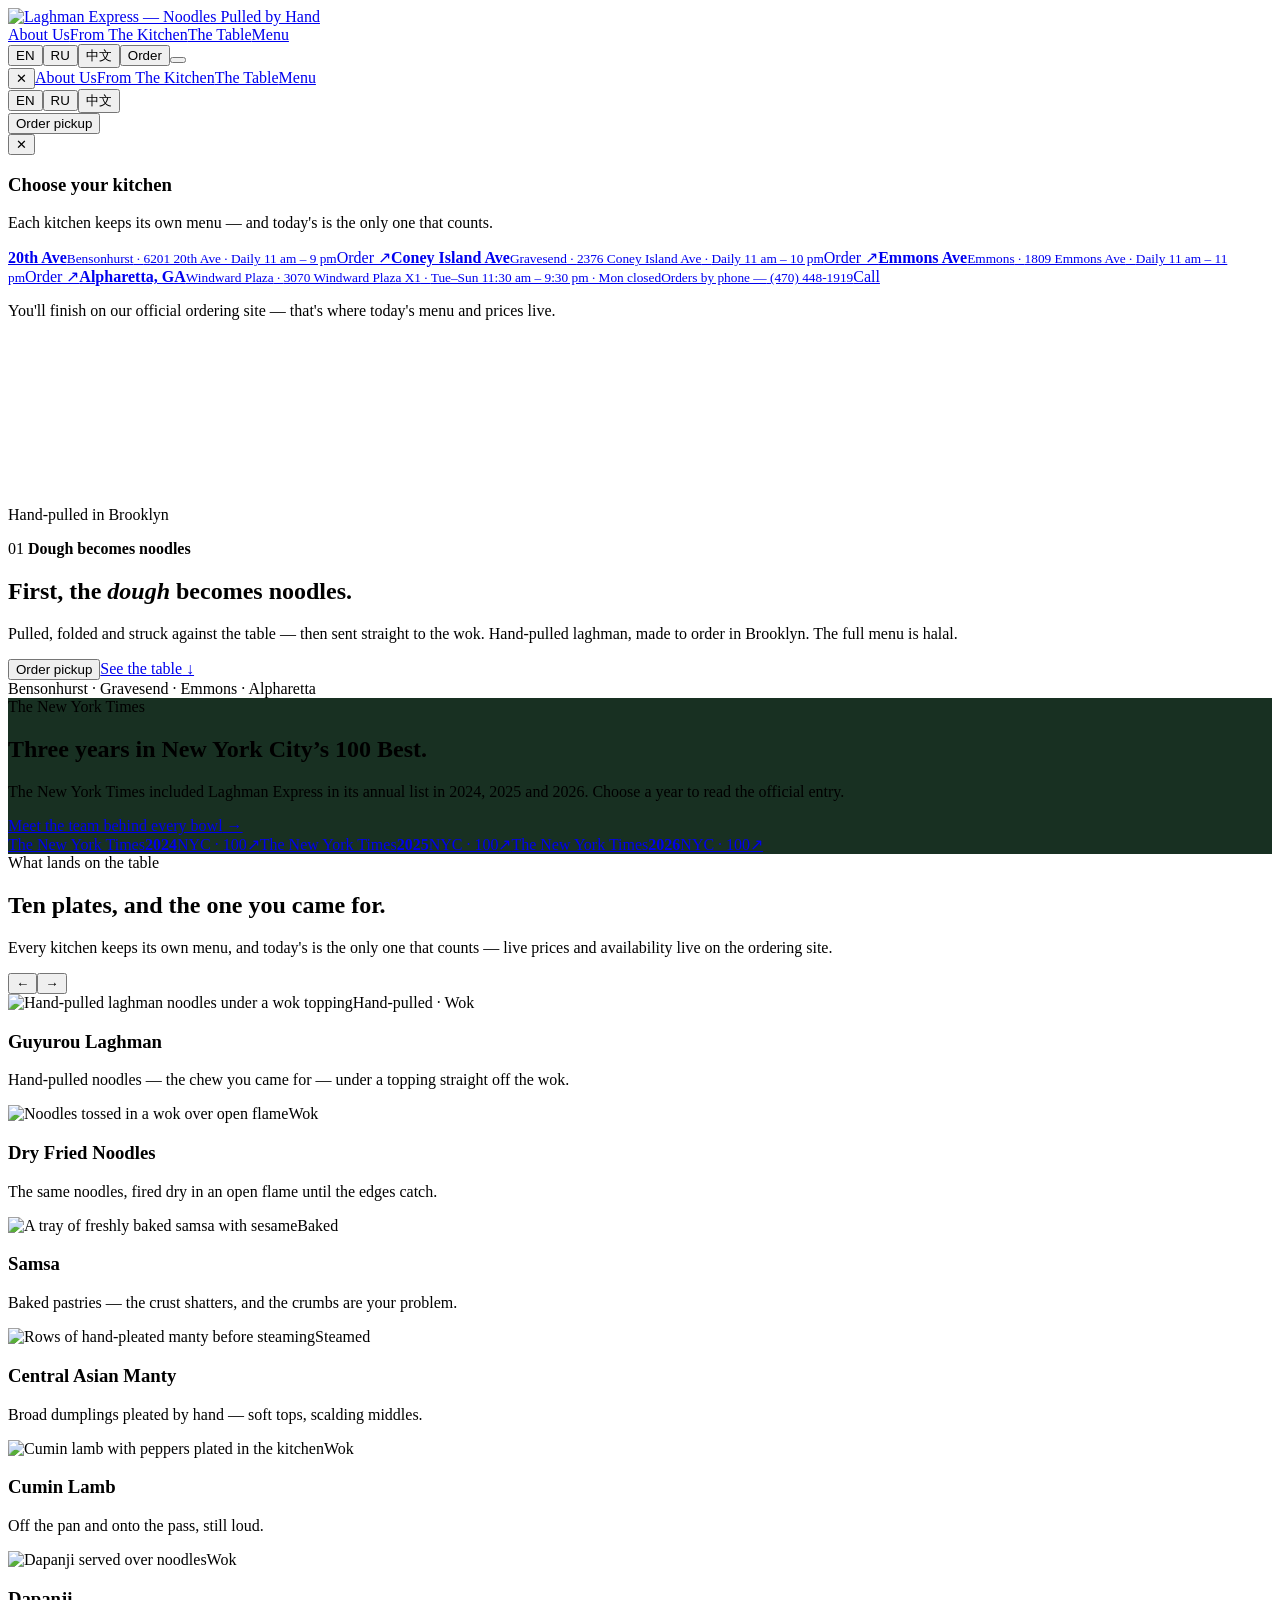
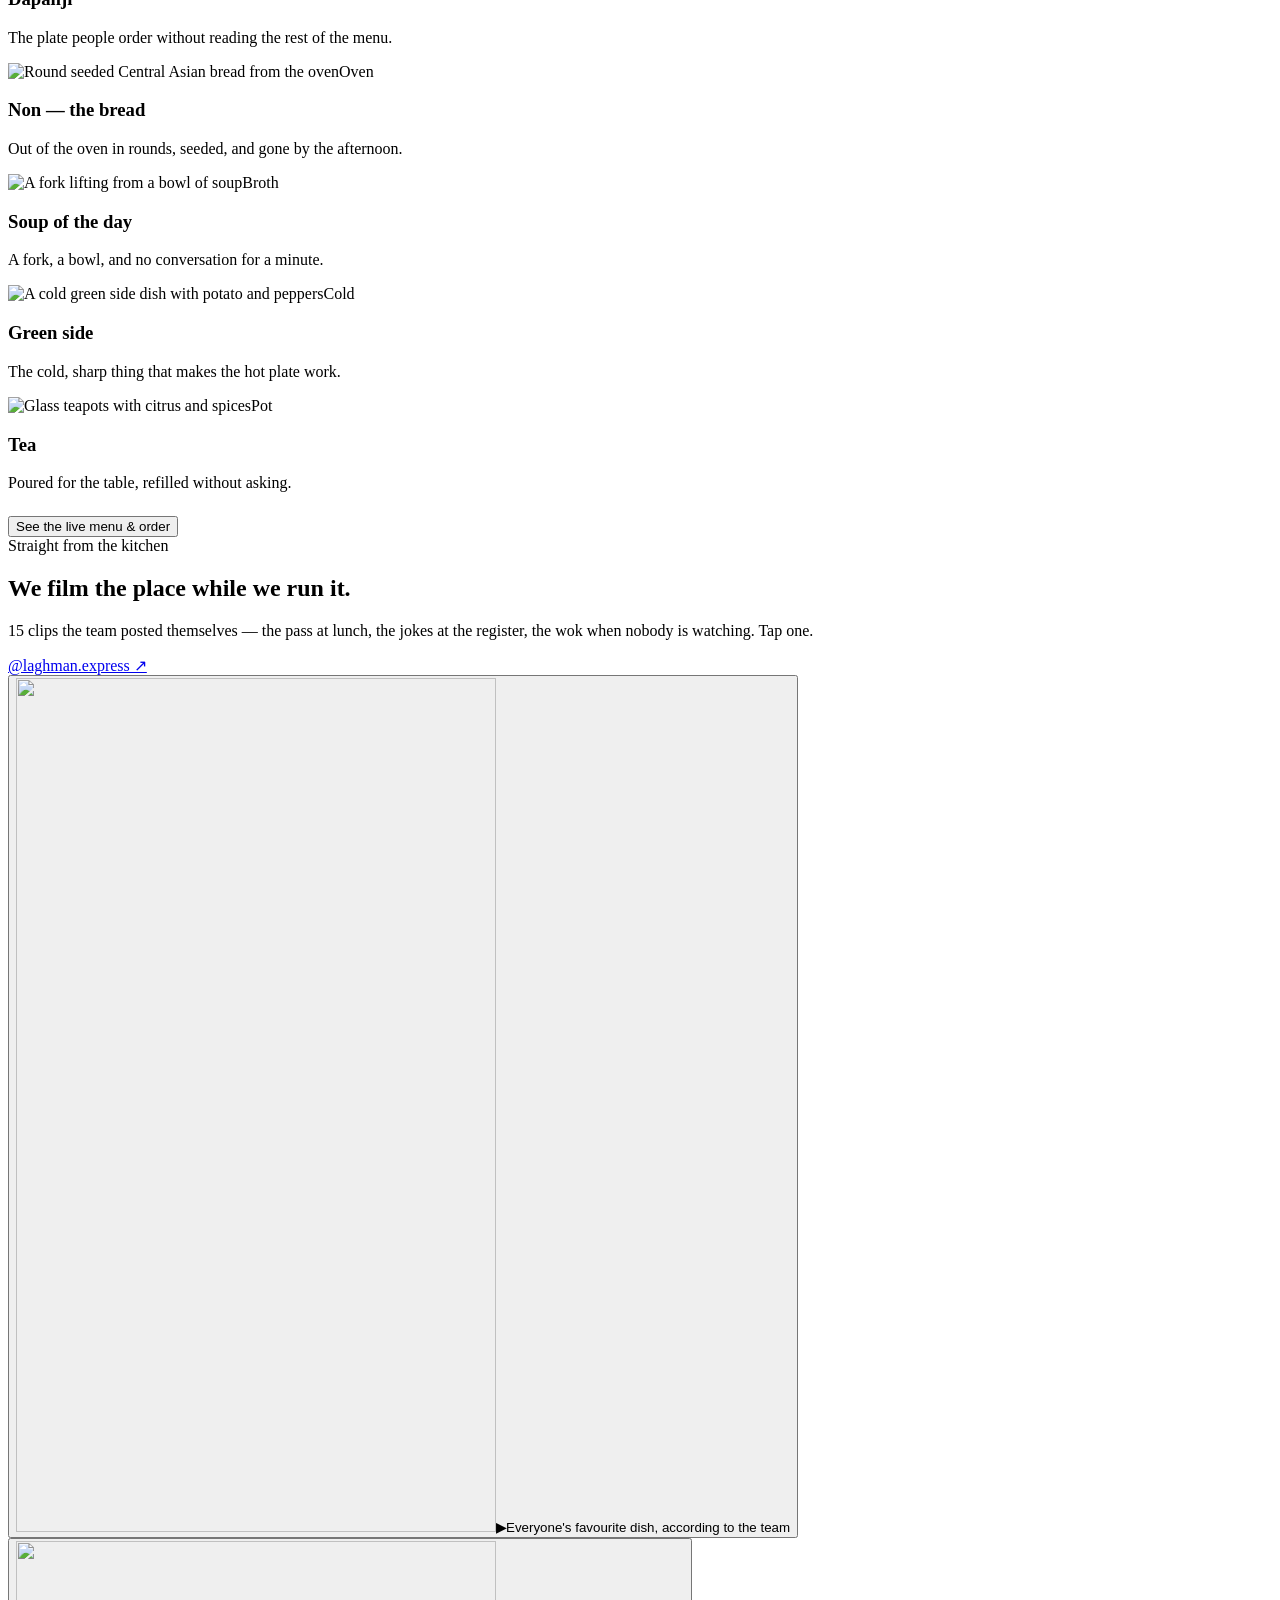
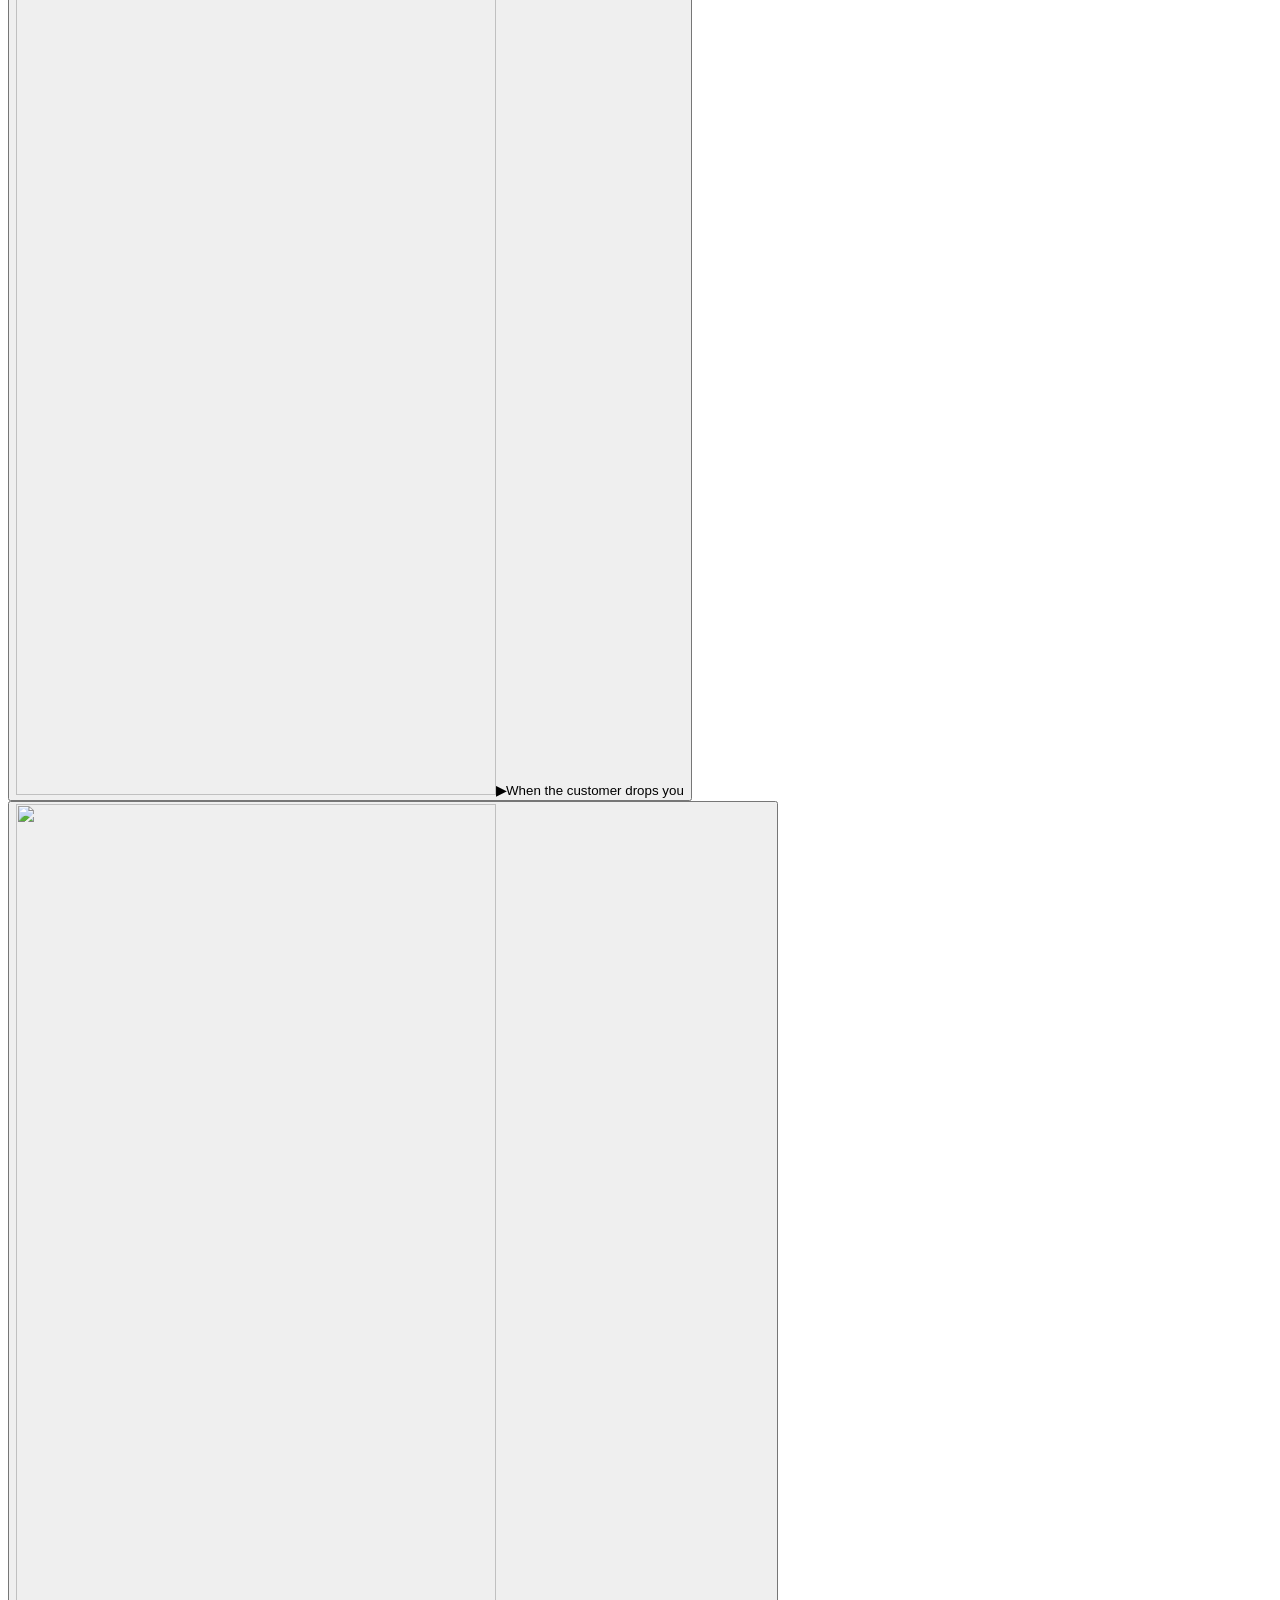
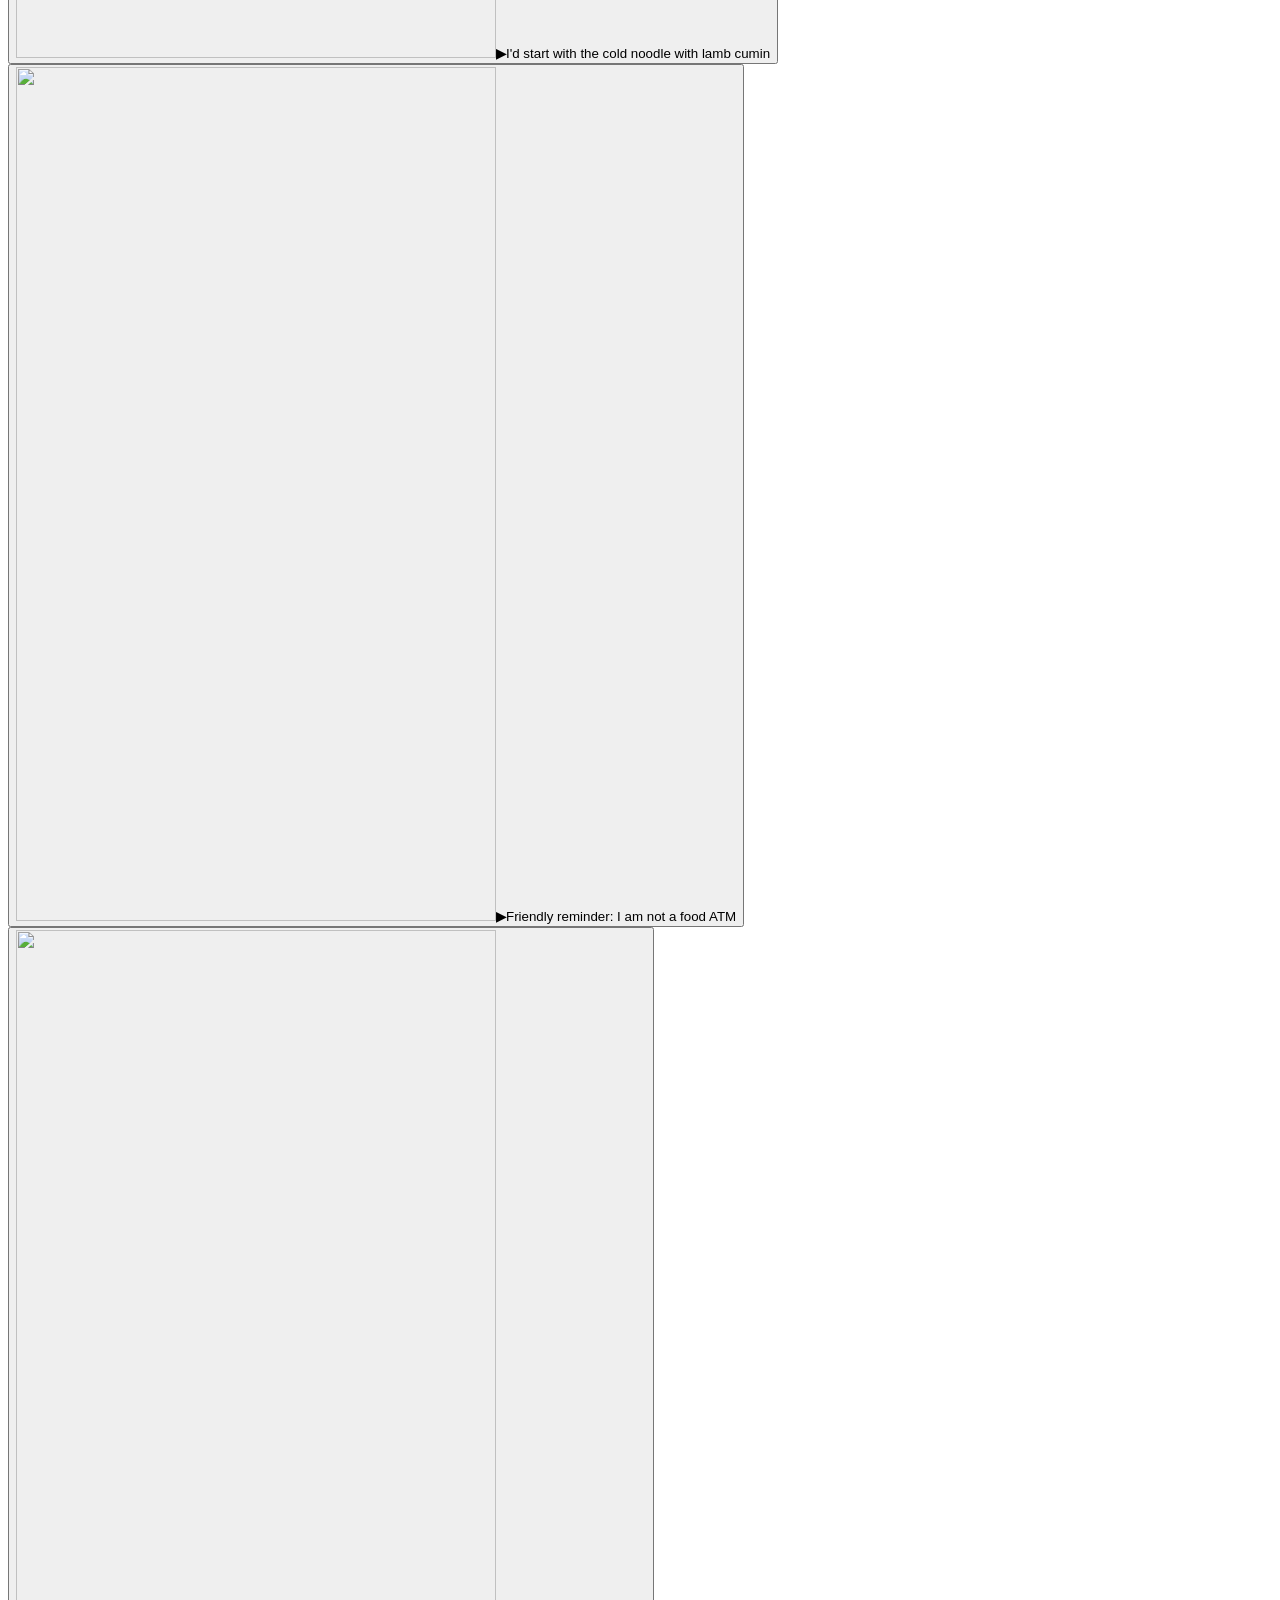
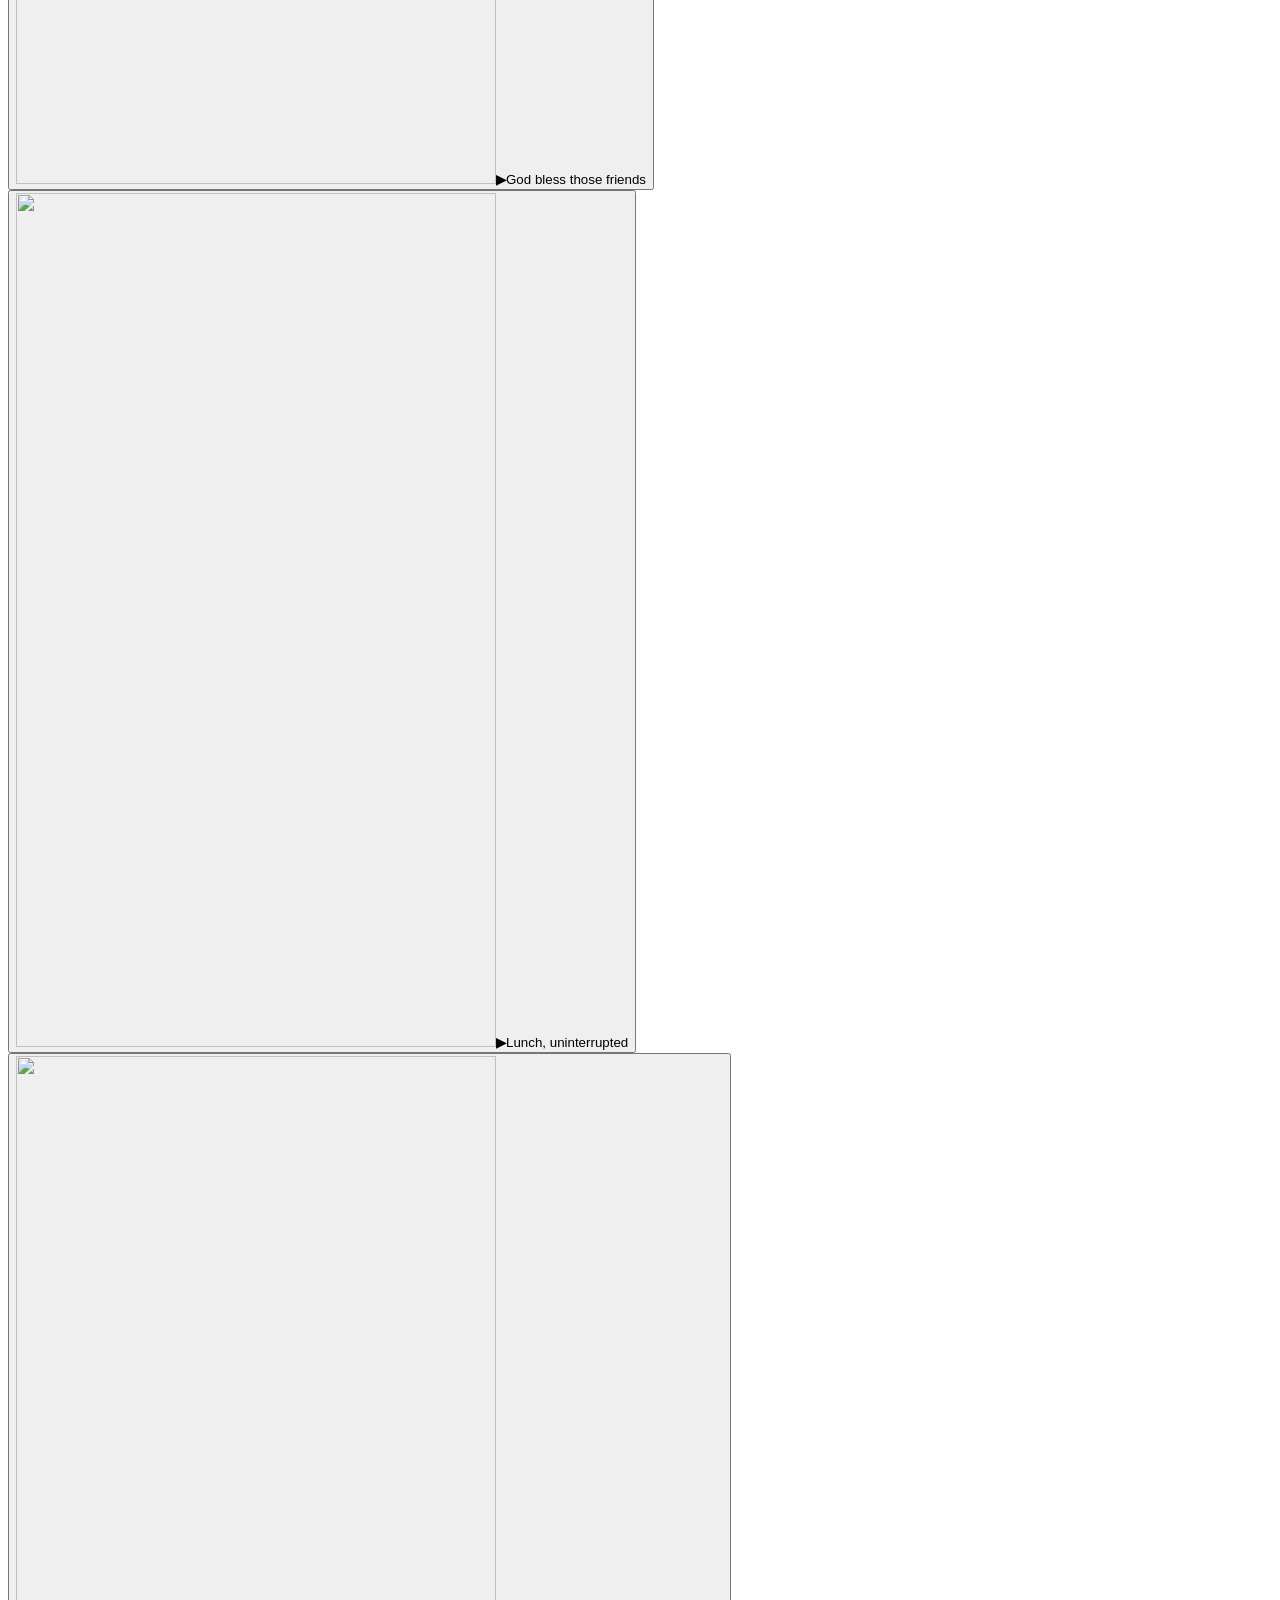
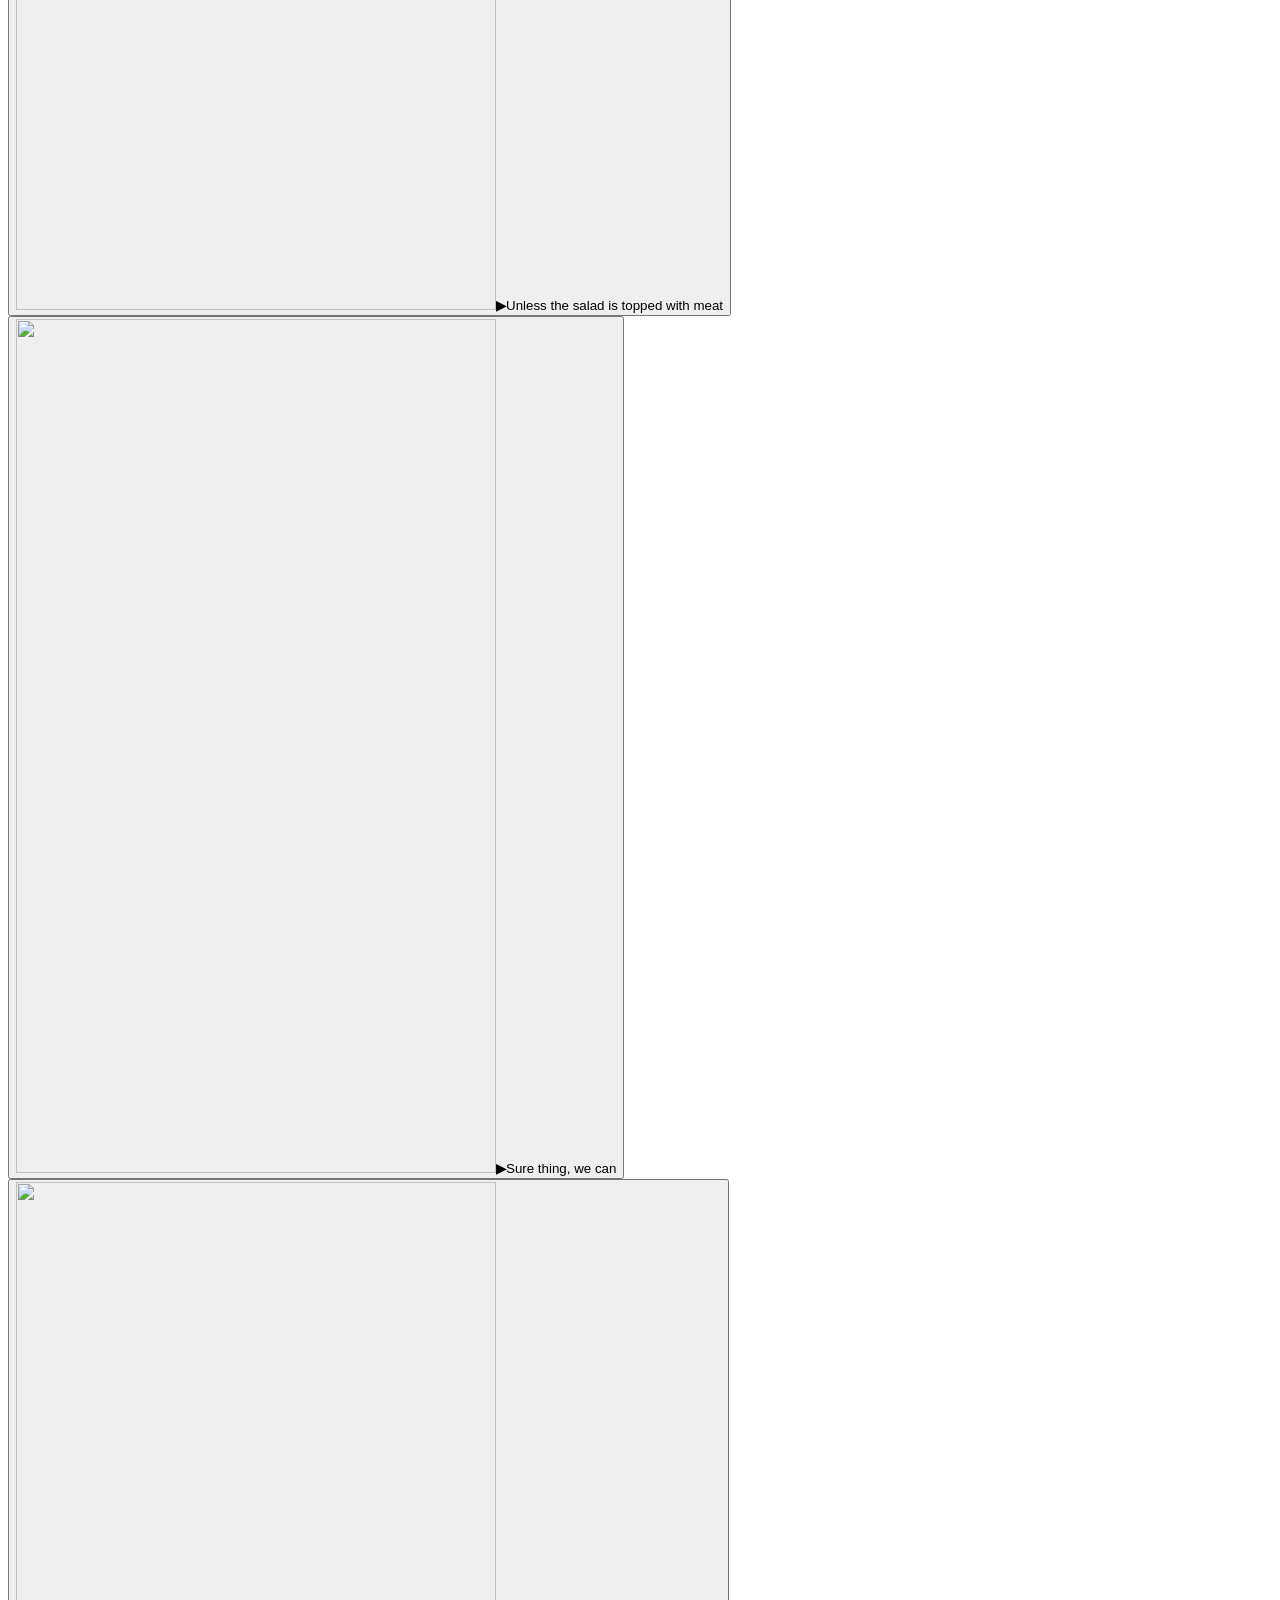
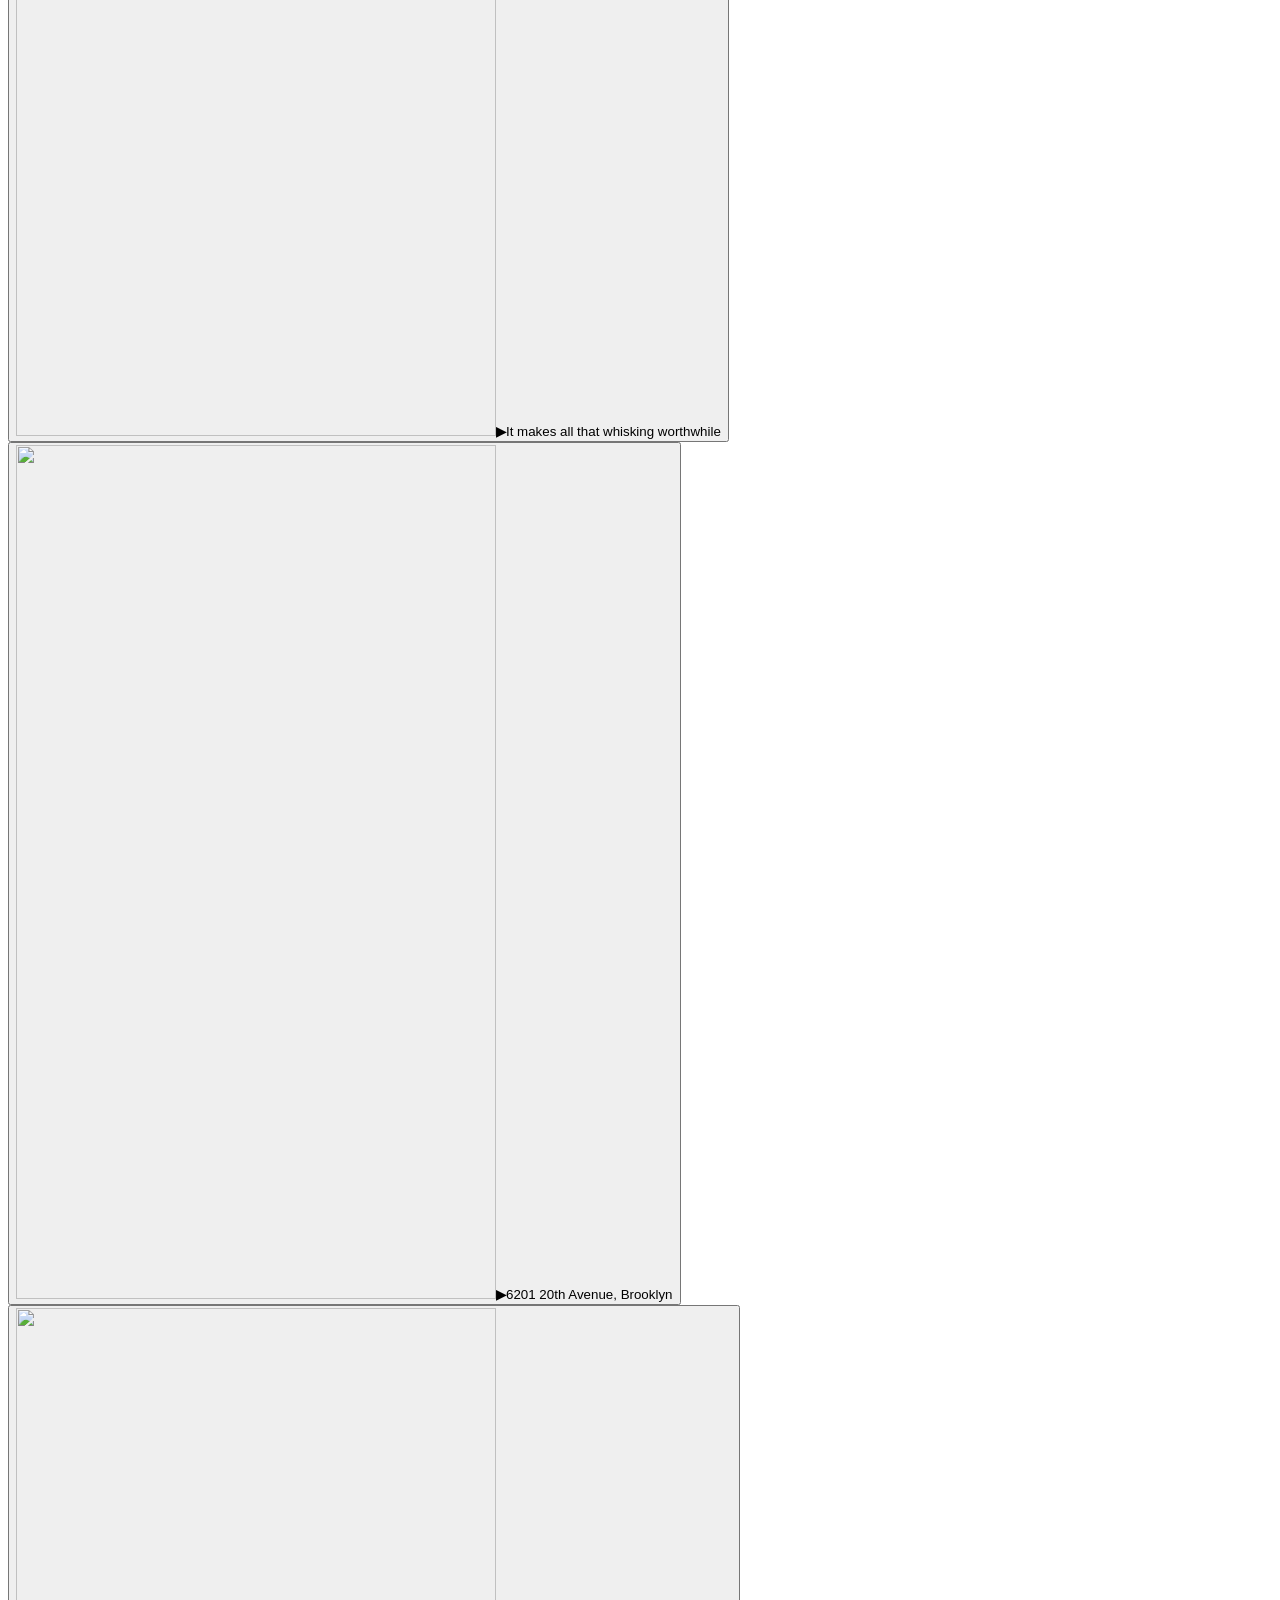
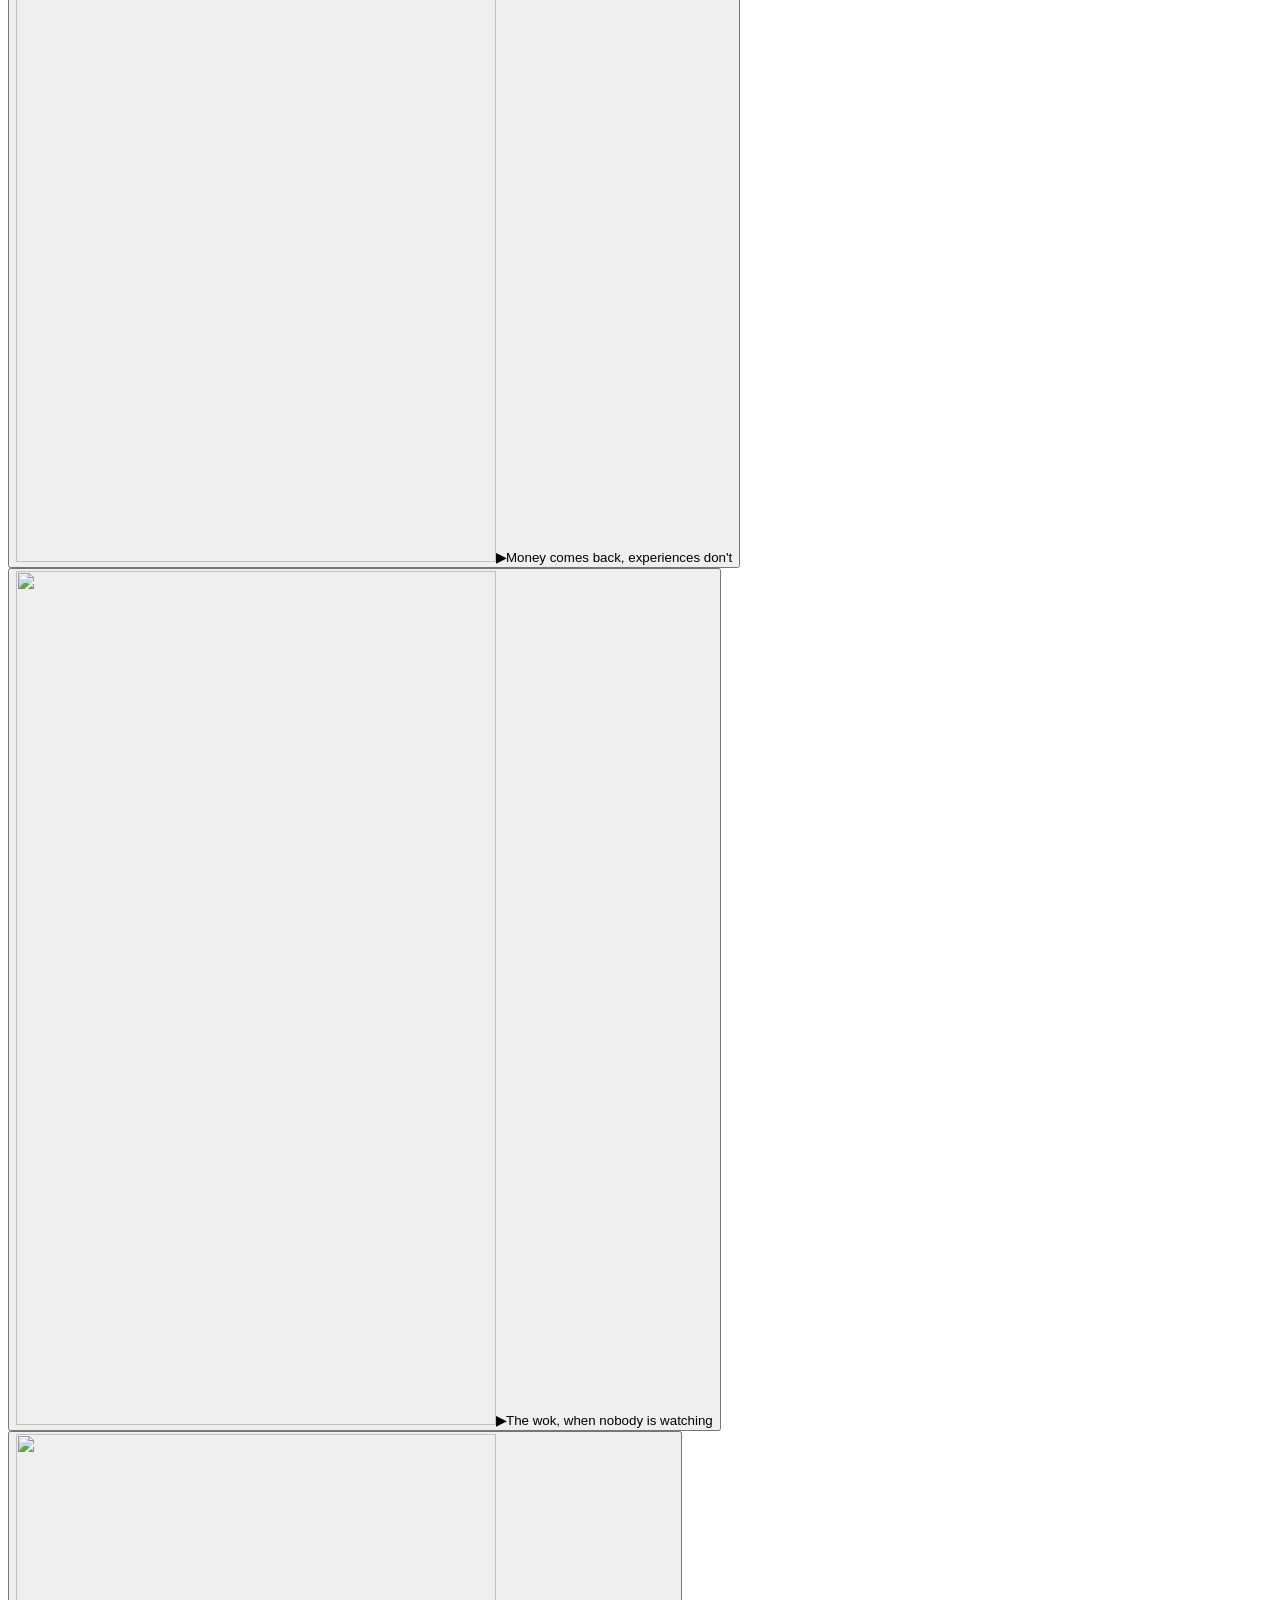
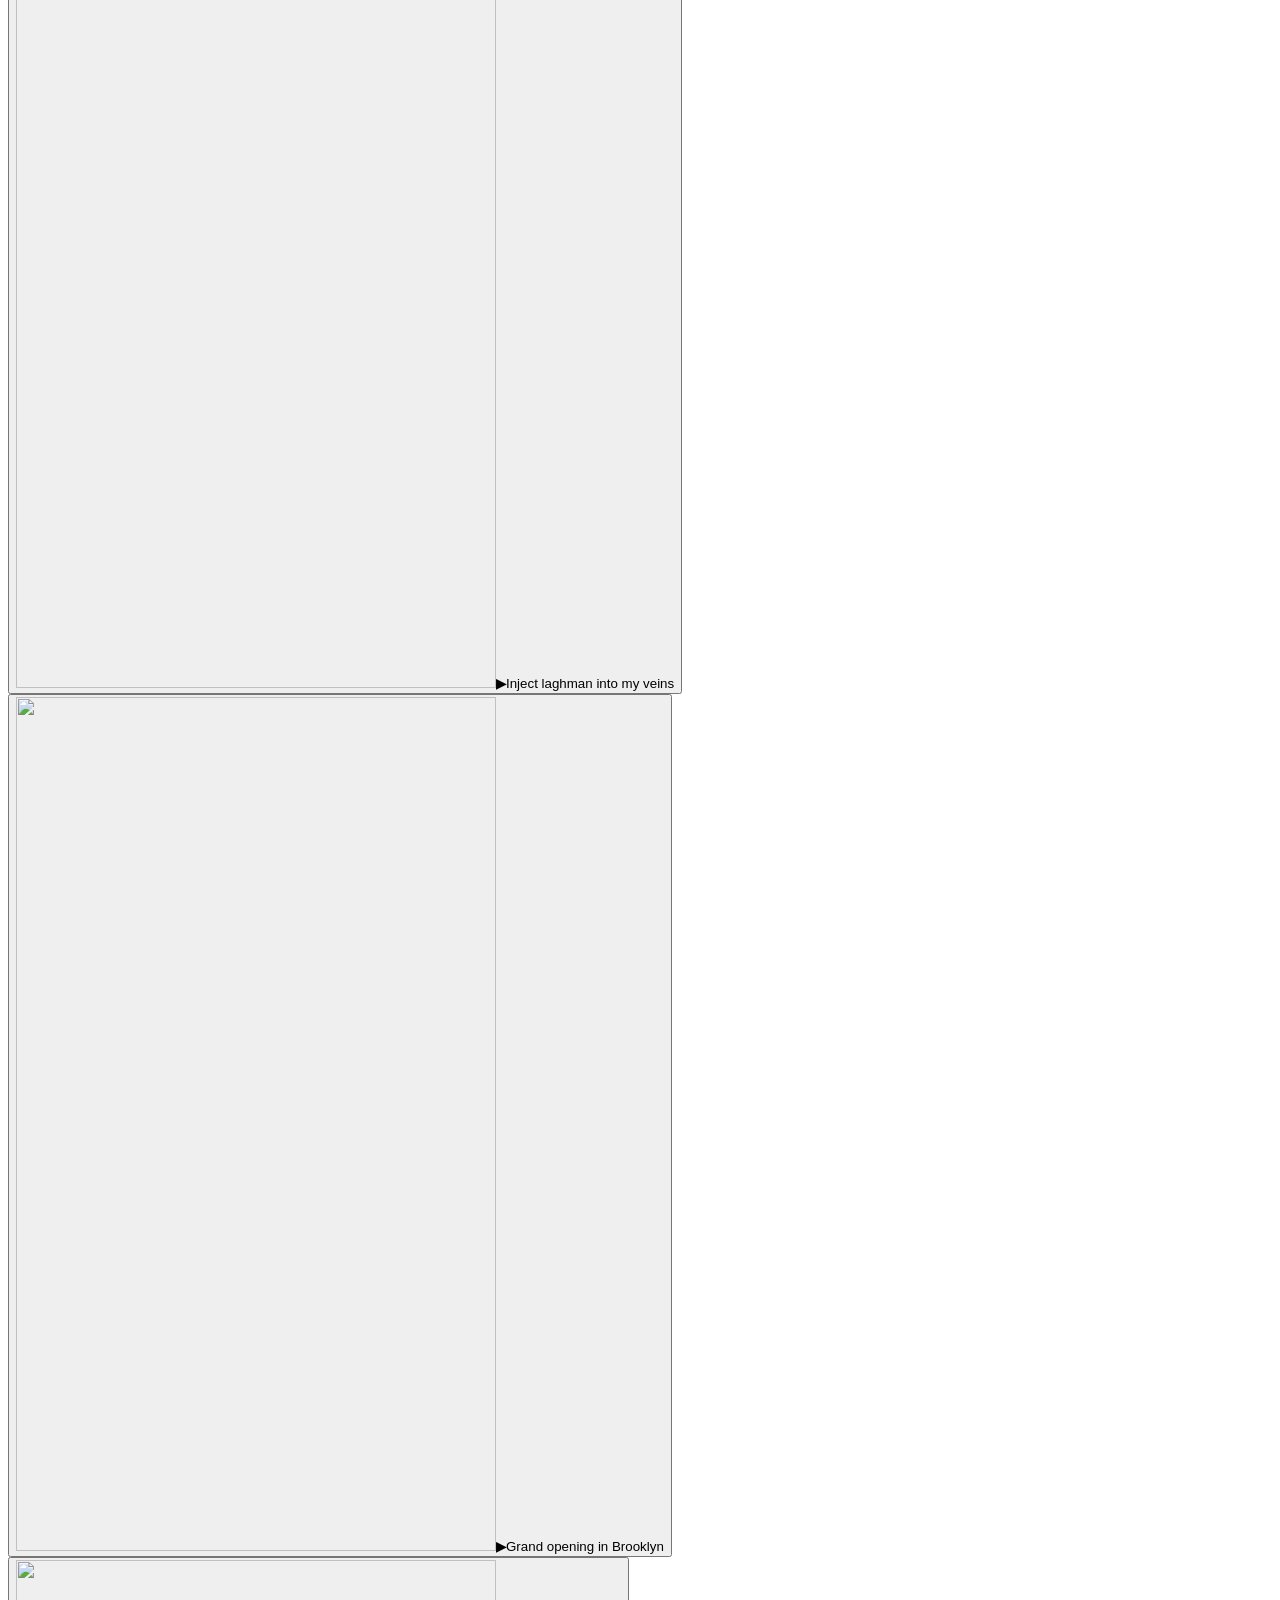
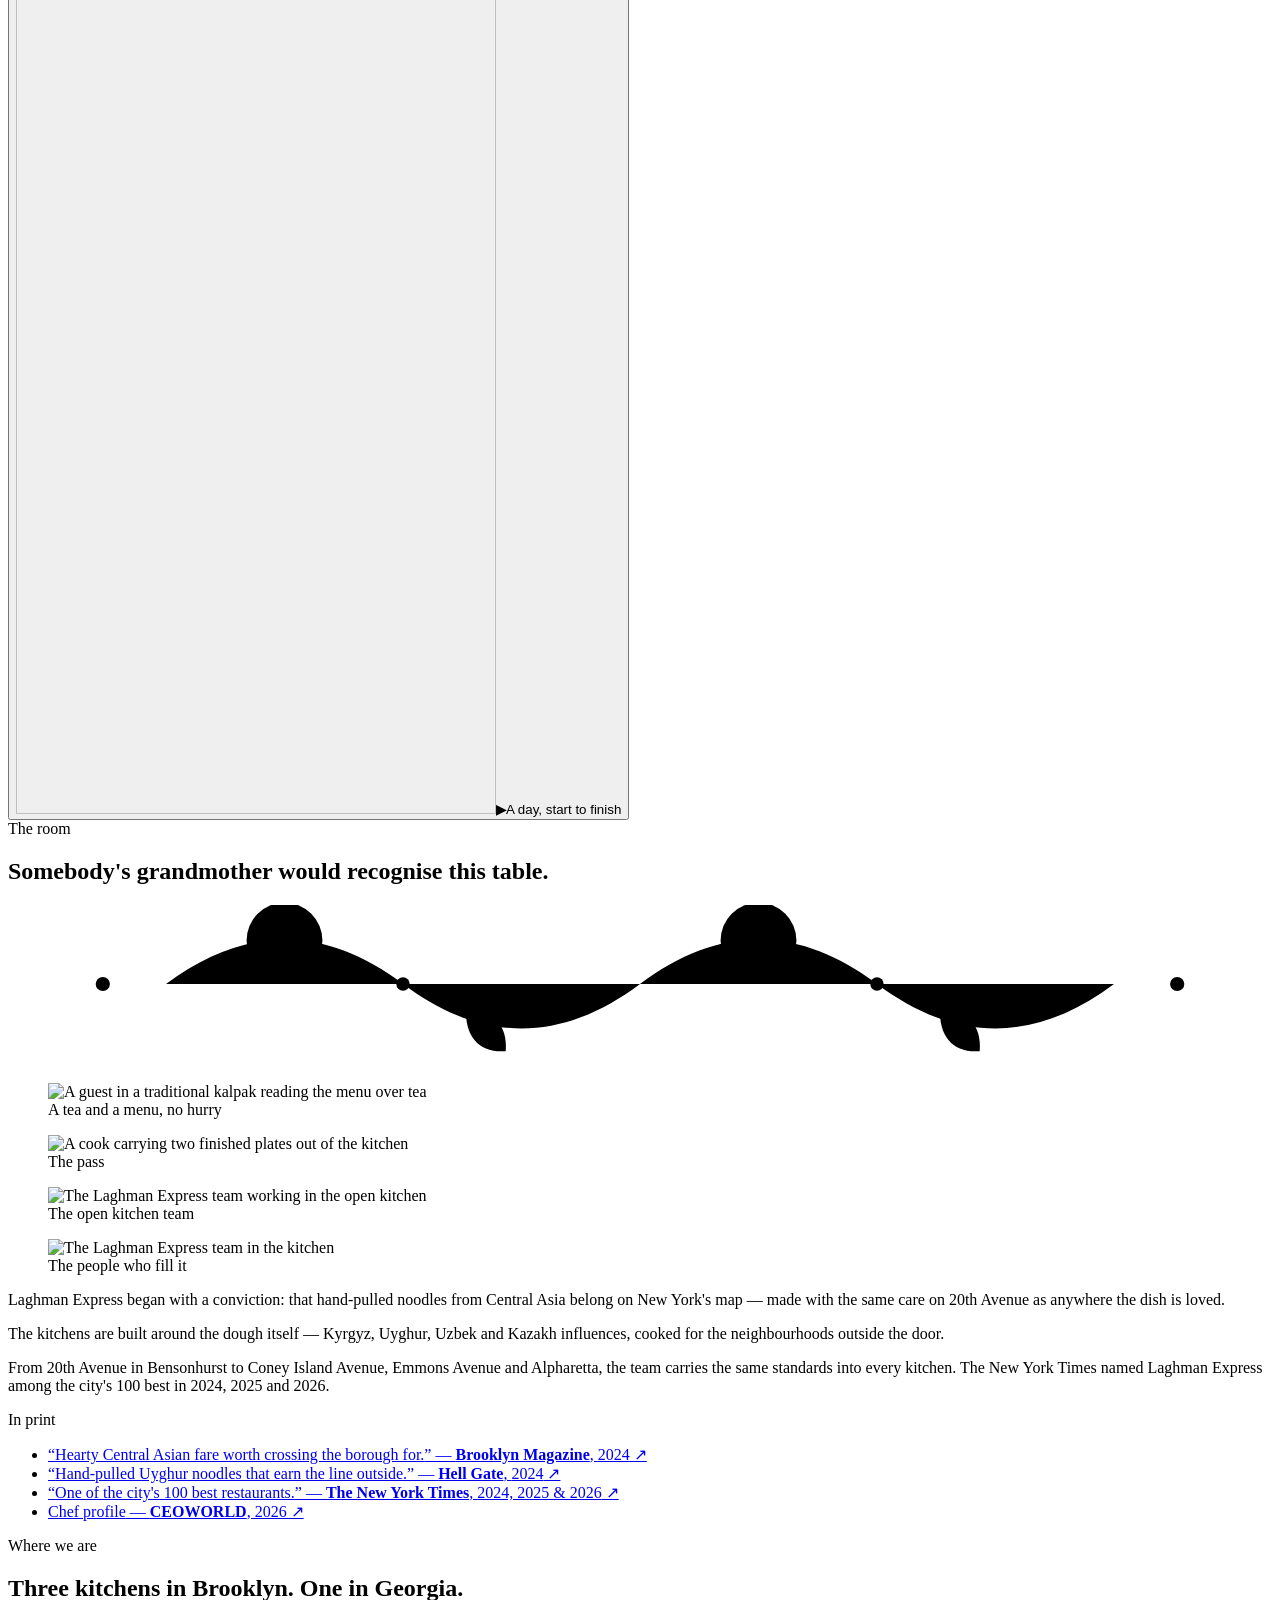
==== index.html @ fd9a5b89 "The hero film is rebuilt from the owner's native iPhone footage: five sharp scenes picked by frame a" ====
<!DOCTYPE html><!--rQFpajhSsFFjMVHHu3aNR--><html lang="en" class="__variable_c2b1f1 __variable_e7c0d6 __variable_dc0b91 __variable_ee90c9"><head><meta charSet="utf-8"/><meta name="viewport" content="width=device-width, initial-scale=1"/><link rel="preload" href="/laghman-express/_next/static/media/26d0ba92e140f0dc-s.p.woff2" as="font" crossorigin="" type="font/woff2"/><link rel="preload" href="/laghman-express/_next/static/media/47f136985ef5b5cb-s.p.woff2" as="font" crossorigin="" type="font/woff2"/><link rel="preload" href="/laghman-express/_next/static/media/cb9f64d62d112b41-s.p.woff2" as="font" crossorigin="" type="font/woff2"/><link rel="preload" as="image" href="/laghman-express/assets/logo-mark-cream.svg"/><link rel="preload" as="image" href="/laghman-express/assets/film/hero-film-c.jpg"/><link rel="stylesheet" href="/laghman-express/_next/static/css/709941c8a522d1f2.css" data-precedence="next"/><link rel="stylesheet" href="/laghman-express/_next/static/css/3aabd7c3869008aa.css" data-precedence="next"/><link rel="stylesheet" href="/laghman-express/_next/static/css/880bb4a6678d2e83.css" data-precedence="next"/><link rel="preload" as="script" fetchPriority="low" href="/laghman-express/_next/static/chunks/webpack-27dcf7df9c022c10.js"/><script src="/laghman-express/_next/static/chunks/4bd1b696-c023c6e3521b1417.js" async=""></script><script src="/laghman-express/_next/static/chunks/255-8053554f0e9ae75b.js" async=""></script><script src="/laghman-express/_next/static/chunks/main-app-4a3a62d05ff66ea7.js" async=""></script><script src="/laghman-express/_next/static/chunks/31-acdf5753a02622b0.js" async=""></script><script src="/laghman-express/_next/static/chunks/app/page-ee6f924a46620842.js" async=""></script><link rel="preload" as="image" href="/laghman-express/assets/film/hero-poster.jpg" fetchPriority="high"/><meta name="next-size-adjust" content=""/><meta name="theme-color" content="#122618"/><title>Laghman Express — Hand-Pulled Noodles in Brooklyn &amp; Alpharetta</title><meta name="description" content="Hand-pulled laghman (лагман) and halal Central Asian cooking in Brooklyn and Alpharetta, GA. Named to The New York Times&#x27; 100 Best Restaurants in NYC, 2024–2026."/><meta name="robots" content="index, follow"/><link rel="canonical" href="https://bobooww.github.io/laghman-express/"/><meta property="og:title" content="Laghman Express — You&#x27;ll hear your noodles first."/><meta property="og:description" content="Hand-pulled laghman (лагман) and halal Central Asian cooking in Brooklyn and Alpharetta, GA. Named to The New York Times&#x27; 100 Best Restaurants in NYC, 2024–2026."/><meta property="og:url" content="https://bobooww.github.io/laghman-express/"/><meta property="og:site_name" content="Laghman Express"/><meta property="og:locale" content="en_US"/><meta property="og:image" content="https://bobooww.github.io/laghman-express/assets/og-card.jpg"/><meta property="og:image:width" content="1200"/><meta property="og:image:height" content="630"/><meta property="og:image:alt" content="A bowl of hand-pulled laghman noodles with beef and peppers"/><meta property="og:locale:alternate" content="ru_RU"/><meta property="og:locale:alternate" content="zh_CN"/><meta property="og:type" content="website"/><meta name="twitter:card" content="summary_large_image"/><meta name="twitter:title" content="Laghman Express — You&#x27;ll hear your noodles first."/><meta name="twitter:description" content="Hand-pulled laghman (лагман) and halal Central Asian cooking in Brooklyn and Alpharetta, GA. Named to The New York Times&#x27; 100 Best Restaurants in NYC, 2024–2026."/><meta name="twitter:image" content="https://bobooww.github.io/laghman-express/assets/og-card.jpg"/><meta name="twitter:image:width" content="1200"/><meta name="twitter:image:height" content="630"/><meta name="twitter:image:alt" content="A bowl of hand-pulled laghman noodles with beef and peppers"/><link rel="icon" href="/laghman-express/assets/favicon-64.png" type="image/png" sizes="64x64"/><link rel="apple-touch-icon" href="/laghman-express/assets/apple-touch-icon.png"/><link rel="manifest" href="/laghman-express/site.webmanifest"/><script src="/laghman-express/_next/static/chunks/polyfills-42372ed130431b0a.js" noModule=""></script><script defer src="/laghman-express/gate.js"></script><noscript><style>.rv{opacity:1!important;transform:none!important}</style></noscript><style>.brand-reference{object-fit:contain!important;border-radius:0!important;background:none!important}.brand-reference--lockup{width:auto!important;height:44px!important}.brand-reference--stack{width:150px!important;height:auto!important}/* client 2026-08-22: retire the craft section; recognition takes its dark cloth */#craft{display:none!important}.recognition{background:#183022!important}</style></head><body><div hidden=""><!--$--><!--/$--></div><script type="application/ld+json">{"@context": "https://schema.org", "@graph": [{"@type": "Organization", "@id": "https://bobooww.github.io/laghman-express/#org", "name": "Laghman Express", "url": "https://bobooww.github.io/laghman-express/", "award": "The New York Times 100 Best Restaurants in NYC — 2024, 2025 & 2026", "sameAs": ["https://www.instagram.com/laghman.express/", "https://www.tiktok.com/@laghman.express"], "logo": "https://bobooww.github.io/laghman-express/assets/icon-512.png"}, {"@type": "Restaurant", "name": "Laghman Express — Emmons Avenue", "parentOrganization": {"@id": "https://bobooww.github.io/laghman-express/#org"}, "servesCuisine": "Central Asian", "image": "https://bobooww.github.io/laghman-express/assets/client-2026-08/emmons-storefront.jpg", "address": {"@type": "PostalAddress", "streetAddress": "1809 Emmons Ave", "addressLocality": "Brooklyn", "addressRegion": "NY", "postalCode": "11235", "addressCountry": "US"}, "geo": {"@type": "GeoCoordinates", "latitude": 40.5838, "longitude": -73.9425}, "priceRange": "$$", "acceptsReservations": false, "url": "https://bobooww.github.io/laghman-express/", "telephone": "+1-718-247-4343", "menu": "https://bobooww.github.io/laghman-express/order?k=emmons-ave", "hasMenu": "https://bobooww.github.io/laghman-express/order?k=emmons-ave", "potentialAction": {"@type": "OrderAction", "target": "https://bobooww.github.io/laghman-express/order?k=emmons-ave", "deliveryMethod": "http://purl.org/goodrelations/v1#DeliveryModePickup"}, "openingHoursSpecification": {"@type": "OpeningHoursSpecification", "dayOfWeek": ["Monday", "Tuesday", "Wednesday", "Thursday", "Friday", "Saturday", "Sunday"], "opens": "11:00", "closes": "23:00"}}, {"@type": "Restaurant", "name": "Laghman Express — 20th Avenue", "parentOrganization": {"@id": "https://bobooww.github.io/laghman-express/#org"}, "servesCuisine": "Central Asian", "telephone": "+1-718-232-0525", "menu": "https://bobooww.github.io/laghman-express/order?k=20th-ave", "image": "https://bobooww.github.io/laghman-express/assets/film/hero-poster.jpg", "openingHoursSpecification": {"@type": "OpeningHoursSpecification", "dayOfWeek": ["Monday", "Tuesday", "Wednesday", "Thursday", "Friday", "Saturday", "Sunday"], "opens": "11:00", "closes": "21:00"}, "address": {"@type": "PostalAddress", "streetAddress": "6201 20th Ave", "addressLocality": "Brooklyn", "addressRegion": "NY", "postalCode": "11204", "addressCountry": "US"}, "geo": {"@type": "GeoCoordinates", "latitude": 40.6175, "longitude": -73.9903}, "priceRange": "$$", "acceptsReservations": false, "url": "https://bobooww.github.io/laghman-express/", "hasMenu": "https://bobooww.github.io/laghman-express/order?k=20th-ave", "potentialAction": {"@type": "OrderAction", "target": "https://bobooww.github.io/laghman-express/order?k=20th-ave", "deliveryMethod": "http://purl.org/goodrelations/v1#DeliveryModePickup"}}, {"@type": "Restaurant", "name": "Laghman Express — Coney Island Avenue", "parentOrganization": {"@id": "https://bobooww.github.io/laghman-express/#org"}, "servesCuisine": "Central Asian", "telephone": "+1-718-233-8333", "menu": "https://bobooww.github.io/laghman-express/order?k=coney-island", "image": "https://bobooww.github.io/laghman-express/assets/film/hero-poster.jpg", "openingHoursSpecification": {"@type": "OpeningHoursSpecification", "dayOfWeek": ["Monday", "Tuesday", "Wednesday", "Thursday", "Friday", "Saturday", "Sunday"], "opens": "11:00", "closes": "22:00"}, "address": {"@type": "PostalAddress", "streetAddress": "2376 Coney Island Ave", "addressLocality": "Brooklyn", "addressRegion": "NY", "postalCode": "11223", "addressCountry": "US"}, "geo": {"@type": "GeoCoordinates", "latitude": 40.606, "longitude": -73.9663}, "priceRange": "$$", "acceptsReservations": false, "url": "https://bobooww.github.io/laghman-express/", "hasMenu": "https://bobooww.github.io/laghman-express/order?k=coney-island", "potentialAction": {"@type": "OrderAction", "target": "https://bobooww.github.io/laghman-express/order?k=coney-island", "deliveryMethod": "http://purl.org/goodrelations/v1#DeliveryModePickup"}}, {"@type": "Restaurant", "name": "Laghman Express — Alpharetta", "parentOrganization": {"@id": "https://bobooww.github.io/laghman-express/#org"}, "servesCuisine": "Central Asian", "telephone": "+1-470-448-1919", "image": "https://bobooww.github.io/laghman-express/assets/client-2026-08/alpharetta-storefront.jpg", "openingHoursSpecification": {"@type": "OpeningHoursSpecification", "dayOfWeek": ["Tuesday", "Wednesday", "Thursday", "Friday", "Saturday", "Sunday"], "opens": "11:30", "closes": "21:30"}, "address": {"@type": "PostalAddress", "streetAddress": "3070 Windward Plaza X1", "addressLocality": "Alpharetta", "addressRegion": "GA", "postalCode": "30005", "addressCountry": "US"}, "geo": {"@type": "GeoCoordinates", "latitude": 34.09, "longitude": -84.266}, "priceRange": "$$", "acceptsReservations": false, "url": "https://www.laghmanexpressga.com/", "sameAs": ["https://www.laghmanexpressga.com/"]}]}</script><header class="hdr"><a class="hdr__brand" href="/laghman-express/"><img class="brand-reference brand-reference--lockup" src="/laghman-express/assets/logo-mark-original.svg" alt="Laghman Express — Noodles Pulled by Hand" width="58" height="54"/></a><nav class="hdr__nav" aria-label="Sections"><a href="/laghman-express/about-us">About Us</a><a href="/laghman-express/#kitchen">From The Kitchen</a><a href="/laghman-express/#table">The Table</a><a href="/laghman-express/menu">Menu</a></nav><span class="hdr__lang"><span class="lang" role="group" aria-label="Language"><button type="button" class="on" aria-pressed="true">EN</button><button type="button" class="" aria-pressed="false">RU</button><button type="button" class="" aria-pressed="false">中文</button></span></span><button class="btn btn--gold" type="button">Order</button><button class="burger" type="button" aria-label="Menu" aria-expanded="false"><i></i><i></i><i></i></button></header><div class="mnav" aria-hidden="true" inert=""><button class="mnav__close" type="button" aria-label="Close">✕</button><a href="/laghman-express/about-us">About Us</a><a href="/laghman-express/#kitchen">From The Kitchen</a><a href="/laghman-express/#table">The Table</a><a href="/laghman-express/menu">Menu</a><div class="mnav__lang"><span class="lang" role="group" aria-label="Language"><button type="button" class="on" aria-pressed="true">EN</button><button type="button" class="" aria-pressed="false">RU</button><button type="button" class="" aria-pressed="false">中文</button></span></div></div><button class="btn btn--gold fab" type="button" aria-hidden="true" tabindex="-1">Order pickup</button><div class="order-overlay" role="dialog" aria-modal="true" aria-label="Choose your kitchen" aria-hidden="true" inert=""><div class="order-sheet" style="position:relative"><button class="order-close" aria-label="Close" type="button">✕</button><h3>Choose your kitchen</h3><p class="sub">Each kitchen keeps its own menu — and today&#x27;s is the only one that counts.</p><a class="order-loc" href="/laghman-express/order?k=20th-ave" target="_blank" rel="noopener noreferrer"><span><b>20th Ave</b><small>Bensonhurst<!-- --> · <!-- -->6201 20th Ave<!-- --> · <!-- -->Daily 11 am – 9 pm</small></span><span class="go">Order ↗</span></a><a class="order-loc" href="/laghman-express/order?k=coney-island" target="_blank" rel="noopener noreferrer"><span><b>Coney Island Ave</b><small>Gravesend<!-- --> · <!-- -->2376 Coney Island Ave<!-- --> · <!-- -->Daily 11 am – 10 pm</small></span><span class="go">Order ↗</span></a><a class="order-loc" href="/laghman-express/order?k=emmons-ave" target="_blank" rel="noopener noreferrer"><span><b>Emmons Ave</b><small>Emmons<!-- --> · <!-- -->1809 Emmons Ave<!-- --> · <!-- -->Daily 11 am – 11 pm</small></span><span class="go">Order ↗</span></a><a class="order-loc" href="tel:+14704481919"><span><b>Alpharetta, GA</b><small>Windward Plaza<!-- --> · <!-- -->3070 Windward Plaza X1<!-- --> · <!-- -->Tue–Sun 11:30 am – 9:30 pm · Mon closed</small><small>Orders by phone —<!-- --> <!-- -->(470) 448-1919</small></span><span class="go">Call</span></a><p class="order-note">You&#x27;ll finish on our official ordering site — that&#x27;s where today&#x27;s menu and prices live.</p></div></div><main><section class="hero" id="top"><div class="hero__film"><img class="poster" src="/laghman-express/assets/film/hero-film-c.jpg" alt="" aria-hidden="true" style="position:absolute;inset:0"/><video poster="/laghman-express/assets/film/hero-film-c.jpg" class="" muted="" loop="" playsInline="" autoPlay="" preload="auto" aria-hidden="true"></video></div><div class="hero__scrim"></div><div class="hero__body"><div class="hero__copy"><p class="hero__eyebrow rv in" style="--i:1">Hand-pulled in Brooklyn</p><div class="hero__chapter rv in" style="--i:1" aria-hidden="true"><span>01</span><i></i> <b>Dough becomes noodles</b></div><h1 class="rv in" style="--i:2"><span class="hero__h1-opening">First, the </span><span class="hero__h1-close"><i>dough</i><span class="hero__h1-tail"> becomes noodles.</span></span></h1><p class="hero__lead rv in" style="--i:2">Pulled, folded and struck against the table — then sent straight to the wok. Hand-pulled laghman, made to order in Brooklyn. The full menu is halal.</p><div class="hero__actions rv in" style="--i:3"><button class="btn btn--gold" type="button">Order pickup</button><a class="hero__secondary" href="#table">See the table<span aria-hidden="true"> ↓</span></a></div><div class="hero__meta rv in" style="--i:4"><span class="hero__areas">Bensonhurst · Gravesend · Emmons · Alpharetta</span></div></div></div></section><section class="recognition cloth" aria-labelledby="recognition-title"><div class="shell recognition__grid"><div class="recognition__copy rv"><span class="eyebrow">The New York Times</span><h2 id="recognition-title">Three years in New York City’s 100 Best.</h2><p>The New York Times included Laghman Express in its annual list in 2024, 2025 and 2026. Choose a year to read the official entry.</p><a class="recognition__about" href="/laghman-express/about/">Meet the team behind every bowl<span aria-hidden="true"> →</span></a></div><div class="recognition__seals" role="list" aria-label="The New York Times recognition"><a class="recognition__seal rv" style="--i:1" href="https://www.nytimes.com/shared/v2/interactive/2024/dining/best-nyc-restaurants/laghman-express.html" target="_blank" rel="noopener noreferrer" aria-label="Read the NYT entry: 2024" role="listitem"><span class="recognition__rim" aria-hidden="true"></span><span class="recognition__source">The New York Times</span><strong>2024</strong><span class="recognition__mark">NYC · 100</span><span class="recognition__arrow" aria-hidden="true">↗</span></a><a class="recognition__seal rv" style="--i:2" href="https://www.nytimes.com/shared/v2/interactive/2025/dining/best-nyc-restaurants/laghman-express.html" target="_blank" rel="noopener noreferrer" aria-label="Read the NYT entry: 2025" role="listitem"><span class="recognition__rim" aria-hidden="true"></span><span class="recognition__source">The New York Times</span><strong>2025</strong><span class="recognition__mark">NYC · 100</span><span class="recognition__arrow" aria-hidden="true">↗</span></a><a class="recognition__seal rv" style="--i:3" href="https://www.nytimes.com/shared/v2/interactive/2026/dining/best-nyc-restaurants/laghman-express.html" target="_blank" rel="noopener noreferrer" aria-label="Read the NYT entry: 2026" role="listitem"><span class="recognition__rim" aria-hidden="true"></span><span class="recognition__source">The New York Times</span><strong>2026</strong><span class="recognition__mark">NYC · 100</span><span class="recognition__arrow" aria-hidden="true">↗</span></a></div></div></section><section class="sec paper" id="table"><div class="shell"><div class="sec__head sec__head--row rv"><div><span class="eyebrow">What lands on the table</span><h2>Ten plates, and the one you came for.</h2><p>Every kitchen keeps its own menu, and today&#x27;s is the only one that counts — live prices and availability live on the ordering site.</p></div><div class="railnav"><button type="button" aria-label="Scroll left">←</button><button type="button" aria-label="Scroll right">→</button></div></div></div><div class="shell"><div class="rail"><article class="dish rv" style="--i:0"><div class="dish__pic"><img src="/laghman-express/assets/client-2026-08/guyurou-laghman-1.jpg" alt="Hand-pulled laghman noodles under a wok topping" loading="lazy" decoding="async"/><img class="dish__alternate" src="/laghman-express/assets/client-2026-08/guyurou-laghman-2.jpg" alt="" loading="lazy" decoding="async"/><span class="dish__tag">Hand-pulled · Wok</span></div><div class="dish__txt"><h3>Guyurou Laghman</h3><p>Hand-pulled noodles — the chew you came for — under a topping straight off the wok.</p></div></article><article class="dish rv" style="--i:1"><div class="dish__pic"><img src="/laghman-express/assets/client-2026-08/dry-fried-noodles.jpg" alt="Noodles tossed in a wok over open flame" loading="lazy" decoding="async"/><span class="dish__tag">Wok</span></div><div class="dish__txt"><h3>Dry Fried Noodles</h3><p>The same noodles, fired dry in an open flame until the edges catch.</p></div></article><article class="dish rv" style="--i:2"><div class="dish__pic"><img src="/laghman-express/assets/shot/dish-samsa.jpg" alt="A tray of freshly baked samsa with sesame" loading="lazy" decoding="async"/><span class="dish__tag">Baked</span></div><div class="dish__txt"><h3>Samsa</h3><p>Baked pastries — the crust shatters, and the crumbs are your problem.</p></div></article><article class="dish rv" style="--i:3"><div class="dish__pic"><img src="/laghman-express/assets/client-2026-08/central-asian-manty-1.jpg" alt="Rows of hand-pleated manty before steaming" loading="lazy" decoding="async"/><img class="dish__alternate" src="/laghman-express/assets/client-2026-08/central-asian-manty-2.jpg" alt="" loading="lazy" decoding="async"/><span class="dish__tag">Steamed</span></div><div class="dish__txt"><h3>Central Asian Manty</h3><p>Broad dumplings pleated by hand — soft tops, scalding middles.</p></div></article><article class="dish rv" style="--i:0"><div class="dish__pic"><img src="/laghman-express/assets/client-2026-08/cumin-lamb.jpg" alt="Cumin lamb with peppers plated in the kitchen" loading="lazy" decoding="async"/><span class="dish__tag">Wok</span></div><div class="dish__txt"><h3>Cumin Lamb</h3><p>Off the pan and onto the pass, still loud.</p></div></article><article class="dish rv" style="--i:1"><div class="dish__pic"><img src="/laghman-express/assets/client-2026-08/dapanji.jpg" alt="Dapanji served over noodles" loading="lazy" decoding="async"/><span class="dish__tag">Wok</span></div><div class="dish__txt"><h3>Dapanji</h3><p>The plate people order without reading the rest of the menu.</p></div></article><article class="dish rv" style="--i:2"><div class="dish__pic"><img src="/laghman-express/assets/shot/dish-bread.jpg" alt="Round seeded Central Asian bread from the oven" loading="lazy" decoding="async"/><span class="dish__tag">Oven</span></div><div class="dish__txt"><h3>Non — the bread</h3><p>Out of the oven in rounds, seeded, and gone by the afternoon.</p></div></article><article class="dish rv" style="--i:3"><div class="dish__pic"><img src="/laghman-express/assets/client-2026-08/soup-of-the-day.jpg" alt="A fork lifting from a bowl of soup" loading="lazy" decoding="async"/><span class="dish__tag">Broth</span></div><div class="dish__txt"><h3>Soup of the day</h3><p>A fork, a bowl, and no conversation for a minute.</p></div></article><article class="dish rv" style="--i:0"><div class="dish__pic"><img src="/laghman-express/assets/shot/dish-greens.jpg" alt="A cold green side dish with potato and peppers" loading="lazy" decoding="async"/><span class="dish__tag">Cold</span></div><div class="dish__txt"><h3>Green side</h3><p>The cold, sharp thing that makes the hot plate work.</p></div></article><article class="dish rv" style="--i:1"><div class="dish__pic"><img src="/laghman-express/assets/client-2026-08/tea.jpg" alt="Glass teapots with citrus and spices" loading="lazy" decoding="async"/><span class="dish__tag">Pot</span></div><div class="dish__txt"><h3>Tea</h3><p>Poured for the table, refilled without asking.</p></div></article></div></div><div class="shell" style="margin-top:1.5rem"><button class="btn btn--gold rv" type="button">See the live menu &amp; order</button></div></section><section class="sec dark craft cloth" id="craft"><div class="shell"><div class="sec__head rv"><span class="eyebrow">After the pull</span><h2>Three movements to the table.</h2><p class="about__lead">The same kitchen rhythm carries the rest of the menu: shaped by hand, sent to the fire, brought to the table under steam.</p></div><div class="craft__grid"><div><div data-i="0" class="beat active"><span class="beat__n">02</span><h3>Shaped by hand</h3><p>Manty and samsa are closed one at a time, by the same hands, all day. Nothing about that step has been made faster in a hundred years.</p><div class="beat__pic"><video poster="/laghman-express/assets/film/craft-shape.jpg" muted="" loop="" playsInline="" preload="none" aria-hidden="true"></video></div></div><div data-i="1" class="beat"><span class="beat__n">03</span><h3>Straight to the fire</h3><p>Seconds off the hook, the noodles meet the wok. It is the loudest and the shortest part of their life.</p><div class="beat__pic"><video poster="/laghman-express/assets/film/craft-fire.jpg" muted="" loop="" playsInline="" preload="none" aria-hidden="true"></video></div></div><div data-i="2" class="beat"><span class="beat__n">04</span><h3>To the table, steaming</h3><p>The bowl lands under its own cloud. That is the whole secret. There isn&#x27;t another one.</p><div class="beat__pic"><video poster="/laghman-express/assets/film/craft-serve.jpg" muted="" loop="" playsInline="" preload="none" aria-hidden="true"></video></div></div></div></div></div></section><section class="sec feed" id="kitchen"><div class="shell"><div class="sec__head sec__head--row rv"><div><span class="eyebrow">Straight from the kitchen</span><h2>We film the place while we run it.</h2><p>15<!-- --> <!-- -->clips the team posted themselves — the pass at lunch, the jokes at the register, the wok when nobody is watching. Tap one.</p></div><a class="btn btn--ghost" href="https://www.tiktok.com/@laghman.express" target="_blank" rel="noopener noreferrer">@laghman.express ↗</a></div></div><div class="shell"><div class="rail"><button class="tile rv" style="--i:0" type="button" aria-label="Play: Everyone&#x27;s favourite dish, according to the team"><img src="/laghman-express/assets/feed/team-favorites.jpg" alt="" loading="lazy" decoding="async" width="480" height="854"/><span class="tile__play"><b aria-hidden="true">▶</b>Everyone&#x27;s favourite dish, according to the team</span></button><button class="tile rv" style="--i:1" type="button" aria-label="Play: When the customer drops you"><img src="/laghman-express/assets/feed/7595025127692143902.jpg" alt="" loading="lazy" decoding="async" width="480" height="854"/><span class="tile__play"><b aria-hidden="true">▶</b>When the customer drops you</span></button><button class="tile rv" style="--i:2" type="button" aria-label="Play: I&#x27;d start with the cold noodle with lamb cumin"><img src="/laghman-express/assets/feed/7570575117542034718.jpg" alt="" loading="lazy" decoding="async" width="480" height="854"/><span class="tile__play"><b aria-hidden="true">▶</b>I&#x27;d start with the cold noodle with lamb cumin</span></button><button class="tile rv" style="--i:3" type="button" aria-label="Play: Friendly reminder: I am not a food ATM"><img src="/laghman-express/assets/feed/7506344043824090399.jpg" alt="" loading="lazy" decoding="async" width="480" height="854"/><span class="tile__play"><b aria-hidden="true">▶</b>Friendly reminder: I am not a food ATM</span></button><button class="tile rv" style="--i:4" type="button" aria-label="Play: God bless those friends"><img src="/laghman-express/assets/feed/7563826715882048799.jpg" alt="" loading="lazy" decoding="async" width="480" height="854"/><span class="tile__play"><b aria-hidden="true">▶</b>God bless those friends</span></button><button class="tile rv" style="--i:5" type="button" aria-label="Play: Lunch, uninterrupted"><img src="/laghman-express/assets/feed/7577510966196194590.jpg" alt="" loading="lazy" decoding="async" width="480" height="854"/><span class="tile__play"><b aria-hidden="true">▶</b>Lunch, uninterrupted</span></button><button class="tile rv" style="--i:0" type="button" aria-label="Play: Unless the salad is topped with meat"><img src="/laghman-express/assets/feed/7583764135666601247.jpg" alt="" loading="lazy" decoding="async" width="480" height="854"/><span class="tile__play"><b aria-hidden="true">▶</b>Unless the salad is topped with meat</span></button><button class="tile rv" style="--i:1" type="button" aria-label="Play: Sure thing, we can"><img src="/laghman-express/assets/feed/7588408675258076446.jpg" alt="" loading="lazy" decoding="async" width="480" height="854"/><span class="tile__play"><b aria-hidden="true">▶</b>Sure thing, we can</span></button><button class="tile rv" style="--i:2" type="button" aria-label="Play: It makes all that whisking worthwhile"><img src="/laghman-express/assets/feed/7569747151018790175.jpg" alt="" loading="lazy" decoding="async" width="480" height="854"/><span class="tile__play"><b aria-hidden="true">▶</b>It makes all that whisking worthwhile</span></button><button class="tile rv" style="--i:3" type="button" aria-label="Play: 6201 20th Avenue, Brooklyn"><img src="/laghman-express/assets/feed/7489885874918804766.jpg" alt="" loading="lazy" decoding="async" width="480" height="854"/><span class="tile__play"><b aria-hidden="true">▶</b>6201 20th Avenue, Brooklyn</span></button><button class="tile rv" style="--i:4" type="button" aria-label="Play: Money comes back, experiences don&#x27;t"><img src="/laghman-express/assets/feed/7593106409848343839.jpg" alt="" loading="lazy" decoding="async" width="480" height="854"/><span class="tile__play"><b aria-hidden="true">▶</b>Money comes back, experiences don&#x27;t</span></button><button class="tile rv" style="--i:5" type="button" aria-label="Play: The wok, when nobody is watching"><img src="/laghman-express/assets/feed/7524484156261289246.jpg" alt="" loading="lazy" decoding="async" width="480" height="854"/><span class="tile__play"><b aria-hidden="true">▶</b>The wok, when nobody is watching</span></button><button class="tile rv" style="--i:0" type="button" aria-label="Play: Inject laghman into my veins"><img src="/laghman-express/assets/feed/7658139999354850590.jpg" alt="" loading="lazy" decoding="async" width="480" height="854"/><span class="tile__play"><b aria-hidden="true">▶</b>Inject laghman into my veins</span></button><button class="tile rv" style="--i:1" type="button" aria-label="Play: Grand opening in Brooklyn"><img src="/laghman-express/assets/feed/7295234508436065578.jpg" alt="" loading="lazy" decoding="async" width="480" height="854"/><span class="tile__play"><b aria-hidden="true">▶</b>Grand opening in Brooklyn</span></button><button class="tile rv" style="--i:2" type="button" aria-label="Play: A day, start to finish"><img src="/laghman-express/assets/feed/7607661275392281886.jpg" alt="" loading="lazy" decoding="async" width="480" height="854"/><span class="tile__play"><b aria-hidden="true">▶</b>A day, start to finish</span></button></div></div><div class="story" role="dialog" aria-modal="true" aria-label="We film the place while we run it." aria-hidden="true" inert=""></div></section><section class="sec paper" id="room"><div class="shell"><div class="sec__head rv"><span class="eyebrow">The room</span><h2>Somebody&#x27;s grandmother would recognise this table.</h2><svg class="orn orn-rule" viewBox="0 0 320 40" aria-hidden="true"><defs><g id="svU"><path d="M0 20c20-15 40-15 60 0s40 15 60 0"></path><circle cx="30" cy="9" r="4.6"></circle><circle cx="30" cy="9" r="9.6" stroke-dasharray="2.2 5.35"></circle><path d="M76 26c7 .5 10.5 4.5 10 11c-6.5.5-10.5-3.5-10-11z"></path><circle cx="60" cy="20" r="1.7"></circle></g></defs><circle cx="24" cy="20" r="1.8"></circle><path d="M30 20h10"></path><use href="#svU" x="40"></use><use href="#svU" x="160"></use><path d="M280 20h10"></path><circle cx="296" cy="20" r="1.8"></circle></svg></div><div class="room__grid"><figure class="photo-frame rv" style="--i:0"><span class="tape" aria-hidden="true"></span><span class="zoom"><img src="/laghman-express/assets/shot/room-guest.jpg" alt="A guest in a traditional kalpak reading the menu over tea" loading="lazy" decoding="async"/></span><figcaption>A tea and a menu, no hurry</figcaption></figure><figure class="photo-frame rv frame-tiltR" style="--i:1"><span class="tape" aria-hidden="true"></span><span class="zoom"><img src="/laghman-express/assets/shot/people-chef.jpg" alt="A cook carrying two finished plates out of the kitchen" loading="lazy" decoding="async"/></span><figcaption>The pass</figcaption></figure><figure class="photo-frame rv" style="--i:2"><span class="tape" aria-hidden="true"></span><span class="zoom"><img src="/laghman-express/assets/client-2026-08/kitchen-team.jpg" alt="The Laghman Express team working in the open kitchen" loading="lazy" decoding="async"/></span><figcaption>The open kitchen team</figcaption></figure><figure class="photo-frame rv frame-wide frame-tiltR" style="--i:3"><span class="tape" aria-hidden="true"></span><span class="zoom"><img src="/laghman-express/assets/team-brand-image.jpg" alt="The Laghman Express team in the kitchen" loading="lazy" decoding="async"/></span><figcaption>The people who fill it</figcaption></figure></div><div class="beats rv"><p>Laghman Express began with a conviction: that hand-pulled noodles from Central Asia belong on New York&#x27;s map — made with the same care on 20th Avenue as anywhere the dish is loved.</p><p>The kitchens are built around the dough itself — Kyrgyz, Uyghur, Uzbek and Kazakh influences, cooked for the neighbourhoods outside the door.</p><p>From 20th Avenue in Bensonhurst to Coney Island Avenue, Emmons Avenue and Alpharetta, the team carries the same standards into every kitchen. The New York Times named Laghman Express among the city&#x27;s 100 best in 2024, 2025 and 2026.</p></div><div class="press rv"><span class="eyebrow">In print</span><ul><li><a href="https://www.bkmag.com/2024/02/09/tuck-into-some-hearty-central-asian-fare-at-laghman-express/" target="_blank" rel="noopener noreferrer">“<!-- -->Hearty Central Asian fare worth crossing the borough for.<!-- -->” — <b>Brooklyn Magazine</b>, <!-- -->2024<!-- --> ↗</a></li><li><a href="https://hellgatenyc.com/laghman-express-uyghur-noodles-review/" target="_blank" rel="noopener noreferrer">“<!-- -->Hand-pulled Uyghur noodles that earn the line outside.<!-- -->” — <b>Hell Gate</b>, <!-- -->2024<!-- --> ↗</a></li><li><a href="https://www.nytimes.com/shared/v2/interactive/2024/dining/best-nyc-restaurants/laghman-express.html" target="_blank" rel="noopener noreferrer">“<!-- -->One of the city&#x27;s 100 best restaurants.<!-- -->” — <b>The New York Times</b>, <!-- -->2024, 2025 &amp; 2026<!-- --> ↗</a></li><li><a href="https://ceoworld.biz/2026/04/20/gulnoza-jurayeva-if-you-cannot-repeat-the-result-you-do-not-have-a-platform/" target="_blank" rel="noopener noreferrer">Chef profile<!-- --> — <b>CEOWORLD</b>, 2026 ↗</a></li></ul></div></div></section><section class="sec dark cloth" id="where"><div class="shell"><div class="sec__head rv"><span class="eyebrow">Where we are</span><h2>Three kitchens in Brooklyn. One in Georgia.</h2><p>Each kitchen cooks its own menu. Pick the one you can walk to.</p></div><div class="locs"><article class="loc rv" style="--i:0"><div class="loc__pic"><img src="/laghman-express/assets/client-2026-08/bensonhurst-storefront.jpg" alt="The Laghman Express storefront on a Brooklyn avenue" loading="lazy" decoding="async"/></div><div class="loc__body"><span class="eyebrow">Bensonhurst</span><h3>20th Ave</h3><address>6201 20th Ave<br/>Brooklyn, NY 11204<br/>Daily 11 am – 9 pm</address><div class="loc__row"><a class="btn btn--gold" href="/laghman-express/order?k=20th-ave" target="_blank" rel="noopener noreferrer">Order</a><a class="btn btn--ghost" href="tel:+17182320525">(718) 232-0525</a><a class="btn btn--ghost" href="https://www.google.com/maps/search/?api=1&amp;query=Laghman+Express+6201+20th+Ave+Brooklyn+NY+11204" target="_blank" rel="noopener noreferrer">Map<!-- --> ↗</a></div></div></article><article class="loc rv" style="--i:1"><div class="loc__pic"><img src="/laghman-express/assets/client-2026-08/gravesend-storefront.jpg" alt="The Laghman Express storefront on Coney Island Avenue in Gravesend" loading="lazy" decoding="async"/></div><div class="loc__body"><span class="eyebrow">Gravesend</span><h3>Coney Island Ave</h3><address>2376 Coney Island Ave<br/>Brooklyn, NY 11223<br/>Daily 11 am – 10 pm</address><div class="loc__row"><a class="btn btn--gold" href="/laghman-express/order?k=coney-island" target="_blank" rel="noopener noreferrer">Order</a><a class="btn btn--ghost" href="tel:+17182338333">(718) 233-8333</a><a class="btn btn--ghost" href="https://www.google.com/maps/search/?api=1&amp;query=Laghman+Express+2376+Coney+Island+Ave+Brooklyn+NY+11223" target="_blank" rel="noopener noreferrer">Map<!-- --> ↗</a></div></div></article><article class="loc rv" style="--i:2"><div class="loc__pic"><img src="/laghman-express/assets/client-2026-08/emmons-storefront.jpg" alt="The Laghman Express storefront on Emmons Avenue in Brooklyn" loading="lazy" decoding="async"/></div><div class="loc__body"><span class="eyebrow">Emmons</span><h3>Emmons Ave</h3><address>1809 Emmons Ave<br/>Brooklyn, NY 11235<br/>Daily 11 am – 11 pm</address><div class="loc__row"><a class="btn btn--gold" href="/laghman-express/order?k=emmons-ave" target="_blank" rel="noopener noreferrer">Order</a><a class="btn btn--ghost" href="tel:+17182474343">(718) 247-4343</a><a class="btn btn--ghost" href="https://www.google.com/maps/search/?api=1&amp;query=Laghman+Express+1809+Emmons+Ave+Brooklyn+NY+11235" target="_blank" rel="noopener noreferrer">Map<!-- --> ↗</a></div></div></article><article class="loc rv" style="--i:3"><div class="loc__pic"><img src="/laghman-express/assets/client-2026-08/alpharetta-storefront.jpg" alt="The Laghman Express storefront at Windward Plaza in Alpharetta" loading="lazy" decoding="async"/></div><div class="loc__body"><span class="eyebrow">Windward Plaza</span><h3>Alpharetta, GA</h3><address>3070 Windward Plaza X1<br/>Alpharetta, GA 30005<br/>Tue–Sun 11:30 am – 9:30 pm · Mon closed</address><div class="loc__row"><a class="btn btn--ghost" href="tel:+14704481919">(470) 448-1919</a><a class="btn btn--ghost" href="https://www.google.com/maps/search/?api=1&amp;query=Laghman+Express+3070+Windward+Plaza+Alpharetta+GA+30005" target="_blank" rel="noopener noreferrer">Map<!-- --> ↗</a></div></div></article></div></div></section></main><footer class="ftr"><div class="shell"><div class="ftr__finale rv"><div class="kochkor" aria-hidden="true"><svg class="orn wing" viewBox="0 0 140 40" aria-hidden="true"><path d="M13 14l6 6-6 6-6-6z"></path><path d="M22 20h8"></path><path d="M30 20c12 0 19-3 25-11c4-5.5 11.5-6 14.5-1c3 5-.5 10.5-6 10.5c-4.4 0-6.6-3.4-5.3-6.8"></path><path d="M102 20c-12 0-19 3-25 11c-4 5.5-11.5 6-14.5 1c-3-5 .5-10.5 6-10.5c4.4 0 6.6 3.4 5.3 6.8"></path><path d="M102 20h28"></path></svg><img class="brand-reference brand-reference--small" src="/laghman-express/assets/logo-mark-original.svg" alt="" width="60" height="56"/><svg class="orn wing flip" viewBox="0 0 140 40" aria-hidden="true"><path d="M13 14l6 6-6 6-6-6z"></path><path d="M22 20h8"></path><path d="M30 20c12 0 19-3 25-11c4-5.5 11.5-6 14.5-1c3 5-.5 10.5-6 10.5c-4.4 0-6.6-3.4-5.3-6.8"></path><path d="M102 20c-12 0-19 3-25 11c-4 5.5-11.5 6-14.5 1c-3-5 .5-10.5 6-10.5c4.4 0 6.6 3.4 5.3 6.8"></path><path d="M102 20h28"></path></svg></div><p class="ftr__line">The dough is ready when you are.</p><button class="btn btn--gold" type="button">Order pickup</button></div><div class="ftr__grid"><div><div class="ftr__brand"><img class="brand-reference brand-reference--stack" src="/laghman-express/assets/logo-mark-original.svg" alt="Laghman Express — Noodles Pulled by Hand" width="150" height="139"/></div><p style="max-width:36ch">Central Asian cooking and hand-pulled noodles, made to order in Brooklyn since the first shop on 20th Avenue. Our menu is halal.</p></div><div><h3>Visit us</h3><ul class="ftr__locs"><li><a href="https://www.google.com/maps/search/?api=1&amp;query=Laghman+Express+6201+20th+Ave+Brooklyn+NY+11204" target="_blank" rel="noopener noreferrer"><b>20th Ave</b> · <!-- -->Bensonhurst</a><span>6201 20th Ave<!-- -->, <!-- -->Brooklyn, NY 11204</span><span>Daily 11 am – 9 pm</span><a href="tel:+17182320525" class="ftr__tel">(718) 232-0525</a></li><li><a href="https://www.google.com/maps/search/?api=1&amp;query=Laghman+Express+2376+Coney+Island+Ave+Brooklyn+NY+11223" target="_blank" rel="noopener noreferrer"><b>Coney Island Ave</b> · <!-- -->Gravesend</a><span>2376 Coney Island Ave<!-- -->, <!-- -->Brooklyn, NY 11223</span><span>Daily 11 am – 10 pm</span><a href="tel:+17182338333" class="ftr__tel">(718) 233-8333</a></li><li><a href="https://www.google.com/maps/search/?api=1&amp;query=Laghman+Express+1809+Emmons+Ave+Brooklyn+NY+11235" target="_blank" rel="noopener noreferrer"><b>Emmons Ave</b> · <!-- -->Emmons</a><span>1809 Emmons Ave<!-- -->, <!-- -->Brooklyn, NY 11235</span><span>Daily 11 am – 11 pm</span></li><li><a href="https://www.google.com/maps/search/?api=1&amp;query=Laghman+Express+3070+Windward+Plaza+Alpharetta+GA+30005" target="_blank" rel="noopener noreferrer"><b>Alpharetta, GA</b> · <!-- -->Windward Plaza</a><span>3070 Windward Plaza X1<!-- -->, <!-- -->Alpharetta, GA 30005</span><span>Tue–Sun 11:30 am – 9:30 pm · Mon closed</span><a href="tel:+14704481919" class="ftr__tel">(470) 448-1919</a></li></ul></div><div><h3>Follow</h3><ul><li><a href="https://www.instagram.com/laghman.express/" target="_blank" rel="noopener noreferrer">Instagram ↗</a></li><li><a href="https://www.tiktok.com/@laghman.express" target="_blank" rel="noopener noreferrer">TikTok ↗</a></li><li><a href="https://www.nytimes.com/shared/v2/interactive/2024/dining/best-nyc-restaurants/laghman-express.html" target="_blank" rel="noopener noreferrer">The New York Times ↗</a></li><li><a href="https://www.laghmanexpress.com/" target="_blank" rel="noopener noreferrer">Order online<!-- --> ↗</a></li></ul><div class="ftr__lang"><span class="lang" role="group" aria-label="Language"><button type="button" class="on" aria-pressed="true">EN</button><button type="button" class="" aria-pressed="false">RU</button><button type="button" class="" aria-pressed="false">中文</button></span></div></div></div><p class="ftr__legal">© Laghman Express. Menus, prices and availability may vary by location.</p></div></footer><!--$--><!--/$--><script src="/laghman-express/_next/static/chunks/webpack-27dcf7df9c022c10.js" id="_R_" async=""></script><script>(self.__next_f=self.__next_f||[]).push([0])</script><script>self.__next_f.push([1,"1:\"$Sreact.fragment\"\n6:I[7150,[],\"\"]\n:HL[\"/laghman-express/_next/static/media/26d0ba92e140f0dc-s.p.woff2\",\"font\",{\"crossOrigin\":\"\",\"type\":\"font/woff2\"}]\n:HL[\"/laghman-express/_next/static/media/47f136985ef5b5cb-s.p.woff2\",\"font\",{\"crossOrigin\":\"\",\"type\":\"font/woff2\"}]\n:HL[\"/laghman-express/_next/static/media/cb9f64d62d112b41-s.p.woff2\",\"font\",{\"crossOrigin\":\"\",\"type\":\"font/woff2\"}]\n:HL[\"/laghman-express/_next/static/css/709941c8a522d1f2.css\",\"style\"]\n:HL[\"/laghman-express/_next/static/css/3aabd7c3869008aa.css\",\"style\"]\n:HL[\"/laghman-express/_next/static/css/880bb4a6678d2e83.css\",\"style\"]\n2:T137a,{\"@context\": \"https://schema.org\", \"@graph\": [{\"@type\": \"Organization\", \"@id\": \"https://bobooww.github.io/laghman-express/#org\", \"name\": \"Laghman Express\", \"url\": \"https://bobooww.github.io/laghman-express/\", \"award\": \"The New York Times 100 Best Restaurants in NYC — 2024, 2025 & 2026\", \"sameAs\": [\"https://www.instagram.com/laghman.express/\", \"https://www.tiktok.com/@laghman.express\"], \"logo\": \"https://bobooww.github.io/laghman-express/assets/icon-512.png\"}, {"])</script><script>self.__next_f.push([1,"\"@type\": \"Restaurant\", \"name\": \"Laghman Express — Emmons Avenue\", \"parentOrganization\": {\"@id\": \"https://bobooww.github.io/laghman-express/#org\"}, \"servesCuisine\": \"Central Asian\", \"image\": \"https://bobooww.github.io/laghman-express/assets/client-2026-08/emmons-storefront.jpg\", \"address\": {\"@type\": \"PostalAddress\", \"streetAddress\": \"1809 Emmons Ave\", \"addressLocality\": \"Brooklyn\", \"addressRegion\": \"NY\", \"postalCode\": \"11235\", \"addressCountry\": \"US\"}, \"geo\": {\"@type\": \"GeoCoordinates\", \"latitude\": 40.5838, \"longitude\": -73.9425}, \"priceRange\": \"$$\", \"acceptsReservations\": false, \"url\": \"https://bobooww.github.io/laghman-express/\", \"telephone\": \"+1-718-247-4343\", \"menu\": \"https://bobooww.github.io/laghman-express/order?k=emmons-ave\", \"hasMenu\": \"https://bobooww.github.io/laghman-express/order?k=emmons-ave\", \"potentialAction\": {\"@type\": \"OrderAction\", \"target\": \"https://bobooww.github.io/laghman-express/order?k=emmons-ave\", \"deliveryMethod\": \"http://purl.org/goodrelations/v1#DeliveryModePickup\"}, \"openingHoursSpecification\": {\"@type\": \"OpeningHoursSpecif"])</script><script>self.__next_f.push([1,"ication\", \"dayOfWeek\": [\"Monday\", \"Tuesday\", \"Wednesday\", \"Thursday\", \"Friday\", \"Saturday\", \"Sunday\"], \"opens\": \"11:00\", \"closes\": \"23:00\"}}, {\"@type\": \"Restaurant\", \"name\": \"Laghman Express — 20th Avenue\", \"parentOrganization\": {\"@id\": \"https://bobooww.github.io/laghman-express/#org\"}, \"servesCuisine\": \"Central Asian\", \"telephone\": \"+1-718-232-0525\", \"menu\": \"https://bobooww.github.io/laghman-express/order?k=20th-ave\", \"image\": \"https://bobooww.github.io/laghman-express/assets/film/hero-poster.jpg\", \"openingHoursSpecification\": {\"@type\": \"OpeningHoursSpecification\", \"dayOfWeek\": [\"Monday\", \"Tuesday\", \"Wednesday\", \"Thursday\", \"Friday\", \"Saturday\", \"Sunday\"], \"opens\": \"11:00\", \"closes\": \"21:00\"}, \"address\": {\"@type\": \"PostalAddress\", \"streetAddress\": \"6201 20th Ave\", \"addressLocality\": \"Brooklyn\", \"addressRegion\": \"NY\", \"postalCode\": \"11204\", \"addressCountry\": \"US\"}, \"geo\": {\"@type\": \"GeoCoordinates\", \"latitude\": 40.6175, \"longitude\": -73.9903}, \"priceRange\": \"$$\", \"acceptsReservations\": false, \"url\": \"https://bobooww.github.io/laghman-express/\", \"hasM"])</script><script>self.__next_f.push([1,"enu\": \"https://bobooww.github.io/laghman-express/order?k=20th-ave\", \"potentialAction\": {\"@type\": \"OrderAction\", \"target\": \"https://bobooww.github.io/laghman-express/order?k=20th-ave\", \"deliveryMethod\": \"http://purl.org/goodrelations/v1#DeliveryModePickup\"}}, {\"@type\": \"Restaurant\", \"name\": \"Laghman Express — Coney Island Avenue\", \"parentOrganization\": {\"@id\": \"https://bobooww.github.io/laghman-express/#org\"}, \"servesCuisine\": \"Central Asian\", \"telephone\": \"+1-718-233-8333\", \"menu\": \"https://bobooww.github.io/laghman-express/order?k=coney-island\", \"image\": \"https://bobooww.github.io/laghman-express/assets/film/hero-poster.jpg\", \"openingHoursSpecification\": {\"@type\": \"OpeningHoursSpecification\", \"dayOfWeek\": [\"Monday\", \"Tuesday\", \"Wednesday\", \"Thursday\", \"Friday\", \"Saturday\", \"Sunday\"], \"opens\": \"11:00\", \"closes\": \"22:00\"}, \"address\": {\"@type\": \"PostalAddress\", \"streetAddress\": \"2376 Coney Island Ave\", \"addressLocality\": \"Brooklyn\", \"addressRegion\": \"NY\", \"postalCode\": \"11223\", \"addressCountry\": \"US\"}, \"geo\": {\"@type\": \"GeoCoordinates\", \"latitude\": 40.6"])</script><script>self.__next_f.push([1,"06, \"longitude\": -73.9663}, \"priceRange\": \"$$\", \"acceptsReservations\": false, \"url\": \"https://bobooww.github.io/laghman-express/\", \"hasMenu\": \"https://bobooww.github.io/laghman-express/order?k=coney-island\", \"potentialAction\": {\"@type\": \"OrderAction\", \"target\": \"https://bobooww.github.io/laghman-express/order?k=coney-island\", \"deliveryMethod\": \"http://purl.org/goodrelations/v1#DeliveryModePickup\"}}, {\"@type\": \"Restaurant\", \"name\": \"Laghman Express — Alpharetta\", \"parentOrganization\": {\"@id\": \"https://bobooww.github.io/laghman-express/#org\"}, \"servesCuisine\": \"Central Asian\", \"telephone\": \"+1-470-448-1919\", \"image\": \"https://bobooww.github.io/laghman-express/assets/client-2026-08/alpharetta-storefront.jpg\", \"openingHoursSpecification\": {\"@type\": \"OpeningHoursSpecification\", \"dayOfWeek\": [\"Tuesday\", \"Wednesday\", \"Thursday\", \"Friday\", \"Saturday\", \"Sunday\"], \"opens\": \"11:30\", \"closes\": \"21:30\"}, \"address\": {\"@type\": \"PostalAddress\", \"streetAddress\": \"3070 Windward Plaza X1\", \"addressLocality\": \"Alpharetta\", \"addressRegion\": \"GA\", \"postalCode\": \"30005\", \"a"])</script><script>self.__next_f.push([1,"ddressCountry\": \"US\"}, \"geo\": {\"@type\": \"GeoCoordinates\", \"latitude\": 34.09, \"longitude\": -84.266}, \"priceRange\": \"$$\", \"acceptsReservations\": false, \"url\": \"https://www.laghmanexpressga.com/\", \"sameAs\": [\"https://www.laghmanexpressga.com/\"]}]}0:{\"P\":null,\"b\":\"rQFpajhSsFFjMVHHu3aNR\",\"p\":\"/laghman-express\",\"c\":[\"\",\"\"],\"i\":false,\"f\":[[[\"\",{\"children\":[\"__PAGE__\",{}]},\"$undefined\",\"$undefined\",true],[\"\",[\"$\",\"$1\",\"c\",{\"children\":[[[\"$\",\"link\",\"0\",{\"rel\":\"stylesheet\",\"href\":\"/laghman-express/_next/static/css/709941c8a522d1f2.css\",\"precedence\":\"next\",\"crossOrigin\":\"$undefined\",\"nonce\":\"$undefined\"}],[\"$\",\"link\",\"1\",{\"rel\":\"stylesheet\",\"href\":\"/laghman-express/_next/static/css/3aabd7c3869008aa.css\",\"precedence\":\"next\",\"crossOrigin\":\"$undefined\",\"nonce\":\"$undefined\"}],[\"$\",\"link\",\"2\",{\"rel\":\"stylesheet\",\"href\":\"/laghman-express/_next/static/css/880bb4a6678d2e83.css\",\"precedence\":\"next\",\"crossOrigin\":\"$undefined\",\"nonce\":\"$undefined\"}]],[\"$\",\"html\",null,{\"lang\":\"en\",\"className\":\"__variable_c2b1f1 __variable_e7c0d6 __variable_dc0b91 __variable_ee90c9\",\"childre"])</script><script>self.__next_f.push([1,"n\":[\"$\",\"body\",null,{\"children\":[[\"$\",\"link\",null,{\"rel\":\"preload\",\"as\":\"image\",\"href\":\"/laghman-express/assets/film/hero-poster.jpg\",\"fetchPriority\":\"high\"}],[\"$\",\"script\",null,{\"type\":\"application/ld+json\",\"dangerouslySetInnerHTML\":{\"__html\":\"$2\"}}],\"$L3\"]}]}]]}],{\"children\":[\"__PAGE__\",\"$L4\",{},null,false]},null,false],\"$L5\",false]],\"m\":\"$undefined\",\"G\":[\"$6\",[]],\"s\":false,\"S\":true}\n7:I[9766,[],\"\"]\n8:I[8924,[],\"\"]\n9:I[1959,[],\"ClientPageRoot\"]\na:I[6995,[\"31\",\"static/chunks/31-acdf5753a02622b0.js\",\"974\",\"static/chunks/app/page-ee6f924a46620842.js\"],\"default\"]\nd:I[4431,[],\"OutletBoundary\"]\nf:I[5278,[],\"AsyncMetadataOutlet\"]\n11:I[4431,[],\"ViewportBoundary\"]\n13:I[4431,[],\"MetadataBoundary\"]\n14:\"$Sreact.suspense\"\n3:[\"$\",\"$L7\",null,{\"parallelRouterKey\":\"children\",\"error\":\"$undefined\",\"errorStyles\":\"$undefined\",\"errorScripts\":\"$undefined\",\"template\":[\"$\",\"$L8\",null,{}],\"templateStyles\":\"$undefined\",\"templateScripts\":\"$undefined\",\"notFound\":[[[\"$\",\"title\",null,{\"children\":\"404: This page could not be found.\"}],[\"$\",\"div\",null,{\"style\":{\"fontFamily\":\"system"])</script><script>self.__next_f.push([1,"-ui,\\\"Segoe UI\\\",Roboto,Helvetica,Arial,sans-serif,\\\"Apple Color Emoji\\\",\\\"Segoe UI Emoji\\\"\",\"height\":\"100vh\",\"textAlign\":\"center\",\"display\":\"flex\",\"flexDirection\":\"column\",\"alignItems\":\"center\",\"justifyContent\":\"center\"},\"children\":[\"$\",\"div\",null,{\"children\":[[\"$\",\"style\",null,{\"dangerouslySetInnerHTML\":{\"__html\":\"body{color:#000;background:#fff;margin:0}.next-error-h1{border-right:1px solid rgba(0,0,0,.3)}@media (prefers-color-scheme:dark){body{color:#fff;background:#000}.next-error-h1{border-right:1px solid rgba(255,255,255,.3)}}\"}}],[\"$\",\"h1\",null,{\"className\":\"next-error-h1\",\"style\":{\"display\":\"inline-block\",\"margin\":\"0 20px 0 0\",\"padding\":\"0 23px 0 0\",\"fontSize\":24,\"fontWeight\":500,\"verticalAlign\":\"top\",\"lineHeight\":\"49px\"},\"children\":404}],[\"$\",\"div\",null,{\"style\":{\"display\":\"inline-block\"},\"children\":[\"$\",\"h2\",null,{\"style\":{\"fontSize\":14,\"fontWeight\":400,\"lineHeight\":\"49px\",\"margin\":0},\"children\":\"This page could not be found.\"}]}]]}]}]],[]],\"forbidden\":\"$undefined\",\"unauthorized\":\"$undefined\"}]\n4:[\"$\",\"$1\",\"c\",{\"children\":[[\"$\",\"$L9\",null,{"])</script><script>self.__next_f.push([1,"\"Component\":\"$a\",\"searchParams\":{},\"params\":{},\"promises\":[\"$@b\",\"$@c\"]}],null,[\"$\",\"$Ld\",null,{\"children\":[\"$Le\",[\"$\",\"$Lf\",null,{\"promise\":\"$@10\"}]]}]]}]\n5:[\"$\",\"$1\",\"h\",{\"children\":[null,[[\"$\",\"$L11\",null,{\"children\":\"$L12\"}],[\"$\",\"meta\",null,{\"name\":\"next-size-adjust\",\"content\":\"\"}]],[\"$\",\"$L13\",null,{\"children\":[\"$\",\"div\",null,{\"hidden\":true,\"children\":[\"$\",\"$14\",null,{\"fallback\":null,\"children\":\"$L15\"}]}]}]]}]\nb:{}\nc:\"$4:props:children:0:props:params\"\n12:[[\"$\",\"meta\",\"0\",{\"charSet\":\"utf-8\"}],[\"$\",\"meta\",\"1\",{\"name\":\"viewport\",\"content\":\"width=device-width, initial-scale=1\"}],[\"$\",\"meta\",\"2\",{\"name\":\"theme-color\",\"content\":\"#122618\"}]]\ne:null\n16:I[622,[],\"IconMark\"]\n10:{\"metadata\":[[\"$\",\"title\",\"0\",{\"children\":\"Laghman Express — Hand-Pulled Noodles in Brooklyn & Alpharetta\"}],[\"$\",\"meta\",\"1\",{\"name\":\"description\",\"content\":\"Hand-pulled laghman (лагман) and halal Central Asian cooking in Brooklyn and Alpharetta, GA. Named to The New York Times' 100 Best Restaurants in NYC, 2024–2026.\"}],[\"$\",\"meta\",\"2\",{\"name\":\"robots\",\"content\":\"index, follow\"}],"])</script><script>self.__next_f.push([1,"[\"$\",\"link\",\"3\",{\"rel\":\"canonical\",\"href\":\"https://bobooww.github.io/laghman-express/\"}],[\"$\",\"meta\",\"4\",{\"property\":\"og:title\",\"content\":\"Laghman Express — You'll hear your noodles first.\"}],[\"$\",\"meta\",\"5\",{\"property\":\"og:description\",\"content\":\"Hand-pulled laghman (лагман) and halal Central Asian cooking in Brooklyn and Alpharetta, GA. Named to The New York Times' 100 Best Restaurants in NYC, 2024–2026.\"}],[\"$\",\"meta\",\"6\",{\"property\":\"og:url\",\"content\":\"https://bobooww.github.io/laghman-express/\"}],[\"$\",\"meta\",\"7\",{\"property\":\"og:site_name\",\"content\":\"Laghman Express\"}],[\"$\",\"meta\",\"8\",{\"property\":\"og:locale\",\"content\":\"en_US\"}],[\"$\",\"meta\",\"9\",{\"property\":\"og:image\",\"content\":\"https://bobooww.github.io/laghman-express/assets/og-card.jpg\"}],[\"$\",\"meta\",\"10\",{\"property\":\"og:image:width\",\"content\":\"1200\"}],[\"$\",\"meta\",\"11\",{\"property\":\"og:image:height\",\"content\":\"630\"}],[\"$\",\"meta\",\"12\",{\"property\":\"og:image:alt\",\"content\":\"A bowl of hand-pulled laghman noodles with beef and peppers\"}],[\"$\",\"meta\",\"13\",{\"property\":\"og:locale:alternate\",\"content\":\"ru_"])</script><script>self.__next_f.push([1,"RU\"}],[\"$\",\"meta\",\"14\",{\"property\":\"og:locale:alternate\",\"content\":\"zh_CN\"}],[\"$\",\"meta\",\"15\",{\"property\":\"og:type\",\"content\":\"website\"}],[\"$\",\"meta\",\"16\",{\"name\":\"twitter:card\",\"content\":\"summary_large_image\"}],[\"$\",\"meta\",\"17\",{\"name\":\"twitter:title\",\"content\":\"Laghman Express — You'll hear your noodles first.\"}],[\"$\",\"meta\",\"18\",{\"name\":\"twitter:description\",\"content\":\"Hand-pulled laghman (лагман) and halal Central Asian cooking in Brooklyn and Alpharetta, GA. Named to The New York Times' 100 Best Restaurants in NYC, 2024–2026.\"}],[\"$\",\"meta\",\"19\",{\"name\":\"twitter:image\",\"content\":\"https://bobooww.github.io/laghman-express/assets/og-card.jpg\"}],[\"$\",\"meta\",\"20\",{\"name\":\"twitter:image:width\",\"content\":\"1200\"}],[\"$\",\"meta\",\"21\",{\"name\":\"twitter:image:height\",\"content\":\"630\"}],[\"$\",\"meta\",\"22\",{\"name\":\"twitter:image:alt\",\"content\":\"A bowl of hand-pulled laghman noodles with beef and peppers\"}],[\"$\",\"link\",\"23\",{\"rel\":\"icon\",\"href\":\"/laghman-express/assets/favicon-64.png\"}],[\"$\",\"$L16\",\"24\",{}]],\"error\":null,\"digest\":\"$undefined\"}\n15:\"$10:metadata\"\n"])</script></body></html>
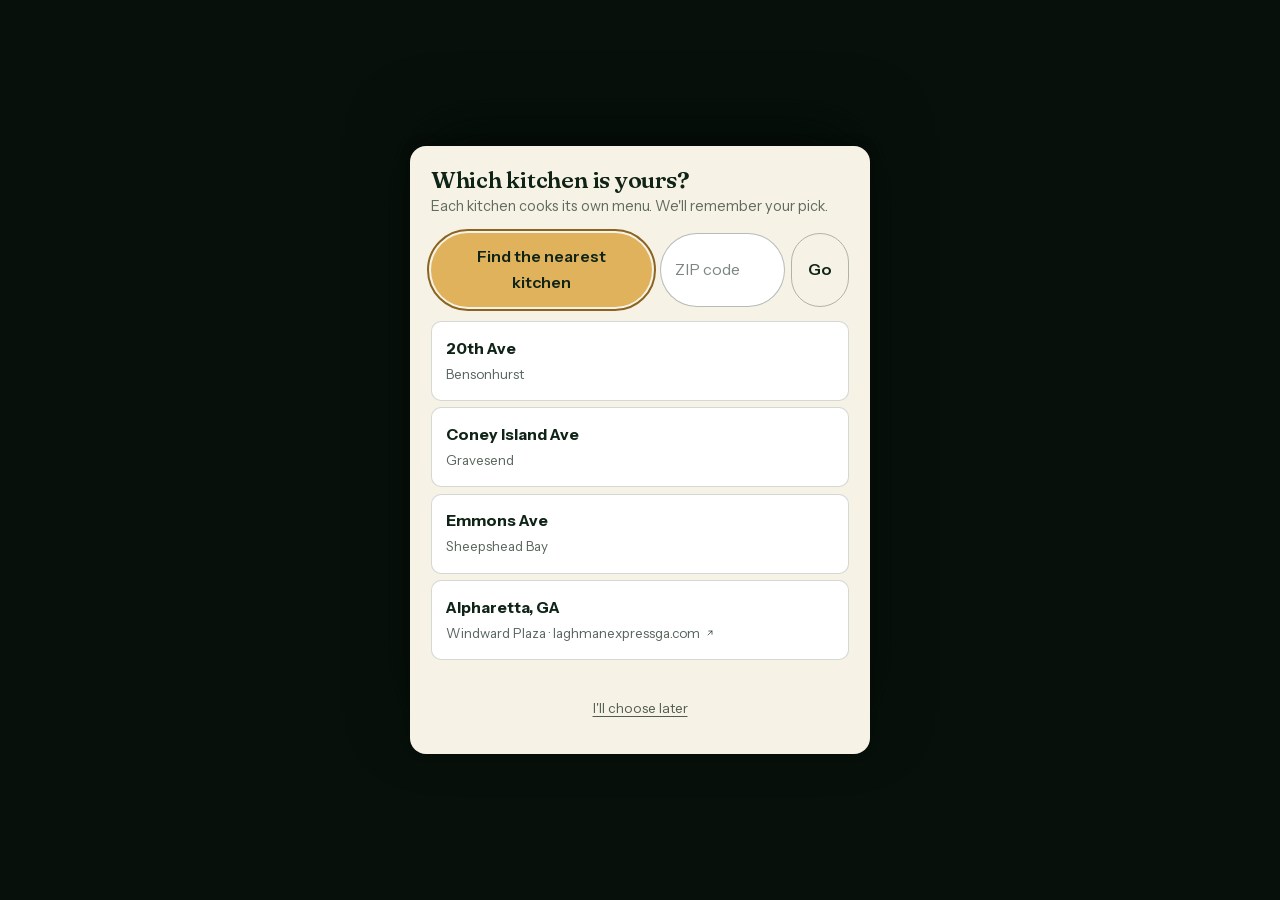
==== commit c6964c83: "domain: serve from laghmanexpress.com root Every /laghman-express path and bobooww.github.io URL rew" ====
--- a/index.html
+++ b/index.html
@@ -1 +1 @@
-<!DOCTYPE html><!--rQFpajhSsFFjMVHHu3aNR--><html lang="en" class="__variable_c2b1f1 __variable_e7c0d6 __variable_dc0b91 __variable_ee90c9"><head><meta charSet="utf-8"/><meta name="viewport" content="width=device-width, initial-scale=1"/><link rel="preload" href="/laghman-express/_next/static/media/26d0ba92e140f0dc-s.p.woff2" as="font" crossorigin="" type="font/woff2"/><link rel="preload" href="/laghman-express/_next/static/media/47f136985ef5b5cb-s.p.woff2" as="font" crossorigin="" type="font/woff2"/><link rel="preload" href="/laghman-express/_next/static/media/cb9f64d62d112b41-s.p.woff2" as="font" crossorigin="" type="font/woff2"/><link rel="preload" as="image" href="/laghman-express/assets/logo-mark-cream.svg"/><link rel="preload" as="image" href="/laghman-express/assets/film/hero-film-c.jpg"/><link rel="stylesheet" href="/laghman-express/_next/static/css/709941c8a522d1f2.css" data-precedence="next"/><link rel="stylesheet" href="/laghman-express/_next/static/css/3aabd7c3869008aa.css" data-precedence="next"/><link rel="stylesheet" href="/laghman-express/_next/static/css/880bb4a6678d2e83.css" data-precedence="next"/><link rel="preload" as="script" fetchPriority="low" href="/laghman-express/_next/static/chunks/webpack-27dcf7df9c022c10.js"/><script src="/laghman-express/_next/static/chunks/4bd1b696-c023c6e3521b1417.js" async=""></script><script src="/laghman-express/_next/static/chunks/255-8053554f0e9ae75b.js" async=""></script><script src="/laghman-express/_next/static/chunks/main-app-4a3a62d05ff66ea7.js" async=""></script><script src="/laghman-express/_next/static/chunks/31-acdf5753a02622b0.js" async=""></script><script src="/laghman-express/_next/static/chunks/app/page-ee6f924a46620842.js" async=""></script><link rel="preload" as="image" href="/laghman-express/assets/film/hero-poster.jpg" fetchPriority="high"/><meta name="next-size-adjust" content=""/><meta name="theme-color" content="#122618"/><title>Laghman Express — Hand-Pulled Noodles in Brooklyn &amp; Alpharetta</title><meta name="description" content="Hand-pulled laghman (лагман) and halal Central Asian cooking in Brooklyn and Alpharetta, GA. Named to The New York Times&#x27; 100 Best Restaurants in NYC, 2024–2026."/><meta name="robots" content="index, follow"/><link rel="canonical" href="https://bobooww.github.io/laghman-express/"/><meta property="og:title" content="Laghman Express — You&#x27;ll hear your noodles first."/><meta property="og:description" content="Hand-pulled laghman (лагман) and halal Central Asian cooking in Brooklyn and Alpharetta, GA. Named to The New York Times&#x27; 100 Best Restaurants in NYC, 2024–2026."/><meta property="og:url" content="https://bobooww.github.io/laghman-express/"/><meta property="og:site_name" content="Laghman Express"/><meta property="og:locale" content="en_US"/><meta property="og:image" content="https://bobooww.github.io/laghman-express/assets/og-card.jpg"/><meta property="og:image:width" content="1200"/><meta property="og:image:height" content="630"/><meta property="og:image:alt" content="A bowl of hand-pulled laghman noodles with beef and peppers"/><meta property="og:locale:alternate" content="ru_RU"/><meta property="og:locale:alternate" content="zh_CN"/><meta property="og:type" content="website"/><meta name="twitter:card" content="summary_large_image"/><meta name="twitter:title" content="Laghman Express — You&#x27;ll hear your noodles first."/><meta name="twitter:description" content="Hand-pulled laghman (лагман) and halal Central Asian cooking in Brooklyn and Alpharetta, GA. Named to The New York Times&#x27; 100 Best Restaurants in NYC, 2024–2026."/><meta name="twitter:image" content="https://bobooww.github.io/laghman-express/assets/og-card.jpg"/><meta name="twitter:image:width" content="1200"/><meta name="twitter:image:height" content="630"/><meta name="twitter:image:alt" content="A bowl of hand-pulled laghman noodles with beef and peppers"/><link rel="icon" href="/laghman-express/assets/favicon-64.png" type="image/png" sizes="64x64"/><link rel="apple-touch-icon" href="/laghman-express/assets/apple-touch-icon.png"/><link rel="manifest" href="/laghman-express/site.webmanifest"/><script src="/laghman-express/_next/static/chunks/polyfills-42372ed130431b0a.js" noModule=""></script><script defer src="/laghman-express/gate.js"></script><noscript><style>.rv{opacity:1!important;transform:none!important}</style></noscript><style>.brand-reference{object-fit:contain!important;border-radius:0!important;background:none!important}.brand-reference--lockup{width:auto!important;height:44px!important}.brand-reference--stack{width:150px!important;height:auto!important}/* client 2026-08-22: retire the craft section; recognition takes its dark cloth */#craft{display:none!important}.recognition{background:#183022!important}</style></head><body><div hidden=""><!--$--><!--/$--></div><script type="application/ld+json">{"@context": "https://schema.org", "@graph": [{"@type": "Organization", "@id": "https://bobooww.github.io/laghman-express/#org", "name": "Laghman Express", "url": "https://bobooww.github.io/laghman-express/", "award": "The New York Times 100 Best Restaurants in NYC — 2024, 2025 & 2026", "sameAs": ["https://www.instagram.com/laghman.express/", "https://www.tiktok.com/@laghman.express"], "logo": "https://bobooww.github.io/laghman-express/assets/icon-512.png"}, {"@type": "Restaurant", "name": "Laghman Express — Emmons Avenue", "parentOrganization": {"@id": "https://bobooww.github.io/laghman-express/#org"}, "servesCuisine": "Central Asian", "image": "https://bobooww.github.io/laghman-express/assets/client-2026-08/emmons-storefront.jpg", "address": {"@type": "PostalAddress", "streetAddress": "1809 Emmons Ave", "addressLocality": "Brooklyn", "addressRegion": "NY", "postalCode": "11235", "addressCountry": "US"}, "geo": {"@type": "GeoCoordinates", "latitude": 40.5838, "longitude": -73.9425}, "priceRange": "$$", "acceptsReservations": false, "url": "https://bobooww.github.io/laghman-express/", "telephone": "+1-718-247-4343", "menu": "https://bobooww.github.io/laghman-express/order?k=emmons-ave", "hasMenu": "https://bobooww.github.io/laghman-express/order?k=emmons-ave", "potentialAction": {"@type": "OrderAction", "target": "https://bobooww.github.io/laghman-express/order?k=emmons-ave", "deliveryMethod": "http://purl.org/goodrelations/v1#DeliveryModePickup"}, "openingHoursSpecification": {"@type": "OpeningHoursSpecification", "dayOfWeek": ["Monday", "Tuesday", "Wednesday", "Thursday", "Friday", "Saturday", "Sunday"], "opens": "11:00", "closes": "23:00"}}, {"@type": "Restaurant", "name": "Laghman Express — 20th Avenue", "parentOrganization": {"@id": "https://bobooww.github.io/laghman-express/#org"}, "servesCuisine": "Central Asian", "telephone": "+1-718-232-0525", "menu": "https://bobooww.github.io/laghman-express/order?k=20th-ave", "image": "https://bobooww.github.io/laghman-express/assets/film/hero-poster.jpg", "openingHoursSpecification": {"@type": "OpeningHoursSpecification", "dayOfWeek": ["Monday", "Tuesday", "Wednesday", "Thursday", "Friday", "Saturday", "Sunday"], "opens": "11:00", "closes": "21:00"}, "address": {"@type": "PostalAddress", "streetAddress": "6201 20th Ave", "addressLocality": "Brooklyn", "addressRegion": "NY", "postalCode": "11204", "addressCountry": "US"}, "geo": {"@type": "GeoCoordinates", "latitude": 40.6175, "longitude": -73.9903}, "priceRange": "$$", "acceptsReservations": false, "url": "https://bobooww.github.io/laghman-express/", "hasMenu": "https://bobooww.github.io/laghman-express/order?k=20th-ave", "potentialAction": {"@type": "OrderAction", "target": "https://bobooww.github.io/laghman-express/order?k=20th-ave", "deliveryMethod": "http://purl.org/goodrelations/v1#DeliveryModePickup"}}, {"@type": "Restaurant", "name": "Laghman Express — Coney Island Avenue", "parentOrganization": {"@id": "https://bobooww.github.io/laghman-express/#org"}, "servesCuisine": "Central Asian", "telephone": "+1-718-233-8333", "menu": "https://bobooww.github.io/laghman-express/order?k=coney-island", "image": "https://bobooww.github.io/laghman-express/assets/film/hero-poster.jpg", "openingHoursSpecification": {"@type": "OpeningHoursSpecification", "dayOfWeek": ["Monday", "Tuesday", "Wednesday", "Thursday", "Friday", "Saturday", "Sunday"], "opens": "11:00", "closes": "22:00"}, "address": {"@type": "PostalAddress", "streetAddress": "2376 Coney Island Ave", "addressLocality": "Brooklyn", "addressRegion": "NY", "postalCode": "11223", "addressCountry": "US"}, "geo": {"@type": "GeoCoordinates", "latitude": 40.606, "longitude": -73.9663}, "priceRange": "$$", "acceptsReservations": false, "url": "https://bobooww.github.io/laghman-express/", "hasMenu": "https://bobooww.github.io/laghman-express/order?k=coney-island", "potentialAction": {"@type": "OrderAction", "target": "https://bobooww.github.io/laghman-express/order?k=coney-island", "deliveryMethod": "http://purl.org/goodrelations/v1#DeliveryModePickup"}}, {"@type": "Restaurant", "name": "Laghman Express — Alpharetta", "parentOrganization": {"@id": "https://bobooww.github.io/laghman-express/#org"}, "servesCuisine": "Central Asian", "telephone": "+1-470-448-1919", "image": "https://bobooww.github.io/laghman-express/assets/client-2026-08/alpharetta-storefront.jpg", "openingHoursSpecification": {"@type": "OpeningHoursSpecification", "dayOfWeek": ["Tuesday", "Wednesday", "Thursday", "Friday", "Saturday", "Sunday"], "opens": "11:30", "closes": "21:30"}, "address": {"@type": "PostalAddress", "streetAddress": "3070 Windward Plaza X1", "addressLocality": "Alpharetta", "addressRegion": "GA", "postalCode": "30005", "addressCountry": "US"}, "geo": {"@type": "GeoCoordinates", "latitude": 34.09, "longitude": -84.266}, "priceRange": "$$", "acceptsReservations": false, "url": "https://www.laghmanexpressga.com/", "sameAs": ["https://www.laghmanexpressga.com/"]}]}</script><header class="hdr"><a class="hdr__brand" href="/laghman-express/"><img class="brand-reference brand-reference--lockup" src="/laghman-express/assets/logo-mark-original.svg" alt="Laghman Express — Noodles Pulled by Hand" width="58" height="54"/></a><nav class="hdr__nav" aria-label="Sections"><a href="/laghman-express/about-us">About Us</a><a href="/laghman-express/#kitchen">From The Kitchen</a><a href="/laghman-express/#table">The Table</a><a href="/laghman-express/menu">Menu</a></nav><span class="hdr__lang"><span class="lang" role="group" aria-label="Language"><button type="button" class="on" aria-pressed="true">EN</button><button type="button" class="" aria-pressed="false">RU</button><button type="button" class="" aria-pressed="false">中文</button></span></span><button class="btn btn--gold" type="button">Order</button><button class="burger" type="button" aria-label="Menu" aria-expanded="false"><i></i><i></i><i></i></button></header><div class="mnav" aria-hidden="true" inert=""><button class="mnav__close" type="button" aria-label="Close">✕</button><a href="/laghman-express/about-us">About Us</a><a href="/laghman-express/#kitchen">From The Kitchen</a><a href="/laghman-express/#table">The Table</a><a href="/laghman-express/menu">Menu</a><div class="mnav__lang"><span class="lang" role="group" aria-label="Language"><button type="button" class="on" aria-pressed="true">EN</button><button type="button" class="" aria-pressed="false">RU</button><button type="button" class="" aria-pressed="false">中文</button></span></div></div><button class="btn btn--gold fab" type="button" aria-hidden="true" tabindex="-1">Order pickup</button><div class="order-overlay" role="dialog" aria-modal="true" aria-label="Choose your kitchen" aria-hidden="true" inert=""><div class="order-sheet" style="position:relative"><button class="order-close" aria-label="Close" type="button">✕</button><h3>Choose your kitchen</h3><p class="sub">Each kitchen keeps its own menu — and today&#x27;s is the only one that counts.</p><a class="order-loc" href="/laghman-express/order?k=20th-ave" target="_blank" rel="noopener noreferrer"><span><b>20th Ave</b><small>Bensonhurst<!-- --> · <!-- -->6201 20th Ave<!-- --> · <!-- -->Daily 11 am – 9 pm</small></span><span class="go">Order ↗</span></a><a class="order-loc" href="/laghman-express/order?k=coney-island" target="_blank" rel="noopener noreferrer"><span><b>Coney Island Ave</b><small>Gravesend<!-- --> · <!-- -->2376 Coney Island Ave<!-- --> · <!-- -->Daily 11 am – 10 pm</small></span><span class="go">Order ↗</span></a><a class="order-loc" href="/laghman-express/order?k=emmons-ave" target="_blank" rel="noopener noreferrer"><span><b>Emmons Ave</b><small>Emmons<!-- --> · <!-- -->1809 Emmons Ave<!-- --> · <!-- -->Daily 11 am – 11 pm</small></span><span class="go">Order ↗</span></a><a class="order-loc" href="tel:+14704481919"><span><b>Alpharetta, GA</b><small>Windward Plaza<!-- --> · <!-- -->3070 Windward Plaza X1<!-- --> · <!-- -->Tue–Sun 11:30 am – 9:30 pm · Mon closed</small><small>Orders by phone —<!-- --> <!-- -->(470) 448-1919</small></span><span class="go">Call</span></a><p class="order-note">You&#x27;ll finish on our official ordering site — that&#x27;s where today&#x27;s menu and prices live.</p></div></div><main><section class="hero" id="top"><div class="hero__film"><img class="poster" src="/laghman-express/assets/film/hero-film-c.jpg" alt="" aria-hidden="true" style="position:absolute;inset:0"/><video poster="/laghman-express/assets/film/hero-film-c.jpg" class="" muted="" loop="" playsInline="" autoPlay="" preload="auto" aria-hidden="true"></video></div><div class="hero__scrim"></div><div class="hero__body"><div class="hero__copy"><p class="hero__eyebrow rv in" style="--i:1">Hand-pulled in Brooklyn</p><div class="hero__chapter rv in" style="--i:1" aria-hidden="true"><span>01</span><i></i> <b>Dough becomes noodles</b></div><h1 class="rv in" style="--i:2"><span class="hero__h1-opening">First, the </span><span class="hero__h1-close"><i>dough</i><span class="hero__h1-tail"> becomes noodles.</span></span></h1><p class="hero__lead rv in" style="--i:2">Pulled, folded and struck against the table — then sent straight to the wok. Hand-pulled laghman, made to order in Brooklyn. The full menu is halal.</p><div class="hero__actions rv in" style="--i:3"><button class="btn btn--gold" type="button">Order pickup</button><a class="hero__secondary" href="#table">See the table<span aria-hidden="true"> ↓</span></a></div><div class="hero__meta rv in" style="--i:4"><span class="hero__areas">Bensonhurst · Gravesend · Emmons · Alpharetta</span></div></div></div></section><section class="recognition cloth" aria-labelledby="recognition-title"><div class="shell recognition__grid"><div class="recognition__copy rv"><span class="eyebrow">The New York Times</span><h2 id="recognition-title">Three years in New York City’s 100 Best.</h2><p>The New York Times included Laghman Express in its annual list in 2024, 2025 and 2026. Choose a year to read the official entry.</p><a class="recognition__about" href="/laghman-express/about/">Meet the team behind every bowl<span aria-hidden="true"> →</span></a></div><div class="recognition__seals" role="list" aria-label="The New York Times recognition"><a class="recognition__seal rv" style="--i:1" href="https://www.nytimes.com/shared/v2/interactive/2024/dining/best-nyc-restaurants/laghman-express.html" target="_blank" rel="noopener noreferrer" aria-label="Read the NYT entry: 2024" role="listitem"><span class="recognition__rim" aria-hidden="true"></span><span class="recognition__source">The New York Times</span><strong>2024</strong><span class="recognition__mark">NYC · 100</span><span class="recognition__arrow" aria-hidden="true">↗</span></a><a class="recognition__seal rv" style="--i:2" href="https://www.nytimes.com/shared/v2/interactive/2025/dining/best-nyc-restaurants/laghman-express.html" target="_blank" rel="noopener noreferrer" aria-label="Read the NYT entry: 2025" role="listitem"><span class="recognition__rim" aria-hidden="true"></span><span class="recognition__source">The New York Times</span><strong>2025</strong><span class="recognition__mark">NYC · 100</span><span class="recognition__arrow" aria-hidden="true">↗</span></a><a class="recognition__seal rv" style="--i:3" href="https://www.nytimes.com/shared/v2/interactive/2026/dining/best-nyc-restaurants/laghman-express.html" target="_blank" rel="noopener noreferrer" aria-label="Read the NYT entry: 2026" role="listitem"><span class="recognition__rim" aria-hidden="true"></span><span class="recognition__source">The New York Times</span><strong>2026</strong><span class="recognition__mark">NYC · 100</span><span class="recognition__arrow" aria-hidden="true">↗</span></a></div></div></section><section class="sec paper" id="table"><div class="shell"><div class="sec__head sec__head--row rv"><div><span class="eyebrow">What lands on the table</span><h2>Ten plates, and the one you came for.</h2><p>Every kitchen keeps its own menu, and today&#x27;s is the only one that counts — live prices and availability live on the ordering site.</p></div><div class="railnav"><button type="button" aria-label="Scroll left">←</button><button type="button" aria-label="Scroll right">→</button></div></div></div><div class="shell"><div class="rail"><article class="dish rv" style="--i:0"><div class="dish__pic"><img src="/laghman-express/assets/client-2026-08/guyurou-laghman-1.jpg" alt="Hand-pulled laghman noodles under a wok topping" loading="lazy" decoding="async"/><img class="dish__alternate" src="/laghman-express/assets/client-2026-08/guyurou-laghman-2.jpg" alt="" loading="lazy" decoding="async"/><span class="dish__tag">Hand-pulled · Wok</span></div><div class="dish__txt"><h3>Guyurou Laghman</h3><p>Hand-pulled noodles — the chew you came for — under a topping straight off the wok.</p></div></article><article class="dish rv" style="--i:1"><div class="dish__pic"><img src="/laghman-express/assets/client-2026-08/dry-fried-noodles.jpg" alt="Noodles tossed in a wok over open flame" loading="lazy" decoding="async"/><span class="dish__tag">Wok</span></div><div class="dish__txt"><h3>Dry Fried Noodles</h3><p>The same noodles, fired dry in an open flame until the edges catch.</p></div></article><article class="dish rv" style="--i:2"><div class="dish__pic"><img src="/laghman-express/assets/shot/dish-samsa.jpg" alt="A tray of freshly baked samsa with sesame" loading="lazy" decoding="async"/><span class="dish__tag">Baked</span></div><div class="dish__txt"><h3>Samsa</h3><p>Baked pastries — the crust shatters, and the crumbs are your problem.</p></div></article><article class="dish rv" style="--i:3"><div class="dish__pic"><img src="/laghman-express/assets/client-2026-08/central-asian-manty-1.jpg" alt="Rows of hand-pleated manty before steaming" loading="lazy" decoding="async"/><img class="dish__alternate" src="/laghman-express/assets/client-2026-08/central-asian-manty-2.jpg" alt="" loading="lazy" decoding="async"/><span class="dish__tag">Steamed</span></div><div class="dish__txt"><h3>Central Asian Manty</h3><p>Broad dumplings pleated by hand — soft tops, scalding middles.</p></div></article><article class="dish rv" style="--i:0"><div class="dish__pic"><img src="/laghman-express/assets/client-2026-08/cumin-lamb.jpg" alt="Cumin lamb with peppers plated in the kitchen" loading="lazy" decoding="async"/><span class="dish__tag">Wok</span></div><div class="dish__txt"><h3>Cumin Lamb</h3><p>Off the pan and onto the pass, still loud.</p></div></article><article class="dish rv" style="--i:1"><div class="dish__pic"><img src="/laghman-express/assets/client-2026-08/dapanji.jpg" alt="Dapanji served over noodles" loading="lazy" decoding="async"/><span class="dish__tag">Wok</span></div><div class="dish__txt"><h3>Dapanji</h3><p>The plate people order without reading the rest of the menu.</p></div></article><article class="dish rv" style="--i:2"><div class="dish__pic"><img src="/laghman-express/assets/shot/dish-bread.jpg" alt="Round seeded Central Asian bread from the oven" loading="lazy" decoding="async"/><span class="dish__tag">Oven</span></div><div class="dish__txt"><h3>Non — the bread</h3><p>Out of the oven in rounds, seeded, and gone by the afternoon.</p></div></article><article class="dish rv" style="--i:3"><div class="dish__pic"><img src="/laghman-express/assets/client-2026-08/soup-of-the-day.jpg" alt="A fork lifting from a bowl of soup" loading="lazy" decoding="async"/><span class="dish__tag">Broth</span></div><div class="dish__txt"><h3>Soup of the day</h3><p>A fork, a bowl, and no conversation for a minute.</p></div></article><article class="dish rv" style="--i:0"><div class="dish__pic"><img src="/laghman-express/assets/shot/dish-greens.jpg" alt="A cold green side dish with potato and peppers" loading="lazy" decoding="async"/><span class="dish__tag">Cold</span></div><div class="dish__txt"><h3>Green side</h3><p>The cold, sharp thing that makes the hot plate work.</p></div></article><article class="dish rv" style="--i:1"><div class="dish__pic"><img src="/laghman-express/assets/client-2026-08/tea.jpg" alt="Glass teapots with citrus and spices" loading="lazy" decoding="async"/><span class="dish__tag">Pot</span></div><div class="dish__txt"><h3>Tea</h3><p>Poured for the table, refilled without asking.</p></div></article></div></div><div class="shell" style="margin-top:1.5rem"><button class="btn btn--gold rv" type="button">See the live menu &amp; order</button></div></section><section class="sec dark craft cloth" id="craft"><div class="shell"><div class="sec__head rv"><span class="eyebrow">After the pull</span><h2>Three movements to the table.</h2><p class="about__lead">The same kitchen rhythm carries the rest of the menu: shaped by hand, sent to the fire, brought to the table under steam.</p></div><div class="craft__grid"><div><div data-i="0" class="beat active"><span class="beat__n">02</span><h3>Shaped by hand</h3><p>Manty and samsa are closed one at a time, by the same hands, all day. Nothing about that step has been made faster in a hundred years.</p><div class="beat__pic"><video poster="/laghman-express/assets/film/craft-shape.jpg" muted="" loop="" playsInline="" preload="none" aria-hidden="true"></video></div></div><div data-i="1" class="beat"><span class="beat__n">03</span><h3>Straight to the fire</h3><p>Seconds off the hook, the noodles meet the wok. It is the loudest and the shortest part of their life.</p><div class="beat__pic"><video poster="/laghman-express/assets/film/craft-fire.jpg" muted="" loop="" playsInline="" preload="none" aria-hidden="true"></video></div></div><div data-i="2" class="beat"><span class="beat__n">04</span><h3>To the table, steaming</h3><p>The bowl lands under its own cloud. That is the whole secret. There isn&#x27;t another one.</p><div class="beat__pic"><video poster="/laghman-express/assets/film/craft-serve.jpg" muted="" loop="" playsInline="" preload="none" aria-hidden="true"></video></div></div></div></div></div></section><section class="sec feed" id="kitchen"><div class="shell"><div class="sec__head sec__head--row rv"><div><span class="eyebrow">Straight from the kitchen</span><h2>We film the place while we run it.</h2><p>15<!-- --> <!-- -->clips the team posted themselves — the pass at lunch, the jokes at the register, the wok when nobody is watching. Tap one.</p></div><a class="btn btn--ghost" href="https://www.tiktok.com/@laghman.express" target="_blank" rel="noopener noreferrer">@laghman.express ↗</a></div></div><div class="shell"><div class="rail"><button class="tile rv" style="--i:0" type="button" aria-label="Play: Everyone&#x27;s favourite dish, according to the team"><img src="/laghman-express/assets/feed/team-favorites.jpg" alt="" loading="lazy" decoding="async" width="480" height="854"/><span class="tile__play"><b aria-hidden="true">▶</b>Everyone&#x27;s favourite dish, according to the team</span></button><button class="tile rv" style="--i:1" type="button" aria-label="Play: When the customer drops you"><img src="/laghman-express/assets/feed/7595025127692143902.jpg" alt="" loading="lazy" decoding="async" width="480" height="854"/><span class="tile__play"><b aria-hidden="true">▶</b>When the customer drops you</span></button><button class="tile rv" style="--i:2" type="button" aria-label="Play: I&#x27;d start with the cold noodle with lamb cumin"><img src="/laghman-express/assets/feed/7570575117542034718.jpg" alt="" loading="lazy" decoding="async" width="480" height="854"/><span class="tile__play"><b aria-hidden="true">▶</b>I&#x27;d start with the cold noodle with lamb cumin</span></button><button class="tile rv" style="--i:3" type="button" aria-label="Play: Friendly reminder: I am not a food ATM"><img src="/laghman-express/assets/feed/7506344043824090399.jpg" alt="" loading="lazy" decoding="async" width="480" height="854"/><span class="tile__play"><b aria-hidden="true">▶</b>Friendly reminder: I am not a food ATM</span></button><button class="tile rv" style="--i:4" type="button" aria-label="Play: God bless those friends"><img src="/laghman-express/assets/feed/7563826715882048799.jpg" alt="" loading="lazy" decoding="async" width="480" height="854"/><span class="tile__play"><b aria-hidden="true">▶</b>God bless those friends</span></button><button class="tile rv" style="--i:5" type="button" aria-label="Play: Lunch, uninterrupted"><img src="/laghman-express/assets/feed/7577510966196194590.jpg" alt="" loading="lazy" decoding="async" width="480" height="854"/><span class="tile__play"><b aria-hidden="true">▶</b>Lunch, uninterrupted</span></button><button class="tile rv" style="--i:0" type="button" aria-label="Play: Unless the salad is topped with meat"><img src="/laghman-express/assets/feed/7583764135666601247.jpg" alt="" loading="lazy" decoding="async" width="480" height="854"/><span class="tile__play"><b aria-hidden="true">▶</b>Unless the salad is topped with meat</span></button><button class="tile rv" style="--i:1" type="button" aria-label="Play: Sure thing, we can"><img src="/laghman-express/assets/feed/7588408675258076446.jpg" alt="" loading="lazy" decoding="async" width="480" height="854"/><span class="tile__play"><b aria-hidden="true">▶</b>Sure thing, we can</span></button><button class="tile rv" style="--i:2" type="button" aria-label="Play: It makes all that whisking worthwhile"><img src="/laghman-express/assets/feed/7569747151018790175.jpg" alt="" loading="lazy" decoding="async" width="480" height="854"/><span class="tile__play"><b aria-hidden="true">▶</b>It makes all that whisking worthwhile</span></button><button class="tile rv" style="--i:3" type="button" aria-label="Play: 6201 20th Avenue, Brooklyn"><img src="/laghman-express/assets/feed/7489885874918804766.jpg" alt="" loading="lazy" decoding="async" width="480" height="854"/><span class="tile__play"><b aria-hidden="true">▶</b>6201 20th Avenue, Brooklyn</span></button><button class="tile rv" style="--i:4" type="button" aria-label="Play: Money comes back, experiences don&#x27;t"><img src="/laghman-express/assets/feed/7593106409848343839.jpg" alt="" loading="lazy" decoding="async" width="480" height="854"/><span class="tile__play"><b aria-hidden="true">▶</b>Money comes back, experiences don&#x27;t</span></button><button class="tile rv" style="--i:5" type="button" aria-label="Play: The wok, when nobody is watching"><img src="/laghman-express/assets/feed/7524484156261289246.jpg" alt="" loading="lazy" decoding="async" width="480" height="854"/><span class="tile__play"><b aria-hidden="true">▶</b>The wok, when nobody is watching</span></button><button class="tile rv" style="--i:0" type="button" aria-label="Play: Inject laghman into my veins"><img src="/laghman-express/assets/feed/7658139999354850590.jpg" alt="" loading="lazy" decoding="async" width="480" height="854"/><span class="tile__play"><b aria-hidden="true">▶</b>Inject laghman into my veins</span></button><button class="tile rv" style="--i:1" type="button" aria-label="Play: Grand opening in Brooklyn"><img src="/laghman-express/assets/feed/7295234508436065578.jpg" alt="" loading="lazy" decoding="async" width="480" height="854"/><span class="tile__play"><b aria-hidden="true">▶</b>Grand opening in Brooklyn</span></button><button class="tile rv" style="--i:2" type="button" aria-label="Play: A day, start to finish"><img src="/laghman-express/assets/feed/7607661275392281886.jpg" alt="" loading="lazy" decoding="async" width="480" height="854"/><span class="tile__play"><b aria-hidden="true">▶</b>A day, start to finish</span></button></div></div><div class="story" role="dialog" aria-modal="true" aria-label="We film the place while we run it." aria-hidden="true" inert=""></div></section><section class="sec paper" id="room"><div class="shell"><div class="sec__head rv"><span class="eyebrow">The room</span><h2>Somebody&#x27;s grandmother would recognise this table.</h2><svg class="orn orn-rule" viewBox="0 0 320 40" aria-hidden="true"><defs><g id="svU"><path d="M0 20c20-15 40-15 60 0s40 15 60 0"></path><circle cx="30" cy="9" r="4.6"></circle><circle cx="30" cy="9" r="9.6" stroke-dasharray="2.2 5.35"></circle><path d="M76 26c7 .5 10.5 4.5 10 11c-6.5.5-10.5-3.5-10-11z"></path><circle cx="60" cy="20" r="1.7"></circle></g></defs><circle cx="24" cy="20" r="1.8"></circle><path d="M30 20h10"></path><use href="#svU" x="40"></use><use href="#svU" x="160"></use><path d="M280 20h10"></path><circle cx="296" cy="20" r="1.8"></circle></svg></div><div class="room__grid"><figure class="photo-frame rv" style="--i:0"><span class="tape" aria-hidden="true"></span><span class="zoom"><img src="/laghman-express/assets/shot/room-guest.jpg" alt="A guest in a traditional kalpak reading the menu over tea" loading="lazy" decoding="async"/></span><figcaption>A tea and a menu, no hurry</figcaption></figure><figure class="photo-frame rv frame-tiltR" style="--i:1"><span class="tape" aria-hidden="true"></span><span class="zoom"><img src="/laghman-express/assets/shot/people-chef.jpg" alt="A cook carrying two finished plates out of the kitchen" loading="lazy" decoding="async"/></span><figcaption>The pass</figcaption></figure><figure class="photo-frame rv" style="--i:2"><span class="tape" aria-hidden="true"></span><span class="zoom"><img src="/laghman-express/assets/client-2026-08/kitchen-team.jpg" alt="The Laghman Express team working in the open kitchen" loading="lazy" decoding="async"/></span><figcaption>The open kitchen team</figcaption></figure><figure class="photo-frame rv frame-wide frame-tiltR" style="--i:3"><span class="tape" aria-hidden="true"></span><span class="zoom"><img src="/laghman-express/assets/team-brand-image.jpg" alt="The Laghman Express team in the kitchen" loading="lazy" decoding="async"/></span><figcaption>The people who fill it</figcaption></figure></div><div class="beats rv"><p>Laghman Express began with a conviction: that hand-pulled noodles from Central Asia belong on New York&#x27;s map — made with the same care on 20th Avenue as anywhere the dish is loved.</p><p>The kitchens are built around the dough itself — Kyrgyz, Uyghur, Uzbek and Kazakh influences, cooked for the neighbourhoods outside the door.</p><p>From 20th Avenue in Bensonhurst to Coney Island Avenue, Emmons Avenue and Alpharetta, the team carries the same standards into every kitchen. The New York Times named Laghman Express among the city&#x27;s 100 best in 2024, 2025 and 2026.</p></div><div class="press rv"><span class="eyebrow">In print</span><ul><li><a href="https://www.bkmag.com/2024/02/09/tuck-into-some-hearty-central-asian-fare-at-laghman-express/" target="_blank" rel="noopener noreferrer">“<!-- -->Hearty Central Asian fare worth crossing the borough for.<!-- -->” — <b>Brooklyn Magazine</b>, <!-- -->2024<!-- --> ↗</a></li><li><a href="https://hellgatenyc.com/laghman-express-uyghur-noodles-review/" target="_blank" rel="noopener noreferrer">“<!-- -->Hand-pulled Uyghur noodles that earn the line outside.<!-- -->” — <b>Hell Gate</b>, <!-- -->2024<!-- --> ↗</a></li><li><a href="https://www.nytimes.com/shared/v2/interactive/2024/dining/best-nyc-restaurants/laghman-express.html" target="_blank" rel="noopener noreferrer">“<!-- -->One of the city&#x27;s 100 best restaurants.<!-- -->” — <b>The New York Times</b>, <!-- -->2024, 2025 &amp; 2026<!-- --> ↗</a></li><li><a href="https://ceoworld.biz/2026/04/20/gulnoza-jurayeva-if-you-cannot-repeat-the-result-you-do-not-have-a-platform/" target="_blank" rel="noopener noreferrer">Chef profile<!-- --> — <b>CEOWORLD</b>, 2026 ↗</a></li></ul></div></div></section><section class="sec dark cloth" id="where"><div class="shell"><div class="sec__head rv"><span class="eyebrow">Where we are</span><h2>Three kitchens in Brooklyn. One in Georgia.</h2><p>Each kitchen cooks its own menu. Pick the one you can walk to.</p></div><div class="locs"><article class="loc rv" style="--i:0"><div class="loc__pic"><img src="/laghman-express/assets/client-2026-08/bensonhurst-storefront.jpg" alt="The Laghman Express storefront on a Brooklyn avenue" loading="lazy" decoding="async"/></div><div class="loc__body"><span class="eyebrow">Bensonhurst</span><h3>20th Ave</h3><address>6201 20th Ave<br/>Brooklyn, NY 11204<br/>Daily 11 am – 9 pm</address><div class="loc__row"><a class="btn btn--gold" href="/laghman-express/order?k=20th-ave" target="_blank" rel="noopener noreferrer">Order</a><a class="btn btn--ghost" href="tel:+17182320525">(718) 232-0525</a><a class="btn btn--ghost" href="https://www.google.com/maps/search/?api=1&amp;query=Laghman+Express+6201+20th+Ave+Brooklyn+NY+11204" target="_blank" rel="noopener noreferrer">Map<!-- --> ↗</a></div></div></article><article class="loc rv" style="--i:1"><div class="loc__pic"><img src="/laghman-express/assets/client-2026-08/gravesend-storefront.jpg" alt="The Laghman Express storefront on Coney Island Avenue in Gravesend" loading="lazy" decoding="async"/></div><div class="loc__body"><span class="eyebrow">Gravesend</span><h3>Coney Island Ave</h3><address>2376 Coney Island Ave<br/>Brooklyn, NY 11223<br/>Daily 11 am – 10 pm</address><div class="loc__row"><a class="btn btn--gold" href="/laghman-express/order?k=coney-island" target="_blank" rel="noopener noreferrer">Order</a><a class="btn btn--ghost" href="tel:+17182338333">(718) 233-8333</a><a class="btn btn--ghost" href="https://www.google.com/maps/search/?api=1&amp;query=Laghman+Express+2376+Coney+Island+Ave+Brooklyn+NY+11223" target="_blank" rel="noopener noreferrer">Map<!-- --> ↗</a></div></div></article><article class="loc rv" style="--i:2"><div class="loc__pic"><img src="/laghman-express/assets/client-2026-08/emmons-storefront.jpg" alt="The Laghman Express storefront on Emmons Avenue in Brooklyn" loading="lazy" decoding="async"/></div><div class="loc__body"><span class="eyebrow">Emmons</span><h3>Emmons Ave</h3><address>1809 Emmons Ave<br/>Brooklyn, NY 11235<br/>Daily 11 am – 11 pm</address><div class="loc__row"><a class="btn btn--gold" href="/laghman-express/order?k=emmons-ave" target="_blank" rel="noopener noreferrer">Order</a><a class="btn btn--ghost" href="tel:+17182474343">(718) 247-4343</a><a class="btn btn--ghost" href="https://www.google.com/maps/search/?api=1&amp;query=Laghman+Express+1809+Emmons+Ave+Brooklyn+NY+11235" target="_blank" rel="noopener noreferrer">Map<!-- --> ↗</a></div></div></article><article class="loc rv" style="--i:3"><div class="loc__pic"><img src="/laghman-express/assets/client-2026-08/alpharetta-storefront.jpg" alt="The Laghman Express storefront at Windward Plaza in Alpharetta" loading="lazy" decoding="async"/></div><div class="loc__body"><span class="eyebrow">Windward Plaza</span><h3>Alpharetta, GA</h3><address>3070 Windward Plaza X1<br/>Alpharetta, GA 30005<br/>Tue–Sun 11:30 am – 9:30 pm · Mon closed</address><div class="loc__row"><a class="btn btn--ghost" href="tel:+14704481919">(470) 448-1919</a><a class="btn btn--ghost" href="https://www.google.com/maps/search/?api=1&amp;query=Laghman+Express+3070+Windward+Plaza+Alpharetta+GA+30005" target="_blank" rel="noopener noreferrer">Map<!-- --> ↗</a></div></div></article></div></div></section></main><footer class="ftr"><div class="shell"><div class="ftr__finale rv"><div class="kochkor" aria-hidden="true"><svg class="orn wing" viewBox="0 0 140 40" aria-hidden="true"><path d="M13 14l6 6-6 6-6-6z"></path><path d="M22 20h8"></path><path d="M30 20c12 0 19-3 25-11c4-5.5 11.5-6 14.5-1c3 5-.5 10.5-6 10.5c-4.4 0-6.6-3.4-5.3-6.8"></path><path d="M102 20c-12 0-19 3-25 11c-4 5.5-11.5 6-14.5 1c-3-5 .5-10.5 6-10.5c4.4 0 6.6 3.4 5.3 6.8"></path><path d="M102 20h28"></path></svg><img class="brand-reference brand-reference--small" src="/laghman-express/assets/logo-mark-original.svg" alt="" width="60" height="56"/><svg class="orn wing flip" viewBox="0 0 140 40" aria-hidden="true"><path d="M13 14l6 6-6 6-6-6z"></path><path d="M22 20h8"></path><path d="M30 20c12 0 19-3 25-11c4-5.5 11.5-6 14.5-1c3 5-.5 10.5-6 10.5c-4.4 0-6.6-3.4-5.3-6.8"></path><path d="M102 20c-12 0-19 3-25 11c-4 5.5-11.5 6-14.5 1c-3-5 .5-10.5 6-10.5c4.4 0 6.6 3.4 5.3 6.8"></path><path d="M102 20h28"></path></svg></div><p class="ftr__line">The dough is ready when you are.</p><button class="btn btn--gold" type="button">Order pickup</button></div><div class="ftr__grid"><div><div class="ftr__brand"><img class="brand-reference brand-reference--stack" src="/laghman-express/assets/logo-mark-original.svg" alt="Laghman Express — Noodles Pulled by Hand" width="150" height="139"/></div><p style="max-width:36ch">Central Asian cooking and hand-pulled noodles, made to order in Brooklyn since the first shop on 20th Avenue. Our menu is halal.</p></div><div><h3>Visit us</h3><ul class="ftr__locs"><li><a href="https://www.google.com/maps/search/?api=1&amp;query=Laghman+Express+6201+20th+Ave+Brooklyn+NY+11204" target="_blank" rel="noopener noreferrer"><b>20th Ave</b> · <!-- -->Bensonhurst</a><span>6201 20th Ave<!-- -->, <!-- -->Brooklyn, NY 11204</span><span>Daily 11 am – 9 pm</span><a href="tel:+17182320525" class="ftr__tel">(718) 232-0525</a></li><li><a href="https://www.google.com/maps/search/?api=1&amp;query=Laghman+Express+2376+Coney+Island+Ave+Brooklyn+NY+11223" target="_blank" rel="noopener noreferrer"><b>Coney Island Ave</b> · <!-- -->Gravesend</a><span>2376 Coney Island Ave<!-- -->, <!-- -->Brooklyn, NY 11223</span><span>Daily 11 am – 10 pm</span><a href="tel:+17182338333" class="ftr__tel">(718) 233-8333</a></li><li><a href="https://www.google.com/maps/search/?api=1&amp;query=Laghman+Express+1809+Emmons+Ave+Brooklyn+NY+11235" target="_blank" rel="noopener noreferrer"><b>Emmons Ave</b> · <!-- -->Emmons</a><span>1809 Emmons Ave<!-- -->, <!-- -->Brooklyn, NY 11235</span><span>Daily 11 am – 11 pm</span></li><li><a href="https://www.google.com/maps/search/?api=1&amp;query=Laghman+Express+3070+Windward+Plaza+Alpharetta+GA+30005" target="_blank" rel="noopener noreferrer"><b>Alpharetta, GA</b> · <!-- -->Windward Plaza</a><span>3070 Windward Plaza X1<!-- -->, <!-- -->Alpharetta, GA 30005</span><span>Tue–Sun 11:30 am – 9:30 pm · Mon closed</span><a href="tel:+14704481919" class="ftr__tel">(470) 448-1919</a></li></ul></div><div><h3>Follow</h3><ul><li><a href="https://www.instagram.com/laghman.express/" target="_blank" rel="noopener noreferrer">Instagram ↗</a></li><li><a href="https://www.tiktok.com/@laghman.express" target="_blank" rel="noopener noreferrer">TikTok ↗</a></li><li><a href="https://www.nytimes.com/shared/v2/interactive/2024/dining/best-nyc-restaurants/laghman-express.html" target="_blank" rel="noopener noreferrer">The New York Times ↗</a></li><li><a href="https://www.laghmanexpress.com/" target="_blank" rel="noopener noreferrer">Order online<!-- --> ↗</a></li></ul><div class="ftr__lang"><span class="lang" role="group" aria-label="Language"><button type="button" class="on" aria-pressed="true">EN</button><button type="button" class="" aria-pressed="false">RU</button><button type="button" class="" aria-pressed="false">中文</button></span></div></div></div><p class="ftr__legal">© Laghman Express. Menus, prices and availability may vary by location.</p></div></footer><!--$--><!--/$--><script src="/laghman-express/_next/static/chunks/webpack-27dcf7df9c022c10.js" id="_R_" async=""></script><script>(self.__next_f=self.__next_f||[]).push([0])</script><script>self.__next_f.push([1,"1:\"$Sreact.fragment\"\n6:I[7150,[],\"\"]\n:HL[\"/laghman-express/_next/static/media/26d0ba92e140f0dc-s.p.woff2\",\"font\",{\"crossOrigin\":\"\",\"type\":\"font/woff2\"}]\n:HL[\"/laghman-express/_next/static/media/47f136985ef5b5cb-s.p.woff2\",\"font\",{\"crossOrigin\":\"\",\"type\":\"font/woff2\"}]\n:HL[\"/laghman-express/_next/static/media/cb9f64d62d112b41-s.p.woff2\",\"font\",{\"crossOrigin\":\"\",\"type\":\"font/woff2\"}]\n:HL[\"/laghman-express/_next/static/css/709941c8a522d1f2.css\",\"style\"]\n:HL[\"/laghman-express/_next/static/css/3aabd7c3869008aa.css\",\"style\"]\n:HL[\"/laghman-express/_next/static/css/880bb4a6678d2e83.css\",\"style\"]\n2:T137a,{\"@context\": \"https://schema.org\", \"@graph\": [{\"@type\": \"Organization\", \"@id\": \"https://bobooww.github.io/laghman-express/#org\", \"name\": \"Laghman Express\", \"url\": \"https://bobooww.github.io/laghman-express/\", \"award\": \"The New York Times 100 Best Restaurants in NYC — 2024, 2025 & 2026\", \"sameAs\": [\"https://www.instagram.com/laghman.express/\", \"https://www.tiktok.com/@laghman.express\"], \"logo\": \"https://bobooww.github.io/laghman-express/assets/icon-512.png\"}, {"])</script><script>self.__next_f.push([1,"\"@type\": \"Restaurant\", \"name\": \"Laghman Express — Emmons Avenue\", \"parentOrganization\": {\"@id\": \"https://bobooww.github.io/laghman-express/#org\"}, \"servesCuisine\": \"Central Asian\", \"image\": \"https://bobooww.github.io/laghman-express/assets/client-2026-08/emmons-storefront.jpg\", \"address\": {\"@type\": \"PostalAddress\", \"streetAddress\": \"1809 Emmons Ave\", \"addressLocality\": \"Brooklyn\", \"addressRegion\": \"NY\", \"postalCode\": \"11235\", \"addressCountry\": \"US\"}, \"geo\": {\"@type\": \"GeoCoordinates\", \"latitude\": 40.5838, \"longitude\": -73.9425}, \"priceRange\": \"$$\", \"acceptsReservations\": false, \"url\": \"https://bobooww.github.io/laghman-express/\", \"telephone\": \"+1-718-247-4343\", \"menu\": \"https://bobooww.github.io/laghman-express/order?k=emmons-ave\", \"hasMenu\": \"https://bobooww.github.io/laghman-express/order?k=emmons-ave\", \"potentialAction\": {\"@type\": \"OrderAction\", \"target\": \"https://bobooww.github.io/laghman-express/order?k=emmons-ave\", \"deliveryMethod\": \"http://purl.org/goodrelations/v1#DeliveryModePickup\"}, \"openingHoursSpecification\": {\"@type\": \"OpeningHoursSpecif"])</script><script>self.__next_f.push([1,"ication\", \"dayOfWeek\": [\"Monday\", \"Tuesday\", \"Wednesday\", \"Thursday\", \"Friday\", \"Saturday\", \"Sunday\"], \"opens\": \"11:00\", \"closes\": \"23:00\"}}, {\"@type\": \"Restaurant\", \"name\": \"Laghman Express — 20th Avenue\", \"parentOrganization\": {\"@id\": \"https://bobooww.github.io/laghman-express/#org\"}, \"servesCuisine\": \"Central Asian\", \"telephone\": \"+1-718-232-0525\", \"menu\": \"https://bobooww.github.io/laghman-express/order?k=20th-ave\", \"image\": \"https://bobooww.github.io/laghman-express/assets/film/hero-poster.jpg\", \"openingHoursSpecification\": {\"@type\": \"OpeningHoursSpecification\", \"dayOfWeek\": [\"Monday\", \"Tuesday\", \"Wednesday\", \"Thursday\", \"Friday\", \"Saturday\", \"Sunday\"], \"opens\": \"11:00\", \"closes\": \"21:00\"}, \"address\": {\"@type\": \"PostalAddress\", \"streetAddress\": \"6201 20th Ave\", \"addressLocality\": \"Brooklyn\", \"addressRegion\": \"NY\", \"postalCode\": \"11204\", \"addressCountry\": \"US\"}, \"geo\": {\"@type\": \"GeoCoordinates\", \"latitude\": 40.6175, \"longitude\": -73.9903}, \"priceRange\": \"$$\", \"acceptsReservations\": false, \"url\": \"https://bobooww.github.io/laghman-express/\", \"hasM"])</script><script>self.__next_f.push([1,"enu\": \"https://bobooww.github.io/laghman-express/order?k=20th-ave\", \"potentialAction\": {\"@type\": \"OrderAction\", \"target\": \"https://bobooww.github.io/laghman-express/order?k=20th-ave\", \"deliveryMethod\": \"http://purl.org/goodrelations/v1#DeliveryModePickup\"}}, {\"@type\": \"Restaurant\", \"name\": \"Laghman Express — Coney Island Avenue\", \"parentOrganization\": {\"@id\": \"https://bobooww.github.io/laghman-express/#org\"}, \"servesCuisine\": \"Central Asian\", \"telephone\": \"+1-718-233-8333\", \"menu\": \"https://bobooww.github.io/laghman-express/order?k=coney-island\", \"image\": \"https://bobooww.github.io/laghman-express/assets/film/hero-poster.jpg\", \"openingHoursSpecification\": {\"@type\": \"OpeningHoursSpecification\", \"dayOfWeek\": [\"Monday\", \"Tuesday\", \"Wednesday\", \"Thursday\", \"Friday\", \"Saturday\", \"Sunday\"], \"opens\": \"11:00\", \"closes\": \"22:00\"}, \"address\": {\"@type\": \"PostalAddress\", \"streetAddress\": \"2376 Coney Island Ave\", \"addressLocality\": \"Brooklyn\", \"addressRegion\": \"NY\", \"postalCode\": \"11223\", \"addressCountry\": \"US\"}, \"geo\": {\"@type\": \"GeoCoordinates\", \"latitude\": 40.6"])</script><script>self.__next_f.push([1,"06, \"longitude\": -73.9663}, \"priceRange\": \"$$\", \"acceptsReservations\": false, \"url\": \"https://bobooww.github.io/laghman-express/\", \"hasMenu\": \"https://bobooww.github.io/laghman-express/order?k=coney-island\", \"potentialAction\": {\"@type\": \"OrderAction\", \"target\": \"https://bobooww.github.io/laghman-express/order?k=coney-island\", \"deliveryMethod\": \"http://purl.org/goodrelations/v1#DeliveryModePickup\"}}, {\"@type\": \"Restaurant\", \"name\": \"Laghman Express — Alpharetta\", \"parentOrganization\": {\"@id\": \"https://bobooww.github.io/laghman-express/#org\"}, \"servesCuisine\": \"Central Asian\", \"telephone\": \"+1-470-448-1919\", \"image\": \"https://bobooww.github.io/laghman-express/assets/client-2026-08/alpharetta-storefront.jpg\", \"openingHoursSpecification\": {\"@type\": \"OpeningHoursSpecification\", \"dayOfWeek\": [\"Tuesday\", \"Wednesday\", \"Thursday\", \"Friday\", \"Saturday\", \"Sunday\"], \"opens\": \"11:30\", \"closes\": \"21:30\"}, \"address\": {\"@type\": \"PostalAddress\", \"streetAddress\": \"3070 Windward Plaza X1\", \"addressLocality\": \"Alpharetta\", \"addressRegion\": \"GA\", \"postalCode\": \"30005\", \"a"])</script><script>self.__next_f.push([1,"ddressCountry\": \"US\"}, \"geo\": {\"@type\": \"GeoCoordinates\", \"latitude\": 34.09, \"longitude\": -84.266}, \"priceRange\": \"$$\", \"acceptsReservations\": false, \"url\": \"https://www.laghmanexpressga.com/\", \"sameAs\": [\"https://www.laghmanexpressga.com/\"]}]}0:{\"P\":null,\"b\":\"rQFpajhSsFFjMVHHu3aNR\",\"p\":\"/laghman-express\",\"c\":[\"\",\"\"],\"i\":false,\"f\":[[[\"\",{\"children\":[\"__PAGE__\",{}]},\"$undefined\",\"$undefined\",true],[\"\",[\"$\",\"$1\",\"c\",{\"children\":[[[\"$\",\"link\",\"0\",{\"rel\":\"stylesheet\",\"href\":\"/laghman-express/_next/static/css/709941c8a522d1f2.css\",\"precedence\":\"next\",\"crossOrigin\":\"$undefined\",\"nonce\":\"$undefined\"}],[\"$\",\"link\",\"1\",{\"rel\":\"stylesheet\",\"href\":\"/laghman-express/_next/static/css/3aabd7c3869008aa.css\",\"precedence\":\"next\",\"crossOrigin\":\"$undefined\",\"nonce\":\"$undefined\"}],[\"$\",\"link\",\"2\",{\"rel\":\"stylesheet\",\"href\":\"/laghman-express/_next/static/css/880bb4a6678d2e83.css\",\"precedence\":\"next\",\"crossOrigin\":\"$undefined\",\"nonce\":\"$undefined\"}]],[\"$\",\"html\",null,{\"lang\":\"en\",\"className\":\"__variable_c2b1f1 __variable_e7c0d6 __variable_dc0b91 __variable_ee90c9\",\"childre"])</script><script>self.__next_f.push([1,"n\":[\"$\",\"body\",null,{\"children\":[[\"$\",\"link\",null,{\"rel\":\"preload\",\"as\":\"image\",\"href\":\"/laghman-express/assets/film/hero-poster.jpg\",\"fetchPriority\":\"high\"}],[\"$\",\"script\",null,{\"type\":\"application/ld+json\",\"dangerouslySetInnerHTML\":{\"__html\":\"$2\"}}],\"$L3\"]}]}]]}],{\"children\":[\"__PAGE__\",\"$L4\",{},null,false]},null,false],\"$L5\",false]],\"m\":\"$undefined\",\"G\":[\"$6\",[]],\"s\":false,\"S\":true}\n7:I[9766,[],\"\"]\n8:I[8924,[],\"\"]\n9:I[1959,[],\"ClientPageRoot\"]\na:I[6995,[\"31\",\"static/chunks/31-acdf5753a02622b0.js\",\"974\",\"static/chunks/app/page-ee6f924a46620842.js\"],\"default\"]\nd:I[4431,[],\"OutletBoundary\"]\nf:I[5278,[],\"AsyncMetadataOutlet\"]\n11:I[4431,[],\"ViewportBoundary\"]\n13:I[4431,[],\"MetadataBoundary\"]\n14:\"$Sreact.suspense\"\n3:[\"$\",\"$L7\",null,{\"parallelRouterKey\":\"children\",\"error\":\"$undefined\",\"errorStyles\":\"$undefined\",\"errorScripts\":\"$undefined\",\"template\":[\"$\",\"$L8\",null,{}],\"templateStyles\":\"$undefined\",\"templateScripts\":\"$undefined\",\"notFound\":[[[\"$\",\"title\",null,{\"children\":\"404: This page could not be found.\"}],[\"$\",\"div\",null,{\"style\":{\"fontFamily\":\"system"])</script><script>self.__next_f.push([1,"-ui,\\\"Segoe UI\\\",Roboto,Helvetica,Arial,sans-serif,\\\"Apple Color Emoji\\\",\\\"Segoe UI Emoji\\\"\",\"height\":\"100vh\",\"textAlign\":\"center\",\"display\":\"flex\",\"flexDirection\":\"column\",\"alignItems\":\"center\",\"justifyContent\":\"center\"},\"children\":[\"$\",\"div\",null,{\"children\":[[\"$\",\"style\",null,{\"dangerouslySetInnerHTML\":{\"__html\":\"body{color:#000;background:#fff;margin:0}.next-error-h1{border-right:1px solid rgba(0,0,0,.3)}@media (prefers-color-scheme:dark){body{color:#fff;background:#000}.next-error-h1{border-right:1px solid rgba(255,255,255,.3)}}\"}}],[\"$\",\"h1\",null,{\"className\":\"next-error-h1\",\"style\":{\"display\":\"inline-block\",\"margin\":\"0 20px 0 0\",\"padding\":\"0 23px 0 0\",\"fontSize\":24,\"fontWeight\":500,\"verticalAlign\":\"top\",\"lineHeight\":\"49px\"},\"children\":404}],[\"$\",\"div\",null,{\"style\":{\"display\":\"inline-block\"},\"children\":[\"$\",\"h2\",null,{\"style\":{\"fontSize\":14,\"fontWeight\":400,\"lineHeight\":\"49px\",\"margin\":0},\"children\":\"This page could not be found.\"}]}]]}]}]],[]],\"forbidden\":\"$undefined\",\"unauthorized\":\"$undefined\"}]\n4:[\"$\",\"$1\",\"c\",{\"children\":[[\"$\",\"$L9\",null,{"])</script><script>self.__next_f.push([1,"\"Component\":\"$a\",\"searchParams\":{},\"params\":{},\"promises\":[\"$@b\",\"$@c\"]}],null,[\"$\",\"$Ld\",null,{\"children\":[\"$Le\",[\"$\",\"$Lf\",null,{\"promise\":\"$@10\"}]]}]]}]\n5:[\"$\",\"$1\",\"h\",{\"children\":[null,[[\"$\",\"$L11\",null,{\"children\":\"$L12\"}],[\"$\",\"meta\",null,{\"name\":\"next-size-adjust\",\"content\":\"\"}]],[\"$\",\"$L13\",null,{\"children\":[\"$\",\"div\",null,{\"hidden\":true,\"children\":[\"$\",\"$14\",null,{\"fallback\":null,\"children\":\"$L15\"}]}]}]]}]\nb:{}\nc:\"$4:props:children:0:props:params\"\n12:[[\"$\",\"meta\",\"0\",{\"charSet\":\"utf-8\"}],[\"$\",\"meta\",\"1\",{\"name\":\"viewport\",\"content\":\"width=device-width, initial-scale=1\"}],[\"$\",\"meta\",\"2\",{\"name\":\"theme-color\",\"content\":\"#122618\"}]]\ne:null\n16:I[622,[],\"IconMark\"]\n10:{\"metadata\":[[\"$\",\"title\",\"0\",{\"children\":\"Laghman Express — Hand-Pulled Noodles in Brooklyn & Alpharetta\"}],[\"$\",\"meta\",\"1\",{\"name\":\"description\",\"content\":\"Hand-pulled laghman (лагман) and halal Central Asian cooking in Brooklyn and Alpharetta, GA. Named to The New York Times' 100 Best Restaurants in NYC, 2024–2026.\"}],[\"$\",\"meta\",\"2\",{\"name\":\"robots\",\"content\":\"index, follow\"}],"])</script><script>self.__next_f.push([1,"[\"$\",\"link\",\"3\",{\"rel\":\"canonical\",\"href\":\"https://bobooww.github.io/laghman-express/\"}],[\"$\",\"meta\",\"4\",{\"property\":\"og:title\",\"content\":\"Laghman Express — You'll hear your noodles first.\"}],[\"$\",\"meta\",\"5\",{\"property\":\"og:description\",\"content\":\"Hand-pulled laghman (лагман) and halal Central Asian cooking in Brooklyn and Alpharetta, GA. Named to The New York Times' 100 Best Restaurants in NYC, 2024–2026.\"}],[\"$\",\"meta\",\"6\",{\"property\":\"og:url\",\"content\":\"https://bobooww.github.io/laghman-express/\"}],[\"$\",\"meta\",\"7\",{\"property\":\"og:site_name\",\"content\":\"Laghman Express\"}],[\"$\",\"meta\",\"8\",{\"property\":\"og:locale\",\"content\":\"en_US\"}],[\"$\",\"meta\",\"9\",{\"property\":\"og:image\",\"content\":\"https://bobooww.github.io/laghman-express/assets/og-card.jpg\"}],[\"$\",\"meta\",\"10\",{\"property\":\"og:image:width\",\"content\":\"1200\"}],[\"$\",\"meta\",\"11\",{\"property\":\"og:image:height\",\"content\":\"630\"}],[\"$\",\"meta\",\"12\",{\"property\":\"og:image:alt\",\"content\":\"A bowl of hand-pulled laghman noodles with beef and peppers\"}],[\"$\",\"meta\",\"13\",{\"property\":\"og:locale:alternate\",\"content\":\"ru_"])</script><script>self.__next_f.push([1,"RU\"}],[\"$\",\"meta\",\"14\",{\"property\":\"og:locale:alternate\",\"content\":\"zh_CN\"}],[\"$\",\"meta\",\"15\",{\"property\":\"og:type\",\"content\":\"website\"}],[\"$\",\"meta\",\"16\",{\"name\":\"twitter:card\",\"content\":\"summary_large_image\"}],[\"$\",\"meta\",\"17\",{\"name\":\"twitter:title\",\"content\":\"Laghman Express — You'll hear your noodles first.\"}],[\"$\",\"meta\",\"18\",{\"name\":\"twitter:description\",\"content\":\"Hand-pulled laghman (лагман) and halal Central Asian cooking in Brooklyn and Alpharetta, GA. Named to The New York Times' 100 Best Restaurants in NYC, 2024–2026.\"}],[\"$\",\"meta\",\"19\",{\"name\":\"twitter:image\",\"content\":\"https://bobooww.github.io/laghman-express/assets/og-card.jpg\"}],[\"$\",\"meta\",\"20\",{\"name\":\"twitter:image:width\",\"content\":\"1200\"}],[\"$\",\"meta\",\"21\",{\"name\":\"twitter:image:height\",\"content\":\"630\"}],[\"$\",\"meta\",\"22\",{\"name\":\"twitter:image:alt\",\"content\":\"A bowl of hand-pulled laghman noodles with beef and peppers\"}],[\"$\",\"link\",\"23\",{\"rel\":\"icon\",\"href\":\"/laghman-express/assets/favicon-64.png\"}],[\"$\",\"$L16\",\"24\",{}]],\"error\":null,\"digest\":\"$undefined\"}\n15:\"$10:metadata\"\n"])</script></body></html>+<!DOCTYPE html><!--rQFpajhSsFFjMVHHu3aNR--><html lang="en" class="__variable_c2b1f1 __variable_e7c0d6 __variable_dc0b91 __variable_ee90c9"><head><meta charSet="utf-8"/><meta name="viewport" content="width=device-width, initial-scale=1"/><link rel="preload" href="/_next/static/media/26d0ba92e140f0dc-s.p.woff2" as="font" crossorigin="" type="font/woff2"/><link rel="preload" href="/_next/static/media/47f136985ef5b5cb-s.p.woff2" as="font" crossorigin="" type="font/woff2"/><link rel="preload" href="/_next/static/media/cb9f64d62d112b41-s.p.woff2" as="font" crossorigin="" type="font/woff2"/><link rel="preload" as="image" href="/assets/logo-mark-cream.svg"/><link rel="preload" as="image" href="/assets/film/hero-film-d.jpg"/><link rel="stylesheet" href="/_next/static/css/709941c8a522d1f2.css" data-precedence="next"/><link rel="stylesheet" href="/_next/static/css/3aabd7c3869008aa.css" data-precedence="next"/><link rel="stylesheet" href="/_next/static/css/880bb4a6678d2e83.css" data-precedence="next"/><link rel="preload" as="script" fetchPriority="low" href="/_next/static/chunks/webpack-27dcf7df9c022c10.js"/><script src="/_next/static/chunks/4bd1b696-c023c6e3521b1417.js" async=""></script><script src="/_next/static/chunks/255-8053554f0e9ae75b.js" async=""></script><script src="/_next/static/chunks/main-app-4a3a62d05ff66ea7.js" async=""></script><script src="/_next/static/chunks/31-acdf5753a02622b0.js" async=""></script><script src="/_next/static/chunks/app/page-ee6f924a46620842.js" async=""></script><link rel="preload" as="image" href="/assets/film/hero-poster.jpg" fetchPriority="high"/><meta name="next-size-adjust" content=""/><meta name="theme-color" content="#122618"/><title>Laghman Express — Hand-Pulled Noodles in Brooklyn &amp; Alpharetta</title><meta name="description" content="Hand-pulled laghman (лагман) and halal Central Asian cooking in Brooklyn and Alpharetta, GA. Named to The New York Times&#x27; 100 Best Restaurants in NYC, 2024–2026."/><meta name="robots" content="index, follow"/><link rel="canonical" href="https://laghmanexpress.com/"/><meta property="og:title" content="Laghman Express — You&#x27;ll hear your noodles first."/><meta property="og:description" content="Hand-pulled laghman (лагман) and halal Central Asian cooking in Brooklyn and Alpharetta, GA. Named to The New York Times&#x27; 100 Best Restaurants in NYC, 2024–2026."/><meta property="og:url" content="https://laghmanexpress.com/"/><meta property="og:site_name" content="Laghman Express"/><meta property="og:locale" content="en_US"/><meta property="og:image" content="https://laghmanexpress.com/assets/og-card.jpg"/><meta property="og:image:width" content="1200"/><meta property="og:image:height" content="630"/><meta property="og:image:alt" content="A bowl of hand-pulled laghman noodles with beef and peppers"/><meta property="og:locale:alternate" content="ru_RU"/><meta property="og:locale:alternate" content="zh_CN"/><meta property="og:type" content="website"/><meta name="twitter:card" content="summary_large_image"/><meta name="twitter:title" content="Laghman Express — You&#x27;ll hear your noodles first."/><meta name="twitter:description" content="Hand-pulled laghman (лагман) and halal Central Asian cooking in Brooklyn and Alpharetta, GA. Named to The New York Times&#x27; 100 Best Restaurants in NYC, 2024–2026."/><meta name="twitter:image" content="https://laghmanexpress.com/assets/og-card.jpg"/><meta name="twitter:image:width" content="1200"/><meta name="twitter:image:height" content="630"/><meta name="twitter:image:alt" content="A bowl of hand-pulled laghman noodles with beef and peppers"/><link rel="icon" href="/assets/favicon-64.png" type="image/png" sizes="64x64"/><link rel="apple-touch-icon" href="/assets/apple-touch-icon.png"/><link rel="manifest" href="/site.webmanifest"/><script src="/_next/static/chunks/polyfills-42372ed130431b0a.js" noModule=""></script><script defer src="/gate.js"></script><noscript><style>.rv{opacity:1!important;transform:none!important}</style></noscript><style>.brand-reference{object-fit:contain!important;border-radius:0!important;background:none!important}.brand-reference--lockup{width:auto!important;height:44px!important}.brand-reference--stack{width:150px!important;height:auto!important}/* client 2026-08-22: retire the craft section; recognition takes its dark cloth */#craft{display:none!important}.recognition{background:#183022!important}</style></head><body><div hidden=""><!--$--><!--/$--></div><script type="application/ld+json">{"@context": "https://schema.org", "@graph": [{"@type": "Organization", "@id": "https://laghmanexpress.com/#org", "name": "Laghman Express", "url": "https://laghmanexpress.com/", "award": "The New York Times 100 Best Restaurants in NYC — 2024, 2025 & 2026", "sameAs": ["https://www.instagram.com/laghman.express/", "https://www.tiktok.com/@laghman.express"], "logo": "https://laghmanexpress.com/assets/icon-512.png"}, {"@type": "Restaurant", "name": "Laghman Express — Emmons Avenue", "parentOrganization": {"@id": "https://laghmanexpress.com/#org"}, "servesCuisine": "Central Asian", "image": "https://laghmanexpress.com/assets/client-2026-08/emmons-storefront.jpg", "address": {"@type": "PostalAddress", "streetAddress": "1809 Emmons Ave", "addressLocality": "Brooklyn", "addressRegion": "NY", "postalCode": "11235", "addressCountry": "US"}, "geo": {"@type": "GeoCoordinates", "latitude": 40.5838, "longitude": -73.9425}, "priceRange": "$$", "acceptsReservations": false, "url": "https://laghmanexpress.com/", "telephone": "+1-718-247-4343", "menu": "https://laghmanexpress.com/order?k=emmons-ave", "hasMenu": "https://laghmanexpress.com/order?k=emmons-ave", "potentialAction": {"@type": "OrderAction", "target": "https://laghmanexpress.com/order?k=emmons-ave", "deliveryMethod": "http://purl.org/goodrelations/v1#DeliveryModePickup"}, "openingHoursSpecification": {"@type": "OpeningHoursSpecification", "dayOfWeek": ["Monday", "Tuesday", "Wednesday", "Thursday", "Friday", "Saturday", "Sunday"], "opens": "11:00", "closes": "23:00"}}, {"@type": "Restaurant", "name": "Laghman Express — 20th Avenue", "parentOrganization": {"@id": "https://laghmanexpress.com/#org"}, "servesCuisine": "Central Asian", "telephone": "+1-718-232-0525", "menu": "https://laghmanexpress.com/order?k=20th-ave", "image": "https://laghmanexpress.com/assets/film/hero-poster.jpg", "openingHoursSpecification": {"@type": "OpeningHoursSpecification", "dayOfWeek": ["Monday", "Tuesday", "Wednesday", "Thursday", "Friday", "Saturday", "Sunday"], "opens": "11:00", "closes": "21:00"}, "address": {"@type": "PostalAddress", "streetAddress": "6201 20th Ave", "addressLocality": "Brooklyn", "addressRegion": "NY", "postalCode": "11204", "addressCountry": "US"}, "geo": {"@type": "GeoCoordinates", "latitude": 40.6175, "longitude": -73.9903}, "priceRange": "$$", "acceptsReservations": false, "url": "https://laghmanexpress.com/", "hasMenu": "https://laghmanexpress.com/order?k=20th-ave", "potentialAction": {"@type": "OrderAction", "target": "https://laghmanexpress.com/order?k=20th-ave", "deliveryMethod": "http://purl.org/goodrelations/v1#DeliveryModePickup"}}, {"@type": "Restaurant", "name": "Laghman Express — Coney Island Avenue", "parentOrganization": {"@id": "https://laghmanexpress.com/#org"}, "servesCuisine": "Central Asian", "telephone": "+1-718-233-8333", "menu": "https://laghmanexpress.com/order?k=coney-island", "image": "https://laghmanexpress.com/assets/film/hero-poster.jpg", "openingHoursSpecification": {"@type": "OpeningHoursSpecification", "dayOfWeek": ["Monday", "Tuesday", "Wednesday", "Thursday", "Friday", "Saturday", "Sunday"], "opens": "11:00", "closes": "22:00"}, "address": {"@type": "PostalAddress", "streetAddress": "2376 Coney Island Ave", "addressLocality": "Brooklyn", "addressRegion": "NY", "postalCode": "11223", "addressCountry": "US"}, "geo": {"@type": "GeoCoordinates", "latitude": 40.606, "longitude": -73.9663}, "priceRange": "$$", "acceptsReservations": false, "url": "https://laghmanexpress.com/", "hasMenu": "https://laghmanexpress.com/order?k=coney-island", "potentialAction": {"@type": "OrderAction", "target": "https://laghmanexpress.com/order?k=coney-island", "deliveryMethod": "http://purl.org/goodrelations/v1#DeliveryModePickup"}}, {"@type": "Restaurant", "name": "Laghman Express — Alpharetta", "parentOrganization": {"@id": "https://laghmanexpress.com/#org"}, "servesCuisine": "Central Asian", "telephone": "+1-470-448-1919", "image": "https://laghmanexpress.com/assets/client-2026-08/alpharetta-storefront.jpg", "openingHoursSpecification": {"@type": "OpeningHoursSpecification", "dayOfWeek": ["Tuesday", "Wednesday", "Thursday", "Friday", "Saturday", "Sunday"], "opens": "11:30", "closes": "21:30"}, "address": {"@type": "PostalAddress", "streetAddress": "3070 Windward Plaza X1", "addressLocality": "Alpharetta", "addressRegion": "GA", "postalCode": "30005", "addressCountry": "US"}, "geo": {"@type": "GeoCoordinates", "latitude": 34.09, "longitude": -84.266}, "priceRange": "$$", "acceptsReservations": false, "url": "https://www.laghmanexpressga.com/", "sameAs": ["https://www.laghmanexpressga.com/"]}]}</script><header class="hdr"><a class="hdr__brand" href="/"><img class="brand-reference brand-reference--lockup" src="/assets/logo-mark-original.svg" alt="Laghman Express — Noodles Pulled by Hand" width="58" height="54"/></a><nav class="hdr__nav" aria-label="Sections"><a href="/about-us">About Us</a><a href="/#kitchen">From The Kitchen</a><a href="/#table">The Table</a><a href="/menu">Menu</a></nav><span class="hdr__lang"><span class="lang" role="group" aria-label="Language"><button type="button" class="on" aria-pressed="true">EN</button><button type="button" class="" aria-pressed="false">RU</button><button type="button" class="" aria-pressed="false">中文</button></span></span><button class="btn btn--gold" type="button">Order</button><button class="burger" type="button" aria-label="Menu" aria-expanded="false"><i></i><i></i><i></i></button></header><div class="mnav" aria-hidden="true" inert=""><button class="mnav__close" type="button" aria-label="Close">✕</button><a href="/about-us">About Us</a><a href="/#kitchen">From The Kitchen</a><a href="/#table">The Table</a><a href="/menu">Menu</a><div class="mnav__lang"><span class="lang" role="group" aria-label="Language"><button type="button" class="on" aria-pressed="true">EN</button><button type="button" class="" aria-pressed="false">RU</button><button type="button" class="" aria-pressed="false">中文</button></span></div></div><button class="btn btn--gold fab" type="button" aria-hidden="true" tabindex="-1">Order pickup</button><div class="order-overlay" role="dialog" aria-modal="true" aria-label="Choose your kitchen" aria-hidden="true" inert=""><div class="order-sheet" style="position:relative"><button class="order-close" aria-label="Close" type="button">✕</button><h3>Choose your kitchen</h3><p class="sub">Each kitchen keeps its own menu — and today&#x27;s is the only one that counts.</p><a class="order-loc" href="/order?k=20th-ave" target="_blank" rel="noopener noreferrer"><span><b>20th Ave</b><small>Bensonhurst<!-- --> · <!-- -->6201 20th Ave<!-- --> · <!-- -->Daily 11 am – 9 pm</small></span><span class="go">Order ↗</span></a><a class="order-loc" href="/order?k=coney-island" target="_blank" rel="noopener noreferrer"><span><b>Coney Island Ave</b><small>Gravesend<!-- --> · <!-- -->2376 Coney Island Ave<!-- --> · <!-- -->Daily 11 am – 10 pm</small></span><span class="go">Order ↗</span></a><a class="order-loc" href="/order?k=emmons-ave" target="_blank" rel="noopener noreferrer"><span><b>Emmons Ave</b><small>Emmons<!-- --> · <!-- -->1809 Emmons Ave<!-- --> · <!-- -->Daily 11 am – 11 pm</small></span><span class="go">Order ↗</span></a><a class="order-loc" href="tel:+14704481919"><span><b>Alpharetta, GA</b><small>Windward Plaza<!-- --> · <!-- -->3070 Windward Plaza X1<!-- --> · <!-- -->Tue–Sun 11:30 am – 9:30 pm · Mon closed</small><small>Orders by phone —<!-- --> <!-- -->(470) 448-1919</small></span><span class="go">Call</span></a><p class="order-note">You&#x27;ll finish on our official ordering site — that&#x27;s where today&#x27;s menu and prices live.</p></div></div><main><section class="hero" id="top"><div class="hero__film"><img class="poster" src="/assets/film/hero-film-d.jpg" alt="" aria-hidden="true" style="position:absolute;inset:0"/><video poster="/assets/film/hero-film-d.jpg" class="" muted="" loop="" playsInline="" autoPlay="" preload="auto" aria-hidden="true"></video></div><div class="hero__scrim"></div><div class="hero__body"><div class="hero__copy"><p class="hero__eyebrow rv in" style="--i:1">Hand-pulled in Brooklyn</p><div class="hero__chapter rv in" style="--i:1" aria-hidden="true"><span>01</span><i></i> <b>Dough becomes noodles</b></div><h1 class="rv in" style="--i:2"><span class="hero__h1-opening">First, the </span><span class="hero__h1-close"><i>dough</i><span class="hero__h1-tail"> becomes noodles.</span></span></h1><p class="hero__lead rv in" style="--i:2">Pulled, folded and struck against the table — then sent straight to the wok. Hand-pulled laghman, made to order in Brooklyn. The full menu is halal.</p><div class="hero__actions rv in" style="--i:3"><button class="btn btn--gold" type="button">Order pickup</button><a class="hero__secondary" href="#table">See the table<span aria-hidden="true"> ↓</span></a></div><div class="hero__meta rv in" style="--i:4"><span class="hero__areas">Bensonhurst · Gravesend · Emmons · Alpharetta</span></div></div></div></section><section class="recognition cloth" aria-labelledby="recognition-title"><div class="shell recognition__grid"><div class="recognition__copy rv"><span class="eyebrow">The New York Times</span><h2 id="recognition-title">Three years in New York City’s 100 Best.</h2><p>The New York Times included Laghman Express in its annual list in 2024, 2025 and 2026. Choose a year to read the official entry.</p><a class="recognition__about" href="/about/">Meet the team behind every bowl<span aria-hidden="true"> →</span></a></div><div class="recognition__seals" role="list" aria-label="The New York Times recognition"><a class="recognition__seal rv" style="--i:1" href="https://www.nytimes.com/shared/v2/interactive/2024/dining/best-nyc-restaurants/laghman-express.html" target="_blank" rel="noopener noreferrer" aria-label="Read the NYT entry: 2024" role="listitem"><span class="recognition__rim" aria-hidden="true"></span><span class="recognition__source">The New York Times</span><strong>2024</strong><span class="recognition__mark">NYC · 100</span><span class="recognition__arrow" aria-hidden="true">↗</span></a><a class="recognition__seal rv" style="--i:2" href="https://www.nytimes.com/shared/v2/interactive/2025/dining/best-nyc-restaurants/laghman-express.html" target="_blank" rel="noopener noreferrer" aria-label="Read the NYT entry: 2025" role="listitem"><span class="recognition__rim" aria-hidden="true"></span><span class="recognition__source">The New York Times</span><strong>2025</strong><span class="recognition__mark">NYC · 100</span><span class="recognition__arrow" aria-hidden="true">↗</span></a><a class="recognition__seal rv" style="--i:3" href="https://www.nytimes.com/shared/v2/interactive/2026/dining/best-nyc-restaurants/laghman-express.html" target="_blank" rel="noopener noreferrer" aria-label="Read the NYT entry: 2026" role="listitem"><span class="recognition__rim" aria-hidden="true"></span><span class="recognition__source">The New York Times</span><strong>2026</strong><span class="recognition__mark">NYC · 100</span><span class="recognition__arrow" aria-hidden="true">↗</span></a></div></div></section><section class="sec paper" id="table"><div class="shell"><div class="sec__head sec__head--row rv"><div><span class="eyebrow">What lands on the table</span><h2>Ten plates, and the one you came for.</h2><p>Every kitchen keeps its own menu, and today&#x27;s is the only one that counts — live prices and availability live on the ordering site.</p></div><div class="railnav"><button type="button" aria-label="Scroll left">←</button><button type="button" aria-label="Scroll right">→</button></div></div></div><div class="shell"><div class="rail"><article class="dish rv" style="--i:0"><div class="dish__pic"><img src="/assets/client-2026-08/guyurou-laghman-1.jpg" alt="Hand-pulled laghman noodles under a wok topping" loading="lazy" decoding="async"/><img class="dish__alternate" src="/assets/client-2026-08/guyurou-laghman-2.jpg" alt="" loading="lazy" decoding="async"/><span class="dish__tag">Hand-pulled · Wok</span></div><div class="dish__txt"><h3>Guyurou Laghman</h3><p>Hand-pulled noodles — the chew you came for — under a topping straight off the wok.</p></div></article><article class="dish rv" style="--i:1"><div class="dish__pic"><img src="/assets/client-2026-08/dry-fried-noodles.jpg" alt="Noodles tossed in a wok over open flame" loading="lazy" decoding="async"/><span class="dish__tag">Wok</span></div><div class="dish__txt"><h3>Dry Fried Noodles</h3><p>The same noodles, fired dry in an open flame until the edges catch.</p></div></article><article class="dish rv" style="--i:2"><div class="dish__pic"><img src="/assets/shot/dish-samsa.jpg" alt="A tray of freshly baked samsa with sesame" loading="lazy" decoding="async"/><span class="dish__tag">Baked</span></div><div class="dish__txt"><h3>Samsa</h3><p>Baked pastries — the crust shatters, and the crumbs are your problem.</p></div></article><article class="dish rv" style="--i:3"><div class="dish__pic"><img src="/assets/client-2026-08/central-asian-manty-1.jpg" alt="Rows of hand-pleated manty before steaming" loading="lazy" decoding="async"/><img class="dish__alternate" src="/assets/client-2026-08/central-asian-manty-2.jpg" alt="" loading="lazy" decoding="async"/><span class="dish__tag">Steamed</span></div><div class="dish__txt"><h3>Central Asian Manty</h3><p>Broad dumplings pleated by hand — soft tops, scalding middles.</p></div></article><article class="dish rv" style="--i:0"><div class="dish__pic"><img src="/assets/client-2026-08/cumin-lamb.jpg" alt="Cumin lamb with peppers plated in the kitchen" loading="lazy" decoding="async"/><span class="dish__tag">Wok</span></div><div class="dish__txt"><h3>Cumin Lamb</h3><p>Off the pan and onto the pass, still loud.</p></div></article><article class="dish rv" style="--i:1"><div class="dish__pic"><img src="/assets/client-2026-08/dapanji.jpg" alt="Dapanji served over noodles" loading="lazy" decoding="async"/><span class="dish__tag">Wok</span></div><div class="dish__txt"><h3>Dapanji</h3><p>The plate people order without reading the rest of the menu.</p></div></article><article class="dish rv" style="--i:2"><div class="dish__pic"><img src="/assets/shot/dish-bread.jpg" alt="Round seeded Central Asian bread from the oven" loading="lazy" decoding="async"/><span class="dish__tag">Oven</span></div><div class="dish__txt"><h3>Non — the bread</h3><p>Out of the oven in rounds, seeded, and gone by the afternoon.</p></div></article><article class="dish rv" style="--i:3"><div class="dish__pic"><img src="/assets/client-2026-08/soup-of-the-day.jpg" alt="A fork lifting from a bowl of soup" loading="lazy" decoding="async"/><span class="dish__tag">Broth</span></div><div class="dish__txt"><h3>Soup of the day</h3><p>A fork, a bowl, and no conversation for a minute.</p></div></article><article class="dish rv" style="--i:0"><div class="dish__pic"><img src="/assets/shot/dish-greens.jpg" alt="A cold green side dish with potato and peppers" loading="lazy" decoding="async"/><span class="dish__tag">Cold</span></div><div class="dish__txt"><h3>Green side</h3><p>The cold, sharp thing that makes the hot plate work.</p></div></article><article class="dish rv" style="--i:1"><div class="dish__pic"><img src="/assets/client-2026-08/tea.jpg" alt="Glass teapots with citrus and spices" loading="lazy" decoding="async"/><span class="dish__tag">Pot</span></div><div class="dish__txt"><h3>Tea</h3><p>Poured for the table, refilled without asking.</p></div></article></div></div><div class="shell" style="margin-top:1.5rem"><button class="btn btn--gold rv" type="button">See the live menu &amp; order</button></div></section><section class="sec dark craft cloth" id="craft"><div class="shell"><div class="sec__head rv"><span class="eyebrow">After the pull</span><h2>Three movements to the table.</h2><p class="about__lead">The same kitchen rhythm carries the rest of the menu: shaped by hand, sent to the fire, brought to the table under steam.</p></div><div class="craft__grid"><div><div data-i="0" class="beat active"><span class="beat__n">02</span><h3>Shaped by hand</h3><p>Manty and samsa are closed one at a time, by the same hands, all day. Nothing about that step has been made faster in a hundred years.</p><div class="beat__pic"><video poster="/assets/film/craft-shape.jpg" muted="" loop="" playsInline="" preload="none" aria-hidden="true"></video></div></div><div data-i="1" class="beat"><span class="beat__n">03</span><h3>Straight to the fire</h3><p>Seconds off the hook, the noodles meet the wok. It is the loudest and the shortest part of their life.</p><div class="beat__pic"><video poster="/assets/film/craft-fire.jpg" muted="" loop="" playsInline="" preload="none" aria-hidden="true"></video></div></div><div data-i="2" class="beat"><span class="beat__n">04</span><h3>To the table, steaming</h3><p>The bowl lands under its own cloud. That is the whole secret. There isn&#x27;t another one.</p><div class="beat__pic"><video poster="/assets/film/craft-serve.jpg" muted="" loop="" playsInline="" preload="none" aria-hidden="true"></video></div></div></div></div></div></section><section class="sec feed" id="kitchen"><div class="shell"><div class="sec__head sec__head--row rv"><div><span class="eyebrow">Straight from the kitchen</span><h2>We film the place while we run it.</h2><p>15<!-- --> <!-- -->clips the team posted themselves — the pass at lunch, the jokes at the register, the wok when nobody is watching. Tap one.</p></div><a class="btn btn--ghost" href="https://www.tiktok.com/@laghman.express" target="_blank" rel="noopener noreferrer">@laghman.express ↗</a></div></div><div class="shell"><div class="rail"><button class="tile rv" style="--i:0" type="button" aria-label="Play: Everyone&#x27;s favourite dish, according to the team"><img src="/assets/feed/team-favorites.jpg" alt="" loading="lazy" decoding="async" width="480" height="854"/><span class="tile__play"><b aria-hidden="true">▶</b>Everyone&#x27;s favourite dish, according to the team</span></button><button class="tile rv" style="--i:1" type="button" aria-label="Play: When the customer drops you"><img src="/assets/feed/7595025127692143902.jpg" alt="" loading="lazy" decoding="async" width="480" height="854"/><span class="tile__play"><b aria-hidden="true">▶</b>When the customer drops you</span></button><button class="tile rv" style="--i:2" type="button" aria-label="Play: I&#x27;d start with the cold noodle with lamb cumin"><img src="/assets/feed/7570575117542034718.jpg" alt="" loading="lazy" decoding="async" width="480" height="854"/><span class="tile__play"><b aria-hidden="true">▶</b>I&#x27;d start with the cold noodle with lamb cumin</span></button><button class="tile rv" style="--i:3" type="button" aria-label="Play: Friendly reminder: I am not a food ATM"><img src="/assets/feed/7506344043824090399.jpg" alt="" loading="lazy" decoding="async" width="480" height="854"/><span class="tile__play"><b aria-hidden="true">▶</b>Friendly reminder: I am not a food ATM</span></button><button class="tile rv" style="--i:4" type="button" aria-label="Play: God bless those friends"><img src="/assets/feed/7563826715882048799.jpg" alt="" loading="lazy" decoding="async" width="480" height="854"/><span class="tile__play"><b aria-hidden="true">▶</b>God bless those friends</span></button><button class="tile rv" style="--i:5" type="button" aria-label="Play: Lunch, uninterrupted"><img src="/assets/feed/7577510966196194590.jpg" alt="" loading="lazy" decoding="async" width="480" height="854"/><span class="tile__play"><b aria-hidden="true">▶</b>Lunch, uninterrupted</span></button><button class="tile rv" style="--i:0" type="button" aria-label="Play: Unless the salad is topped with meat"><img src="/assets/feed/7583764135666601247.jpg" alt="" loading="lazy" decoding="async" width="480" height="854"/><span class="tile__play"><b aria-hidden="true">▶</b>Unless the salad is topped with meat</span></button><button class="tile rv" style="--i:1" type="button" aria-label="Play: Sure thing, we can"><img src="/assets/feed/7588408675258076446.jpg" alt="" loading="lazy" decoding="async" width="480" height="854"/><span class="tile__play"><b aria-hidden="true">▶</b>Sure thing, we can</span></button><button class="tile rv" style="--i:2" type="button" aria-label="Play: It makes all that whisking worthwhile"><img src="/assets/feed/7569747151018790175.jpg" alt="" loading="lazy" decoding="async" width="480" height="854"/><span class="tile__play"><b aria-hidden="true">▶</b>It makes all that whisking worthwhile</span></button><button class="tile rv" style="--i:3" type="button" aria-label="Play: 6201 20th Avenue, Brooklyn"><img src="/assets/feed/7489885874918804766.jpg" alt="" loading="lazy" decoding="async" width="480" height="854"/><span class="tile__play"><b aria-hidden="true">▶</b>6201 20th Avenue, Brooklyn</span></button><button class="tile rv" style="--i:4" type="button" aria-label="Play: Money comes back, experiences don&#x27;t"><img src="/assets/feed/7593106409848343839.jpg" alt="" loading="lazy" decoding="async" width="480" height="854"/><span class="tile__play"><b aria-hidden="true">▶</b>Money comes back, experiences don&#x27;t</span></button><button class="tile rv" style="--i:5" type="button" aria-label="Play: The wok, when nobody is watching"><img src="/assets/feed/7524484156261289246.jpg" alt="" loading="lazy" decoding="async" width="480" height="854"/><span class="tile__play"><b aria-hidden="true">▶</b>The wok, when nobody is watching</span></button><button class="tile rv" style="--i:0" type="button" aria-label="Play: Inject laghman into my veins"><img src="/assets/feed/7658139999354850590.jpg" alt="" loading="lazy" decoding="async" width="480" height="854"/><span class="tile__play"><b aria-hidden="true">▶</b>Inject laghman into my veins</span></button><button class="tile rv" style="--i:1" type="button" aria-label="Play: Grand opening in Brooklyn"><img src="/assets/feed/7295234508436065578.jpg" alt="" loading="lazy" decoding="async" width="480" height="854"/><span class="tile__play"><b aria-hidden="true">▶</b>Grand opening in Brooklyn</span></button><button class="tile rv" style="--i:2" type="button" aria-label="Play: A day, start to finish"><img src="/assets/feed/7607661275392281886.jpg" alt="" loading="lazy" decoding="async" width="480" height="854"/><span class="tile__play"><b aria-hidden="true">▶</b>A day, start to finish</span></button></div></div><div class="story" role="dialog" aria-modal="true" aria-label="We film the place while we run it." aria-hidden="true" inert=""></div></section><section class="sec paper" id="room"><div class="shell"><div class="sec__head rv"><span class="eyebrow">The room</span><h2>Somebody&#x27;s grandmother would recognise this table.</h2><svg class="orn orn-rule" viewBox="0 0 320 40" aria-hidden="true"><defs><g id="svU"><path d="M0 20c20-15 40-15 60 0s40 15 60 0"></path><circle cx="30" cy="9" r="4.6"></circle><circle cx="30" cy="9" r="9.6" stroke-dasharray="2.2 5.35"></circle><path d="M76 26c7 .5 10.5 4.5 10 11c-6.5.5-10.5-3.5-10-11z"></path><circle cx="60" cy="20" r="1.7"></circle></g></defs><circle cx="24" cy="20" r="1.8"></circle><path d="M30 20h10"></path><use href="#svU" x="40"></use><use href="#svU" x="160"></use><path d="M280 20h10"></path><circle cx="296" cy="20" r="1.8"></circle></svg></div><div class="room__grid"><figure class="photo-frame rv" style="--i:0"><span class="tape" aria-hidden="true"></span><span class="zoom"><img src="/assets/shot/room-guest.jpg" alt="A guest in a traditional kalpak reading the menu over tea" loading="lazy" decoding="async"/></span><figcaption>A tea and a menu, no hurry</figcaption></figure><figure class="photo-frame rv frame-tiltR" style="--i:1"><span class="tape" aria-hidden="true"></span><span class="zoom"><img src="/assets/shot/people-chef.jpg" alt="A cook carrying two finished plates out of the kitchen" loading="lazy" decoding="async"/></span><figcaption>The pass</figcaption></figure><figure class="photo-frame rv" style="--i:2"><span class="tape" aria-hidden="true"></span><span class="zoom"><img src="/assets/client-2026-08/kitchen-team.jpg" alt="The Laghman Express team working in the open kitchen" loading="lazy" decoding="async"/></span><figcaption>The open kitchen team</figcaption></figure><figure class="photo-frame rv frame-wide frame-tiltR" style="--i:3"><span class="tape" aria-hidden="true"></span><span class="zoom"><img src="/assets/team-brand-image.jpg" alt="The Laghman Express team in the kitchen" loading="lazy" decoding="async"/></span><figcaption>The people who fill it</figcaption></figure></div><div class="beats rv"><p>Laghman Express began with a conviction: that hand-pulled noodles from Central Asia belong on New York&#x27;s map — made with the same care on 20th Avenue as anywhere the dish is loved.</p><p>The kitchens are built around the dough itself — Kyrgyz, Uyghur, Uzbek and Kazakh influences, cooked for the neighbourhoods outside the door.</p><p>From 20th Avenue in Bensonhurst to Coney Island Avenue, Emmons Avenue and Alpharetta, the team carries the same standards into every kitchen. The New York Times named Laghman Express among the city&#x27;s 100 best in 2024, 2025 and 2026.</p></div><div class="press rv"><span class="eyebrow">In print</span><ul><li><a href="https://www.bkmag.com/2024/02/09/tuck-into-some-hearty-central-asian-fare-at-laghman-express/" target="_blank" rel="noopener noreferrer">“<!-- -->Hearty Central Asian fare worth crossing the borough for.<!-- -->” — <b>Brooklyn Magazine</b>, <!-- -->2024<!-- --> ↗</a></li><li><a href="https://hellgatenyc.com/laghman-express-uyghur-noodles-review/" target="_blank" rel="noopener noreferrer">“<!-- -->Hand-pulled Uyghur noodles that earn the line outside.<!-- -->” — <b>Hell Gate</b>, <!-- -->2024<!-- --> ↗</a></li><li><a href="https://www.nytimes.com/shared/v2/interactive/2024/dining/best-nyc-restaurants/laghman-express.html" target="_blank" rel="noopener noreferrer">“<!-- -->One of the city&#x27;s 100 best restaurants.<!-- -->” — <b>The New York Times</b>, <!-- -->2024, 2025 &amp; 2026<!-- --> ↗</a></li><li><a href="https://ceoworld.biz/2026/04/20/gulnoza-jurayeva-if-you-cannot-repeat-the-result-you-do-not-have-a-platform/" target="_blank" rel="noopener noreferrer">Chef profile<!-- --> — <b>CEOWORLD</b>, 2026 ↗</a></li></ul></div></div></section><section class="sec dark cloth" id="where"><div class="shell"><div class="sec__head rv"><span class="eyebrow">Where we are</span><h2>Three kitchens in Brooklyn. One in Georgia.</h2><p>Each kitchen cooks its own menu. Pick the one you can walk to.</p></div><div class="locs"><article class="loc rv" style="--i:0"><div class="loc__pic"><img src="/assets/client-2026-08/bensonhurst-storefront.jpg" alt="The Laghman Express storefront on a Brooklyn avenue" loading="lazy" decoding="async"/></div><div class="loc__body"><span class="eyebrow">Bensonhurst</span><h3>20th Ave</h3><address>6201 20th Ave<br/>Brooklyn, NY 11204<br/>Daily 11 am – 9 pm</address><div class="loc__row"><a class="btn btn--gold" href="/order?k=20th-ave" target="_blank" rel="noopener noreferrer">Order</a><a class="btn btn--ghost" href="tel:+17182320525">(718) 232-0525</a><a class="btn btn--ghost" href="https://www.google.com/maps/search/?api=1&amp;query=Laghman+Express+6201+20th+Ave+Brooklyn+NY+11204" target="_blank" rel="noopener noreferrer">Map<!-- --> ↗</a></div></div></article><article class="loc rv" style="--i:1"><div class="loc__pic"><img src="/assets/client-2026-08/gravesend-storefront.jpg" alt="The Laghman Express storefront on Coney Island Avenue in Gravesend" loading="lazy" decoding="async"/></div><div class="loc__body"><span class="eyebrow">Gravesend</span><h3>Coney Island Ave</h3><address>2376 Coney Island Ave<br/>Brooklyn, NY 11223<br/>Daily 11 am – 10 pm</address><div class="loc__row"><a class="btn btn--gold" href="/order?k=coney-island" target="_blank" rel="noopener noreferrer">Order</a><a class="btn btn--ghost" href="tel:+17182338333">(718) 233-8333</a><a class="btn btn--ghost" href="https://www.google.com/maps/search/?api=1&amp;query=Laghman+Express+2376+Coney+Island+Ave+Brooklyn+NY+11223" target="_blank" rel="noopener noreferrer">Map<!-- --> ↗</a></div></div></article><article class="loc rv" style="--i:2"><div class="loc__pic"><img src="/assets/client-2026-08/emmons-storefront.jpg" alt="The Laghman Express storefront on Emmons Avenue in Brooklyn" loading="lazy" decoding="async"/></div><div class="loc__body"><span class="eyebrow">Emmons</span><h3>Emmons Ave</h3><address>1809 Emmons Ave<br/>Brooklyn, NY 11235<br/>Daily 11 am – 11 pm</address><div class="loc__row"><a class="btn btn--gold" href="/order?k=emmons-ave" target="_blank" rel="noopener noreferrer">Order</a><a class="btn btn--ghost" href="tel:+17182474343">(718) 247-4343</a><a class="btn btn--ghost" href="https://www.google.com/maps/search/?api=1&amp;query=Laghman+Express+1809+Emmons+Ave+Brooklyn+NY+11235" target="_blank" rel="noopener noreferrer">Map<!-- --> ↗</a></div></div></article><article class="loc rv" style="--i:3"><div class="loc__pic"><img src="/assets/client-2026-08/alpharetta-storefront.jpg" alt="The Laghman Express storefront at Windward Plaza in Alpharetta" loading="lazy" decoding="async"/></div><div class="loc__body"><span class="eyebrow">Windward Plaza</span><h3>Alpharetta, GA</h3><address>3070 Windward Plaza X1<br/>Alpharetta, GA 30005<br/>Tue–Sun 11:30 am – 9:30 pm · Mon closed</address><div class="loc__row"><a class="btn btn--ghost" href="tel:+14704481919">(470) 448-1919</a><a class="btn btn--ghost" href="https://www.google.com/maps/search/?api=1&amp;query=Laghman+Express+3070+Windward+Plaza+Alpharetta+GA+30005" target="_blank" rel="noopener noreferrer">Map<!-- --> ↗</a></div></div></article></div></div></section></main><footer class="ftr"><div class="shell"><div class="ftr__finale rv"><div class="kochkor" aria-hidden="true"><svg class="orn wing" viewBox="0 0 140 40" aria-hidden="true"><path d="M13 14l6 6-6 6-6-6z"></path><path d="M22 20h8"></path><path d="M30 20c12 0 19-3 25-11c4-5.5 11.5-6 14.5-1c3 5-.5 10.5-6 10.5c-4.4 0-6.6-3.4-5.3-6.8"></path><path d="M102 20c-12 0-19 3-25 11c-4 5.5-11.5 6-14.5 1c-3-5 .5-10.5 6-10.5c4.4 0 6.6 3.4 5.3 6.8"></path><path d="M102 20h28"></path></svg><img class="brand-reference brand-reference--small" src="/assets/logo-mark-original.svg" alt="" width="60" height="56"/><svg class="orn wing flip" viewBox="0 0 140 40" aria-hidden="true"><path d="M13 14l6 6-6 6-6-6z"></path><path d="M22 20h8"></path><path d="M30 20c12 0 19-3 25-11c4-5.5 11.5-6 14.5-1c3 5-.5 10.5-6 10.5c-4.4 0-6.6-3.4-5.3-6.8"></path><path d="M102 20c-12 0-19 3-25 11c-4 5.5-11.5 6-14.5 1c-3-5 .5-10.5 6-10.5c4.4 0 6.6 3.4 5.3 6.8"></path><path d="M102 20h28"></path></svg></div><p class="ftr__line">The dough is ready when you are.</p><button class="btn btn--gold" type="button">Order pickup</button></div><div class="ftr__grid"><div><div class="ftr__brand"><img class="brand-reference brand-reference--stack" src="/assets/logo-mark-original.svg" alt="Laghman Express — Noodles Pulled by Hand" width="150" height="139"/></div><p style="max-width:36ch">Central Asian cooking and hand-pulled noodles, made to order in Brooklyn since the first shop on 20th Avenue. Our menu is halal.</p></div><div><h3>Visit us</h3><ul class="ftr__locs"><li><a href="https://www.google.com/maps/search/?api=1&amp;query=Laghman+Express+6201+20th+Ave+Brooklyn+NY+11204" target="_blank" rel="noopener noreferrer"><b>20th Ave</b> · <!-- -->Bensonhurst</a><span>6201 20th Ave<!-- -->, <!-- -->Brooklyn, NY 11204</span><span>Daily 11 am – 9 pm</span><a href="tel:+17182320525" class="ftr__tel">(718) 232-0525</a></li><li><a href="https://www.google.com/maps/search/?api=1&amp;query=Laghman+Express+2376+Coney+Island+Ave+Brooklyn+NY+11223" target="_blank" rel="noopener noreferrer"><b>Coney Island Ave</b> · <!-- -->Gravesend</a><span>2376 Coney Island Ave<!-- -->, <!-- -->Brooklyn, NY 11223</span><span>Daily 11 am – 10 pm</span><a href="tel:+17182338333" class="ftr__tel">(718) 233-8333</a></li><li><a href="https://www.google.com/maps/search/?api=1&amp;query=Laghman+Express+1809+Emmons+Ave+Brooklyn+NY+11235" target="_blank" rel="noopener noreferrer"><b>Emmons Ave</b> · <!-- -->Emmons</a><span>1809 Emmons Ave<!-- -->, <!-- -->Brooklyn, NY 11235</span><span>Daily 11 am – 11 pm</span></li><li><a href="https://www.google.com/maps/search/?api=1&amp;query=Laghman+Express+3070+Windward+Plaza+Alpharetta+GA+30005" target="_blank" rel="noopener noreferrer"><b>Alpharetta, GA</b> · <!-- -->Windward Plaza</a><span>3070 Windward Plaza X1<!-- -->, <!-- -->Alpharetta, GA 30005</span><span>Tue–Sun 11:30 am – 9:30 pm · Mon closed</span><a href="tel:+14704481919" class="ftr__tel">(470) 448-1919</a></li></ul></div><div><h3>Follow</h3><ul><li><a href="https://www.instagram.com/laghman.express/" target="_blank" rel="noopener noreferrer">Instagram ↗</a></li><li><a href="https://www.tiktok.com/@laghman.express" target="_blank" rel="noopener noreferrer">TikTok ↗</a></li><li><a href="https://www.nytimes.com/shared/v2/interactive/2024/dining/best-nyc-restaurants/laghman-express.html" target="_blank" rel="noopener noreferrer">The New York Times ↗</a></li><li><a href="https://www.laghmanexpress.com/" target="_blank" rel="noopener noreferrer">Order online<!-- --> ↗</a></li></ul><div class="ftr__lang"><span class="lang" role="group" aria-label="Language"><button type="button" class="on" aria-pressed="true">EN</button><button type="button" class="" aria-pressed="false">RU</button><button type="button" class="" aria-pressed="false">中文</button></span></div></div></div><p class="ftr__legal">© Laghman Express. Menus, prices and availability may vary by location.</p></div></footer><!--$--><!--/$--><script src="/_next/static/chunks/webpack-27dcf7df9c022c10.js" id="_R_" async=""></script><script>(self.__next_f=self.__next_f||[]).push([0])</script><script>self.__next_f.push([1,"1:\"$Sreact.fragment\"\n6:I[7150,[],\"\"]\n:HL[\"/_next/static/media/26d0ba92e140f0dc-s.p.woff2\",\"font\",{\"crossOrigin\":\"\",\"type\":\"font/woff2\"}]\n:HL[\"/_next/static/media/47f136985ef5b5cb-s.p.woff2\",\"font\",{\"crossOrigin\":\"\",\"type\":\"font/woff2\"}]\n:HL[\"/_next/static/media/cb9f64d62d112b41-s.p.woff2\",\"font\",{\"crossOrigin\":\"\",\"type\":\"font/woff2\"}]\n:HL[\"/_next/static/css/709941c8a522d1f2.css\",\"style\"]\n:HL[\"/_next/static/css/3aabd7c3869008aa.css\",\"style\"]\n:HL[\"/_next/static/css/880bb4a6678d2e83.css\",\"style\"]\n2:T137a,{\"@context\": \"https://schema.org\", \"@graph\": [{\"@type\": \"Organization\", \"@id\": \"https://laghmanexpress.com/#org\", \"name\": \"Laghman Express\", \"url\": \"https://laghmanexpress.com/\", \"award\": \"The New York Times 100 Best Restaurants in NYC — 2024, 2025 & 2026\", \"sameAs\": [\"https://www.instagram.com/laghman.express/\", \"https://www.tiktok.com/@laghman.express\"], \"logo\": \"https://laghmanexpress.com/assets/icon-512.png\"}, {"])</script><script>self.__next_f.push([1,"\"@type\": \"Restaurant\", \"name\": \"Laghman Express — Emmons Avenue\", \"parentOrganization\": {\"@id\": \"https://laghmanexpress.com/#org\"}, \"servesCuisine\": \"Central Asian\", \"image\": \"https://laghmanexpress.com/assets/client-2026-08/emmons-storefront.jpg\", \"address\": {\"@type\": \"PostalAddress\", \"streetAddress\": \"1809 Emmons Ave\", \"addressLocality\": \"Brooklyn\", \"addressRegion\": \"NY\", \"postalCode\": \"11235\", \"addressCountry\": \"US\"}, \"geo\": {\"@type\": \"GeoCoordinates\", \"latitude\": 40.5838, \"longitude\": -73.9425}, \"priceRange\": \"$$\", \"acceptsReservations\": false, \"url\": \"https://laghmanexpress.com/\", \"telephone\": \"+1-718-247-4343\", \"menu\": \"https://laghmanexpress.com/order?k=emmons-ave\", \"hasMenu\": \"https://laghmanexpress.com/order?k=emmons-ave\", \"potentialAction\": {\"@type\": \"OrderAction\", \"target\": \"https://laghmanexpress.com/order?k=emmons-ave\", \"deliveryMethod\": \"http://purl.org/goodrelations/v1#DeliveryModePickup\"}, \"openingHoursSpecification\": {\"@type\": \"OpeningHoursSpecif"])</script><script>self.__next_f.push([1,"ication\", \"dayOfWeek\": [\"Monday\", \"Tuesday\", \"Wednesday\", \"Thursday\", \"Friday\", \"Saturday\", \"Sunday\"], \"opens\": \"11:00\", \"closes\": \"23:00\"}}, {\"@type\": \"Restaurant\", \"name\": \"Laghman Express — 20th Avenue\", \"parentOrganization\": {\"@id\": \"https://laghmanexpress.com/#org\"}, \"servesCuisine\": \"Central Asian\", \"telephone\": \"+1-718-232-0525\", \"menu\": \"https://laghmanexpress.com/order?k=20th-ave\", \"image\": \"https://laghmanexpress.com/assets/film/hero-poster.jpg\", \"openingHoursSpecification\": {\"@type\": \"OpeningHoursSpecification\", \"dayOfWeek\": [\"Monday\", \"Tuesday\", \"Wednesday\", \"Thursday\", \"Friday\", \"Saturday\", \"Sunday\"], \"opens\": \"11:00\", \"closes\": \"21:00\"}, \"address\": {\"@type\": \"PostalAddress\", \"streetAddress\": \"6201 20th Ave\", \"addressLocality\": \"Brooklyn\", \"addressRegion\": \"NY\", \"postalCode\": \"11204\", \"addressCountry\": \"US\"}, \"geo\": {\"@type\": \"GeoCoordinates\", \"latitude\": 40.6175, \"longitude\": -73.9903}, \"priceRange\": \"$$\", \"acceptsReservations\": false, \"url\": \"https://laghmanexpress.com/\", \"hasM"])</script><script>self.__next_f.push([1,"enu\": \"https://laghmanexpress.com/order?k=20th-ave\", \"potentialAction\": {\"@type\": \"OrderAction\", \"target\": \"https://laghmanexpress.com/order?k=20th-ave\", \"deliveryMethod\": \"http://purl.org/goodrelations/v1#DeliveryModePickup\"}}, {\"@type\": \"Restaurant\", \"name\": \"Laghman Express — Coney Island Avenue\", \"parentOrganization\": {\"@id\": \"https://laghmanexpress.com/#org\"}, \"servesCuisine\": \"Central Asian\", \"telephone\": \"+1-718-233-8333\", \"menu\": \"https://laghmanexpress.com/order?k=coney-island\", \"image\": \"https://laghmanexpress.com/assets/film/hero-poster.jpg\", \"openingHoursSpecification\": {\"@type\": \"OpeningHoursSpecification\", \"dayOfWeek\": [\"Monday\", \"Tuesday\", \"Wednesday\", \"Thursday\", \"Friday\", \"Saturday\", \"Sunday\"], \"opens\": \"11:00\", \"closes\": \"22:00\"}, \"address\": {\"@type\": \"PostalAddress\", \"streetAddress\": \"2376 Coney Island Ave\", \"addressLocality\": \"Brooklyn\", \"addressRegion\": \"NY\", \"postalCode\": \"11223\", \"addressCountry\": \"US\"}, \"geo\": {\"@type\": \"GeoCoordinates\", \"latitude\": 40.6"])</script><script>self.__next_f.push([1,"06, \"longitude\": -73.9663}, \"priceRange\": \"$$\", \"acceptsReservations\": false, \"url\": \"https://laghmanexpress.com/\", \"hasMenu\": \"https://laghmanexpress.com/order?k=coney-island\", \"potentialAction\": {\"@type\": \"OrderAction\", \"target\": \"https://laghmanexpress.com/order?k=coney-island\", \"deliveryMethod\": \"http://purl.org/goodrelations/v1#DeliveryModePickup\"}}, {\"@type\": \"Restaurant\", \"name\": \"Laghman Express — Alpharetta\", \"parentOrganization\": {\"@id\": \"https://laghmanexpress.com/#org\"}, \"servesCuisine\": \"Central Asian\", \"telephone\": \"+1-470-448-1919\", \"image\": \"https://laghmanexpress.com/assets/client-2026-08/alpharetta-storefront.jpg\", \"openingHoursSpecification\": {\"@type\": \"OpeningHoursSpecification\", \"dayOfWeek\": [\"Tuesday\", \"Wednesday\", \"Thursday\", \"Friday\", \"Saturday\", \"Sunday\"], \"opens\": \"11:30\", \"closes\": \"21:30\"}, \"address\": {\"@type\": \"PostalAddress\", \"streetAddress\": \"3070 Windward Plaza X1\", \"addressLocality\": \"Alpharetta\", \"addressRegion\": \"GA\", \"postalCode\": \"30005\", \"a"])</script><script>self.__next_f.push([1,"ddressCountry\": \"US\"}, \"geo\": {\"@type\": \"GeoCoordinates\", \"latitude\": 34.09, \"longitude\": -84.266}, \"priceRange\": \"$$\", \"acceptsReservations\": false, \"url\": \"https://www.laghmanexpressga.com/\", \"sameAs\": [\"https://www.laghmanexpressga.com/\"]}]}0:{\"P\":null,\"b\":\"rQFpajhSsFFjMVHHu3aNR\",\"p\":\"\",\"c\":[\"\",\"\"],\"i\":false,\"f\":[[[\"\",{\"children\":[\"__PAGE__\",{}]},\"$undefined\",\"$undefined\",true],[\"\",[\"$\",\"$1\",\"c\",{\"children\":[[[\"$\",\"link\",\"0\",{\"rel\":\"stylesheet\",\"href\":\"/_next/static/css/709941c8a522d1f2.css\",\"precedence\":\"next\",\"crossOrigin\":\"$undefined\",\"nonce\":\"$undefined\"}],[\"$\",\"link\",\"1\",{\"rel\":\"stylesheet\",\"href\":\"/_next/static/css/3aabd7c3869008aa.css\",\"precedence\":\"next\",\"crossOrigin\":\"$undefined\",\"nonce\":\"$undefined\"}],[\"$\",\"link\",\"2\",{\"rel\":\"stylesheet\",\"href\":\"/_next/static/css/880bb4a6678d2e83.css\",\"precedence\":\"next\",\"crossOrigin\":\"$undefined\",\"nonce\":\"$undefined\"}]],[\"$\",\"html\",null,{\"lang\":\"en\",\"className\":\"__variable_c2b1f1 __variable_e7c0d6 __variable_dc0b91 __variable_ee90c9\",\"childre"])</script><script>self.__next_f.push([1,"n\":[\"$\",\"body\",null,{\"children\":[[\"$\",\"link\",null,{\"rel\":\"preload\",\"as\":\"image\",\"href\":\"/assets/film/hero-poster.jpg\",\"fetchPriority\":\"high\"}],[\"$\",\"script\",null,{\"type\":\"application/ld+json\",\"dangerouslySetInnerHTML\":{\"__html\":\"$2\"}}],\"$L3\"]}]}]]}],{\"children\":[\"__PAGE__\",\"$L4\",{},null,false]},null,false],\"$L5\",false]],\"m\":\"$undefined\",\"G\":[\"$6\",[]],\"s\":false,\"S\":true}\n7:I[9766,[],\"\"]\n8:I[8924,[],\"\"]\n9:I[1959,[],\"ClientPageRoot\"]\na:I[6995,[\"31\",\"static/chunks/31-acdf5753a02622b0.js\",\"974\",\"static/chunks/app/page-ee6f924a46620842.js\"],\"default\"]\nd:I[4431,[],\"OutletBoundary\"]\nf:I[5278,[],\"AsyncMetadataOutlet\"]\n11:I[4431,[],\"ViewportBoundary\"]\n13:I[4431,[],\"MetadataBoundary\"]\n14:\"$Sreact.suspense\"\n3:[\"$\",\"$L7\",null,{\"parallelRouterKey\":\"children\",\"error\":\"$undefined\",\"errorStyles\":\"$undefined\",\"errorScripts\":\"$undefined\",\"template\":[\"$\",\"$L8\",null,{}],\"templateStyles\":\"$undefined\",\"templateScripts\":\"$undefined\",\"notFound\":[[[\"$\",\"title\",null,{\"children\":\"404: This page could not be found.\"}],[\"$\",\"div\",null,{\"style\":{\"fontFamily\":\"system"])</script><script>self.__next_f.push([1,"-ui,\\\"Segoe UI\\\",Roboto,Helvetica,Arial,sans-serif,\\\"Apple Color Emoji\\\",\\\"Segoe UI Emoji\\\"\",\"height\":\"100vh\",\"textAlign\":\"center\",\"display\":\"flex\",\"flexDirection\":\"column\",\"alignItems\":\"center\",\"justifyContent\":\"center\"},\"children\":[\"$\",\"div\",null,{\"children\":[[\"$\",\"style\",null,{\"dangerouslySetInnerHTML\":{\"__html\":\"body{color:#000;background:#fff;margin:0}.next-error-h1{border-right:1px solid rgba(0,0,0,.3)}@media (prefers-color-scheme:dark){body{color:#fff;background:#000}.next-error-h1{border-right:1px solid rgba(255,255,255,.3)}}\"}}],[\"$\",\"h1\",null,{\"className\":\"next-error-h1\",\"style\":{\"display\":\"inline-block\",\"margin\":\"0 20px 0 0\",\"padding\":\"0 23px 0 0\",\"fontSize\":24,\"fontWeight\":500,\"verticalAlign\":\"top\",\"lineHeight\":\"49px\"},\"children\":404}],[\"$\",\"div\",null,{\"style\":{\"display\":\"inline-block\"},\"children\":[\"$\",\"h2\",null,{\"style\":{\"fontSize\":14,\"fontWeight\":400,\"lineHeight\":\"49px\",\"margin\":0},\"children\":\"This page could not be found.\"}]}]]}]}]],[]],\"forbidden\":\"$undefined\",\"unauthorized\":\"$undefined\"}]\n4:[\"$\",\"$1\",\"c\",{\"children\":[[\"$\",\"$L9\",null,{"])</script><script>self.__next_f.push([1,"\"Component\":\"$a\",\"searchParams\":{},\"params\":{},\"promises\":[\"$@b\",\"$@c\"]}],null,[\"$\",\"$Ld\",null,{\"children\":[\"$Le\",[\"$\",\"$Lf\",null,{\"promise\":\"$@10\"}]]}]]}]\n5:[\"$\",\"$1\",\"h\",{\"children\":[null,[[\"$\",\"$L11\",null,{\"children\":\"$L12\"}],[\"$\",\"meta\",null,{\"name\":\"next-size-adjust\",\"content\":\"\"}]],[\"$\",\"$L13\",null,{\"children\":[\"$\",\"div\",null,{\"hidden\":true,\"children\":[\"$\",\"$14\",null,{\"fallback\":null,\"children\":\"$L15\"}]}]}]]}]\nb:{}\nc:\"$4:props:children:0:props:params\"\n12:[[\"$\",\"meta\",\"0\",{\"charSet\":\"utf-8\"}],[\"$\",\"meta\",\"1\",{\"name\":\"viewport\",\"content\":\"width=device-width, initial-scale=1\"}],[\"$\",\"meta\",\"2\",{\"name\":\"theme-color\",\"content\":\"#122618\"}]]\ne:null\n16:I[622,[],\"IconMark\"]\n10:{\"metadata\":[[\"$\",\"title\",\"0\",{\"children\":\"Laghman Express — Hand-Pulled Noodles in Brooklyn & Alpharetta\"}],[\"$\",\"meta\",\"1\",{\"name\":\"description\",\"content\":\"Hand-pulled laghman (лагман) and halal Central Asian cooking in Brooklyn and Alpharetta, GA. Named to The New York Times' 100 Best Restaurants in NYC, 2024–2026.\"}],[\"$\",\"meta\",\"2\",{\"name\":\"robots\",\"content\":\"index, follow\"}],"])</script><script>self.__next_f.push([1,"[\"$\",\"link\",\"3\",{\"rel\":\"canonical\",\"href\":\"https://laghmanexpress.com/\"}],[\"$\",\"meta\",\"4\",{\"property\":\"og:title\",\"content\":\"Laghman Express — You'll hear your noodles first.\"}],[\"$\",\"meta\",\"5\",{\"property\":\"og:description\",\"content\":\"Hand-pulled laghman (лагман) and halal Central Asian cooking in Brooklyn and Alpharetta, GA. Named to The New York Times' 100 Best Restaurants in NYC, 2024–2026.\"}],[\"$\",\"meta\",\"6\",{\"property\":\"og:url\",\"content\":\"https://laghmanexpress.com/\"}],[\"$\",\"meta\",\"7\",{\"property\":\"og:site_name\",\"content\":\"Laghman Express\"}],[\"$\",\"meta\",\"8\",{\"property\":\"og:locale\",\"content\":\"en_US\"}],[\"$\",\"meta\",\"9\",{\"property\":\"og:image\",\"content\":\"https://laghmanexpress.com/assets/og-card.jpg\"}],[\"$\",\"meta\",\"10\",{\"property\":\"og:image:width\",\"content\":\"1200\"}],[\"$\",\"meta\",\"11\",{\"property\":\"og:image:height\",\"content\":\"630\"}],[\"$\",\"meta\",\"12\",{\"property\":\"og:image:alt\",\"content\":\"A bowl of hand-pulled laghman noodles with beef and peppers\"}],[\"$\",\"meta\",\"13\",{\"property\":\"og:locale:alternate\",\"content\":\"ru_"])</script><script>self.__next_f.push([1,"RU\"}],[\"$\",\"meta\",\"14\",{\"property\":\"og:locale:alternate\",\"content\":\"zh_CN\"}],[\"$\",\"meta\",\"15\",{\"property\":\"og:type\",\"content\":\"website\"}],[\"$\",\"meta\",\"16\",{\"name\":\"twitter:card\",\"content\":\"summary_large_image\"}],[\"$\",\"meta\",\"17\",{\"name\":\"twitter:title\",\"content\":\"Laghman Express — You'll hear your noodles first.\"}],[\"$\",\"meta\",\"18\",{\"name\":\"twitter:description\",\"content\":\"Hand-pulled laghman (лагман) and halal Central Asian cooking in Brooklyn and Alpharetta, GA. Named to The New York Times' 100 Best Restaurants in NYC, 2024–2026.\"}],[\"$\",\"meta\",\"19\",{\"name\":\"twitter:image\",\"content\":\"https://laghmanexpress.com/assets/og-card.jpg\"}],[\"$\",\"meta\",\"20\",{\"name\":\"twitter:image:width\",\"content\":\"1200\"}],[\"$\",\"meta\",\"21\",{\"name\":\"twitter:image:height\",\"content\":\"630\"}],[\"$\",\"meta\",\"22\",{\"name\":\"twitter:image:alt\",\"content\":\"A bowl of hand-pulled laghman noodles with beef and peppers\"}],[\"$\",\"link\",\"23\",{\"rel\":\"icon\",\"href\":\"/assets/favicon-64.png\"}],[\"$\",\"$L16\",\"24\",{}]],\"error\":null,\"digest\":\"$undefined\"}\n15:\"$10:metadata\"\n"])</script></body></html>
--- a/_next/static/css/709941c8a522d1f2.css
+++ b/_next/static/css/709941c8a522d1f2.css
@@ -0,0 +1 @@
+@font-face{font-family:Fraunces;font-style:normal;font-weight:100 900;font-display:swap;src:url(/_next/static/media/287637279c44650d-s.woff2) format("woff2");unicode-range:u+0102-0103,u+0110-0111,u+0128-0129,u+0168-0169,u+01a0-01a1,u+01af-01b0,u+0300-0301,u+0303-0304,u+0308-0309,u+0323,u+0329,u+1ea0-1ef9,u+20ab}@font-face{font-family:Fraunces;font-style:normal;font-weight:100 900;font-display:swap;src:url(/_next/static/media/b387097da7407747-s.woff2) format("woff2");unicode-range:u+0100-02ba,u+02bd-02c5,u+02c7-02cc,u+02ce-02d7,u+02dd-02ff,u+0304,u+0308,u+0329,u+1d00-1dbf,u+1e00-1e9f,u+1ef2-1eff,u+2020,u+20a0-20ab,u+20ad-20c0,u+2113,u+2c60-2c7f,u+a720-a7ff}@font-face{font-family:Fraunces;font-style:normal;font-weight:100 900;font-display:swap;src:url(/_next/static/media/cb9f64d62d112b41-s.p.woff2) format("woff2");unicode-range:u+00??,u+0131,u+0152-0153,u+02bb-02bc,u+02c6,u+02da,u+02dc,u+0304,u+0308,u+0329,u+2000-206f,u+20ac,u+2122,u+2191,u+2193,u+2212,u+2215,u+feff,u+fffd}@font-face{font-family:Fraunces Fallback;src:local("Times New Roman");ascent-override:84.71%;descent-override:22.09%;line-gap-override:0.00%;size-adjust:115.45%}.__className_c2b1f1{font-family:Fraunces,Fraunces Fallback;font-style:normal}.__variable_c2b1f1{--font-fraunces:"Fraunces","Fraunces Fallback"}@font-face{font-family:Instrument Sans;font-style:normal;font-weight:400 700;font-stretch:100%;font-display:swap;src:url(/_next/static/media/adb45196eddef626-s.woff2) format("woff2");unicode-range:u+0100-02ba,u+02bd-02c5,u+02c7-02cc,u+02ce-02d7,u+02dd-02ff,u+0304,u+0308,u+0329,u+1d00-1dbf,u+1e00-1e9f,u+1ef2-1eff,u+2020,u+20a0-20ab,u+20ad-20c0,u+2113,u+2c60-2c7f,u+a720-a7ff}@font-face{font-family:Instrument Sans;font-style:normal;font-weight:400 700;font-stretch:100%;font-display:swap;src:url(/_next/static/media/26d0ba92e140f0dc-s.p.woff2) format("woff2");unicode-range:u+00??,u+0131,u+0152-0153,u+02bb-02bc,u+02c6,u+02da,u+02dc,u+0304,u+0308,u+0329,u+2000-206f,u+20ac,u+2122,u+2191,u+2193,u+2212,u+2215,u+feff,u+fffd}@font-face{font-family:Instrument Sans Fallback;src:local("Arial");ascent-override:94.42%;descent-override:24.33%;line-gap-override:0.00%;size-adjust:102.74%}.__className_e7c0d6{font-family:Instrument Sans,Instrument Sans Fallback;font-style:normal}.__variable_e7c0d6{--font-sans:"Instrument Sans","Instrument Sans Fallback"}@font-face{font-family:Playfair Display;font-style:normal;font-weight:600;font-display:swap;src:url(/_next/static/media/47f136985ef5b5cb-s.p.woff2) format("woff2");unicode-range:u+0301,u+0400-045f,u+0490-0491,u+04b0-04b1,u+2116}@font-face{font-family:Playfair Display;font-style:normal;font-weight:600;font-display:swap;src:url(/_next/static/media/4ead58c4dcc3f285-s.woff2) format("woff2");unicode-range:u+0102-0103,u+0110-0111,u+0128-0129,u+0168-0169,u+01a0-01a1,u+01af-01b0,u+0300-0301,u+0303-0304,u+0308-0309,u+0323,u+0329,u+1ea0-1ef9,u+20ab}@font-face{font-family:Playfair Display;font-style:normal;font-weight:600;font-display:swap;src:url(/_next/static/media/28a2004cf8372660-s.woff2) format("woff2");unicode-range:u+0100-02ba,u+02bd-02c5,u+02c7-02cc,u+02ce-02d7,u+02dd-02ff,u+0304,u+0308,u+0329,u+1d00-1dbf,u+1e00-1e9f,u+1ef2-1eff,u+2020,u+20a0-20ab,u+20ad-20c0,u+2113,u+2c60-2c7f,u+a720-a7ff}@font-face{font-family:Playfair Display;font-style:normal;font-weight:600;font-display:swap;src:url(/_next/static/media/eaead17c7dbfcd5d-s.woff2) format("woff2");unicode-range:u+00??,u+0131,u+0152-0153,u+02bb-02bc,u+02c6,u+02da,u+02dc,u+0304,u+0308,u+0329,u+2000-206f,u+20ac,u+2122,u+2191,u+2193,u+2212,u+2215,u+feff,u+fffd}@font-face{font-family:Playfair Display;font-style:normal;font-weight:700;font-display:swap;src:url(/_next/static/media/47f136985ef5b5cb-s.p.woff2) format("woff2");unicode-range:u+0301,u+0400-045f,u+0490-0491,u+04b0-04b1,u+2116}@font-face{font-family:Playfair Display;font-style:normal;font-weight:700;font-display:swap;src:url(/_next/static/media/4ead58c4dcc3f285-s.woff2) format("woff2");unicode-range:u+0102-0103,u+0110-0111,u+0128-0129,u+0168-0169,u+01a0-01a1,u+01af-01b0,u+0300-0301,u+0303-0304,u+0308-0309,u+0323,u+0329,u+1ea0-1ef9,u+20ab}@font-face{font-family:Playfair Display;font-style:normal;font-weight:700;font-display:swap;src:url(/_next/static/media/28a2004cf8372660-s.woff2) format("woff2");unicode-range:u+0100-02ba,u+02bd-02c5,u+02c7-02cc,u+02ce-02d7,u+02dd-02ff,u+0304,u+0308,u+0329,u+1d00-1dbf,u+1e00-1e9f,u+1ef2-1eff,u+2020,u+20a0-20ab,u+20ad-20c0,u+2113,u+2c60-2c7f,u+a720-a7ff}@font-face{font-family:Playfair Display;font-style:normal;font-weight:700;font-display:swap;src:url(/_next/static/media/eaead17c7dbfcd5d-s.woff2) format("woff2");unicode-range:u+00??,u+0131,u+0152-0153,u+02bb-02bc,u+02c6,u+02da,u+02dc,u+0304,u+0308,u+0329,u+2000-206f,u+20ac,u+2122,u+2191,u+2193,u+2212,u+2215,u+feff,u+fffd}@font-face{font-family:Playfair Display Fallback;src:local("Times New Roman");ascent-override:97.25%;descent-override:22.56%;line-gap-override:0.00%;size-adjust:111.26%}.__className_dc0b91{font-family:Playfair Display,Playfair Display Fallback;font-style:normal}.__variable_dc0b91{--font-playfair:"Playfair Display","Playfair Display Fallback"}
--- a/_next/static/css/3aabd7c3869008aa.css
+++ b/_next/static/css/3aabd7c3869008aa.css
@@ -0,0 +1 @@
+@font-face{font-family:"Noto Serif SC";font-style:normal;font-weight:600;font-display:swap;src:url(/_next/static/media/5a274ddc03d9a5ab-s.woff2) format("woff2");unicode-range:u+1f1e9-1f1f5,u+1f1f7-1f1ff,u+1f21a,u+1f232,u+1f234-1f237,u+1f250-1f251,u+1f300,u+1f302-1f308,u+1f30a-1f311,u+1f315,u+1f319-1f320,u+1f324,u+1f327,u+1f32a,u+1f32c-1f32d,u+1f330-1f357,u+1f359-1f37e}@font-face{font-family:"Noto Serif SC";font-style:normal;font-weight:600;font-display:swap;src:url(/_next/static/media/cfbad6ceeeca5c58-s.woff2) format("woff2");unicode-range:u+fee3,u+fef3,u+ff03-ff04,u+ff07,u+ff0a,u+ff17-ff19,u+ff1c-ff1d,u+ff20-ff3a,u+ff3c,u+ff3e-ff5b,u+ff5d,u+ff61-ff65,u+ff67-ff6a,u+ff6c,u+ff6f-ff78,u+ff7a-ff7d,u+ff80-ff84,u+ff86,u+ff89-ff8e,u+ff92,u+ff97-ff9b,u+ff9d-ff9f,u+ffe0-ffe4,u+ffe6,u+ffe9,u+ffeb,u+ffed,u+fffc,u+1f004,u+1f170-1f171,u+1f192-1f195,u+1f198-1f19a,u+1f1e6-1f1e8}@font-face{font-family:"Noto Serif SC";font-style:normal;font-weight:600;font-display:swap;src:url(/_next/static/media/5348b1e69a651725-s.woff2) format("woff2");unicode-range:u+f0a7,u+f0b2,u+f0b7,u+f0c9,u+f0d8,u+f0da,u+f0dc-f0dd,u+f0e0,u+f0e6,u+f0eb,u+f0fc,u+f101,u+f104-f105,u+f107,u+f10b,u+f11b,u+f14b,u+f18a,u+f193,u+f1d6-f1d7,u+f244,u+f27a,u+f296,u+f2ae,u+f471,u+f4b3,u+f610-f611,u+f880-f881,u+f8ec,u+f8f5,u+f8ff,u+f901,u+f90a,u+f92c-f92d,u+f934,u+f937,u+f941,u+f965,u+f967,u+f969,u+f96b,u+f96f,u+f974,u+f978-f979,u+f97e,u+f981,u+f98a,u+f98e,u+f997,u+f99c,u+f9b2,u+f9b5,u+f9ba,u+f9be,u+f9ca,u+f9d0-f9d1,u+f9dd,u+f9e0-f9e1,u+f9e4,u+f9f7,u+fa00-fa01,u+fa08,u+fa0a,u+fa11,u+fb01-fb02,u+fdfc,u+fe0e,u+fe30-fe31,u+fe33-fe44,u+fe49-fe52,u+fe54-fe57,u+fe59-fe66,u+fe68-fe6b,u+fe8e,u+fe92-fe93,u+feae,u+feb8,u+fecb-fecc,u+fee0}@font-face{font-family:"Noto Serif SC";font-style:normal;font-weight:600;font-display:swap;src:url(/_next/static/media/be15c189f996aeb2-s.woff2) format("woff2");unicode-range:u+9f83,u+9f85-9f8d,u+9f90-9f91,u+9f94-9f96,u+9f98,u+9f9b-9f9c,u+9f9e,u+9fa0,u+9fa2,u+9ff?,u+a001,u+a007,u+a025,u+a046-a047,u+a057,u+a072,u+a078-a079,u+a083,u+a085,u+a100,u+a118,u+a132,u+a134,u+a1f4,u+a242,u+a4a6,u+a4aa,u+a4b0-a4b1,u+a4b3,u+a9c1-a9c2,u+ac00-ac01,u+ac04,u+ac08,u+ac10-ac11,u+ac13-ac16,u+ac19,u+ac1c-ac1d,u+ac24,u+ac70-ac71,u+ac74,u+ac77-ac78,u+ac80-ac81,u+ac83,u+ac8c,u+ac90,u+ac9f-aca0,u+aca8-aca9,u+acac,u+acb0,u+acbd,u+acc1,u+acc4,u+ace0-ace1,u+ace4,u+ace8,u+acf3,u+acf5,u+acfc-acfd,u+ad00,u+ad0c,u+ad11,u+ad1c,u+ad34,u+ad50,u+ad64,u+ad6c,u+ad70,u+ad74,u+ad7f,u+ad81,u+ad8c,u+adc0,u+adc8,u+addc,u+ade0,u+adf8-adf9,u+adfc,u+ae00,u+ae08-ae09,u+ae0b,u+ae30,u+ae34,u+ae38,u+ae40,u+ae4a,u+ae4c,u+ae54,u+ae68,u+aebc,u+aed8,u+af2c-af2d}@font-face{font-family:"Noto Serif SC";font-style:normal;font-weight:600;font-display:swap;src:url(/_next/static/media/8a3a66ae6bb27151-s.woff2) format("woff2");unicode-range:u+9e30-9e33,u+9e35-9e3b,u+9e3e,u+9e40-9e44,u+9e46-9e4e,u+9e51,u+9e53,u+9e55-9e58,u+9e5a-9e5c,u+9e5e-9e63,u+9e66-9e6e,u+9e71,u+9e73,u+9e75,u+9e78-9e79,u+9e7c-9e7e,u+9e82,u+9e86-9e88,u+9e8b-9e8c,u+9e90-9e91,u+9e93,u+9e95,u+9e97,u+9e9d,u+9ea4-9ea5,u+9ea9-9eaa,u+9eb4-9eb5,u+9eb8-9eba,u+9ebc-9ebf,u+9ec3,u+9ec9,u+9ecd,u+9ed0,u+9ed2-9ed3,u+9ed5-9ed6,u+9ed9,u+9edc-9edd,u+9edf-9ee0,u+9ee2,u+9ee5,u+9ee7-9eea,u+9eef,u+9ef1,u+9ef3-9ef4,u+9ef6,u+9ef9,u+9efb-9efc,u+9efe,u+9f0b,u+9f0d,u+9f10,u+9f14,u+9f17,u+9f19,u+9f22,u+9f29,u+9f2c,u+9f2f,u+9f31,u+9f37,u+9f39,u+9f3d-9f3e,u+9f41,u+9f4a-9f4b,u+9f51-9f52,u+9f61-9f63,u+9f66-9f67,u+9f80-9f81}@font-face{font-family:"Noto Serif SC";font-style:normal;font-weight:600;font-display:swap;src:url(/_next/static/media/dae37106d788c7c9-s.woff2) format("woff2");unicode-range:u+9c82-9c83,u+9c85-9c8c,u+9c8e-9c92,u+9c94-9c9b,u+9c9e-9ca3,u+9ca5-9ca7,u+9ca9,u+9cab,u+9cad-9cae,u+9cb1-9cb7,u+9cb9-9cbd,u+9cbf-9cc0,u+9cc3,u+9cc5-9cc7,u+9cc9-9cd1,u+9cd3-9cda,u+9cdc-9cdd,u+9cdf,u+9ce1-9ce3,u+9ce5,u+9ce9,u+9cee-9cef,u+9cf3-9cf4,u+9cf6,u+9cfc-9cfd,u+9d02,u+9d08-9d09,u+9d12,u+9d1b,u+9d1e,u+9d26,u+9d28,u+9d37,u+9d3b,u+9d3f,u+9d51,u+9d59,u+9d5c-9d5d,u+9d5f-9d61,u+9d6c,u+9d70,u+9d72,u+9d7a,u+9d7e,u+9d84,u+9d89,u+9d8f,u+9d92,u+9daf,u+9db4,u+9db8,u+9dbc,u+9dc4,u+9dc7,u+9dc9,u+9dd7,u+9ddf,u+9df2,u+9df9-9dfa,u+9e0a,u+9e11,u+9e1a,u+9e1e,u+9e20,u+9e22,u+9e28-9e2c,u+9e2e-9e2f}@font-face{font-family:"Noto Serif SC";font-style:normal;font-weight:600;font-display:swap;src:url(/_next/static/media/ca73d0c74010e612-s.woff2) format("woff2");unicode-range:u+9a80,u+9a83,u+9a85,u+9a88-9a8a,u+9a8d-9a8e,u+9a90,u+9a92-9a93,u+9a95-9a96,u+9a98-9a99,u+9a9b-9aa2,u+9aa5,u+9aa7,u+9aaf-9ab1,u+9ab5-9ab6,u+9ab9-9aba,u+9ac0-9ac4,u+9ac8,u+9acb-9acc,u+9ace-9acf,u+9ad1-9ad2,u+9ad9,u+9adf,u+9ae1,u+9ae3,u+9aea-9aeb,u+9aed-9aef,u+9af4,u+9af9,u+9afb,u+9b03-9b04,u+9b06,u+9b08,u+9b0d,u+9b0f-9b10,u+9b13,u+9b18,u+9b1a,u+9b1f,u+9b22-9b23,u+9b25,u+9b27-9b28,u+9b2a,u+9b2f,u+9b31-9b32,u+9b3b,u+9b43,u+9b46-9b49,u+9b4d-9b4e,u+9b51,u+9b56,u+9b58,u+9b5a,u+9b5c,u+9b5f,u+9b61-9b62,u+9b6f,u+9b77,u+9b80,u+9b88,u+9b8b,u+9b8e,u+9b91,u+9b9f-9ba0,u+9ba8,u+9baa-9bab,u+9bad-9bae,u+9bb0-9bb1,u+9bb8,u+9bc9-9bca,u+9bd3,u+9bd6,u+9bdb,u+9be8,u+9bf0-9bf1,u+9c02,u+9c10,u+9c15,u+9c24,u+9c2d,u+9c32,u+9c39,u+9c3b,u+9c40,u+9c47-9c49,u+9c53,u+9c57,u+9c64,u+9c72,u+9c77-9c78,u+9c7b,u+9c7f-9c80}@font-face{font-family:"Noto Serif SC";font-style:normal;font-weight:600;font-display:swap;src:url(/_next/static/media/7d58f39a50828c68-s.woff2) format("woff2");unicode-range:u+98dd,u+98e1-98e2,u+98e7-98ea,u+98ec,u+98ee-98ef,u+98f2,u+98f4,u+98fc-98fe,u+9903,u+9905,u+9908,u+990a,u+990c-990d,u+9913-9914,u+9918,u+991a-991b,u+991e,u+9921,u+9928,u+992c,u+992e,u+9935,u+9938-9939,u+993d-993e,u+9945,u+994b-994c,u+9951-9952,u+9954-9955,u+9957,u+995e,u+9963,u+9966-9969,u+996b-996c,u+996f,u+9974-9975,u+9977-9979,u+997d-997e,u+9980-9981,u+9983-9984,u+9987,u+998a-998b,u+998d-9991,u+9993-9995,u+9997-9998,u+99a5,u+99ab,u+99ad-99ae,u+99b1,u+99b3-99b4,u+99bc,u+99bf,u+99c1,u+99c3-99c6,u+99cc,u+99d0,u+99d2,u+99d5,u+99db,u+99dd,u+99e1,u+99ed,u+99f1,u+99ff,u+9a01,u+9a03-9a04,u+9a0e-9a0f,u+9a11-9a13,u+9a19,u+9a1b,u+9a28,u+9a2b,u+9a30,u+9a32,u+9a37,u+9a40,u+9a45,u+9a4a,u+9a4d-9a4e,u+9a52,u+9a55,u+9a57,u+9a5a-9a5b,u+9a5f,u+9a62,u+9a65,u+9a69,u+9a6b,u+9a6e,u+9a75,u+9a77-9a7a,u+9a7d}@font-face{font-family:"Noto Serif SC";font-style:normal;font-weight:600;font-display:swap;src:url(/_next/static/media/b2574bc564dca98d-s.woff2) format("woff2");unicode-range:u+975b-975c,u+9763,u+9765-9766,u+976c-976d,u+9773,u+9776,u+977a,u+977c,u+9784-9785,u+978e-978f,u+9791-9792,u+9794-9795,u+9798,u+979a,u+979e,u+97a3,u+97a5-97a6,u+97a8,u+97ab-97ac,u+97ae-97af,u+97b2,u+97b4,u+97c6,u+97cb-97cc,u+97d3,u+97d8,u+97dc,u+97e1,u+97ea-97eb,u+97ee,u+97fb,u+97fe-97ff,u+9801-9803,u+9805-9806,u+9808,u+980c,u+9810-9814,u+9817-9818,u+981e,u+9820-9821,u+9824,u+9828,u+982b-982d,u+9830,u+9834,u+9838-9839,u+983c,u+9846,u+984d-984f,u+9851-9852,u+9854-9855,u+9857-9858,u+985a-985b,u+9862-9863,u+9865,u+9867,u+986b,u+986f-9871,u+9877-9878,u+987c,u+9880,u+9883,u+9885,u+9889,u+988b-988f,u+9893-9895,u+9899-989b,u+989e-989f,u+98a1-98a2,u+98a5-98a7,u+98a9,u+98af,u+98b1,u+98b6,u+98ba,u+98be,u+98c3-98c4,u+98c6-98c8,u+98cf-98d6,u+98da-98db}@font-face{font-family:"Noto Serif SC";font-style:normal;font-weight:600;font-display:swap;src:url(/_next/static/media/7eb3f914ae6dd7a0-s.woff2) format("woff2");unicode-range:u+95c4-95ca,u+95cc-95cd,u+95d4-95d6,u+95d8,u+95e1-95e2,u+95e9,u+95f0-95f1,u+95f3,u+95f6,u+95fc,u+95fe-95ff,u+9602-9604,u+9606-960d,u+960f,u+9611-9613,u+9615-9617,u+9619-961b,u+961d,u+9621,u+9628,u+962f,u+963c-963e,u+9641-9642,u+9649,u+9654,u+965b-965f,u+9661,u+9663,u+9665,u+9667-9668,u+966c,u+9670,u+9672-9674,u+9678,u+967a,u+967d,u+9682,u+9685,u+9688,u+968a,u+968d-968e,u+9695,u+9697-9698,u+969e,u+96a0,u+96a3-96a4,u+96a8,u+96aa,u+96b0-96b1,u+96b3-96b4,u+96b7-96b9,u+96bb-96bd,u+96c9,u+96cb,u+96ce,u+96d1-96d2,u+96d6,u+96d9,u+96db-96dc,u+96de,u+96e0,u+96e3,u+96e9,u+96eb,u+96f0-96f2,u+96f9,u+96ff,u+9701-9702,u+9705,u+9708,u+970a,u+970e-970f,u+9711,u+9719,u+9727,u+972a,u+972d,u+9730,u+973d,u+9742,u+9744,u+9748-9749,u+9750-9751,u+975a}@font-face{font-family:"Noto Serif SC";font-style:normal;font-weight:600;font-display:swap;src:url(/_next/static/media/3832bef2caf4f297-s.woff2) format("woff2");unicode-range:u+94f5,u+94f7,u+94f9,u+94fb-94fd,u+94ff,u+9503-9504,u+9506-9507,u+9509-950a,u+950d-950f,u+9511-9518,u+951a-9520,u+9522,u+9528-952d,u+9530-953a,u+953c-953f,u+9543-9546,u+9548-9550,u+9552-9555,u+9557-955b,u+955d-9568,u+956a-956d,u+9570-9574,u+9583,u+9586,u+9589,u+958e-958f,u+9591-9592,u+9594,u+9598-9599,u+959e-95a0,u+95a2-95a6,u+95a8-95b2,u+95b4,u+95b8-95c3}@font-face{font-family:"Noto Serif SC";font-style:normal;font-weight:600;font-display:swap;src:url(/_next/static/media/63d030730737efae-s.woff2) format("woff2");unicode-range:u+941c-942b,u+942d-942e,u+9432-9433,u+9435,u+9438,u+943a,u+943e,u+9444,u+944a,u+9451-9452,u+945a,u+9462-9463,u+9465,u+9470-9487,u+948a-9492,u+9494-9498,u+949a,u+949c-949d,u+94a1,u+94a3-94a4,u+94a8,u+94aa-94ad,u+94af,u+94b2,u+94b4-94ba,u+94bc-94c0,u+94c4,u+94c6-94db,u+94de-94ec,u+94ee-94f1,u+94f3}@font-face{font-family:"Noto Serif SC";font-style:normal;font-weight:600;font-display:swap;src:url(/_next/static/media/8d93dbb77672da11-s.woff2) format("woff2");unicode-range:u+92ec-92ed,u+92f0,u+92f3,u+92f8,u+92fc,u+9304,u+9306,u+9310,u+9312,u+9315,u+9318,u+931a,u+931e,u+9320-9322,u+9324,u+9326-9329,u+932b-932c,u+932f,u+9331-9332,u+9335-9336,u+933e,u+9340-9341,u+934a-9360,u+9362-9363,u+9365-936b,u+936e,u+9375,u+937e,u+9382,u+938a,u+938c,u+938f,u+9393-9394,u+9396-9397,u+939a,u+93a2,u+93a7,u+93ac-93cd,u+93d0-93d1,u+93d6-93d8,u+93de-93df,u+93e1-93e2,u+93e4,u+93f8,u+93fb,u+93fd,u+940e-941a}@font-face{font-family:"Noto Serif SC";font-style:normal;font-weight:600;font-display:swap;src:url(/_next/static/media/7d509f4f988023eb-s.woff2) format("woff2");unicode-range:u+9163-9164,u+9169,u+9170,u+9172,u+9174,u+9179-917a,u+917d-917e,u+9182-9183,u+9185,u+918c-918d,u+9190-9191,u+919a,u+919c,u+91a1-91a4,u+91a8,u+91aa-91af,u+91b4-91b5,u+91b8,u+91ba,u+91be,u+91c0-91c1,u+91c6,u+91c8,u+91cb,u+91d0,u+91d2,u+91d7-91d8,u+91dd,u+91e3,u+91e6-91e7,u+91ed,u+91f0,u+91f5,u+91f9,u+9200,u+9205,u+9207-920a,u+920d-920e,u+9210,u+9214-9215,u+921c,u+921e,u+9221,u+9223-9227,u+9229-922a,u+922d,u+9234-9235,u+9237,u+9239-923a,u+923c-9240,u+9244-9246,u+9249,u+924e-924f,u+9251,u+9253,u+9257,u+925b,u+925e,u+9262,u+9264-9266,u+9268,u+926c,u+926f,u+9271,u+927b,u+927e,u+9280,u+9283,u+9285-928a,u+928e,u+9291,u+9293,u+9296,u+9298,u+929c-929d,u+92a8,u+92ab-92ae,u+92b3,u+92b6-92b7,u+92b9,u+92c1,u+92c5-92c6,u+92c8,u+92cc,u+92d0,u+92d2,u+92e4,u+92ea}@font-face{font-family:"Noto Serif SC";font-style:normal;font-weight:600;font-display:swap;src:url(/_next/static/media/5feee92221bb8605-s.woff2) format("woff2");unicode-range:u+9004,u+900b,u+9011,u+9015-9016,u+901e,u+9021,u+9026,u+902d,u+902f,u+9031,u+9035-9036,u+9039-903a,u+9041,u+9044-9046,u+904a,u+904f-9052,u+9054-9055,u+9058-9059,u+905b-905e,u+9060-9062,u+9068-9069,u+906f,u+9072,u+9074,u+9076-907a,u+907c-907d,u+9081,u+9083,u+9085,u+9087-908b,u+908f,u+9095,u+9097,u+9099-909b,u+909d,u+90a0-90a1,u+90a8-90a9,u+90ac,u+90b0,u+90b2-90b4,u+90b6,u+90b8,u+90ba,u+90bd-90be,u+90c3-90c5,u+90c7-90c8,u+90cf-90d0,u+90d3,u+90d5,u+90d7,u+90da-90dc,u+90de,u+90e2,u+90e4,u+90e6-90e7,u+90ea-90eb,u+90ef,u+90f4-90f5,u+90f7,u+90fe-9100,u+9104,u+9109,u+910c,u+9112,u+9114-9115,u+9118,u+911c,u+911e,u+9120,u+9122-9123,u+9127,u+912d,u+912f-9132,u+9139-913a,u+9143,u+9146,u+9149-914a,u+914c,u+914e-9150,u+9154,u+9157,u+915a,u+915d-915e,u+9161-9162}@font-face{font-family:"Noto Serif SC";font-style:normal;font-weight:600;font-display:swap;src:url(/_next/static/media/ea21a07081db26d0-s.woff2) format("woff2");unicode-range:u+8e41-8e42,u+8e47,u+8e49-8e4b,u+8e50-8e53,u+8e59-8e5a,u+8e5f-8e60,u+8e64,u+8e69,u+8e6c,u+8e70,u+8e74,u+8e76,u+8e7a-8e7c,u+8e7f,u+8e84-8e85,u+8e87,u+8e89,u+8e8b,u+8e8d,u+8e8f-8e90,u+8e94,u+8e99,u+8e9c,u+8e9e,u+8eaa,u+8eac,u+8eb0,u+8eb6,u+8ec0,u+8ec6,u+8eca-8ece,u+8ed2,u+8eda,u+8edf,u+8ee2,u+8eeb,u+8ef8,u+8efb-8efe,u+8f03,u+8f09,u+8f0b,u+8f12-8f15,u+8f1b,u+8f1d,u+8f1f,u+8f29-8f2a,u+8f2f,u+8f36,u+8f38,u+8f3b,u+8f3e-8f3f,u+8f44-8f45,u+8f49,u+8f4d-8f4e,u+8f5f,u+8f6b,u+8f6d,u+8f71-8f73,u+8f75-8f76,u+8f78-8f7a,u+8f7c,u+8f7e,u+8f81-8f82,u+8f84,u+8f87,u+8f8a-8f8b,u+8f8d-8f8f,u+8f94-8f95,u+8f97-8f9a,u+8fa6,u+8fad-8faf,u+8fb2,u+8fb5-8fb7,u+8fba-8fbc,u+8fbf,u+8fc2,u+8fcb,u+8fcd,u+8fd3,u+8fd5,u+8fd7,u+8fda,u+8fe2-8fe5,u+8fe8-8fe9,u+8fee,u+8ff3-8ff4,u+8ff8,u+8ffa}@font-face{font-family:"Noto Serif SC";font-style:normal;font-weight:600;font-display:swap;src:url(/_next/static/media/6067d3f78ecc4535-s.woff2) format("woff2");unicode-range:u+8cbd,u+8cbf-8cc4,u+8cc7-8cc8,u+8cca,u+8ccd,u+8cd1,u+8cd3,u+8cdb-8cdc,u+8cde,u+8ce0,u+8ce2-8ce4,u+8ce6-8ce8,u+8cea,u+8ced,u+8cf4,u+8cf8,u+8cfa,u+8cfc-8cfd,u+8d04-8d05,u+8d07-8d08,u+8d0a,u+8d0d,u+8d0f,u+8d13-8d14,u+8d16,u+8d1b,u+8d20,u+8d30,u+8d32-8d33,u+8d36,u+8d3b,u+8d3d,u+8d40,u+8d42-8d43,u+8d45-8d46,u+8d48-8d4a,u+8d4d,u+8d51,u+8d53,u+8d55,u+8d59,u+8d5c-8d5d,u+8d5f,u+8d61,u+8d66-8d67,u+8d6a,u+8d6d,u+8d71,u+8d73,u+8d84,u+8d90-8d91,u+8d94-8d95,u+8d99,u+8da8,u+8daf,u+8db1,u+8db5,u+8db8,u+8dba,u+8dbc,u+8dbf,u+8dc2,u+8dc4,u+8dc6,u+8dcb,u+8dce-8dcf,u+8dd6-8dd7,u+8dda-8ddb,u+8dde,u+8de1,u+8de3-8de4,u+8de9,u+8deb-8dec,u+8df0-8df1,u+8df6-8dfd,u+8e05,u+8e07,u+8e09-8e0a,u+8e0c,u+8e0e,u+8e10,u+8e14,u+8e1d-8e1f,u+8e23,u+8e26,u+8e2b-8e31,u+8e34-8e35,u+8e39-8e3a,u+8e3d,u+8e40}@font-face{font-family:"Noto Serif SC";font-style:normal;font-weight:600;font-display:swap;src:url(/_next/static/media/54c50561be23e605-s.woff2) format("woff2");unicode-range:u+8b80,u+8b83,u+8b8a,u+8b8c,u+8b90,u+8b93,u+8b99-8b9a,u+8ba0,u+8ba3,u+8ba5-8ba7,u+8baa-8bac,u+8bb4-8bb5,u+8bb7,u+8bb9,u+8bc2-8bc3,u+8bc5,u+8bcb-8bcc,u+8bce-8bd0,u+8bd2-8bd4,u+8bd6,u+8bd8-8bd9,u+8bdc,u+8bdf,u+8be3-8be4,u+8be7-8be9,u+8beb-8bec,u+8bee,u+8bf0,u+8bf2-8bf3,u+8bf6,u+8bf9,u+8bfc-8bfd,u+8bff-8c00,u+8c02,u+8c04,u+8c06-8c07,u+8c0c,u+8c0f,u+8c11-8c12,u+8c14-8c1b,u+8c1d-8c21,u+8c24-8c25,u+8c27,u+8c2a-8c2c,u+8c2e-8c30,u+8c32-8c36,u+8c3f,u+8c47-8c4c,u+8c4e-8c50,u+8c54-8c56,u+8c62,u+8c68,u+8c6c,u+8c73,u+8c78,u+8c7a,u+8c82,u+8c85,u+8c89-8c8a,u+8c8d-8c8e,u+8c90,u+8c93-8c94,u+8c98,u+8c9d-8c9e,u+8ca0-8ca2,u+8ca7-8cac,u+8caf-8cb0,u+8cb3-8cb4,u+8cb6-8cb9,u+8cbb-8cbc}@font-face{font-family:"Noto Serif SC";font-style:normal;font-weight:600;font-display:swap;src:url(/_next/static/media/c5db947ee2561e06-s.woff2) format("woff2");unicode-range:u+8a15-8a18,u+8a1a-8a1b,u+8a1d,u+8a1f,u+8a22-8a23,u+8a25,u+8a2b,u+8a2d,u+8a31,u+8a33-8a34,u+8a36-8a38,u+8a3a,u+8a3c,u+8a3e,u+8a40-8a41,u+8a46,u+8a48,u+8a50,u+8a52,u+8a54-8a55,u+8a58,u+8a5b,u+8a5d-8a63,u+8a66,u+8a69-8a6b,u+8a6d-8a6e,u+8a70,u+8a72-8a73,u+8a7a,u+8a85,u+8a87,u+8a8a,u+8a8c-8a8d,u+8a90-8a92,u+8a95,u+8a98,u+8aa0-8aa1,u+8aa3-8aa6,u+8aa8-8aa9,u+8aac-8aae,u+8ab0,u+8ab2,u+8ab8-8ab9,u+8abc,u+8abe-8abf,u+8ac7,u+8acf,u+8ad2,u+8ad6-8ad7,u+8adb-8adc,u+8adf,u+8ae1,u+8ae6-8ae8,u+8aeb,u+8aed-8aee,u+8af1,u+8af3-8af4,u+8af7-8af8,u+8afa,u+8afe,u+8b00-8b02,u+8b07,u+8b0a,u+8b0c,u+8b0e,u+8b10,u+8b17,u+8b19,u+8b1b,u+8b1d,u+8b20-8b21,u+8b26,u+8b28,u+8b2c,u+8b33,u+8b39,u+8b3e-8b3f,u+8b41,u+8b45,u+8b49,u+8b4c,u+8b4f,u+8b57-8b58,u+8b5a,u+8b5c,u+8b5e,u+8b60,u+8b6c,u+8b6f-8b70,u+8b72,u+8b74,u+8b77,u+8b7d}@font-face{font-family:"Noto Serif SC";font-style:normal;font-weight:600;font-display:swap;src:url(/_next/static/media/37ae20ae1d329cc2-s.woff2) format("woff2");unicode-range:u+8882,u+8884-8886,u+8888,u+888f,u+8892-8893,u+889b,u+88a2,u+88a4,u+88a6,u+88a8,u+88aa,u+88ae,u+88b1,u+88b4,u+88b7,u+88bc,u+88c0,u+88c6-88c9,u+88ce-88cf,u+88d1-88d3,u+88d8,u+88db-88dd,u+88df,u+88e1-88e3,u+88e5,u+88e8,u+88ec,u+88f0-88f1,u+88f3-88f4,u+88fc-88fe,u+8900,u+8902,u+8906-8907,u+8909-890c,u+8912-8915,u+8918-891b,u+8921,u+8925,u+892b,u+8930,u+8932,u+8934,u+8936,u+893b,u+893d,u+8941,u+894c,u+8955-8956,u+8959,u+895c,u+895e-8960,u+8966,u+896a,u+896c,u+896f-8970,u+8972,u+897b,u+897e,u+8980,u+8983,u+8985,u+8987-8988,u+898c,u+898f,u+8993,u+8997,u+899a,u+89a1,u+89a7,u+89a9-89aa,u+89b2-89b3,u+89b7,u+89c0,u+89c7,u+89ca-89cc,u+89ce-89d1,u+89d6,u+89da,u+89dc,u+89de,u+89e5,u+89e7,u+89eb,u+89ef,u+89f1,u+89f3-89f4,u+89f8,u+89ff,u+8a01-8a03,u+8a07-8a0a,u+8a0e-8a0f,u+8a13}@font-face{font-family:"Noto Serif SC";font-style:normal;font-weight:600;font-display:swap;src:url(/_next/static/media/1249fbbadbb69451-s.woff2) format("woff2");unicode-range:u+86f4,u+86f8-86f9,u+86fb,u+86fe,u+8703,u+8706-870a,u+870d,u+8711-8713,u+871a,u+871e,u+8722-8723,u+8725,u+8729,u+872e,u+8731,u+8734,u+8737,u+873a-873b,u+873e-8740,u+8742,u+8747-8748,u+8753,u+8755,u+8757-8758,u+875d,u+875f,u+8762-8766,u+8768,u+876e,u+8770,u+8772,u+8775,u+8778,u+877b-877e,u+8782,u+8785,u+8788,u+878b,u+8793,u+8797,u+879a,u+879e-87a0,u+87a2-87a3,u+87a8,u+87ab-87ad,u+87af,u+87b3,u+87b5,u+87bd,u+87c0,u+87c4,u+87c6,u+87ca-87cb,u+87d1-87d2,u+87db-87dc,u+87de,u+87e0,u+87e5,u+87ea,u+87ec,u+87ee,u+87f2-87f3,u+87fb,u+87fd-87fe,u+8802-8803,u+8805,u+880a-880b,u+880d,u+8813-8816,u+8819,u+881b,u+881f,u+8821,u+8823,u+8831-8832,u+8835-8836,u+8839,u+883b-883c,u+8844,u+8846,u+884a,u+884e,u+8852-8853,u+8855,u+8859,u+885b,u+885d-885e,u+8862,u+8864,u+8869-886a,u+886e-886f,u+8872,u+8879,u+887d-887f}@font-face{font-family:"Noto Serif SC";font-style:normal;font-weight:600;font-display:swap;src:url(/_next/static/media/0cb7a0edc360425e-s.woff2) format("woff2");unicode-range:u+8548,u+854e,u+8553,u+8556-8557,u+8559,u+855e,u+8561,u+8564-8565,u+8568-856a,u+856d,u+856f-8570,u+8572,u+8576,u+8579-857b,u+8580,u+8585-8586,u+8588,u+858a,u+858f,u+8591,u+8594,u+8599,u+859c,u+85a2,u+85a4,u+85a6,u+85a8-85a9,u+85ab-85ac,u+85ae,u+85b7-85b9,u+85be,u+85c1,u+85c7,u+85cd,u+85d0,u+85d3,u+85d5,u+85dc-85dd,u+85df-85e0,u+85e5-85e6,u+85e8-85ea,u+85f4,u+85f9,u+85fe-85ff,u+8602,u+8605-8607,u+860a-860b,u+8616,u+8618,u+861a,u+8627,u+8629,u+862d,u+8638,u+863c,u+863f,u+864d,u+864f,u+8652-8655,u+865b-865c,u+865f,u+8662,u+8667,u+866c,u+866e,u+8671,u+8675,u+867a-867c,u+867f,u+868b,u+868d,u+8693,u+869c-869d,u+86a1,u+86a3-86a4,u+86a7-86a9,u+86ac,u+86af-86b1,u+86b4-86b6,u+86ba,u+86c0,u+86c4,u+86c6,u+86c9-86ca,u+86cd-86d1,u+86d4,u+86d8,u+86de-86df,u+86e4,u+86e6,u+86e9,u+86ed,u+86ef-86f3}@font-face{font-family:"Noto Serif SC";font-style:normal;font-weight:600;font-display:swap;src:url(/_next/static/media/efdbc7cff3271ee9-s.woff2) format("woff2");unicode-range:u+83c5,u+83c8-83c9,u+83cb,u+83d1,u+83d3-83d6,u+83d8,u+83db,u+83dd,u+83df,u+83e1,u+83e5,u+83ea-83eb,u+83f0,u+83f4,u+83f8-83f9,u+83fb,u+83fd,u+83ff,u+8401,u+8406,u+840a-840b,u+840f,u+8411,u+8418,u+841c,u+8420,u+8422-8424,u+8426,u+8429,u+842c,u+8438-8439,u+843b-843c,u+843f,u+8446-8447,u+8449,u+844e,u+8451-8452,u+8456,u+8459-845a,u+845c,u+8462,u+8466,u+846d,u+846f-8470,u+8473,u+8476-8478,u+847a,u+847d,u+8484-8485,u+8487,u+8489,u+848c,u+848e,u+8490,u+8493-8494,u+8497,u+849b,u+849e-849f,u+84a1,u+84a5,u+84a8,u+84af,u+84b4,u+84b9-84bf,u+84c1-84c2,u+84c5-84c7,u+84ca-84cb,u+84cd,u+84d0-84d1,u+84d3,u+84d6,u+84df-84e0,u+84e2-84e3,u+84e5-84e7,u+84ee,u+84f3,u+84f6,u+84fa,u+84fc,u+84ff-8500,u+850c,u+8511,u+8514-8515,u+8517-8518,u+851f,u+8523,u+8525-8526,u+8529,u+852b,u+852d,u+8532,u+8534-8535,u+8538-853a,u+853c,u+8543,u+8545}@font-face{font-family:"Noto Serif SC";font-style:normal;font-weight:600;font-display:swap;src:url(/_next/static/media/75ae81fea4aec8c5-s.woff2) format("woff2");unicode-range:u+82bc,u+82be,u+82c0-82c2,u+82c4-82c8,u+82ca-82cc,u+82ce,u+82d0,u+82d2-82d3,u+82d5-82d6,u+82d8-82d9,u+82dc-82de,u+82e0-82e4,u+82e7,u+82e9-82eb,u+82ed-82ee,u+82f3-82f4,u+82f7-82f8,u+82fa-8301,u+8306-8308,u+830c-830d,u+830f,u+8311,u+8313-8315,u+8318,u+831a-831b,u+831d,u+8324,u+8327,u+832a,u+832c-832d,u+832f,u+8331-8334,u+833a-833c,u+8340,u+8343-8345,u+8347-8348,u+834a,u+834c,u+834f,u+8351,u+8356,u+8358-835c,u+835e,u+8360,u+8364-8366,u+8368-836a,u+836c-836e,u+8373,u+8378,u+837b-837d,u+837f-8380,u+8382,u+8388,u+838a-838b,u+8392,u+8394,u+8396,u+8398-8399,u+839b-839c,u+83a0,u+83a2-83a3,u+83a8-83aa,u+83ae-83b0,u+83b3-83b4,u+83b6,u+83b8,u+83ba,u+83bc-83bd,u+83bf-83c0,u+83c2}@font-face{font-family:"Noto Serif SC";font-style:normal;font-weight:600;font-display:swap;src:url(/_next/static/media/f128be4e72405705-s.woff2) format("woff2");unicode-range:u+8166-8169,u+816b,u+816d,u+8171,u+8173-8174,u+8178,u+817c-817d,u+8182,u+8188,u+8191,u+8198-819b,u+81a0,u+81a3,u+81a5-81a6,u+81a9,u+81b6,u+81ba-81bb,u+81bd,u+81bf,u+81c1,u+81c3,u+81c6,u+81c9-81ca,u+81cc-81cd,u+81d1,u+81d3-81d4,u+81d8,u+81db-81dc,u+81de-81df,u+81e5,u+81e7-81e9,u+81eb-81ec,u+81ee-81ef,u+81f5,u+81f8,u+81fa,u+81fc,u+81fe,u+8200-8202,u+8204,u+8208-820a,u+820e-8210,u+8216-8218,u+821b-821c,u+8221-8224,u+8226-8228,u+822b,u+822d,u+822f,u+8232-8234,u+8237-8238,u+823a-823b,u+823e,u+8244,u+8249,u+824b,u+824f,u+8259-825a,u+825f,u+8266,u+8268,u+826e,u+8271,u+8276-8279,u+827d,u+827f,u+8283-8284,u+8288-828a,u+828d-8291,u+8293-8294,u+8296-8298,u+829f-82a1,u+82a3-82a4,u+82a7-82ab,u+82ae,u+82b0,u+82b2,u+82b4-82b6}@font-face{font-family:"Noto Serif SC";font-style:normal;font-weight:600;font-display:swap;src:url(/_next/static/media/77f6534b6a3eb37a-s.woff2) format("woff2");unicode-range:u+8016,u+8018-8019,u+801c,u+801e,u+8026-802a,u+8031,u+8034-8035,u+8037,u+8043,u+804b,u+804d,u+8052,u+8056,u+8059,u+805e,u+8061,u+8068-8069,u+806e-8074,u+8076-8078,u+807c-8080,u+8082,u+8084-8085,u+8088,u+808f,u+8093,u+809c,u+809f,u+80ab,u+80ad-80ae,u+80b1,u+80b6-80b8,u+80bc-80bd,u+80c2,u+80c4,u+80ca,u+80cd,u+80d1,u+80d4,u+80d7,u+80d9-80db,u+80dd,u+80e0,u+80e4-80e5,u+80e7-80ed,u+80ef-80f1,u+80f3-80f4,u+80fc,u+8101,u+8104-8105,u+8107-8108,u+810c-810e,u+8112-8115,u+8117-8119,u+811b-811f,u+8121-8130,u+8132-8134,u+8137,u+8139,u+813f-8140,u+8142,u+8146,u+8148,u+814d-814e,u+8151,u+8153,u+8158-815a,u+815e,u+8160}@font-face{font-family:"Noto Serif SC";font-style:normal;font-weight:600;font-display:swap;src:url(/_next/static/media/a53504b22c396db6-s.woff2) format("woff2");unicode-range:u+7ef0-7ef2,u+7ef6,u+7efa-7efb,u+7efe,u+7f01-7f04,u+7f08,u+7f0a-7f12,u+7f17,u+7f19,u+7f1b-7f1c,u+7f1f,u+7f21-7f23,u+7f25-7f28,u+7f2a-7f33,u+7f35-7f37,u+7f3d,u+7f42,u+7f44-7f45,u+7f4c-7f4d,u+7f52,u+7f54,u+7f58-7f59,u+7f5d,u+7f5f-7f61,u+7f63,u+7f65,u+7f68,u+7f70-7f71,u+7f73-7f75,u+7f77,u+7f79,u+7f7d-7f7e,u+7f85-7f86,u+7f88-7f89,u+7f8b-7f8c,u+7f90-7f91,u+7f94-7f96,u+7f98-7f9b,u+7f9d,u+7f9f,u+7fa3,u+7fa7-7fa9,u+7fac-7fb2,u+7fb4,u+7fb6,u+7fb8,u+7fbc,u+7fbf-7fc0,u+7fc3,u+7fca,u+7fcc,u+7fce,u+7fd2,u+7fd5,u+7fd9-7fdb,u+7fdf,u+7fe3,u+7fe5-7fe7,u+7fe9,u+7feb-7fec,u+7fee-7fef,u+7ff1,u+7ff3-7ff4,u+7ff9-7ffa,u+7ffe,u+8004,u+8006,u+800b,u+800e,u+8011-8012,u+8014}@font-face{font-family:"Noto Serif SC";font-style:normal;font-weight:600;font-display:swap;src:url(/_next/static/media/966e6d14b6c229fc-s.woff2) format("woff2");unicode-range:u+7dd2,u+7dd4,u+7dd6-7dd8,u+7dda-7de0,u+7de2-7de6,u+7de8-7ded,u+7def,u+7df1-7df5,u+7df7,u+7df9,u+7dfb-7dfc,u+7dfe-7e02,u+7e04,u+7e08-7e0b,u+7e12,u+7e1b,u+7e1e,u+7e20,u+7e22-7e23,u+7e26,u+7e29,u+7e2b,u+7e2e-7e2f,u+7e31,u+7e37,u+7e39-7e3e,u+7e40,u+7e43-7e44,u+7e46-7e47,u+7e4a-7e4b,u+7e4d-7e4e,u+7e51,u+7e54-7e56,u+7e58-7e5b,u+7e5d-7e5e,u+7e61,u+7e66-7e67,u+7e69-7e6b,u+7e6d,u+7e70,u+7e73,u+7e77,u+7e79,u+7e7b-7e7d,u+7e81-7e82,u+7e8c-7e8d,u+7e8f,u+7e92-7e94,u+7e96,u+7e98,u+7e9a-7e9c,u+7e9e-7e9f,u+7ea1,u+7ea3,u+7ea5,u+7ea8-7ea9,u+7eab,u+7ead-7eae,u+7eb0,u+7ebb,u+7ebe,u+7ec0-7ec2,u+7ec9,u+7ecb-7ecc,u+7ed0,u+7ed4,u+7ed7,u+7edb,u+7ee0-7ee2,u+7ee5-7ee6,u+7ee8,u+7eeb}@font-face{font-family:"Noto Serif SC";font-style:normal;font-weight:600;font-display:swap;src:url(/_next/static/media/4eb0814ea9e22f45-s.woff2) format("woff2");unicode-range:u+7ce8,u+7cec,u+7cf0,u+7cf5-7cf9,u+7cfc,u+7cfe,u+7d00,u+7d04-7d0b,u+7d0d,u+7d10-7d14,u+7d17-7d19,u+7d1b-7d1f,u+7d21,u+7d24-7d26,u+7d28-7d2a,u+7d2c-7d2e,u+7d30-7d31,u+7d33,u+7d35-7d36,u+7d38-7d3a,u+7d40,u+7d42-7d44,u+7d46,u+7d4b-7d4c,u+7d4f,u+7d51,u+7d54-7d56,u+7d58,u+7d5b-7d5c,u+7d5e,u+7d61-7d63,u+7d66,u+7d68,u+7d6a-7d6c,u+7d6f,u+7d71-7d73,u+7d75-7d77,u+7d79-7d7a,u+7d7e,u+7d81,u+7d84-7d8b,u+7d8d,u+7d8f,u+7d91,u+7d94,u+7d96,u+7d98-7d9a,u+7d9c-7da0,u+7da2,u+7da6,u+7daa-7db1,u+7db4-7db8,u+7dba-7dbf,u+7dc1,u+7dc4,u+7dc7-7dc8,u+7dca-7dcd,u+7dcf,u+7dd1}@font-face{font-family:"Noto Serif SC";font-style:normal;font-weight:600;font-display:swap;src:url(/_next/static/media/b6fe4b2295863fe4-s.woff2) format("woff2");unicode-range:u+7bd3-7bd4,u+7bd9-7bda,u+7bdd,u+7be0-7be1,u+7be4-7be6,u+7be9-7bea,u+7bef,u+7bf4,u+7bf6,u+7bfc,u+7bfe,u+7c01,u+7c03,u+7c07-7c08,u+7c0a-7c0d,u+7c0f,u+7c11,u+7c15-7c16,u+7c19,u+7c1e-7c21,u+7c23-7c24,u+7c26,u+7c28-7c33,u+7c35,u+7c37-7c3b,u+7c3d-7c3e,u+7c40-7c41,u+7c43,u+7c47-7c48,u+7c4c,u+7c50,u+7c53-7c54,u+7c59,u+7c5f-7c60,u+7c63-7c65,u+7c6c,u+7c6e,u+7c72,u+7c74,u+7c79-7c7a,u+7c7c,u+7c81-7c82,u+7c84-7c85,u+7c88,u+7c8a-7c91,u+7c93-7c96,u+7c99,u+7c9b-7c9e,u+7ca0-7ca2,u+7ca6-7ca9,u+7cac,u+7caf-7cb3,u+7cb5-7cb7,u+7cba-7cbd,u+7cbf-7cc2,u+7cc5,u+7cc7-7cc9,u+7ccc-7ccd,u+7cd7,u+7cdc,u+7cde,u+7ce0,u+7ce4-7ce5,u+7ce7}@font-face{font-family:"Noto Serif SC";font-style:normal;font-weight:600;font-display:swap;src:url(/_next/static/media/4be71ddc6c749643-s.woff2) format("woff2");unicode-range:u+7ae6,u+7af4-7af7,u+7afa-7afb,u+7afd-7b0a,u+7b0c,u+7b0e-7b0f,u+7b13,u+7b15-7b16,u+7b18-7b19,u+7b1e-7b20,u+7b22-7b25,u+7b29-7b2b,u+7b2d-7b2e,u+7b30-7b3b,u+7b3e-7b3f,u+7b41-7b42,u+7b44-7b47,u+7b4a,u+7b4c-7b50,u+7b58,u+7b5a,u+7b5c,u+7b60,u+7b66-7b67,u+7b69,u+7b6c-7b6f,u+7b72-7b76,u+7b7b-7b7d,u+7b7f,u+7b82,u+7b85,u+7b87,u+7b8b-7b96,u+7b98-7b99,u+7b9b-7b9f,u+7ba2-7ba4,u+7ba6-7bac,u+7bae-7bb0,u+7bb4,u+7bb7-7bb9,u+7bbb,u+7bc0-7bc1,u+7bc3-7bc4,u+7bc6,u+7bc8-7bcc,u+7bd1}@font-face{font-family:"Noto Serif SC";font-style:normal;font-weight:600;font-display:swap;src:url(/_next/static/media/b201193f76404e13-s.woff2) format("woff2");unicode-range:u+798b-798e,u+7992,u+7994-7995,u+7997-7998,u+799a-799c,u+799f,u+79a3-79a6,u+79a8-79ac,u+79ae-79b1,u+79b3-79b5,u+79b8,u+79ba,u+79bf,u+79c2,u+79c6,u+79c8,u+79cf,u+79d5-79d6,u+79dd-79de,u+79e3,u+79e7-79e8,u+79eb,u+79ed,u+79f4,u+79f7-79f8,u+79fa,u+79fe,u+7a02-7a03,u+7a05,u+7a0a,u+7a14,u+7a17,u+7a19,u+7a1c,u+7a1e-7a1f,u+7a23,u+7a25-7a26,u+7a2c,u+7a2e,u+7a30-7a32,u+7a36-7a37,u+7a39,u+7a3c,u+7a40,u+7a42,u+7a47,u+7a49,u+7a4c-7a4f,u+7a51,u+7a55,u+7a5b,u+7a5d-7a5e,u+7a62-7a63,u+7a66,u+7a68-7a69,u+7a6b,u+7a70,u+7a78,u+7a80,u+7a85-7a88,u+7a8a,u+7a90,u+7a93-7a96,u+7a98,u+7a9b-7a9c,u+7a9e,u+7aa0-7aa1,u+7aa3,u+7aa8-7aaa,u+7aac-7ab0,u+7ab3,u+7ab8,u+7aba,u+7abd-7abf,u+7ac4-7ac5,u+7ac7-7ac8,u+7aca,u+7ad1-7ad2,u+7ada-7add,u+7ae1,u+7ae4}@font-face{font-family:"Noto Serif SC";font-style:normal;font-weight:600;font-display:swap;src:url(/_next/static/media/30af2a5bc088caeb-s.woff2) format("woff2");unicode-range:u+784c,u+784e-7854,u+7856-7857,u+7859-785a,u+7865,u+7869-786a,u+786d,u+786f,u+7876-7877,u+787c,u+787e-787f,u+7881,u+7887-7889,u+7893-7894,u+7898-789e,u+78a1,u+78a3,u+78a5,u+78a9,u+78ad,u+78b2,u+78b4,u+78b6,u+78b9-78ba,u+78bc,u+78bf,u+78c3,u+78c9,u+78cb,u+78d0-78d2,u+78d4,u+78d9-78da,u+78dc,u+78de,u+78e1,u+78e5-78e6,u+78ea,u+78ec,u+78ef,u+78f1-78f2,u+78f4,u+78fa-78fb,u+78fe,u+7901-7902,u+7905,u+7907,u+7909,u+790b-790c,u+790e,u+7910,u+7913,u+7919-791b,u+791e-791f,u+7921,u+7924,u+7926,u+792a-792b,u+7934,u+7936,u+7939,u+793b,u+793d,u+7940,u+7942-7943,u+7945-7947,u+7949-794a,u+794c,u+794e-7951,u+7953-7955,u+7957-795a,u+795c,u+795f-7960,u+7962,u+7964,u+7966-7967,u+7969,u+796b,u+796f,u+7972,u+7974,u+7979,u+797b-797c,u+797e-7980,u+7982,u+7986-7987,u+7989-798a}@font-face{font-family:"Noto Serif SC";font-style:normal;font-weight:600;font-display:swap;src:url(/_next/static/media/c77ac7f613b44045-s.woff2) format("woff2");unicode-range:u+7722,u+7726,u+7728,u+772b-7730,u+7732-7736,u+7739-773a,u+773d-773f,u+7743,u+7746-7747,u+774c-774f,u+7751-7752,u+7758-775a,u+775c-775e,u+7762,u+7765-7766,u+7768-776a,u+776c-776d,u+7771-7772,u+777a,u+777c-777e,u+7780,u+7785,u+7787,u+778b-778d,u+778f-7791,u+7793,u+779e-77a0,u+77a2,u+77a5,u+77ad,u+77af,u+77b4-77b7,u+77bd-77c0,u+77c2,u+77c5,u+77c7,u+77cd,u+77d6-77d7,u+77d9-77da,u+77dd-77de,u+77e7,u+77ea,u+77ec,u+77ef,u+77f8,u+77fb,u+77fd-77fe,u+7800,u+7803,u+7806,u+7809,u+780f-7812,u+7815,u+7817-7818,u+781a-781f,u+7821-7823,u+7825-7827,u+7829,u+782b-7830,u+7832-7833,u+7835,u+7837,u+7839-783c,u+783e,u+7841-7844,u+7847-7849,u+784b}@font-face{font-family:"Noto Serif SC";font-style:normal;font-weight:600;font-display:swap;src:url(/_next/static/media/182682366c265526-s.woff2) format("woff2");unicode-range:u+7613-7619,u+761b-761d,u+761f-7622,u+7625,u+7627-762a,u+762e-7630,u+7632-7635,u+7638-763a,u+763c-763d,u+763f-7640,u+7642-7643,u+7647-7648,u+764d-764e,u+7652,u+7654,u+7658,u+765a,u+765c,u+765e-765f,u+7661-7663,u+7665,u+7669,u+766c,u+766e-766f,u+7671-7673,u+7675-7676,u+7678-767a,u+767f,u+7681,u+7683,u+7688,u+768a-768c,u+768e,u+7690-7692,u+7695,u+7698,u+769a-769b,u+769d-76a0,u+76a2,u+76a4-76a7,u+76ab-76ac,u+76af-76b0,u+76b2,u+76b4-76b5,u+76ba-76bb,u+76bf,u+76c2-76c3,u+76c5,u+76c9,u+76cc-76ce,u+76dc-76de,u+76e1-76ea,u+76f1,u+76f9-76fb,u+76fd,u+76ff-7700,u+7703-7704,u+7707-7708,u+770c-770f,u+7712,u+7714,u+7716,u+7719-771b,u+771e,u+7721}@font-face{font-family:"Noto Serif SC";font-style:normal;font-weight:600;font-display:swap;src:url(/_next/static/media/fb6cfff6119f26e8-s.woff2) format("woff2");unicode-range:u+750d,u+750f,u+7511,u+7513,u+7515,u+7517,u+7519,u+7521-7527,u+752a,u+752c-752d,u+752f,u+7534,u+7536,u+753a,u+753e,u+7540,u+7544,u+7547-754b,u+754d-754e,u+7550-7553,u+7556-7557,u+755a-755b,u+755d-755e,u+7560,u+7562,u+7564,u+7566-7568,u+756b-756c,u+756f-7573,u+7575,u+7579-757c,u+757e-757f,u+7581-7584,u+7587,u+7589-758e,u+7590,u+7592,u+7594,u+7596,u+7599-759a,u+759d,u+759f-75a0,u+75a3,u+75a5,u+75a8,u+75ac-75ad,u+75b0-75b1,u+75b3-75b5,u+75b8,u+75bd,u+75c1-75c4,u+75c8-75ca,u+75cc-75cd,u+75d4,u+75d6,u+75d9,u+75de,u+75e0,u+75e2-75e4,u+75e6-75ea,u+75f1-75f3,u+75f7,u+75f9-75fa,u+75fc,u+75fe-7601,u+7603,u+7605-7606,u+7608-760e,u+7610-7612}@font-face{font-family:"Noto Serif SC";font-style:normal;font-weight:600;font-display:swap;src:url(/_next/static/media/9877fefe733dd250-s.woff2) format("woff2");unicode-range:u+73f0,u+73f2,u+73f4-73f5,u+73f7,u+73f9-73fa,u+73fc-73fd,u+73ff-7402,u+7404,u+7407-7408,u+740a-740f,u+7418,u+741a-741c,u+741e,u+7424-7425,u+7428-7429,u+742c-7430,u+7432,u+7435-7436,u+7438-743b,u+743e-7441,u+7443-7446,u+7448,u+744a-744b,u+7452,u+7457,u+745b,u+745d,u+7460,u+7462-7465,u+7467-746a,u+746d,u+746f,u+7471,u+7473-7474,u+7477,u+747a,u+747e,u+7481-7482,u+7484,u+7486,u+7488-748b,u+748e-748f,u+7493,u+7498,u+749a,u+749c-74a0,u+74a3,u+74a6,u+74a9-74aa,u+74ae,u+74b0-74b2,u+74b6,u+74b8-74ba,u+74bd,u+74bf,u+74c1,u+74c3,u+74c5,u+74c8,u+74ca,u+74cc,u+74cf,u+74d1-74d2,u+74d4-74d5,u+74d8-74db,u+74de-74e0,u+74e2,u+74e4-74e5,u+74e7-74e9,u+74ee-74ef,u+74f4,u+74ff,u+7501,u+7503,u+7505,u+7508}@font-face{font-family:"Noto Serif SC";font-style:normal;font-weight:600;font-display:swap;src:url(/_next/static/media/eaee7682c49bd1c2-s.woff2) format("woff2");unicode-range:u+72e6,u+72e8,u+72ef-72f0,u+72f2-72f4,u+72f6-72f7,u+72f9-72fb,u+72fd,u+7300-7304,u+7307,u+730a-730c,u+7313-7317,u+731d-7322,u+7327,u+7329,u+732c-732d,u+7330-7331,u+7333,u+7335-7337,u+7339,u+733d-733e,u+7340,u+7342,u+7344-7345,u+734a,u+734d-7350,u+7352,u+7355,u+7357,u+7359,u+735f-7360,u+7362-7363,u+7365,u+7368,u+736c-736d,u+736f-7370,u+7372,u+7374-7376,u+7378,u+737a-737b,u+737d-737e,u+7382-7383,u+7386,u+7388,u+738a,u+738c-7393,u+7395,u+7397-739a,u+739c,u+739e,u+73a0-73a3,u+73a5-73a8,u+73aa,u+73ad,u+73b1,u+73b3,u+73b6-73b7,u+73b9,u+73c2,u+73c5-73c9,u+73cc,u+73ce-73d0,u+73d2,u+73d6,u+73d9,u+73db-73de,u+73e3,u+73e5-73ea,u+73ee-73ef}@font-face{font-family:"Noto Serif SC";font-style:normal;font-weight:600;font-display:swap;src:url(/_next/static/media/c0d1f6928a1dbc31-s.woff2) format("woff2");unicode-range:u+71a8,u+71af,u+71b1-71bc,u+71be,u+71c1-71c2,u+71c4,u+71c8-71cb,u+71ce-71d0,u+71d2,u+71d4,u+71d9-71da,u+71dc,u+71df-71e0,u+71e6-71e8,u+71ea,u+71ed-71ee,u+71f4,u+71f6,u+71f9,u+71fb-71fc,u+71ff-7200,u+7207,u+720c-720d,u+7210,u+7216,u+721a-721e,u+7223,u+7228,u+722b,u+722d-722e,u+7230,u+7232,u+723a-723c,u+723e-7242,u+7246,u+724b,u+724d-724e,u+7252,u+7256,u+7258,u+725a,u+725c-725d,u+7260,u+7264-7266,u+726a,u+726c,u+726e-726f,u+7271,u+7273-7274,u+7278,u+727b,u+727d-727e,u+7281-7282,u+7284,u+7287,u+728a,u+728d,u+728f,u+7292,u+729b,u+729f-72a0,u+72a7,u+72ad-72ae,u+72b0-72b5,u+72b7-72b8,u+72ba-72be,u+72c0-72c1,u+72c3,u+72c5-72c6,u+72c8,u+72cc-72ce,u+72d2,u+72d6,u+72db,u+72dd-72df,u+72e1,u+72e5}@font-face{font-family:"Noto Serif SC";font-style:normal;font-weight:600;font-display:swap;src:url(/_next/static/media/58045d1f8695a418-s.woff2) format("woff2");unicode-range:u+700b,u+700d,u+7015,u+7018,u+701b,u+701d-701f,u+7023,u+7026-7028,u+702c,u+702e-7030,u+7035,u+7037,u+7039-703a,u+703c-703e,u+7044,u+7049-704b,u+704f,u+7051,u+7058,u+705a,u+705c-705e,u+7061,u+7064,u+7066,u+706c,u+707d,u+7080-7081,u+7085-7086,u+708a,u+708f,u+7091,u+7094-7095,u+7098-7099,u+709c-709d,u+709f,u+70a4,u+70a9-70aa,u+70af-70b2,u+70b4-70b7,u+70bb,u+70c0,u+70c3,u+70c7,u+70cb,u+70ce-70cf,u+70d4,u+70d9-70da,u+70dc-70dd,u+70e0,u+70e9,u+70ec,u+70f7,u+70fa,u+70fd,u+70ff,u+7104,u+7108-7109,u+710c,u+7110,u+7113-7114,u+7116-7118,u+711c,u+711e,u+7120,u+712e-712f,u+7131,u+713c,u+7142,u+7144-7147,u+7149-714b,u+7150,u+7152,u+7155-7156,u+7159-715a,u+715c,u+7161,u+7165-7166,u+7168-7169,u+716d,u+7173-7174,u+7176,u+7178,u+717a,u+717d,u+717f-7180,u+7184,u+7186-7188,u+7192,u+7198,u+719c,u+71a0,u+71a4-71a5}@font-face{font-family:"Noto Serif SC";font-style:normal;font-weight:600;font-display:swap;src:url(/_next/static/media/829dca987e1e010e-s.woff2) format("woff2");unicode-range:u+6ed9,u+6edb,u+6edd,u+6edf-6ee0,u+6ee2,u+6ee6,u+6eea,u+6eec,u+6eee-6eef,u+6ef2-6ef3,u+6ef7-6efa,u+6efe,u+6f01,u+6f03,u+6f08-6f09,u+6f15-6f16,u+6f19,u+6f22-6f25,u+6f28-6f2a,u+6f2c-6f2d,u+6f2f,u+6f32,u+6f36-6f38,u+6f3f,u+6f43-6f46,u+6f48,u+6f4b,u+6f4e-6f4f,u+6f51,u+6f54-6f57,u+6f59-6f5b,u+6f5e-6f5f,u+6f61,u+6f64-6f67,u+6f69-6f6c,u+6f6f-6f72,u+6f74-6f76,u+6f78-6f7e,u+6f80-6f83,u+6f86,u+6f89,u+6f8b-6f8d,u+6f90,u+6f92,u+6f94,u+6f97-6f98,u+6f9b,u+6fa3-6fa5,u+6fa7,u+6faa,u+6faf,u+6fb1,u+6fb4,u+6fb6,u+6fb9,u+6fc1-6fcb,u+6fd1-6fd3,u+6fd5,u+6fdb,u+6fde-6fe1,u+6fe4,u+6fe9,u+6feb-6fec,u+6fee-6ff1,u+6ffa,u+6ffe,u+7005-7006,u+7009}@font-face{font-family:"Noto Serif SC";font-style:normal;font-weight:600;font-display:swap;src:url(/_next/static/media/aabb87babcdda375-s.woff2) format("woff2");unicode-range:u+6dc3,u+6dc5-6dc6,u+6dc9,u+6dcc,u+6dcf,u+6dd2-6dd3,u+6dd6,u+6dd9-6dde,u+6de0,u+6de4,u+6de6,u+6de8-6dea,u+6dec,u+6def-6df0,u+6df5-6df6,u+6df8,u+6dfa,u+6dfc,u+6e03-6e04,u+6e07-6e09,u+6e0b-6e0c,u+6e0e,u+6e11,u+6e13,u+6e15-6e16,u+6e19-6e1b,u+6e1e-6e1f,u+6e22,u+6e25-6e27,u+6e2b-6e2c,u+6e36-6e37,u+6e39-6e3a,u+6e3c-6e41,u+6e44-6e45,u+6e47,u+6e49-6e4b,u+6e4d-6e4e,u+6e51,u+6e53-6e55,u+6e5c-6e5f,u+6e61-6e63,u+6e65-6e67,u+6e6a-6e6b,u+6e6d-6e70,u+6e72-6e74,u+6e76-6e78,u+6e7c,u+6e80-6e82,u+6e86-6e87,u+6e89,u+6e8d,u+6e8f,u+6e96,u+6e98,u+6e9d-6e9f,u+6ea1,u+6ea5-6ea7,u+6eab,u+6eb1-6eb2,u+6eb4,u+6eb7,u+6ebb-6ebd,u+6ebf-6ec6,u+6ec8-6ec9,u+6ecc,u+6ecf-6ed0,u+6ed3-6ed4,u+6ed7-6ed8}@font-face{font-family:"Noto Serif SC";font-style:normal;font-weight:600;font-display:swap;src:url(/_next/static/media/ee5d9aad76ea4c0a-s.woff2) format("woff2");unicode-range:u+6cb1-6cb2,u+6cb4-6cb5,u+6cb7,u+6cba,u+6cbc-6cbd,u+6cc1-6cc3,u+6cc5-6cc7,u+6cd0-6cd4,u+6cd6-6cd7,u+6cd9-6cda,u+6cde-6ce0,u+6ce4,u+6ce6,u+6ce9,u+6ceb-6cef,u+6cf1-6cf2,u+6cf6-6cf7,u+6cfa,u+6cfe,u+6d03-6d05,u+6d07-6d08,u+6d0a,u+6d0c,u+6d0e-6d11,u+6d13-6d14,u+6d16,u+6d18-6d1a,u+6d1c,u+6d1f,u+6d22-6d23,u+6d26-6d29,u+6d2b,u+6d2e-6d30,u+6d33,u+6d35-6d36,u+6d38-6d3a,u+6d3c,u+6d3f,u+6d42-6d44,u+6d48-6d49,u+6d4d,u+6d50,u+6d52,u+6d54,u+6d56-6d58,u+6d5a-6d5c,u+6d5e,u+6d60-6d61,u+6d63-6d65,u+6d67,u+6d6c-6d6d,u+6d6f,u+6d75,u+6d7b-6d7d,u+6d87,u+6d8a,u+6d8e,u+6d90-6d9a,u+6d9c-6da0,u+6da2-6da3,u+6da7,u+6daa-6dac,u+6dae,u+6db3-6db4,u+6db6,u+6db8,u+6dbc,u+6dbf,u+6dc2}@font-face{font-family:"Noto Serif SC";font-style:normal;font-weight:600;font-display:swap;src:url(/_next/static/media/a00fb5ef1ca68e5d-s.woff2) format("woff2");unicode-range:u+6b83-6b86,u+6b89,u+6b8d,u+6b91-6b93,u+6b95,u+6b97-6b98,u+6b9a-6b9b,u+6b9e,u+6ba1-6ba4,u+6ba9-6baa,u+6bad,u+6baf-6bb0,u+6bb2-6bb3,u+6bba-6bbd,u+6bc0,u+6bc2,u+6bc6,u+6bca-6bcc,u+6bce,u+6bd0-6bd1,u+6bd3,u+6bd6-6bd8,u+6bda,u+6be1,u+6be6,u+6bec,u+6bf1,u+6bf3-6bf5,u+6bf9,u+6bfd,u+6c05-6c08,u+6c0d,u+6c10,u+6c15-6c1a,u+6c21,u+6c23-6c26,u+6c29-6c2d,u+6c30-6c33,u+6c35-6c37,u+6c39-6c3a,u+6c3c-6c3f,u+6c46,u+6c4a-6c4c,u+6c4e-6c50,u+6c54,u+6c56,u+6c59-6c5c,u+6c5e,u+6c63,u+6c67-6c69,u+6c6b,u+6c6d,u+6c6f,u+6c72-6c74,u+6c78-6c7a,u+6c7c,u+6c84-6c87,u+6c8b-6c8c,u+6c8f,u+6c91,u+6c93-6c96,u+6c98,u+6c9a,u+6c9d,u+6ca2-6ca4,u+6ca8-6ca9,u+6cac-6cae}@font-face{font-family:"Noto Serif SC";font-style:normal;font-weight:600;font-display:swap;src:url(/_next/static/media/da718921282f76d0-s.woff2) format("woff2");unicode-range:u+69fe-6a01,u+6a06,u+6a09,u+6a0b,u+6a11,u+6a13,u+6a17-6a19,u+6a1b,u+6a1e,u+6a23,u+6a28-6a29,u+6a2b,u+6a2f-6a30,u+6a35,u+6a38-6a40,u+6a46-6a48,u+6a4a-6a4b,u+6a4e,u+6a50,u+6a52,u+6a5b,u+6a5e,u+6a62,u+6a65-6a67,u+6a6b,u+6a79,u+6a7c,u+6a7e-6a7f,u+6a84,u+6a86,u+6a8e,u+6a90-6a91,u+6a94,u+6a97,u+6a9c,u+6a9e,u+6aa0,u+6aa2,u+6aa4,u+6aa9,u+6aab,u+6aae-6ab0,u+6ab2-6ab3,u+6ab5,u+6ab7-6ab8,u+6aba-6abb,u+6abd,u+6abf,u+6ac2-6ac4,u+6ac6,u+6ac8,u+6acc,u+6ace,u+6ad2-6ad3,u+6ad8-6adc,u+6adf-6ae0,u+6ae4-6ae5,u+6ae7-6ae8,u+6afb,u+6b04-6b05,u+6b0d-6b13,u+6b16-6b17,u+6b19,u+6b24-6b25,u+6b2c,u+6b37-6b39,u+6b3b,u+6b3d,u+6b43,u+6b46,u+6b4e,u+6b50,u+6b53-6b54,u+6b58-6b59,u+6b5b,u+6b60,u+6b69,u+6b6d,u+6b6f-6b70,u+6b73-6b74,u+6b77-6b7a,u+6b80-6b82}@font-face{font-family:"Noto Serif SC";font-style:normal;font-weight:600;font-display:swap;src:url(/_next/static/media/8051eb8307aa13c8-s.woff2) format("woff2");unicode-range:u+68d3,u+68d7,u+68dd,u+68df,u+68e1,u+68e3-68e4,u+68e6-68ed,u+68ef-68f0,u+68f2,u+68f4,u+68f6-68f7,u+68f9,u+68fb-68fd,u+68ff-6902,u+6906-6908,u+690b,u+6910,u+691a-691c,u+691f-6920,u+6924-6925,u+692a,u+692d,u+6934,u+6939,u+693c-6945,u+694a-694b,u+6952-6954,u+6957,u+6959,u+695b,u+695d,u+695f,u+6962-6964,u+6966,u+6968-696c,u+696e-696f,u+6971,u+6973-6974,u+6978-6979,u+697d,u+697f-6980,u+6985,u+6987-698a,u+698d-698e,u+6994-6999,u+699b,u+69a3-69a4,u+69a6-69a7,u+69ab,u+69ad-69ae,u+69b1,u+69b7,u+69bb-69bc,u+69c1,u+69c3-69c5,u+69c7,u+69ca-69ce,u+69d0-69d1,u+69d3-69d4,u+69d7-69da,u+69e0,u+69e4,u+69e6,u+69ec-69ed,u+69f1-69f3,u+69f8,u+69fa-69fc}@font-face{font-family:"Noto Serif SC";font-style:normal;font-weight:600;font-display:swap;src:url(/_next/static/media/4957022da3161c6e-s.woff2) format("woff2");unicode-range:u+678b-678d,u+678f,u+6792-6793,u+6796,u+6798,u+679e-67a1,u+67a5,u+67a7-67a9,u+67ac-67ad,u+67b0-67b1,u+67b3,u+67b5,u+67b7,u+67b9,u+67bb-67bc,u+67c0-67c1,u+67c3,u+67c5-67ca,u+67d1-67d2,u+67d7-67d9,u+67dd-67df,u+67e2-67e4,u+67e6-67e9,u+67f0,u+67f5,u+67f7-67f8,u+67fa-67fb,u+67fd-67fe,u+6800-6801,u+6803-6804,u+6806,u+6809-680a,u+680c,u+680e,u+6812,u+681d-681f,u+6822,u+6824-6829,u+682b-682d,u+6831-6835,u+683b,u+683e,u+6840-6841,u+6844-6845,u+6849,u+684e,u+6853,u+6855-6856,u+685c-685d,u+685f-6862,u+6864,u+6866-6868,u+686b,u+686f,u+6872,u+6874,u+6877,u+687f,u+6883,u+6886,u+688f,u+689b,u+689f-68a0,u+68a2-68a3,u+68b1,u+68b6,u+68b9-68ba,u+68bc-68bf,u+68c1-68c4,u+68c6,u+68c8,u+68ca,u+68cc,u+68d0-68d1}@font-face{font-family:"Noto Serif SC";font-style:normal;font-weight:600;font-display:swap;src:url(/_next/static/media/5022b11bb4a81e48-s.woff2) format("woff2");unicode-range:u+6631,u+6633-6634,u+6636,u+663a-663b,u+663d,u+6641,u+6644-6645,u+6649,u+664c,u+664f,u+6654,u+6659,u+665b,u+665d-665e,u+6660-6667,u+6669,u+666b-666c,u+6671,u+6673,u+6677-6679,u+667c,u+6680-6681,u+6684-6685,u+6688-6689,u+668b-668e,u+6690,u+6692,u+6695,u+6698,u+669a,u+669d,u+669f-66a0,u+66a2-66a3,u+66a6,u+66aa-66ab,u+66b1-66b2,u+66b5,u+66b8-66b9,u+66bb,u+66be,u+66c1,u+66c6-66c9,u+66cc,u+66d5-66d8,u+66da-66dc,u+66de-66e2,u+66e8-66ea,u+66ec,u+66f1,u+66f3,u+66f7,u+66fa,u+66fd,u+6702,u+6705,u+670a,u+670f-6710,u+6713,u+6715,u+6719,u+6722-6723,u+6725-6727,u+6729,u+672d-672e,u+6732-6733,u+6736,u+6739,u+673b,u+673f,u+6744,u+6748,u+674c-674d,u+6753,u+6755,u+6762,u+6767,u+6769-676c,u+676e,u+6772-6773,u+6775,u+6777,u+677a-677d,u+6782-6783,u+6787,u+678a}@font-face{font-family:"Noto Serif SC";font-style:normal;font-weight:600;font-display:swap;src:url(/_next/static/media/48d86e2f8821c61e-s.woff2) format("woff2");unicode-range:u+64f1-64f2,u+64f4,u+64f7-64f8,u+64fa,u+64fc,u+64fe-64ff,u+6503,u+6509,u+650f,u+6514,u+6518,u+651c-651e,u+6522-6525,u+652a-652c,u+652e,u+6530-6532,u+6534-6535,u+6537-6538,u+653a,u+653c-653d,u+6542,u+6549-654b,u+654d-654e,u+6553-6555,u+6557-6558,u+655d,u+6564,u+6569,u+656b,u+656d-656f,u+6571,u+6573,u+6575-6576,u+6578-657e,u+6581-6583,u+6585-6586,u+6589,u+658e-658f,u+6592-6593,u+6595-6596,u+659b,u+659d,u+659f-65a1,u+65a3,u+65ab-65ac,u+65b2,u+65b6-65b7,u+65ba-65bb,u+65be-65c0,u+65c2-65c4,u+65c6-65c8,u+65cc,u+65ce,u+65d0,u+65d2-65d3,u+65d6,u+65db,u+65dd,u+65e1,u+65e3,u+65ee-65f0,u+65f3-65f5,u+65f8,u+65fb-65fc,u+65fe-6600,u+6603,u+6607,u+6609,u+660b,u+6610-6611,u+6619-661a,u+661c-661e,u+6621,u+6624,u+6626,u+662a-662c,u+662e,u+6630}@font-face{font-family:"Noto Serif SC";font-style:normal;font-weight:600;font-display:swap;src:url(/_next/static/media/567d6f765096ee76-s.woff2) format("woff2");unicode-range:u+63b8-63bc,u+63be,u+63c0,u+63c3-63c4,u+63c6,u+63c8,u+63cd-63ce,u+63d1,u+63d6,u+63da-63db,u+63de,u+63e0,u+63e3,u+63e9-63ea,u+63ee,u+63f2,u+63f5-63fa,u+63fc,u+63fe-6400,u+6406,u+640b-640d,u+6410,u+6414,u+6416-6417,u+641b,u+6420-6423,u+6425-6428,u+642a,u+6431-6432,u+6434-6437,u+643d-6442,u+6445,u+6448,u+6450-6452,u+645b-645f,u+6462,u+6465,u+6468,u+646d,u+646f-6471,u+6473,u+6477,u+6479-647d,u+6482-6485,u+6487-6488,u+648c,u+6490,u+6493,u+6496-649a,u+649d,u+64a0,u+64a5,u+64ab-64ac,u+64b1-64b7,u+64b9-64bb,u+64be-64c1,u+64c4,u+64c7,u+64c9-64cb,u+64d0,u+64d4,u+64d7-64d8,u+64da,u+64de,u+64e0-64e2,u+64e4,u+64e9,u+64ec,u+64f0}@font-face{font-family:"Noto Serif SC";font-style:normal;font-weight:600;font-display:swap;src:url(/_next/static/media/45c8f5377f81d417-s.woff2) format("woff2");unicode-range:u+622c,u+622e-6230,u+6232,u+6238,u+623b,u+623d-623e,u+6243,u+6246,u+6248-6249,u+624c,u+6255,u+6259,u+625e,u+6260-6261,u+6265-6266,u+626a,u+6271,u+627a,u+627c-627d,u+6283,u+6286,u+6289,u+628e,u+6294,u+629c,u+629e-629f,u+62a1,u+62a8,u+62ba-62bb,u+62bf,u+62c2,u+62c4,u+62c8,u+62ca-62cb,u+62cf,u+62d1,u+62d7,u+62d9-62da,u+62dd,u+62e0-62e1,u+62e3-62e4,u+62e7,u+62eb,u+62ee,u+62f0,u+62f4-62f6,u+6308,u+630a-630e,u+6310,u+6312-6313,u+6317,u+6319,u+631b,u+631d-631f,u+6322,u+6326,u+6329,u+6331-6332,u+6334-6337,u+6339,u+633b-633c,u+633e-6340,u+6343,u+6347,u+634b-634e,u+6354,u+635c-635d,u+6368-6369,u+636d,u+636f-6372,u+6376,u+637a-637b,u+637d,u+6382-6383,u+6387,u+638a-638b,u+638d-638e,u+6391,u+6393-6397,u+6399,u+639b,u+639e-639f,u+63a1,u+63a3-63a4,u+63ac-63ae,u+63b1-63b5}@font-face{font-family:"Noto Serif SC";font-style:normal;font-weight:600;font-display:swap;src:url(/_next/static/media/0de82041d2acf4c3-s.woff2) format("woff2");unicode-range:u+60ed-60ee,u+60f0-60f1,u+60f4,u+60f6,u+60fa,u+6100,u+6106,u+610d-610e,u+6112,u+6114-6115,u+6119,u+611c,u+6120,u+6122-6123,u+6126,u+6128-6130,u+6136-6137,u+613a,u+613d-613e,u+6144,u+6146-6147,u+614a-614b,u+6151,u+6153,u+6158,u+615a,u+615c-615d,u+615f,u+6161,u+6163-6165,u+616b-616c,u+616e,u+6171,u+6173-6177,u+617e,u+6182,u+6187,u+618a,u+618d-618e,u+6190-6191,u+6194,u+6199-619a,u+619c,u+619f,u+61a1,u+61a3-61a4,u+61a7-61a9,u+61ab-61ad,u+61b2-61b3,u+61b5-61b7,u+61ba-61bb,u+61bf,u+61c3-61c4,u+61c6-61c7,u+61c9-61cb,u+61d0-61d1,u+61d3-61d4,u+61d7,u+61da,u+61df-61e1,u+61e6,u+61ee,u+61f0,u+61f2,u+61f6-61f8,u+61fa,u+61fc-61fe,u+6200,u+6206-6207,u+6209,u+620b,u+620d-620e,u+6213-6215,u+6217,u+6219,u+621b-6223,u+6225-6226}@font-face{font-family:"Noto Serif SC";font-style:normal;font-weight:600;font-display:swap;src:url(/_next/static/media/e100c7a7874aebd9-s.woff2) format("woff2");unicode-range:u+5fc4,u+5fc9,u+5fcb,u+5fce-5fd6,u+5fda-5fde,u+5fe1-5fe2,u+5fe4-5fe5,u+5fea,u+5fed-5fee,u+5ff1-5ff3,u+5ff6,u+5ff8,u+5ffb,u+5ffe-5fff,u+6002-6006,u+600a,u+600d,u+600f,u+6014,u+6019,u+601b,u+6020,u+6023,u+6026,u+6029,u+602b,u+602e-602f,u+6031,u+6033,u+6035,u+6039,u+603f,u+6041-6043,u+6046,u+604f,u+6053-6054,u+6058-605b,u+605d-605e,u+6060,u+6063,u+6065,u+6067,u+606a-606c,u+6075,u+6078-6079,u+607b,u+607d,u+607f,u+6083,u+6085-6087,u+608a,u+608c,u+608e-608f,u+6092-6093,u+6095-6097,u+609b-609d,u+60a2,u+60a7,u+60a9-60ab,u+60ad,u+60af-60b1,u+60b3-60b6,u+60b8,u+60bb,u+60bd-60be,u+60c0-60c3,u+60c6-60c9,u+60cb,u+60ce,u+60d3-60d4,u+60d7-60db,u+60dd,u+60e1-60e4,u+60e6,u+60ea,u+60ec}@font-face{font-family:"Noto Serif SC";font-style:normal;font-weight:600;font-display:swap;src:url(/_next/static/media/3b6ebd4dd223d8c1-s.woff2) format("woff2");unicode-range:u+5e98,u+5e9b,u+5e9d,u+5ea0-5ea5,u+5ea8,u+5eab,u+5eaf,u+5eb3,u+5eb5-5eb6,u+5eb9,u+5ebe,u+5ec1-5ec3,u+5ec6,u+5ec8,u+5ecb-5ecc,u+5ed1-5ed2,u+5ed4,u+5ed9-5edb,u+5edd,u+5edf-5ee0,u+5ee2-5ee3,u+5ee8,u+5eea,u+5eec,u+5eef-5ef0,u+5ef3-5ef4,u+5ef8,u+5efb-5efc,u+5efe-5eff,u+5f01,u+5f07,u+5f0b-5f0e,u+5f10-5f12,u+5f14,u+5f1a,u+5f22,u+5f28-5f29,u+5f2c-5f2d,u+5f35-5f36,u+5f38,u+5f3b-5f43,u+5f45-5f4a,u+5f4c-5f4e,u+5f50,u+5f54,u+5f56-5f59,u+5f5b-5f5f,u+5f61,u+5f63,u+5f65,u+5f67-5f68,u+5f6b,u+5f6e-5f6f,u+5f72-5f78,u+5f7a,u+5f7e-5f7f,u+5f82-5f83,u+5f87,u+5f89-5f8a,u+5f8d,u+5f91,u+5f93,u+5f95,u+5f98-5f99,u+5f9c,u+5f9e,u+5fa0,u+5fa6-5fa9,u+5fac-5fad,u+5faf,u+5fb3-5fb5,u+5fb9,u+5fbc}@font-face{font-family:"Noto Serif SC";font-style:normal;font-weight:600;font-display:swap;src:url(/_next/static/media/a310fb84e6868735-s.woff2) format("woff2");unicode-range:u+5d26-5d27,u+5d2e-5d34,u+5d3c-5d3e,u+5d41-5d44,u+5d46-5d48,u+5d4a-5d4b,u+5d4e,u+5d50,u+5d52,u+5d55-5d58,u+5d5a-5d5d,u+5d68-5d69,u+5d6b-5d6c,u+5d6f,u+5d74,u+5d7f,u+5d82-5d89,u+5d8b-5d8c,u+5d8f,u+5d92-5d93,u+5d99,u+5d9d,u+5db2,u+5db6-5db7,u+5dba,u+5dbc-5dbd,u+5dc2-5dc3,u+5dc6-5dc7,u+5dc9,u+5dcc,u+5dd2,u+5dd4,u+5dd6-5dd8,u+5ddb-5ddc,u+5de3,u+5ded,u+5def,u+5df3,u+5df6,u+5dfa-5dfd,u+5dff-5e00,u+5e07,u+5e0f,u+5e11,u+5e13-5e14,u+5e19-5e1b,u+5e22,u+5e25,u+5e28,u+5e2a,u+5e2f-5e31,u+5e33-5e34,u+5e36,u+5e39-5e3c,u+5e3e,u+5e40,u+5e44,u+5e46-5e48,u+5e4c,u+5e4f,u+5e53-5e54,u+5e57,u+5e59,u+5e5b,u+5e5e-5e5f,u+5e61,u+5e63,u+5e6a-5e6b,u+5e75,u+5e77,u+5e79-5e7a,u+5e7e,u+5e80-5e81,u+5e83,u+5e85,u+5e87,u+5e8b,u+5e91-5e92,u+5e96}@font-face{font-family:"Noto Serif SC";font-style:normal;font-weight:600;font-display:swap;src:url(/_next/static/media/a171b1d72388367c-s.woff2) format("woff2");unicode-range:u+5bec,u+5bee-5bf0,u+5bf2-5bf3,u+5bf5-5bf6,u+5bfe,u+5c02-5c03,u+5c05,u+5c07-5c09,u+5c0b-5c0c,u+5c0e,u+5c10,u+5c12-5c13,u+5c15,u+5c17,u+5c19,u+5c1b-5c1c,u+5c1e-5c1f,u+5c22,u+5c25,u+5c28,u+5c2a-5c2b,u+5c2f-5c30,u+5c37,u+5c3b,u+5c43-5c44,u+5c46-5c47,u+5c4d,u+5c50,u+5c59,u+5c5b-5c5c,u+5c62-5c64,u+5c66,u+5c6c,u+5c6e,u+5c74,u+5c78-5c7e,u+5c80,u+5c83-5c84,u+5c88,u+5c8b-5c8d,u+5c91,u+5c94-5c96,u+5c98-5c99,u+5c9c,u+5c9e,u+5ca1-5ca3,u+5cab-5cac,u+5cb1,u+5cb5,u+5cb7,u+5cba,u+5cbd-5cbf,u+5cc1,u+5cc3-5cc4,u+5cc7,u+5ccb,u+5cd2,u+5cd8-5cd9,u+5cdf-5ce0,u+5ce3-5ce6,u+5ce8-5cea,u+5ced,u+5cef,u+5cf3-5cf4,u+5cf6,u+5cf8,u+5cfd,u+5d00-5d04,u+5d06,u+5d08,u+5d0b-5d0d,u+5d0f-5d13,u+5d15,u+5d17-5d1a,u+5d1d-5d22,u+5d24-5d25}@font-face{font-family:"Noto Serif SC";font-style:normal;font-weight:600;font-display:swap;src:url(/_next/static/media/5080c55e2dccd63d-s.woff2) format("woff2");unicode-range:u+5aa0,u+5aa3-5aa4,u+5aaa,u+5aae-5aaf,u+5ab1-5ab2,u+5ab4-5ab5,u+5ab7-5aba,u+5abd-5abf,u+5ac3-5ac4,u+5ac6-5ac8,u+5aca-5acb,u+5acd,u+5acf-5ad2,u+5ad4,u+5ad8-5ada,u+5adc,u+5adf-5ae2,u+5ae4,u+5ae6,u+5ae8,u+5aea-5aed,u+5af0-5af3,u+5af5,u+5af9-5afb,u+5afd,u+5b01,u+5b05,u+5b08,u+5b0b-5b0c,u+5b11,u+5b16-5b17,u+5b1b,u+5b21-5b22,u+5b24,u+5b27-5b2e,u+5b30,u+5b32,u+5b34,u+5b36-5b38,u+5b3e-5b40,u+5b43,u+5b45,u+5b4a-5b4b,u+5b51-5b53,u+5b56,u+5b5a-5b5b,u+5b62,u+5b65,u+5b67,u+5b6a-5b6e,u+5b70-5b71,u+5b73,u+5b7a-5b7b,u+5b7f-5b80,u+5b84,u+5b8d,u+5b91,u+5b93-5b95,u+5b9f,u+5ba5-5ba6,u+5bac,u+5bae,u+5bb8,u+5bc0,u+5bc3,u+5bcb,u+5bd0-5bd1,u+5bd4-5bd8,u+5bda-5bdc,u+5be2,u+5be4-5be5,u+5be7,u+5be9,u+5beb}@font-face{font-family:"Noto Serif SC";font-style:normal;font-weight:600;font-display:swap;src:url(/_next/static/media/060fd7a2ba6f57dc-s.woff2) format("woff2");unicode-range:u+596a,u+596c-596e,u+5977,u+597b-597c,u+5981,u+598f,u+5997-5998,u+599a,u+599c-599d,u+59a0-59a1,u+59a3-59a4,u+59a7,u+59aa-59ad,u+59af,u+59b2-59b3,u+59b5-59b6,u+59b8,u+59ba,u+59bd-59be,u+59c0-59c1,u+59c3-59c4,u+59c7-59ca,u+59cc-59cd,u+59cf,u+59d2,u+59d5-59d6,u+59d8-59d9,u+59db,u+59dd-59e0,u+59e2-59e7,u+59e9-59eb,u+59ee,u+59f1,u+59f3,u+59f5,u+59f7-59f9,u+59fd,u+5a06,u+5a08-5a0a,u+5a0c-5a0d,u+5a11-5a13,u+5a15-5a16,u+5a1a-5a1b,u+5a21-5a23,u+5a2d-5a2f,u+5a32,u+5a38,u+5a3c,u+5a3e-5a45,u+5a47,u+5a4a,u+5a4c-5a4d,u+5a4f-5a51,u+5a53,u+5a55-5a57,u+5a5e,u+5a60,u+5a62,u+5a65-5a67,u+5a6a,u+5a6c-5a6d,u+5a72-5a73,u+5a75-5a76,u+5a79-5a7c,u+5a81-5a84,u+5a8c,u+5a8e,u+5a93,u+5a96-5a97,u+5a9c,u+5a9e}@font-face{font-family:"Noto Serif SC";font-style:normal;font-weight:600;font-display:swap;src:url(/_next/static/media/246116fa49278f72-s.woff2) format("woff2");unicode-range:u+5820,u+5822-5823,u+5825-5826,u+582c,u+582f,u+5831,u+583a,u+583d,u+583f-5842,u+5844-5846,u+5848,u+584a,u+584d,u+5852,u+5857,u+5859-585a,u+585c-585d,u+5862,u+5868-5869,u+586c-586d,u+586f-5873,u+5875,u+5879,u+587d-587e,u+5880-5881,u+5888-588a,u+588d,u+5892,u+5896-5898,u+589a,u+589c-589d,u+58a0-58a1,u+58a3,u+58a6,u+58a9,u+58ab-58ae,u+58b0,u+58b3,u+58bb-58bf,u+58c2-58c3,u+58c5-58c8,u+58ca,u+58cc,u+58ce,u+58d1-58d3,u+58d5,u+58d8-58d9,u+58de-58df,u+58e2,u+58e9,u+58ec,u+58ef,u+58f1-58f2,u+58f5,u+58f7-58f8,u+58fa,u+58fd,u+5900,u+5902,u+5906,u+5908-590c,u+590e,u+5910,u+5914,u+5919,u+591b,u+591d-591e,u+5920,u+5922-5925,u+5928,u+592c-592d,u+592f,u+5932,u+5936,u+593c,u+593e,u+5940-5942,u+5944,u+594c-594d,u+5950,u+5953,u+5958,u+595a,u+5961,u+5966-5968}@font-face{font-family:"Noto Serif SC";font-style:normal;font-weight:600;font-display:swap;src:url(/_next/static/media/4dc4381bbf526d04-s.woff2) format("woff2");unicode-range:u+56f9,u+56fc,u+56ff-5700,u+5703-5704,u+5709-570a,u+570c-570d,u+570f,u+5712-5713,u+5718-5719,u+571c,u+571e,u+5725,u+5727,u+5729-572a,u+572c,u+572e-572f,u+5734-5735,u+5739,u+573b,u+5741,u+5743,u+5745,u+5749,u+574c-574d,u+575c,u+5763,u+5768-5769,u+576b,u+576d-576e,u+5770,u+5773,u+5775,u+5777,u+577b-577c,u+5785-5786,u+5788,u+578c,u+578e-578f,u+5793-5795,u+5799-57a1,u+57a3-57a4,u+57a6-57aa,u+57ac-57ad,u+57af-57b2,u+57b4-57b6,u+57b8-57b9,u+57bd-57bf,u+57c2,u+57c4-57c8,u+57cc-57cd,u+57cf,u+57d2,u+57d5-57de,u+57e1-57e2,u+57e4-57e5,u+57e7,u+57eb,u+57ed,u+57ef,u+57f4-57f8,u+57fc-57fd,u+5800-5801,u+5803,u+5805,u+5807,u+5809,u+580b-580e,u+5811,u+5814,u+5819,u+581b-581f}@font-face{font-family:"Noto Serif SC";font-style:normal;font-weight:600;font-display:swap;src:url(/_next/static/media/09d8b46d011a8a55-s.woff2) format("woff2");unicode-range:u+55f5-55f7,u+55fb,u+55fe,u+5600-5601,u+5605-5606,u+5608,u+560c-560d,u+560f,u+5614,u+5616-5617,u+561a,u+561c,u+561e,u+5621-5625,u+5627,u+5629,u+562b-5630,u+5636,u+5638-563a,u+563c,u+5640-5642,u+5649,u+564c-5650,u+5653-5655,u+5657-565b,u+5660,u+5663-5664,u+5666,u+566b,u+566f-5671,u+5673-567c,u+567e,u+5684-5687,u+568c,u+568e-5693,u+5695,u+5697,u+569b-569c,u+569e-569f,u+56a1-56a2,u+56a4-56a9,u+56ac-56af,u+56b1,u+56b4,u+56b6-56b8,u+56bf,u+56c1-56c3,u+56c9,u+56cd,u+56d1,u+56d4,u+56d6-56d9,u+56dd,u+56df,u+56e1,u+56e3-56e6,u+56e8-56ec,u+56ee-56ef,u+56f1-56f3,u+56f5,u+56f7-56f8}@font-face{font-family:"Noto Serif SC";font-style:normal;font-weight:600;font-display:swap;src:url(/_next/static/media/fd516adbc3328c82-s.woff2) format("woff2");unicode-range:u+550f,u+5511-5514,u+5516-5517,u+5519,u+551b,u+551d-551e,u+5520,u+5522-5523,u+5526-5527,u+552a-552c,u+5530,u+5532-5535,u+5537-5538,u+553b-5541,u+5543-5544,u+5547-5549,u+554b,u+554d,u+5550,u+5553,u+5555-5558,u+555b-555f,u+5567-5569,u+556b-5572,u+5574-5577,u+557b-557c,u+557e-557f,u+5581,u+5583,u+5585-5586,u+5588,u+558b-558c,u+558e-5591,u+5593,u+5599-559a,u+559f,u+55a5-55a6,u+55a8-55ac,u+55ae,u+55b0-55b3,u+55b6,u+55b9-55ba,u+55bc-55be,u+55c4,u+55c6-55c7,u+55c9,u+55cc-55d2,u+55d4-55db,u+55dd-55df,u+55e1,u+55e3-55e6,u+55ea-55ee,u+55f0-55f3}@font-face{font-family:"Noto Serif SC";font-style:normal;font-weight:600;font-display:swap;src:url(/_next/static/media/bb8ff9c700288292-s.woff2) format("woff2");unicode-range:u+53e7-53e9,u+53f1,u+53f4-53f5,u+53fa-5400,u+5402,u+5405-5407,u+540b,u+540f,u+5412,u+5414,u+5416,u+5418-541a,u+541d,u+5420-5423,u+5425,u+5429-542a,u+542d-542e,u+5431-5433,u+5436,u+543d,u+543f,u+5442-5443,u+5449,u+544b-544c,u+544e,u+5451-5454,u+5456,u+5459,u+545b-545c,u+5461,u+5463-5464,u+546a-5472,u+5474,u+5476-5478,u+547a,u+547e-5484,u+5486,u+548a,u+548d-548e,u+5490-5491,u+5494,u+5497-5499,u+549b,u+549d,u+54a1-54a7,u+54a9,u+54ab,u+54ad,u+54b4-54b5,u+54b9,u+54bb,u+54be-54bf,u+54c2-54c3,u+54c9-54cc,u+54cf-54d0,u+54d3,u+54d5-54d6,u+54d9-54da,u+54dc-54de,u+54e2,u+54e7,u+54f3-54f4,u+54f8-54f9,u+54fd-54ff,u+5501,u+5504-5506,u+550c-550e}@font-face{font-family:"Noto Serif SC";font-style:normal;font-weight:600;font-display:swap;src:url(/_next/static/media/7513cc52807669ca-s.woff2) format("woff2");unicode-range:u+5289,u+528b,u+528d,u+528f,u+5291-5293,u+529a,u+52a2,u+52a6-52a7,u+52ac-52ad,u+52af,u+52b4-52b5,u+52b9,u+52bb-52bc,u+52be,u+52c1,u+52c5,u+52ca,u+52cd,u+52d0,u+52d6-52d7,u+52d9,u+52db,u+52dd-52de,u+52e0,u+52e2-52e3,u+52e5,u+52e7-52f0,u+52f2-52f3,u+52f5-52f9,u+52fb-52fc,u+5302,u+5304,u+530b,u+530d,u+530f-5310,u+5315,u+531a,u+531c-531d,u+5321,u+5323,u+5326,u+532e-5331,u+5338,u+533c-533e,u+5344-5345,u+534b-534d,u+5350,u+5354,u+5358,u+535d-535f,u+5363,u+5368-5369,u+536c,u+536e-536f,u+5372,u+5379-537b,u+537d,u+538d-538e,u+5390,u+5393-5394,u+5396,u+539b-539d,u+53a0-53a1,u+53a3-53a5,u+53a9,u+53ad-53ae,u+53b0,u+53b2-53b3,u+53b5-53b8,u+53bc,u+53be,u+53c1,u+53c3-53c7,u+53ce-53cf,u+53d2-53d3,u+53d5,u+53da,u+53de-53df,u+53e1-53e2}@font-face{font-family:"Noto Serif SC";font-style:normal;font-weight:600;font-display:swap;src:url(/_next/static/media/9c57f4420502d43a-s.woff2) format("woff2");unicode-range:u+5104,u+5106-5107,u+5109-510b,u+510d,u+510f-5110,u+5113,u+5115,u+5117-5118,u+511a-511c,u+511e-511f,u+5121,u+5128,u+512b-512d,u+5131-5135,u+5137-5139,u+513c,u+5140,u+5142,u+5147,u+514c,u+514e-5150,u+5155-5158,u+5162,u+5169,u+5172,u+517f,u+5181-5184,u+5186-5187,u+518b,u+518f,u+5191,u+5195-5197,u+519a,u+51a2-51a3,u+51a6-51ab,u+51ad-51ae,u+51b1,u+51b4,u+51bc-51bd,u+51bf,u+51c3,u+51c7-51c8,u+51ca-51cb,u+51cd-51ce,u+51d4,u+51d6,u+51db-51dc,u+51e6,u+51e8-51eb,u+51f1,u+51f5,u+51fc,u+51ff,u+5202,u+5205,u+5208,u+520b,u+520d-520e,u+5215-5216,u+5228,u+522a,u+522c-522d,u+5233,u+523c-523d,u+523f-5240,u+5245,u+5247,u+5249,u+524b-524c,u+524e,u+5250,u+525b-525f,u+5261,u+5263-5264,u+5270,u+5273,u+5275,u+5277,u+527d,u+527f,u+5281-5285,u+5287}@font-face{font-family:"Noto Serif SC";font-style:normal;font-weight:600;font-display:swap;src:url(/_next/static/media/61a11ca45429493a-s.woff2) format("woff2");unicode-range:u+4fd1,u+4fd3,u+4fda-4fdc,u+4fdf-4fe0,u+4fe2-4fe4,u+4fe6,u+4fe8,u+4feb-4fed,u+4ff3,u+4ff5-4ff6,u+4ff8,u+4ffe,u+5001,u+5005-5006,u+5009,u+500c,u+500f,u+5013-5018,u+501b-501e,u+5022-5025,u+5027-5028,u+502b-502e,u+5030,u+5033-5034,u+5036-5039,u+503b,u+5041-5043,u+5045-5046,u+5048-504a,u+504c-504e,u+5051,u+5053,u+5055-5057,u+505b,u+505e,u+5060,u+5062-5063,u+5067,u+506a,u+506c,u+5070-5072,u+5074-5075,u+5078,u+507b,u+507d-507e,u+5080,u+5088-5089,u+5091-5092,u+5095,u+5097-509e,u+50a2-50a3,u+50a5-50a7,u+50a9,u+50ad,u+50b3,u+50b5,u+50b7,u+50ba,u+50be,u+50c4-50c5,u+50c7,u+50ca,u+50cd,u+50d1,u+50d5-50d6,u+50da,u+50de,u+50e5-50e6,u+50ec-50ee,u+50f0-50f1,u+50f3,u+50f9-50fb,u+50fe-5102}@font-face{font-family:"Noto Serif SC";font-style:normal;font-weight:600;font-display:swap;src:url(/_next/static/media/842f675c7a332a48-s.woff2) format("woff2");unicode-range:u+4ea3,u+4ea5,u+4eb0-4eb1,u+4eb3-4eb6,u+4eb8-4eb9,u+4ebb-4ebe,u+4ec2-4ec4,u+4ec8-4ec9,u+4ecc,u+4ecf-4ed0,u+4ed2,u+4eda-4edb,u+4edd-4ee1,u+4ee6-4ee9,u+4eeb,u+4eee-4eef,u+4ef3-4ef5,u+4ef8-4efa,u+4efc,u+4f00,u+4f03-4f05,u+4f08-4f09,u+4f0b,u+4f0e,u+4f12-4f13,u+4f15,u+4f1b,u+4f1d,u+4f21-4f22,u+4f25,u+4f27-4f29,u+4f2b-4f2e,u+4f31-4f33,u+4f36-4f37,u+4f39,u+4f3e,u+4f40-4f41,u+4f43,u+4f47-4f49,u+4f54,u+4f57-4f58,u+4f5d-4f5e,u+4f61-4f62,u+4f64-4f65,u+4f67,u+4f6a,u+4f6e-4f6f,u+4f72,u+4f74-4f7e,u+4f80-4f82,u+4f84,u+4f89-4f8a,u+4f8e-4f98,u+4f9e,u+4fa1,u+4fa5,u+4fa9-4faa,u+4fac,u+4fb3,u+4fb6-4fb8,u+4fbd,u+4fc2,u+4fc5-4fc6,u+4fcd-4fce,u+4fd0}@font-face{font-family:"Noto Serif SC";font-style:normal;font-weight:600;font-display:swap;src:url(/_next/static/media/01bdb1c2bb2f530a-s.woff2) format("woff2");unicode-range:u+3129,u+3131,u+3134,u+3137,u+3139,u+3141-3142,u+3145,u+3147-3148,u+314b,u+314d-314e,u+315c,u+3160-3161,u+3163-3164,u+3186,u+318d,u+3192,u+3196-3198,u+319e-319f,u+3220-3229,u+3231,u+3268,u+3297,u+3299,u+32a3,u+338e-338f,u+3395,u+339c-339e,u+33c4,u+33d1-33d2,u+33d5,u+3434,u+34dc,u+34ee,u+353e,u+355d,u+3566,u+3575,u+3592,u+35a0-35a1,u+35ad,u+35ce,u+36a2,u+36ab,u+38a8,u+3dab,u+3de7,u+3deb,u+3e1a,u+3f1b,u+3f6d,u+4495,u+4723,u+48fa,u+4ca3,u+4db6-4dbf,u+4e02,u+4e04-4e06,u+4e0c,u+4e0f,u+4e15,u+4e17,u+4e1f-4e21,u+4e26,u+4e29,u+4e2c,u+4e2f,u+4e31,u+4e35,u+4e37,u+4e3c,u+4e3f-4e42,u+4e44,u+4e46-4e47,u+4e57,u+4e5a-4e5c,u+4e64-4e65,u+4e67,u+4e69,u+4e6d,u+4e78,u+4e7f-4e82,u+4e85,u+4e87,u+4e8a,u+4e8d,u+4e93,u+4e96,u+4e98-4e99,u+4e9c,u+4e9e-4ea0,u+4ea2}@font-face{font-family:"Noto Serif SC";font-style:normal;font-weight:600;font-display:swap;src:url(/_next/static/media/7db71cc013812f1c-s.woff2) format("woff2");unicode-range:u+279f-27a2,u+27a4-27a5,u+27a8,u+27b0,u+27b2-27b3,u+27b9,u+27e8-27e9,u+27f6,u+2800,u+28ec,u+2913,u+2921-2922,u+2934-2935,u+2a2f,u+2b05-2b07,u+2b50,u+2b55,u+2bc5-2bc6,u+2e1c-2e1d,u+2ebb,u+2f00,u+2f08,u+2f24,u+2f2d,u+2f2f-2f30,u+2f3c,u+2f45,u+2f63-2f64,u+2f74,u+2f83,u+2f8f,u+2fbc,u+3003,u+3005-3007,u+3012-3013,u+301c-301e,u+3021,u+3023-3024,u+3030,u+3034-3035,u+3041,u+3043,u+3045,u+3047,u+3049,u+3056,u+3058,u+305c,u+305e,u+3062,u+306c,u+3074,u+3077,u+307a,u+307c-307d,u+3080,u+308e,u+3090-3091,u+3099-309b,u+309d-309e,u+30a5,u+30bc,u+30be,u+30c2,u+30c5,u+30cc,u+30d8,u+30e2,u+30e8,u+30ee,u+30f0-30f2,u+30f4-30f6,u+30fd-30fe,u+3105-3126,u+3128}@font-face{font-family:"Noto Serif SC";font-style:normal;font-weight:600;font-display:swap;src:url(/_next/static/media/9cedd2ad7b0bcf3d-s.woff2) format("woff2");unicode-range:u+2651-2655,u+2658,u+265a-265b,u+265d-265e,u+2660-266d,u+266f,u+267b,u+2688,u+2693-2696,u+2698-2699,u+269c,u+26a0-26a1,u+26a4,u+26aa-26ab,u+26bd-26be,u+26c4-26c5,u+26d4,u+26e9,u+26f0-26f1,u+26f3,u+26f5,u+26fd,u+2702,u+2704-2706,u+2708-270f,u+2712-2718,u+271a-271b,u+271d,u+271f,u+2721,u+2724-2730,u+2732-2734,u+273a,u+273d-2744,u+2747-2749,u+274c,u+274e-274f,u+2753-2757,u+275b,u+275d-275e,u+2763,u+2765-2767,u+276e-276f,u+2776-277e,u+2780-2782,u+278a-278c,u+278e,u+2794-2796,u+279c}@font-face{font-family:"Noto Serif SC";font-style:normal;font-weight:600;font-display:swap;src:url(/_next/static/media/0ac3ab6b6a54cd96-s.woff2) format("woff2");unicode-range:u+2550-2551,u+2554,u+2557,u+255a-255b,u+255d,u+255f-2560,u+2562-2563,u+2565-2567,u+2569-256a,u+256c-2572,u+2579,u+2580-2595,u+25a1,u+25a3,u+25a9-25ad,u+25b0,u+25b3-25bb,u+25bd-25c2,u+25c4,u+25c8-25cb,u+25cd,u+25d0-25d1,u+25d4-25d5,u+25d8,u+25dc-25e6,u+25ea-25eb,u+25ef,u+25fe,u+2600-2604,u+2609,u+260e-260f,u+2611,u+2614-2615,u+2618,u+261a-2620,u+2622-2623,u+262a,u+262d-2630,u+2639-2640,u+2642,u+2648-2650}@font-face{font-family:"Noto Serif SC";font-style:normal;font-weight:600;font-display:swap;src:url(/_next/static/media/d2c7d5e8db7ce20a-s.woff2) format("woff2");unicode-range:u+23f0,u+23f3,u+2445,u+2449,u+2465-2471,u+2474-249b,u+24b8,u+24c2,u+24c7,u+24c9,u+24d0,u+24d2,u+24d4,u+24d8,u+24dd-24de,u+24e3,u+24e6,u+24e8,u+2500-2509,u+250b-2526,u+2528-2534,u+2536-2537,u+253b-2548,u+254a-254b}@font-face{font-family:"Noto Serif SC";font-style:normal;font-weight:600;font-display:swap;src:url(/_next/static/media/bc1ccfae4ae17995-s.woff2) format("woff2");unicode-range:u+207c-2083,u+208c-208e,u+2092,u+20a6,u+20a8-20ad,u+20af,u+20b1,u+20b4-20b5,u+20b8-20ba,u+20bd,u+20db,u+20dd,u+20e0,u+20e3,u+2105,u+2109,u+2113,u+2116-2117,u+2120-2121,u+2126,u+212b,u+2133,u+2139,u+2194,u+2196-2199,u+21a0,u+21a9-21aa,u+21af,u+21b3,u+21b5,u+21ba-21bb,u+21c4,u+21ca,u+21cc,u+21d0-21d4,u+21e1,u+21e6-21e9,u+2200,u+2202,u+2205-2208,u+220f,u+2211-2212,u+2215,u+2217-2219,u+221d-2220,u+2223,u+2225,u+2227-222b,u+222e,u+2234-2237,u+223c-223d,u+2248,u+224c,u+2252,u+2256,u+2260-2261,u+2266-2267,u+226a-226b,u+226e-226f,u+2282-2283,u+2295,u+2297,u+2299,u+22a5,u+22b0-22b1,u+22b9,u+22bf,u+22c5-22c6,u+22ef,u+2304,u+2307,u+230b,u+2312-2314,u+2318,u+231a-231b,u+2323,u+239b,u+239d-239e,u+23a0,u+23e9}@font-face{font-family:"Noto Serif SC";font-style:normal;font-weight:600;font-display:swap;src:url(/_next/static/media/866e2e7b0cbc2cb4-s.woff2) format("woff2");unicode-range:u+1d34-1d35,u+1d38-1d3a,u+1d3c,u+1d3f-1d40,u+1d49,u+1d4e-1d4f,u+1d52,u+1d55,u+1d5b,u+1d5e,u+1d9c,u+1da0,u+1dc4-1dc5,u+1e69,u+1e73,u+1ea0-1ea9,u+1eab-1ead,u+1eaf,u+1eb1,u+1eb3,u+1eb5,u+1eb7,u+1eb9,u+1ebb,u+1ebd-1ebe,u+1ec0-1ec3,u+1ec5-1ec6,u+1ec9-1ecd,u+1ecf-1ed3,u+1ed5,u+1ed7-1edf,u+1ee1,u+1ee3,u+1ee5-1eeb,u+1eed,u+1eef-1ef1,u+1ef3,u+1ef7,u+1ef9,u+1f62,u+1f7b,u+2001-2002,u+2004-2006,u+2009-200a,u+200c-2012,u+2015-2016,u+201a,u+201e-2021,u+2023,u+2025,u+2028,u+202a-202d,u+202f-2030,u+2032-2033,u+2035,u+2038,u+203c,u+203e-203f,u+2043-2044,u+2049,u+204d-204e,u+2060-2061,u+2070,u+2074-2078,u+207a-207b}@font-face{font-family:"Noto Serif SC";font-style:normal;font-weight:600;font-display:swap;src:url(/_next/static/media/2ad4a039dd2c0f35-s.woff2) format("woff2");unicode-range:u+2ae-2b3,u+2b5-2bf,u+2c2-2c3,u+2c6-2d1,u+2d8-2da,u+2dc,u+2e1-2e3,u+2e5,u+2eb,u+2ee-2f0,u+2f2-2f7,u+2f9-2ff,u+302-30d,u+311,u+31b,u+321-325,u+327-329,u+32b-32c,u+32e-32f,u+331-339,u+33c-33d,u+33f,u+348,u+352,u+35c,u+35e-35f,u+361,u+363,u+368,u+36c,u+36f,u+530-540,u+55d-55e,u+561,u+563,u+565,u+56b,u+56e-579}@font-face{font-family:"Noto Serif SC";font-style:normal;font-weight:600;font-display:swap;src:url(/_next/static/media/8b56b70f6d577d9f-s.woff2) format("woff2");unicode-range:u+176-17f,u+192,u+194,u+19a-19b,u+19d,u+1a0-1a1,u+1a3-1a4,u+1aa,u+1ac-1ad,u+1af-1bf,u+1d2,u+1d4,u+1d6,u+1d8,u+1da,u+1dc,u+1e3,u+1e7,u+1e9,u+1ee,u+1f0-1f1,u+1f3,u+1f5-1ff,u+219-21b,u+221,u+223-226,u+228,u+22b,u+22f,u+231,u+234-237,u+23a-23b,u+23d,u+250-252,u+254-255,u+259-25e,u+261-263,u+265,u+268,u+26a-26b,u+26f-277,u+279,u+27b-280,u+282-283,u+285,u+28a,u+28c,u+28f,u+292,u+294-296,u+298-29a,u+29c,u+29f,u+2a1-2a4,u+2a6-2a7,u+2a9,u+2ab}@font-face{font-family:"Noto Serif SC";font-style:normal;font-weight:600;font-display:swap;src:url(/_next/static/media/06d755a5cd3e2b96-s.woff2) format("woff2");unicode-range:u+a1-a4,u+a6-a8,u+aa,u+ac,u+af,u+b1,u+b3-b6,u+b8-ba,u+bc-d6,u+d8-de,u+e6,u+eb,u+ee-f0,u+f5,u+f7-f8,u+fb,u+fd-100,u+102,u+104-107,u+10d,u+10f-112,u+115,u+117,u+119,u+11b,u+11e-11f,u+121,u+123,u+125-127,u+129-12a,u+12d,u+12f-13f,u+141-142,u+144,u+146,u+14b-14c,u+14f-153,u+158-15b,u+15e-160,u+163-165,u+168-16a,u+16d-175}@font-face{font-family:"Noto Serif SC";font-style:normal;font-weight:600;font-display:swap;src:url(/_next/static/media/e26dff18031f4a7e-s.woff2) format("woff2");unicode-range:u+221a,u+2264,u+2464,u+25a0,u+3008,u+4e10,u+512a,u+5152,u+5201,u+5241,u+5340,u+5352,u+549a,u+54b2,u+54c6,u+54d7,u+54e1,u+5509,u+55c5,u+5618,u+5716,u+576f,u+5784,u+57a2,u+589f,u+5a20,u+5a25,u+5a29,u+5a34,u+5a7f,u+5ad6,u+5b09,u+5b5c,u+5bc7,u+5be6,u+5c27,u+5d2d,u+5dcd,u+5f1b,u+5f37,u+604d,u+6055,u+6073,u+60eb,u+61ff,u+62ce,u+62ed,u+6345,u+6390,u+63b0,u+63b7,u+64ae,u+64c2,u+64d2,u+6556,u+663c,u+667e,u+66d9,u+66f8,u+6756,u+6789,u+689d,u+68f1,u+695e,u+6975,u+6a1f,u+6b0a,u+6b61,u+6b87,u+6c5d,u+6c7e,u+6c92,u+6d31,u+6df9,u+6e0d,u+6e2d,u+6f31,u+6f3e,u+70b3,u+70bd,u+70ca,u+70e8,u+725f,u+733f,u+7396,u+739f,u+7459,u+74a7,u+75a1,u+75f0,u+76cf,u+76d4,u+7729,u+77aa,u+77b0,u+77e3,u+780c,u+78d5,u+7941,u+7977,u+797a,u+79c3,u+7a20,u+7a92,u+7b71,u+7bf1,u+7c9f,u+7eb6,u+7eca,u+7ef7,u+7f07,u+7f09,u+7f15,u+7f81,u+7fb9,u+8038,u+8098,u+80b4,u+8110,u+814b-814c,u+816e,u+818a,u+8205,u+8235,u+828b,u+82a5,u+82b7,u+82d4,u+82db,u+82df,u+8317,u+8338,u+8385-8386,u+83c1,u+83cf,u+8537,u+853b,u+854a,u+8715,u+8783,u+892a,u+8a71,u+8bb3,u+8d2e,u+8d58,u+8dbe,u+8f67,u+8fab,u+8fc4,u+8fe6,u+9023,u+9084,u+9091,u+916a,u+91c9,u+91dc,u+94b3,u+9502,u+9523,u+9551,u+956f,u+960e,u+962a,u+962e,u+9647,u+96f3,u+9739,u+97a0,u+97ed,u+983b,u+985e,u+988a,u+99ac,u+9a6f,u+9a87,u+9a8b,u+9ab7,u+9abc,u+9ac5,u+9e25,u+e608,u+e621,u+ff06,u+ff14-ff16}@font-face{font-family:"Noto Serif SC";font-style:normal;font-weight:600;font-display:swap;src:url(/_next/static/media/782d4006a26041e7-s.woff2) format("woff2");unicode-range:u+161,u+926,u+928,u+939,u+93f-940,u+94d,u+e17,u+e22,u+e44,u+25c7,u+25ce,u+2764,u+3009,u+3016-3017,u+4e4d,u+4e53,u+4f5a,u+4f70,u+4fae,u+4fd8,u+4ffa,u+5011,u+501a,u+51c4,u+5225,u+547b,u+5495,u+54e8,u+54ee,u+5594,u+55d3,u+55dc,u+55fd,u+560e,u+565c,u+5662,u+5669,u+566c,u+56bc,u+5742,u+5824,u+5834,u+598a,u+5992,u+59a9,u+5a04,u+5ac9,u+5b75,u+5b7d,u+5bc5,u+5c49,u+5c90,u+5e1c,u+5e27,u+5e2b,u+5e37,u+5e90,u+618b,u+61f5,u+620a,u+620c,u+6273,u+62c7,u+62f7,u+6320,u+6342,u+6401-6402,u+6413,u+6512,u+655b,u+65a7,u+65f1,u+65f7,u+665f,u+6687,u+66a7,u+673d,u+67b8,u+6854,u+68d8,u+68fa,u+696d,u+6a02,u+6a0a,u+6a80,u+6b7c,u+6bd9,u+6c2e,u+6c76,u+6cf8,u+6d4a,u+6d85,u+6e24,u+6e32,u+6ec7,u+6f88,u+700f,u+701a,u+7078,u+707c,u+70ac,u+70c1,u+72e9,u+7409,u+7422,u+745a,u+7480,u+74a8,u+752b,u+7574,u+7656,u+7699,u+7737,u+785d,u+78be,u+79b9,u+7a3d,u+7a91,u+7a9f,u+7ae3,u+7b77,u+7c3f,u+7d1a,u+7d50,u+7d93,u+8042,u+808b,u+8236,u+82b8-82b9,u+82ef,u+8309,u+836b,u+83ef,u+8431,u+85c9,u+865e,u+868c,u+8759,u+8760,u+8845,u+89ba,u+8a2a,u+8aaa,u+8c41,u+8d2c,u+8d4e,u+8e66,u+8e6d,u+8eaf,u+902e,u+914b,u+916e,u+919b,u+949b,u+94a0,u+94b0,u+9541-9542,u+9556,u+95eb,u+95f5,u+964b,u+968b,u+96cc-96cd,u+96cf,u+9713,u+9890,u+98a8,u+9985,u+9992,u+9a6d,u+9a81,u+9a86,u+9ab8,u+9ca4,u+e606-e607,u+e60a,u+e60c,u+e60e,u+fe0f,u+ff02,u+ff1e}@font-face{font-family:"Noto Serif SC";font-style:normal;font-weight:600;font-display:swap;src:url(/_next/static/media/e5b759c1d5c42d99-s.woff2) format("woff2");unicode-range:u+10c,u+627-629,u+639,u+644,u+64a,u+203b,u+2265,u+2463,u+2573,u+25b2,u+3448-3449,u+4e1e,u+4e5e,u+4f3a,u+4f5f,u+4fea,u+5026,u+508d,u+516e,u+5189,u+5254,u+5288,u+52d8,u+52fa,u+5306,u+5308,u+5364,u+5384,u+53ed,u+543c,u+5450,u+5455,u+5466,u+54c4,u+5578,u+55a7,u+561f,u+5631,u+572d,u+575f,u+57ae,u+57e0,u+5830,u+594e,u+5984,u+5993,u+5bdd,u+5c0d,u+5c7f,u+5c82,u+5e62,u+5ed3,u+5f08,u+607a,u+60bc,u+625b,u+6292,u+62e2,u+6363,u+6467,u+6714,u+675e,u+6771,u+67a2,u+67ff,u+6805,u+68a7,u+68e0,u+6930,u+6986,u+69a8,u+69df,u+6a44,u+6a5f,u+6c13,u+6c1f,u+6c22,u+6c2f,u+6c40,u+6c81,u+6c9b,u+6ca5,u+6da4,u+6df3,u+6e85,u+6eba,u+6ed5,u+6f13,u+6f33,u+6f62,u+715e,u+72c4,u+73d1,u+7405,u+7487,u+7578,u+75a4,u+75eb,u+7693,u+7738,u+7741,u+776b,u+7792,u+77a7,u+77a9,u+77b3,u+788c,u+7984,u+79a7,u+79e4,u+7a1a,u+7a57,u+7aa6,u+7b0b,u+7b5d,u+7c27,u+7c7d,u+7caa,u+7cd9,u+7cef,u+7eda,u+7ede,u+7f24,u+803f,u+8046,u+80fa,u+81fb,u+8207,u+8258,u+8335,u+8339,u+8354,u+840e,u+85b0,u+85fb,u+8695,u+86aa,u+8717,u+8749,u+874c,u+8996,u+89bd,u+89c5,u+8bdb,u+8bf5,u+8c5a,u+8cec,u+8d3f,u+8d9f,u+8e44,u+8fed,u+9005,u+9019,u+9082,u+90af,u+90dd,u+90e1,u+90f8,u+916f,u+9176,u+949e,u+94a7,u+94c2,u+9525,u+9580,u+95dc,u+96e2,u+96fb,u+9704,u+9a7c,u+9a7f,u+9b41,u+9ca8,u+9cc4,u+9cde,u+9e92,u+9ede,u+9f9a,u+e60b,u+e610,u+ff10,u+ff13,u+ff3b,u+ff3d,u+f012b}@font-face{font-family:"Noto Serif SC";font-style:normal;font-weight:600;font-display:swap;src:url(/_next/static/media/2cd94acf7f6a8cd1-s.woff2) format("woff2");unicode-range:u+60,u+631,u+2606,u+3014-3015,u+309c,u+33a1,u+4e52,u+4ec6,u+4f86,u+4f8d,u+4fde,u+4fef,u+500b,u+502a,u+515c,u+518a,u+51a5,u+51f3,u+5243,u+52c9,u+52d5,u+53a2,u+53ee,u+54ce,u+54fa,u+54fc,u+5580,u+5587,u+563f,u+56da,u+5792,u+5815,u+5960,u+59d7,u+5b78,u+5b9b,u+5be1,u+5c4e,u+5c51,u+5c6f,u+5c9a,u+5cfb,u+5d16,u+5ed6,u+5f27,u+5f6a,u+609a,u+60df,u+6168,u+61c8,u+6236,u+62f1,u+62fd,u+631a,u+6328,u+632b,u+6346,u+638f,u+63a0,u+63c9,u+655e,u+6590,u+6615,u+6627,u+66ae,u+66e6,u+66f0,u+67da,u+67ec,u+6813,u+6816,u+6869,u+6893,u+68ad,u+68f5,u+6977,u+6984,u+69db,u+6b72,u+6bb7,u+6ce3,u+6cfb,u+6d47,u+6da1,u+6dc4,u+6e43,u+6eaf,u+6eff,u+6f8e,u+7011,u+7063,u+7076,u+7096,u+70ba,u+70db,u+70ef,u+7119-711a,u+7172,u+718f,u+7194,u+727a,u+72d9,u+72ed,u+7325,u+73ae,u+73ba,u+73c0,u+73fe,u+7410,u+7426,u+7455,u+7554,u+7576,u+75ae,u+75b9,u+762b,u+766b,u+7682,u+7750,u+7779,u+7784,u+77eb,u+77ee,u+78f7,u+79e9,u+7a79,u+7b1b,u+7b28,u+7bf7,u+7db2,u+7ec5,u+7eee,u+7f14,u+7f1a,u+7fe1,u+8087,u+809b,u+81b3,u+8231,u+830e,u+835f,u+83e9,u+849c,u+851a,u+868a,u+8718,u+874e,u+8822,u+8910,u+8944,u+8a3b,u+8bb6,u+8bbc,u+8e72,u+8f9c,u+900d,u+904b,u+904e,u+9063,u+90a2,u+90b9,u+9119,u+94f2,u+952f,u+9576-9577,u+9593,u+95f8,u+961c,u+969b,u+96a7,u+96c1,u+9716,u+9761,u+97ad,u+97e7,u+98a4,u+997a,u+9a73,u+9b44,u+9e3d,u+9ecf,u+9ed4,u+ff11-ff12,u+fffd}@font-face{font-family:"Noto Serif SC";font-style:normal;font-weight:600;font-display:swap;src:url(/_next/static/media/86b38dc7f713ddda-s.woff2) format("woff2");unicode-range:u+2003,u+2193,u+2462,u+4e19,u+4e2b,u+4e36,u+4ea8,u+4ed1,u+4ed7,u+4f51,u+4f63,u+4f83,u+50e7,u+5112,u+5167,u+51a4,u+51b6,u+5239,u+5265,u+532a,u+5351,u+537f,u+5401,u+548f,u+5492,u+54af,u+54b3,u+54bd,u+54d1,u+54df,u+554f,u+5564,u+5598,u+5632,u+56a3,u+56e7,u+574e,u+575d-575e,u+57d4,u+584c,u+58e4,u+5937,u+5955,u+5a05,u+5a1f,u+5a49,u+5ac2,u+5c39,u+5c61,u+5d0e,u+5de9,u+5e9a,u+5eb8,u+5f0a,u+5f13,u+5f6c,u+5f8c,u+603c,u+608d,u+611b,u+6127,u+62a0,u+62d0,u+634f,u+635e,u+63fd,u+6577,u+658b,u+65bc,u+660a,u+6643,u+6656,u+6703,u+6760,u+67af,u+67c4,u+67e0,u+6817,u+68cd,u+690e,u+6960,u+69b4,u+6a71,u+6aac,u+6b67,u+6bb4,u+6c55,u+6c70,u+6c82,u+6ca6,u+6cb8,u+6cbe,u+6ede,u+6ee5,u+6f4d,u+6f84,u+6f9c,u+7115,u+7121,u+722a,u+7261,u+7272,u+7280,u+72f8,u+7504,u+754f,u+75d8,u+767c,u+76ef,u+778e,u+77bb,u+77f6,u+786b,u+78b1,u+7948,u+7985,u+79be,u+7a83,u+7a8d,u+7eac,u+7eef,u+7ef8,u+7efd,u+7f00,u+803d,u+8086,u+810a,u+8165,u+819d,u+81a8,u+8214,u+829c,u+831c,u+832b,u+8367,u+83e0,u+83f1,u+8403,u+846b,u+8475,u+84b2,u+8513,u+8574,u+85af,u+86d9,u+86db,u+8acb,u+8bbd,u+8be0-8be1,u+8c0e,u+8d29,u+8d50,u+8d63,u+8f7f,u+9032,u+9042,u+90b1,u+90b5,u+9165,u+9175,u+94a6,u+94c5,u+950c,u+9610,u+9631,u+9699,u+973e,u+978d,u+97ec,u+97f6,u+984c,u+987d,u+9882,u+9965,u+996a,u+9972,u+9a8f,u+9ad3,u+9ae6,u+9cb8,u+9edb,u+e600,u+e60f,u+e611,u+ff05,u+ff0b}@font-face{font-family:"Noto Serif SC";font-style:normal;font-weight:600;font-display:swap;src:url(/_next/static/media/8f5c2d0a25b8f50c-s.woff2) format("woff2");unicode-range:u+5e,u+2190,u+250a,u+25bc,u+25cf,u+4e56,u+4ea9,u+4f3d,u+4f6c,u+4f88,u+4fa8,u+4fcf,u+5029,u+5188,u+51f9,u+5203,u+524a,u+5256,u+529d,u+5375,u+53db,u+541f,u+5435,u+5457,u+548b,u+54c7,u+54d4,u+54e9,u+556a,u+5589,u+55bb,u+55e8,u+55ef,u+563b,u+566a,u+576a,u+58f9,u+598d,u+599e,u+59a8,u+5a9b,u+5ae3,u+5bb0,u+5bde,u+5c4c,u+5c60,u+5d1b,u+5deb,u+5df7,u+5e18,u+5f26,u+5f64,u+601c,u+6084,u+60e9,u+614c,u+6208,u+621a,u+6233,u+6254,u+62d8,u+62e6,u+62ef,u+6323,u+632a,u+633d,u+6361,u+6405,u+640f,u+6614,u+6642,u+6657,u+67a3,u+6808,u+683d,u+6850,u+6897,u+68b3,u+68b5,u+68d5,u+6a58,u+6b47,u+6b6a,u+6c28,u+6c90,u+6ca7,u+6cf5,u+6d51,u+6da9,u+6dc7,u+6dd1,u+6e0a,u+6e5b,u+6e9c,u+6f47,u+6f6d,u+70ad,u+70f9,u+710a,u+7130,u+71ac,u+745f,u+7476,u+7490,u+7529,u+7538,u+75d2,u+7696,u+76b1,u+76fc,u+777f,u+77dc,u+789f,u+795b,u+79bd,u+79c9,u+7a3b,u+7a46,u+7aa5,u+7ad6,u+7ca5,u+7cb9,u+7cdf,u+7d6e,u+7f06,u+7f38,u+7fa1,u+7fc1,u+8015,u+803b,u+80a2,u+80aa,u+8116,u+813e,u+82bd,u+8305,u+8328,u+8346,u+846c,u+8549,u+859b,u+8611,u+8680,u+87f9,u+884d,u+8877,u+888d,u+88d4,u+898b,u+8a79,u+8a93,u+8c05,u+8c0d,u+8c26,u+8d1e,u+8d31,u+8d81,u+8e22,u+8e81,u+8f90,u+8f96,u+90ca,u+916c,u+917f,u+9187,u+918b,u+9499,u+94a9,u+9524,u+9540,u+958b,u+9600,u+9640,u+96b6,u+96c7,u+96ef,u+98d9,u+9976,u+997f,u+9a74,u+9a84,u+9c8d,u+9e26,u+9e9f,u+ad6d,u+c5b4,u+d55c,u+ff0f}@font-face{font-family:"Noto Serif SC";font-style:normal;font-weight:600;font-display:swap;src:url(/_next/static/media/09341845bc7215c3-s.woff2) format("woff2");unicode-range:u+b0,u+2191,u+2460-2461,u+25c6,u+300e-300f,u+4e1b,u+4e7e,u+4ed5,u+4ef2,u+4f10,u+4f1e,u+4f50,u+4fa6,u+4faf,u+5021,u+50f5,u+5179,u+5180,u+51d1,u+522e,u+52a3,u+52c3,u+52cb,u+5300,u+5319,u+5320,u+5349,u+5395,u+53d9,u+541e,u+5428,u+543e,u+54b1,u+54c0,u+54d2,u+570b,u+5858,u+58f6,u+5974,u+59a5,u+59e8,u+59ec,u+5a36,u+5a9a,u+5ab3,u+5b99,u+5baa,u+5ce1,u+5d14,u+5d4c,u+5dc5,u+5de2,u+5e99,u+5e9e,u+5f18,u+5f66,u+5f70,u+6070,u+60d5,u+60e7,u+6101,u+611a,u+61be,u+6241,u+6252,u+626f,u+6296,u+62bc,u+62cc,u+6380,u+63a9,u+644a,u+6454,u+64a9,u+64b8,u+6500,u+6572,u+65a5,u+65a9,u+65ec,u+660f,u+6749,u+6795,u+67ab,u+68da,u+6912,u+6bbf,u+6bef,u+6cab,u+6cca,u+6ccc,u+6cfc,u+6d3d,u+6d78,u+6dee,u+6e17,u+6e34,u+6e83,u+6ea2,u+6eb6,u+6f20,u+6fa1,u+707f,u+70d8,u+70eb,u+714c,u+714e,u+7235,u+7239,u+73ca,u+743c,u+745c,u+7624,u+763e,u+76f2,u+77db,u+77e9,u+780d,u+7838,u+7845,u+78ca,u+796d,u+7a84,u+7aed,u+7b3c,u+7eb2,u+7f05,u+7f20,u+7f34,u+7f62,u+7fc5,u+7fd8,u+7ff0,u+800d,u+8036,u+80ba,u+80be,u+80c0-80c1,u+8155,u+817a,u+8180,u+81e3,u+8206,u+8247,u+8270,u+8299,u+82ad,u+8304,u+8393,u+83b9,u+840d,u+8427,u+8469,u+8471,u+84c4,u+84ec,u+853d,u+8681-8682,u+8721,u+8854,u+88d5,u+88f9,u+8bc0,u+8c0a,u+8c29,u+8c2d,u+8d41,u+8dea,u+8eb2,u+8f9f,u+903b,u+903e,u+9102,u+9493,u+94a5,u+94f8,u+95f7,u+9706,u+9709,u+9774,u+98a0,u+9e64,u+9f9f,u+e603}@font-face{font-family:"Noto Serif SC";font-style:normal;font-weight:600;font-display:swap;src:url(/_next/static/media/d2c6107607eb7d44-s.woff2) format("woff2");unicode-range:u+200b,u+2103,u+4e18,u+4e27-4e28,u+4e38,u+4e59,u+4e8f,u+4ead,u+4ec7,u+4fe9,u+503a,u+5085,u+5146,u+51af,u+51f8,u+52ab,u+5339,u+535c,u+5378,u+538c,u+5398,u+53f9,u+5415,u+5475,u+54aa,u+54ac,u+54b8,u+5582,u+5760,u+5764,u+57cb,u+5835,u+5885,u+5951,u+5983,u+59da,u+5a77,u+5b5d,u+5b5f,u+5bb5,u+5bc2,u+5be8,u+5bfa,u+5c2c,u+5c34,u+5c41,u+5c48,u+5c65,u+5cad,u+5e06,u+5e42,u+5ef7,u+5f17,u+5f25,u+5f6d,u+5f79,u+6028,u+6064,u+6068,u+606d,u+607c,u+6094,u+6109,u+6124,u+6247,u+626d,u+6291,u+629a,u+62ac,u+62b9,u+62fe,u+6324,u+6349,u+6367,u+6398,u+6495,u+64a4,u+64b0,u+64bc,u+64ce,u+658c,u+65ed,u+6602,u+6674,u+6691,u+66a8,u+674f,u+679a,u+67ef,u+67f4,u+680b,u+6876,u+68a8,u+6a59,u+6a61,u+6b20,u+6bc5,u+6d12,u+6d46,u+6d8c,u+6dc0,u+6e14,u+6e23,u+6f06,u+7164,u+716e,u+7199,u+71e5,u+72ac,u+742a,u+755c,u+75ab,u+75b2,u+75f4,u+7897,u+78b3,u+78c5,u+7978,u+79fd,u+7a74,u+7b4b,u+7b5b,u+7ece,u+7ed2,u+7ee3,u+7ef3,u+7f50,u+7f55,u+7f9e,u+7fe0,u+809d,u+8106,u+814a,u+8154,u+817b,u+818f,u+81c2,u+81ed,u+821f,u+82a6,u+82d1,u+8302,u+83c7,u+83ca,u+845b,u+848b,u+84c9,u+85e4,u+86ee,u+8700,u+8774,u+8881,u+8c1c,u+8c79,u+8d2a,u+8d3c,u+8eba,u+8f70,u+8fa9,u+8fb1,u+900a,u+9017,u+901d,u+9022,u+906e,u+946b,u+94dd,u+94ed,u+953b,u+95ef,u+95fa,u+95fd,u+96c0,u+971e,u+9753,u+9756,u+97e6,u+9881,u+9887,u+9b4f,u+9e2d,u+9f0e,u+e601-e602,u+e604-e605,u+ff5c}@font-face{font-family:"Noto Serif SC";font-style:normal;font-weight:600;font-display:swap;src:url(/_next/static/media/373befd5a68230ff-s.woff2) format("woff2");unicode-range:u+24,u+4e08,u+4e43,u+4e4f,u+4ef0,u+4f2a,u+507f,u+50ac,u+50bb,u+5151,u+51bb,u+51f6,u+51fd,u+5272,u+52fe,u+5362,u+53c9,u+53d4,u+53e0,u+543b,u+54f2,u+5507,u+5524,u+558a,u+55b5,u+561b,u+56ca,u+5782,u+57c3,u+5893,u+5915,u+5949,u+5962,u+59ae,u+59dc,u+59fb,u+5bd3,u+5c38,u+5cb3,u+5d07,u+5d29,u+5de1,u+5dfe,u+5e15,u+5eca,u+5f2f,u+5f7c,u+5fcc,u+6021,u+609f,u+60f9,u+6108,u+6148,u+6155,u+6170,u+61d2,u+6251,u+629b,u+62ab,u+62e8,u+62f3,u+6321,u+6350,u+6566,u+659c,u+65e8,u+6635,u+6655,u+6670,u+66f9,u+6734,u+679d,u+6851,u+6905,u+6b49,u+6b96,u+6c1b,u+6c41,u+6c6a,u+6c83,u+6cf3,u+6d9b,u+6dcb,u+6e1d,u+6e20-6e21,u+6eaa,u+6ee4,u+6ee9,u+6f58,u+70e4,u+722c,u+7262,u+7267,u+72b9,u+72e0,u+72ee,u+72f1,u+7334,u+73ab,u+7433,u+7470,u+758f,u+75d5,u+764c,u+7686,u+76c6,u+76fe,u+7720,u+77e2,u+7802,u+7816,u+788d,u+7891,u+7a00,u+7a9d,u+7b52,u+7bad,u+7c98,u+7cca,u+7eba,u+7eea,u+7ef5,u+7f1d,u+7f69,u+806a,u+809a,u+80bf,u+80c3,u+81c0,u+820c,u+82ac,u+82af,u+82cd,u+82d7,u+838e,u+839e,u+8404,u+84b8,u+852c,u+8587,u+8650,u+8679,u+86c7,u+8702,u+87ba,u+886b-886c,u+8870,u+8c10,u+8c23,u+8c6b,u+8d3e,u+8d4b-8d4c,u+8d64,u+8d6b,u+8d74,u+8e29,u+8f69,u+8f74,u+8fb0,u+8fdf,u+901b,u+9038,u+9093,u+9171,u+9489,u+94ae,u+94c3,u+9508,u+9510,u+9601,u+9614,u+964c,u+9675,u+971c,u+97f5,u+9888,u+98d8,u+9971,u+9aa4,u+9e3f,u+9e45,u+9e4f,u+9e70,u+9f7f,u+e715}@font-face{font-family:"Noto Serif SC";font-style:normal;font-weight:600;font-display:swap;src:url(/_next/static/media/3117748ae3be552d-s.woff2) format("woff2");unicode-range:u+a5,u+2192,u+2605,u+4e11,u+4e22,u+4e32,u+4f0d,u+4f0f,u+4f69,u+4ff1,u+50b2,u+5154,u+51dd,u+51f0,u+5211,u+5269,u+533f,u+5366-5367,u+5389,u+5413,u+5440,u+5446,u+5561,u+574a,u+5751,u+57ab,u+5806,u+5821,u+582a,u+58f3,u+5938,u+5948,u+5978,u+59d1,u+5a03,u+5a07,u+5ac1,u+5acc,u+5ae9,u+5bb4,u+5bc4,u+5c3f,u+5e3d,u+5e7d,u+5f92,u+5faa,u+5fe0,u+5ffd,u+6016,u+60a0,u+60dc,u+60e8,u+614e,u+6212,u+6284,u+62c6,u+62d3-62d4,u+63f4,u+642c,u+6478,u+6491-6492,u+64e6,u+6591,u+65a4,u+664b,u+6735,u+6746,u+67f1,u+67f3,u+6842,u+68af,u+68c9,u+68cb,u+6a31,u+6b3a,u+6bc1,u+6c0f,u+6c27,u+6c57,u+6cc4,u+6ce5,u+6d2a,u+6d66,u+6d69,u+6daf,u+6e58,u+6ecb,u+6ef4,u+707e,u+7092,u+70ab,u+71d5,u+7275,u+7384,u+73b2,u+7434,u+74e6,u+74f7,u+75bc,u+76c8,u+76d0,u+7709,u+77ac,u+7855,u+78a7,u+78c1,u+7a77,u+7b79,u+7c92,u+7cae,u+7cd5,u+7ea4,u+7eb5,u+7ebd,u+7f5a,u+7fd4,u+7ffc,u+8083,u+8096,u+80a0,u+80d6,u+80de,u+8102,u+8109,u+810f,u+8179,u+8292,u+82b3,u+8352,u+8361,u+83cc,u+841d,u+8461,u+8482,u+8521,u+857e,u+85aa,u+866b,u+8776,u+8896,u+889c,u+88f8,u+8a9e,u+8bc8,u+8bf8,u+8c0b,u+8c28,u+8d2b,u+8d2f,u+8d37,u+8d3a,u+8d54,u+8dc3,u+8dcc,u+8df5,u+8e0f,u+8e48,u+8f86,u+8f88,u+8f9e,u+8fc1,u+8fc8,u+8feb,u+9065,u+90a6,u+90aa,u+90bb,u+90c1,u+94dc,u+9521,u+9676,u+96d5,u+970d,u+9897,u+997c,u+9a70,u+9a76,u+9a9a,u+9ad4,u+9e23,u+9e7f,u+9f3b,u+e675,u+e6b9,u+ffe5}@font-face{font-family:"Noto Serif SC";font-style:normal;font-weight:600;font-display:swap;src:url(/_next/static/media/afe75c8050c8fd4e-s.woff2) format("woff2");unicode-range:u+300c-300d,u+4e54,u+4e58,u+4e95,u+4ec1,u+4f2f,u+4f38,u+4fa3,u+4fca,u+503e,u+5141,u+5144,u+517c,u+51cc,u+51ed,u+5242,u+52b2,u+52d2,u+52e4,u+540a,u+5439,u+5448,u+5496,u+54ed,u+5565,u+5761,u+5766,u+58ee,u+593a,u+594b,u+594f,u+5954,u+5996,u+59c6,u+59ff,u+5b64,u+5bff,u+5c18,u+5c1d,u+5c97,u+5ca9,u+5cb8,u+5e9f,u+5ec9,u+5f04,u+5f7b,u+5fa1,u+5fcd,u+6012,u+60a6,u+60ac,u+60b2,u+60ef,u+626e,u+6270,u+6276,u+62d6,u+62dc,u+6316,u+632f,u+633a,u+6355,u+63aa,u+6447,u+649e,u+64c5,u+654c,u+65c1,u+65cb,u+65e6,u+6606,u+6731,u+675c,u+67cf,u+67dc,u+6846,u+6b8b,u+6beb,u+6c61,u+6c88,u+6cbf,u+6cdb,u+6cea,u+6d45,u+6d53,u+6d74,u+6d82,u+6da8,u+6db5,u+6deb,u+6eda,u+6ee8,u+6f0f,u+706d,u+708e,u+70ae,u+70bc,u+70c2,u+70e6,u+7237-7238,u+72fc,u+730e,u+731b,u+739b,u+73bb,u+7483,u+74dc,u+74f6,u+7586,u+7626,u+775b,u+77ff,u+788e,u+78b0,u+7956,u+7965,u+79e6,u+7af9,u+7bee,u+7c97,u+7eb1,u+7eb7,u+7ed1,u+7ed5,u+7f6a,u+7f72,u+7fbd,u+8017,u+808c,u+80a9,u+80c6,u+80ce,u+8150,u+8170,u+819c,u+820d,u+8230,u+8239,u+827e,u+8377,u+8389,u+83b2,u+8428,u+8463,u+867e,u+88c2,u+88d9,u+8986,u+8bca,u+8bde,u+8c13,u+8c8c,u+8d21,u+8d24,u+8d56,u+8d60,u+8d8b,u+8db4,u+8e2a,u+8f68,u+8f89,u+8f9b,u+8fa8,u+8fbd,u+9003,u+90ce,u+90ed,u+9189,u+94bb,u+9505,u+95f9,u+963b,u+9655,u+966a,u+9677,u+96fe,u+9896,u+99a8,u+9a71,u+9a82,u+9a91,u+9b45,u+9ece,u+9f20,u+feff,u+ff0d}@font-face{font-family:"Noto Serif SC";font-style:normal;font-weight:600;font-display:swap;src:url(/_next/static/media/3da25081fc21e3b2-s.woff2) format("woff2");unicode-range:u+4e4c,u+4e88,u+4ea1,u+4ea6,u+4ed3-4ed4,u+4eff,u+4f30,u+4fa7,u+4fc4,u+4fd7,u+500d,u+504f,u+5076-5077,u+517d,u+5192,u+51c9,u+51ef,u+5238,u+5251,u+526a,u+52c7,u+52df,u+52ff,u+53a6,u+53a8,u+53ec,u+5410,u+559d,u+55b7,u+5634,u+573e,u+5783,u+585e,u+586b,u+58a8,u+5999,u+59d3,u+5a1c,u+5a46,u+5b54-5b55,u+5b85,u+5b8b,u+5b8f,u+5bbf,u+5bd2,u+5c16,u+5c24,u+5e05,u+5e45,u+5e7c,u+5e84,u+5f03,u+5f1f,u+5f31,u+5f84,u+5f90,u+5fbd,u+5fc6,u+5fd9,u+5fe7,u+6052,u+6062,u+6089,u+60a3,u+60d1,u+6167,u+622a,u+6234,u+624e,u+6269,u+626c,u+62b5,u+62d2,u+6325,u+63e1,u+643a,u+6446,u+6562,u+656c,u+65e2,u+65fa,u+660c,u+6628,u+6652,u+6668,u+6676,u+66fc,u+66ff,u+6717,u+676d,u+67aa,u+67d4,u+6843,u+6881,u+68d2,u+695a,u+69fd,u+6a2a,u+6b8a,u+6c60,u+6c64,u+6c9f,u+6caa,u+6cc9,u+6ce1,u+6cfd,u+6d1b,u+6d1e,u+6d6e,u+6de1,u+6e10,u+6e7f,u+6f5c,u+704c,u+7070,u+7089,u+70b8,u+718a,u+71c3,u+723d,u+732a,u+73cd,u+7518,u+756a,u+75af,u+75be,u+75c7,u+76d2,u+76d7,u+7763,u+78e8,u+795d,u+79df,u+7c4d,u+7d2f,u+7ee9,u+7f13,u+7f8a,u+8000,u+8010,u+80af,u+80f6,u+80f8,u+8212,u+8273,u+82f9,u+83ab,u+83b1,u+83f2,u+8584,u+871c,u+8861,u+888b,u+88c1,u+88e4,u+8bd1,u+8bf1,u+8c31,u+8d5a,u+8d75-8d76,u+8de8,u+8f85,u+8fa3,u+8fc5,u+9006,u+903c,u+904d,u+9075,u+9178,u+9274,u+950b,u+9526,u+95ea,u+9636,u+9686,u+978b,u+987f,u+9a7e,u+9b42,u+9e1f,u+9ea6,u+9f13,u+9f84,u+ff5e}@font-face{font-family:"Noto Serif SC";font-style:normal;font-weight:600;font-display:swap;src:url(/_next/static/media/b6a1339c290590d0-s.woff2) format("woff2");unicode-range:u+23,u+3d,u+4e01,u+4e39,u+4e73,u+4ecd,u+4ed9,u+4eea,u+4f0a,u+4f1f,u+4f5b,u+4fa0,u+4fc3,u+501f,u+50a8,u+515a,u+5175,u+51a0,u+51c0,u+51e1,u+51e4,u+5200,u+520a,u+5224,u+523a,u+52aa,u+52b1,u+52b3,u+5348,u+5353,u+5360,u+5371,u+5377,u+539a,u+541b,u+5434,u+547c,u+54e6,u+5510,u+5531,u+5609,u+56f0,u+56fa,u+5733,u+574f,u+5851,u+5854,u+5899,u+58c1,u+592e,u+5939,u+5976,u+5986,u+59bb,u+5a18,u+5a74,u+5b59,u+5b87,u+5b97,u+5ba0,u+5bab,u+5bbd-5bbe,u+5bf8,u+5c0a,u+5c3a,u+5c4a,u+5e16,u+5e1d,u+5e2d,u+5e8a,u+6015,u+602a,u+6050,u+6069,u+6162,u+61c2,u+6293,u+6297,u+62b1,u+62bd,u+62df,u+62fc,u+6302,u+635f,u+638c,u+63ed,u+6458,u+6469,u+6563,u+6620,u+6653,u+6696-6697,u+66dd,u+675f,u+676f-6770,u+67d0,u+67d3,u+684c,u+6865,u+6885,u+68b0,u+68ee,u+690d,u+6b23,u+6b32,u+6bd5,u+6c89,u+6d01,u+6d25,u+6d89,u+6da6,u+6db2,u+6df7,u+6ed1,u+6f02,u+70c8,u+70df,u+70e7,u+7126,u+7236,u+7259,u+731c,u+745e,u+74e3,u+751a,u+751c,u+7532,u+7545,u+75db,u+7761,u+7a0d,u+7b51,u+7ca4,u+7cd6,u+7d2b,u+7ea0,u+7eb9,u+7ed8,u+7f18,u+7f29,u+8033,u+804a,u+80a4-80a5,u+80e1,u+817f,u+829d,u+82e6,u+8336,u+840c,u+8499,u+864e,u+8651,u+865a,u+88ad,u+89e6,u+8bd7,u+8bfa,u+8c37,u+8d25,u+8d38,u+8ddd,u+8fea,u+9010,u+9012,u+906d,u+907f-9080,u+90d1,u+9177,u+91ca,u+94fa,u+9501,u+9634-9635,u+9694,u+9707,u+9738,u+9769,u+9a7b,u+9a97,u+9aa8,u+9b3c,u+9c81,u+9ed8}@font-face{font-family:"Noto Serif SC";font-style:normal;font-weight:600;font-display:swap;src:url(/_next/static/media/41870aeb5505be99-s.woff2) format("woff2");unicode-range:u+26,u+3c,u+d7,u+4e4e,u+4e61,u+4e71,u+4ebf,u+4f26,u+5012,u+51ac,u+51b0,u+51b2,u+51b7,u+5218,u+521a,u+5220,u+5237,u+523b,u+526f,u+5385,u+53bf,u+53e5,u+53eb,u+53f3,u+53f6,u+5409,u+5438,u+54c8,u+54e5,u+552f,u+5584,u+5706,u+5723,u+5750,u+575a,u+5987-5988,u+59b9,u+59d0,u+59d4,u+5b88,u+5b9c,u+5bdf,u+5bfb,u+5c01,u+5c04,u+5c3e,u+5c4b,u+5c4f,u+5c9b,u+5cf0,u+5ddd,u+5de6,u+5de8,u+5e01,u+5e78,u+5e7b,u+5e9c,u+5ead,u+5ef6,u+5f39,u+5fd8,u+6000,u+6025,u+604b,u+6076,u+613f,u+6258,u+6263,u+6267,u+6298,u+62a2,u+62e5,u+62ec,u+6311,u+6377,u+6388-6389,u+63a2,u+63d2,u+641e,u+642d,u+654f,u+6551,u+6597,u+65cf,u+65d7,u+65e7,u+6682,u+66f2,u+671d,u+672b,u+6740,u+6751,u+6768,u+6811,u+6863,u+6982,u+6bd2,u+6cf0,u+6d0b,u+6d17,u+6d59,u+6dd8,u+6dfb,u+6e7e,u+6f6e,u+6fb3,u+706f,u+719f,u+72af,u+72d0,u+72d7,u+732b,u+732e,u+7389,u+73e0,u+7530,u+7687,u+76d6,u+76db,u+7840,u+786c,u+79cb,u+79d2,u+7a0e,u+7a33,u+7a3f,u+7a97,u+7ade-7adf,u+7b26,u+7e41,u+7ec3,u+7f3a,u+8089,u+80dc,u+811a,u+8131,u+8138,u+821e,u+8349,u+83dc,u+8457,u+867d,u+86cb,u+8a89,u+8ba8,u+8bad,u+8bef,u+8bfe,u+8c6a,u+8d1d,u+8d4f,u+8d62,u+8dd1,u+8df3,u+8f6e,u+8ff9,u+900f,u+9014,u+9057,u+9192,u+91ce,u+9488,u+94a2,u+9547,u+955c,u+95f2,u+9644,u+964d,u+96c4-96c5,u+96e8,u+96f6-96f7,u+9732,u+9759,u+9760,u+987a,u+989c,u+9910,u+996d-996e,u+9b54,u+9e21,u+9ebb,u+9f50}@font-face{font-family:"Noto Serif SC";font-style:normal;font-weight:600;font-display:swap;src:url(/_next/static/media/3eb545844a1630b6-s.woff2) format("woff2");unicode-range:u+7e,u+2026,u+4e03,u+4e25,u+4e30,u+4e34,u+4e45,u+4e5d,u+4e89,u+4eae,u+4ed8,u+4f11,u+4f19,u+4f24,u+4f34,u+4f59,u+4f73,u+4f9d,u+4fb5,u+5047,u+505c,u+5170,u+519c,u+51cf,u+5267,u+5356,u+5374,u+5382,u+538b,u+53e6,u+5426,u+542b,u+542f,u+5462,u+5473,u+554a,u+5566,u+5708,u+571f,u+5757,u+57df,u+57f9,u+5802,u+590f,u+591c,u+591f,u+592b,u+5965,u+5979,u+5a01,u+5a5a,u+5b63,u+5b69,u+5b81,u+5ba1,u+5ba3,u+5c3c,u+5c42,u+5c81,u+5de7,u+5dee,u+5e0c,u+5e10,u+5e55,u+5e86,u+5e8f,u+5ea7,u+5f02,u+5f52,u+5f81,u+5ff5,u+60ca,u+60e0,u+6279,u+62c5,u+62ff,u+63cf,u+6444,u+64cd,u+653b,u+65bd,u+65e9,u+665a,u+66b4,u+66fe,u+6728,u+6742,u+677e,u+67b6,u+680f,u+68a6,u+68c0,u+699c,u+6b4c,u+6b66,u+6b7b,u+6bcd,u+6bdb,u+6c38,u+6c47,u+6c49,u+6cb3,u+6cb9,u+6ce2,u+6d32,u+6d3e,u+6d4f,u+6e56,u+6fc0,u+7075,u+7206,u+725b,u+72c2,u+73ed,u+7565,u+7591,u+7597,u+75c5,u+76ae,u+76d1,u+76df,u+7834,u+7968,u+7981,u+79c0,u+7a7f,u+7a81,u+7ae5,u+7b14,u+7c89,u+7d27,u+7eaf,u+7eb3,u+7eb8,u+7ec7,u+7ee7,u+7eff,u+7f57,u+7ffb,u+805a,u+80a1,u+822c,u+82cf,u+82e5,u+8363,u+836f,u+84dd,u+878d,u+8840,u+8857,u+8863,u+8865,u+8b66,u+8bb2,u+8bda,u+8c01,u+8c08,u+8c46,u+8d1f,u+8d35,u+8d5b,u+8d5e,u+8da3,u+8ddf,u+8f93,u+8fdd,u+8ff0,u+8ff7,u+8ffd,u+9000,u+9047,u+9152,u+949f,u+94c1,u+94f6,u+9646,u+9648,u+9669,u+969c,u+96ea,u+97e9,u+987b,u+987e,u+989d,u+9970,u+9986,u+9c7c,u+9c9c}@font-face{font-family:"Noto Serif SC";font-style:normal;font-weight:600;font-display:swap;src:url(/_next/static/media/4f86cf50532e0e9b-s.woff2) format("woff2");unicode-range:u+25,u+4e14,u+4e1d,u+4e3d,u+4e49,u+4e60,u+4e9a,u+4eb2,u+4ec5,u+4efd,u+4f3c,u+4f4f,u+4f8b,u+4fbf,u+5019,u+5145,u+514b,u+516b,u+516d,u+5174,u+5178,u+517b,u+5199,u+519b,u+51b3,u+51b5,u+5207,u+5212,u+5219,u+521d,u+52bf,u+533b,u+5343,u+5347,u+534a,u+536b,u+5370,u+53e4,u+53f2,u+5403,u+542c,u+547d,u+54a8,u+54cd,u+54ea,u+552e,u+56f4,u+5747,u+575b,u+5883,u+589e,u+5931,u+5947,u+5956-5957,u+5a92,u+5b83,u+5ba4,u+5bb3,u+5bcc,u+5c14,u+5c1a,u+5c3d,u+5c40,u+5c45,u+5c5e,u+5df4,u+5e72,u+5e95,u+5f80,u+5f85,u+5fb7,u+5fd7,u+601d,u+626b,u+627f,u+62c9,u+62cd,u+6309,u+63a7,u+6545,u+65ad,u+65af,u+65c5,u+666e,u+667a,u+670b,u+671b,u+674e,u+677f,u+6781,u+6790,u+6797,u+6821,u+6838-6839,u+697c,u+6b27,u+6b62,u+6bb5,u+6c7d,u+6c99,u+6d4b,u+6d4e,u+6d6a,u+6e29,u+6e2f,u+6ee1,u+6f14,u+6f2b,u+72b6,u+72ec,u+7387,u+7533,u+753b,u+76ca,u+76d8,u+7701,u+773c,u+77ed,u+77f3,u+7814,u+793c,u+79bb,u+79c1,u+79d8,u+79ef,u+79fb,u+7a76,u+7b11,u+7b54,u+7b56,u+7b97,u+7bc7,u+7c73,u+7d20,u+7eaa,u+7ec8,u+7edd,u+7eed,u+7efc,u+7fa4,u+804c,u+8058,u+80cc,u+8111,u+817e,u+826f,u+8303,u+843d,u+89c9,u+89d2,u+8ba2,u+8bbf,u+8bc9,u+8bcd,u+8be6,u+8c22,u+8c61,u+8d22,u+8d26-8d27,u+8d8a,u+8f6f,u+8f7b,u+8f83,u+8f91,u+8fb9,u+8fd4,u+8fdc,u+9002,u+94b1,u+9519,u+95ed,u+961f,u+9632-9633,u+963f,u+968f-9690,u+96be,u+9876,u+9884,u+98de,u+9988,u+9999,u+9ec4,u+ff1b}@font-face{font-family:"Noto Serif SC";font-style:normal;font-weight:600;font-display:swap;src:url(/_next/static/media/6dc0bae4a5666821-s.woff2) format("woff2");unicode-range:u+2b,u+40,u+3000,u+300a-300b,u+4e16,u+4e66,u+4e70,u+4e91-4e92,u+4e94,u+4e9b,u+4ec0,u+4eca,u+4f01,u+4f17-4f18,u+4f46,u+4f4e,u+4f9b,u+4fee,u+503c,u+5065,u+50cf,u+513f,u+5148,u+518d,u+51c6,u+51e0,u+5217,u+529e-529f,u+5341,u+534f,u+5361,u+5386,u+53c2,u+53c8,u+53cc,u+53d7-53d8,u+53ea,u+5404,u+5411,u+5417,u+5427,u+5468,u+559c,u+5668,u+56e0,u+56e2,u+56ed,u+5740,u+57fa,u+58eb,u+5904,u+592a,u+59cb,u+5a31,u+5b58,u+5b9d,u+5bc6,u+5c71,u+5dde,u+5df1,u+5e08,u+5e26,u+5e2e,u+5e93,u+5e97,u+5eb7,u+5f15,u+5f20,u+5f3a,u+5f62,u+5f69,u+5f88,u+5f8b,u+5fc5,u+600e,u+620f,u+6218,u+623f,u+627e,u+628a,u+62a4,u+62db,u+62e9,u+6307,u+6362,u+636e,u+64ad,u+6539,u+653f,u+6548,u+6574,u+6613,u+6625,u+663e,u+666f,u+672a,u+6750,u+6784,u+6a21,u+6b3e,u+6b65,u+6bcf,u+6c11,u+6c5f,u+6df1,u+706b,u+7167,u+724c,u+738b,u+73a9,u+73af,u+7403,u+7537,u+754c,u+7559,u+767d,u+7740,u+786e,u+795e,u+798f,u+79f0,u+7aef,u+7b7e,u+7bb1,u+7ea2,u+7ea6,u+7ec4,u+7ec6,u+7ecd,u+7edc,u+7ef4,u+8003,u+80b2,u+81f3-81f4,u+822a,u+827a,u+82f1,u+83b7,u+8425,u+89c2,u+89c8,u+8ba9,u+8bb8,u+8bc6,u+8bd5,u+8be2,u+8be5,u+8bed,u+8c03,u+8d23,u+8d2d,u+8d34,u+8d70,u+8db3,u+8fbe,u+8fce,u+8fd1,u+8fde,u+9001,u+901f-9020,u+90a3,u+914d,u+91c7,u+94fe,u+9500,u+952e,u+9605,u+9645,u+9662,u+9664,u+9700,u+9752,u+975e,u+97f3,u+9879,u+9886,u+98df,u+9a6c,u+9a8c,u+9ed1,u+9f99}@font-face{font-family:"Noto Serif SC";font-style:normal;font-weight:600;font-display:swap;src:url(/_next/static/media/d24aebb82f01e48d-s.woff2) format("woff2");unicode-range:u+4e,u+201c-201d,u+3010-3011,u+4e07,u+4e1c,u+4e24,u+4e3e,u+4e48,u+4e50,u+4e5f,u+4e8b-4e8c,u+4ea4,u+4eab-4eac,u+4ecb,u+4ece,u+4ed6,u+4ee3,u+4ef6-4ef7,u+4efb,u+4f20,u+4f55,u+4f7f,u+4fdd,u+505a,u+5143,u+5149,u+514d,u+5171,u+5177,u+518c,u+51fb,u+521b,u+5229,u+522b,u+52a9,u+5305,u+5317,u+534e,u+5355,u+5357,u+535a,u+5373,u+539f,u+53bb,u+53ca,u+53cd,u+53d6,u+53e3,u+53f0,u+5458,u+5546,u+56db,u+573a,u+578b,u+57ce,u+58f0,u+590d,u+5934,u+5973,u+5b57,u+5b8c,u+5b98,u+5bb9,u+5bfc,u+5c06,u+5c11,u+5c31,u+5c55,u+5df2,u+5e03,u+5e38,u+5e76,u+5e94,u+5efa,u+5f71,u+5f97,u+5feb,u+6001,u+603b,u+60f3,u+611f,u+6216,u+624d,u+6253,u+6295,u+6301,u+6392,u+641c,u+652f,u+653e,u+6559,u+6599,u+661f,u+671f,u+672f,u+6761,u+67e5,u+6807,u+6837,u+683c,u+6848,u+6b22,u+6b64,u+6bd4,u+6c14,u+6c34,u+6c42,u+6ca1,u+6d41,u+6d77,u+6d88,u+6e05,u+6e38,u+6e90,u+7136,u+7231,u+7531,u+767e,u+76ee,u+76f4,u+771f,u+7801,u+793a,u+79cd,u+7a0b,u+7a7a,u+7acb,u+7ae0,u+7b2c,u+7b80,u+7ba1,u+7cbe,u+7d22,u+7ea7,u+7ed3,u+7ed9,u+7edf,u+7f16,u+7f6e,u+8001,u+800c,u+8272,u+8282,u+82b1,u+8350,u+88ab,u+88c5,u+897f,u+89c1,u+89c4,u+89e3,u+8a00,u+8ba1,u+8ba4,u+8bae-8bb0,u+8bbe,u+8bc1,u+8bc4,u+8bfb,u+8d28,u+8d39,u+8d77,u+8d85,u+8def,u+8eab,u+8f66,u+8f6c,u+8f7d,u+8fd0,u+9009,u+90ae,u+90fd,u+91cc-91cd,u+91cf,u+95fb,u+9650,u+96c6,u+9891,u+98ce,u+ff1f}@font-face{font-family:"Noto Serif SC";font-style:normal;font-weight:600;font-display:swap;src:url(/_next/static/media/c36d8bb68a53eb60-s.woff2) format("woff2");unicode-range:u+d,u+3e,u+5f,u+7c,u+a0,u+a9,u+4e09-4e0b,u+4e0d-4e0e,u+4e13,u+4e1a,u+4e2a,u+4e3a-4e3b,u+4e4b,u+4e86,u+4e8e,u+4ea7,u+4eba,u+4ee4-4ee5,u+4eec,u+4f1a,u+4f4d,u+4f53,u+4f5c,u+4f60,u+4fe1,u+5165,u+5168,u+516c,u+5173,u+5176,u+5185,u+51fa,u+5206,u+5230,u+5236,u+524d,u+529b,u+52a0-52a1,u+52a8,u+5316,u+533a,u+53cb,u+53d1,u+53ef,u+53f7-53f8,u+5408,u+540c-540e,u+544a,u+548c,u+54c1,u+56de,u+56fd-56fe,u+5728,u+5730,u+5907,u+5916,u+591a,u+5927,u+5929,u+597d,u+5982,u+5b50,u+5b66,u+5b89,u+5b9a,u+5b9e,u+5ba2,u+5bb6,u+5bf9,u+5c0f,u+5de5,u+5e02,u+5e73-5e74,u+5e7f,u+5ea6,u+5f00,u+5f0f,u+5f53,u+5f55,u+5fae,u+5fc3,u+6027,u+606f,u+60a8,u+60c5,u+610f,u+6210-6211,u+6237,u+6240,u+624b,u+6280,u+62a5,u+63a5,u+63a8,u+63d0,u+6536,u+6570,u+6587,u+65b9,u+65e0,u+65f6,u+660e,u+662d,u+662f,u+66f4,u+6700,u+670d,u+672c,u+673a,u+6743,u+6765,u+679c,u+682a,u+6b21,u+6b63,u+6cbb,u+6cd5,u+6ce8,u+6d3b,u+70ed,u+7247-7248,u+7269,u+7279,u+73b0,u+7406,u+751f,u+7528,u+7535,u+767b,u+76f8,u+770b,u+77e5,u+793e,u+79d1,u+7ad9,u+7b49,u+7c7b,u+7cfb,u+7ebf,u+7ecf,u+7f8e,u+8005,u+8054,u+80fd,u+81ea,u+85cf,u+884c,u+8868,u+8981,u+89c6,u+8bba,u+8bdd,u+8bf4,u+8bf7,u+8d44,u+8fc7,u+8fd8-8fd9,u+8fdb,u+901a,u+9053,u+90e8,u+91d1,u+957f,u+95e8,u+95ee,u+95f4,u+9762,u+9875,u+9898,u+9996,u+9ad8,u+ff01,u+ff08-ff09}@font-face{font-family:"Noto Serif SC";font-style:normal;font-weight:600;font-display:swap;src:url(/_next/static/media/e0d4cd45847004a4-s.woff2) format("woff2");unicode-range:u+20-22,u+27-2a,u+2c-3b,u+3f,u+41-4d,u+4f-5d,u+61-7b,u+7d,u+ab,u+ae,u+b2,u+b7,u+bb,u+df-e5,u+e7-ea,u+ec-ed,u+f1-f4,u+f6,u+f9-fa,u+fc,u+101,u+103,u+113,u+12b,u+148,u+14d,u+16b,u+1ce,u+1d0,u+300-301,u+1ebf,u+1ec7,u+2013-2014,u+2022,u+2027,u+2039-203a,u+2122,u+3001-3002,u+3042,u+3044,u+3046,u+3048,u+304a-3055,u+3057,u+3059-305b,u+305d,u+305f-3061,u+3063-306b,u+306d-3073,u+3075-3076,u+3078-3079,u+307b,u+307e-307f,u+3081-308d,u+308f,u+3092-3093,u+30a1-30a4,u+30a6-30bb,u+30bd,u+30bf-30c1,u+30c3-30c4,u+30c6-30cb,u+30cd-30d7,u+30d9-30e1,u+30e3-30e7,u+30e9-30ed,u+30ef,u+30f3,u+30fb-30fc,u+3127,u+4e00,u+4e2d,u+65b0,u+65e5,u+6708-6709,u+70b9,u+7684,u+7f51,u+ff0c,u+ff0e,u+ff1a}@font-face{font-family:"Noto Serif SC";font-style:normal;font-weight:600;font-display:swap;src:url(/_next/static/media/d51f7558abc55aa6-s.woff2) format("woff2");unicode-range:u+0301,u+0400-045f,u+0490-0491,u+04b0-04b1,u+2116}@font-face{font-family:"Noto Serif SC";font-style:normal;font-weight:600;font-display:swap;src:url(/_next/static/media/6bd056ddce336924-s.woff2) format("woff2");unicode-range:u+0102-0103,u+0110-0111,u+0128-0129,u+0168-0169,u+01a0-01a1,u+01af-01b0,u+0300-0301,u+0303-0304,u+0308-0309,u+0323,u+0329,u+1ea0-1ef9,u+20ab}@font-face{font-family:"Noto Serif SC";font-style:normal;font-weight:600;font-display:swap;src:url(/_next/static/media/ec408158b9e08aea-s.woff2) format("woff2");unicode-range:u+0100-02ba,u+02bd-02c5,u+02c7-02cc,u+02ce-02d7,u+02dd-02ff,u+0304,u+0308,u+0329,u+1d00-1dbf,u+1e00-1e9f,u+1ef2-1eff,u+2020,u+20a0-20ab,u+20ad-20c0,u+2113,u+2c60-2c7f,u+a720-a7ff}@font-face{font-family:"Noto Serif SC";font-style:normal;font-weight:600;font-display:swap;src:url(/_next/static/media/b20daecae68a588f-s.woff2) format("woff2");unicode-range:u+00??,u+0131,u+0152-0153,u+02bb-02bc,u+02c6,u+02da,u+02dc,u+0304,u+0308,u+0329,u+2000-206f,u+20ac,u+2122,u+2191,u+2193,u+2212,u+2215,u+feff,u+fffd}@font-face{font-family:"Noto Serif SC";font-style:normal;font-weight:700;font-display:swap;src:url(/_next/static/media/5a274ddc03d9a5ab-s.woff2) format("woff2");unicode-range:u+1f1e9-1f1f5,u+1f1f7-1f1ff,u+1f21a,u+1f232,u+1f234-1f237,u+1f250-1f251,u+1f300,u+1f302-1f308,u+1f30a-1f311,u+1f315,u+1f319-1f320,u+1f324,u+1f327,u+1f32a,u+1f32c-1f32d,u+1f330-1f357,u+1f359-1f37e}@font-face{font-family:"Noto Serif SC";font-style:normal;font-weight:700;font-display:swap;src:url(/_next/static/media/cfbad6ceeeca5c58-s.woff2) format("woff2");unicode-range:u+fee3,u+fef3,u+ff03-ff04,u+ff07,u+ff0a,u+ff17-ff19,u+ff1c-ff1d,u+ff20-ff3a,u+ff3c,u+ff3e-ff5b,u+ff5d,u+ff61-ff65,u+ff67-ff6a,u+ff6c,u+ff6f-ff78,u+ff7a-ff7d,u+ff80-ff84,u+ff86,u+ff89-ff8e,u+ff92,u+ff97-ff9b,u+ff9d-ff9f,u+ffe0-ffe4,u+ffe6,u+ffe9,u+ffeb,u+ffed,u+fffc,u+1f004,u+1f170-1f171,u+1f192-1f195,u+1f198-1f19a,u+1f1e6-1f1e8}@font-face{font-family:"Noto Serif SC";font-style:normal;font-weight:700;font-display:swap;src:url(/_next/static/media/5348b1e69a651725-s.woff2) format("woff2");unicode-range:u+f0a7,u+f0b2,u+f0b7,u+f0c9,u+f0d8,u+f0da,u+f0dc-f0dd,u+f0e0,u+f0e6,u+f0eb,u+f0fc,u+f101,u+f104-f105,u+f107,u+f10b,u+f11b,u+f14b,u+f18a,u+f193,u+f1d6-f1d7,u+f244,u+f27a,u+f296,u+f2ae,u+f471,u+f4b3,u+f610-f611,u+f880-f881,u+f8ec,u+f8f5,u+f8ff,u+f901,u+f90a,u+f92c-f92d,u+f934,u+f937,u+f941,u+f965,u+f967,u+f969,u+f96b,u+f96f,u+f974,u+f978-f979,u+f97e,u+f981,u+f98a,u+f98e,u+f997,u+f99c,u+f9b2,u+f9b5,u+f9ba,u+f9be,u+f9ca,u+f9d0-f9d1,u+f9dd,u+f9e0-f9e1,u+f9e4,u+f9f7,u+fa00-fa01,u+fa08,u+fa0a,u+fa11,u+fb01-fb02,u+fdfc,u+fe0e,u+fe30-fe31,u+fe33-fe44,u+fe49-fe52,u+fe54-fe57,u+fe59-fe66,u+fe68-fe6b,u+fe8e,u+fe92-fe93,u+feae,u+feb8,u+fecb-fecc,u+fee0}@font-face{font-family:"Noto Serif SC";font-style:normal;font-weight:700;font-display:swap;src:url(/_next/static/media/be15c189f996aeb2-s.woff2) format("woff2");unicode-range:u+9f83,u+9f85-9f8d,u+9f90-9f91,u+9f94-9f96,u+9f98,u+9f9b-9f9c,u+9f9e,u+9fa0,u+9fa2,u+9ff?,u+a001,u+a007,u+a025,u+a046-a047,u+a057,u+a072,u+a078-a079,u+a083,u+a085,u+a100,u+a118,u+a132,u+a134,u+a1f4,u+a242,u+a4a6,u+a4aa,u+a4b0-a4b1,u+a4b3,u+a9c1-a9c2,u+ac00-ac01,u+ac04,u+ac08,u+ac10-ac11,u+ac13-ac16,u+ac19,u+ac1c-ac1d,u+ac24,u+ac70-ac71,u+ac74,u+ac77-ac78,u+ac80-ac81,u+ac83,u+ac8c,u+ac90,u+ac9f-aca0,u+aca8-aca9,u+acac,u+acb0,u+acbd,u+acc1,u+acc4,u+ace0-ace1,u+ace4,u+ace8,u+acf3,u+acf5,u+acfc-acfd,u+ad00,u+ad0c,u+ad11,u+ad1c,u+ad34,u+ad50,u+ad64,u+ad6c,u+ad70,u+ad74,u+ad7f,u+ad81,u+ad8c,u+adc0,u+adc8,u+addc,u+ade0,u+adf8-adf9,u+adfc,u+ae00,u+ae08-ae09,u+ae0b,u+ae30,u+ae34,u+ae38,u+ae40,u+ae4a,u+ae4c,u+ae54,u+ae68,u+aebc,u+aed8,u+af2c-af2d}@font-face{font-family:"Noto Serif SC";font-style:normal;font-weight:700;font-display:swap;src:url(/_next/static/media/8a3a66ae6bb27151-s.woff2) format("woff2");unicode-range:u+9e30-9e33,u+9e35-9e3b,u+9e3e,u+9e40-9e44,u+9e46-9e4e,u+9e51,u+9e53,u+9e55-9e58,u+9e5a-9e5c,u+9e5e-9e63,u+9e66-9e6e,u+9e71,u+9e73,u+9e75,u+9e78-9e79,u+9e7c-9e7e,u+9e82,u+9e86-9e88,u+9e8b-9e8c,u+9e90-9e91,u+9e93,u+9e95,u+9e97,u+9e9d,u+9ea4-9ea5,u+9ea9-9eaa,u+9eb4-9eb5,u+9eb8-9eba,u+9ebc-9ebf,u+9ec3,u+9ec9,u+9ecd,u+9ed0,u+9ed2-9ed3,u+9ed5-9ed6,u+9ed9,u+9edc-9edd,u+9edf-9ee0,u+9ee2,u+9ee5,u+9ee7-9eea,u+9eef,u+9ef1,u+9ef3-9ef4,u+9ef6,u+9ef9,u+9efb-9efc,u+9efe,u+9f0b,u+9f0d,u+9f10,u+9f14,u+9f17,u+9f19,u+9f22,u+9f29,u+9f2c,u+9f2f,u+9f31,u+9f37,u+9f39,u+9f3d-9f3e,u+9f41,u+9f4a-9f4b,u+9f51-9f52,u+9f61-9f63,u+9f66-9f67,u+9f80-9f81}@font-face{font-family:"Noto Serif SC";font-style:normal;font-weight:700;font-display:swap;src:url(/_next/static/media/dae37106d788c7c9-s.woff2) format("woff2");unicode-range:u+9c82-9c83,u+9c85-9c8c,u+9c8e-9c92,u+9c94-9c9b,u+9c9e-9ca3,u+9ca5-9ca7,u+9ca9,u+9cab,u+9cad-9cae,u+9cb1-9cb7,u+9cb9-9cbd,u+9cbf-9cc0,u+9cc3,u+9cc5-9cc7,u+9cc9-9cd1,u+9cd3-9cda,u+9cdc-9cdd,u+9cdf,u+9ce1-9ce3,u+9ce5,u+9ce9,u+9cee-9cef,u+9cf3-9cf4,u+9cf6,u+9cfc-9cfd,u+9d02,u+9d08-9d09,u+9d12,u+9d1b,u+9d1e,u+9d26,u+9d28,u+9d37,u+9d3b,u+9d3f,u+9d51,u+9d59,u+9d5c-9d5d,u+9d5f-9d61,u+9d6c,u+9d70,u+9d72,u+9d7a,u+9d7e,u+9d84,u+9d89,u+9d8f,u+9d92,u+9daf,u+9db4,u+9db8,u+9dbc,u+9dc4,u+9dc7,u+9dc9,u+9dd7,u+9ddf,u+9df2,u+9df9-9dfa,u+9e0a,u+9e11,u+9e1a,u+9e1e,u+9e20,u+9e22,u+9e28-9e2c,u+9e2e-9e2f}@font-face{font-family:"Noto Serif SC";font-style:normal;font-weight:700;font-display:swap;src:url(/_next/static/media/ca73d0c74010e612-s.woff2) format("woff2");unicode-range:u+9a80,u+9a83,u+9a85,u+9a88-9a8a,u+9a8d-9a8e,u+9a90,u+9a92-9a93,u+9a95-9a96,u+9a98-9a99,u+9a9b-9aa2,u+9aa5,u+9aa7,u+9aaf-9ab1,u+9ab5-9ab6,u+9ab9-9aba,u+9ac0-9ac4,u+9ac8,u+9acb-9acc,u+9ace-9acf,u+9ad1-9ad2,u+9ad9,u+9adf,u+9ae1,u+9ae3,u+9aea-9aeb,u+9aed-9aef,u+9af4,u+9af9,u+9afb,u+9b03-9b04,u+9b06,u+9b08,u+9b0d,u+9b0f-9b10,u+9b13,u+9b18,u+9b1a,u+9b1f,u+9b22-9b23,u+9b25,u+9b27-9b28,u+9b2a,u+9b2f,u+9b31-9b32,u+9b3b,u+9b43,u+9b46-9b49,u+9b4d-9b4e,u+9b51,u+9b56,u+9b58,u+9b5a,u+9b5c,u+9b5f,u+9b61-9b62,u+9b6f,u+9b77,u+9b80,u+9b88,u+9b8b,u+9b8e,u+9b91,u+9b9f-9ba0,u+9ba8,u+9baa-9bab,u+9bad-9bae,u+9bb0-9bb1,u+9bb8,u+9bc9-9bca,u+9bd3,u+9bd6,u+9bdb,u+9be8,u+9bf0-9bf1,u+9c02,u+9c10,u+9c15,u+9c24,u+9c2d,u+9c32,u+9c39,u+9c3b,u+9c40,u+9c47-9c49,u+9c53,u+9c57,u+9c64,u+9c72,u+9c77-9c78,u+9c7b,u+9c7f-9c80}@font-face{font-family:"Noto Serif SC";font-style:normal;font-weight:700;font-display:swap;src:url(/_next/static/media/7d58f39a50828c68-s.woff2) format("woff2");unicode-range:u+98dd,u+98e1-98e2,u+98e7-98ea,u+98ec,u+98ee-98ef,u+98f2,u+98f4,u+98fc-98fe,u+9903,u+9905,u+9908,u+990a,u+990c-990d,u+9913-9914,u+9918,u+991a-991b,u+991e,u+9921,u+9928,u+992c,u+992e,u+9935,u+9938-9939,u+993d-993e,u+9945,u+994b-994c,u+9951-9952,u+9954-9955,u+9957,u+995e,u+9963,u+9966-9969,u+996b-996c,u+996f,u+9974-9975,u+9977-9979,u+997d-997e,u+9980-9981,u+9983-9984,u+9987,u+998a-998b,u+998d-9991,u+9993-9995,u+9997-9998,u+99a5,u+99ab,u+99ad-99ae,u+99b1,u+99b3-99b4,u+99bc,u+99bf,u+99c1,u+99c3-99c6,u+99cc,u+99d0,u+99d2,u+99d5,u+99db,u+99dd,u+99e1,u+99ed,u+99f1,u+99ff,u+9a01,u+9a03-9a04,u+9a0e-9a0f,u+9a11-9a13,u+9a19,u+9a1b,u+9a28,u+9a2b,u+9a30,u+9a32,u+9a37,u+9a40,u+9a45,u+9a4a,u+9a4d-9a4e,u+9a52,u+9a55,u+9a57,u+9a5a-9a5b,u+9a5f,u+9a62,u+9a65,u+9a69,u+9a6b,u+9a6e,u+9a75,u+9a77-9a7a,u+9a7d}@font-face{font-family:"Noto Serif SC";font-style:normal;font-weight:700;font-display:swap;src:url(/_next/static/media/b2574bc564dca98d-s.woff2) format("woff2");unicode-range:u+975b-975c,u+9763,u+9765-9766,u+976c-976d,u+9773,u+9776,u+977a,u+977c,u+9784-9785,u+978e-978f,u+9791-9792,u+9794-9795,u+9798,u+979a,u+979e,u+97a3,u+97a5-97a6,u+97a8,u+97ab-97ac,u+97ae-97af,u+97b2,u+97b4,u+97c6,u+97cb-97cc,u+97d3,u+97d8,u+97dc,u+97e1,u+97ea-97eb,u+97ee,u+97fb,u+97fe-97ff,u+9801-9803,u+9805-9806,u+9808,u+980c,u+9810-9814,u+9817-9818,u+981e,u+9820-9821,u+9824,u+9828,u+982b-982d,u+9830,u+9834,u+9838-9839,u+983c,u+9846,u+984d-984f,u+9851-9852,u+9854-9855,u+9857-9858,u+985a-985b,u+9862-9863,u+9865,u+9867,u+986b,u+986f-9871,u+9877-9878,u+987c,u+9880,u+9883,u+9885,u+9889,u+988b-988f,u+9893-9895,u+9899-989b,u+989e-989f,u+98a1-98a2,u+98a5-98a7,u+98a9,u+98af,u+98b1,u+98b6,u+98ba,u+98be,u+98c3-98c4,u+98c6-98c8,u+98cf-98d6,u+98da-98db}@font-face{font-family:"Noto Serif SC";font-style:normal;font-weight:700;font-display:swap;src:url(/_next/static/media/7eb3f914ae6dd7a0-s.woff2) format("woff2");unicode-range:u+95c4-95ca,u+95cc-95cd,u+95d4-95d6,u+95d8,u+95e1-95e2,u+95e9,u+95f0-95f1,u+95f3,u+95f6,u+95fc,u+95fe-95ff,u+9602-9604,u+9606-960d,u+960f,u+9611-9613,u+9615-9617,u+9619-961b,u+961d,u+9621,u+9628,u+962f,u+963c-963e,u+9641-9642,u+9649,u+9654,u+965b-965f,u+9661,u+9663,u+9665,u+9667-9668,u+966c,u+9670,u+9672-9674,u+9678,u+967a,u+967d,u+9682,u+9685,u+9688,u+968a,u+968d-968e,u+9695,u+9697-9698,u+969e,u+96a0,u+96a3-96a4,u+96a8,u+96aa,u+96b0-96b1,u+96b3-96b4,u+96b7-96b9,u+96bb-96bd,u+96c9,u+96cb,u+96ce,u+96d1-96d2,u+96d6,u+96d9,u+96db-96dc,u+96de,u+96e0,u+96e3,u+96e9,u+96eb,u+96f0-96f2,u+96f9,u+96ff,u+9701-9702,u+9705,u+9708,u+970a,u+970e-970f,u+9711,u+9719,u+9727,u+972a,u+972d,u+9730,u+973d,u+9742,u+9744,u+9748-9749,u+9750-9751,u+975a}@font-face{font-family:"Noto Serif SC";font-style:normal;font-weight:700;font-display:swap;src:url(/_next/static/media/3832bef2caf4f297-s.woff2) format("woff2");unicode-range:u+94f5,u+94f7,u+94f9,u+94fb-94fd,u+94ff,u+9503-9504,u+9506-9507,u+9509-950a,u+950d-950f,u+9511-9518,u+951a-9520,u+9522,u+9528-952d,u+9530-953a,u+953c-953f,u+9543-9546,u+9548-9550,u+9552-9555,u+9557-955b,u+955d-9568,u+956a-956d,u+9570-9574,u+9583,u+9586,u+9589,u+958e-958f,u+9591-9592,u+9594,u+9598-9599,u+959e-95a0,u+95a2-95a6,u+95a8-95b2,u+95b4,u+95b8-95c3}@font-face{font-family:"Noto Serif SC";font-style:normal;font-weight:700;font-display:swap;src:url(/_next/static/media/63d030730737efae-s.woff2) format("woff2");unicode-range:u+941c-942b,u+942d-942e,u+9432-9433,u+9435,u+9438,u+943a,u+943e,u+9444,u+944a,u+9451-9452,u+945a,u+9462-9463,u+9465,u+9470-9487,u+948a-9492,u+9494-9498,u+949a,u+949c-949d,u+94a1,u+94a3-94a4,u+94a8,u+94aa-94ad,u+94af,u+94b2,u+94b4-94ba,u+94bc-94c0,u+94c4,u+94c6-94db,u+94de-94ec,u+94ee-94f1,u+94f3}@font-face{font-family:"Noto Serif SC";font-style:normal;font-weight:700;font-display:swap;src:url(/_next/static/media/8d93dbb77672da11-s.woff2) format("woff2");unicode-range:u+92ec-92ed,u+92f0,u+92f3,u+92f8,u+92fc,u+9304,u+9306,u+9310,u+9312,u+9315,u+9318,u+931a,u+931e,u+9320-9322,u+9324,u+9326-9329,u+932b-932c,u+932f,u+9331-9332,u+9335-9336,u+933e,u+9340-9341,u+934a-9360,u+9362-9363,u+9365-936b,u+936e,u+9375,u+937e,u+9382,u+938a,u+938c,u+938f,u+9393-9394,u+9396-9397,u+939a,u+93a2,u+93a7,u+93ac-93cd,u+93d0-93d1,u+93d6-93d8,u+93de-93df,u+93e1-93e2,u+93e4,u+93f8,u+93fb,u+93fd,u+940e-941a}@font-face{font-family:"Noto Serif SC";font-style:normal;font-weight:700;font-display:swap;src:url(/_next/static/media/7d509f4f988023eb-s.woff2) format("woff2");unicode-range:u+9163-9164,u+9169,u+9170,u+9172,u+9174,u+9179-917a,u+917d-917e,u+9182-9183,u+9185,u+918c-918d,u+9190-9191,u+919a,u+919c,u+91a1-91a4,u+91a8,u+91aa-91af,u+91b4-91b5,u+91b8,u+91ba,u+91be,u+91c0-91c1,u+91c6,u+91c8,u+91cb,u+91d0,u+91d2,u+91d7-91d8,u+91dd,u+91e3,u+91e6-91e7,u+91ed,u+91f0,u+91f5,u+91f9,u+9200,u+9205,u+9207-920a,u+920d-920e,u+9210,u+9214-9215,u+921c,u+921e,u+9221,u+9223-9227,u+9229-922a,u+922d,u+9234-9235,u+9237,u+9239-923a,u+923c-9240,u+9244-9246,u+9249,u+924e-924f,u+9251,u+9253,u+9257,u+925b,u+925e,u+9262,u+9264-9266,u+9268,u+926c,u+926f,u+9271,u+927b,u+927e,u+9280,u+9283,u+9285-928a,u+928e,u+9291,u+9293,u+9296,u+9298,u+929c-929d,u+92a8,u+92ab-92ae,u+92b3,u+92b6-92b7,u+92b9,u+92c1,u+92c5-92c6,u+92c8,u+92cc,u+92d0,u+92d2,u+92e4,u+92ea}@font-face{font-family:"Noto Serif SC";font-style:normal;font-weight:700;font-display:swap;src:url(/_next/static/media/5feee92221bb8605-s.woff2) format("woff2");unicode-range:u+9004,u+900b,u+9011,u+9015-9016,u+901e,u+9021,u+9026,u+902d,u+902f,u+9031,u+9035-9036,u+9039-903a,u+9041,u+9044-9046,u+904a,u+904f-9052,u+9054-9055,u+9058-9059,u+905b-905e,u+9060-9062,u+9068-9069,u+906f,u+9072,u+9074,u+9076-907a,u+907c-907d,u+9081,u+9083,u+9085,u+9087-908b,u+908f,u+9095,u+9097,u+9099-909b,u+909d,u+90a0-90a1,u+90a8-90a9,u+90ac,u+90b0,u+90b2-90b4,u+90b6,u+90b8,u+90ba,u+90bd-90be,u+90c3-90c5,u+90c7-90c8,u+90cf-90d0,u+90d3,u+90d5,u+90d7,u+90da-90dc,u+90de,u+90e2,u+90e4,u+90e6-90e7,u+90ea-90eb,u+90ef,u+90f4-90f5,u+90f7,u+90fe-9100,u+9104,u+9109,u+910c,u+9112,u+9114-9115,u+9118,u+911c,u+911e,u+9120,u+9122-9123,u+9127,u+912d,u+912f-9132,u+9139-913a,u+9143,u+9146,u+9149-914a,u+914c,u+914e-9150,u+9154,u+9157,u+915a,u+915d-915e,u+9161-9162}@font-face{font-family:"Noto Serif SC";font-style:normal;font-weight:700;font-display:swap;src:url(/_next/static/media/ea21a07081db26d0-s.woff2) format("woff2");unicode-range:u+8e41-8e42,u+8e47,u+8e49-8e4b,u+8e50-8e53,u+8e59-8e5a,u+8e5f-8e60,u+8e64,u+8e69,u+8e6c,u+8e70,u+8e74,u+8e76,u+8e7a-8e7c,u+8e7f,u+8e84-8e85,u+8e87,u+8e89,u+8e8b,u+8e8d,u+8e8f-8e90,u+8e94,u+8e99,u+8e9c,u+8e9e,u+8eaa,u+8eac,u+8eb0,u+8eb6,u+8ec0,u+8ec6,u+8eca-8ece,u+8ed2,u+8eda,u+8edf,u+8ee2,u+8eeb,u+8ef8,u+8efb-8efe,u+8f03,u+8f09,u+8f0b,u+8f12-8f15,u+8f1b,u+8f1d,u+8f1f,u+8f29-8f2a,u+8f2f,u+8f36,u+8f38,u+8f3b,u+8f3e-8f3f,u+8f44-8f45,u+8f49,u+8f4d-8f4e,u+8f5f,u+8f6b,u+8f6d,u+8f71-8f73,u+8f75-8f76,u+8f78-8f7a,u+8f7c,u+8f7e,u+8f81-8f82,u+8f84,u+8f87,u+8f8a-8f8b,u+8f8d-8f8f,u+8f94-8f95,u+8f97-8f9a,u+8fa6,u+8fad-8faf,u+8fb2,u+8fb5-8fb7,u+8fba-8fbc,u+8fbf,u+8fc2,u+8fcb,u+8fcd,u+8fd3,u+8fd5,u+8fd7,u+8fda,u+8fe2-8fe5,u+8fe8-8fe9,u+8fee,u+8ff3-8ff4,u+8ff8,u+8ffa}@font-face{font-family:"Noto Serif SC";font-style:normal;font-weight:700;font-display:swap;src:url(/_next/static/media/6067d3f78ecc4535-s.woff2) format("woff2");unicode-range:u+8cbd,u+8cbf-8cc4,u+8cc7-8cc8,u+8cca,u+8ccd,u+8cd1,u+8cd3,u+8cdb-8cdc,u+8cde,u+8ce0,u+8ce2-8ce4,u+8ce6-8ce8,u+8cea,u+8ced,u+8cf4,u+8cf8,u+8cfa,u+8cfc-8cfd,u+8d04-8d05,u+8d07-8d08,u+8d0a,u+8d0d,u+8d0f,u+8d13-8d14,u+8d16,u+8d1b,u+8d20,u+8d30,u+8d32-8d33,u+8d36,u+8d3b,u+8d3d,u+8d40,u+8d42-8d43,u+8d45-8d46,u+8d48-8d4a,u+8d4d,u+8d51,u+8d53,u+8d55,u+8d59,u+8d5c-8d5d,u+8d5f,u+8d61,u+8d66-8d67,u+8d6a,u+8d6d,u+8d71,u+8d73,u+8d84,u+8d90-8d91,u+8d94-8d95,u+8d99,u+8da8,u+8daf,u+8db1,u+8db5,u+8db8,u+8dba,u+8dbc,u+8dbf,u+8dc2,u+8dc4,u+8dc6,u+8dcb,u+8dce-8dcf,u+8dd6-8dd7,u+8dda-8ddb,u+8dde,u+8de1,u+8de3-8de4,u+8de9,u+8deb-8dec,u+8df0-8df1,u+8df6-8dfd,u+8e05,u+8e07,u+8e09-8e0a,u+8e0c,u+8e0e,u+8e10,u+8e14,u+8e1d-8e1f,u+8e23,u+8e26,u+8e2b-8e31,u+8e34-8e35,u+8e39-8e3a,u+8e3d,u+8e40}@font-face{font-family:"Noto Serif SC";font-style:normal;font-weight:700;font-display:swap;src:url(/_next/static/media/54c50561be23e605-s.woff2) format("woff2");unicode-range:u+8b80,u+8b83,u+8b8a,u+8b8c,u+8b90,u+8b93,u+8b99-8b9a,u+8ba0,u+8ba3,u+8ba5-8ba7,u+8baa-8bac,u+8bb4-8bb5,u+8bb7,u+8bb9,u+8bc2-8bc3,u+8bc5,u+8bcb-8bcc,u+8bce-8bd0,u+8bd2-8bd4,u+8bd6,u+8bd8-8bd9,u+8bdc,u+8bdf,u+8be3-8be4,u+8be7-8be9,u+8beb-8bec,u+8bee,u+8bf0,u+8bf2-8bf3,u+8bf6,u+8bf9,u+8bfc-8bfd,u+8bff-8c00,u+8c02,u+8c04,u+8c06-8c07,u+8c0c,u+8c0f,u+8c11-8c12,u+8c14-8c1b,u+8c1d-8c21,u+8c24-8c25,u+8c27,u+8c2a-8c2c,u+8c2e-8c30,u+8c32-8c36,u+8c3f,u+8c47-8c4c,u+8c4e-8c50,u+8c54-8c56,u+8c62,u+8c68,u+8c6c,u+8c73,u+8c78,u+8c7a,u+8c82,u+8c85,u+8c89-8c8a,u+8c8d-8c8e,u+8c90,u+8c93-8c94,u+8c98,u+8c9d-8c9e,u+8ca0-8ca2,u+8ca7-8cac,u+8caf-8cb0,u+8cb3-8cb4,u+8cb6-8cb9,u+8cbb-8cbc}@font-face{font-family:"Noto Serif SC";font-style:normal;font-weight:700;font-display:swap;src:url(/_next/static/media/c5db947ee2561e06-s.woff2) format("woff2");unicode-range:u+8a15-8a18,u+8a1a-8a1b,u+8a1d,u+8a1f,u+8a22-8a23,u+8a25,u+8a2b,u+8a2d,u+8a31,u+8a33-8a34,u+8a36-8a38,u+8a3a,u+8a3c,u+8a3e,u+8a40-8a41,u+8a46,u+8a48,u+8a50,u+8a52,u+8a54-8a55,u+8a58,u+8a5b,u+8a5d-8a63,u+8a66,u+8a69-8a6b,u+8a6d-8a6e,u+8a70,u+8a72-8a73,u+8a7a,u+8a85,u+8a87,u+8a8a,u+8a8c-8a8d,u+8a90-8a92,u+8a95,u+8a98,u+8aa0-8aa1,u+8aa3-8aa6,u+8aa8-8aa9,u+8aac-8aae,u+8ab0,u+8ab2,u+8ab8-8ab9,u+8abc,u+8abe-8abf,u+8ac7,u+8acf,u+8ad2,u+8ad6-8ad7,u+8adb-8adc,u+8adf,u+8ae1,u+8ae6-8ae8,u+8aeb,u+8aed-8aee,u+8af1,u+8af3-8af4,u+8af7-8af8,u+8afa,u+8afe,u+8b00-8b02,u+8b07,u+8b0a,u+8b0c,u+8b0e,u+8b10,u+8b17,u+8b19,u+8b1b,u+8b1d,u+8b20-8b21,u+8b26,u+8b28,u+8b2c,u+8b33,u+8b39,u+8b3e-8b3f,u+8b41,u+8b45,u+8b49,u+8b4c,u+8b4f,u+8b57-8b58,u+8b5a,u+8b5c,u+8b5e,u+8b60,u+8b6c,u+8b6f-8b70,u+8b72,u+8b74,u+8b77,u+8b7d}@font-face{font-family:"Noto Serif SC";font-style:normal;font-weight:700;font-display:swap;src:url(/_next/static/media/37ae20ae1d329cc2-s.woff2) format("woff2");unicode-range:u+8882,u+8884-8886,u+8888,u+888f,u+8892-8893,u+889b,u+88a2,u+88a4,u+88a6,u+88a8,u+88aa,u+88ae,u+88b1,u+88b4,u+88b7,u+88bc,u+88c0,u+88c6-88c9,u+88ce-88cf,u+88d1-88d3,u+88d8,u+88db-88dd,u+88df,u+88e1-88e3,u+88e5,u+88e8,u+88ec,u+88f0-88f1,u+88f3-88f4,u+88fc-88fe,u+8900,u+8902,u+8906-8907,u+8909-890c,u+8912-8915,u+8918-891b,u+8921,u+8925,u+892b,u+8930,u+8932,u+8934,u+8936,u+893b,u+893d,u+8941,u+894c,u+8955-8956,u+8959,u+895c,u+895e-8960,u+8966,u+896a,u+896c,u+896f-8970,u+8972,u+897b,u+897e,u+8980,u+8983,u+8985,u+8987-8988,u+898c,u+898f,u+8993,u+8997,u+899a,u+89a1,u+89a7,u+89a9-89aa,u+89b2-89b3,u+89b7,u+89c0,u+89c7,u+89ca-89cc,u+89ce-89d1,u+89d6,u+89da,u+89dc,u+89de,u+89e5,u+89e7,u+89eb,u+89ef,u+89f1,u+89f3-89f4,u+89f8,u+89ff,u+8a01-8a03,u+8a07-8a0a,u+8a0e-8a0f,u+8a13}@font-face{font-family:"Noto Serif SC";font-style:normal;font-weight:700;font-display:swap;src:url(/_next/static/media/1249fbbadbb69451-s.woff2) format("woff2");unicode-range:u+86f4,u+86f8-86f9,u+86fb,u+86fe,u+8703,u+8706-870a,u+870d,u+8711-8713,u+871a,u+871e,u+8722-8723,u+8725,u+8729,u+872e,u+8731,u+8734,u+8737,u+873a-873b,u+873e-8740,u+8742,u+8747-8748,u+8753,u+8755,u+8757-8758,u+875d,u+875f,u+8762-8766,u+8768,u+876e,u+8770,u+8772,u+8775,u+8778,u+877b-877e,u+8782,u+8785,u+8788,u+878b,u+8793,u+8797,u+879a,u+879e-87a0,u+87a2-87a3,u+87a8,u+87ab-87ad,u+87af,u+87b3,u+87b5,u+87bd,u+87c0,u+87c4,u+87c6,u+87ca-87cb,u+87d1-87d2,u+87db-87dc,u+87de,u+87e0,u+87e5,u+87ea,u+87ec,u+87ee,u+87f2-87f3,u+87fb,u+87fd-87fe,u+8802-8803,u+8805,u+880a-880b,u+880d,u+8813-8816,u+8819,u+881b,u+881f,u+8821,u+8823,u+8831-8832,u+8835-8836,u+8839,u+883b-883c,u+8844,u+8846,u+884a,u+884e,u+8852-8853,u+8855,u+8859,u+885b,u+885d-885e,u+8862,u+8864,u+8869-886a,u+886e-886f,u+8872,u+8879,u+887d-887f}@font-face{font-family:"Noto Serif SC";font-style:normal;font-weight:700;font-display:swap;src:url(/_next/static/media/0cb7a0edc360425e-s.woff2) format("woff2");unicode-range:u+8548,u+854e,u+8553,u+8556-8557,u+8559,u+855e,u+8561,u+8564-8565,u+8568-856a,u+856d,u+856f-8570,u+8572,u+8576,u+8579-857b,u+8580,u+8585-8586,u+8588,u+858a,u+858f,u+8591,u+8594,u+8599,u+859c,u+85a2,u+85a4,u+85a6,u+85a8-85a9,u+85ab-85ac,u+85ae,u+85b7-85b9,u+85be,u+85c1,u+85c7,u+85cd,u+85d0,u+85d3,u+85d5,u+85dc-85dd,u+85df-85e0,u+85e5-85e6,u+85e8-85ea,u+85f4,u+85f9,u+85fe-85ff,u+8602,u+8605-8607,u+860a-860b,u+8616,u+8618,u+861a,u+8627,u+8629,u+862d,u+8638,u+863c,u+863f,u+864d,u+864f,u+8652-8655,u+865b-865c,u+865f,u+8662,u+8667,u+866c,u+866e,u+8671,u+8675,u+867a-867c,u+867f,u+868b,u+868d,u+8693,u+869c-869d,u+86a1,u+86a3-86a4,u+86a7-86a9,u+86ac,u+86af-86b1,u+86b4-86b6,u+86ba,u+86c0,u+86c4,u+86c6,u+86c9-86ca,u+86cd-86d1,u+86d4,u+86d8,u+86de-86df,u+86e4,u+86e6,u+86e9,u+86ed,u+86ef-86f3}@font-face{font-family:"Noto Serif SC";font-style:normal;font-weight:700;font-display:swap;src:url(/_next/static/media/efdbc7cff3271ee9-s.woff2) format("woff2");unicode-range:u+83c5,u+83c8-83c9,u+83cb,u+83d1,u+83d3-83d6,u+83d8,u+83db,u+83dd,u+83df,u+83e1,u+83e5,u+83ea-83eb,u+83f0,u+83f4,u+83f8-83f9,u+83fb,u+83fd,u+83ff,u+8401,u+8406,u+840a-840b,u+840f,u+8411,u+8418,u+841c,u+8420,u+8422-8424,u+8426,u+8429,u+842c,u+8438-8439,u+843b-843c,u+843f,u+8446-8447,u+8449,u+844e,u+8451-8452,u+8456,u+8459-845a,u+845c,u+8462,u+8466,u+846d,u+846f-8470,u+8473,u+8476-8478,u+847a,u+847d,u+8484-8485,u+8487,u+8489,u+848c,u+848e,u+8490,u+8493-8494,u+8497,u+849b,u+849e-849f,u+84a1,u+84a5,u+84a8,u+84af,u+84b4,u+84b9-84bf,u+84c1-84c2,u+84c5-84c7,u+84ca-84cb,u+84cd,u+84d0-84d1,u+84d3,u+84d6,u+84df-84e0,u+84e2-84e3,u+84e5-84e7,u+84ee,u+84f3,u+84f6,u+84fa,u+84fc,u+84ff-8500,u+850c,u+8511,u+8514-8515,u+8517-8518,u+851f,u+8523,u+8525-8526,u+8529,u+852b,u+852d,u+8532,u+8534-8535,u+8538-853a,u+853c,u+8543,u+8545}@font-face{font-family:"Noto Serif SC";font-style:normal;font-weight:700;font-display:swap;src:url(/_next/static/media/75ae81fea4aec8c5-s.woff2) format("woff2");unicode-range:u+82bc,u+82be,u+82c0-82c2,u+82c4-82c8,u+82ca-82cc,u+82ce,u+82d0,u+82d2-82d3,u+82d5-82d6,u+82d8-82d9,u+82dc-82de,u+82e0-82e4,u+82e7,u+82e9-82eb,u+82ed-82ee,u+82f3-82f4,u+82f7-82f8,u+82fa-8301,u+8306-8308,u+830c-830d,u+830f,u+8311,u+8313-8315,u+8318,u+831a-831b,u+831d,u+8324,u+8327,u+832a,u+832c-832d,u+832f,u+8331-8334,u+833a-833c,u+8340,u+8343-8345,u+8347-8348,u+834a,u+834c,u+834f,u+8351,u+8356,u+8358-835c,u+835e,u+8360,u+8364-8366,u+8368-836a,u+836c-836e,u+8373,u+8378,u+837b-837d,u+837f-8380,u+8382,u+8388,u+838a-838b,u+8392,u+8394,u+8396,u+8398-8399,u+839b-839c,u+83a0,u+83a2-83a3,u+83a8-83aa,u+83ae-83b0,u+83b3-83b4,u+83b6,u+83b8,u+83ba,u+83bc-83bd,u+83bf-83c0,u+83c2}@font-face{font-family:"Noto Serif SC";font-style:normal;font-weight:700;font-display:swap;src:url(/_next/static/media/f128be4e72405705-s.woff2) format("woff2");unicode-range:u+8166-8169,u+816b,u+816d,u+8171,u+8173-8174,u+8178,u+817c-817d,u+8182,u+8188,u+8191,u+8198-819b,u+81a0,u+81a3,u+81a5-81a6,u+81a9,u+81b6,u+81ba-81bb,u+81bd,u+81bf,u+81c1,u+81c3,u+81c6,u+81c9-81ca,u+81cc-81cd,u+81d1,u+81d3-81d4,u+81d8,u+81db-81dc,u+81de-81df,u+81e5,u+81e7-81e9,u+81eb-81ec,u+81ee-81ef,u+81f5,u+81f8,u+81fa,u+81fc,u+81fe,u+8200-8202,u+8204,u+8208-820a,u+820e-8210,u+8216-8218,u+821b-821c,u+8221-8224,u+8226-8228,u+822b,u+822d,u+822f,u+8232-8234,u+8237-8238,u+823a-823b,u+823e,u+8244,u+8249,u+824b,u+824f,u+8259-825a,u+825f,u+8266,u+8268,u+826e,u+8271,u+8276-8279,u+827d,u+827f,u+8283-8284,u+8288-828a,u+828d-8291,u+8293-8294,u+8296-8298,u+829f-82a1,u+82a3-82a4,u+82a7-82ab,u+82ae,u+82b0,u+82b2,u+82b4-82b6}@font-face{font-family:"Noto Serif SC";font-style:normal;font-weight:700;font-display:swap;src:url(/_next/static/media/77f6534b6a3eb37a-s.woff2) format("woff2");unicode-range:u+8016,u+8018-8019,u+801c,u+801e,u+8026-802a,u+8031,u+8034-8035,u+8037,u+8043,u+804b,u+804d,u+8052,u+8056,u+8059,u+805e,u+8061,u+8068-8069,u+806e-8074,u+8076-8078,u+807c-8080,u+8082,u+8084-8085,u+8088,u+808f,u+8093,u+809c,u+809f,u+80ab,u+80ad-80ae,u+80b1,u+80b6-80b8,u+80bc-80bd,u+80c2,u+80c4,u+80ca,u+80cd,u+80d1,u+80d4,u+80d7,u+80d9-80db,u+80dd,u+80e0,u+80e4-80e5,u+80e7-80ed,u+80ef-80f1,u+80f3-80f4,u+80fc,u+8101,u+8104-8105,u+8107-8108,u+810c-810e,u+8112-8115,u+8117-8119,u+811b-811f,u+8121-8130,u+8132-8134,u+8137,u+8139,u+813f-8140,u+8142,u+8146,u+8148,u+814d-814e,u+8151,u+8153,u+8158-815a,u+815e,u+8160}@font-face{font-family:"Noto Serif SC";font-style:normal;font-weight:700;font-display:swap;src:url(/_next/static/media/a53504b22c396db6-s.woff2) format("woff2");unicode-range:u+7ef0-7ef2,u+7ef6,u+7efa-7efb,u+7efe,u+7f01-7f04,u+7f08,u+7f0a-7f12,u+7f17,u+7f19,u+7f1b-7f1c,u+7f1f,u+7f21-7f23,u+7f25-7f28,u+7f2a-7f33,u+7f35-7f37,u+7f3d,u+7f42,u+7f44-7f45,u+7f4c-7f4d,u+7f52,u+7f54,u+7f58-7f59,u+7f5d,u+7f5f-7f61,u+7f63,u+7f65,u+7f68,u+7f70-7f71,u+7f73-7f75,u+7f77,u+7f79,u+7f7d-7f7e,u+7f85-7f86,u+7f88-7f89,u+7f8b-7f8c,u+7f90-7f91,u+7f94-7f96,u+7f98-7f9b,u+7f9d,u+7f9f,u+7fa3,u+7fa7-7fa9,u+7fac-7fb2,u+7fb4,u+7fb6,u+7fb8,u+7fbc,u+7fbf-7fc0,u+7fc3,u+7fca,u+7fcc,u+7fce,u+7fd2,u+7fd5,u+7fd9-7fdb,u+7fdf,u+7fe3,u+7fe5-7fe7,u+7fe9,u+7feb-7fec,u+7fee-7fef,u+7ff1,u+7ff3-7ff4,u+7ff9-7ffa,u+7ffe,u+8004,u+8006,u+800b,u+800e,u+8011-8012,u+8014}@font-face{font-family:"Noto Serif SC";font-style:normal;font-weight:700;font-display:swap;src:url(/_next/static/media/966e6d14b6c229fc-s.woff2) format("woff2");unicode-range:u+7dd2,u+7dd4,u+7dd6-7dd8,u+7dda-7de0,u+7de2-7de6,u+7de8-7ded,u+7def,u+7df1-7df5,u+7df7,u+7df9,u+7dfb-7dfc,u+7dfe-7e02,u+7e04,u+7e08-7e0b,u+7e12,u+7e1b,u+7e1e,u+7e20,u+7e22-7e23,u+7e26,u+7e29,u+7e2b,u+7e2e-7e2f,u+7e31,u+7e37,u+7e39-7e3e,u+7e40,u+7e43-7e44,u+7e46-7e47,u+7e4a-7e4b,u+7e4d-7e4e,u+7e51,u+7e54-7e56,u+7e58-7e5b,u+7e5d-7e5e,u+7e61,u+7e66-7e67,u+7e69-7e6b,u+7e6d,u+7e70,u+7e73,u+7e77,u+7e79,u+7e7b-7e7d,u+7e81-7e82,u+7e8c-7e8d,u+7e8f,u+7e92-7e94,u+7e96,u+7e98,u+7e9a-7e9c,u+7e9e-7e9f,u+7ea1,u+7ea3,u+7ea5,u+7ea8-7ea9,u+7eab,u+7ead-7eae,u+7eb0,u+7ebb,u+7ebe,u+7ec0-7ec2,u+7ec9,u+7ecb-7ecc,u+7ed0,u+7ed4,u+7ed7,u+7edb,u+7ee0-7ee2,u+7ee5-7ee6,u+7ee8,u+7eeb}@font-face{font-family:"Noto Serif SC";font-style:normal;font-weight:700;font-display:swap;src:url(/_next/static/media/4eb0814ea9e22f45-s.woff2) format("woff2");unicode-range:u+7ce8,u+7cec,u+7cf0,u+7cf5-7cf9,u+7cfc,u+7cfe,u+7d00,u+7d04-7d0b,u+7d0d,u+7d10-7d14,u+7d17-7d19,u+7d1b-7d1f,u+7d21,u+7d24-7d26,u+7d28-7d2a,u+7d2c-7d2e,u+7d30-7d31,u+7d33,u+7d35-7d36,u+7d38-7d3a,u+7d40,u+7d42-7d44,u+7d46,u+7d4b-7d4c,u+7d4f,u+7d51,u+7d54-7d56,u+7d58,u+7d5b-7d5c,u+7d5e,u+7d61-7d63,u+7d66,u+7d68,u+7d6a-7d6c,u+7d6f,u+7d71-7d73,u+7d75-7d77,u+7d79-7d7a,u+7d7e,u+7d81,u+7d84-7d8b,u+7d8d,u+7d8f,u+7d91,u+7d94,u+7d96,u+7d98-7d9a,u+7d9c-7da0,u+7da2,u+7da6,u+7daa-7db1,u+7db4-7db8,u+7dba-7dbf,u+7dc1,u+7dc4,u+7dc7-7dc8,u+7dca-7dcd,u+7dcf,u+7dd1}@font-face{font-family:"Noto Serif SC";font-style:normal;font-weight:700;font-display:swap;src:url(/_next/static/media/b6fe4b2295863fe4-s.woff2) format("woff2");unicode-range:u+7bd3-7bd4,u+7bd9-7bda,u+7bdd,u+7be0-7be1,u+7be4-7be6,u+7be9-7bea,u+7bef,u+7bf4,u+7bf6,u+7bfc,u+7bfe,u+7c01,u+7c03,u+7c07-7c08,u+7c0a-7c0d,u+7c0f,u+7c11,u+7c15-7c16,u+7c19,u+7c1e-7c21,u+7c23-7c24,u+7c26,u+7c28-7c33,u+7c35,u+7c37-7c3b,u+7c3d-7c3e,u+7c40-7c41,u+7c43,u+7c47-7c48,u+7c4c,u+7c50,u+7c53-7c54,u+7c59,u+7c5f-7c60,u+7c63-7c65,u+7c6c,u+7c6e,u+7c72,u+7c74,u+7c79-7c7a,u+7c7c,u+7c81-7c82,u+7c84-7c85,u+7c88,u+7c8a-7c91,u+7c93-7c96,u+7c99,u+7c9b-7c9e,u+7ca0-7ca2,u+7ca6-7ca9,u+7cac,u+7caf-7cb3,u+7cb5-7cb7,u+7cba-7cbd,u+7cbf-7cc2,u+7cc5,u+7cc7-7cc9,u+7ccc-7ccd,u+7cd7,u+7cdc,u+7cde,u+7ce0,u+7ce4-7ce5,u+7ce7}@font-face{font-family:"Noto Serif SC";font-style:normal;font-weight:700;font-display:swap;src:url(/_next/static/media/4be71ddc6c749643-s.woff2) format("woff2");unicode-range:u+7ae6,u+7af4-7af7,u+7afa-7afb,u+7afd-7b0a,u+7b0c,u+7b0e-7b0f,u+7b13,u+7b15-7b16,u+7b18-7b19,u+7b1e-7b20,u+7b22-7b25,u+7b29-7b2b,u+7b2d-7b2e,u+7b30-7b3b,u+7b3e-7b3f,u+7b41-7b42,u+7b44-7b47,u+7b4a,u+7b4c-7b50,u+7b58,u+7b5a,u+7b5c,u+7b60,u+7b66-7b67,u+7b69,u+7b6c-7b6f,u+7b72-7b76,u+7b7b-7b7d,u+7b7f,u+7b82,u+7b85,u+7b87,u+7b8b-7b96,u+7b98-7b99,u+7b9b-7b9f,u+7ba2-7ba4,u+7ba6-7bac,u+7bae-7bb0,u+7bb4,u+7bb7-7bb9,u+7bbb,u+7bc0-7bc1,u+7bc3-7bc4,u+7bc6,u+7bc8-7bcc,u+7bd1}@font-face{font-family:"Noto Serif SC";font-style:normal;font-weight:700;font-display:swap;src:url(/_next/static/media/b201193f76404e13-s.woff2) format("woff2");unicode-range:u+798b-798e,u+7992,u+7994-7995,u+7997-7998,u+799a-799c,u+799f,u+79a3-79a6,u+79a8-79ac,u+79ae-79b1,u+79b3-79b5,u+79b8,u+79ba,u+79bf,u+79c2,u+79c6,u+79c8,u+79cf,u+79d5-79d6,u+79dd-79de,u+79e3,u+79e7-79e8,u+79eb,u+79ed,u+79f4,u+79f7-79f8,u+79fa,u+79fe,u+7a02-7a03,u+7a05,u+7a0a,u+7a14,u+7a17,u+7a19,u+7a1c,u+7a1e-7a1f,u+7a23,u+7a25-7a26,u+7a2c,u+7a2e,u+7a30-7a32,u+7a36-7a37,u+7a39,u+7a3c,u+7a40,u+7a42,u+7a47,u+7a49,u+7a4c-7a4f,u+7a51,u+7a55,u+7a5b,u+7a5d-7a5e,u+7a62-7a63,u+7a66,u+7a68-7a69,u+7a6b,u+7a70,u+7a78,u+7a80,u+7a85-7a88,u+7a8a,u+7a90,u+7a93-7a96,u+7a98,u+7a9b-7a9c,u+7a9e,u+7aa0-7aa1,u+7aa3,u+7aa8-7aaa,u+7aac-7ab0,u+7ab3,u+7ab8,u+7aba,u+7abd-7abf,u+7ac4-7ac5,u+7ac7-7ac8,u+7aca,u+7ad1-7ad2,u+7ada-7add,u+7ae1,u+7ae4}@font-face{font-family:"Noto Serif SC";font-style:normal;font-weight:700;font-display:swap;src:url(/_next/static/media/30af2a5bc088caeb-s.woff2) format("woff2");unicode-range:u+784c,u+784e-7854,u+7856-7857,u+7859-785a,u+7865,u+7869-786a,u+786d,u+786f,u+7876-7877,u+787c,u+787e-787f,u+7881,u+7887-7889,u+7893-7894,u+7898-789e,u+78a1,u+78a3,u+78a5,u+78a9,u+78ad,u+78b2,u+78b4,u+78b6,u+78b9-78ba,u+78bc,u+78bf,u+78c3,u+78c9,u+78cb,u+78d0-78d2,u+78d4,u+78d9-78da,u+78dc,u+78de,u+78e1,u+78e5-78e6,u+78ea,u+78ec,u+78ef,u+78f1-78f2,u+78f4,u+78fa-78fb,u+78fe,u+7901-7902,u+7905,u+7907,u+7909,u+790b-790c,u+790e,u+7910,u+7913,u+7919-791b,u+791e-791f,u+7921,u+7924,u+7926,u+792a-792b,u+7934,u+7936,u+7939,u+793b,u+793d,u+7940,u+7942-7943,u+7945-7947,u+7949-794a,u+794c,u+794e-7951,u+7953-7955,u+7957-795a,u+795c,u+795f-7960,u+7962,u+7964,u+7966-7967,u+7969,u+796b,u+796f,u+7972,u+7974,u+7979,u+797b-797c,u+797e-7980,u+7982,u+7986-7987,u+7989-798a}@font-face{font-family:"Noto Serif SC";font-style:normal;font-weight:700;font-display:swap;src:url(/_next/static/media/c77ac7f613b44045-s.woff2) format("woff2");unicode-range:u+7722,u+7726,u+7728,u+772b-7730,u+7732-7736,u+7739-773a,u+773d-773f,u+7743,u+7746-7747,u+774c-774f,u+7751-7752,u+7758-775a,u+775c-775e,u+7762,u+7765-7766,u+7768-776a,u+776c-776d,u+7771-7772,u+777a,u+777c-777e,u+7780,u+7785,u+7787,u+778b-778d,u+778f-7791,u+7793,u+779e-77a0,u+77a2,u+77a5,u+77ad,u+77af,u+77b4-77b7,u+77bd-77c0,u+77c2,u+77c5,u+77c7,u+77cd,u+77d6-77d7,u+77d9-77da,u+77dd-77de,u+77e7,u+77ea,u+77ec,u+77ef,u+77f8,u+77fb,u+77fd-77fe,u+7800,u+7803,u+7806,u+7809,u+780f-7812,u+7815,u+7817-7818,u+781a-781f,u+7821-7823,u+7825-7827,u+7829,u+782b-7830,u+7832-7833,u+7835,u+7837,u+7839-783c,u+783e,u+7841-7844,u+7847-7849,u+784b}@font-face{font-family:"Noto Serif SC";font-style:normal;font-weight:700;font-display:swap;src:url(/_next/static/media/182682366c265526-s.woff2) format("woff2");unicode-range:u+7613-7619,u+761b-761d,u+761f-7622,u+7625,u+7627-762a,u+762e-7630,u+7632-7635,u+7638-763a,u+763c-763d,u+763f-7640,u+7642-7643,u+7647-7648,u+764d-764e,u+7652,u+7654,u+7658,u+765a,u+765c,u+765e-765f,u+7661-7663,u+7665,u+7669,u+766c,u+766e-766f,u+7671-7673,u+7675-7676,u+7678-767a,u+767f,u+7681,u+7683,u+7688,u+768a-768c,u+768e,u+7690-7692,u+7695,u+7698,u+769a-769b,u+769d-76a0,u+76a2,u+76a4-76a7,u+76ab-76ac,u+76af-76b0,u+76b2,u+76b4-76b5,u+76ba-76bb,u+76bf,u+76c2-76c3,u+76c5,u+76c9,u+76cc-76ce,u+76dc-76de,u+76e1-76ea,u+76f1,u+76f9-76fb,u+76fd,u+76ff-7700,u+7703-7704,u+7707-7708,u+770c-770f,u+7712,u+7714,u+7716,u+7719-771b,u+771e,u+7721}@font-face{font-family:"Noto Serif SC";font-style:normal;font-weight:700;font-display:swap;src:url(/_next/static/media/fb6cfff6119f26e8-s.woff2) format("woff2");unicode-range:u+750d,u+750f,u+7511,u+7513,u+7515,u+7517,u+7519,u+7521-7527,u+752a,u+752c-752d,u+752f,u+7534,u+7536,u+753a,u+753e,u+7540,u+7544,u+7547-754b,u+754d-754e,u+7550-7553,u+7556-7557,u+755a-755b,u+755d-755e,u+7560,u+7562,u+7564,u+7566-7568,u+756b-756c,u+756f-7573,u+7575,u+7579-757c,u+757e-757f,u+7581-7584,u+7587,u+7589-758e,u+7590,u+7592,u+7594,u+7596,u+7599-759a,u+759d,u+759f-75a0,u+75a3,u+75a5,u+75a8,u+75ac-75ad,u+75b0-75b1,u+75b3-75b5,u+75b8,u+75bd,u+75c1-75c4,u+75c8-75ca,u+75cc-75cd,u+75d4,u+75d6,u+75d9,u+75de,u+75e0,u+75e2-75e4,u+75e6-75ea,u+75f1-75f3,u+75f7,u+75f9-75fa,u+75fc,u+75fe-7601,u+7603,u+7605-7606,u+7608-760e,u+7610-7612}@font-face{font-family:"Noto Serif SC";font-style:normal;font-weight:700;font-display:swap;src:url(/_next/static/media/9877fefe733dd250-s.woff2) format("woff2");unicode-range:u+73f0,u+73f2,u+73f4-73f5,u+73f7,u+73f9-73fa,u+73fc-73fd,u+73ff-7402,u+7404,u+7407-7408,u+740a-740f,u+7418,u+741a-741c,u+741e,u+7424-7425,u+7428-7429,u+742c-7430,u+7432,u+7435-7436,u+7438-743b,u+743e-7441,u+7443-7446,u+7448,u+744a-744b,u+7452,u+7457,u+745b,u+745d,u+7460,u+7462-7465,u+7467-746a,u+746d,u+746f,u+7471,u+7473-7474,u+7477,u+747a,u+747e,u+7481-7482,u+7484,u+7486,u+7488-748b,u+748e-748f,u+7493,u+7498,u+749a,u+749c-74a0,u+74a3,u+74a6,u+74a9-74aa,u+74ae,u+74b0-74b2,u+74b6,u+74b8-74ba,u+74bd,u+74bf,u+74c1,u+74c3,u+74c5,u+74c8,u+74ca,u+74cc,u+74cf,u+74d1-74d2,u+74d4-74d5,u+74d8-74db,u+74de-74e0,u+74e2,u+74e4-74e5,u+74e7-74e9,u+74ee-74ef,u+74f4,u+74ff,u+7501,u+7503,u+7505,u+7508}@font-face{font-family:"Noto Serif SC";font-style:normal;font-weight:700;font-display:swap;src:url(/_next/static/media/eaee7682c49bd1c2-s.woff2) format("woff2");unicode-range:u+72e6,u+72e8,u+72ef-72f0,u+72f2-72f4,u+72f6-72f7,u+72f9-72fb,u+72fd,u+7300-7304,u+7307,u+730a-730c,u+7313-7317,u+731d-7322,u+7327,u+7329,u+732c-732d,u+7330-7331,u+7333,u+7335-7337,u+7339,u+733d-733e,u+7340,u+7342,u+7344-7345,u+734a,u+734d-7350,u+7352,u+7355,u+7357,u+7359,u+735f-7360,u+7362-7363,u+7365,u+7368,u+736c-736d,u+736f-7370,u+7372,u+7374-7376,u+7378,u+737a-737b,u+737d-737e,u+7382-7383,u+7386,u+7388,u+738a,u+738c-7393,u+7395,u+7397-739a,u+739c,u+739e,u+73a0-73a3,u+73a5-73a8,u+73aa,u+73ad,u+73b1,u+73b3,u+73b6-73b7,u+73b9,u+73c2,u+73c5-73c9,u+73cc,u+73ce-73d0,u+73d2,u+73d6,u+73d9,u+73db-73de,u+73e3,u+73e5-73ea,u+73ee-73ef}@font-face{font-family:"Noto Serif SC";font-style:normal;font-weight:700;font-display:swap;src:url(/_next/static/media/c0d1f6928a1dbc31-s.woff2) format("woff2");unicode-range:u+71a8,u+71af,u+71b1-71bc,u+71be,u+71c1-71c2,u+71c4,u+71c8-71cb,u+71ce-71d0,u+71d2,u+71d4,u+71d9-71da,u+71dc,u+71df-71e0,u+71e6-71e8,u+71ea,u+71ed-71ee,u+71f4,u+71f6,u+71f9,u+71fb-71fc,u+71ff-7200,u+7207,u+720c-720d,u+7210,u+7216,u+721a-721e,u+7223,u+7228,u+722b,u+722d-722e,u+7230,u+7232,u+723a-723c,u+723e-7242,u+7246,u+724b,u+724d-724e,u+7252,u+7256,u+7258,u+725a,u+725c-725d,u+7260,u+7264-7266,u+726a,u+726c,u+726e-726f,u+7271,u+7273-7274,u+7278,u+727b,u+727d-727e,u+7281-7282,u+7284,u+7287,u+728a,u+728d,u+728f,u+7292,u+729b,u+729f-72a0,u+72a7,u+72ad-72ae,u+72b0-72b5,u+72b7-72b8,u+72ba-72be,u+72c0-72c1,u+72c3,u+72c5-72c6,u+72c8,u+72cc-72ce,u+72d2,u+72d6,u+72db,u+72dd-72df,u+72e1,u+72e5}@font-face{font-family:"Noto Serif SC";font-style:normal;font-weight:700;font-display:swap;src:url(/_next/static/media/58045d1f8695a418-s.woff2) format("woff2");unicode-range:u+700b,u+700d,u+7015,u+7018,u+701b,u+701d-701f,u+7023,u+7026-7028,u+702c,u+702e-7030,u+7035,u+7037,u+7039-703a,u+703c-703e,u+7044,u+7049-704b,u+704f,u+7051,u+7058,u+705a,u+705c-705e,u+7061,u+7064,u+7066,u+706c,u+707d,u+7080-7081,u+7085-7086,u+708a,u+708f,u+7091,u+7094-7095,u+7098-7099,u+709c-709d,u+709f,u+70a4,u+70a9-70aa,u+70af-70b2,u+70b4-70b7,u+70bb,u+70c0,u+70c3,u+70c7,u+70cb,u+70ce-70cf,u+70d4,u+70d9-70da,u+70dc-70dd,u+70e0,u+70e9,u+70ec,u+70f7,u+70fa,u+70fd,u+70ff,u+7104,u+7108-7109,u+710c,u+7110,u+7113-7114,u+7116-7118,u+711c,u+711e,u+7120,u+712e-712f,u+7131,u+713c,u+7142,u+7144-7147,u+7149-714b,u+7150,u+7152,u+7155-7156,u+7159-715a,u+715c,u+7161,u+7165-7166,u+7168-7169,u+716d,u+7173-7174,u+7176,u+7178,u+717a,u+717d,u+717f-7180,u+7184,u+7186-7188,u+7192,u+7198,u+719c,u+71a0,u+71a4-71a5}@font-face{font-family:"Noto Serif SC";font-style:normal;font-weight:700;font-display:swap;src:url(/_next/static/media/829dca987e1e010e-s.woff2) format("woff2");unicode-range:u+6ed9,u+6edb,u+6edd,u+6edf-6ee0,u+6ee2,u+6ee6,u+6eea,u+6eec,u+6eee-6eef,u+6ef2-6ef3,u+6ef7-6efa,u+6efe,u+6f01,u+6f03,u+6f08-6f09,u+6f15-6f16,u+6f19,u+6f22-6f25,u+6f28-6f2a,u+6f2c-6f2d,u+6f2f,u+6f32,u+6f36-6f38,u+6f3f,u+6f43-6f46,u+6f48,u+6f4b,u+6f4e-6f4f,u+6f51,u+6f54-6f57,u+6f59-6f5b,u+6f5e-6f5f,u+6f61,u+6f64-6f67,u+6f69-6f6c,u+6f6f-6f72,u+6f74-6f76,u+6f78-6f7e,u+6f80-6f83,u+6f86,u+6f89,u+6f8b-6f8d,u+6f90,u+6f92,u+6f94,u+6f97-6f98,u+6f9b,u+6fa3-6fa5,u+6fa7,u+6faa,u+6faf,u+6fb1,u+6fb4,u+6fb6,u+6fb9,u+6fc1-6fcb,u+6fd1-6fd3,u+6fd5,u+6fdb,u+6fde-6fe1,u+6fe4,u+6fe9,u+6feb-6fec,u+6fee-6ff1,u+6ffa,u+6ffe,u+7005-7006,u+7009}@font-face{font-family:"Noto Serif SC";font-style:normal;font-weight:700;font-display:swap;src:url(/_next/static/media/aabb87babcdda375-s.woff2) format("woff2");unicode-range:u+6dc3,u+6dc5-6dc6,u+6dc9,u+6dcc,u+6dcf,u+6dd2-6dd3,u+6dd6,u+6dd9-6dde,u+6de0,u+6de4,u+6de6,u+6de8-6dea,u+6dec,u+6def-6df0,u+6df5-6df6,u+6df8,u+6dfa,u+6dfc,u+6e03-6e04,u+6e07-6e09,u+6e0b-6e0c,u+6e0e,u+6e11,u+6e13,u+6e15-6e16,u+6e19-6e1b,u+6e1e-6e1f,u+6e22,u+6e25-6e27,u+6e2b-6e2c,u+6e36-6e37,u+6e39-6e3a,u+6e3c-6e41,u+6e44-6e45,u+6e47,u+6e49-6e4b,u+6e4d-6e4e,u+6e51,u+6e53-6e55,u+6e5c-6e5f,u+6e61-6e63,u+6e65-6e67,u+6e6a-6e6b,u+6e6d-6e70,u+6e72-6e74,u+6e76-6e78,u+6e7c,u+6e80-6e82,u+6e86-6e87,u+6e89,u+6e8d,u+6e8f,u+6e96,u+6e98,u+6e9d-6e9f,u+6ea1,u+6ea5-6ea7,u+6eab,u+6eb1-6eb2,u+6eb4,u+6eb7,u+6ebb-6ebd,u+6ebf-6ec6,u+6ec8-6ec9,u+6ecc,u+6ecf-6ed0,u+6ed3-6ed4,u+6ed7-6ed8}@font-face{font-family:"Noto Serif SC";font-style:normal;font-weight:700;font-display:swap;src:url(/_next/static/media/ee5d9aad76ea4c0a-s.woff2) format("woff2");unicode-range:u+6cb1-6cb2,u+6cb4-6cb5,u+6cb7,u+6cba,u+6cbc-6cbd,u+6cc1-6cc3,u+6cc5-6cc7,u+6cd0-6cd4,u+6cd6-6cd7,u+6cd9-6cda,u+6cde-6ce0,u+6ce4,u+6ce6,u+6ce9,u+6ceb-6cef,u+6cf1-6cf2,u+6cf6-6cf7,u+6cfa,u+6cfe,u+6d03-6d05,u+6d07-6d08,u+6d0a,u+6d0c,u+6d0e-6d11,u+6d13-6d14,u+6d16,u+6d18-6d1a,u+6d1c,u+6d1f,u+6d22-6d23,u+6d26-6d29,u+6d2b,u+6d2e-6d30,u+6d33,u+6d35-6d36,u+6d38-6d3a,u+6d3c,u+6d3f,u+6d42-6d44,u+6d48-6d49,u+6d4d,u+6d50,u+6d52,u+6d54,u+6d56-6d58,u+6d5a-6d5c,u+6d5e,u+6d60-6d61,u+6d63-6d65,u+6d67,u+6d6c-6d6d,u+6d6f,u+6d75,u+6d7b-6d7d,u+6d87,u+6d8a,u+6d8e,u+6d90-6d9a,u+6d9c-6da0,u+6da2-6da3,u+6da7,u+6daa-6dac,u+6dae,u+6db3-6db4,u+6db6,u+6db8,u+6dbc,u+6dbf,u+6dc2}@font-face{font-family:"Noto Serif SC";font-style:normal;font-weight:700;font-display:swap;src:url(/_next/static/media/a00fb5ef1ca68e5d-s.woff2) format("woff2");unicode-range:u+6b83-6b86,u+6b89,u+6b8d,u+6b91-6b93,u+6b95,u+6b97-6b98,u+6b9a-6b9b,u+6b9e,u+6ba1-6ba4,u+6ba9-6baa,u+6bad,u+6baf-6bb0,u+6bb2-6bb3,u+6bba-6bbd,u+6bc0,u+6bc2,u+6bc6,u+6bca-6bcc,u+6bce,u+6bd0-6bd1,u+6bd3,u+6bd6-6bd8,u+6bda,u+6be1,u+6be6,u+6bec,u+6bf1,u+6bf3-6bf5,u+6bf9,u+6bfd,u+6c05-6c08,u+6c0d,u+6c10,u+6c15-6c1a,u+6c21,u+6c23-6c26,u+6c29-6c2d,u+6c30-6c33,u+6c35-6c37,u+6c39-6c3a,u+6c3c-6c3f,u+6c46,u+6c4a-6c4c,u+6c4e-6c50,u+6c54,u+6c56,u+6c59-6c5c,u+6c5e,u+6c63,u+6c67-6c69,u+6c6b,u+6c6d,u+6c6f,u+6c72-6c74,u+6c78-6c7a,u+6c7c,u+6c84-6c87,u+6c8b-6c8c,u+6c8f,u+6c91,u+6c93-6c96,u+6c98,u+6c9a,u+6c9d,u+6ca2-6ca4,u+6ca8-6ca9,u+6cac-6cae}@font-face{font-family:"Noto Serif SC";font-style:normal;font-weight:700;font-display:swap;src:url(/_next/static/media/da718921282f76d0-s.woff2) format("woff2");unicode-range:u+69fe-6a01,u+6a06,u+6a09,u+6a0b,u+6a11,u+6a13,u+6a17-6a19,u+6a1b,u+6a1e,u+6a23,u+6a28-6a29,u+6a2b,u+6a2f-6a30,u+6a35,u+6a38-6a40,u+6a46-6a48,u+6a4a-6a4b,u+6a4e,u+6a50,u+6a52,u+6a5b,u+6a5e,u+6a62,u+6a65-6a67,u+6a6b,u+6a79,u+6a7c,u+6a7e-6a7f,u+6a84,u+6a86,u+6a8e,u+6a90-6a91,u+6a94,u+6a97,u+6a9c,u+6a9e,u+6aa0,u+6aa2,u+6aa4,u+6aa9,u+6aab,u+6aae-6ab0,u+6ab2-6ab3,u+6ab5,u+6ab7-6ab8,u+6aba-6abb,u+6abd,u+6abf,u+6ac2-6ac4,u+6ac6,u+6ac8,u+6acc,u+6ace,u+6ad2-6ad3,u+6ad8-6adc,u+6adf-6ae0,u+6ae4-6ae5,u+6ae7-6ae8,u+6afb,u+6b04-6b05,u+6b0d-6b13,u+6b16-6b17,u+6b19,u+6b24-6b25,u+6b2c,u+6b37-6b39,u+6b3b,u+6b3d,u+6b43,u+6b46,u+6b4e,u+6b50,u+6b53-6b54,u+6b58-6b59,u+6b5b,u+6b60,u+6b69,u+6b6d,u+6b6f-6b70,u+6b73-6b74,u+6b77-6b7a,u+6b80-6b82}@font-face{font-family:"Noto Serif SC";font-style:normal;font-weight:700;font-display:swap;src:url(/_next/static/media/8051eb8307aa13c8-s.woff2) format("woff2");unicode-range:u+68d3,u+68d7,u+68dd,u+68df,u+68e1,u+68e3-68e4,u+68e6-68ed,u+68ef-68f0,u+68f2,u+68f4,u+68f6-68f7,u+68f9,u+68fb-68fd,u+68ff-6902,u+6906-6908,u+690b,u+6910,u+691a-691c,u+691f-6920,u+6924-6925,u+692a,u+692d,u+6934,u+6939,u+693c-6945,u+694a-694b,u+6952-6954,u+6957,u+6959,u+695b,u+695d,u+695f,u+6962-6964,u+6966,u+6968-696c,u+696e-696f,u+6971,u+6973-6974,u+6978-6979,u+697d,u+697f-6980,u+6985,u+6987-698a,u+698d-698e,u+6994-6999,u+699b,u+69a3-69a4,u+69a6-69a7,u+69ab,u+69ad-69ae,u+69b1,u+69b7,u+69bb-69bc,u+69c1,u+69c3-69c5,u+69c7,u+69ca-69ce,u+69d0-69d1,u+69d3-69d4,u+69d7-69da,u+69e0,u+69e4,u+69e6,u+69ec-69ed,u+69f1-69f3,u+69f8,u+69fa-69fc}@font-face{font-family:"Noto Serif SC";font-style:normal;font-weight:700;font-display:swap;src:url(/_next/static/media/4957022da3161c6e-s.woff2) format("woff2");unicode-range:u+678b-678d,u+678f,u+6792-6793,u+6796,u+6798,u+679e-67a1,u+67a5,u+67a7-67a9,u+67ac-67ad,u+67b0-67b1,u+67b3,u+67b5,u+67b7,u+67b9,u+67bb-67bc,u+67c0-67c1,u+67c3,u+67c5-67ca,u+67d1-67d2,u+67d7-67d9,u+67dd-67df,u+67e2-67e4,u+67e6-67e9,u+67f0,u+67f5,u+67f7-67f8,u+67fa-67fb,u+67fd-67fe,u+6800-6801,u+6803-6804,u+6806,u+6809-680a,u+680c,u+680e,u+6812,u+681d-681f,u+6822,u+6824-6829,u+682b-682d,u+6831-6835,u+683b,u+683e,u+6840-6841,u+6844-6845,u+6849,u+684e,u+6853,u+6855-6856,u+685c-685d,u+685f-6862,u+6864,u+6866-6868,u+686b,u+686f,u+6872,u+6874,u+6877,u+687f,u+6883,u+6886,u+688f,u+689b,u+689f-68a0,u+68a2-68a3,u+68b1,u+68b6,u+68b9-68ba,u+68bc-68bf,u+68c1-68c4,u+68c6,u+68c8,u+68ca,u+68cc,u+68d0-68d1}@font-face{font-family:"Noto Serif SC";font-style:normal;font-weight:700;font-display:swap;src:url(/_next/static/media/5022b11bb4a81e48-s.woff2) format("woff2");unicode-range:u+6631,u+6633-6634,u+6636,u+663a-663b,u+663d,u+6641,u+6644-6645,u+6649,u+664c,u+664f,u+6654,u+6659,u+665b,u+665d-665e,u+6660-6667,u+6669,u+666b-666c,u+6671,u+6673,u+6677-6679,u+667c,u+6680-6681,u+6684-6685,u+6688-6689,u+668b-668e,u+6690,u+6692,u+6695,u+6698,u+669a,u+669d,u+669f-66a0,u+66a2-66a3,u+66a6,u+66aa-66ab,u+66b1-66b2,u+66b5,u+66b8-66b9,u+66bb,u+66be,u+66c1,u+66c6-66c9,u+66cc,u+66d5-66d8,u+66da-66dc,u+66de-66e2,u+66e8-66ea,u+66ec,u+66f1,u+66f3,u+66f7,u+66fa,u+66fd,u+6702,u+6705,u+670a,u+670f-6710,u+6713,u+6715,u+6719,u+6722-6723,u+6725-6727,u+6729,u+672d-672e,u+6732-6733,u+6736,u+6739,u+673b,u+673f,u+6744,u+6748,u+674c-674d,u+6753,u+6755,u+6762,u+6767,u+6769-676c,u+676e,u+6772-6773,u+6775,u+6777,u+677a-677d,u+6782-6783,u+6787,u+678a}@font-face{font-family:"Noto Serif SC";font-style:normal;font-weight:700;font-display:swap;src:url(/_next/static/media/48d86e2f8821c61e-s.woff2) format("woff2");unicode-range:u+64f1-64f2,u+64f4,u+64f7-64f8,u+64fa,u+64fc,u+64fe-64ff,u+6503,u+6509,u+650f,u+6514,u+6518,u+651c-651e,u+6522-6525,u+652a-652c,u+652e,u+6530-6532,u+6534-6535,u+6537-6538,u+653a,u+653c-653d,u+6542,u+6549-654b,u+654d-654e,u+6553-6555,u+6557-6558,u+655d,u+6564,u+6569,u+656b,u+656d-656f,u+6571,u+6573,u+6575-6576,u+6578-657e,u+6581-6583,u+6585-6586,u+6589,u+658e-658f,u+6592-6593,u+6595-6596,u+659b,u+659d,u+659f-65a1,u+65a3,u+65ab-65ac,u+65b2,u+65b6-65b7,u+65ba-65bb,u+65be-65c0,u+65c2-65c4,u+65c6-65c8,u+65cc,u+65ce,u+65d0,u+65d2-65d3,u+65d6,u+65db,u+65dd,u+65e1,u+65e3,u+65ee-65f0,u+65f3-65f5,u+65f8,u+65fb-65fc,u+65fe-6600,u+6603,u+6607,u+6609,u+660b,u+6610-6611,u+6619-661a,u+661c-661e,u+6621,u+6624,u+6626,u+662a-662c,u+662e,u+6630}@font-face{font-family:"Noto Serif SC";font-style:normal;font-weight:700;font-display:swap;src:url(/_next/static/media/567d6f765096ee76-s.woff2) format("woff2");unicode-range:u+63b8-63bc,u+63be,u+63c0,u+63c3-63c4,u+63c6,u+63c8,u+63cd-63ce,u+63d1,u+63d6,u+63da-63db,u+63de,u+63e0,u+63e3,u+63e9-63ea,u+63ee,u+63f2,u+63f5-63fa,u+63fc,u+63fe-6400,u+6406,u+640b-640d,u+6410,u+6414,u+6416-6417,u+641b,u+6420-6423,u+6425-6428,u+642a,u+6431-6432,u+6434-6437,u+643d-6442,u+6445,u+6448,u+6450-6452,u+645b-645f,u+6462,u+6465,u+6468,u+646d,u+646f-6471,u+6473,u+6477,u+6479-647d,u+6482-6485,u+6487-6488,u+648c,u+6490,u+6493,u+6496-649a,u+649d,u+64a0,u+64a5,u+64ab-64ac,u+64b1-64b7,u+64b9-64bb,u+64be-64c1,u+64c4,u+64c7,u+64c9-64cb,u+64d0,u+64d4,u+64d7-64d8,u+64da,u+64de,u+64e0-64e2,u+64e4,u+64e9,u+64ec,u+64f0}@font-face{font-family:"Noto Serif SC";font-style:normal;font-weight:700;font-display:swap;src:url(/_next/static/media/45c8f5377f81d417-s.woff2) format("woff2");unicode-range:u+622c,u+622e-6230,u+6232,u+6238,u+623b,u+623d-623e,u+6243,u+6246,u+6248-6249,u+624c,u+6255,u+6259,u+625e,u+6260-6261,u+6265-6266,u+626a,u+6271,u+627a,u+627c-627d,u+6283,u+6286,u+6289,u+628e,u+6294,u+629c,u+629e-629f,u+62a1,u+62a8,u+62ba-62bb,u+62bf,u+62c2,u+62c4,u+62c8,u+62ca-62cb,u+62cf,u+62d1,u+62d7,u+62d9-62da,u+62dd,u+62e0-62e1,u+62e3-62e4,u+62e7,u+62eb,u+62ee,u+62f0,u+62f4-62f6,u+6308,u+630a-630e,u+6310,u+6312-6313,u+6317,u+6319,u+631b,u+631d-631f,u+6322,u+6326,u+6329,u+6331-6332,u+6334-6337,u+6339,u+633b-633c,u+633e-6340,u+6343,u+6347,u+634b-634e,u+6354,u+635c-635d,u+6368-6369,u+636d,u+636f-6372,u+6376,u+637a-637b,u+637d,u+6382-6383,u+6387,u+638a-638b,u+638d-638e,u+6391,u+6393-6397,u+6399,u+639b,u+639e-639f,u+63a1,u+63a3-63a4,u+63ac-63ae,u+63b1-63b5}@font-face{font-family:"Noto Serif SC";font-style:normal;font-weight:700;font-display:swap;src:url(/_next/static/media/0de82041d2acf4c3-s.woff2) format("woff2");unicode-range:u+60ed-60ee,u+60f0-60f1,u+60f4,u+60f6,u+60fa,u+6100,u+6106,u+610d-610e,u+6112,u+6114-6115,u+6119,u+611c,u+6120,u+6122-6123,u+6126,u+6128-6130,u+6136-6137,u+613a,u+613d-613e,u+6144,u+6146-6147,u+614a-614b,u+6151,u+6153,u+6158,u+615a,u+615c-615d,u+615f,u+6161,u+6163-6165,u+616b-616c,u+616e,u+6171,u+6173-6177,u+617e,u+6182,u+6187,u+618a,u+618d-618e,u+6190-6191,u+6194,u+6199-619a,u+619c,u+619f,u+61a1,u+61a3-61a4,u+61a7-61a9,u+61ab-61ad,u+61b2-61b3,u+61b5-61b7,u+61ba-61bb,u+61bf,u+61c3-61c4,u+61c6-61c7,u+61c9-61cb,u+61d0-61d1,u+61d3-61d4,u+61d7,u+61da,u+61df-61e1,u+61e6,u+61ee,u+61f0,u+61f2,u+61f6-61f8,u+61fa,u+61fc-61fe,u+6200,u+6206-6207,u+6209,u+620b,u+620d-620e,u+6213-6215,u+6217,u+6219,u+621b-6223,u+6225-6226}@font-face{font-family:"Noto Serif SC";font-style:normal;font-weight:700;font-display:swap;src:url(/_next/static/media/e100c7a7874aebd9-s.woff2) format("woff2");unicode-range:u+5fc4,u+5fc9,u+5fcb,u+5fce-5fd6,u+5fda-5fde,u+5fe1-5fe2,u+5fe4-5fe5,u+5fea,u+5fed-5fee,u+5ff1-5ff3,u+5ff6,u+5ff8,u+5ffb,u+5ffe-5fff,u+6002-6006,u+600a,u+600d,u+600f,u+6014,u+6019,u+601b,u+6020,u+6023,u+6026,u+6029,u+602b,u+602e-602f,u+6031,u+6033,u+6035,u+6039,u+603f,u+6041-6043,u+6046,u+604f,u+6053-6054,u+6058-605b,u+605d-605e,u+6060,u+6063,u+6065,u+6067,u+606a-606c,u+6075,u+6078-6079,u+607b,u+607d,u+607f,u+6083,u+6085-6087,u+608a,u+608c,u+608e-608f,u+6092-6093,u+6095-6097,u+609b-609d,u+60a2,u+60a7,u+60a9-60ab,u+60ad,u+60af-60b1,u+60b3-60b6,u+60b8,u+60bb,u+60bd-60be,u+60c0-60c3,u+60c6-60c9,u+60cb,u+60ce,u+60d3-60d4,u+60d7-60db,u+60dd,u+60e1-60e4,u+60e6,u+60ea,u+60ec}@font-face{font-family:"Noto Serif SC";font-style:normal;font-weight:700;font-display:swap;src:url(/_next/static/media/3b6ebd4dd223d8c1-s.woff2) format("woff2");unicode-range:u+5e98,u+5e9b,u+5e9d,u+5ea0-5ea5,u+5ea8,u+5eab,u+5eaf,u+5eb3,u+5eb5-5eb6,u+5eb9,u+5ebe,u+5ec1-5ec3,u+5ec6,u+5ec8,u+5ecb-5ecc,u+5ed1-5ed2,u+5ed4,u+5ed9-5edb,u+5edd,u+5edf-5ee0,u+5ee2-5ee3,u+5ee8,u+5eea,u+5eec,u+5eef-5ef0,u+5ef3-5ef4,u+5ef8,u+5efb-5efc,u+5efe-5eff,u+5f01,u+5f07,u+5f0b-5f0e,u+5f10-5f12,u+5f14,u+5f1a,u+5f22,u+5f28-5f29,u+5f2c-5f2d,u+5f35-5f36,u+5f38,u+5f3b-5f43,u+5f45-5f4a,u+5f4c-5f4e,u+5f50,u+5f54,u+5f56-5f59,u+5f5b-5f5f,u+5f61,u+5f63,u+5f65,u+5f67-5f68,u+5f6b,u+5f6e-5f6f,u+5f72-5f78,u+5f7a,u+5f7e-5f7f,u+5f82-5f83,u+5f87,u+5f89-5f8a,u+5f8d,u+5f91,u+5f93,u+5f95,u+5f98-5f99,u+5f9c,u+5f9e,u+5fa0,u+5fa6-5fa9,u+5fac-5fad,u+5faf,u+5fb3-5fb5,u+5fb9,u+5fbc}@font-face{font-family:"Noto Serif SC";font-style:normal;font-weight:700;font-display:swap;src:url(/_next/static/media/a310fb84e6868735-s.woff2) format("woff2");unicode-range:u+5d26-5d27,u+5d2e-5d34,u+5d3c-5d3e,u+5d41-5d44,u+5d46-5d48,u+5d4a-5d4b,u+5d4e,u+5d50,u+5d52,u+5d55-5d58,u+5d5a-5d5d,u+5d68-5d69,u+5d6b-5d6c,u+5d6f,u+5d74,u+5d7f,u+5d82-5d89,u+5d8b-5d8c,u+5d8f,u+5d92-5d93,u+5d99,u+5d9d,u+5db2,u+5db6-5db7,u+5dba,u+5dbc-5dbd,u+5dc2-5dc3,u+5dc6-5dc7,u+5dc9,u+5dcc,u+5dd2,u+5dd4,u+5dd6-5dd8,u+5ddb-5ddc,u+5de3,u+5ded,u+5def,u+5df3,u+5df6,u+5dfa-5dfd,u+5dff-5e00,u+5e07,u+5e0f,u+5e11,u+5e13-5e14,u+5e19-5e1b,u+5e22,u+5e25,u+5e28,u+5e2a,u+5e2f-5e31,u+5e33-5e34,u+5e36,u+5e39-5e3c,u+5e3e,u+5e40,u+5e44,u+5e46-5e48,u+5e4c,u+5e4f,u+5e53-5e54,u+5e57,u+5e59,u+5e5b,u+5e5e-5e5f,u+5e61,u+5e63,u+5e6a-5e6b,u+5e75,u+5e77,u+5e79-5e7a,u+5e7e,u+5e80-5e81,u+5e83,u+5e85,u+5e87,u+5e8b,u+5e91-5e92,u+5e96}@font-face{font-family:"Noto Serif SC";font-style:normal;font-weight:700;font-display:swap;src:url(/_next/static/media/a171b1d72388367c-s.woff2) format("woff2");unicode-range:u+5bec,u+5bee-5bf0,u+5bf2-5bf3,u+5bf5-5bf6,u+5bfe,u+5c02-5c03,u+5c05,u+5c07-5c09,u+5c0b-5c0c,u+5c0e,u+5c10,u+5c12-5c13,u+5c15,u+5c17,u+5c19,u+5c1b-5c1c,u+5c1e-5c1f,u+5c22,u+5c25,u+5c28,u+5c2a-5c2b,u+5c2f-5c30,u+5c37,u+5c3b,u+5c43-5c44,u+5c46-5c47,u+5c4d,u+5c50,u+5c59,u+5c5b-5c5c,u+5c62-5c64,u+5c66,u+5c6c,u+5c6e,u+5c74,u+5c78-5c7e,u+5c80,u+5c83-5c84,u+5c88,u+5c8b-5c8d,u+5c91,u+5c94-5c96,u+5c98-5c99,u+5c9c,u+5c9e,u+5ca1-5ca3,u+5cab-5cac,u+5cb1,u+5cb5,u+5cb7,u+5cba,u+5cbd-5cbf,u+5cc1,u+5cc3-5cc4,u+5cc7,u+5ccb,u+5cd2,u+5cd8-5cd9,u+5cdf-5ce0,u+5ce3-5ce6,u+5ce8-5cea,u+5ced,u+5cef,u+5cf3-5cf4,u+5cf6,u+5cf8,u+5cfd,u+5d00-5d04,u+5d06,u+5d08,u+5d0b-5d0d,u+5d0f-5d13,u+5d15,u+5d17-5d1a,u+5d1d-5d22,u+5d24-5d25}@font-face{font-family:"Noto Serif SC";font-style:normal;font-weight:700;font-display:swap;src:url(/_next/static/media/5080c55e2dccd63d-s.woff2) format("woff2");unicode-range:u+5aa0,u+5aa3-5aa4,u+5aaa,u+5aae-5aaf,u+5ab1-5ab2,u+5ab4-5ab5,u+5ab7-5aba,u+5abd-5abf,u+5ac3-5ac4,u+5ac6-5ac8,u+5aca-5acb,u+5acd,u+5acf-5ad2,u+5ad4,u+5ad8-5ada,u+5adc,u+5adf-5ae2,u+5ae4,u+5ae6,u+5ae8,u+5aea-5aed,u+5af0-5af3,u+5af5,u+5af9-5afb,u+5afd,u+5b01,u+5b05,u+5b08,u+5b0b-5b0c,u+5b11,u+5b16-5b17,u+5b1b,u+5b21-5b22,u+5b24,u+5b27-5b2e,u+5b30,u+5b32,u+5b34,u+5b36-5b38,u+5b3e-5b40,u+5b43,u+5b45,u+5b4a-5b4b,u+5b51-5b53,u+5b56,u+5b5a-5b5b,u+5b62,u+5b65,u+5b67,u+5b6a-5b6e,u+5b70-5b71,u+5b73,u+5b7a-5b7b,u+5b7f-5b80,u+5b84,u+5b8d,u+5b91,u+5b93-5b95,u+5b9f,u+5ba5-5ba6,u+5bac,u+5bae,u+5bb8,u+5bc0,u+5bc3,u+5bcb,u+5bd0-5bd1,u+5bd4-5bd8,u+5bda-5bdc,u+5be2,u+5be4-5be5,u+5be7,u+5be9,u+5beb}@font-face{font-family:"Noto Serif SC";font-style:normal;font-weight:700;font-display:swap;src:url(/_next/static/media/060fd7a2ba6f57dc-s.woff2) format("woff2");unicode-range:u+596a,u+596c-596e,u+5977,u+597b-597c,u+5981,u+598f,u+5997-5998,u+599a,u+599c-599d,u+59a0-59a1,u+59a3-59a4,u+59a7,u+59aa-59ad,u+59af,u+59b2-59b3,u+59b5-59b6,u+59b8,u+59ba,u+59bd-59be,u+59c0-59c1,u+59c3-59c4,u+59c7-59ca,u+59cc-59cd,u+59cf,u+59d2,u+59d5-59d6,u+59d8-59d9,u+59db,u+59dd-59e0,u+59e2-59e7,u+59e9-59eb,u+59ee,u+59f1,u+59f3,u+59f5,u+59f7-59f9,u+59fd,u+5a06,u+5a08-5a0a,u+5a0c-5a0d,u+5a11-5a13,u+5a15-5a16,u+5a1a-5a1b,u+5a21-5a23,u+5a2d-5a2f,u+5a32,u+5a38,u+5a3c,u+5a3e-5a45,u+5a47,u+5a4a,u+5a4c-5a4d,u+5a4f-5a51,u+5a53,u+5a55-5a57,u+5a5e,u+5a60,u+5a62,u+5a65-5a67,u+5a6a,u+5a6c-5a6d,u+5a72-5a73,u+5a75-5a76,u+5a79-5a7c,u+5a81-5a84,u+5a8c,u+5a8e,u+5a93,u+5a96-5a97,u+5a9c,u+5a9e}@font-face{font-family:"Noto Serif SC";font-style:normal;font-weight:700;font-display:swap;src:url(/_next/static/media/246116fa49278f72-s.woff2) format("woff2");unicode-range:u+5820,u+5822-5823,u+5825-5826,u+582c,u+582f,u+5831,u+583a,u+583d,u+583f-5842,u+5844-5846,u+5848,u+584a,u+584d,u+5852,u+5857,u+5859-585a,u+585c-585d,u+5862,u+5868-5869,u+586c-586d,u+586f-5873,u+5875,u+5879,u+587d-587e,u+5880-5881,u+5888-588a,u+588d,u+5892,u+5896-5898,u+589a,u+589c-589d,u+58a0-58a1,u+58a3,u+58a6,u+58a9,u+58ab-58ae,u+58b0,u+58b3,u+58bb-58bf,u+58c2-58c3,u+58c5-58c8,u+58ca,u+58cc,u+58ce,u+58d1-58d3,u+58d5,u+58d8-58d9,u+58de-58df,u+58e2,u+58e9,u+58ec,u+58ef,u+58f1-58f2,u+58f5,u+58f7-58f8,u+58fa,u+58fd,u+5900,u+5902,u+5906,u+5908-590c,u+590e,u+5910,u+5914,u+5919,u+591b,u+591d-591e,u+5920,u+5922-5925,u+5928,u+592c-592d,u+592f,u+5932,u+5936,u+593c,u+593e,u+5940-5942,u+5944,u+594c-594d,u+5950,u+5953,u+5958,u+595a,u+5961,u+5966-5968}@font-face{font-family:"Noto Serif SC";font-style:normal;font-weight:700;font-display:swap;src:url(/_next/static/media/4dc4381bbf526d04-s.woff2) format("woff2");unicode-range:u+56f9,u+56fc,u+56ff-5700,u+5703-5704,u+5709-570a,u+570c-570d,u+570f,u+5712-5713,u+5718-5719,u+571c,u+571e,u+5725,u+5727,u+5729-572a,u+572c,u+572e-572f,u+5734-5735,u+5739,u+573b,u+5741,u+5743,u+5745,u+5749,u+574c-574d,u+575c,u+5763,u+5768-5769,u+576b,u+576d-576e,u+5770,u+5773,u+5775,u+5777,u+577b-577c,u+5785-5786,u+5788,u+578c,u+578e-578f,u+5793-5795,u+5799-57a1,u+57a3-57a4,u+57a6-57aa,u+57ac-57ad,u+57af-57b2,u+57b4-57b6,u+57b8-57b9,u+57bd-57bf,u+57c2,u+57c4-57c8,u+57cc-57cd,u+57cf,u+57d2,u+57d5-57de,u+57e1-57e2,u+57e4-57e5,u+57e7,u+57eb,u+57ed,u+57ef,u+57f4-57f8,u+57fc-57fd,u+5800-5801,u+5803,u+5805,u+5807,u+5809,u+580b-580e,u+5811,u+5814,u+5819,u+581b-581f}@font-face{font-family:"Noto Serif SC";font-style:normal;font-weight:700;font-display:swap;src:url(/_next/static/media/09d8b46d011a8a55-s.woff2) format("woff2");unicode-range:u+55f5-55f7,u+55fb,u+55fe,u+5600-5601,u+5605-5606,u+5608,u+560c-560d,u+560f,u+5614,u+5616-5617,u+561a,u+561c,u+561e,u+5621-5625,u+5627,u+5629,u+562b-5630,u+5636,u+5638-563a,u+563c,u+5640-5642,u+5649,u+564c-5650,u+5653-5655,u+5657-565b,u+5660,u+5663-5664,u+5666,u+566b,u+566f-5671,u+5673-567c,u+567e,u+5684-5687,u+568c,u+568e-5693,u+5695,u+5697,u+569b-569c,u+569e-569f,u+56a1-56a2,u+56a4-56a9,u+56ac-56af,u+56b1,u+56b4,u+56b6-56b8,u+56bf,u+56c1-56c3,u+56c9,u+56cd,u+56d1,u+56d4,u+56d6-56d9,u+56dd,u+56df,u+56e1,u+56e3-56e6,u+56e8-56ec,u+56ee-56ef,u+56f1-56f3,u+56f5,u+56f7-56f8}@font-face{font-family:"Noto Serif SC";font-style:normal;font-weight:700;font-display:swap;src:url(/_next/static/media/fd516adbc3328c82-s.woff2) format("woff2");unicode-range:u+550f,u+5511-5514,u+5516-5517,u+5519,u+551b,u+551d-551e,u+5520,u+5522-5523,u+5526-5527,u+552a-552c,u+5530,u+5532-5535,u+5537-5538,u+553b-5541,u+5543-5544,u+5547-5549,u+554b,u+554d,u+5550,u+5553,u+5555-5558,u+555b-555f,u+5567-5569,u+556b-5572,u+5574-5577,u+557b-557c,u+557e-557f,u+5581,u+5583,u+5585-5586,u+5588,u+558b-558c,u+558e-5591,u+5593,u+5599-559a,u+559f,u+55a5-55a6,u+55a8-55ac,u+55ae,u+55b0-55b3,u+55b6,u+55b9-55ba,u+55bc-55be,u+55c4,u+55c6-55c7,u+55c9,u+55cc-55d2,u+55d4-55db,u+55dd-55df,u+55e1,u+55e3-55e6,u+55ea-55ee,u+55f0-55f3}@font-face{font-family:"Noto Serif SC";font-style:normal;font-weight:700;font-display:swap;src:url(/_next/static/media/bb8ff9c700288292-s.woff2) format("woff2");unicode-range:u+53e7-53e9,u+53f1,u+53f4-53f5,u+53fa-5400,u+5402,u+5405-5407,u+540b,u+540f,u+5412,u+5414,u+5416,u+5418-541a,u+541d,u+5420-5423,u+5425,u+5429-542a,u+542d-542e,u+5431-5433,u+5436,u+543d,u+543f,u+5442-5443,u+5449,u+544b-544c,u+544e,u+5451-5454,u+5456,u+5459,u+545b-545c,u+5461,u+5463-5464,u+546a-5472,u+5474,u+5476-5478,u+547a,u+547e-5484,u+5486,u+548a,u+548d-548e,u+5490-5491,u+5494,u+5497-5499,u+549b,u+549d,u+54a1-54a7,u+54a9,u+54ab,u+54ad,u+54b4-54b5,u+54b9,u+54bb,u+54be-54bf,u+54c2-54c3,u+54c9-54cc,u+54cf-54d0,u+54d3,u+54d5-54d6,u+54d9-54da,u+54dc-54de,u+54e2,u+54e7,u+54f3-54f4,u+54f8-54f9,u+54fd-54ff,u+5501,u+5504-5506,u+550c-550e}@font-face{font-family:"Noto Serif SC";font-style:normal;font-weight:700;font-display:swap;src:url(/_next/static/media/7513cc52807669ca-s.woff2) format("woff2");unicode-range:u+5289,u+528b,u+528d,u+528f,u+5291-5293,u+529a,u+52a2,u+52a6-52a7,u+52ac-52ad,u+52af,u+52b4-52b5,u+52b9,u+52bb-52bc,u+52be,u+52c1,u+52c5,u+52ca,u+52cd,u+52d0,u+52d6-52d7,u+52d9,u+52db,u+52dd-52de,u+52e0,u+52e2-52e3,u+52e5,u+52e7-52f0,u+52f2-52f3,u+52f5-52f9,u+52fb-52fc,u+5302,u+5304,u+530b,u+530d,u+530f-5310,u+5315,u+531a,u+531c-531d,u+5321,u+5323,u+5326,u+532e-5331,u+5338,u+533c-533e,u+5344-5345,u+534b-534d,u+5350,u+5354,u+5358,u+535d-535f,u+5363,u+5368-5369,u+536c,u+536e-536f,u+5372,u+5379-537b,u+537d,u+538d-538e,u+5390,u+5393-5394,u+5396,u+539b-539d,u+53a0-53a1,u+53a3-53a5,u+53a9,u+53ad-53ae,u+53b0,u+53b2-53b3,u+53b5-53b8,u+53bc,u+53be,u+53c1,u+53c3-53c7,u+53ce-53cf,u+53d2-53d3,u+53d5,u+53da,u+53de-53df,u+53e1-53e2}@font-face{font-family:"Noto Serif SC";font-style:normal;font-weight:700;font-display:swap;src:url(/_next/static/media/9c57f4420502d43a-s.woff2) format("woff2");unicode-range:u+5104,u+5106-5107,u+5109-510b,u+510d,u+510f-5110,u+5113,u+5115,u+5117-5118,u+511a-511c,u+511e-511f,u+5121,u+5128,u+512b-512d,u+5131-5135,u+5137-5139,u+513c,u+5140,u+5142,u+5147,u+514c,u+514e-5150,u+5155-5158,u+5162,u+5169,u+5172,u+517f,u+5181-5184,u+5186-5187,u+518b,u+518f,u+5191,u+5195-5197,u+519a,u+51a2-51a3,u+51a6-51ab,u+51ad-51ae,u+51b1,u+51b4,u+51bc-51bd,u+51bf,u+51c3,u+51c7-51c8,u+51ca-51cb,u+51cd-51ce,u+51d4,u+51d6,u+51db-51dc,u+51e6,u+51e8-51eb,u+51f1,u+51f5,u+51fc,u+51ff,u+5202,u+5205,u+5208,u+520b,u+520d-520e,u+5215-5216,u+5228,u+522a,u+522c-522d,u+5233,u+523c-523d,u+523f-5240,u+5245,u+5247,u+5249,u+524b-524c,u+524e,u+5250,u+525b-525f,u+5261,u+5263-5264,u+5270,u+5273,u+5275,u+5277,u+527d,u+527f,u+5281-5285,u+5287}@font-face{font-family:"Noto Serif SC";font-style:normal;font-weight:700;font-display:swap;src:url(/_next/static/media/61a11ca45429493a-s.woff2) format("woff2");unicode-range:u+4fd1,u+4fd3,u+4fda-4fdc,u+4fdf-4fe0,u+4fe2-4fe4,u+4fe6,u+4fe8,u+4feb-4fed,u+4ff3,u+4ff5-4ff6,u+4ff8,u+4ffe,u+5001,u+5005-5006,u+5009,u+500c,u+500f,u+5013-5018,u+501b-501e,u+5022-5025,u+5027-5028,u+502b-502e,u+5030,u+5033-5034,u+5036-5039,u+503b,u+5041-5043,u+5045-5046,u+5048-504a,u+504c-504e,u+5051,u+5053,u+5055-5057,u+505b,u+505e,u+5060,u+5062-5063,u+5067,u+506a,u+506c,u+5070-5072,u+5074-5075,u+5078,u+507b,u+507d-507e,u+5080,u+5088-5089,u+5091-5092,u+5095,u+5097-509e,u+50a2-50a3,u+50a5-50a7,u+50a9,u+50ad,u+50b3,u+50b5,u+50b7,u+50ba,u+50be,u+50c4-50c5,u+50c7,u+50ca,u+50cd,u+50d1,u+50d5-50d6,u+50da,u+50de,u+50e5-50e6,u+50ec-50ee,u+50f0-50f1,u+50f3,u+50f9-50fb,u+50fe-5102}@font-face{font-family:"Noto Serif SC";font-style:normal;font-weight:700;font-display:swap;src:url(/_next/static/media/842f675c7a332a48-s.woff2) format("woff2");unicode-range:u+4ea3,u+4ea5,u+4eb0-4eb1,u+4eb3-4eb6,u+4eb8-4eb9,u+4ebb-4ebe,u+4ec2-4ec4,u+4ec8-4ec9,u+4ecc,u+4ecf-4ed0,u+4ed2,u+4eda-4edb,u+4edd-4ee1,u+4ee6-4ee9,u+4eeb,u+4eee-4eef,u+4ef3-4ef5,u+4ef8-4efa,u+4efc,u+4f00,u+4f03-4f05,u+4f08-4f09,u+4f0b,u+4f0e,u+4f12-4f13,u+4f15,u+4f1b,u+4f1d,u+4f21-4f22,u+4f25,u+4f27-4f29,u+4f2b-4f2e,u+4f31-4f33,u+4f36-4f37,u+4f39,u+4f3e,u+4f40-4f41,u+4f43,u+4f47-4f49,u+4f54,u+4f57-4f58,u+4f5d-4f5e,u+4f61-4f62,u+4f64-4f65,u+4f67,u+4f6a,u+4f6e-4f6f,u+4f72,u+4f74-4f7e,u+4f80-4f82,u+4f84,u+4f89-4f8a,u+4f8e-4f98,u+4f9e,u+4fa1,u+4fa5,u+4fa9-4faa,u+4fac,u+4fb3,u+4fb6-4fb8,u+4fbd,u+4fc2,u+4fc5-4fc6,u+4fcd-4fce,u+4fd0}@font-face{font-family:"Noto Serif SC";font-style:normal;font-weight:700;font-display:swap;src:url(/_next/static/media/01bdb1c2bb2f530a-s.woff2) format("woff2");unicode-range:u+3129,u+3131,u+3134,u+3137,u+3139,u+3141-3142,u+3145,u+3147-3148,u+314b,u+314d-314e,u+315c,u+3160-3161,u+3163-3164,u+3186,u+318d,u+3192,u+3196-3198,u+319e-319f,u+3220-3229,u+3231,u+3268,u+3297,u+3299,u+32a3,u+338e-338f,u+3395,u+339c-339e,u+33c4,u+33d1-33d2,u+33d5,u+3434,u+34dc,u+34ee,u+353e,u+355d,u+3566,u+3575,u+3592,u+35a0-35a1,u+35ad,u+35ce,u+36a2,u+36ab,u+38a8,u+3dab,u+3de7,u+3deb,u+3e1a,u+3f1b,u+3f6d,u+4495,u+4723,u+48fa,u+4ca3,u+4db6-4dbf,u+4e02,u+4e04-4e06,u+4e0c,u+4e0f,u+4e15,u+4e17,u+4e1f-4e21,u+4e26,u+4e29,u+4e2c,u+4e2f,u+4e31,u+4e35,u+4e37,u+4e3c,u+4e3f-4e42,u+4e44,u+4e46-4e47,u+4e57,u+4e5a-4e5c,u+4e64-4e65,u+4e67,u+4e69,u+4e6d,u+4e78,u+4e7f-4e82,u+4e85,u+4e87,u+4e8a,u+4e8d,u+4e93,u+4e96,u+4e98-4e99,u+4e9c,u+4e9e-4ea0,u+4ea2}@font-face{font-family:"Noto Serif SC";font-style:normal;font-weight:700;font-display:swap;src:url(/_next/static/media/7db71cc013812f1c-s.woff2) format("woff2");unicode-range:u+279f-27a2,u+27a4-27a5,u+27a8,u+27b0,u+27b2-27b3,u+27b9,u+27e8-27e9,u+27f6,u+2800,u+28ec,u+2913,u+2921-2922,u+2934-2935,u+2a2f,u+2b05-2b07,u+2b50,u+2b55,u+2bc5-2bc6,u+2e1c-2e1d,u+2ebb,u+2f00,u+2f08,u+2f24,u+2f2d,u+2f2f-2f30,u+2f3c,u+2f45,u+2f63-2f64,u+2f74,u+2f83,u+2f8f,u+2fbc,u+3003,u+3005-3007,u+3012-3013,u+301c-301e,u+3021,u+3023-3024,u+3030,u+3034-3035,u+3041,u+3043,u+3045,u+3047,u+3049,u+3056,u+3058,u+305c,u+305e,u+3062,u+306c,u+3074,u+3077,u+307a,u+307c-307d,u+3080,u+308e,u+3090-3091,u+3099-309b,u+309d-309e,u+30a5,u+30bc,u+30be,u+30c2,u+30c5,u+30cc,u+30d8,u+30e2,u+30e8,u+30ee,u+30f0-30f2,u+30f4-30f6,u+30fd-30fe,u+3105-3126,u+3128}@font-face{font-family:"Noto Serif SC";font-style:normal;font-weight:700;font-display:swap;src:url(/_next/static/media/9cedd2ad7b0bcf3d-s.woff2) format("woff2");unicode-range:u+2651-2655,u+2658,u+265a-265b,u+265d-265e,u+2660-266d,u+266f,u+267b,u+2688,u+2693-2696,u+2698-2699,u+269c,u+26a0-26a1,u+26a4,u+26aa-26ab,u+26bd-26be,u+26c4-26c5,u+26d4,u+26e9,u+26f0-26f1,u+26f3,u+26f5,u+26fd,u+2702,u+2704-2706,u+2708-270f,u+2712-2718,u+271a-271b,u+271d,u+271f,u+2721,u+2724-2730,u+2732-2734,u+273a,u+273d-2744,u+2747-2749,u+274c,u+274e-274f,u+2753-2757,u+275b,u+275d-275e,u+2763,u+2765-2767,u+276e-276f,u+2776-277e,u+2780-2782,u+278a-278c,u+278e,u+2794-2796,u+279c}@font-face{font-family:"Noto Serif SC";font-style:normal;font-weight:700;font-display:swap;src:url(/_next/static/media/0ac3ab6b6a54cd96-s.woff2) format("woff2");unicode-range:u+2550-2551,u+2554,u+2557,u+255a-255b,u+255d,u+255f-2560,u+2562-2563,u+2565-2567,u+2569-256a,u+256c-2572,u+2579,u+2580-2595,u+25a1,u+25a3,u+25a9-25ad,u+25b0,u+25b3-25bb,u+25bd-25c2,u+25c4,u+25c8-25cb,u+25cd,u+25d0-25d1,u+25d4-25d5,u+25d8,u+25dc-25e6,u+25ea-25eb,u+25ef,u+25fe,u+2600-2604,u+2609,u+260e-260f,u+2611,u+2614-2615,u+2618,u+261a-2620,u+2622-2623,u+262a,u+262d-2630,u+2639-2640,u+2642,u+2648-2650}@font-face{font-family:"Noto Serif SC";font-style:normal;font-weight:700;font-display:swap;src:url(/_next/static/media/d2c7d5e8db7ce20a-s.woff2) format("woff2");unicode-range:u+23f0,u+23f3,u+2445,u+2449,u+2465-2471,u+2474-249b,u+24b8,u+24c2,u+24c7,u+24c9,u+24d0,u+24d2,u+24d4,u+24d8,u+24dd-24de,u+24e3,u+24e6,u+24e8,u+2500-2509,u+250b-2526,u+2528-2534,u+2536-2537,u+253b-2548,u+254a-254b}@font-face{font-family:"Noto Serif SC";font-style:normal;font-weight:700;font-display:swap;src:url(/_next/static/media/bc1ccfae4ae17995-s.woff2) format("woff2");unicode-range:u+207c-2083,u+208c-208e,u+2092,u+20a6,u+20a8-20ad,u+20af,u+20b1,u+20b4-20b5,u+20b8-20ba,u+20bd,u+20db,u+20dd,u+20e0,u+20e3,u+2105,u+2109,u+2113,u+2116-2117,u+2120-2121,u+2126,u+212b,u+2133,u+2139,u+2194,u+2196-2199,u+21a0,u+21a9-21aa,u+21af,u+21b3,u+21b5,u+21ba-21bb,u+21c4,u+21ca,u+21cc,u+21d0-21d4,u+21e1,u+21e6-21e9,u+2200,u+2202,u+2205-2208,u+220f,u+2211-2212,u+2215,u+2217-2219,u+221d-2220,u+2223,u+2225,u+2227-222b,u+222e,u+2234-2237,u+223c-223d,u+2248,u+224c,u+2252,u+2256,u+2260-2261,u+2266-2267,u+226a-226b,u+226e-226f,u+2282-2283,u+2295,u+2297,u+2299,u+22a5,u+22b0-22b1,u+22b9,u+22bf,u+22c5-22c6,u+22ef,u+2304,u+2307,u+230b,u+2312-2314,u+2318,u+231a-231b,u+2323,u+239b,u+239d-239e,u+23a0,u+23e9}@font-face{font-family:"Noto Serif SC";font-style:normal;font-weight:700;font-display:swap;src:url(/_next/static/media/866e2e7b0cbc2cb4-s.woff2) format("woff2");unicode-range:u+1d34-1d35,u+1d38-1d3a,u+1d3c,u+1d3f-1d40,u+1d49,u+1d4e-1d4f,u+1d52,u+1d55,u+1d5b,u+1d5e,u+1d9c,u+1da0,u+1dc4-1dc5,u+1e69,u+1e73,u+1ea0-1ea9,u+1eab-1ead,u+1eaf,u+1eb1,u+1eb3,u+1eb5,u+1eb7,u+1eb9,u+1ebb,u+1ebd-1ebe,u+1ec0-1ec3,u+1ec5-1ec6,u+1ec9-1ecd,u+1ecf-1ed3,u+1ed5,u+1ed7-1edf,u+1ee1,u+1ee3,u+1ee5-1eeb,u+1eed,u+1eef-1ef1,u+1ef3,u+1ef7,u+1ef9,u+1f62,u+1f7b,u+2001-2002,u+2004-2006,u+2009-200a,u+200c-2012,u+2015-2016,u+201a,u+201e-2021,u+2023,u+2025,u+2028,u+202a-202d,u+202f-2030,u+2032-2033,u+2035,u+2038,u+203c,u+203e-203f,u+2043-2044,u+2049,u+204d-204e,u+2060-2061,u+2070,u+2074-2078,u+207a-207b}@font-face{font-family:"Noto Serif SC";font-style:normal;font-weight:700;font-display:swap;src:url(/_next/static/media/2ad4a039dd2c0f35-s.woff2) format("woff2");unicode-range:u+2ae-2b3,u+2b5-2bf,u+2c2-2c3,u+2c6-2d1,u+2d8-2da,u+2dc,u+2e1-2e3,u+2e5,u+2eb,u+2ee-2f0,u+2f2-2f7,u+2f9-2ff,u+302-30d,u+311,u+31b,u+321-325,u+327-329,u+32b-32c,u+32e-32f,u+331-339,u+33c-33d,u+33f,u+348,u+352,u+35c,u+35e-35f,u+361,u+363,u+368,u+36c,u+36f,u+530-540,u+55d-55e,u+561,u+563,u+565,u+56b,u+56e-579}@font-face{font-family:"Noto Serif SC";font-style:normal;font-weight:700;font-display:swap;src:url(/_next/static/media/8b56b70f6d577d9f-s.woff2) format("woff2");unicode-range:u+176-17f,u+192,u+194,u+19a-19b,u+19d,u+1a0-1a1,u+1a3-1a4,u+1aa,u+1ac-1ad,u+1af-1bf,u+1d2,u+1d4,u+1d6,u+1d8,u+1da,u+1dc,u+1e3,u+1e7,u+1e9,u+1ee,u+1f0-1f1,u+1f3,u+1f5-1ff,u+219-21b,u+221,u+223-226,u+228,u+22b,u+22f,u+231,u+234-237,u+23a-23b,u+23d,u+250-252,u+254-255,u+259-25e,u+261-263,u+265,u+268,u+26a-26b,u+26f-277,u+279,u+27b-280,u+282-283,u+285,u+28a,u+28c,u+28f,u+292,u+294-296,u+298-29a,u+29c,u+29f,u+2a1-2a4,u+2a6-2a7,u+2a9,u+2ab}@font-face{font-family:"Noto Serif SC";font-style:normal;font-weight:700;font-display:swap;src:url(/_next/static/media/06d755a5cd3e2b96-s.woff2) format("woff2");unicode-range:u+a1-a4,u+a6-a8,u+aa,u+ac,u+af,u+b1,u+b3-b6,u+b8-ba,u+bc-d6,u+d8-de,u+e6,u+eb,u+ee-f0,u+f5,u+f7-f8,u+fb,u+fd-100,u+102,u+104-107,u+10d,u+10f-112,u+115,u+117,u+119,u+11b,u+11e-11f,u+121,u+123,u+125-127,u+129-12a,u+12d,u+12f-13f,u+141-142,u+144,u+146,u+14b-14c,u+14f-153,u+158-15b,u+15e-160,u+163-165,u+168-16a,u+16d-175}@font-face{font-family:"Noto Serif SC";font-style:normal;font-weight:700;font-display:swap;src:url(/_next/static/media/e26dff18031f4a7e-s.woff2) format("woff2");unicode-range:u+221a,u+2264,u+2464,u+25a0,u+3008,u+4e10,u+512a,u+5152,u+5201,u+5241,u+5340,u+5352,u+549a,u+54b2,u+54c6,u+54d7,u+54e1,u+5509,u+55c5,u+5618,u+5716,u+576f,u+5784,u+57a2,u+589f,u+5a20,u+5a25,u+5a29,u+5a34,u+5a7f,u+5ad6,u+5b09,u+5b5c,u+5bc7,u+5be6,u+5c27,u+5d2d,u+5dcd,u+5f1b,u+5f37,u+604d,u+6055,u+6073,u+60eb,u+61ff,u+62ce,u+62ed,u+6345,u+6390,u+63b0,u+63b7,u+64ae,u+64c2,u+64d2,u+6556,u+663c,u+667e,u+66d9,u+66f8,u+6756,u+6789,u+689d,u+68f1,u+695e,u+6975,u+6a1f,u+6b0a,u+6b61,u+6b87,u+6c5d,u+6c7e,u+6c92,u+6d31,u+6df9,u+6e0d,u+6e2d,u+6f31,u+6f3e,u+70b3,u+70bd,u+70ca,u+70e8,u+725f,u+733f,u+7396,u+739f,u+7459,u+74a7,u+75a1,u+75f0,u+76cf,u+76d4,u+7729,u+77aa,u+77b0,u+77e3,u+780c,u+78d5,u+7941,u+7977,u+797a,u+79c3,u+7a20,u+7a92,u+7b71,u+7bf1,u+7c9f,u+7eb6,u+7eca,u+7ef7,u+7f07,u+7f09,u+7f15,u+7f81,u+7fb9,u+8038,u+8098,u+80b4,u+8110,u+814b-814c,u+816e,u+818a,u+8205,u+8235,u+828b,u+82a5,u+82b7,u+82d4,u+82db,u+82df,u+8317,u+8338,u+8385-8386,u+83c1,u+83cf,u+8537,u+853b,u+854a,u+8715,u+8783,u+892a,u+8a71,u+8bb3,u+8d2e,u+8d58,u+8dbe,u+8f67,u+8fab,u+8fc4,u+8fe6,u+9023,u+9084,u+9091,u+916a,u+91c9,u+91dc,u+94b3,u+9502,u+9523,u+9551,u+956f,u+960e,u+962a,u+962e,u+9647,u+96f3,u+9739,u+97a0,u+97ed,u+983b,u+985e,u+988a,u+99ac,u+9a6f,u+9a87,u+9a8b,u+9ab7,u+9abc,u+9ac5,u+9e25,u+e608,u+e621,u+ff06,u+ff14-ff16}@font-face{font-family:"Noto Serif SC";font-style:normal;font-weight:700;font-display:swap;src:url(/_next/static/media/782d4006a26041e7-s.woff2) format("woff2");unicode-range:u+161,u+926,u+928,u+939,u+93f-940,u+94d,u+e17,u+e22,u+e44,u+25c7,u+25ce,u+2764,u+3009,u+3016-3017,u+4e4d,u+4e53,u+4f5a,u+4f70,u+4fae,u+4fd8,u+4ffa,u+5011,u+501a,u+51c4,u+5225,u+547b,u+5495,u+54e8,u+54ee,u+5594,u+55d3,u+55dc,u+55fd,u+560e,u+565c,u+5662,u+5669,u+566c,u+56bc,u+5742,u+5824,u+5834,u+598a,u+5992,u+59a9,u+5a04,u+5ac9,u+5b75,u+5b7d,u+5bc5,u+5c49,u+5c90,u+5e1c,u+5e27,u+5e2b,u+5e37,u+5e90,u+618b,u+61f5,u+620a,u+620c,u+6273,u+62c7,u+62f7,u+6320,u+6342,u+6401-6402,u+6413,u+6512,u+655b,u+65a7,u+65f1,u+65f7,u+665f,u+6687,u+66a7,u+673d,u+67b8,u+6854,u+68d8,u+68fa,u+696d,u+6a02,u+6a0a,u+6a80,u+6b7c,u+6bd9,u+6c2e,u+6c76,u+6cf8,u+6d4a,u+6d85,u+6e24,u+6e32,u+6ec7,u+6f88,u+700f,u+701a,u+7078,u+707c,u+70ac,u+70c1,u+72e9,u+7409,u+7422,u+745a,u+7480,u+74a8,u+752b,u+7574,u+7656,u+7699,u+7737,u+785d,u+78be,u+79b9,u+7a3d,u+7a91,u+7a9f,u+7ae3,u+7b77,u+7c3f,u+7d1a,u+7d50,u+7d93,u+8042,u+808b,u+8236,u+82b8-82b9,u+82ef,u+8309,u+836b,u+83ef,u+8431,u+85c9,u+865e,u+868c,u+8759,u+8760,u+8845,u+89ba,u+8a2a,u+8aaa,u+8c41,u+8d2c,u+8d4e,u+8e66,u+8e6d,u+8eaf,u+902e,u+914b,u+916e,u+919b,u+949b,u+94a0,u+94b0,u+9541-9542,u+9556,u+95eb,u+95f5,u+964b,u+968b,u+96cc-96cd,u+96cf,u+9713,u+9890,u+98a8,u+9985,u+9992,u+9a6d,u+9a81,u+9a86,u+9ab8,u+9ca4,u+e606-e607,u+e60a,u+e60c,u+e60e,u+fe0f,u+ff02,u+ff1e}@font-face{font-family:"Noto Serif SC";font-style:normal;font-weight:700;font-display:swap;src:url(/_next/static/media/e5b759c1d5c42d99-s.woff2) format("woff2");unicode-range:u+10c,u+627-629,u+639,u+644,u+64a,u+203b,u+2265,u+2463,u+2573,u+25b2,u+3448-3449,u+4e1e,u+4e5e,u+4f3a,u+4f5f,u+4fea,u+5026,u+508d,u+516e,u+5189,u+5254,u+5288,u+52d8,u+52fa,u+5306,u+5308,u+5364,u+5384,u+53ed,u+543c,u+5450,u+5455,u+5466,u+54c4,u+5578,u+55a7,u+561f,u+5631,u+572d,u+575f,u+57ae,u+57e0,u+5830,u+594e,u+5984,u+5993,u+5bdd,u+5c0d,u+5c7f,u+5c82,u+5e62,u+5ed3,u+5f08,u+607a,u+60bc,u+625b,u+6292,u+62e2,u+6363,u+6467,u+6714,u+675e,u+6771,u+67a2,u+67ff,u+6805,u+68a7,u+68e0,u+6930,u+6986,u+69a8,u+69df,u+6a44,u+6a5f,u+6c13,u+6c1f,u+6c22,u+6c2f,u+6c40,u+6c81,u+6c9b,u+6ca5,u+6da4,u+6df3,u+6e85,u+6eba,u+6ed5,u+6f13,u+6f33,u+6f62,u+715e,u+72c4,u+73d1,u+7405,u+7487,u+7578,u+75a4,u+75eb,u+7693,u+7738,u+7741,u+776b,u+7792,u+77a7,u+77a9,u+77b3,u+788c,u+7984,u+79a7,u+79e4,u+7a1a,u+7a57,u+7aa6,u+7b0b,u+7b5d,u+7c27,u+7c7d,u+7caa,u+7cd9,u+7cef,u+7eda,u+7ede,u+7f24,u+803f,u+8046,u+80fa,u+81fb,u+8207,u+8258,u+8335,u+8339,u+8354,u+840e,u+85b0,u+85fb,u+8695,u+86aa,u+8717,u+8749,u+874c,u+8996,u+89bd,u+89c5,u+8bdb,u+8bf5,u+8c5a,u+8cec,u+8d3f,u+8d9f,u+8e44,u+8fed,u+9005,u+9019,u+9082,u+90af,u+90dd,u+90e1,u+90f8,u+916f,u+9176,u+949e,u+94a7,u+94c2,u+9525,u+9580,u+95dc,u+96e2,u+96fb,u+9704,u+9a7c,u+9a7f,u+9b41,u+9ca8,u+9cc4,u+9cde,u+9e92,u+9ede,u+9f9a,u+e60b,u+e610,u+ff10,u+ff13,u+ff3b,u+ff3d,u+f012b}@font-face{font-family:"Noto Serif SC";font-style:normal;font-weight:700;font-display:swap;src:url(/_next/static/media/2cd94acf7f6a8cd1-s.woff2) format("woff2");unicode-range:u+60,u+631,u+2606,u+3014-3015,u+309c,u+33a1,u+4e52,u+4ec6,u+4f86,u+4f8d,u+4fde,u+4fef,u+500b,u+502a,u+515c,u+518a,u+51a5,u+51f3,u+5243,u+52c9,u+52d5,u+53a2,u+53ee,u+54ce,u+54fa,u+54fc,u+5580,u+5587,u+563f,u+56da,u+5792,u+5815,u+5960,u+59d7,u+5b78,u+5b9b,u+5be1,u+5c4e,u+5c51,u+5c6f,u+5c9a,u+5cfb,u+5d16,u+5ed6,u+5f27,u+5f6a,u+609a,u+60df,u+6168,u+61c8,u+6236,u+62f1,u+62fd,u+631a,u+6328,u+632b,u+6346,u+638f,u+63a0,u+63c9,u+655e,u+6590,u+6615,u+6627,u+66ae,u+66e6,u+66f0,u+67da,u+67ec,u+6813,u+6816,u+6869,u+6893,u+68ad,u+68f5,u+6977,u+6984,u+69db,u+6b72,u+6bb7,u+6ce3,u+6cfb,u+6d47,u+6da1,u+6dc4,u+6e43,u+6eaf,u+6eff,u+6f8e,u+7011,u+7063,u+7076,u+7096,u+70ba,u+70db,u+70ef,u+7119-711a,u+7172,u+718f,u+7194,u+727a,u+72d9,u+72ed,u+7325,u+73ae,u+73ba,u+73c0,u+73fe,u+7410,u+7426,u+7455,u+7554,u+7576,u+75ae,u+75b9,u+762b,u+766b,u+7682,u+7750,u+7779,u+7784,u+77eb,u+77ee,u+78f7,u+79e9,u+7a79,u+7b1b,u+7b28,u+7bf7,u+7db2,u+7ec5,u+7eee,u+7f14,u+7f1a,u+7fe1,u+8087,u+809b,u+81b3,u+8231,u+830e,u+835f,u+83e9,u+849c,u+851a,u+868a,u+8718,u+874e,u+8822,u+8910,u+8944,u+8a3b,u+8bb6,u+8bbc,u+8e72,u+8f9c,u+900d,u+904b,u+904e,u+9063,u+90a2,u+90b9,u+9119,u+94f2,u+952f,u+9576-9577,u+9593,u+95f8,u+961c,u+969b,u+96a7,u+96c1,u+9716,u+9761,u+97ad,u+97e7,u+98a4,u+997a,u+9a73,u+9b44,u+9e3d,u+9ecf,u+9ed4,u+ff11-ff12,u+fffd}@font-face{font-family:"Noto Serif SC";font-style:normal;font-weight:700;font-display:swap;src:url(/_next/static/media/86b38dc7f713ddda-s.woff2) format("woff2");unicode-range:u+2003,u+2193,u+2462,u+4e19,u+4e2b,u+4e36,u+4ea8,u+4ed1,u+4ed7,u+4f51,u+4f63,u+4f83,u+50e7,u+5112,u+5167,u+51a4,u+51b6,u+5239,u+5265,u+532a,u+5351,u+537f,u+5401,u+548f,u+5492,u+54af,u+54b3,u+54bd,u+54d1,u+54df,u+554f,u+5564,u+5598,u+5632,u+56a3,u+56e7,u+574e,u+575d-575e,u+57d4,u+584c,u+58e4,u+5937,u+5955,u+5a05,u+5a1f,u+5a49,u+5ac2,u+5c39,u+5c61,u+5d0e,u+5de9,u+5e9a,u+5eb8,u+5f0a,u+5f13,u+5f6c,u+5f8c,u+603c,u+608d,u+611b,u+6127,u+62a0,u+62d0,u+634f,u+635e,u+63fd,u+6577,u+658b,u+65bc,u+660a,u+6643,u+6656,u+6703,u+6760,u+67af,u+67c4,u+67e0,u+6817,u+68cd,u+690e,u+6960,u+69b4,u+6a71,u+6aac,u+6b67,u+6bb4,u+6c55,u+6c70,u+6c82,u+6ca6,u+6cb8,u+6cbe,u+6ede,u+6ee5,u+6f4d,u+6f84,u+6f9c,u+7115,u+7121,u+722a,u+7261,u+7272,u+7280,u+72f8,u+7504,u+754f,u+75d8,u+767c,u+76ef,u+778e,u+77bb,u+77f6,u+786b,u+78b1,u+7948,u+7985,u+79be,u+7a83,u+7a8d,u+7eac,u+7eef,u+7ef8,u+7efd,u+7f00,u+803d,u+8086,u+810a,u+8165,u+819d,u+81a8,u+8214,u+829c,u+831c,u+832b,u+8367,u+83e0,u+83f1,u+8403,u+846b,u+8475,u+84b2,u+8513,u+8574,u+85af,u+86d9,u+86db,u+8acb,u+8bbd,u+8be0-8be1,u+8c0e,u+8d29,u+8d50,u+8d63,u+8f7f,u+9032,u+9042,u+90b1,u+90b5,u+9165,u+9175,u+94a6,u+94c5,u+950c,u+9610,u+9631,u+9699,u+973e,u+978d,u+97ec,u+97f6,u+984c,u+987d,u+9882,u+9965,u+996a,u+9972,u+9a8f,u+9ad3,u+9ae6,u+9cb8,u+9edb,u+e600,u+e60f,u+e611,u+ff05,u+ff0b}@font-face{font-family:"Noto Serif SC";font-style:normal;font-weight:700;font-display:swap;src:url(/_next/static/media/8f5c2d0a25b8f50c-s.woff2) format("woff2");unicode-range:u+5e,u+2190,u+250a,u+25bc,u+25cf,u+4e56,u+4ea9,u+4f3d,u+4f6c,u+4f88,u+4fa8,u+4fcf,u+5029,u+5188,u+51f9,u+5203,u+524a,u+5256,u+529d,u+5375,u+53db,u+541f,u+5435,u+5457,u+548b,u+54c7,u+54d4,u+54e9,u+556a,u+5589,u+55bb,u+55e8,u+55ef,u+563b,u+566a,u+576a,u+58f9,u+598d,u+599e,u+59a8,u+5a9b,u+5ae3,u+5bb0,u+5bde,u+5c4c,u+5c60,u+5d1b,u+5deb,u+5df7,u+5e18,u+5f26,u+5f64,u+601c,u+6084,u+60e9,u+614c,u+6208,u+621a,u+6233,u+6254,u+62d8,u+62e6,u+62ef,u+6323,u+632a,u+633d,u+6361,u+6405,u+640f,u+6614,u+6642,u+6657,u+67a3,u+6808,u+683d,u+6850,u+6897,u+68b3,u+68b5,u+68d5,u+6a58,u+6b47,u+6b6a,u+6c28,u+6c90,u+6ca7,u+6cf5,u+6d51,u+6da9,u+6dc7,u+6dd1,u+6e0a,u+6e5b,u+6e9c,u+6f47,u+6f6d,u+70ad,u+70f9,u+710a,u+7130,u+71ac,u+745f,u+7476,u+7490,u+7529,u+7538,u+75d2,u+7696,u+76b1,u+76fc,u+777f,u+77dc,u+789f,u+795b,u+79bd,u+79c9,u+7a3b,u+7a46,u+7aa5,u+7ad6,u+7ca5,u+7cb9,u+7cdf,u+7d6e,u+7f06,u+7f38,u+7fa1,u+7fc1,u+8015,u+803b,u+80a2,u+80aa,u+8116,u+813e,u+82bd,u+8305,u+8328,u+8346,u+846c,u+8549,u+859b,u+8611,u+8680,u+87f9,u+884d,u+8877,u+888d,u+88d4,u+898b,u+8a79,u+8a93,u+8c05,u+8c0d,u+8c26,u+8d1e,u+8d31,u+8d81,u+8e22,u+8e81,u+8f90,u+8f96,u+90ca,u+916c,u+917f,u+9187,u+918b,u+9499,u+94a9,u+9524,u+9540,u+958b,u+9600,u+9640,u+96b6,u+96c7,u+96ef,u+98d9,u+9976,u+997f,u+9a74,u+9a84,u+9c8d,u+9e26,u+9e9f,u+ad6d,u+c5b4,u+d55c,u+ff0f}@font-face{font-family:"Noto Serif SC";font-style:normal;font-weight:700;font-display:swap;src:url(/_next/static/media/09341845bc7215c3-s.woff2) format("woff2");unicode-range:u+b0,u+2191,u+2460-2461,u+25c6,u+300e-300f,u+4e1b,u+4e7e,u+4ed5,u+4ef2,u+4f10,u+4f1e,u+4f50,u+4fa6,u+4faf,u+5021,u+50f5,u+5179,u+5180,u+51d1,u+522e,u+52a3,u+52c3,u+52cb,u+5300,u+5319,u+5320,u+5349,u+5395,u+53d9,u+541e,u+5428,u+543e,u+54b1,u+54c0,u+54d2,u+570b,u+5858,u+58f6,u+5974,u+59a5,u+59e8,u+59ec,u+5a36,u+5a9a,u+5ab3,u+5b99,u+5baa,u+5ce1,u+5d14,u+5d4c,u+5dc5,u+5de2,u+5e99,u+5e9e,u+5f18,u+5f66,u+5f70,u+6070,u+60d5,u+60e7,u+6101,u+611a,u+61be,u+6241,u+6252,u+626f,u+6296,u+62bc,u+62cc,u+6380,u+63a9,u+644a,u+6454,u+64a9,u+64b8,u+6500,u+6572,u+65a5,u+65a9,u+65ec,u+660f,u+6749,u+6795,u+67ab,u+68da,u+6912,u+6bbf,u+6bef,u+6cab,u+6cca,u+6ccc,u+6cfc,u+6d3d,u+6d78,u+6dee,u+6e17,u+6e34,u+6e83,u+6ea2,u+6eb6,u+6f20,u+6fa1,u+707f,u+70d8,u+70eb,u+714c,u+714e,u+7235,u+7239,u+73ca,u+743c,u+745c,u+7624,u+763e,u+76f2,u+77db,u+77e9,u+780d,u+7838,u+7845,u+78ca,u+796d,u+7a84,u+7aed,u+7b3c,u+7eb2,u+7f05,u+7f20,u+7f34,u+7f62,u+7fc5,u+7fd8,u+7ff0,u+800d,u+8036,u+80ba,u+80be,u+80c0-80c1,u+8155,u+817a,u+8180,u+81e3,u+8206,u+8247,u+8270,u+8299,u+82ad,u+8304,u+8393,u+83b9,u+840d,u+8427,u+8469,u+8471,u+84c4,u+84ec,u+853d,u+8681-8682,u+8721,u+8854,u+88d5,u+88f9,u+8bc0,u+8c0a,u+8c29,u+8c2d,u+8d41,u+8dea,u+8eb2,u+8f9f,u+903b,u+903e,u+9102,u+9493,u+94a5,u+94f8,u+95f7,u+9706,u+9709,u+9774,u+98a0,u+9e64,u+9f9f,u+e603}@font-face{font-family:"Noto Serif SC";font-style:normal;font-weight:700;font-display:swap;src:url(/_next/static/media/d2c6107607eb7d44-s.woff2) format("woff2");unicode-range:u+200b,u+2103,u+4e18,u+4e27-4e28,u+4e38,u+4e59,u+4e8f,u+4ead,u+4ec7,u+4fe9,u+503a,u+5085,u+5146,u+51af,u+51f8,u+52ab,u+5339,u+535c,u+5378,u+538c,u+5398,u+53f9,u+5415,u+5475,u+54aa,u+54ac,u+54b8,u+5582,u+5760,u+5764,u+57cb,u+5835,u+5885,u+5951,u+5983,u+59da,u+5a77,u+5b5d,u+5b5f,u+5bb5,u+5bc2,u+5be8,u+5bfa,u+5c2c,u+5c34,u+5c41,u+5c48,u+5c65,u+5cad,u+5e06,u+5e42,u+5ef7,u+5f17,u+5f25,u+5f6d,u+5f79,u+6028,u+6064,u+6068,u+606d,u+607c,u+6094,u+6109,u+6124,u+6247,u+626d,u+6291,u+629a,u+62ac,u+62b9,u+62fe,u+6324,u+6349,u+6367,u+6398,u+6495,u+64a4,u+64b0,u+64bc,u+64ce,u+658c,u+65ed,u+6602,u+6674,u+6691,u+66a8,u+674f,u+679a,u+67ef,u+67f4,u+680b,u+6876,u+68a8,u+6a59,u+6a61,u+6b20,u+6bc5,u+6d12,u+6d46,u+6d8c,u+6dc0,u+6e14,u+6e23,u+6f06,u+7164,u+716e,u+7199,u+71e5,u+72ac,u+742a,u+755c,u+75ab,u+75b2,u+75f4,u+7897,u+78b3,u+78c5,u+7978,u+79fd,u+7a74,u+7b4b,u+7b5b,u+7ece,u+7ed2,u+7ee3,u+7ef3,u+7f50,u+7f55,u+7f9e,u+7fe0,u+809d,u+8106,u+814a,u+8154,u+817b,u+818f,u+81c2,u+81ed,u+821f,u+82a6,u+82d1,u+8302,u+83c7,u+83ca,u+845b,u+848b,u+84c9,u+85e4,u+86ee,u+8700,u+8774,u+8881,u+8c1c,u+8c79,u+8d2a,u+8d3c,u+8eba,u+8f70,u+8fa9,u+8fb1,u+900a,u+9017,u+901d,u+9022,u+906e,u+946b,u+94dd,u+94ed,u+953b,u+95ef,u+95fa,u+95fd,u+96c0,u+971e,u+9753,u+9756,u+97e6,u+9881,u+9887,u+9b4f,u+9e2d,u+9f0e,u+e601-e602,u+e604-e605,u+ff5c}@font-face{font-family:"Noto Serif SC";font-style:normal;font-weight:700;font-display:swap;src:url(/_next/static/media/373befd5a68230ff-s.woff2) format("woff2");unicode-range:u+24,u+4e08,u+4e43,u+4e4f,u+4ef0,u+4f2a,u+507f,u+50ac,u+50bb,u+5151,u+51bb,u+51f6,u+51fd,u+5272,u+52fe,u+5362,u+53c9,u+53d4,u+53e0,u+543b,u+54f2,u+5507,u+5524,u+558a,u+55b5,u+561b,u+56ca,u+5782,u+57c3,u+5893,u+5915,u+5949,u+5962,u+59ae,u+59dc,u+59fb,u+5bd3,u+5c38,u+5cb3,u+5d07,u+5d29,u+5de1,u+5dfe,u+5e15,u+5eca,u+5f2f,u+5f7c,u+5fcc,u+6021,u+609f,u+60f9,u+6108,u+6148,u+6155,u+6170,u+61d2,u+6251,u+629b,u+62ab,u+62e8,u+62f3,u+6321,u+6350,u+6566,u+659c,u+65e8,u+6635,u+6655,u+6670,u+66f9,u+6734,u+679d,u+6851,u+6905,u+6b49,u+6b96,u+6c1b,u+6c41,u+6c6a,u+6c83,u+6cf3,u+6d9b,u+6dcb,u+6e1d,u+6e20-6e21,u+6eaa,u+6ee4,u+6ee9,u+6f58,u+70e4,u+722c,u+7262,u+7267,u+72b9,u+72e0,u+72ee,u+72f1,u+7334,u+73ab,u+7433,u+7470,u+758f,u+75d5,u+764c,u+7686,u+76c6,u+76fe,u+7720,u+77e2,u+7802,u+7816,u+788d,u+7891,u+7a00,u+7a9d,u+7b52,u+7bad,u+7c98,u+7cca,u+7eba,u+7eea,u+7ef5,u+7f1d,u+7f69,u+806a,u+809a,u+80bf,u+80c3,u+81c0,u+820c,u+82ac,u+82af,u+82cd,u+82d7,u+838e,u+839e,u+8404,u+84b8,u+852c,u+8587,u+8650,u+8679,u+86c7,u+8702,u+87ba,u+886b-886c,u+8870,u+8c10,u+8c23,u+8c6b,u+8d3e,u+8d4b-8d4c,u+8d64,u+8d6b,u+8d74,u+8e29,u+8f69,u+8f74,u+8fb0,u+8fdf,u+901b,u+9038,u+9093,u+9171,u+9489,u+94ae,u+94c3,u+9508,u+9510,u+9601,u+9614,u+964c,u+9675,u+971c,u+97f5,u+9888,u+98d8,u+9971,u+9aa4,u+9e3f,u+9e45,u+9e4f,u+9e70,u+9f7f,u+e715}@font-face{font-family:"Noto Serif SC";font-style:normal;font-weight:700;font-display:swap;src:url(/_next/static/media/3117748ae3be552d-s.woff2) format("woff2");unicode-range:u+a5,u+2192,u+2605,u+4e11,u+4e22,u+4e32,u+4f0d,u+4f0f,u+4f69,u+4ff1,u+50b2,u+5154,u+51dd,u+51f0,u+5211,u+5269,u+533f,u+5366-5367,u+5389,u+5413,u+5440,u+5446,u+5561,u+574a,u+5751,u+57ab,u+5806,u+5821,u+582a,u+58f3,u+5938,u+5948,u+5978,u+59d1,u+5a03,u+5a07,u+5ac1,u+5acc,u+5ae9,u+5bb4,u+5bc4,u+5c3f,u+5e3d,u+5e7d,u+5f92,u+5faa,u+5fe0,u+5ffd,u+6016,u+60a0,u+60dc,u+60e8,u+614e,u+6212,u+6284,u+62c6,u+62d3-62d4,u+63f4,u+642c,u+6478,u+6491-6492,u+64e6,u+6591,u+65a4,u+664b,u+6735,u+6746,u+67f1,u+67f3,u+6842,u+68af,u+68c9,u+68cb,u+6a31,u+6b3a,u+6bc1,u+6c0f,u+6c27,u+6c57,u+6cc4,u+6ce5,u+6d2a,u+6d66,u+6d69,u+6daf,u+6e58,u+6ecb,u+6ef4,u+707e,u+7092,u+70ab,u+71d5,u+7275,u+7384,u+73b2,u+7434,u+74e6,u+74f7,u+75bc,u+76c8,u+76d0,u+7709,u+77ac,u+7855,u+78a7,u+78c1,u+7a77,u+7b79,u+7c92,u+7cae,u+7cd5,u+7ea4,u+7eb5,u+7ebd,u+7f5a,u+7fd4,u+7ffc,u+8083,u+8096,u+80a0,u+80d6,u+80de,u+8102,u+8109,u+810f,u+8179,u+8292,u+82b3,u+8352,u+8361,u+83cc,u+841d,u+8461,u+8482,u+8521,u+857e,u+85aa,u+866b,u+8776,u+8896,u+889c,u+88f8,u+8a9e,u+8bc8,u+8bf8,u+8c0b,u+8c28,u+8d2b,u+8d2f,u+8d37,u+8d3a,u+8d54,u+8dc3,u+8dcc,u+8df5,u+8e0f,u+8e48,u+8f86,u+8f88,u+8f9e,u+8fc1,u+8fc8,u+8feb,u+9065,u+90a6,u+90aa,u+90bb,u+90c1,u+94dc,u+9521,u+9676,u+96d5,u+970d,u+9897,u+997c,u+9a70,u+9a76,u+9a9a,u+9ad4,u+9e23,u+9e7f,u+9f3b,u+e675,u+e6b9,u+ffe5}@font-face{font-family:"Noto Serif SC";font-style:normal;font-weight:700;font-display:swap;src:url(/_next/static/media/afe75c8050c8fd4e-s.woff2) format("woff2");unicode-range:u+300c-300d,u+4e54,u+4e58,u+4e95,u+4ec1,u+4f2f,u+4f38,u+4fa3,u+4fca,u+503e,u+5141,u+5144,u+517c,u+51cc,u+51ed,u+5242,u+52b2,u+52d2,u+52e4,u+540a,u+5439,u+5448,u+5496,u+54ed,u+5565,u+5761,u+5766,u+58ee,u+593a,u+594b,u+594f,u+5954,u+5996,u+59c6,u+59ff,u+5b64,u+5bff,u+5c18,u+5c1d,u+5c97,u+5ca9,u+5cb8,u+5e9f,u+5ec9,u+5f04,u+5f7b,u+5fa1,u+5fcd,u+6012,u+60a6,u+60ac,u+60b2,u+60ef,u+626e,u+6270,u+6276,u+62d6,u+62dc,u+6316,u+632f,u+633a,u+6355,u+63aa,u+6447,u+649e,u+64c5,u+654c,u+65c1,u+65cb,u+65e6,u+6606,u+6731,u+675c,u+67cf,u+67dc,u+6846,u+6b8b,u+6beb,u+6c61,u+6c88,u+6cbf,u+6cdb,u+6cea,u+6d45,u+6d53,u+6d74,u+6d82,u+6da8,u+6db5,u+6deb,u+6eda,u+6ee8,u+6f0f,u+706d,u+708e,u+70ae,u+70bc,u+70c2,u+70e6,u+7237-7238,u+72fc,u+730e,u+731b,u+739b,u+73bb,u+7483,u+74dc,u+74f6,u+7586,u+7626,u+775b,u+77ff,u+788e,u+78b0,u+7956,u+7965,u+79e6,u+7af9,u+7bee,u+7c97,u+7eb1,u+7eb7,u+7ed1,u+7ed5,u+7f6a,u+7f72,u+7fbd,u+8017,u+808c,u+80a9,u+80c6,u+80ce,u+8150,u+8170,u+819c,u+820d,u+8230,u+8239,u+827e,u+8377,u+8389,u+83b2,u+8428,u+8463,u+867e,u+88c2,u+88d9,u+8986,u+8bca,u+8bde,u+8c13,u+8c8c,u+8d21,u+8d24,u+8d56,u+8d60,u+8d8b,u+8db4,u+8e2a,u+8f68,u+8f89,u+8f9b,u+8fa8,u+8fbd,u+9003,u+90ce,u+90ed,u+9189,u+94bb,u+9505,u+95f9,u+963b,u+9655,u+966a,u+9677,u+96fe,u+9896,u+99a8,u+9a71,u+9a82,u+9a91,u+9b45,u+9ece,u+9f20,u+feff,u+ff0d}@font-face{font-family:"Noto Serif SC";font-style:normal;font-weight:700;font-display:swap;src:url(/_next/static/media/3da25081fc21e3b2-s.woff2) format("woff2");unicode-range:u+4e4c,u+4e88,u+4ea1,u+4ea6,u+4ed3-4ed4,u+4eff,u+4f30,u+4fa7,u+4fc4,u+4fd7,u+500d,u+504f,u+5076-5077,u+517d,u+5192,u+51c9,u+51ef,u+5238,u+5251,u+526a,u+52c7,u+52df,u+52ff,u+53a6,u+53a8,u+53ec,u+5410,u+559d,u+55b7,u+5634,u+573e,u+5783,u+585e,u+586b,u+58a8,u+5999,u+59d3,u+5a1c,u+5a46,u+5b54-5b55,u+5b85,u+5b8b,u+5b8f,u+5bbf,u+5bd2,u+5c16,u+5c24,u+5e05,u+5e45,u+5e7c,u+5e84,u+5f03,u+5f1f,u+5f31,u+5f84,u+5f90,u+5fbd,u+5fc6,u+5fd9,u+5fe7,u+6052,u+6062,u+6089,u+60a3,u+60d1,u+6167,u+622a,u+6234,u+624e,u+6269,u+626c,u+62b5,u+62d2,u+6325,u+63e1,u+643a,u+6446,u+6562,u+656c,u+65e2,u+65fa,u+660c,u+6628,u+6652,u+6668,u+6676,u+66fc,u+66ff,u+6717,u+676d,u+67aa,u+67d4,u+6843,u+6881,u+68d2,u+695a,u+69fd,u+6a2a,u+6b8a,u+6c60,u+6c64,u+6c9f,u+6caa,u+6cc9,u+6ce1,u+6cfd,u+6d1b,u+6d1e,u+6d6e,u+6de1,u+6e10,u+6e7f,u+6f5c,u+704c,u+7070,u+7089,u+70b8,u+718a,u+71c3,u+723d,u+732a,u+73cd,u+7518,u+756a,u+75af,u+75be,u+75c7,u+76d2,u+76d7,u+7763,u+78e8,u+795d,u+79df,u+7c4d,u+7d2f,u+7ee9,u+7f13,u+7f8a,u+8000,u+8010,u+80af,u+80f6,u+80f8,u+8212,u+8273,u+82f9,u+83ab,u+83b1,u+83f2,u+8584,u+871c,u+8861,u+888b,u+88c1,u+88e4,u+8bd1,u+8bf1,u+8c31,u+8d5a,u+8d75-8d76,u+8de8,u+8f85,u+8fa3,u+8fc5,u+9006,u+903c,u+904d,u+9075,u+9178,u+9274,u+950b,u+9526,u+95ea,u+9636,u+9686,u+978b,u+987f,u+9a7e,u+9b42,u+9e1f,u+9ea6,u+9f13,u+9f84,u+ff5e}@font-face{font-family:"Noto Serif SC";font-style:normal;font-weight:700;font-display:swap;src:url(/_next/static/media/b6a1339c290590d0-s.woff2) format("woff2");unicode-range:u+23,u+3d,u+4e01,u+4e39,u+4e73,u+4ecd,u+4ed9,u+4eea,u+4f0a,u+4f1f,u+4f5b,u+4fa0,u+4fc3,u+501f,u+50a8,u+515a,u+5175,u+51a0,u+51c0,u+51e1,u+51e4,u+5200,u+520a,u+5224,u+523a,u+52aa,u+52b1,u+52b3,u+5348,u+5353,u+5360,u+5371,u+5377,u+539a,u+541b,u+5434,u+547c,u+54e6,u+5510,u+5531,u+5609,u+56f0,u+56fa,u+5733,u+574f,u+5851,u+5854,u+5899,u+58c1,u+592e,u+5939,u+5976,u+5986,u+59bb,u+5a18,u+5a74,u+5b59,u+5b87,u+5b97,u+5ba0,u+5bab,u+5bbd-5bbe,u+5bf8,u+5c0a,u+5c3a,u+5c4a,u+5e16,u+5e1d,u+5e2d,u+5e8a,u+6015,u+602a,u+6050,u+6069,u+6162,u+61c2,u+6293,u+6297,u+62b1,u+62bd,u+62df,u+62fc,u+6302,u+635f,u+638c,u+63ed,u+6458,u+6469,u+6563,u+6620,u+6653,u+6696-6697,u+66dd,u+675f,u+676f-6770,u+67d0,u+67d3,u+684c,u+6865,u+6885,u+68b0,u+68ee,u+690d,u+6b23,u+6b32,u+6bd5,u+6c89,u+6d01,u+6d25,u+6d89,u+6da6,u+6db2,u+6df7,u+6ed1,u+6f02,u+70c8,u+70df,u+70e7,u+7126,u+7236,u+7259,u+731c,u+745e,u+74e3,u+751a,u+751c,u+7532,u+7545,u+75db,u+7761,u+7a0d,u+7b51,u+7ca4,u+7cd6,u+7d2b,u+7ea0,u+7eb9,u+7ed8,u+7f18,u+7f29,u+8033,u+804a,u+80a4-80a5,u+80e1,u+817f,u+829d,u+82e6,u+8336,u+840c,u+8499,u+864e,u+8651,u+865a,u+88ad,u+89e6,u+8bd7,u+8bfa,u+8c37,u+8d25,u+8d38,u+8ddd,u+8fea,u+9010,u+9012,u+906d,u+907f-9080,u+90d1,u+9177,u+91ca,u+94fa,u+9501,u+9634-9635,u+9694,u+9707,u+9738,u+9769,u+9a7b,u+9a97,u+9aa8,u+9b3c,u+9c81,u+9ed8}@font-face{font-family:"Noto Serif SC";font-style:normal;font-weight:700;font-display:swap;src:url(/_next/static/media/41870aeb5505be99-s.woff2) format("woff2");unicode-range:u+26,u+3c,u+d7,u+4e4e,u+4e61,u+4e71,u+4ebf,u+4f26,u+5012,u+51ac,u+51b0,u+51b2,u+51b7,u+5218,u+521a,u+5220,u+5237,u+523b,u+526f,u+5385,u+53bf,u+53e5,u+53eb,u+53f3,u+53f6,u+5409,u+5438,u+54c8,u+54e5,u+552f,u+5584,u+5706,u+5723,u+5750,u+575a,u+5987-5988,u+59b9,u+59d0,u+59d4,u+5b88,u+5b9c,u+5bdf,u+5bfb,u+5c01,u+5c04,u+5c3e,u+5c4b,u+5c4f,u+5c9b,u+5cf0,u+5ddd,u+5de6,u+5de8,u+5e01,u+5e78,u+5e7b,u+5e9c,u+5ead,u+5ef6,u+5f39,u+5fd8,u+6000,u+6025,u+604b,u+6076,u+613f,u+6258,u+6263,u+6267,u+6298,u+62a2,u+62e5,u+62ec,u+6311,u+6377,u+6388-6389,u+63a2,u+63d2,u+641e,u+642d,u+654f,u+6551,u+6597,u+65cf,u+65d7,u+65e7,u+6682,u+66f2,u+671d,u+672b,u+6740,u+6751,u+6768,u+6811,u+6863,u+6982,u+6bd2,u+6cf0,u+6d0b,u+6d17,u+6d59,u+6dd8,u+6dfb,u+6e7e,u+6f6e,u+6fb3,u+706f,u+719f,u+72af,u+72d0,u+72d7,u+732b,u+732e,u+7389,u+73e0,u+7530,u+7687,u+76d6,u+76db,u+7840,u+786c,u+79cb,u+79d2,u+7a0e,u+7a33,u+7a3f,u+7a97,u+7ade-7adf,u+7b26,u+7e41,u+7ec3,u+7f3a,u+8089,u+80dc,u+811a,u+8131,u+8138,u+821e,u+8349,u+83dc,u+8457,u+867d,u+86cb,u+8a89,u+8ba8,u+8bad,u+8bef,u+8bfe,u+8c6a,u+8d1d,u+8d4f,u+8d62,u+8dd1,u+8df3,u+8f6e,u+8ff9,u+900f,u+9014,u+9057,u+9192,u+91ce,u+9488,u+94a2,u+9547,u+955c,u+95f2,u+9644,u+964d,u+96c4-96c5,u+96e8,u+96f6-96f7,u+9732,u+9759,u+9760,u+987a,u+989c,u+9910,u+996d-996e,u+9b54,u+9e21,u+9ebb,u+9f50}@font-face{font-family:"Noto Serif SC";font-style:normal;font-weight:700;font-display:swap;src:url(/_next/static/media/3eb545844a1630b6-s.woff2) format("woff2");unicode-range:u+7e,u+2026,u+4e03,u+4e25,u+4e30,u+4e34,u+4e45,u+4e5d,u+4e89,u+4eae,u+4ed8,u+4f11,u+4f19,u+4f24,u+4f34,u+4f59,u+4f73,u+4f9d,u+4fb5,u+5047,u+505c,u+5170,u+519c,u+51cf,u+5267,u+5356,u+5374,u+5382,u+538b,u+53e6,u+5426,u+542b,u+542f,u+5462,u+5473,u+554a,u+5566,u+5708,u+571f,u+5757,u+57df,u+57f9,u+5802,u+590f,u+591c,u+591f,u+592b,u+5965,u+5979,u+5a01,u+5a5a,u+5b63,u+5b69,u+5b81,u+5ba1,u+5ba3,u+5c3c,u+5c42,u+5c81,u+5de7,u+5dee,u+5e0c,u+5e10,u+5e55,u+5e86,u+5e8f,u+5ea7,u+5f02,u+5f52,u+5f81,u+5ff5,u+60ca,u+60e0,u+6279,u+62c5,u+62ff,u+63cf,u+6444,u+64cd,u+653b,u+65bd,u+65e9,u+665a,u+66b4,u+66fe,u+6728,u+6742,u+677e,u+67b6,u+680f,u+68a6,u+68c0,u+699c,u+6b4c,u+6b66,u+6b7b,u+6bcd,u+6bdb,u+6c38,u+6c47,u+6c49,u+6cb3,u+6cb9,u+6ce2,u+6d32,u+6d3e,u+6d4f,u+6e56,u+6fc0,u+7075,u+7206,u+725b,u+72c2,u+73ed,u+7565,u+7591,u+7597,u+75c5,u+76ae,u+76d1,u+76df,u+7834,u+7968,u+7981,u+79c0,u+7a7f,u+7a81,u+7ae5,u+7b14,u+7c89,u+7d27,u+7eaf,u+7eb3,u+7eb8,u+7ec7,u+7ee7,u+7eff,u+7f57,u+7ffb,u+805a,u+80a1,u+822c,u+82cf,u+82e5,u+8363,u+836f,u+84dd,u+878d,u+8840,u+8857,u+8863,u+8865,u+8b66,u+8bb2,u+8bda,u+8c01,u+8c08,u+8c46,u+8d1f,u+8d35,u+8d5b,u+8d5e,u+8da3,u+8ddf,u+8f93,u+8fdd,u+8ff0,u+8ff7,u+8ffd,u+9000,u+9047,u+9152,u+949f,u+94c1,u+94f6,u+9646,u+9648,u+9669,u+969c,u+96ea,u+97e9,u+987b,u+987e,u+989d,u+9970,u+9986,u+9c7c,u+9c9c}@font-face{font-family:"Noto Serif SC";font-style:normal;font-weight:700;font-display:swap;src:url(/_next/static/media/4f86cf50532e0e9b-s.woff2) format("woff2");unicode-range:u+25,u+4e14,u+4e1d,u+4e3d,u+4e49,u+4e60,u+4e9a,u+4eb2,u+4ec5,u+4efd,u+4f3c,u+4f4f,u+4f8b,u+4fbf,u+5019,u+5145,u+514b,u+516b,u+516d,u+5174,u+5178,u+517b,u+5199,u+519b,u+51b3,u+51b5,u+5207,u+5212,u+5219,u+521d,u+52bf,u+533b,u+5343,u+5347,u+534a,u+536b,u+5370,u+53e4,u+53f2,u+5403,u+542c,u+547d,u+54a8,u+54cd,u+54ea,u+552e,u+56f4,u+5747,u+575b,u+5883,u+589e,u+5931,u+5947,u+5956-5957,u+5a92,u+5b83,u+5ba4,u+5bb3,u+5bcc,u+5c14,u+5c1a,u+5c3d,u+5c40,u+5c45,u+5c5e,u+5df4,u+5e72,u+5e95,u+5f80,u+5f85,u+5fb7,u+5fd7,u+601d,u+626b,u+627f,u+62c9,u+62cd,u+6309,u+63a7,u+6545,u+65ad,u+65af,u+65c5,u+666e,u+667a,u+670b,u+671b,u+674e,u+677f,u+6781,u+6790,u+6797,u+6821,u+6838-6839,u+697c,u+6b27,u+6b62,u+6bb5,u+6c7d,u+6c99,u+6d4b,u+6d4e,u+6d6a,u+6e29,u+6e2f,u+6ee1,u+6f14,u+6f2b,u+72b6,u+72ec,u+7387,u+7533,u+753b,u+76ca,u+76d8,u+7701,u+773c,u+77ed,u+77f3,u+7814,u+793c,u+79bb,u+79c1,u+79d8,u+79ef,u+79fb,u+7a76,u+7b11,u+7b54,u+7b56,u+7b97,u+7bc7,u+7c73,u+7d20,u+7eaa,u+7ec8,u+7edd,u+7eed,u+7efc,u+7fa4,u+804c,u+8058,u+80cc,u+8111,u+817e,u+826f,u+8303,u+843d,u+89c9,u+89d2,u+8ba2,u+8bbf,u+8bc9,u+8bcd,u+8be6,u+8c22,u+8c61,u+8d22,u+8d26-8d27,u+8d8a,u+8f6f,u+8f7b,u+8f83,u+8f91,u+8fb9,u+8fd4,u+8fdc,u+9002,u+94b1,u+9519,u+95ed,u+961f,u+9632-9633,u+963f,u+968f-9690,u+96be,u+9876,u+9884,u+98de,u+9988,u+9999,u+9ec4,u+ff1b}@font-face{font-family:"Noto Serif SC";font-style:normal;font-weight:700;font-display:swap;src:url(/_next/static/media/6dc0bae4a5666821-s.woff2) format("woff2");unicode-range:u+2b,u+40,u+3000,u+300a-300b,u+4e16,u+4e66,u+4e70,u+4e91-4e92,u+4e94,u+4e9b,u+4ec0,u+4eca,u+4f01,u+4f17-4f18,u+4f46,u+4f4e,u+4f9b,u+4fee,u+503c,u+5065,u+50cf,u+513f,u+5148,u+518d,u+51c6,u+51e0,u+5217,u+529e-529f,u+5341,u+534f,u+5361,u+5386,u+53c2,u+53c8,u+53cc,u+53d7-53d8,u+53ea,u+5404,u+5411,u+5417,u+5427,u+5468,u+559c,u+5668,u+56e0,u+56e2,u+56ed,u+5740,u+57fa,u+58eb,u+5904,u+592a,u+59cb,u+5a31,u+5b58,u+5b9d,u+5bc6,u+5c71,u+5dde,u+5df1,u+5e08,u+5e26,u+5e2e,u+5e93,u+5e97,u+5eb7,u+5f15,u+5f20,u+5f3a,u+5f62,u+5f69,u+5f88,u+5f8b,u+5fc5,u+600e,u+620f,u+6218,u+623f,u+627e,u+628a,u+62a4,u+62db,u+62e9,u+6307,u+6362,u+636e,u+64ad,u+6539,u+653f,u+6548,u+6574,u+6613,u+6625,u+663e,u+666f,u+672a,u+6750,u+6784,u+6a21,u+6b3e,u+6b65,u+6bcf,u+6c11,u+6c5f,u+6df1,u+706b,u+7167,u+724c,u+738b,u+73a9,u+73af,u+7403,u+7537,u+754c,u+7559,u+767d,u+7740,u+786e,u+795e,u+798f,u+79f0,u+7aef,u+7b7e,u+7bb1,u+7ea2,u+7ea6,u+7ec4,u+7ec6,u+7ecd,u+7edc,u+7ef4,u+8003,u+80b2,u+81f3-81f4,u+822a,u+827a,u+82f1,u+83b7,u+8425,u+89c2,u+89c8,u+8ba9,u+8bb8,u+8bc6,u+8bd5,u+8be2,u+8be5,u+8bed,u+8c03,u+8d23,u+8d2d,u+8d34,u+8d70,u+8db3,u+8fbe,u+8fce,u+8fd1,u+8fde,u+9001,u+901f-9020,u+90a3,u+914d,u+91c7,u+94fe,u+9500,u+952e,u+9605,u+9645,u+9662,u+9664,u+9700,u+9752,u+975e,u+97f3,u+9879,u+9886,u+98df,u+9a6c,u+9a8c,u+9ed1,u+9f99}@font-face{font-family:"Noto Serif SC";font-style:normal;font-weight:700;font-display:swap;src:url(/_next/static/media/d24aebb82f01e48d-s.woff2) format("woff2");unicode-range:u+4e,u+201c-201d,u+3010-3011,u+4e07,u+4e1c,u+4e24,u+4e3e,u+4e48,u+4e50,u+4e5f,u+4e8b-4e8c,u+4ea4,u+4eab-4eac,u+4ecb,u+4ece,u+4ed6,u+4ee3,u+4ef6-4ef7,u+4efb,u+4f20,u+4f55,u+4f7f,u+4fdd,u+505a,u+5143,u+5149,u+514d,u+5171,u+5177,u+518c,u+51fb,u+521b,u+5229,u+522b,u+52a9,u+5305,u+5317,u+534e,u+5355,u+5357,u+535a,u+5373,u+539f,u+53bb,u+53ca,u+53cd,u+53d6,u+53e3,u+53f0,u+5458,u+5546,u+56db,u+573a,u+578b,u+57ce,u+58f0,u+590d,u+5934,u+5973,u+5b57,u+5b8c,u+5b98,u+5bb9,u+5bfc,u+5c06,u+5c11,u+5c31,u+5c55,u+5df2,u+5e03,u+5e38,u+5e76,u+5e94,u+5efa,u+5f71,u+5f97,u+5feb,u+6001,u+603b,u+60f3,u+611f,u+6216,u+624d,u+6253,u+6295,u+6301,u+6392,u+641c,u+652f,u+653e,u+6559,u+6599,u+661f,u+671f,u+672f,u+6761,u+67e5,u+6807,u+6837,u+683c,u+6848,u+6b22,u+6b64,u+6bd4,u+6c14,u+6c34,u+6c42,u+6ca1,u+6d41,u+6d77,u+6d88,u+6e05,u+6e38,u+6e90,u+7136,u+7231,u+7531,u+767e,u+76ee,u+76f4,u+771f,u+7801,u+793a,u+79cd,u+7a0b,u+7a7a,u+7acb,u+7ae0,u+7b2c,u+7b80,u+7ba1,u+7cbe,u+7d22,u+7ea7,u+7ed3,u+7ed9,u+7edf,u+7f16,u+7f6e,u+8001,u+800c,u+8272,u+8282,u+82b1,u+8350,u+88ab,u+88c5,u+897f,u+89c1,u+89c4,u+89e3,u+8a00,u+8ba1,u+8ba4,u+8bae-8bb0,u+8bbe,u+8bc1,u+8bc4,u+8bfb,u+8d28,u+8d39,u+8d77,u+8d85,u+8def,u+8eab,u+8f66,u+8f6c,u+8f7d,u+8fd0,u+9009,u+90ae,u+90fd,u+91cc-91cd,u+91cf,u+95fb,u+9650,u+96c6,u+9891,u+98ce,u+ff1f}@font-face{font-family:"Noto Serif SC";font-style:normal;font-weight:700;font-display:swap;src:url(/_next/static/media/c36d8bb68a53eb60-s.woff2) format("woff2");unicode-range:u+d,u+3e,u+5f,u+7c,u+a0,u+a9,u+4e09-4e0b,u+4e0d-4e0e,u+4e13,u+4e1a,u+4e2a,u+4e3a-4e3b,u+4e4b,u+4e86,u+4e8e,u+4ea7,u+4eba,u+4ee4-4ee5,u+4eec,u+4f1a,u+4f4d,u+4f53,u+4f5c,u+4f60,u+4fe1,u+5165,u+5168,u+516c,u+5173,u+5176,u+5185,u+51fa,u+5206,u+5230,u+5236,u+524d,u+529b,u+52a0-52a1,u+52a8,u+5316,u+533a,u+53cb,u+53d1,u+53ef,u+53f7-53f8,u+5408,u+540c-540e,u+544a,u+548c,u+54c1,u+56de,u+56fd-56fe,u+5728,u+5730,u+5907,u+5916,u+591a,u+5927,u+5929,u+597d,u+5982,u+5b50,u+5b66,u+5b89,u+5b9a,u+5b9e,u+5ba2,u+5bb6,u+5bf9,u+5c0f,u+5de5,u+5e02,u+5e73-5e74,u+5e7f,u+5ea6,u+5f00,u+5f0f,u+5f53,u+5f55,u+5fae,u+5fc3,u+6027,u+606f,u+60a8,u+60c5,u+610f,u+6210-6211,u+6237,u+6240,u+624b,u+6280,u+62a5,u+63a5,u+63a8,u+63d0,u+6536,u+6570,u+6587,u+65b9,u+65e0,u+65f6,u+660e,u+662d,u+662f,u+66f4,u+6700,u+670d,u+672c,u+673a,u+6743,u+6765,u+679c,u+682a,u+6b21,u+6b63,u+6cbb,u+6cd5,u+6ce8,u+6d3b,u+70ed,u+7247-7248,u+7269,u+7279,u+73b0,u+7406,u+751f,u+7528,u+7535,u+767b,u+76f8,u+770b,u+77e5,u+793e,u+79d1,u+7ad9,u+7b49,u+7c7b,u+7cfb,u+7ebf,u+7ecf,u+7f8e,u+8005,u+8054,u+80fd,u+81ea,u+85cf,u+884c,u+8868,u+8981,u+89c6,u+8bba,u+8bdd,u+8bf4,u+8bf7,u+8d44,u+8fc7,u+8fd8-8fd9,u+8fdb,u+901a,u+9053,u+90e8,u+91d1,u+957f,u+95e8,u+95ee,u+95f4,u+9762,u+9875,u+9898,u+9996,u+9ad8,u+ff01,u+ff08-ff09}@font-face{font-family:"Noto Serif SC";font-style:normal;font-weight:700;font-display:swap;src:url(/_next/static/media/e0d4cd45847004a4-s.woff2) format("woff2");unicode-range:u+20-22,u+27-2a,u+2c-3b,u+3f,u+41-4d,u+4f-5d,u+61-7b,u+7d,u+ab,u+ae,u+b2,u+b7,u+bb,u+df-e5,u+e7-ea,u+ec-ed,u+f1-f4,u+f6,u+f9-fa,u+fc,u+101,u+103,u+113,u+12b,u+148,u+14d,u+16b,u+1ce,u+1d0,u+300-301,u+1ebf,u+1ec7,u+2013-2014,u+2022,u+2027,u+2039-203a,u+2122,u+3001-3002,u+3042,u+3044,u+3046,u+3048,u+304a-3055,u+3057,u+3059-305b,u+305d,u+305f-3061,u+3063-306b,u+306d-3073,u+3075-3076,u+3078-3079,u+307b,u+307e-307f,u+3081-308d,u+308f,u+3092-3093,u+30a1-30a4,u+30a6-30bb,u+30bd,u+30bf-30c1,u+30c3-30c4,u+30c6-30cb,u+30cd-30d7,u+30d9-30e1,u+30e3-30e7,u+30e9-30ed,u+30ef,u+30f3,u+30fb-30fc,u+3127,u+4e00,u+4e2d,u+65b0,u+65e5,u+6708-6709,u+70b9,u+7684,u+7f51,u+ff0c,u+ff0e,u+ff1a}@font-face{font-family:"Noto Serif SC";font-style:normal;font-weight:700;font-display:swap;src:url(/_next/static/media/d51f7558abc55aa6-s.woff2) format("woff2");unicode-range:u+0301,u+0400-045f,u+0490-0491,u+04b0-04b1,u+2116}@font-face{font-family:"Noto Serif SC";font-style:normal;font-weight:700;font-display:swap;src:url(/_next/static/media/6bd056ddce336924-s.woff2) format("woff2");unicode-range:u+0102-0103,u+0110-0111,u+0128-0129,u+0168-0169,u+01a0-01a1,u+01af-01b0,u+0300-0301,u+0303-0304,u+0308-0309,u+0323,u+0329,u+1ea0-1ef9,u+20ab}@font-face{font-family:"Noto Serif SC";font-style:normal;font-weight:700;font-display:swap;src:url(/_next/static/media/ec408158b9e08aea-s.woff2) format("woff2");unicode-range:u+0100-02ba,u+02bd-02c5,u+02c7-02cc,u+02ce-02d7,u+02dd-02ff,u+0304,u+0308,u+0329,u+1d00-1dbf,u+1e00-1e9f,u+1ef2-1eff,u+2020,u+20a0-20ab,u+20ad-20c0,u+2113,u+2c60-2c7f,u+a720-a7ff}@font-face{font-family:"Noto Serif SC";font-style:normal;font-weight:700;font-display:swap;src:url(/_next/static/media/b20daecae68a588f-s.woff2) format("woff2");unicode-range:u+00??,u+0131,u+0152-0153,u+02bb-02bc,u+02c6,u+02da,u+02dc,u+0304,u+0308,u+0329,u+2000-206f,u+20ac,u+2122,u+2191,u+2193,u+2212,u+2215,u+feff,u+fffd}@font-face{font-family:"Noto Serif SC Fallback";src:local("Times New Roman");ascent-override:95.04%;descent-override:23.62%;line-gap-override:0.00%;size-adjust:121.11%}.__className_ee90c9{font-family:"Noto Serif SC","Noto Serif SC Fallback";font-style:normal}.__variable_ee90c9{--font-noto-serif-sc:"Noto Serif SC","Noto Serif SC Fallback"}
--- a/_next/static/css/880bb4a6678d2e83.css
+++ b/_next/static/css/880bb4a6678d2e83.css
@@ -0,0 +1 @@
+:root{--font-display:var(--font-fraunces),var(--font-playfair),var(--font-noto-serif-sc),Georgia,serif;--ink:#183022;--ink-2:#1e3326;--pine:#1e3326;--pine-deep:#122618;--paper:#f7f2e6;--paper-2:#efe7d5;--cream:#f6f1e4;--cream-60:rgba(246,241,228,0.62);--cream-40:rgba(246,241,228,0.4);--gold:#e0b25c;--gold-soft:#f0d49a;--gold-ink:#8a6420;--ember:#e2612b;--hero-gutter:clamp(1.25rem,5.5vw,2.5rem);--hero-rule:rgba(224,178,92,0.34);--hero-muted:rgba(246,241,228,0.68);--hero-action-height:3.25rem;--ease:cubic-bezier(0.19,1,0.22,1);--shell:min(1280px,92vw);--pad:clamp(1.25rem,4vw,2.5rem);--d-1:clamp(2.9rem,10.5vw,8.5rem);--d-2:clamp(2rem,5vw,3.6rem);--d-3:clamp(1.35rem,2.6vw,1.9rem)}*{box-sizing:border-box}html{-webkit-text-size-adjust:100%;scroll-behavior:smooth}body{margin:0;background:var(--ink);color:var(--cream);font-family:var(--font-sans),system-ui,sans-serif;font-size:1rem;line-height:1.6;overflow-x:hidden;-webkit-font-smoothing:antialiased}img,video{display:block;max-width:100%}a{text-decoration:none}a,button{color:inherit}button{font:inherit;background:none;border:0;cursor:pointer}h1,h2,h3{font-family:var(--font-display);font-weight:600;line-height:.98;letter-spacing:-.02em;margin:0;font-variation-settings:"SOFT" 40,"WONK" 1}.shell{width:var(--shell);margin-inline:auto}.eyebrow{font-size:.72rem;letter-spacing:.22em;text-transform:uppercase;color:var(--gold);font-weight:600}.paper .eyebrow{color:var(--gold-ink)}.rv{opacity:0;transform:translateY(28px);transition:opacity .9s var(--ease),transform .9s var(--ease);transition-delay:calc(var(--i, 0) * 80ms)}.rv.in{opacity:1;transform:none}@media (prefers-reduced-motion:reduce){html{scroll-behavior:auto}.rv{opacity:1;transform:none;transition:none}.recognition__rim{animation:none!important}.recognition__seal{transition:none!important}.recognition__seal:hover{transform:none!important}.hero__film video,.live i,.scrollcue:after{animation:none!important}}.btn{display:inline-flex;align-items:center;gap:.5rem;padding:.95rem 1.6rem;border-radius:100px;font-weight:600;font-size:.95rem;letter-spacing:.01em;transition:transform .5s var(--ease),background .35s var(--ease),border-color .35s var(--ease),color .35s var(--ease);will-change:transform}.btn--gold{background:var(--gold);color:#22160a}.btn--gold:hover{background:var(--gold-soft)}.btn--ghost{border:1px solid rgba(246,241,228,.32);color:var(--cream)}.btn--ghost:hover{border-color:var(--cream);background:rgba(246,241,228,.08)}.paper .btn--ghost{border-color:rgba(22,48,31,.28);color:var(--pine)}.paper .btn--ghost:hover{background:rgba(22,48,31,.07);border-color:var(--pine)}.hdr{position:fixed;inset:0 0 auto;z-index:60;display:flex;align-items:center;gap:1rem;padding:.9rem var(--pad);transition:background .5s var(--ease),border-color .5s var(--ease),padding 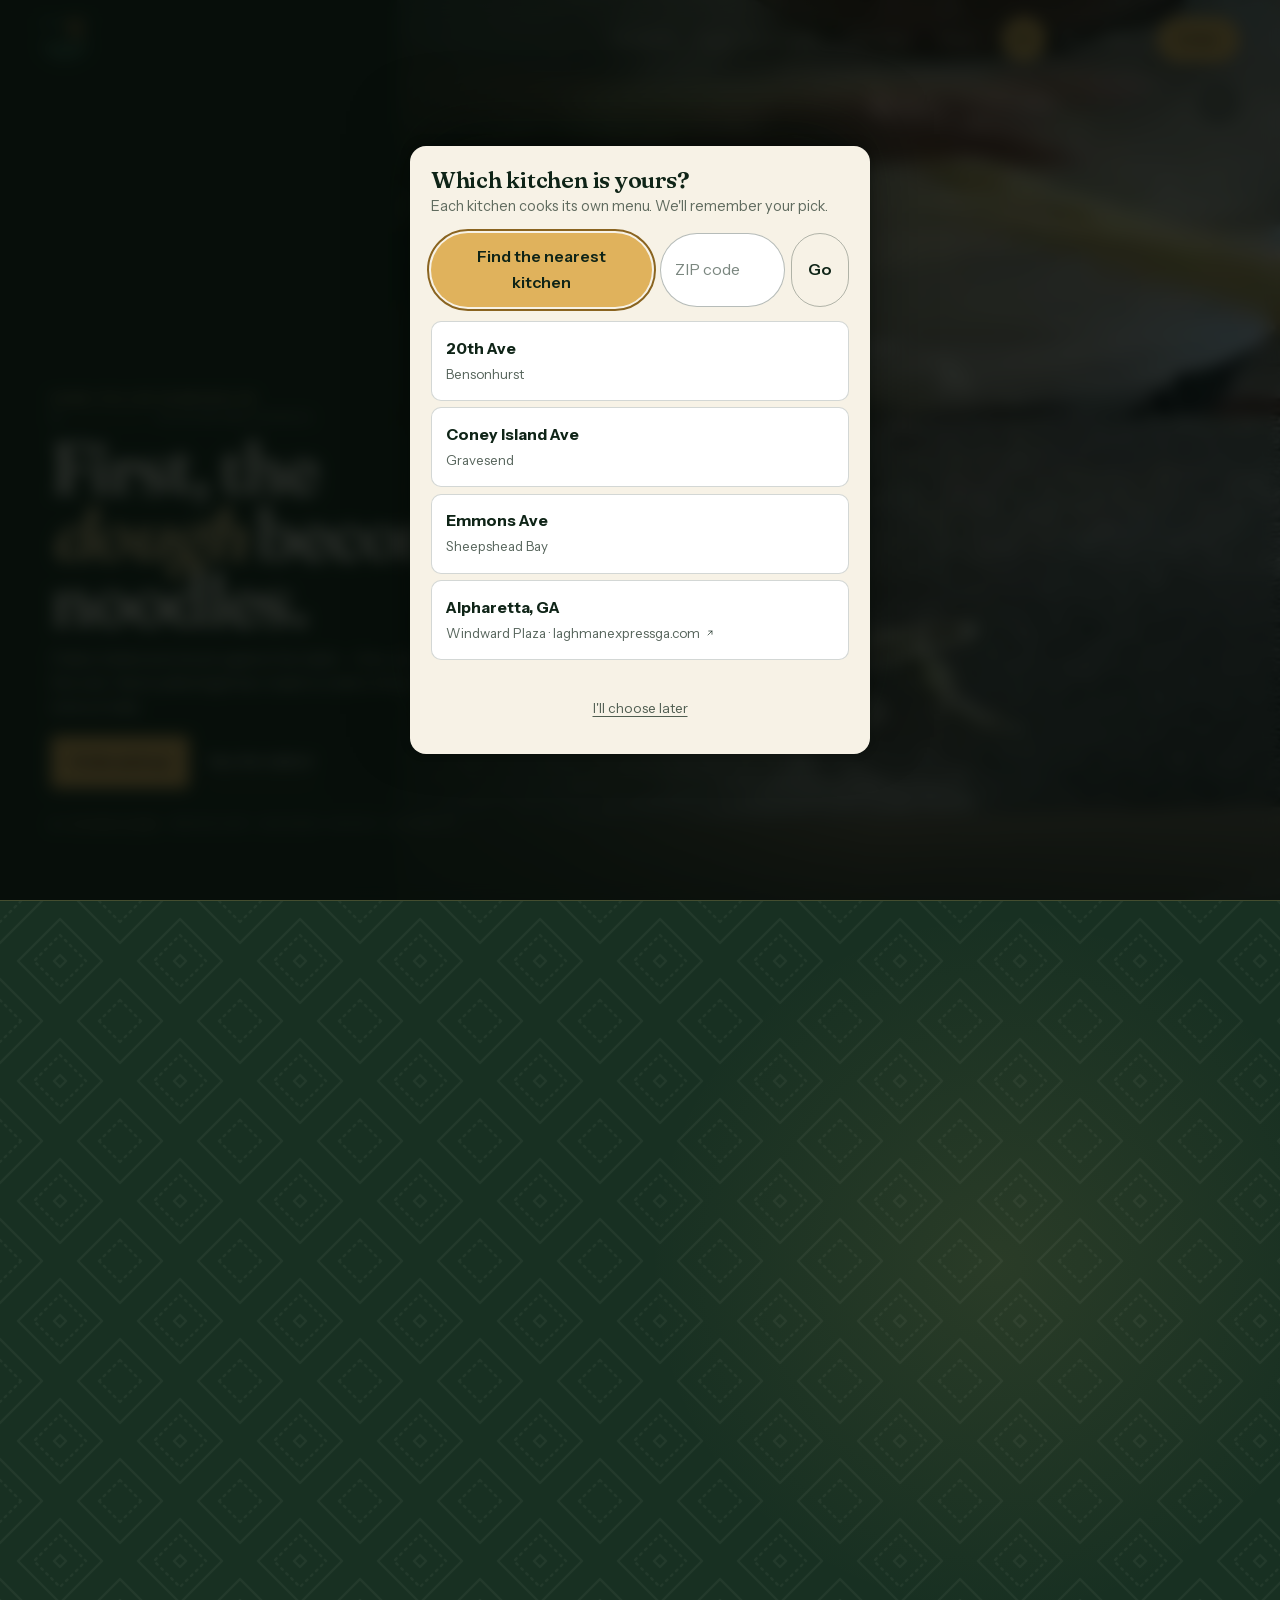
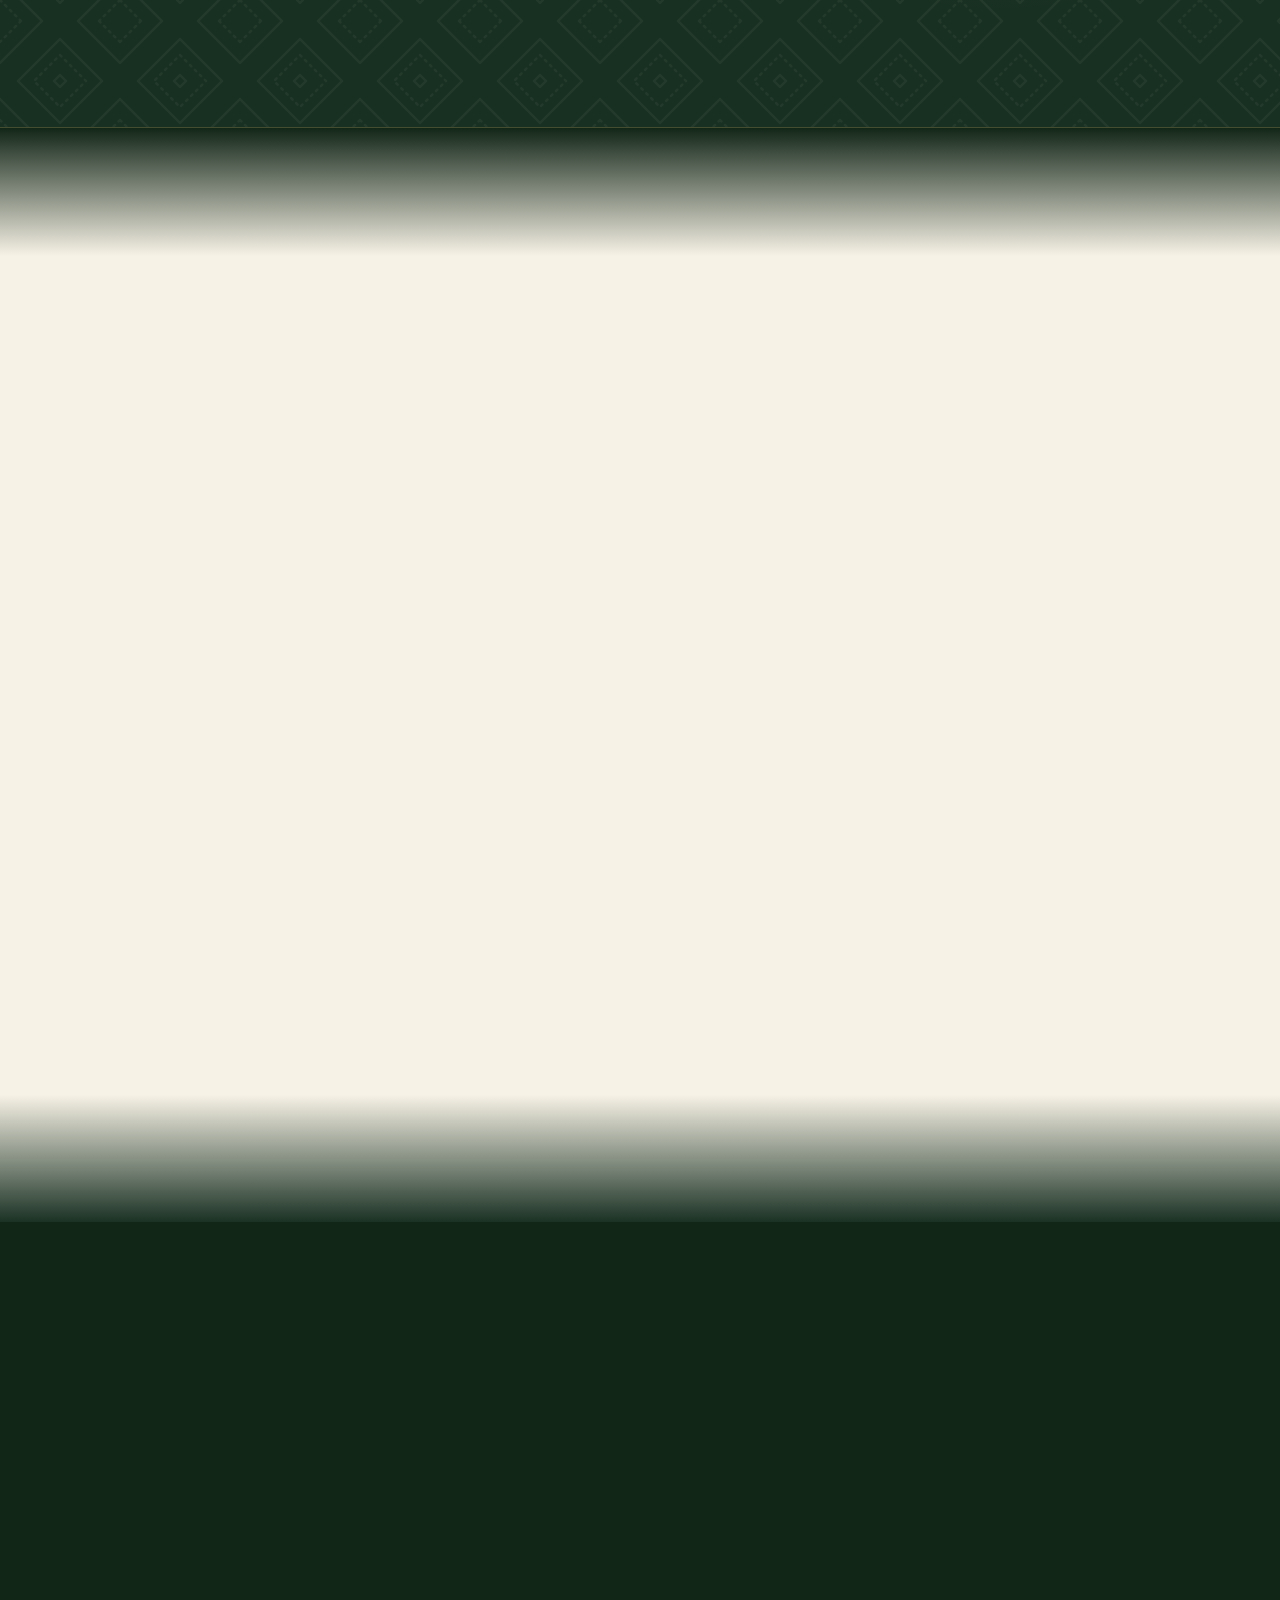
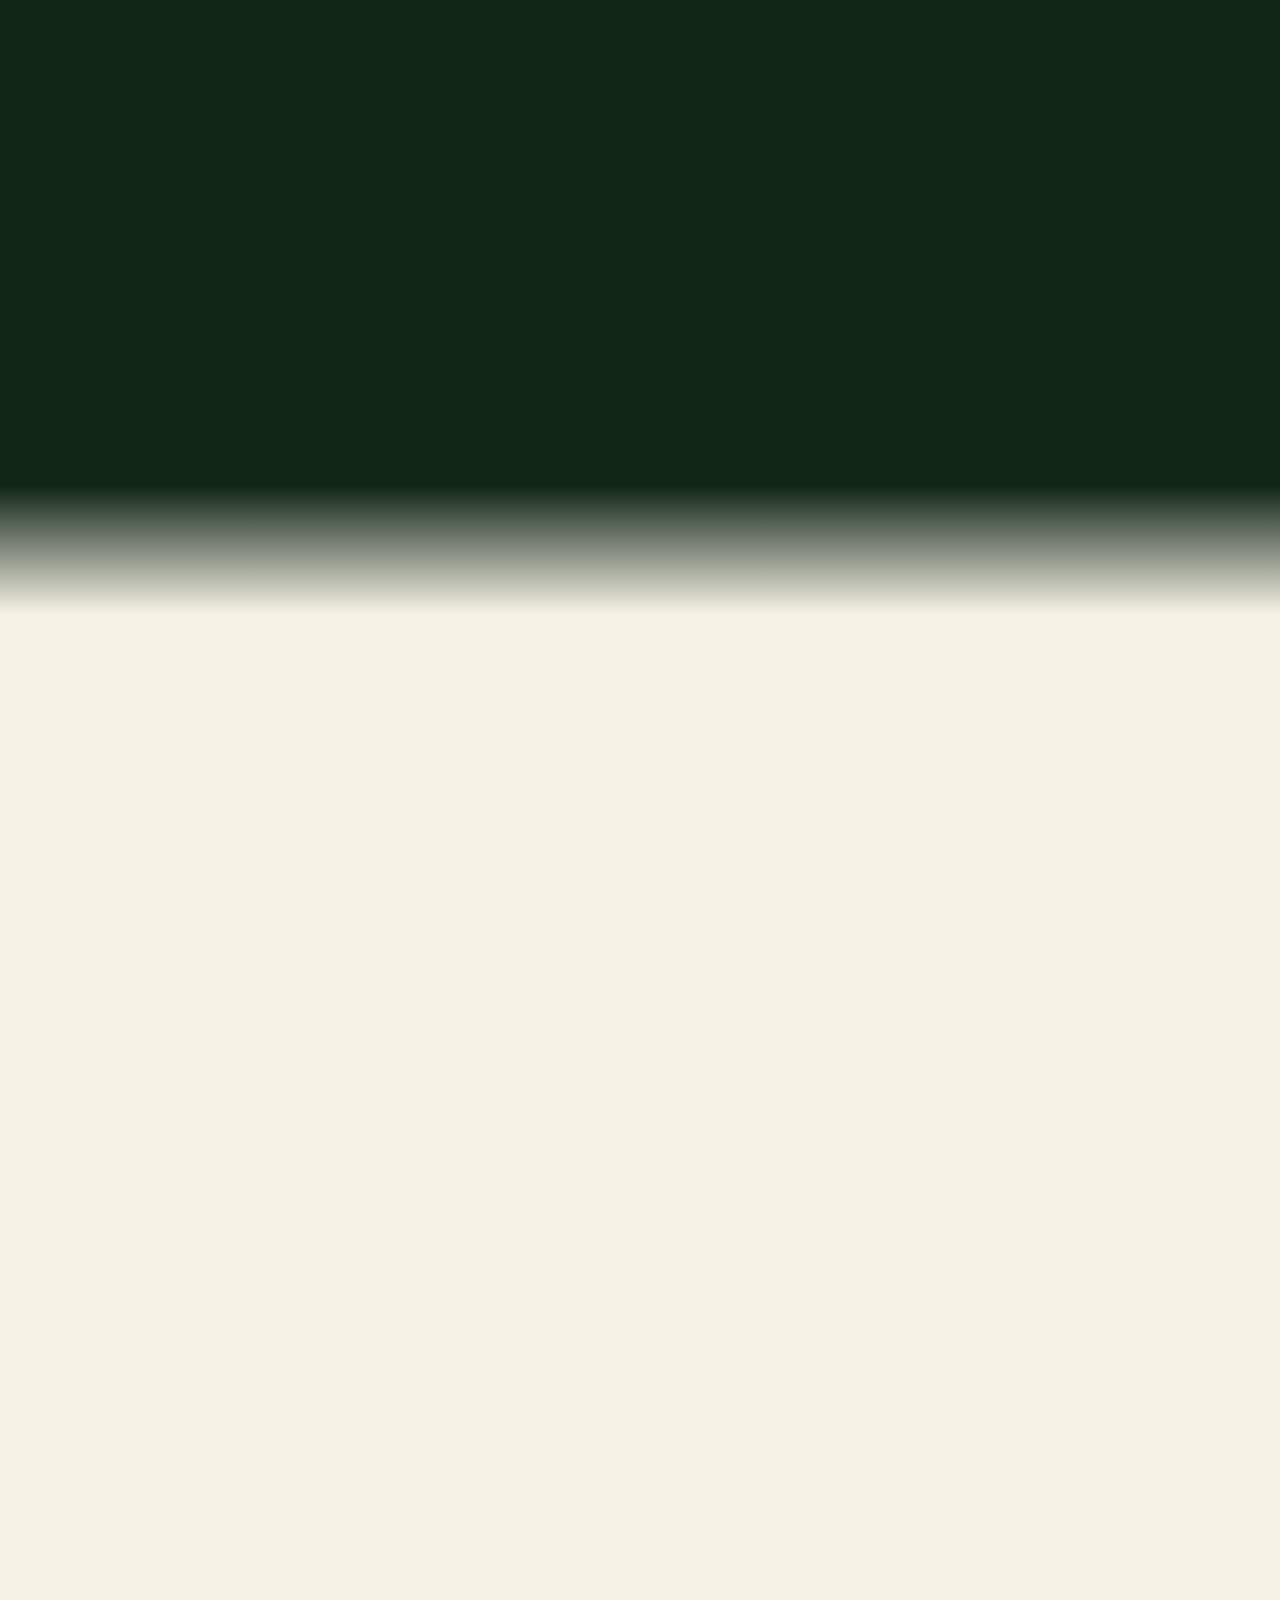
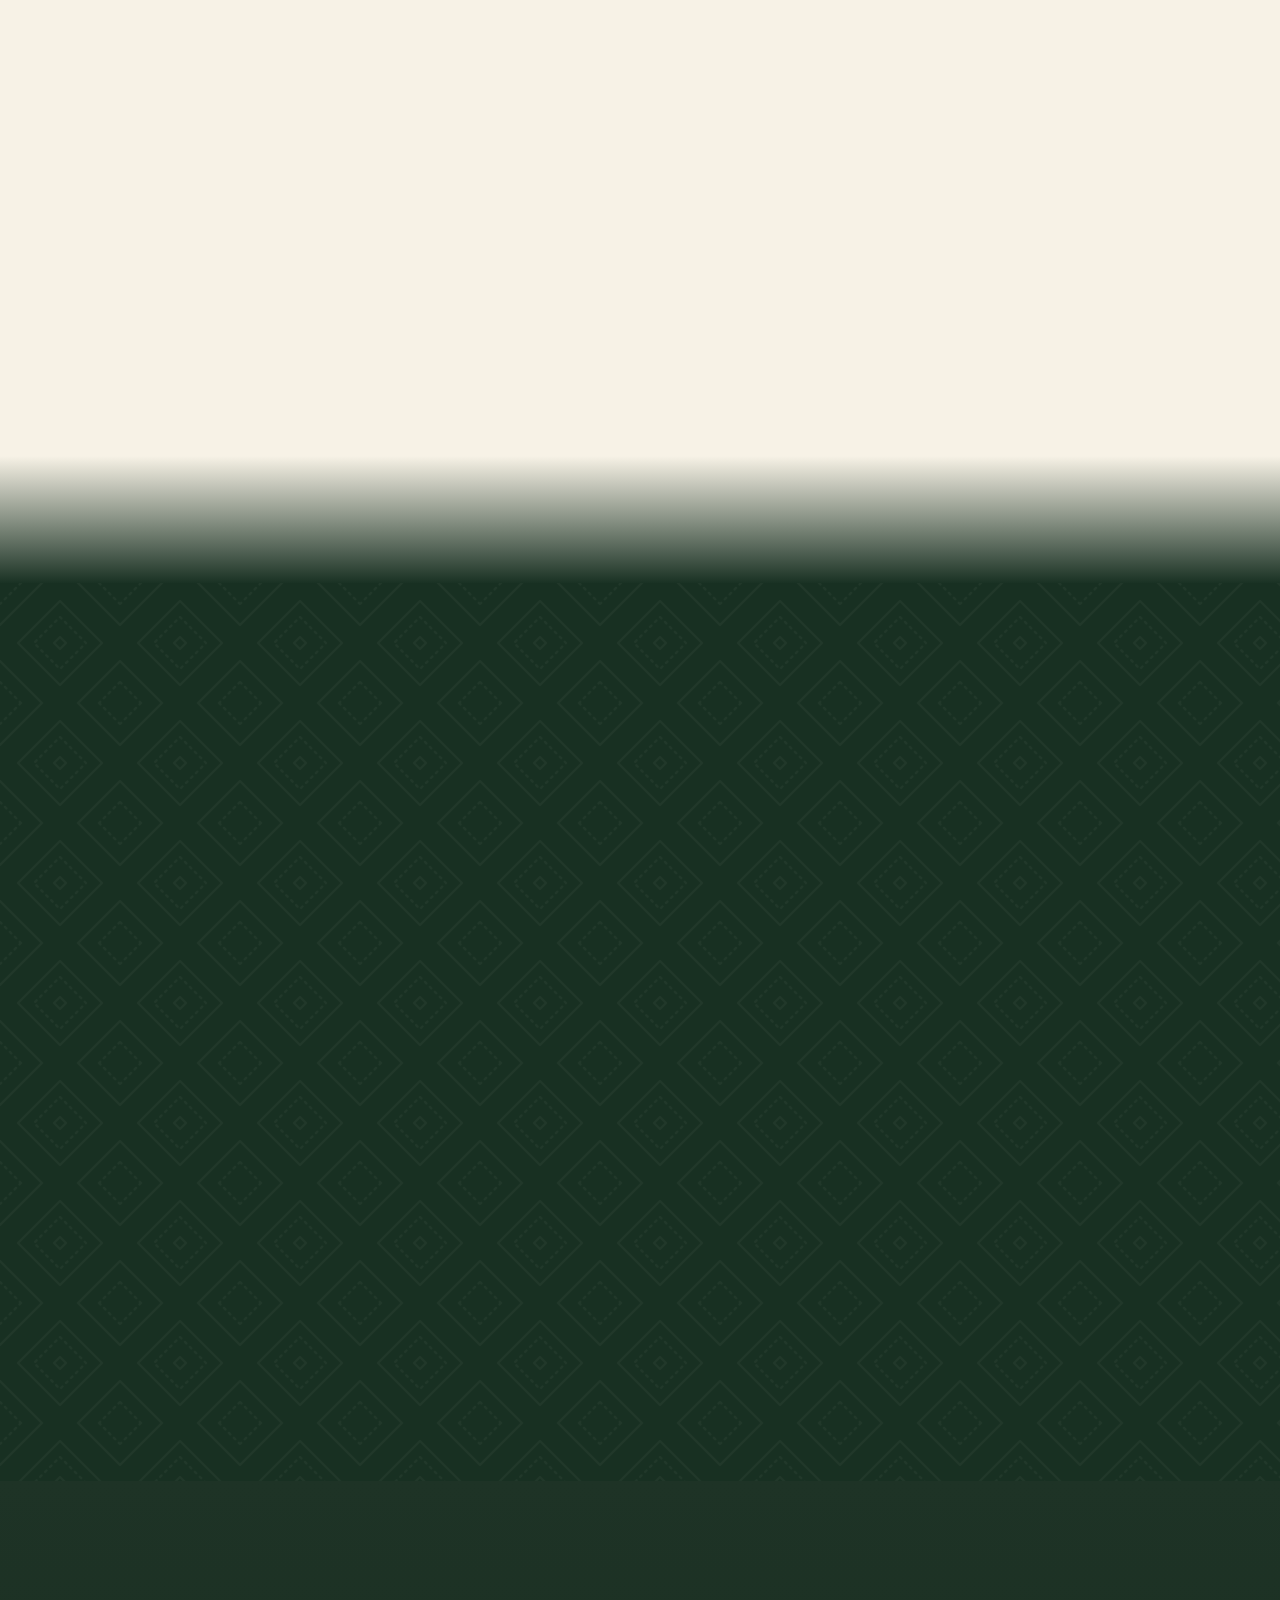
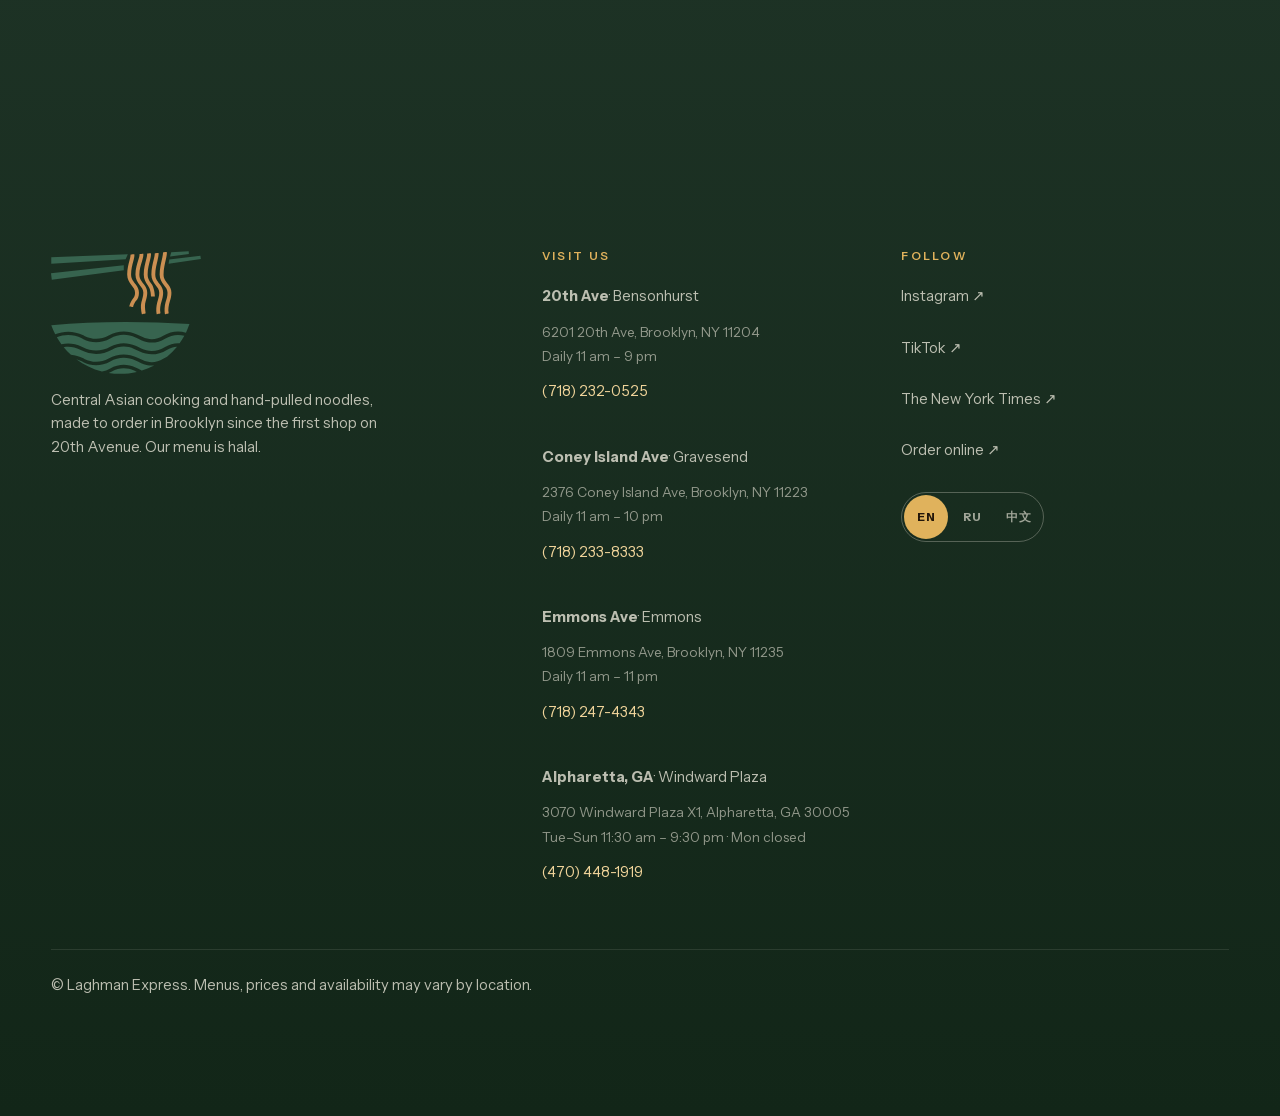
==== commit a75f546e: "flight payloads: recompute T-row byte lengths after the domain rewrite The path rewrite shortened st" ====
--- a/index.html
+++ b/index.html
@@ -1 +1 @@
-<!DOCTYPE html><!--rQFpajhSsFFjMVHHu3aNR--><html lang="en" class="__variable_c2b1f1 __variable_e7c0d6 __variable_dc0b91 __variable_ee90c9"><head><meta charSet="utf-8"/><meta name="viewport" content="width=device-width, initial-scale=1"/><link rel="preload" href="/_next/static/media/26d0ba92e140f0dc-s.p.woff2" as="font" crossorigin="" type="font/woff2"/><link rel="preload" href="/_next/static/media/47f136985ef5b5cb-s.p.woff2" as="font" crossorigin="" type="font/woff2"/><link rel="preload" href="/_next/static/media/cb9f64d62d112b41-s.p.woff2" as="font" crossorigin="" type="font/woff2"/><link rel="preload" as="image" href="/assets/logo-mark-cream.svg"/><link rel="preload" as="image" href="/assets/film/hero-film-d.jpg"/><link rel="stylesheet" href="/_next/static/css/709941c8a522d1f2.css" data-precedence="next"/><link rel="stylesheet" href="/_next/static/css/3aabd7c3869008aa.css" data-precedence="next"/><link rel="stylesheet" href="/_next/static/css/880bb4a6678d2e83.css" data-precedence="next"/><link rel="preload" as="script" fetchPriority="low" href="/_next/static/chunks/webpack-27dcf7df9c022c10.js"/><script src="/_next/static/chunks/4bd1b696-c023c6e3521b1417.js" async=""></script><script src="/_next/static/chunks/255-8053554f0e9ae75b.js" async=""></script><script src="/_next/static/chunks/main-app-4a3a62d05ff66ea7.js" async=""></script><script src="/_next/static/chunks/31-acdf5753a02622b0.js" async=""></script><script src="/_next/static/chunks/app/page-ee6f924a46620842.js" async=""></script><link rel="preload" as="image" href="/assets/film/hero-poster.jpg" fetchPriority="high"/><meta name="next-size-adjust" content=""/><meta name="theme-color" content="#122618"/><title>Laghman Express — Hand-Pulled Noodles in Brooklyn &amp; Alpharetta</title><meta name="description" content="Hand-pulled laghman (лагман) and halal Central Asian cooking in Brooklyn and Alpharetta, GA. Named to The New York Times&#x27; 100 Best Restaurants in NYC, 2024–2026."/><meta name="robots" content="index, follow"/><link rel="canonical" href="https://laghmanexpress.com/"/><meta property="og:title" content="Laghman Express — You&#x27;ll hear your noodles first."/><meta property="og:description" content="Hand-pulled laghman (лагман) and halal Central Asian cooking in Brooklyn and Alpharetta, GA. Named to The New York Times&#x27; 100 Best Restaurants in NYC, 2024–2026."/><meta property="og:url" content="https://laghmanexpress.com/"/><meta property="og:site_name" content="Laghman Express"/><meta property="og:locale" content="en_US"/><meta property="og:image" content="https://laghmanexpress.com/assets/og-card.jpg"/><meta property="og:image:width" content="1200"/><meta property="og:image:height" content="630"/><meta property="og:image:alt" content="A bowl of hand-pulled laghman noodles with beef and peppers"/><meta property="og:locale:alternate" content="ru_RU"/><meta property="og:locale:alternate" content="zh_CN"/><meta property="og:type" content="website"/><meta name="twitter:card" content="summary_large_image"/><meta name="twitter:title" content="Laghman Express — You&#x27;ll hear your noodles first."/><meta name="twitter:description" content="Hand-pulled laghman (лагман) and halal Central Asian cooking in Brooklyn and Alpharetta, GA. Named to The New York Times&#x27; 100 Best Restaurants in NYC, 2024–2026."/><meta name="twitter:image" content="https://laghmanexpress.com/assets/og-card.jpg"/><meta name="twitter:image:width" content="1200"/><meta name="twitter:image:height" content="630"/><meta name="twitter:image:alt" content="A bowl of hand-pulled laghman noodles with beef and peppers"/><link rel="icon" href="/assets/favicon-64.png" type="image/png" sizes="64x64"/><link rel="apple-touch-icon" href="/assets/apple-touch-icon.png"/><link rel="manifest" href="/site.webmanifest"/><script src="/_next/static/chunks/polyfills-42372ed130431b0a.js" noModule=""></script><script defer src="/gate.js"></script><noscript><style>.rv{opacity:1!important;transform:none!important}</style></noscript><style>.brand-reference{object-fit:contain!important;border-radius:0!important;background:none!important}.brand-reference--lockup{width:auto!important;height:44px!important}.brand-reference--stack{width:150px!important;height:auto!important}/* client 2026-08-22: retire the craft section; recognition takes its dark cloth */#craft{display:none!important}.recognition{background:#183022!important}</style></head><body><div hidden=""><!--$--><!--/$--></div><script type="application/ld+json">{"@context": "https://schema.org", "@graph": [{"@type": "Organization", "@id": "https://laghmanexpress.com/#org", "name": "Laghman Express", "url": "https://laghmanexpress.com/", "award": "The New York Times 100 Best Restaurants in NYC — 2024, 2025 & 2026", "sameAs": ["https://www.instagram.com/laghman.express/", "https://www.tiktok.com/@laghman.express"], "logo": "https://laghmanexpress.com/assets/icon-512.png"}, {"@type": "Restaurant", "name": "Laghman Express — Emmons Avenue", "parentOrganization": {"@id": "https://laghmanexpress.com/#org"}, "servesCuisine": "Central Asian", "image": "https://laghmanexpress.com/assets/client-2026-08/emmons-storefront.jpg", "address": {"@type": "PostalAddress", "streetAddress": "1809 Emmons Ave", "addressLocality": "Brooklyn", "addressRegion": "NY", "postalCode": "11235", "addressCountry": "US"}, "geo": {"@type": "GeoCoordinates", "latitude": 40.5838, "longitude": -73.9425}, "priceRange": "$$", "acceptsReservations": false, "url": "https://laghmanexpress.com/", "telephone": "+1-718-247-4343", "menu": "https://laghmanexpress.com/order?k=emmons-ave", "hasMenu": "https://laghmanexpress.com/order?k=emmons-ave", "potentialAction": {"@type": "OrderAction", "target": "https://laghmanexpress.com/order?k=emmons-ave", "deliveryMethod": "http://purl.org/goodrelations/v1#DeliveryModePickup"}, "openingHoursSpecification": {"@type": "OpeningHoursSpecification", "dayOfWeek": ["Monday", "Tuesday", "Wednesday", "Thursday", "Friday", "Saturday", "Sunday"], "opens": "11:00", "closes": "23:00"}}, {"@type": "Restaurant", "name": "Laghman Express — 20th Avenue", "parentOrganization": {"@id": "https://laghmanexpress.com/#org"}, "servesCuisine": "Central Asian", "telephone": "+1-718-232-0525", "menu": "https://laghmanexpress.com/order?k=20th-ave", "image": "https://laghmanexpress.com/assets/film/hero-poster.jpg", "openingHoursSpecification": {"@type": "OpeningHoursSpecification", "dayOfWeek": ["Monday", "Tuesday", "Wednesday", "Thursday", "Friday", "Saturday", "Sunday"], "opens": "11:00", "closes": "21:00"}, "address": {"@type": "PostalAddress", "streetAddress": "6201 20th Ave", "addressLocality": "Brooklyn", "addressRegion": "NY", "postalCode": "11204", "addressCountry": "US"}, "geo": {"@type": "GeoCoordinates", "latitude": 40.6175, "longitude": -73.9903}, "priceRange": "$$", "acceptsReservations": false, "url": "https://laghmanexpress.com/", "hasMenu": "https://laghmanexpress.com/order?k=20th-ave", "potentialAction": {"@type": "OrderAction", "target": "https://laghmanexpress.com/order?k=20th-ave", "deliveryMethod": "http://purl.org/goodrelations/v1#DeliveryModePickup"}}, {"@type": "Restaurant", "name": "Laghman Express — Coney Island Avenue", "parentOrganization": {"@id": "https://laghmanexpress.com/#org"}, "servesCuisine": "Central Asian", "telephone": "+1-718-233-8333", "menu": "https://laghmanexpress.com/order?k=coney-island", "image": "https://laghmanexpress.com/assets/film/hero-poster.jpg", "openingHoursSpecification": {"@type": "OpeningHoursSpecification", "dayOfWeek": ["Monday", "Tuesday", "Wednesday", "Thursday", "Friday", "Saturday", "Sunday"], "opens": "11:00", "closes": "22:00"}, "address": {"@type": "PostalAddress", "streetAddress": "2376 Coney Island Ave", "addressLocality": "Brooklyn", "addressRegion": "NY", "postalCode": "11223", "addressCountry": "US"}, "geo": {"@type": "GeoCoordinates", "latitude": 40.606, "longitude": -73.9663}, "priceRange": "$$", "acceptsReservations": false, "url": "https://laghmanexpress.com/", "hasMenu": "https://laghmanexpress.com/order?k=coney-island", "potentialAction": {"@type": "OrderAction", "target": "https://laghmanexpress.com/order?k=coney-island", "deliveryMethod": "http://purl.org/goodrelations/v1#DeliveryModePickup"}}, {"@type": "Restaurant", "name": "Laghman Express — Alpharetta", "parentOrganization": {"@id": "https://laghmanexpress.com/#org"}, "servesCuisine": "Central Asian", "telephone": "+1-470-448-1919", "image": "https://laghmanexpress.com/assets/client-2026-08/alpharetta-storefront.jpg", "openingHoursSpecification": {"@type": "OpeningHoursSpecification", "dayOfWeek": ["Tuesday", "Wednesday", "Thursday", "Friday", "Saturday", "Sunday"], "opens": "11:30", "closes": "21:30"}, "address": {"@type": "PostalAddress", "streetAddress": "3070 Windward Plaza X1", "addressLocality": "Alpharetta", "addressRegion": "GA", "postalCode": "30005", "addressCountry": "US"}, "geo": {"@type": "GeoCoordinates", "latitude": 34.09, "longitude": -84.266}, "priceRange": "$$", "acceptsReservations": false, "url": "https://www.laghmanexpressga.com/", "sameAs": ["https://www.laghmanexpressga.com/"]}]}</script><header class="hdr"><a class="hdr__brand" href="/"><img class="brand-reference brand-reference--lockup" src="/assets/logo-mark-original.svg" alt="Laghman Express — Noodles Pulled by Hand" width="58" height="54"/></a><nav class="hdr__nav" aria-label="Sections"><a href="/about-us">About Us</a><a href="/#kitchen">From The Kitchen</a><a href="/#table">The Table</a><a href="/menu">Menu</a></nav><span class="hdr__lang"><span class="lang" role="group" aria-label="Language"><button type="button" class="on" aria-pressed="true">EN</button><button type="button" class="" aria-pressed="false">RU</button><button type="button" class="" aria-pressed="false">中文</button></span></span><button class="btn btn--gold" type="button">Order</button><button class="burger" type="button" aria-label="Menu" aria-expanded="false"><i></i><i></i><i></i></button></header><div class="mnav" aria-hidden="true" inert=""><button class="mnav__close" type="button" aria-label="Close">✕</button><a href="/about-us">About Us</a><a href="/#kitchen">From The Kitchen</a><a href="/#table">The Table</a><a href="/menu">Menu</a><div class="mnav__lang"><span class="lang" role="group" aria-label="Language"><button type="button" class="on" aria-pressed="true">EN</button><button type="button" class="" aria-pressed="false">RU</button><button type="button" class="" aria-pressed="false">中文</button></span></div></div><button class="btn btn--gold fab" type="button" aria-hidden="true" tabindex="-1">Order pickup</button><div class="order-overlay" role="dialog" aria-modal="true" aria-label="Choose your kitchen" aria-hidden="true" inert=""><div class="order-sheet" style="position:relative"><button class="order-close" aria-label="Close" type="button">✕</button><h3>Choose your kitchen</h3><p class="sub">Each kitchen keeps its own menu — and today&#x27;s is the only one that counts.</p><a class="order-loc" href="/order?k=20th-ave" target="_blank" rel="noopener noreferrer"><span><b>20th Ave</b><small>Bensonhurst<!-- --> · <!-- -->6201 20th Ave<!-- --> · <!-- -->Daily 11 am – 9 pm</small></span><span class="go">Order ↗</span></a><a class="order-loc" href="/order?k=coney-island" target="_blank" rel="noopener noreferrer"><span><b>Coney Island Ave</b><small>Gravesend<!-- --> · <!-- -->2376 Coney Island Ave<!-- --> · <!-- -->Daily 11 am – 10 pm</small></span><span class="go">Order ↗</span></a><a class="order-loc" href="/order?k=emmons-ave" target="_blank" rel="noopener noreferrer"><span><b>Emmons Ave</b><small>Emmons<!-- --> · <!-- -->1809 Emmons Ave<!-- --> · <!-- -->Daily 11 am – 11 pm</small></span><span class="go">Order ↗</span></a><a class="order-loc" href="tel:+14704481919"><span><b>Alpharetta, GA</b><small>Windward Plaza<!-- --> · <!-- -->3070 Windward Plaza X1<!-- --> · <!-- -->Tue–Sun 11:30 am – 9:30 pm · Mon closed</small><small>Orders by phone —<!-- --> <!-- -->(470) 448-1919</small></span><span class="go">Call</span></a><p class="order-note">You&#x27;ll finish on our official ordering site — that&#x27;s where today&#x27;s menu and prices live.</p></div></div><main><section class="hero" id="top"><div class="hero__film"><img class="poster" src="/assets/film/hero-film-d.jpg" alt="" aria-hidden="true" style="position:absolute;inset:0"/><video poster="/assets/film/hero-film-d.jpg" class="" muted="" loop="" playsInline="" autoPlay="" preload="auto" aria-hidden="true"></video></div><div class="hero__scrim"></div><div class="hero__body"><div class="hero__copy"><p class="hero__eyebrow rv in" style="--i:1">Hand-pulled in Brooklyn</p><div class="hero__chapter rv in" style="--i:1" aria-hidden="true"><span>01</span><i></i> <b>Dough becomes noodles</b></div><h1 class="rv in" style="--i:2"><span class="hero__h1-opening">First, the </span><span class="hero__h1-close"><i>dough</i><span class="hero__h1-tail"> becomes noodles.</span></span></h1><p class="hero__lead rv in" style="--i:2">Pulled, folded and struck against the table — then sent straight to the wok. Hand-pulled laghman, made to order in Brooklyn. The full menu is halal.</p><div class="hero__actions rv in" style="--i:3"><button class="btn btn--gold" type="button">Order pickup</button><a class="hero__secondary" href="#table">See the table<span aria-hidden="true"> ↓</span></a></div><div class="hero__meta rv in" style="--i:4"><span class="hero__areas">Bensonhurst · Gravesend · Emmons · Alpharetta</span></div></div></div></section><section class="recognition cloth" aria-labelledby="recognition-title"><div class="shell recognition__grid"><div class="recognition__copy rv"><span class="eyebrow">The New York Times</span><h2 id="recognition-title">Three years in New York City’s 100 Best.</h2><p>The New York Times included Laghman Express in its annual list in 2024, 2025 and 2026. Choose a year to read the official entry.</p><a class="recognition__about" href="/about/">Meet the team behind every bowl<span aria-hidden="true"> →</span></a></div><div class="recognition__seals" role="list" aria-label="The New York Times recognition"><a class="recognition__seal rv" style="--i:1" href="https://www.nytimes.com/shared/v2/interactive/2024/dining/best-nyc-restaurants/laghman-express.html" target="_blank" rel="noopener noreferrer" aria-label="Read the NYT entry: 2024" role="listitem"><span class="recognition__rim" aria-hidden="true"></span><span class="recognition__source">The New York Times</span><strong>2024</strong><span class="recognition__mark">NYC · 100</span><span class="recognition__arrow" aria-hidden="true">↗</span></a><a class="recognition__seal rv" style="--i:2" href="https://www.nytimes.com/shared/v2/interactive/2025/dining/best-nyc-restaurants/laghman-express.html" target="_blank" rel="noopener noreferrer" aria-label="Read the NYT entry: 2025" role="listitem"><span class="recognition__rim" aria-hidden="true"></span><span class="recognition__source">The New York Times</span><strong>2025</strong><span class="recognition__mark">NYC · 100</span><span class="recognition__arrow" aria-hidden="true">↗</span></a><a class="recognition__seal rv" style="--i:3" href="https://www.nytimes.com/shared/v2/interactive/2026/dining/best-nyc-restaurants/laghman-express.html" target="_blank" rel="noopener noreferrer" aria-label="Read the NYT entry: 2026" role="listitem"><span class="recognition__rim" aria-hidden="true"></span><span class="recognition__source">The New York Times</span><strong>2026</strong><span class="recognition__mark">NYC · 100</span><span class="recognition__arrow" aria-hidden="true">↗</span></a></div></div></section><section class="sec paper" id="table"><div class="shell"><div class="sec__head sec__head--row rv"><div><span class="eyebrow">What lands on the table</span><h2>Ten plates, and the one you came for.</h2><p>Every kitchen keeps its own menu, and today&#x27;s is the only one that counts — live prices and availability live on the ordering site.</p></div><div class="railnav"><button type="button" aria-label="Scroll left">←</button><button type="button" aria-label="Scroll right">→</button></div></div></div><div class="shell"><div class="rail"><article class="dish rv" style="--i:0"><div class="dish__pic"><img src="/assets/client-2026-08/guyurou-laghman-1.jpg" alt="Hand-pulled laghman noodles under a wok topping" loading="lazy" decoding="async"/><img class="dish__alternate" src="/assets/client-2026-08/guyurou-laghman-2.jpg" alt="" loading="lazy" decoding="async"/><span class="dish__tag">Hand-pulled · Wok</span></div><div class="dish__txt"><h3>Guyurou Laghman</h3><p>Hand-pulled noodles — the chew you came for — under a topping straight off the wok.</p></div></article><article class="dish rv" style="--i:1"><div class="dish__pic"><img src="/assets/client-2026-08/dry-fried-noodles.jpg" alt="Noodles tossed in a wok over open flame" loading="lazy" decoding="async"/><span class="dish__tag">Wok</span></div><div class="dish__txt"><h3>Dry Fried Noodles</h3><p>The same noodles, fired dry in an open flame until the edges catch.</p></div></article><article class="dish rv" style="--i:2"><div class="dish__pic"><img src="/assets/shot/dish-samsa.jpg" alt="A tray of freshly baked samsa with sesame" loading="lazy" decoding="async"/><span class="dish__tag">Baked</span></div><div class="dish__txt"><h3>Samsa</h3><p>Baked pastries — the crust shatters, and the crumbs are your problem.</p></div></article><article class="dish rv" style="--i:3"><div class="dish__pic"><img src="/assets/client-2026-08/central-asian-manty-1.jpg" alt="Rows of hand-pleated manty before steaming" loading="lazy" decoding="async"/><img class="dish__alternate" src="/assets/client-2026-08/central-asian-manty-2.jpg" alt="" loading="lazy" decoding="async"/><span class="dish__tag">Steamed</span></div><div class="dish__txt"><h3>Central Asian Manty</h3><p>Broad dumplings pleated by hand — soft tops, scalding middles.</p></div></article><article class="dish rv" style="--i:0"><div class="dish__pic"><img src="/assets/client-2026-08/cumin-lamb.jpg" alt="Cumin lamb with peppers plated in the kitchen" loading="lazy" decoding="async"/><span class="dish__tag">Wok</span></div><div class="dish__txt"><h3>Cumin Lamb</h3><p>Off the pan and onto the pass, still loud.</p></div></article><article class="dish rv" style="--i:1"><div class="dish__pic"><img src="/assets/client-2026-08/dapanji.jpg" alt="Dapanji served over noodles" loading="lazy" decoding="async"/><span class="dish__tag">Wok</span></div><div class="dish__txt"><h3>Dapanji</h3><p>The plate people order without reading the rest of the menu.</p></div></article><article class="dish rv" style="--i:2"><div class="dish__pic"><img src="/assets/shot/dish-bread.jpg" alt="Round seeded Central Asian bread from the oven" loading="lazy" decoding="async"/><span class="dish__tag">Oven</span></div><div class="dish__txt"><h3>Non — the bread</h3><p>Out of the oven in rounds, seeded, and gone by the afternoon.</p></div></article><article class="dish rv" style="--i:3"><div class="dish__pic"><img src="/assets/client-2026-08/soup-of-the-day.jpg" alt="A fork lifting from a bowl of soup" loading="lazy" decoding="async"/><span class="dish__tag">Broth</span></div><div class="dish__txt"><h3>Soup of the day</h3><p>A fork, a bowl, and no conversation for a minute.</p></div></article><article class="dish rv" style="--i:0"><div class="dish__pic"><img src="/assets/shot/dish-greens.jpg" alt="A cold green side dish with potato and peppers" loading="lazy" decoding="async"/><span class="dish__tag">Cold</span></div><div class="dish__txt"><h3>Green side</h3><p>The cold, sharp thing that makes the hot plate work.</p></div></article><article class="dish rv" style="--i:1"><div class="dish__pic"><img src="/assets/client-2026-08/tea.jpg" alt="Glass teapots with citrus and spices" loading="lazy" decoding="async"/><span class="dish__tag">Pot</span></div><div class="dish__txt"><h3>Tea</h3><p>Poured for the table, refilled without asking.</p></div></article></div></div><div class="shell" style="margin-top:1.5rem"><button class="btn btn--gold rv" type="button">See the live menu &amp; order</button></div></section><section class="sec dark craft cloth" id="craft"><div class="shell"><div class="sec__head rv"><span class="eyebrow">After the pull</span><h2>Three movements to the table.</h2><p class="about__lead">The same kitchen rhythm carries the rest of the menu: shaped by hand, sent to the fire, brought to the table under steam.</p></div><div class="craft__grid"><div><div data-i="0" class="beat active"><span class="beat__n">02</span><h3>Shaped by hand</h3><p>Manty and samsa are closed one at a time, by the same hands, all day. Nothing about that step has been made faster in a hundred years.</p><div class="beat__pic"><video poster="/assets/film/craft-shape.jpg" muted="" loop="" playsInline="" preload="none" aria-hidden="true"></video></div></div><div data-i="1" class="beat"><span class="beat__n">03</span><h3>Straight to the fire</h3><p>Seconds off the hook, the noodles meet the wok. It is the loudest and the shortest part of their life.</p><div class="beat__pic"><video poster="/assets/film/craft-fire.jpg" muted="" loop="" playsInline="" preload="none" aria-hidden="true"></video></div></div><div data-i="2" class="beat"><span class="beat__n">04</span><h3>To the table, steaming</h3><p>The bowl lands under its own cloud. That is the whole secret. There isn&#x27;t another one.</p><div class="beat__pic"><video poster="/assets/film/craft-serve.jpg" muted="" loop="" playsInline="" preload="none" aria-hidden="true"></video></div></div></div></div></div></section><section class="sec feed" id="kitchen"><div class="shell"><div class="sec__head sec__head--row rv"><div><span class="eyebrow">Straight from the kitchen</span><h2>We film the place while we run it.</h2><p>15<!-- --> <!-- -->clips the team posted themselves — the pass at lunch, the jokes at the register, the wok when nobody is watching. Tap one.</p></div><a class="btn btn--ghost" href="https://www.tiktok.com/@laghman.express" target="_blank" rel="noopener noreferrer">@laghman.express ↗</a></div></div><div class="shell"><div class="rail"><button class="tile rv" style="--i:0" type="button" aria-label="Play: Everyone&#x27;s favourite dish, according to the team"><img src="/assets/feed/team-favorites.jpg" alt="" loading="lazy" decoding="async" width="480" height="854"/><span class="tile__play"><b aria-hidden="true">▶</b>Everyone&#x27;s favourite dish, according to the team</span></button><button class="tile rv" style="--i:1" type="button" aria-label="Play: When the customer drops you"><img src="/assets/feed/7595025127692143902.jpg" alt="" loading="lazy" decoding="async" width="480" height="854"/><span class="tile__play"><b aria-hidden="true">▶</b>When the customer drops you</span></button><button class="tile rv" style="--i:2" type="button" aria-label="Play: I&#x27;d start with the cold noodle with lamb cumin"><img src="/assets/feed/7570575117542034718.jpg" alt="" loading="lazy" decoding="async" width="480" height="854"/><span class="tile__play"><b aria-hidden="true">▶</b>I&#x27;d start with the cold noodle with lamb cumin</span></button><button class="tile rv" style="--i:3" type="button" aria-label="Play: Friendly reminder: I am not a food ATM"><img src="/assets/feed/7506344043824090399.jpg" alt="" loading="lazy" decoding="async" width="480" height="854"/><span class="tile__play"><b aria-hidden="true">▶</b>Friendly reminder: I am not a food ATM</span></button><button class="tile rv" style="--i:4" type="button" aria-label="Play: God bless those friends"><img src="/assets/feed/7563826715882048799.jpg" alt="" loading="lazy" decoding="async" width="480" height="854"/><span class="tile__play"><b aria-hidden="true">▶</b>God bless those friends</span></button><button class="tile rv" style="--i:5" type="button" aria-label="Play: Lunch, uninterrupted"><img src="/assets/feed/7577510966196194590.jpg" alt="" loading="lazy" decoding="async" width="480" height="854"/><span class="tile__play"><b aria-hidden="true">▶</b>Lunch, uninterrupted</span></button><button class="tile rv" style="--i:0" type="button" aria-label="Play: Unless the salad is topped with meat"><img src="/assets/feed/7583764135666601247.jpg" alt="" loading="lazy" decoding="async" width="480" height="854"/><span class="tile__play"><b aria-hidden="true">▶</b>Unless the salad is topped with meat</span></button><button class="tile rv" style="--i:1" type="button" aria-label="Play: Sure thing, we can"><img src="/assets/feed/7588408675258076446.jpg" alt="" loading="lazy" decoding="async" width="480" height="854"/><span class="tile__play"><b aria-hidden="true">▶</b>Sure thing, we can</span></button><button class="tile rv" style="--i:2" type="button" aria-label="Play: It makes all that whisking worthwhile"><img src="/assets/feed/7569747151018790175.jpg" alt="" loading="lazy" decoding="async" width="480" height="854"/><span class="tile__play"><b aria-hidden="true">▶</b>It makes all that whisking worthwhile</span></button><button class="tile rv" style="--i:3" type="button" aria-label="Play: 6201 20th Avenue, Brooklyn"><img src="/assets/feed/7489885874918804766.jpg" alt="" loading="lazy" decoding="async" width="480" height="854"/><span class="tile__play"><b aria-hidden="true">▶</b>6201 20th Avenue, Brooklyn</span></button><button class="tile rv" style="--i:4" type="button" aria-label="Play: Money comes back, experiences don&#x27;t"><img src="/assets/feed/7593106409848343839.jpg" alt="" loading="lazy" decoding="async" width="480" height="854"/><span class="tile__play"><b aria-hidden="true">▶</b>Money comes back, experiences don&#x27;t</span></button><button class="tile rv" style="--i:5" type="button" aria-label="Play: The wok, when nobody is watching"><img src="/assets/feed/7524484156261289246.jpg" alt="" loading="lazy" decoding="async" width="480" height="854"/><span class="tile__play"><b aria-hidden="true">▶</b>The wok, when nobody is watching</span></button><button class="tile rv" style="--i:0" type="button" aria-label="Play: Inject laghman into my veins"><img src="/assets/feed/7658139999354850590.jpg" alt="" loading="lazy" decoding="async" width="480" height="854"/><span class="tile__play"><b aria-hidden="true">▶</b>Inject laghman into my veins</span></button><button class="tile rv" style="--i:1" type="button" aria-label="Play: Grand opening in Brooklyn"><img src="/assets/feed/7295234508436065578.jpg" alt="" loading="lazy" decoding="async" width="480" height="854"/><span class="tile__play"><b aria-hidden="true">▶</b>Grand opening in Brooklyn</span></button><button class="tile rv" style="--i:2" type="button" aria-label="Play: A day, start to finish"><img src="/assets/feed/7607661275392281886.jpg" alt="" loading="lazy" decoding="async" width="480" height="854"/><span class="tile__play"><b aria-hidden="true">▶</b>A day, start to finish</span></button></div></div><div class="story" role="dialog" aria-modal="true" aria-label="We film the place while we run it." aria-hidden="true" inert=""></div></section><section class="sec paper" id="room"><div class="shell"><div class="sec__head rv"><span class="eyebrow">The room</span><h2>Somebody&#x27;s grandmother would recognise this table.</h2><svg class="orn orn-rule" viewBox="0 0 320 40" aria-hidden="true"><defs><g id="svU"><path d="M0 20c20-15 40-15 60 0s40 15 60 0"></path><circle cx="30" cy="9" r="4.6"></circle><circle cx="30" cy="9" r="9.6" stroke-dasharray="2.2 5.35"></circle><path d="M76 26c7 .5 10.5 4.5 10 11c-6.5.5-10.5-3.5-10-11z"></path><circle cx="60" cy="20" r="1.7"></circle></g></defs><circle cx="24" cy="20" r="1.8"></circle><path d="M30 20h10"></path><use href="#svU" x="40"></use><use href="#svU" x="160"></use><path d="M280 20h10"></path><circle cx="296" cy="20" r="1.8"></circle></svg></div><div class="room__grid"><figure class="photo-frame rv" style="--i:0"><span class="tape" aria-hidden="true"></span><span class="zoom"><img src="/assets/shot/room-guest.jpg" alt="A guest in a traditional kalpak reading the menu over tea" loading="lazy" decoding="async"/></span><figcaption>A tea and a menu, no hurry</figcaption></figure><figure class="photo-frame rv frame-tiltR" style="--i:1"><span class="tape" aria-hidden="true"></span><span class="zoom"><img src="/assets/shot/people-chef.jpg" alt="A cook carrying two finished plates out of the kitchen" loading="lazy" decoding="async"/></span><figcaption>The pass</figcaption></figure><figure class="photo-frame rv" style="--i:2"><span class="tape" aria-hidden="true"></span><span class="zoom"><img src="/assets/client-2026-08/kitchen-team.jpg" alt="The Laghman Express team working in the open kitchen" loading="lazy" decoding="async"/></span><figcaption>The open kitchen team</figcaption></figure><figure class="photo-frame rv frame-wide frame-tiltR" style="--i:3"><span class="tape" aria-hidden="true"></span><span class="zoom"><img src="/assets/team-brand-image.jpg" alt="The Laghman Express team in the kitchen" loading="lazy" decoding="async"/></span><figcaption>The people who fill it</figcaption></figure></div><div class="beats rv"><p>Laghman Express began with a conviction: that hand-pulled noodles from Central Asia belong on New York&#x27;s map — made with the same care on 20th Avenue as anywhere the dish is loved.</p><p>The kitchens are built around the dough itself — Kyrgyz, Uyghur, Uzbek and Kazakh influences, cooked for the neighbourhoods outside the door.</p><p>From 20th Avenue in Bensonhurst to Coney Island Avenue, Emmons Avenue and Alpharetta, the team carries the same standards into every kitchen. The New York Times named Laghman Express among the city&#x27;s 100 best in 2024, 2025 and 2026.</p></div><div class="press rv"><span class="eyebrow">In print</span><ul><li><a href="https://www.bkmag.com/2024/02/09/tuck-into-some-hearty-central-asian-fare-at-laghman-express/" target="_blank" rel="noopener noreferrer">“<!-- -->Hearty Central Asian fare worth crossing the borough for.<!-- -->” — <b>Brooklyn Magazine</b>, <!-- -->2024<!-- --> ↗</a></li><li><a href="https://hellgatenyc.com/laghman-express-uyghur-noodles-review/" target="_blank" rel="noopener noreferrer">“<!-- -->Hand-pulled Uyghur noodles that earn the line outside.<!-- -->” — <b>Hell Gate</b>, <!-- -->2024<!-- --> ↗</a></li><li><a href="https://www.nytimes.com/shared/v2/interactive/2024/dining/best-nyc-restaurants/laghman-express.html" target="_blank" rel="noopener noreferrer">“<!-- -->One of the city&#x27;s 100 best restaurants.<!-- -->” — <b>The New York Times</b>, <!-- -->2024, 2025 &amp; 2026<!-- --> ↗</a></li><li><a href="https://ceoworld.biz/2026/04/20/gulnoza-jurayeva-if-you-cannot-repeat-the-result-you-do-not-have-a-platform/" target="_blank" rel="noopener noreferrer">Chef profile<!-- --> — <b>CEOWORLD</b>, 2026 ↗</a></li></ul></div></div></section><section class="sec dark cloth" id="where"><div class="shell"><div class="sec__head rv"><span class="eyebrow">Where we are</span><h2>Three kitchens in Brooklyn. One in Georgia.</h2><p>Each kitchen cooks its own menu. Pick the one you can walk to.</p></div><div class="locs"><article class="loc rv" style="--i:0"><div class="loc__pic"><img src="/assets/client-2026-08/bensonhurst-storefront.jpg" alt="The Laghman Express storefront on a Brooklyn avenue" loading="lazy" decoding="async"/></div><div class="loc__body"><span class="eyebrow">Bensonhurst</span><h3>20th Ave</h3><address>6201 20th Ave<br/>Brooklyn, NY 11204<br/>Daily 11 am – 9 pm</address><div class="loc__row"><a class="btn btn--gold" href="/order?k=20th-ave" target="_blank" rel="noopener noreferrer">Order</a><a class="btn btn--ghost" href="tel:+17182320525">(718) 232-0525</a><a class="btn btn--ghost" href="https://www.google.com/maps/search/?api=1&amp;query=Laghman+Express+6201+20th+Ave+Brooklyn+NY+11204" target="_blank" rel="noopener noreferrer">Map<!-- --> ↗</a></div></div></article><article class="loc rv" style="--i:1"><div class="loc__pic"><img src="/assets/client-2026-08/gravesend-storefront.jpg" alt="The Laghman Express storefront on Coney Island Avenue in Gravesend" loading="lazy" decoding="async"/></div><div class="loc__body"><span class="eyebrow">Gravesend</span><h3>Coney Island Ave</h3><address>2376 Coney Island Ave<br/>Brooklyn, NY 11223<br/>Daily 11 am – 10 pm</address><div class="loc__row"><a class="btn btn--gold" href="/order?k=coney-island" target="_blank" rel="noopener noreferrer">Order</a><a class="btn btn--ghost" href="tel:+17182338333">(718) 233-8333</a><a class="btn btn--ghost" href="https://www.google.com/maps/search/?api=1&amp;query=Laghman+Express+2376+Coney+Island+Ave+Brooklyn+NY+11223" target="_blank" rel="noopener noreferrer">Map<!-- --> ↗</a></div></div></article><article class="loc rv" style="--i:2"><div class="loc__pic"><img src="/assets/client-2026-08/emmons-storefront.jpg" alt="The Laghman Express storefront on Emmons Avenue in Brooklyn" loading="lazy" decoding="async"/></div><div class="loc__body"><span class="eyebrow">Emmons</span><h3>Emmons Ave</h3><address>1809 Emmons Ave<br/>Brooklyn, NY 11235<br/>Daily 11 am – 11 pm</address><div class="loc__row"><a class="btn btn--gold" href="/order?k=emmons-ave" target="_blank" rel="noopener noreferrer">Order</a><a class="btn btn--ghost" href="tel:+17182474343">(718) 247-4343</a><a class="btn btn--ghost" href="https://www.google.com/maps/search/?api=1&amp;query=Laghman+Express+1809+Emmons+Ave+Brooklyn+NY+11235" target="_blank" rel="noopener noreferrer">Map<!-- --> ↗</a></div></div></article><article class="loc rv" style="--i:3"><div class="loc__pic"><img src="/assets/client-2026-08/alpharetta-storefront.jpg" alt="The Laghman Express storefront at Windward Plaza in Alpharetta" loading="lazy" decoding="async"/></div><div class="loc__body"><span class="eyebrow">Windward Plaza</span><h3>Alpharetta, GA</h3><address>3070 Windward Plaza X1<br/>Alpharetta, GA 30005<br/>Tue–Sun 11:30 am – 9:30 pm · Mon closed</address><div class="loc__row"><a class="btn btn--ghost" href="tel:+14704481919">(470) 448-1919</a><a class="btn btn--ghost" href="https://www.google.com/maps/search/?api=1&amp;query=Laghman+Express+3070+Windward+Plaza+Alpharetta+GA+30005" target="_blank" rel="noopener noreferrer">Map<!-- --> ↗</a></div></div></article></div></div></section></main><footer class="ftr"><div class="shell"><div class="ftr__finale rv"><div class="kochkor" aria-hidden="true"><svg class="orn wing" viewBox="0 0 140 40" aria-hidden="true"><path d="M13 14l6 6-6 6-6-6z"></path><path d="M22 20h8"></path><path d="M30 20c12 0 19-3 25-11c4-5.5 11.5-6 14.5-1c3 5-.5 10.5-6 10.5c-4.4 0-6.6-3.4-5.3-6.8"></path><path d="M102 20c-12 0-19 3-25 11c-4 5.5-11.5 6-14.5 1c-3-5 .5-10.5 6-10.5c4.4 0 6.6 3.4 5.3 6.8"></path><path d="M102 20h28"></path></svg><img class="brand-reference brand-reference--small" src="/assets/logo-mark-original.svg" alt="" width="60" height="56"/><svg class="orn wing flip" viewBox="0 0 140 40" aria-hidden="true"><path d="M13 14l6 6-6 6-6-6z"></path><path d="M22 20h8"></path><path d="M30 20c12 0 19-3 25-11c4-5.5 11.5-6 14.5-1c3 5-.5 10.5-6 10.5c-4.4 0-6.6-3.4-5.3-6.8"></path><path d="M102 20c-12 0-19 3-25 11c-4 5.5-11.5 6-14.5 1c-3-5 .5-10.5 6-10.5c4.4 0 6.6 3.4 5.3 6.8"></path><path d="M102 20h28"></path></svg></div><p class="ftr__line">The dough is ready when you are.</p><button class="btn btn--gold" type="button">Order pickup</button></div><div class="ftr__grid"><div><div class="ftr__brand"><img class="brand-reference brand-reference--stack" src="/assets/logo-mark-original.svg" alt="Laghman Express — Noodles Pulled by Hand" width="150" height="139"/></div><p style="max-width:36ch">Central Asian cooking and hand-pulled noodles, made to order in Brooklyn since the first shop on 20th Avenue. Our menu is halal.</p></div><div><h3>Visit us</h3><ul class="ftr__locs"><li><a href="https://www.google.com/maps/search/?api=1&amp;query=Laghman+Express+6201+20th+Ave+Brooklyn+NY+11204" target="_blank" rel="noopener noreferrer"><b>20th Ave</b> · <!-- -->Bensonhurst</a><span>6201 20th Ave<!-- -->, <!-- -->Brooklyn, NY 11204</span><span>Daily 11 am – 9 pm</span><a href="tel:+17182320525" class="ftr__tel">(718) 232-0525</a></li><li><a href="https://www.google.com/maps/search/?api=1&amp;query=Laghman+Express+2376+Coney+Island+Ave+Brooklyn+NY+11223" target="_blank" rel="noopener noreferrer"><b>Coney Island Ave</b> · <!-- -->Gravesend</a><span>2376 Coney Island Ave<!-- -->, <!-- -->Brooklyn, NY 11223</span><span>Daily 11 am – 10 pm</span><a href="tel:+17182338333" class="ftr__tel">(718) 233-8333</a></li><li><a href="https://www.google.com/maps/search/?api=1&amp;query=Laghman+Express+1809+Emmons+Ave+Brooklyn+NY+11235" target="_blank" rel="noopener noreferrer"><b>Emmons Ave</b> · <!-- -->Emmons</a><span>1809 Emmons Ave<!-- -->, <!-- -->Brooklyn, NY 11235</span><span>Daily 11 am – 11 pm</span></li><li><a href="https://www.google.com/maps/search/?api=1&amp;query=Laghman+Express+3070+Windward+Plaza+Alpharetta+GA+30005" target="_blank" rel="noopener noreferrer"><b>Alpharetta, GA</b> · <!-- -->Windward Plaza</a><span>3070 Windward Plaza X1<!-- -->, <!-- -->Alpharetta, GA 30005</span><span>Tue–Sun 11:30 am – 9:30 pm · Mon closed</span><a href="tel:+14704481919" class="ftr__tel">(470) 448-1919</a></li></ul></div><div><h3>Follow</h3><ul><li><a href="https://www.instagram.com/laghman.express/" target="_blank" rel="noopener noreferrer">Instagram ↗</a></li><li><a href="https://www.tiktok.com/@laghman.express" target="_blank" rel="noopener noreferrer">TikTok ↗</a></li><li><a href="https://www.nytimes.com/shared/v2/interactive/2024/dining/best-nyc-restaurants/laghman-express.html" target="_blank" rel="noopener noreferrer">The New York Times ↗</a></li><li><a href="https://www.laghmanexpress.com/" target="_blank" rel="noopener noreferrer">Order online<!-- --> ↗</a></li></ul><div class="ftr__lang"><span class="lang" role="group" aria-label="Language"><button type="button" class="on" aria-pressed="true">EN</button><button type="button" class="" aria-pressed="false">RU</button><button type="button" class="" aria-pressed="false">中文</button></span></div></div></div><p class="ftr__legal">© Laghman Express. Menus, prices and availability may vary by location.</p></div></footer><!--$--><!--/$--><script src="/_next/static/chunks/webpack-27dcf7df9c022c10.js" id="_R_" async=""></script><script>(self.__next_f=self.__next_f||[]).push([0])</script><script>self.__next_f.push([1,"1:\"$Sreact.fragment\"\n6:I[7150,[],\"\"]\n:HL[\"/_next/static/media/26d0ba92e140f0dc-s.p.woff2\",\"font\",{\"crossOrigin\":\"\",\"type\":\"font/woff2\"}]\n:HL[\"/_next/static/media/47f136985ef5b5cb-s.p.woff2\",\"font\",{\"crossOrigin\":\"\",\"type\":\"font/woff2\"}]\n:HL[\"/_next/static/media/cb9f64d62d112b41-s.p.woff2\",\"font\",{\"crossOrigin\":\"\",\"type\":\"font/woff2\"}]\n:HL[\"/_next/static/css/709941c8a522d1f2.css\",\"style\"]\n:HL[\"/_next/static/css/3aabd7c3869008aa.css\",\"style\"]\n:HL[\"/_next/static/css/880bb4a6678d2e83.css\",\"style\"]\n2:T137a,{\"@context\": \"https://schema.org\", \"@graph\": [{\"@type\": \"Organization\", \"@id\": \"https://laghmanexpress.com/#org\", \"name\": \"Laghman Express\", \"url\": \"https://laghmanexpress.com/\", \"award\": \"The New York Times 100 Best Restaurants in NYC — 2024, 2025 & 2026\", \"sameAs\": [\"https://www.instagram.com/laghman.express/\", \"https://www.tiktok.com/@laghman.express\"], \"logo\": \"https://laghmanexpress.com/assets/icon-512.png\"}, {"])</script><script>self.__next_f.push([1,"\"@type\": \"Restaurant\", \"name\": \"Laghman Express — Emmons Avenue\", \"parentOrganization\": {\"@id\": \"https://laghmanexpress.com/#org\"}, \"servesCuisine\": \"Central Asian\", \"image\": \"https://laghmanexpress.com/assets/client-2026-08/emmons-storefront.jpg\", \"address\": {\"@type\": \"PostalAddress\", \"streetAddress\": \"1809 Emmons Ave\", \"addressLocality\": \"Brooklyn\", \"addressRegion\": \"NY\", \"postalCode\": \"11235\", \"addressCountry\": \"US\"}, \"geo\": {\"@type\": \"GeoCoordinates\", \"latitude\": 40.5838, \"longitude\": -73.9425}, \"priceRange\": \"$$\", \"acceptsReservations\": false, \"url\": \"https://laghmanexpress.com/\", \"telephone\": \"+1-718-247-4343\", \"menu\": \"https://laghmanexpress.com/order?k=emmons-ave\", \"hasMenu\": \"https://laghmanexpress.com/order?k=emmons-ave\", \"potentialAction\": {\"@type\": \"OrderAction\", \"target\": \"https://laghmanexpress.com/order?k=emmons-ave\", \"deliveryMethod\": \"http://purl.org/goodrelations/v1#DeliveryModePickup\"}, \"openingHoursSpecification\": {\"@type\": \"OpeningHoursSpecif"])</script><script>self.__next_f.push([1,"ication\", \"dayOfWeek\": [\"Monday\", \"Tuesday\", \"Wednesday\", \"Thursday\", \"Friday\", \"Saturday\", \"Sunday\"], \"opens\": \"11:00\", \"closes\": \"23:00\"}}, {\"@type\": \"Restaurant\", \"name\": \"Laghman Express — 20th Avenue\", \"parentOrganization\": {\"@id\": \"https://laghmanexpress.com/#org\"}, \"servesCuisine\": \"Central Asian\", \"telephone\": \"+1-718-232-0525\", \"menu\": \"https://laghmanexpress.com/order?k=20th-ave\", \"image\": \"https://laghmanexpress.com/assets/film/hero-poster.jpg\", \"openingHoursSpecification\": {\"@type\": \"OpeningHoursSpecification\", \"dayOfWeek\": [\"Monday\", \"Tuesday\", \"Wednesday\", \"Thursday\", \"Friday\", \"Saturday\", \"Sunday\"], \"opens\": \"11:00\", \"closes\": \"21:00\"}, \"address\": {\"@type\": \"PostalAddress\", \"streetAddress\": \"6201 20th Ave\", \"addressLocality\": \"Brooklyn\", \"addressRegion\": \"NY\", \"postalCode\": \"11204\", \"addressCountry\": \"US\"}, \"geo\": {\"@type\": \"GeoCoordinates\", \"latitude\": 40.6175, \"longitude\": -73.9903}, \"priceRange\": \"$$\", \"acceptsReservations\": false, \"url\": \"https://laghmanexpress.com/\", \"hasM"])</script><script>self.__next_f.push([1,"enu\": \"https://laghmanexpress.com/order?k=20th-ave\", \"potentialAction\": {\"@type\": \"OrderAction\", \"target\": \"https://laghmanexpress.com/order?k=20th-ave\", \"deliveryMethod\": \"http://purl.org/goodrelations/v1#DeliveryModePickup\"}}, {\"@type\": \"Restaurant\", \"name\": \"Laghman Express — Coney Island Avenue\", \"parentOrganization\": {\"@id\": \"https://laghmanexpress.com/#org\"}, \"servesCuisine\": \"Central Asian\", \"telephone\": \"+1-718-233-8333\", \"menu\": \"https://laghmanexpress.com/order?k=coney-island\", \"image\": \"https://laghmanexpress.com/assets/film/hero-poster.jpg\", \"openingHoursSpecification\": {\"@type\": \"OpeningHoursSpecification\", \"dayOfWeek\": [\"Monday\", \"Tuesday\", \"Wednesday\", \"Thursday\", \"Friday\", \"Saturday\", \"Sunday\"], \"opens\": \"11:00\", \"closes\": \"22:00\"}, \"address\": {\"@type\": \"PostalAddress\", \"streetAddress\": \"2376 Coney Island Ave\", \"addressLocality\": \"Brooklyn\", \"addressRegion\": \"NY\", \"postalCode\": \"11223\", \"addressCountry\": \"US\"}, \"geo\": {\"@type\": \"GeoCoordinates\", \"latitude\": 40.6"])</script><script>self.__next_f.push([1,"06, \"longitude\": -73.9663}, \"priceRange\": \"$$\", \"acceptsReservations\": false, \"url\": \"https://laghmanexpress.com/\", \"hasMenu\": \"https://laghmanexpress.com/order?k=coney-island\", \"potentialAction\": {\"@type\": \"OrderAction\", \"target\": \"https://laghmanexpress.com/order?k=coney-island\", \"deliveryMethod\": \"http://purl.org/goodrelations/v1#DeliveryModePickup\"}}, {\"@type\": \"Restaurant\", \"name\": \"Laghman Express — Alpharetta\", \"parentOrganization\": {\"@id\": \"https://laghmanexpress.com/#org\"}, \"servesCuisine\": \"Central Asian\", \"telephone\": \"+1-470-448-1919\", \"image\": \"https://laghmanexpress.com/assets/client-2026-08/alpharetta-storefront.jpg\", \"openingHoursSpecification\": {\"@type\": \"OpeningHoursSpecification\", \"dayOfWeek\": [\"Tuesday\", \"Wednesday\", \"Thursday\", \"Friday\", \"Saturday\", \"Sunday\"], \"opens\": \"11:30\", \"closes\": \"21:30\"}, \"address\": {\"@type\": \"PostalAddress\", \"streetAddress\": \"3070 Windward Plaza X1\", \"addressLocality\": \"Alpharetta\", \"addressRegion\": \"GA\", \"postalCode\": \"30005\", \"a"])</script><script>self.__next_f.push([1,"ddressCountry\": \"US\"}, \"geo\": {\"@type\": \"GeoCoordinates\", \"latitude\": 34.09, \"longitude\": -84.266}, \"priceRange\": \"$$\", \"acceptsReservations\": false, \"url\": \"https://www.laghmanexpressga.com/\", \"sameAs\": [\"https://www.laghmanexpressga.com/\"]}]}0:{\"P\":null,\"b\":\"rQFpajhSsFFjMVHHu3aNR\",\"p\":\"\",\"c\":[\"\",\"\"],\"i\":false,\"f\":[[[\"\",{\"children\":[\"__PAGE__\",{}]},\"$undefined\",\"$undefined\",true],[\"\",[\"$\",\"$1\",\"c\",{\"children\":[[[\"$\",\"link\",\"0\",{\"rel\":\"stylesheet\",\"href\":\"/_next/static/css/709941c8a522d1f2.css\",\"precedence\":\"next\",\"crossOrigin\":\"$undefined\",\"nonce\":\"$undefined\"}],[\"$\",\"link\",\"1\",{\"rel\":\"stylesheet\",\"href\":\"/_next/static/css/3aabd7c3869008aa.css\",\"precedence\":\"next\",\"crossOrigin\":\"$undefined\",\"nonce\":\"$undefined\"}],[\"$\",\"link\",\"2\",{\"rel\":\"stylesheet\",\"href\":\"/_next/static/css/880bb4a6678d2e83.css\",\"precedence\":\"next\",\"crossOrigin\":\"$undefined\",\"nonce\":\"$undefined\"}]],[\"$\",\"html\",null,{\"lang\":\"en\",\"className\":\"__variable_c2b1f1 __variable_e7c0d6 __variable_dc0b91 __variable_ee90c9\",\"childre"])</script><script>self.__next_f.push([1,"n\":[\"$\",\"body\",null,{\"children\":[[\"$\",\"link\",null,{\"rel\":\"preload\",\"as\":\"image\",\"href\":\"/assets/film/hero-poster.jpg\",\"fetchPriority\":\"high\"}],[\"$\",\"script\",null,{\"type\":\"application/ld+json\",\"dangerouslySetInnerHTML\":{\"__html\":\"$2\"}}],\"$L3\"]}]}]]}],{\"children\":[\"__PAGE__\",\"$L4\",{},null,false]},null,false],\"$L5\",false]],\"m\":\"$undefined\",\"G\":[\"$6\",[]],\"s\":false,\"S\":true}\n7:I[9766,[],\"\"]\n8:I[8924,[],\"\"]\n9:I[1959,[],\"ClientPageRoot\"]\na:I[6995,[\"31\",\"static/chunks/31-acdf5753a02622b0.js\",\"974\",\"static/chunks/app/page-ee6f924a46620842.js\"],\"default\"]\nd:I[4431,[],\"OutletBoundary\"]\nf:I[5278,[],\"AsyncMetadataOutlet\"]\n11:I[4431,[],\"ViewportBoundary\"]\n13:I[4431,[],\"MetadataBoundary\"]\n14:\"$Sreact.suspense\"\n3:[\"$\",\"$L7\",null,{\"parallelRouterKey\":\"children\",\"error\":\"$undefined\",\"errorStyles\":\"$undefined\",\"errorScripts\":\"$undefined\",\"template\":[\"$\",\"$L8\",null,{}],\"templateStyles\":\"$undefined\",\"templateScripts\":\"$undefined\",\"notFound\":[[[\"$\",\"title\",null,{\"children\":\"404: This page could not be found.\"}],[\"$\",\"div\",null,{\"style\":{\"fontFamily\":\"system"])</script><script>self.__next_f.push([1,"-ui,\\\"Segoe UI\\\",Roboto,Helvetica,Arial,sans-serif,\\\"Apple Color Emoji\\\",\\\"Segoe UI Emoji\\\"\",\"height\":\"100vh\",\"textAlign\":\"center\",\"display\":\"flex\",\"flexDirection\":\"column\",\"alignItems\":\"center\",\"justifyContent\":\"center\"},\"children\":[\"$\",\"div\",null,{\"children\":[[\"$\",\"style\",null,{\"dangerouslySetInnerHTML\":{\"__html\":\"body{color:#000;background:#fff;margin:0}.next-error-h1{border-right:1px solid rgba(0,0,0,.3)}@media (prefers-color-scheme:dark){body{color:#fff;background:#000}.next-error-h1{border-right:1px solid rgba(255,255,255,.3)}}\"}}],[\"$\",\"h1\",null,{\"className\":\"next-error-h1\",\"style\":{\"display\":\"inline-block\",\"margin\":\"0 20px 0 0\",\"padding\":\"0 23px 0 0\",\"fontSize\":24,\"fontWeight\":500,\"verticalAlign\":\"top\",\"lineHeight\":\"49px\"},\"children\":404}],[\"$\",\"div\",null,{\"style\":{\"display\":\"inline-block\"},\"children\":[\"$\",\"h2\",null,{\"style\":{\"fontSize\":14,\"fontWeight\":400,\"lineHeight\":\"49px\",\"margin\":0},\"children\":\"This page could not be found.\"}]}]]}]}]],[]],\"forbidden\":\"$undefined\",\"unauthorized\":\"$undefined\"}]\n4:[\"$\",\"$1\",\"c\",{\"children\":[[\"$\",\"$L9\",null,{"])</script><script>self.__next_f.push([1,"\"Component\":\"$a\",\"searchParams\":{},\"params\":{},\"promises\":[\"$@b\",\"$@c\"]}],null,[\"$\",\"$Ld\",null,{\"children\":[\"$Le\",[\"$\",\"$Lf\",null,{\"promise\":\"$@10\"}]]}]]}]\n5:[\"$\",\"$1\",\"h\",{\"children\":[null,[[\"$\",\"$L11\",null,{\"children\":\"$L12\"}],[\"$\",\"meta\",null,{\"name\":\"next-size-adjust\",\"content\":\"\"}]],[\"$\",\"$L13\",null,{\"children\":[\"$\",\"div\",null,{\"hidden\":true,\"children\":[\"$\",\"$14\",null,{\"fallback\":null,\"children\":\"$L15\"}]}]}]]}]\nb:{}\nc:\"$4:props:children:0:props:params\"\n12:[[\"$\",\"meta\",\"0\",{\"charSet\":\"utf-8\"}],[\"$\",\"meta\",\"1\",{\"name\":\"viewport\",\"content\":\"width=device-width, initial-scale=1\"}],[\"$\",\"meta\",\"2\",{\"name\":\"theme-color\",\"content\":\"#122618\"}]]\ne:null\n16:I[622,[],\"IconMark\"]\n10:{\"metadata\":[[\"$\",\"title\",\"0\",{\"children\":\"Laghman Express — Hand-Pulled Noodles in Brooklyn & Alpharetta\"}],[\"$\",\"meta\",\"1\",{\"name\":\"description\",\"content\":\"Hand-pulled laghman (лагман) and halal Central Asian cooking in Brooklyn and Alpharetta, GA. Named to The New York Times' 100 Best Restaurants in NYC, 2024–2026.\"}],[\"$\",\"meta\",\"2\",{\"name\":\"robots\",\"content\":\"index, follow\"}],"])</script><script>self.__next_f.push([1,"[\"$\",\"link\",\"3\",{\"rel\":\"canonical\",\"href\":\"https://laghmanexpress.com/\"}],[\"$\",\"meta\",\"4\",{\"property\":\"og:title\",\"content\":\"Laghman Express — You'll hear your noodles first.\"}],[\"$\",\"meta\",\"5\",{\"property\":\"og:description\",\"content\":\"Hand-pulled laghman (лагман) and halal Central Asian cooking in Brooklyn and Alpharetta, GA. Named to The New York Times' 100 Best Restaurants in NYC, 2024–2026.\"}],[\"$\",\"meta\",\"6\",{\"property\":\"og:url\",\"content\":\"https://laghmanexpress.com/\"}],[\"$\",\"meta\",\"7\",{\"property\":\"og:site_name\",\"content\":\"Laghman Express\"}],[\"$\",\"meta\",\"8\",{\"property\":\"og:locale\",\"content\":\"en_US\"}],[\"$\",\"meta\",\"9\",{\"property\":\"og:image\",\"content\":\"https://laghmanexpress.com/assets/og-card.jpg\"}],[\"$\",\"meta\",\"10\",{\"property\":\"og:image:width\",\"content\":\"1200\"}],[\"$\",\"meta\",\"11\",{\"property\":\"og:image:height\",\"content\":\"630\"}],[\"$\",\"meta\",\"12\",{\"property\":\"og:image:alt\",\"content\":\"A bowl of hand-pulled laghman noodles with beef and peppers\"}],[\"$\",\"meta\",\"13\",{\"property\":\"og:locale:alternate\",\"content\":\"ru_"])</script><script>self.__next_f.push([1,"RU\"}],[\"$\",\"meta\",\"14\",{\"property\":\"og:locale:alternate\",\"content\":\"zh_CN\"}],[\"$\",\"meta\",\"15\",{\"property\":\"og:type\",\"content\":\"website\"}],[\"$\",\"meta\",\"16\",{\"name\":\"twitter:card\",\"content\":\"summary_large_image\"}],[\"$\",\"meta\",\"17\",{\"name\":\"twitter:title\",\"content\":\"Laghman Express — You'll hear your noodles first.\"}],[\"$\",\"meta\",\"18\",{\"name\":\"twitter:description\",\"content\":\"Hand-pulled laghman (лагман) and halal Central Asian cooking in Brooklyn and Alpharetta, GA. Named to The New York Times' 100 Best Restaurants in NYC, 2024–2026.\"}],[\"$\",\"meta\",\"19\",{\"name\":\"twitter:image\",\"content\":\"https://laghmanexpress.com/assets/og-card.jpg\"}],[\"$\",\"meta\",\"20\",{\"name\":\"twitter:image:width\",\"content\":\"1200\"}],[\"$\",\"meta\",\"21\",{\"name\":\"twitter:image:height\",\"content\":\"630\"}],[\"$\",\"meta\",\"22\",{\"name\":\"twitter:image:alt\",\"content\":\"A bowl of hand-pulled laghman noodles with beef and peppers\"}],[\"$\",\"link\",\"23\",{\"rel\":\"icon\",\"href\":\"/assets/favicon-64.png\"}],[\"$\",\"$L16\",\"24\",{}]],\"error\":null,\"digest\":\"$undefined\"}\n15:\"$10:metadata\"\n"])</script></body></html>+<!DOCTYPE html><!--rQFpajhSsFFjMVHHu3aNR--><html lang="en" class="__variable_c2b1f1 __variable_e7c0d6 __variable_dc0b91 __variable_ee90c9"><head><meta charSet="utf-8"/><meta name="viewport" content="width=device-width, initial-scale=1"/><link rel="preload" href="/_next/static/media/26d0ba92e140f0dc-s.p.woff2" as="font" crossorigin="" type="font/woff2"/><link rel="preload" href="/_next/static/media/47f136985ef5b5cb-s.p.woff2" as="font" crossorigin="" type="font/woff2"/><link rel="preload" href="/_next/static/media/cb9f64d62d112b41-s.p.woff2" as="font" crossorigin="" type="font/woff2"/><link rel="preload" as="image" href="/assets/logo-mark-cream.svg"/><link rel="preload" as="image" href="/assets/film/hero-film-d.jpg"/><link rel="stylesheet" href="/_next/static/css/709941c8a522d1f2.css" data-precedence="next"/><link rel="stylesheet" href="/_next/static/css/3aabd7c3869008aa.css" data-precedence="next"/><link rel="stylesheet" href="/_next/static/css/880bb4a6678d2e83.css" data-precedence="next"/><link rel="preload" as="script" fetchPriority="low" href="/_next/static/chunks/webpack-27dcf7df9c022c10.js"/><script src="/_next/static/chunks/4bd1b696-c023c6e3521b1417.js" async=""></script><script src="/_next/static/chunks/255-8053554f0e9ae75b.js" async=""></script><script src="/_next/static/chunks/main-app-4a3a62d05ff66ea7.js" async=""></script><script src="/_next/static/chunks/31-acdf5753a02622b0.js" async=""></script><script src="/_next/static/chunks/app/page-ee6f924a46620842.js" async=""></script><link rel="preload" as="image" href="/assets/film/hero-poster.jpg" fetchPriority="high"/><meta name="next-size-adjust" content=""/><meta name="theme-color" content="#122618"/><title>Laghman Express — Hand-Pulled Noodles in Brooklyn &amp; Alpharetta</title><meta name="description" content="Hand-pulled laghman (лагман) and halal Central Asian cooking in Brooklyn and Alpharetta, GA. Named to The New York Times&#x27; 100 Best Restaurants in NYC, 2024–2026."/><meta name="robots" content="index, follow"/><link rel="canonical" href="https://laghmanexpress.com/"/><meta property="og:title" content="Laghman Express — You&#x27;ll hear your noodles first."/><meta property="og:description" content="Hand-pulled laghman (лагман) and halal Central Asian cooking in Brooklyn and Alpharetta, GA. Named to The New York Times&#x27; 100 Best Restaurants in NYC, 2024–2026."/><meta property="og:url" content="https://laghmanexpress.com/"/><meta property="og:site_name" content="Laghman Express"/><meta property="og:locale" content="en_US"/><meta property="og:image" content="https://laghmanexpress.com/assets/og-card.jpg"/><meta property="og:image:width" content="1200"/><meta property="og:image:height" content="630"/><meta property="og:image:alt" content="A bowl of hand-pulled laghman noodles with beef and peppers"/><meta property="og:locale:alternate" content="ru_RU"/><meta property="og:locale:alternate" content="zh_CN"/><meta property="og:type" content="website"/><meta name="twitter:card" content="summary_large_image"/><meta name="twitter:title" content="Laghman Express — You&#x27;ll hear your noodles first."/><meta name="twitter:description" content="Hand-pulled laghman (лагман) and halal Central Asian cooking in Brooklyn and Alpharetta, GA. Named to The New York Times&#x27; 100 Best Restaurants in NYC, 2024–2026."/><meta name="twitter:image" content="https://laghmanexpress.com/assets/og-card.jpg"/><meta name="twitter:image:width" content="1200"/><meta name="twitter:image:height" content="630"/><meta name="twitter:image:alt" content="A bowl of hand-pulled laghman noodles with beef and peppers"/><link rel="icon" href="/assets/favicon-64.png" type="image/png" sizes="64x64"/><link rel="apple-touch-icon" href="/assets/apple-touch-icon.png"/><link rel="manifest" href="/site.webmanifest"/><script src="/_next/static/chunks/polyfills-42372ed130431b0a.js" noModule=""></script><script defer src="/gate.js"></script><noscript><style>.rv{opacity:1!important;transform:none!important}</style></noscript><style>.brand-reference{object-fit:contain!important;border-radius:0!important;background:none!important}.brand-reference--lockup{width:auto!important;height:44px!important}.brand-reference--stack{width:150px!important;height:auto!important}/* client 2026-08-22: retire the craft section; recognition takes its dark cloth */#craft{display:none!important}.recognition{background:#183022!important}</style></head><body><div hidden=""><!--$--><!--/$--></div><script type="application/ld+json">{"@context": "https://schema.org", "@graph": [{"@type": "Organization", "@id": "https://laghmanexpress.com/#org", "name": "Laghman Express", "url": "https://laghmanexpress.com/", "award": "The New York Times 100 Best Restaurants in NYC — 2024, 2025 & 2026", "sameAs": ["https://www.instagram.com/laghman.express/", "https://www.tiktok.com/@laghman.express"], "logo": "https://laghmanexpress.com/assets/icon-512.png"}, {"@type": "Restaurant", "name": "Laghman Express — Emmons Avenue", "parentOrganization": {"@id": "https://laghmanexpress.com/#org"}, "servesCuisine": "Central Asian", "image": "https://laghmanexpress.com/assets/client-2026-08/emmons-storefront.jpg", "address": {"@type": "PostalAddress", "streetAddress": "1809 Emmons Ave", "addressLocality": "Brooklyn", "addressRegion": "NY", "postalCode": "11235", "addressCountry": "US"}, "geo": {"@type": "GeoCoordinates", "latitude": 40.5838, "longitude": -73.9425}, "priceRange": "$$", "acceptsReservations": false, "url": "https://laghmanexpress.com/", "telephone": "+1-718-247-4343", "menu": "https://laghmanexpress.com/order?k=emmons-ave", "hasMenu": "https://laghmanexpress.com/order?k=emmons-ave", "potentialAction": {"@type": "OrderAction", "target": "https://laghmanexpress.com/order?k=emmons-ave", "deliveryMethod": "http://purl.org/goodrelations/v1#DeliveryModePickup"}, "openingHoursSpecification": {"@type": "OpeningHoursSpecification", "dayOfWeek": ["Monday", "Tuesday", "Wednesday", "Thursday", "Friday", "Saturday", "Sunday"], "opens": "11:00", "closes": "23:00"}}, {"@type": "Restaurant", "name": "Laghman Express — 20th Avenue", "parentOrganization": {"@id": "https://laghmanexpress.com/#org"}, "servesCuisine": "Central Asian", "telephone": "+1-718-232-0525", "menu": "https://laghmanexpress.com/order?k=20th-ave", "image": "https://laghmanexpress.com/assets/film/hero-poster.jpg", "openingHoursSpecification": {"@type": "OpeningHoursSpecification", "dayOfWeek": ["Monday", "Tuesday", "Wednesday", "Thursday", "Friday", "Saturday", "Sunday"], "opens": "11:00", "closes": "21:00"}, "address": {"@type": "PostalAddress", "streetAddress": "6201 20th Ave", "addressLocality": "Brooklyn", "addressRegion": "NY", "postalCode": "11204", "addressCountry": "US"}, "geo": {"@type": "GeoCoordinates", "latitude": 40.6175, "longitude": -73.9903}, "priceRange": "$$", "acceptsReservations": false, "url": "https://laghmanexpress.com/", "hasMenu": "https://laghmanexpress.com/order?k=20th-ave", "potentialAction": {"@type": "OrderAction", "target": "https://laghmanexpress.com/order?k=20th-ave", "deliveryMethod": "http://purl.org/goodrelations/v1#DeliveryModePickup"}}, {"@type": "Restaurant", "name": "Laghman Express — Coney Island Avenue", "parentOrganization": {"@id": "https://laghmanexpress.com/#org"}, "servesCuisine": "Central Asian", "telephone": "+1-718-233-8333", "menu": "https://laghmanexpress.com/order?k=coney-island", "image": "https://laghmanexpress.com/assets/film/hero-poster.jpg", "openingHoursSpecification": {"@type": "OpeningHoursSpecification", "dayOfWeek": ["Monday", "Tuesday", "Wednesday", "Thursday", "Friday", "Saturday", "Sunday"], "opens": "11:00", "closes": "22:00"}, "address": {"@type": "PostalAddress", "streetAddress": "2376 Coney Island Ave", "addressLocality": "Brooklyn", "addressRegion": "NY", "postalCode": "11223", "addressCountry": "US"}, "geo": {"@type": "GeoCoordinates", "latitude": 40.606, "longitude": -73.9663}, "priceRange": "$$", "acceptsReservations": false, "url": "https://laghmanexpress.com/", "hasMenu": "https://laghmanexpress.com/order?k=coney-island", "potentialAction": {"@type": "OrderAction", "target": "https://laghmanexpress.com/order?k=coney-island", "deliveryMethod": "http://purl.org/goodrelations/v1#DeliveryModePickup"}}, {"@type": "Restaurant", "name": "Laghman Express — Alpharetta", "parentOrganization": {"@id": "https://laghmanexpress.com/#org"}, "servesCuisine": "Central Asian", "telephone": "+1-470-448-1919", "image": "https://laghmanexpress.com/assets/client-2026-08/alpharetta-storefront.jpg", "openingHoursSpecification": {"@type": "OpeningHoursSpecification", "dayOfWeek": ["Tuesday", "Wednesday", "Thursday", "Friday", "Saturday", "Sunday"], "opens": "11:30", "closes": "21:30"}, "address": {"@type": "PostalAddress", "streetAddress": "3070 Windward Plaza X1", "addressLocality": "Alpharetta", "addressRegion": "GA", "postalCode": "30005", "addressCountry": "US"}, "geo": {"@type": "GeoCoordinates", "latitude": 34.09, "longitude": -84.266}, "priceRange": "$$", "acceptsReservations": false, "url": "https://www.laghmanexpressga.com/", "sameAs": ["https://www.laghmanexpressga.com/"]}]}</script><header class="hdr"><a class="hdr__brand" href="/"><img class="brand-reference brand-reference--lockup" src="/assets/logo-mark-original.svg" alt="Laghman Express — Noodles Pulled by Hand" width="58" height="54"/></a><nav class="hdr__nav" aria-label="Sections"><a href="/about-us">About Us</a><a href="/#kitchen">From The Kitchen</a><a href="/#table">The Table</a><a href="/menu">Menu</a></nav><span class="hdr__lang"><span class="lang" role="group" aria-label="Language"><button type="button" class="on" aria-pressed="true">EN</button><button type="button" class="" aria-pressed="false">RU</button><button type="button" class="" aria-pressed="false">中文</button></span></span><button class="btn btn--gold" type="button">Order</button><button class="burger" type="button" aria-label="Menu" aria-expanded="false"><i></i><i></i><i></i></button></header><div class="mnav" aria-hidden="true" inert=""><button class="mnav__close" type="button" aria-label="Close">✕</button><a href="/about-us">About Us</a><a href="/#kitchen">From The Kitchen</a><a href="/#table">The Table</a><a href="/menu">Menu</a><div class="mnav__lang"><span class="lang" role="group" aria-label="Language"><button type="button" class="on" aria-pressed="true">EN</button><button type="button" class="" aria-pressed="false">RU</button><button type="button" class="" aria-pressed="false">中文</button></span></div></div><button class="btn btn--gold fab" type="button" aria-hidden="true" tabindex="-1">Order pickup</button><div class="order-overlay" role="dialog" aria-modal="true" aria-label="Choose your kitchen" aria-hidden="true" inert=""><div class="order-sheet" style="position:relative"><button class="order-close" aria-label="Close" type="button">✕</button><h3>Choose your kitchen</h3><p class="sub">Each kitchen keeps its own menu — and today&#x27;s is the only one that counts.</p><a class="order-loc" href="/order?k=20th-ave" target="_blank" rel="noopener noreferrer"><span><b>20th Ave</b><small>Bensonhurst<!-- --> · <!-- -->6201 20th Ave<!-- --> · <!-- -->Daily 11 am – 9 pm</small></span><span class="go">Order ↗</span></a><a class="order-loc" href="/order?k=coney-island" target="_blank" rel="noopener noreferrer"><span><b>Coney Island Ave</b><small>Gravesend<!-- --> · <!-- -->2376 Coney Island Ave<!-- --> · <!-- -->Daily 11 am – 10 pm</small></span><span class="go">Order ↗</span></a><a class="order-loc" href="/order?k=emmons-ave" target="_blank" rel="noopener noreferrer"><span><b>Emmons Ave</b><small>Emmons<!-- --> · <!-- -->1809 Emmons Ave<!-- --> · <!-- -->Daily 11 am – 11 pm</small></span><span class="go">Order ↗</span></a><a class="order-loc" href="tel:+14704481919"><span><b>Alpharetta, GA</b><small>Windward Plaza<!-- --> · <!-- -->3070 Windward Plaza X1<!-- --> · <!-- -->Tue–Sun 11:30 am – 9:30 pm · Mon closed</small><small>Orders by phone —<!-- --> <!-- -->(470) 448-1919</small></span><span class="go">Call</span></a><p class="order-note">You&#x27;ll finish on our official ordering site — that&#x27;s where today&#x27;s menu and prices live.</p></div></div><main><section class="hero" id="top"><div class="hero__film"><img class="poster" src="/assets/film/hero-film-d.jpg" alt="" aria-hidden="true" style="position:absolute;inset:0"/><video poster="/assets/film/hero-film-d.jpg" class="" muted="" loop="" playsInline="" autoPlay="" preload="auto" aria-hidden="true"></video></div><div class="hero__scrim"></div><div class="hero__body"><div class="hero__copy"><p class="hero__eyebrow rv in" style="--i:1">Hand-pulled in Brooklyn</p><div class="hero__chapter rv in" style="--i:1" aria-hidden="true"><span>01</span><i></i> <b>Dough becomes noodles</b></div><h1 class="rv in" style="--i:2"><span class="hero__h1-opening">First, the </span><span class="hero__h1-close"><i>dough</i><span class="hero__h1-tail"> becomes noodles.</span></span></h1><p class="hero__lead rv in" style="--i:2">Pulled, folded and struck against the table — then sent straight to the wok. Hand-pulled laghman, made to order in Brooklyn. The full menu is halal.</p><div class="hero__actions rv in" style="--i:3"><button class="btn btn--gold" type="button">Order pickup</button><a class="hero__secondary" href="#table">See the table<span aria-hidden="true"> ↓</span></a></div><div class="hero__meta rv in" style="--i:4"><span class="hero__areas">Bensonhurst · Gravesend · Emmons · Alpharetta</span></div></div></div></section><section class="recognition cloth" aria-labelledby="recognition-title"><div class="shell recognition__grid"><div class="recognition__copy rv"><span class="eyebrow">The New York Times</span><h2 id="recognition-title">Three years in New York City’s 100 Best.</h2><p>The New York Times included Laghman Express in its annual list in 2024, 2025 and 2026. Choose a year to read the official entry.</p><a class="recognition__about" href="/about/">Meet the team behind every bowl<span aria-hidden="true"> →</span></a></div><div class="recognition__seals" role="list" aria-label="The New York Times recognition"><a class="recognition__seal rv" style="--i:1" href="https://www.nytimes.com/shared/v2/interactive/2024/dining/best-nyc-restaurants/laghman-express.html" target="_blank" rel="noopener noreferrer" aria-label="Read the NYT entry: 2024" role="listitem"><span class="recognition__rim" aria-hidden="true"></span><span class="recognition__source">The New York Times</span><strong>2024</strong><span class="recognition__mark">NYC · 100</span><span class="recognition__arrow" aria-hidden="true">↗</span></a><a class="recognition__seal rv" style="--i:2" href="https://www.nytimes.com/shared/v2/interactive/2025/dining/best-nyc-restaurants/laghman-express.html" target="_blank" rel="noopener noreferrer" aria-label="Read the NYT entry: 2025" role="listitem"><span class="recognition__rim" aria-hidden="true"></span><span class="recognition__source">The New York Times</span><strong>2025</strong><span class="recognition__mark">NYC · 100</span><span class="recognition__arrow" aria-hidden="true">↗</span></a><a class="recognition__seal rv" style="--i:3" href="https://www.nytimes.com/shared/v2/interactive/2026/dining/best-nyc-restaurants/laghman-express.html" target="_blank" rel="noopener noreferrer" aria-label="Read the NYT entry: 2026" role="listitem"><span class="recognition__rim" aria-hidden="true"></span><span class="recognition__source">The New York Times</span><strong>2026</strong><span class="recognition__mark">NYC · 100</span><span class="recognition__arrow" aria-hidden="true">↗</span></a></div></div></section><section class="sec paper" id="table"><div class="shell"><div class="sec__head sec__head--row rv"><div><span class="eyebrow">What lands on the table</span><h2>Ten plates, and the one you came for.</h2><p>Every kitchen keeps its own menu, and today&#x27;s is the only one that counts — live prices and availability live on the ordering site.</p></div><div class="railnav"><button type="button" aria-label="Scroll left">←</button><button type="button" aria-label="Scroll right">→</button></div></div></div><div class="shell"><div class="rail"><article class="dish rv" style="--i:0"><div class="dish__pic"><img src="/assets/client-2026-08/guyurou-laghman-1.jpg" alt="Hand-pulled laghman noodles under a wok topping" loading="lazy" decoding="async"/><img class="dish__alternate" src="/assets/client-2026-08/guyurou-laghman-2.jpg" alt="" loading="lazy" decoding="async"/><span class="dish__tag">Hand-pulled · Wok</span></div><div class="dish__txt"><h3>Guyurou Laghman</h3><p>Hand-pulled noodles — the chew you came for — under a topping straight off the wok.</p></div></article><article class="dish rv" style="--i:1"><div class="dish__pic"><img src="/assets/client-2026-08/dry-fried-noodles.jpg" alt="Noodles tossed in a wok over open flame" loading="lazy" decoding="async"/><span class="dish__tag">Wok</span></div><div class="dish__txt"><h3>Dry Fried Noodles</h3><p>The same noodles, fired dry in an open flame until the edges catch.</p></div></article><article class="dish rv" style="--i:2"><div class="dish__pic"><img src="/assets/shot/dish-samsa.jpg" alt="A tray of freshly baked samsa with sesame" loading="lazy" decoding="async"/><span class="dish__tag">Baked</span></div><div class="dish__txt"><h3>Samsa</h3><p>Baked pastries — the crust shatters, and the crumbs are your problem.</p></div></article><article class="dish rv" style="--i:3"><div class="dish__pic"><img src="/assets/client-2026-08/central-asian-manty-1.jpg" alt="Rows of hand-pleated manty before steaming" loading="lazy" decoding="async"/><img class="dish__alternate" src="/assets/client-2026-08/central-asian-manty-2.jpg" alt="" loading="lazy" decoding="async"/><span class="dish__tag">Steamed</span></div><div class="dish__txt"><h3>Central Asian Manty</h3><p>Broad dumplings pleated by hand — soft tops, scalding middles.</p></div></article><article class="dish rv" style="--i:0"><div class="dish__pic"><img src="/assets/client-2026-08/cumin-lamb.jpg" alt="Cumin lamb with peppers plated in the kitchen" loading="lazy" decoding="async"/><span class="dish__tag">Wok</span></div><div class="dish__txt"><h3>Cumin Lamb</h3><p>Off the pan and onto the pass, still loud.</p></div></article><article class="dish rv" style="--i:1"><div class="dish__pic"><img src="/assets/client-2026-08/dapanji.jpg" alt="Dapanji served over noodles" loading="lazy" decoding="async"/><span class="dish__tag">Wok</span></div><div class="dish__txt"><h3>Dapanji</h3><p>The plate people order without reading the rest of the menu.</p></div></article><article class="dish rv" style="--i:2"><div class="dish__pic"><img src="/assets/shot/dish-bread.jpg" alt="Round seeded Central Asian bread from the oven" loading="lazy" decoding="async"/><span class="dish__tag">Oven</span></div><div class="dish__txt"><h3>Non — the bread</h3><p>Out of the oven in rounds, seeded, and gone by the afternoon.</p></div></article><article class="dish rv" style="--i:3"><div class="dish__pic"><img src="/assets/client-2026-08/soup-of-the-day.jpg" alt="A fork lifting from a bowl of soup" loading="lazy" decoding="async"/><span class="dish__tag">Broth</span></div><div class="dish__txt"><h3>Soup of the day</h3><p>A fork, a bowl, and no conversation for a minute.</p></div></article><article class="dish rv" style="--i:0"><div class="dish__pic"><img src="/assets/shot/dish-greens.jpg" alt="A cold green side dish with potato and peppers" loading="lazy" decoding="async"/><span class="dish__tag">Cold</span></div><div class="dish__txt"><h3>Green side</h3><p>The cold, sharp thing that makes the hot plate work.</p></div></article><article class="dish rv" style="--i:1"><div class="dish__pic"><img src="/assets/client-2026-08/tea.jpg" alt="Glass teapots with citrus and spices" loading="lazy" decoding="async"/><span class="dish__tag">Pot</span></div><div class="dish__txt"><h3>Tea</h3><p>Poured for the table, refilled without asking.</p></div></article></div></div><div class="shell" style="margin-top:1.5rem"><button class="btn btn--gold rv" type="button">See the live menu &amp; order</button></div></section><section class="sec dark craft cloth" id="craft"><div class="shell"><div class="sec__head rv"><span class="eyebrow">After the pull</span><h2>Three movements to the table.</h2><p class="about__lead">The same kitchen rhythm carries the rest of the menu: shaped by hand, sent to the fire, brought to the table under steam.</p></div><div class="craft__grid"><div><div data-i="0" class="beat active"><span class="beat__n">02</span><h3>Shaped by hand</h3><p>Manty and samsa are closed one at a time, by the same hands, all day. Nothing about that step has been made faster in a hundred years.</p><div class="beat__pic"><video poster="/assets/film/craft-shape.jpg" muted="" loop="" playsInline="" preload="none" aria-hidden="true"></video></div></div><div data-i="1" class="beat"><span class="beat__n">03</span><h3>Straight to the fire</h3><p>Seconds off the hook, the noodles meet the wok. It is the loudest and the shortest part of their life.</p><div class="beat__pic"><video poster="/assets/film/craft-fire.jpg" muted="" loop="" playsInline="" preload="none" aria-hidden="true"></video></div></div><div data-i="2" class="beat"><span class="beat__n">04</span><h3>To the table, steaming</h3><p>The bowl lands under its own cloud. That is the whole secret. There isn&#x27;t another one.</p><div class="beat__pic"><video poster="/assets/film/craft-serve.jpg" muted="" loop="" playsInline="" preload="none" aria-hidden="true"></video></div></div></div></div></div></section><section class="sec feed" id="kitchen"><div class="shell"><div class="sec__head sec__head--row rv"><div><span class="eyebrow">Straight from the kitchen</span><h2>We film the place while we run it.</h2><p>15<!-- --> <!-- -->clips the team posted themselves — the pass at lunch, the jokes at the register, the wok when nobody is watching. Tap one.</p></div><a class="btn btn--ghost" href="https://www.tiktok.com/@laghman.express" target="_blank" rel="noopener noreferrer">@laghman.express ↗</a></div></div><div class="shell"><div class="rail"><button class="tile rv" style="--i:0" type="button" aria-label="Play: Everyone&#x27;s favourite dish, according to the team"><img src="/assets/feed/team-favorites.jpg" alt="" loading="lazy" decoding="async" width="480" height="854"/><span class="tile__play"><b aria-hidden="true">▶</b>Everyone&#x27;s favourite dish, according to the team</span></button><button class="tile rv" style="--i:1" type="button" aria-label="Play: When the customer drops you"><img src="/assets/feed/7595025127692143902.jpg" alt="" loading="lazy" decoding="async" width="480" height="854"/><span class="tile__play"><b aria-hidden="true">▶</b>When the customer drops you</span></button><button class="tile rv" style="--i:2" type="button" aria-label="Play: I&#x27;d start with the cold noodle with lamb cumin"><img src="/assets/feed/7570575117542034718.jpg" alt="" loading="lazy" decoding="async" width="480" height="854"/><span class="tile__play"><b aria-hidden="true">▶</b>I&#x27;d start with the cold noodle with lamb cumin</span></button><button class="tile rv" style="--i:3" type="button" aria-label="Play: Friendly reminder: I am not a food ATM"><img src="/assets/feed/7506344043824090399.jpg" alt="" loading="lazy" decoding="async" width="480" height="854"/><span class="tile__play"><b aria-hidden="true">▶</b>Friendly reminder: I am not a food ATM</span></button><button class="tile rv" style="--i:4" type="button" aria-label="Play: God bless those friends"><img src="/assets/feed/7563826715882048799.jpg" alt="" loading="lazy" decoding="async" width="480" height="854"/><span class="tile__play"><b aria-hidden="true">▶</b>God bless those friends</span></button><button class="tile rv" style="--i:5" type="button" aria-label="Play: Lunch, uninterrupted"><img src="/assets/feed/7577510966196194590.jpg" alt="" loading="lazy" decoding="async" width="480" height="854"/><span class="tile__play"><b aria-hidden="true">▶</b>Lunch, uninterrupted</span></button><button class="tile rv" style="--i:0" type="button" aria-label="Play: Unless the salad is topped with meat"><img src="/assets/feed/7583764135666601247.jpg" alt="" loading="lazy" decoding="async" width="480" height="854"/><span class="tile__play"><b aria-hidden="true">▶</b>Unless the salad is topped with meat</span></button><button class="tile rv" style="--i:1" type="button" aria-label="Play: Sure thing, we can"><img src="/assets/feed/7588408675258076446.jpg" alt="" loading="lazy" decoding="async" width="480" height="854"/><span class="tile__play"><b aria-hidden="true">▶</b>Sure thing, we can</span></button><button class="tile rv" style="--i:2" type="button" aria-label="Play: It makes all that whisking worthwhile"><img src="/assets/feed/7569747151018790175.jpg" alt="" loading="lazy" decoding="async" width="480" height="854"/><span class="tile__play"><b aria-hidden="true">▶</b>It makes all that whisking worthwhile</span></button><button class="tile rv" style="--i:3" type="button" aria-label="Play: 6201 20th Avenue, Brooklyn"><img src="/assets/feed/7489885874918804766.jpg" alt="" loading="lazy" decoding="async" width="480" height="854"/><span class="tile__play"><b aria-hidden="true">▶</b>6201 20th Avenue, Brooklyn</span></button><button class="tile rv" style="--i:4" type="button" aria-label="Play: Money comes back, experiences don&#x27;t"><img src="/assets/feed/7593106409848343839.jpg" alt="" loading="lazy" decoding="async" width="480" height="854"/><span class="tile__play"><b aria-hidden="true">▶</b>Money comes back, experiences don&#x27;t</span></button><button class="tile rv" style="--i:5" type="button" aria-label="Play: The wok, when nobody is watching"><img src="/assets/feed/7524484156261289246.jpg" alt="" loading="lazy" decoding="async" width="480" height="854"/><span class="tile__play"><b aria-hidden="true">▶</b>The wok, when nobody is watching</span></button><button class="tile rv" style="--i:0" type="button" aria-label="Play: Inject laghman into my veins"><img src="/assets/feed/7658139999354850590.jpg" alt="" loading="lazy" decoding="async" width="480" height="854"/><span class="tile__play"><b aria-hidden="true">▶</b>Inject laghman into my veins</span></button><button class="tile rv" style="--i:1" type="button" aria-label="Play: Grand opening in Brooklyn"><img src="/assets/feed/7295234508436065578.jpg" alt="" loading="lazy" decoding="async" width="480" height="854"/><span class="tile__play"><b aria-hidden="true">▶</b>Grand opening in Brooklyn</span></button><button class="tile rv" style="--i:2" type="button" aria-label="Play: A day, start to finish"><img src="/assets/feed/7607661275392281886.jpg" alt="" loading="lazy" decoding="async" width="480" height="854"/><span class="tile__play"><b aria-hidden="true">▶</b>A day, start to finish</span></button></div></div><div class="story" role="dialog" aria-modal="true" aria-label="We film the place while we run it." aria-hidden="true" inert=""></div></section><section class="sec paper" id="room"><div class="shell"><div class="sec__head rv"><span class="eyebrow">The room</span><h2>Somebody&#x27;s grandmother would recognise this table.</h2><svg class="orn orn-rule" viewBox="0 0 320 40" aria-hidden="true"><defs><g id="svU"><path d="M0 20c20-15 40-15 60 0s40 15 60 0"></path><circle cx="30" cy="9" r="4.6"></circle><circle cx="30" cy="9" r="9.6" stroke-dasharray="2.2 5.35"></circle><path d="M76 26c7 .5 10.5 4.5 10 11c-6.5.5-10.5-3.5-10-11z"></path><circle cx="60" cy="20" r="1.7"></circle></g></defs><circle cx="24" cy="20" r="1.8"></circle><path d="M30 20h10"></path><use href="#svU" x="40"></use><use href="#svU" x="160"></use><path d="M280 20h10"></path><circle cx="296" cy="20" r="1.8"></circle></svg></div><div class="room__grid"><figure class="photo-frame rv" style="--i:0"><span class="tape" aria-hidden="true"></span><span class="zoom"><img src="/assets/shot/room-guest.jpg" alt="A guest in a traditional kalpak reading the menu over tea" loading="lazy" decoding="async"/></span><figcaption>A tea and a menu, no hurry</figcaption></figure><figure class="photo-frame rv frame-tiltR" style="--i:1"><span class="tape" aria-hidden="true"></span><span class="zoom"><img src="/assets/shot/people-chef.jpg" alt="A cook carrying two finished plates out of the kitchen" loading="lazy" decoding="async"/></span><figcaption>The pass</figcaption></figure><figure class="photo-frame rv" style="--i:2"><span class="tape" aria-hidden="true"></span><span class="zoom"><img src="/assets/client-2026-08/kitchen-team.jpg" alt="The Laghman Express team working in the open kitchen" loading="lazy" decoding="async"/></span><figcaption>The open kitchen team</figcaption></figure><figure class="photo-frame rv frame-wide frame-tiltR" style="--i:3"><span class="tape" aria-hidden="true"></span><span class="zoom"><img src="/assets/team-brand-image.jpg" alt="The Laghman Express team in the kitchen" loading="lazy" decoding="async"/></span><figcaption>The people who fill it</figcaption></figure></div><div class="beats rv"><p>Laghman Express began with a conviction: that hand-pulled noodles from Central Asia belong on New York&#x27;s map — made with the same care on 20th Avenue as anywhere the dish is loved.</p><p>The kitchens are built around the dough itself — Kyrgyz, Uyghur, Uzbek and Kazakh influences, cooked for the neighbourhoods outside the door.</p><p>From 20th Avenue in Bensonhurst to Coney Island Avenue, Emmons Avenue and Alpharetta, the team carries the same standards into every kitchen. The New York Times named Laghman Express among the city&#x27;s 100 best in 2024, 2025 and 2026.</p></div><div class="press rv"><span class="eyebrow">In print</span><ul><li><a href="https://www.bkmag.com/2024/02/09/tuck-into-some-hearty-central-asian-fare-at-laghman-express/" target="_blank" rel="noopener noreferrer">“<!-- -->Hearty Central Asian fare worth crossing the borough for.<!-- -->” — <b>Brooklyn Magazine</b>, <!-- -->2024<!-- --> ↗</a></li><li><a href="https://hellgatenyc.com/laghman-express-uyghur-noodles-review/" target="_blank" rel="noopener noreferrer">“<!-- -->Hand-pulled Uyghur noodles that earn the line outside.<!-- -->” — <b>Hell Gate</b>, <!-- -->2024<!-- --> ↗</a></li><li><a href="https://www.nytimes.com/shared/v2/interactive/2024/dining/best-nyc-restaurants/laghman-express.html" target="_blank" rel="noopener noreferrer">“<!-- -->One of the city&#x27;s 100 best restaurants.<!-- -->” — <b>The New York Times</b>, <!-- -->2024, 2025 &amp; 2026<!-- --> ↗</a></li><li><a href="https://ceoworld.biz/2026/04/20/gulnoza-jurayeva-if-you-cannot-repeat-the-result-you-do-not-have-a-platform/" target="_blank" rel="noopener noreferrer">Chef profile<!-- --> — <b>CEOWORLD</b>, 2026 ↗</a></li></ul></div></div></section><section class="sec dark cloth" id="where"><div class="shell"><div class="sec__head rv"><span class="eyebrow">Where we are</span><h2>Three kitchens in Brooklyn. One in Georgia.</h2><p>Each kitchen cooks its own menu. Pick the one you can walk to.</p></div><div class="locs"><article class="loc rv" style="--i:0"><div class="loc__pic"><img src="/assets/client-2026-08/bensonhurst-storefront.jpg" alt="The Laghman Express storefront on a Brooklyn avenue" loading="lazy" decoding="async"/></div><div class="loc__body"><span class="eyebrow">Bensonhurst</span><h3>20th Ave</h3><address>6201 20th Ave<br/>Brooklyn, NY 11204<br/>Daily 11 am – 9 pm</address><div class="loc__row"><a class="btn btn--gold" href="/order?k=20th-ave" target="_blank" rel="noopener noreferrer">Order</a><a class="btn btn--ghost" href="tel:+17182320525">(718) 232-0525</a><a class="btn btn--ghost" href="https://www.google.com/maps/search/?api=1&amp;query=Laghman+Express+6201+20th+Ave+Brooklyn+NY+11204" target="_blank" rel="noopener noreferrer">Map<!-- --> ↗</a></div></div></article><article class="loc rv" style="--i:1"><div class="loc__pic"><img src="/assets/client-2026-08/gravesend-storefront.jpg" alt="The Laghman Express storefront on Coney Island Avenue in Gravesend" loading="lazy" decoding="async"/></div><div class="loc__body"><span class="eyebrow">Gravesend</span><h3>Coney Island Ave</h3><address>2376 Coney Island Ave<br/>Brooklyn, NY 11223<br/>Daily 11 am – 10 pm</address><div class="loc__row"><a class="btn btn--gold" href="/order?k=coney-island" target="_blank" rel="noopener noreferrer">Order</a><a class="btn btn--ghost" href="tel:+17182338333">(718) 233-8333</a><a class="btn btn--ghost" href="https://www.google.com/maps/search/?api=1&amp;query=Laghman+Express+2376+Coney+Island+Ave+Brooklyn+NY+11223" target="_blank" rel="noopener noreferrer">Map<!-- --> ↗</a></div></div></article><article class="loc rv" style="--i:2"><div class="loc__pic"><img src="/assets/client-2026-08/emmons-storefront.jpg" alt="The Laghman Express storefront on Emmons Avenue in Brooklyn" loading="lazy" decoding="async"/></div><div class="loc__body"><span class="eyebrow">Emmons</span><h3>Emmons Ave</h3><address>1809 Emmons Ave<br/>Brooklyn, NY 11235<br/>Daily 11 am – 11 pm</address><div class="loc__row"><a class="btn btn--gold" href="/order?k=emmons-ave" target="_blank" rel="noopener noreferrer">Order</a><a class="btn btn--ghost" href="tel:+17182474343">(718) 247-4343</a><a class="btn btn--ghost" href="https://www.google.com/maps/search/?api=1&amp;query=Laghman+Express+1809+Emmons+Ave+Brooklyn+NY+11235" target="_blank" rel="noopener noreferrer">Map<!-- --> ↗</a></div></div></article><article class="loc rv" style="--i:3"><div class="loc__pic"><img src="/assets/client-2026-08/alpharetta-storefront.jpg" alt="The Laghman Express storefront at Windward Plaza in Alpharetta" loading="lazy" decoding="async"/></div><div class="loc__body"><span class="eyebrow">Windward Plaza</span><h3>Alpharetta, GA</h3><address>3070 Windward Plaza X1<br/>Alpharetta, GA 30005<br/>Tue–Sun 11:30 am – 9:30 pm · Mon closed</address><div class="loc__row"><a class="btn btn--ghost" href="tel:+14704481919">(470) 448-1919</a><a class="btn btn--ghost" href="https://www.google.com/maps/search/?api=1&amp;query=Laghman+Express+3070+Windward+Plaza+Alpharetta+GA+30005" target="_blank" rel="noopener noreferrer">Map<!-- --> ↗</a></div></div></article></div></div></section></main><footer class="ftr"><div class="shell"><div class="ftr__finale rv"><div class="kochkor" aria-hidden="true"><svg class="orn wing" viewBox="0 0 140 40" aria-hidden="true"><path d="M13 14l6 6-6 6-6-6z"></path><path d="M22 20h8"></path><path d="M30 20c12 0 19-3 25-11c4-5.5 11.5-6 14.5-1c3 5-.5 10.5-6 10.5c-4.4 0-6.6-3.4-5.3-6.8"></path><path d="M102 20c-12 0-19 3-25 11c-4 5.5-11.5 6-14.5 1c-3-5 .5-10.5 6-10.5c4.4 0 6.6 3.4 5.3 6.8"></path><path d="M102 20h28"></path></svg><img class="brand-reference brand-reference--small" src="/assets/logo-mark-original.svg" alt="" width="60" height="56"/><svg class="orn wing flip" viewBox="0 0 140 40" aria-hidden="true"><path d="M13 14l6 6-6 6-6-6z"></path><path d="M22 20h8"></path><path d="M30 20c12 0 19-3 25-11c4-5.5 11.5-6 14.5-1c3 5-.5 10.5-6 10.5c-4.4 0-6.6-3.4-5.3-6.8"></path><path d="M102 20c-12 0-19 3-25 11c-4 5.5-11.5 6-14.5 1c-3-5 .5-10.5 6-10.5c4.4 0 6.6 3.4 5.3 6.8"></path><path d="M102 20h28"></path></svg></div><p class="ftr__line">The dough is ready when you are.</p><button class="btn btn--gold" type="button">Order pickup</button></div><div class="ftr__grid"><div><div class="ftr__brand"><img class="brand-reference brand-reference--stack" src="/assets/logo-mark-original.svg" alt="Laghman Express — Noodles Pulled by Hand" width="150" height="139"/></div><p style="max-width:36ch">Central Asian cooking and hand-pulled noodles, made to order in Brooklyn since the first shop on 20th Avenue. Our menu is halal.</p></div><div><h3>Visit us</h3><ul class="ftr__locs"><li><a href="https://www.google.com/maps/search/?api=1&amp;query=Laghman+Express+6201+20th+Ave+Brooklyn+NY+11204" target="_blank" rel="noopener noreferrer"><b>20th Ave</b> · <!-- -->Bensonhurst</a><span>6201 20th Ave<!-- -->, <!-- -->Brooklyn, NY 11204</span><span>Daily 11 am – 9 pm</span><a href="tel:+17182320525" class="ftr__tel">(718) 232-0525</a></li><li><a href="https://www.google.com/maps/search/?api=1&amp;query=Laghman+Express+2376+Coney+Island+Ave+Brooklyn+NY+11223" target="_blank" rel="noopener noreferrer"><b>Coney Island Ave</b> · <!-- -->Gravesend</a><span>2376 Coney Island Ave<!-- -->, <!-- -->Brooklyn, NY 11223</span><span>Daily 11 am – 10 pm</span><a href="tel:+17182338333" class="ftr__tel">(718) 233-8333</a></li><li><a href="https://www.google.com/maps/search/?api=1&amp;query=Laghman+Express+1809+Emmons+Ave+Brooklyn+NY+11235" target="_blank" rel="noopener noreferrer"><b>Emmons Ave</b> · <!-- -->Emmons</a><span>1809 Emmons Ave<!-- -->, <!-- -->Brooklyn, NY 11235</span><span>Daily 11 am – 11 pm</span></li><li><a href="https://www.google.com/maps/search/?api=1&amp;query=Laghman+Express+3070+Windward+Plaza+Alpharetta+GA+30005" target="_blank" rel="noopener noreferrer"><b>Alpharetta, GA</b> · <!-- -->Windward Plaza</a><span>3070 Windward Plaza X1<!-- -->, <!-- -->Alpharetta, GA 30005</span><span>Tue–Sun 11:30 am – 9:30 pm · Mon closed</span><a href="tel:+14704481919" class="ftr__tel">(470) 448-1919</a></li></ul></div><div><h3>Follow</h3><ul><li><a href="https://www.instagram.com/laghman.express/" target="_blank" rel="noopener noreferrer">Instagram ↗</a></li><li><a href="https://www.tiktok.com/@laghman.express" target="_blank" rel="noopener noreferrer">TikTok ↗</a></li><li><a href="https://www.nytimes.com/shared/v2/interactive/2024/dining/best-nyc-restaurants/laghman-express.html" target="_blank" rel="noopener noreferrer">The New York Times ↗</a></li><li><a href="https://www.laghmanexpress.com/" target="_blank" rel="noopener noreferrer">Order online<!-- --> ↗</a></li></ul><div class="ftr__lang"><span class="lang" role="group" aria-label="Language"><button type="button" class="on" aria-pressed="true">EN</button><button type="button" class="" aria-pressed="false">RU</button><button type="button" class="" aria-pressed="false">中文</button></span></div></div></div><p class="ftr__legal">© Laghman Express. Menus, prices and availability may vary by location.</p></div></footer><!--$--><!--/$--><script src="/_next/static/chunks/webpack-27dcf7df9c022c10.js" id="_R_" async=""></script><script>(self.__next_f=self.__next_f||[]).push([0])</script><script>self.__next_f.push([1,"1:\"$Sreact.fragment\"\n6:I[7150,[],\"\"]\n:HL[\"/_next/static/media/26d0ba92e140f0dc-s.p.woff2\",\"font\",{\"crossOrigin\":\"\",\"type\":\"font/woff2\"}]\n:HL[\"/_next/static/media/47f136985ef5b5cb-s.p.woff2\",\"font\",{\"crossOrigin\":\"\",\"type\":\"font/woff2\"}]\n:HL[\"/_next/static/media/cb9f64d62d112b41-s.p.woff2\",\"font\",{\"crossOrigin\":\"\",\"type\":\"font/woff2\"}]\n:HL[\"/_next/static/css/709941c8a522d1f2.css\",\"style\"]\n:HL[\"/_next/static/css/3aabd7c3869008aa.css\",\"style\"]\n:HL[\"/_next/static/css/880bb4a6678d2e83.css\",\"style\"]\n2:T1221,{\"@context\": \"https://schema.org\", \"@graph\": [{\"@type\": \"Organization\", \"@id\": \"https://laghmanexpress.com/#org\", \"name\": \"Laghman Express\", \"url\": \"https://laghmanexpress.com/\", \"award\": \"The New York Times 100 Best Restaurants in NYC \u2014 2024, 2025 & 2026\", \"sameAs\": [\"https://www.instagram.com/laghman.express/\", \"https://www.tiktok.com/@laghman.express\"], \"logo\": \"https://laghmanexpress.com/assets/icon-512.png\"}, {\"@type\": \"Restaurant\", \"name\": \"Laghman Express \u2014 Emmons Avenue\", \"parentOrganization\": {\"@id\": \"https://laghmanexpress.com/#org\"}, \"servesCuisine\": \"Central Asian\", \"image\": \"https://laghmanexpress.com/assets/client-2026-08/emmons-storefront.jpg\", \"address\": {\"@type\": \"PostalAddress\", \"streetAddress\": \"1809 Emmons Ave\", \"addressLocality\": \"Brooklyn\", \"addressRegion\": \"NY\", \"postalCode\": \"11235\", \"addressCountry\": \"US\"}, \"geo\": {\"@type\": \"GeoCoordinates\", \"latitude\": 40.5838, \"longitude\": -73.9425}, \"priceRange\": \"$$\", \"acceptsReservations\": false, \"url\": \"https://laghmanexpress.com/\", \"telephone\": \"+1-718-247-4343\", \"menu\": \"https://laghmanexpress.com/order?k=emmons-ave\", \"hasMenu\": \"https://laghmanexpress.com/order?k=emmons-ave\", \"potentialAction\": {\"@type\": \"OrderAction\", \"target\": \"https://laghmanexpress.com/order?k=emmons-ave\", \"deliveryMethod\": \"http://purl.org/goodrelations/v1#DeliveryModePickup\"}, \"openingHoursSpecification\": {\"@type\": \"OpeningHoursSpecification\", \"dayOfWeek\": [\"Monday\", \"Tuesday\", \"Wednesday\", \"Thursday\", \"Friday\", \"Saturday\", \"Sunday\"], \"opens\": \"11:00\", \"closes\": \"23:00\"}}, {\"@type\": \"Restaurant\", \"name\": \"Laghman Express \u2014 20th Avenue\", \"parentOrganization\": {\"@id\": \"https://laghmanexpress.com/#org\"}, \"servesCuisine\": \"Central Asian\", \"telephone\": \"+1-718-232-0525\", \"menu\": \"https://laghmanexpress.com/order?k=20th-ave\", \"image\": \"https://laghmanexpress.com/assets/film/hero-poster.jpg\", \"openingHoursSpecification\": {\"@type\": \"OpeningHoursSpecification\", \"dayOfWeek\": [\"Monday\", \"Tuesday\", \"Wednesday\", \"Thursday\", \"Friday\", \"Saturday\", \"Sunday\"], \"opens\": \"11:00\", \"closes\": \"21:00\"}, \"address\": {\"@type\": \"PostalAddress\", \"streetAddress\": \"6201 20th Ave\", \"addressLocality\": \"Brooklyn\", \"addressRegion\": \"NY\", \"postalCode\": \"11204\", \"addressCountry\": \"US\"}, \"geo\": {\"@type\": \"GeoCoordinates\", \"latitude\": 40.6175, \"longitude\": -73.9903}, \"priceRange\": \"$$\", \"acceptsReservations\": false, \"url\": \"https://laghmanexpress.com/\", \"hasMenu\": \"https://laghmanexpress.com/order?k=20th-ave\", \"potentialAction\": {\"@type\": \"OrderAction\", \"target\": \"https://laghmanexpress.com/order?k=20th-ave\", \"deliveryMethod\": \"http://purl.org/goodrelations/v1#DeliveryModePickup\"}}, {\"@type\": \"Restaurant\", \"name\": \"Laghman Express \u2014 Coney Island Avenue\", \"parentOrganization\": {\"@id\": \"https://laghmanexpress.com/#org\"}, \"servesCuisine\": \"Central Asian\", \"telephone\": \"+1-718-233-8333\", \"menu\": \"https://laghmanexpress.com/order?k=coney-island\", \"image\": \"https://laghmanexpress.com/assets/film/hero-poster.jpg\", \"openingHoursSpecification\": {\"@type\": \"OpeningHoursSpecification\", \"dayOfWeek\": [\"Monday\", \"Tuesday\", \"Wednesday\", \"Thursday\", \"Friday\", \"Saturday\", \"Sunday\"], \"opens\": \"11:00\", \"closes\": \"22:00\"}, \"address\": {\"@type\": \"PostalAddress\", \"streetAddress\": \"2376 Coney Island Ave\", \"addressLocality\": \"Brooklyn\", \"addressRegion\": \"NY\", \"postalCode\": \"11223\", \"addressCountry\": \"US\"}, \"geo\": {\"@type\": \"GeoCoordinates\", \"latitude\": 40.606, \"longitude\": -73.9663}, \"priceRange\": \"$$\", \"acceptsReservations\": false, \"url\": \"https://laghmanexpress.com/\", \"hasMenu\": \"https://laghmanexpress.com/order?k=coney-island\", \"potentialAction\": {\"@type\": \"OrderAction\", \"target\": \"https://laghmanexpress.com/order?k=coney-island\", \"deliveryMethod\": \"http://purl.org/goodrelations/v1#DeliveryModePickup\"}}, {\"@type\": \"Restaurant\", \"name\": \"Laghman Express \u2014 Alpharetta\", \"parentOrganization\": {\"@id\": \"https://laghmanexpress.com/#org\"}, \"servesCuisine\": \"Central Asian\", \"telephone\": \"+1-470-448-1919\", \"image\": \"https://laghmanexpress.com/assets/client-2026-08/alpharetta-storefront.jpg\", \"openingHoursSpecification\": {\"@type\": \"OpeningHoursSpecification\", \"dayOfWeek\": [\"Tuesday\", \"Wednesday\", \"Thursday\", \"Friday\", \"Saturday\", \"Sunday\"], \"opens\": \"11:30\", \"closes\": \"21:30\"}, \"address\": {\"@type\": \"PostalAddress\", \"streetAddress\": \"3070 Windward Plaza X1\", \"addressLocality\": \"Alpharetta\", \"addressRegion\": \"GA\", \"postalCode\": \"30005\", \"addressCountry\": \"US\"}, \"geo\": {\"@type\": \"GeoCoordinates\", \"latitude\": 34.09, \"longitude\": -84.266}, \"priceRange\": \"$$\", \"acceptsReservations\": false, \"url\": \"https://www.laghmanexpressga.com/\", \"sameAs\": [\"https://www.laghmanexpressga.com/\"]}]}0:{\"P\":null,\"b\":\"rQFpajhSsFFjMVHHu3aNR\",\"p\":\"\",\"c\":[\"\",\"\"],\"i\":false,\"f\":[[[\"\",{\"children\":[\"__PAGE__\",{}]},\"$undefined\",\"$undefined\",true],[\"\",[\"$\",\"$1\",\"c\",{\"children\":[[[\"$\",\"link\",\"0\",{\"rel\":\"stylesheet\",\"href\":\"/_next/static/css/709941c8a522d1f2.css\",\"precedence\":\"next\",\"crossOrigin\":\"$undefined\",\"nonce\":\"$undefined\"}],[\"$\",\"link\",\"1\",{\"rel\":\"stylesheet\",\"href\":\"/_next/static/css/3aabd7c3869008aa.css\",\"precedence\":\"next\",\"crossOrigin\":\"$undefined\",\"nonce\":\"$undefined\"}],[\"$\",\"link\",\"2\",{\"rel\":\"stylesheet\",\"href\":\"/_next/static/css/880bb4a6678d2e83.css\",\"precedence\":\"next\",\"crossOrigin\":\"$undefined\",\"nonce\":\"$undefined\"}]],[\"$\",\"html\",null,{\"lang\":\"en\",\"className\":\"__variable_c2b1f1 __variable_e7c0d6 __variable_dc0b91 __variable_ee90c9\",\"children\":[\"$\",\"body\",null,{\"children\":[[\"$\",\"link\",null,{\"rel\":\"preload\",\"as\":\"image\",\"href\":\"/assets/film/hero-poster.jpg\",\"fetchPriority\":\"high\"}],[\"$\",\"script\",null,{\"type\":\"application/ld+json\",\"dangerouslySetInnerHTML\":{\"__html\":\"$2\"}}],\"$L3\"]}]}]]}],{\"children\":[\"__PAGE__\",\"$L4\",{},null,false]},null,false],\"$L5\",false]],\"m\":\"$undefined\",\"G\":[\"$6\",[]],\"s\":false,\"S\":true}\n7:I[9766,[],\"\"]\n8:I[8924,[],\"\"]\n9:I[1959,[],\"ClientPageRoot\"]\na:I[6995,[\"31\",\"static/chunks/31-acdf5753a02622b0.js\",\"974\",\"static/chunks/app/page-ee6f924a46620842.js\"],\"default\"]\nd:I[4431,[],\"OutletBoundary\"]\nf:I[5278,[],\"AsyncMetadataOutlet\"]\n11:I[4431,[],\"ViewportBoundary\"]\n13:I[4431,[],\"MetadataBoundary\"]\n14:\"$Sreact.suspense\"\n3:[\"$\",\"$L7\",null,{\"parallelRouterKey\":\"children\",\"error\":\"$undefined\",\"errorStyles\":\"$undefined\",\"errorScripts\":\"$undefined\",\"template\":[\"$\",\"$L8\",null,{}],\"templateStyles\":\"$undefined\",\"templateScripts\":\"$undefined\",\"notFound\":[[[\"$\",\"title\",null,{\"children\":\"404: This page could not be found.\"}],[\"$\",\"div\",null,{\"style\":{\"fontFamily\":\"system-ui,\\\"Segoe UI\\\",Roboto,Helvetica,Arial,sans-serif,\\\"Apple Color Emoji\\\",\\\"Segoe UI Emoji\\\"\",\"height\":\"100vh\",\"textAlign\":\"center\",\"display\":\"flex\",\"flexDirection\":\"column\",\"alignItems\":\"center\",\"justifyContent\":\"center\"},\"children\":[\"$\",\"div\",null,{\"children\":[[\"$\",\"style\",null,{\"dangerouslySetInnerHTML\":{\"__html\":\"body{color:#000;background:#fff;margin:0}.next-error-h1{border-right:1px solid rgba(0,0,0,.3)}@media (prefers-color-scheme:dark){body{color:#fff;background:#000}.next-error-h1{border-right:1px solid rgba(255,255,255,.3)}}\"}}],[\"$\",\"h1\",null,{\"className\":\"next-error-h1\",\"style\":{\"display\":\"inline-block\",\"margin\":\"0 20px 0 0\",\"padding\":\"0 23px 0 0\",\"fontSize\":24,\"fontWeight\":500,\"verticalAlign\":\"top\",\"lineHeight\":\"49px\"},\"children\":404}],[\"$\",\"div\",null,{\"style\":{\"display\":\"inline-block\"},\"children\":[\"$\",\"h2\",null,{\"style\":{\"fontSize\":14,\"fontWeight\":400,\"lineHeight\":\"49px\",\"margin\":0},\"children\":\"This page could not be found.\"}]}]]}]}]],[]],\"forbidden\":\"$undefined\",\"unauthorized\":\"$undefined\"}]\n4:[\"$\",\"$1\",\"c\",{\"children\":[[\"$\",\"$L9\",null,{\"Component\":\"$a\",\"searchParams\":{},\"params\":{},\"promises\":[\"$@b\",\"$@c\"]}],null,[\"$\",\"$Ld\",null,{\"children\":[\"$Le\",[\"$\",\"$Lf\",null,{\"promise\":\"$@10\"}]]}]]}]\n5:[\"$\",\"$1\",\"h\",{\"children\":[null,[[\"$\",\"$L11\",null,{\"children\":\"$L12\"}],[\"$\",\"meta\",null,{\"name\":\"next-size-adjust\",\"content\":\"\"}]],[\"$\",\"$L13\",null,{\"children\":[\"$\",\"div\",null,{\"hidden\":true,\"children\":[\"$\",\"$14\",null,{\"fallback\":null,\"children\":\"$L15\"}]}]}]]}]\nb:{}\nc:\"$4:props:children:0:props:params\"\n12:[[\"$\",\"meta\",\"0\",{\"charSet\":\"utf-8\"}],[\"$\",\"meta\",\"1\",{\"name\":\"viewport\",\"content\":\"width=device-width, initial-scale=1\"}],[\"$\",\"meta\",\"2\",{\"name\":\"theme-color\",\"content\":\"#122618\"}]]\ne:null\n16:I[622,[],\"IconMark\"]\n10:{\"metadata\":[[\"$\",\"title\",\"0\",{\"children\":\"Laghman Express \u2014 Hand-Pulled Noodles in Brooklyn & Alpharetta\"}],[\"$\",\"meta\",\"1\",{\"name\":\"description\",\"content\":\"Hand-pulled laghman (\u043b\u0430\u0433\u043c\u0430\u043d) and halal Central Asian cooking in Brooklyn and Alpharetta, GA. Named to The New York Times' 100 Best Restaurants in NYC, 2024\u20132026.\"}],[\"$\",\"meta\",\"2\",{\"name\":\"robots\",\"content\":\"index, follow\"}],[\"$\",\"link\",\"3\",{\"rel\":\"canonical\",\"href\":\"https://laghmanexpress.com/\"}],[\"$\",\"meta\",\"4\",{\"property\":\"og:title\",\"content\":\"Laghman Express \u2014 You'll hear your noodles first.\"}],[\"$\",\"meta\",\"5\",{\"property\":\"og:description\",\"content\":\"Hand-pulled laghman (\u043b\u0430\u0433\u043c\u0430\u043d) and halal Central Asian cooking in Brooklyn and Alpharetta, GA. Named to The New York Times' 100 Best Restaurants in NYC, 2024\u20132026.\"}],[\"$\",\"meta\",\"6\",{\"property\":\"og:url\",\"content\":\"https://laghmanexpress.com/\"}],[\"$\",\"meta\",\"7\",{\"property\":\"og:site_name\",\"content\":\"Laghman Express\"}],[\"$\",\"meta\",\"8\",{\"property\":\"og:locale\",\"content\":\"en_US\"}],[\"$\",\"meta\",\"9\",{\"property\":\"og:image\",\"content\":\"https://laghmanexpress.com/assets/og-card.jpg\"}],[\"$\",\"meta\",\"10\",{\"property\":\"og:image:width\",\"content\":\"1200\"}],[\"$\",\"meta\",\"11\",{\"property\":\"og:image:height\",\"content\":\"630\"}],[\"$\",\"meta\",\"12\",{\"property\":\"og:image:alt\",\"content\":\"A bowl of hand-pulled laghman noodles with beef and peppers\"}],[\"$\",\"meta\",\"13\",{\"property\":\"og:locale:alternate\",\"content\":\"ru_RU\"}],[\"$\",\"meta\",\"14\",{\"property\":\"og:locale:alternate\",\"content\":\"zh_CN\"}],[\"$\",\"meta\",\"15\",{\"property\":\"og:type\",\"content\":\"website\"}],[\"$\",\"meta\",\"16\",{\"name\":\"twitter:card\",\"content\":\"summary_large_image\"}],[\"$\",\"meta\",\"17\",{\"name\":\"twitter:title\",\"content\":\"Laghman Express \u2014 You'll hear your noodles first.\"}],[\"$\",\"meta\",\"18\",{\"name\":\"twitter:description\",\"content\":\"Hand-pulled laghman (\u043b\u0430\u0433\u043c\u0430\u043d) and halal Central Asian cooking in Brooklyn and Alpharetta, GA. Named to The New York Times' 100 Best Restaurants in NYC, 2024\u20132026.\"}],[\"$\",\"meta\",\"19\",{\"name\":\"twitter:image\",\"content\":\"https://laghmanexpress.com/assets/og-card.jpg\"}],[\"$\",\"meta\",\"20\",{\"name\":\"twitter:image:width\",\"content\":\"1200\"}],[\"$\",\"meta\",\"21\",{\"name\":\"twitter:image:height\",\"content\":\"630\"}],[\"$\",\"meta\",\"22\",{\"name\":\"twitter:image:alt\",\"content\":\"A bowl of hand-pulled laghman noodles with beef and peppers\"}],[\"$\",\"link\",\"23\",{\"rel\":\"icon\",\"href\":\"/assets/favicon-64.png\"}],[\"$\",\"$L16\",\"24\",{}]],\"error\":null,\"digest\":\"$undefined\"}\n15:\"$10:metadata\"\n"])</script></body></html>
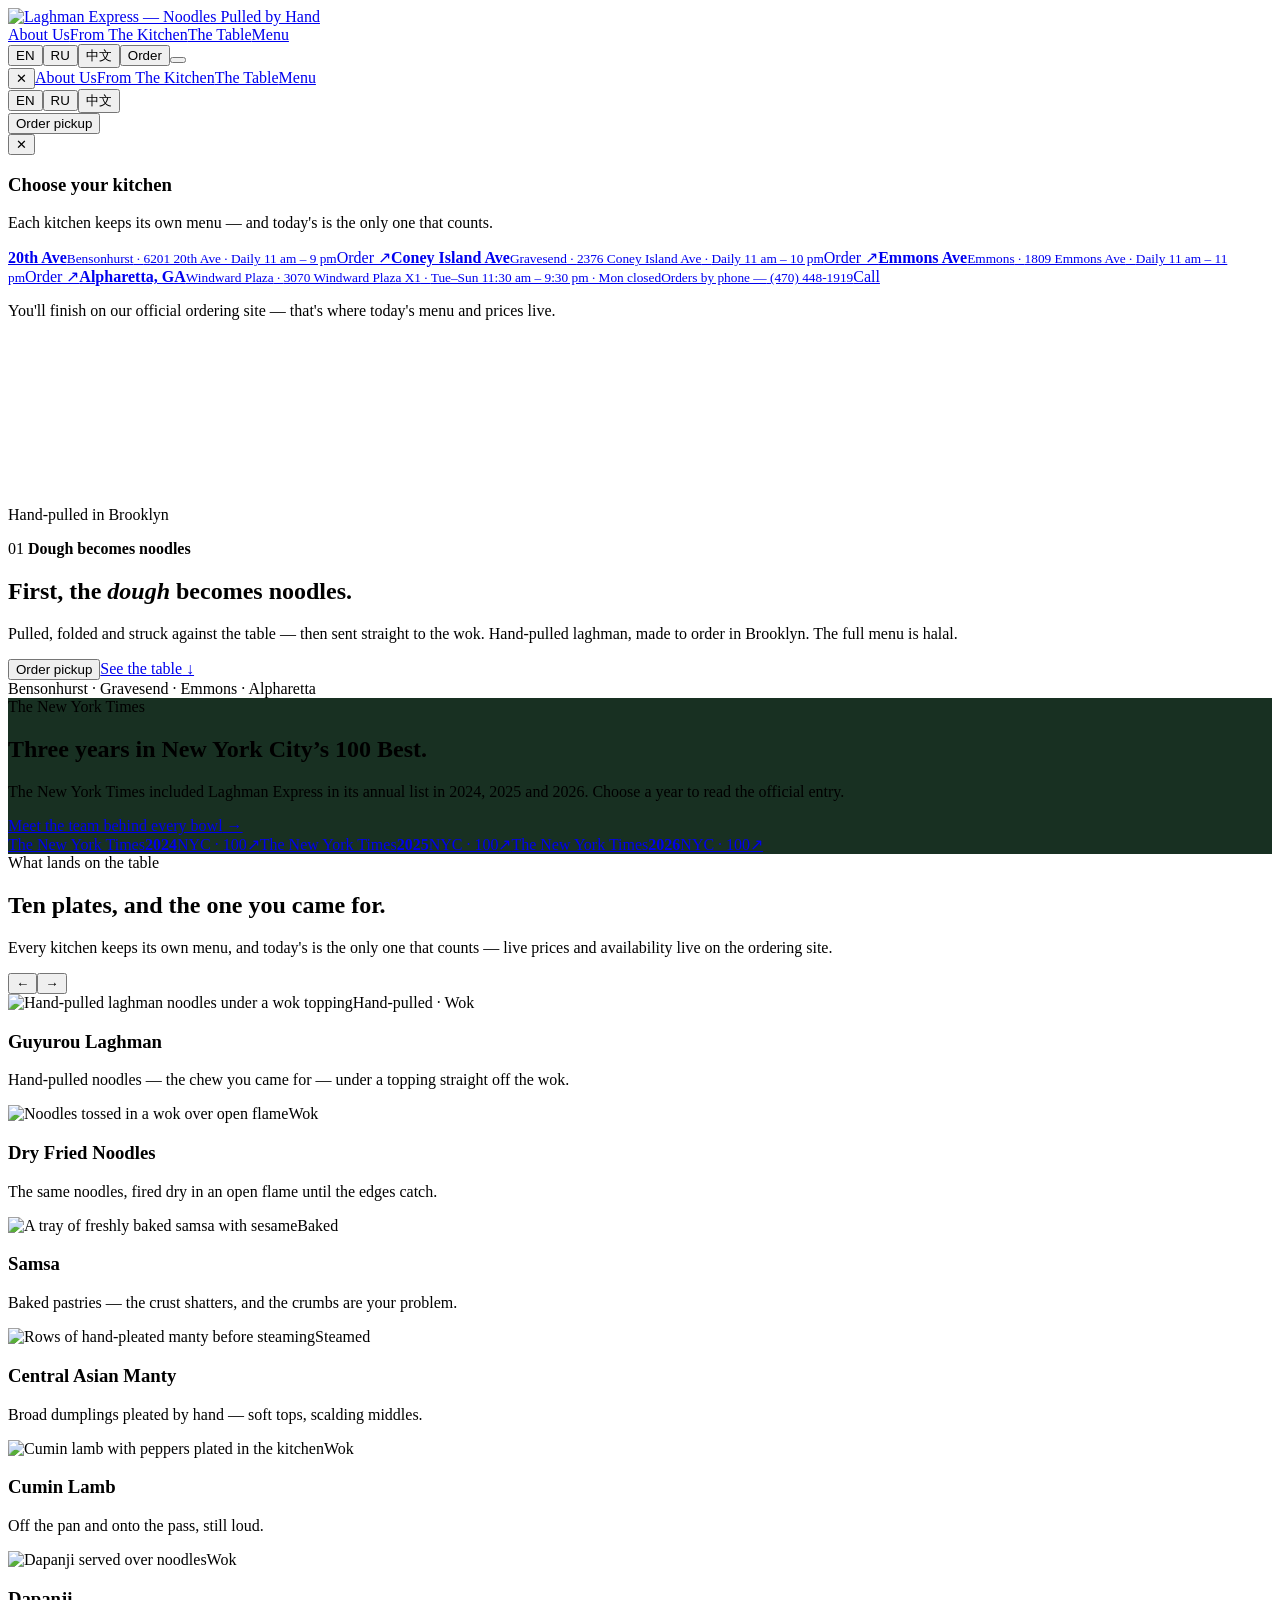
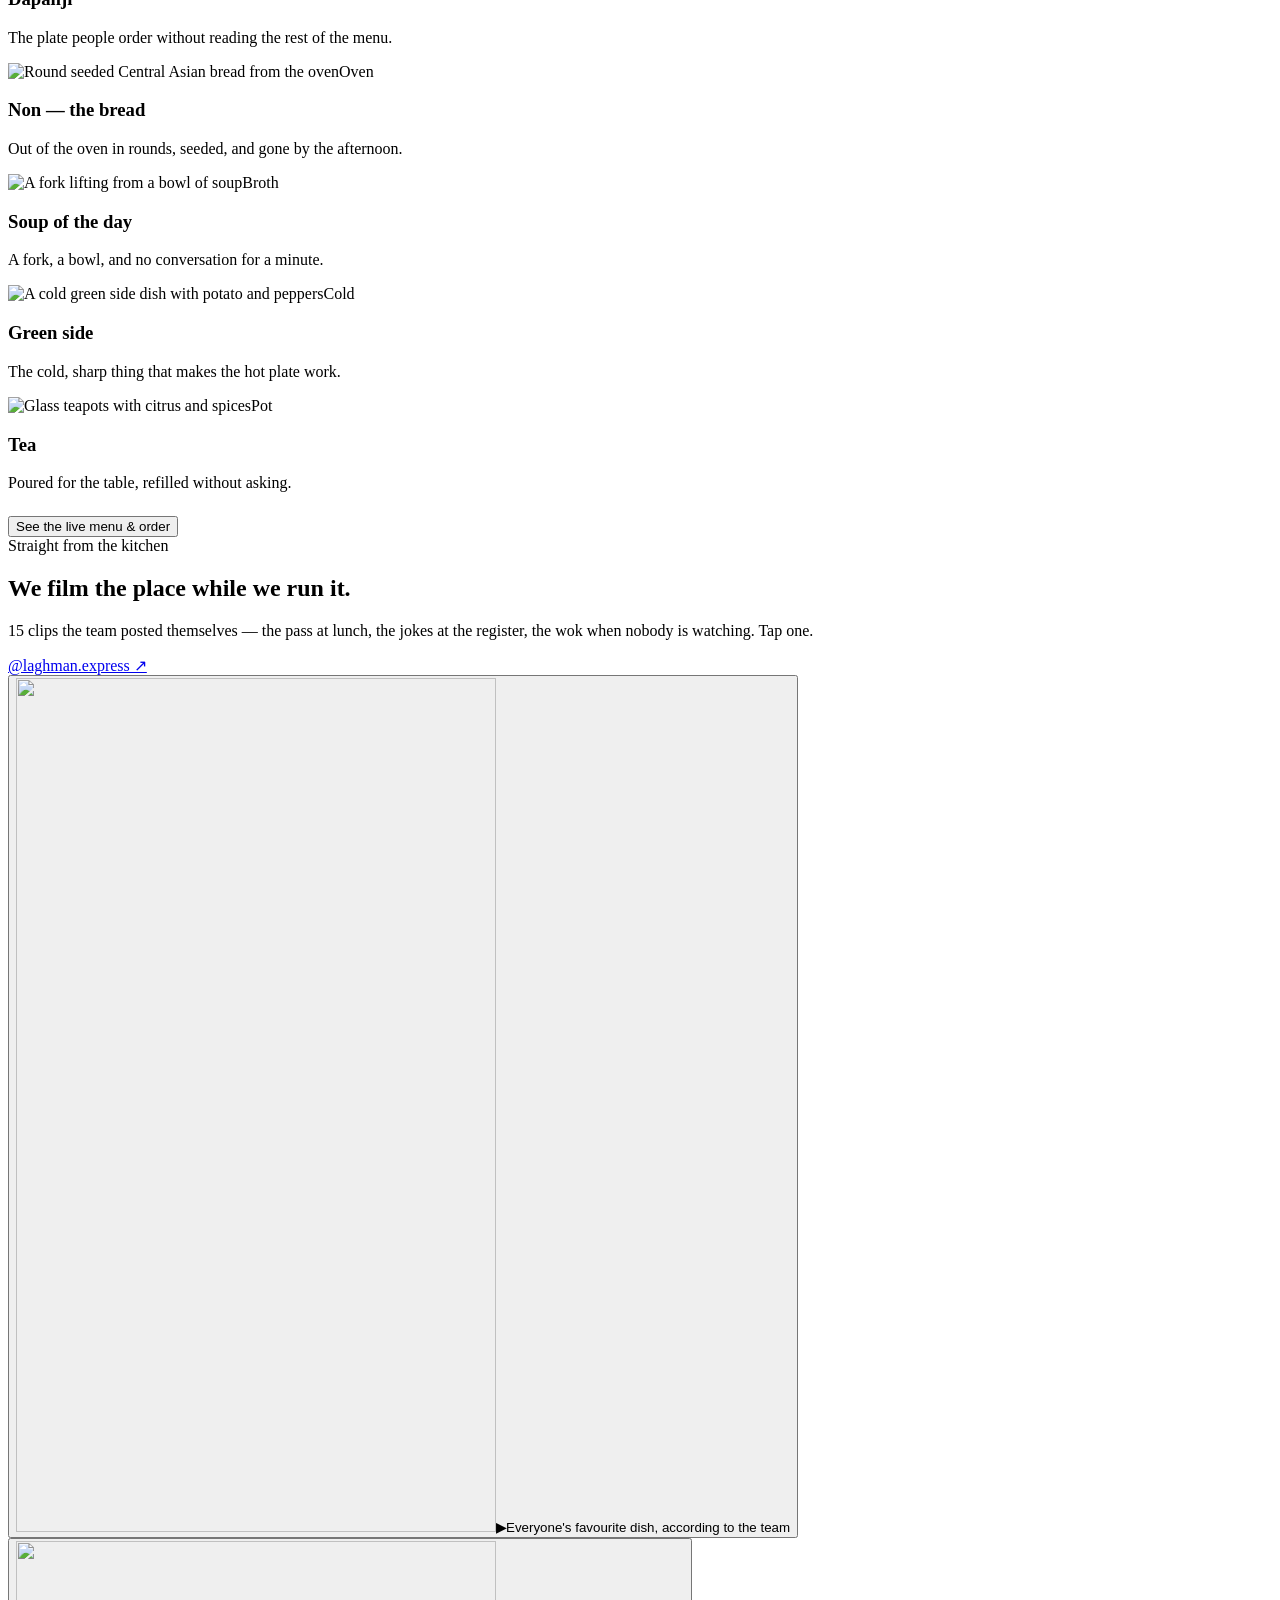
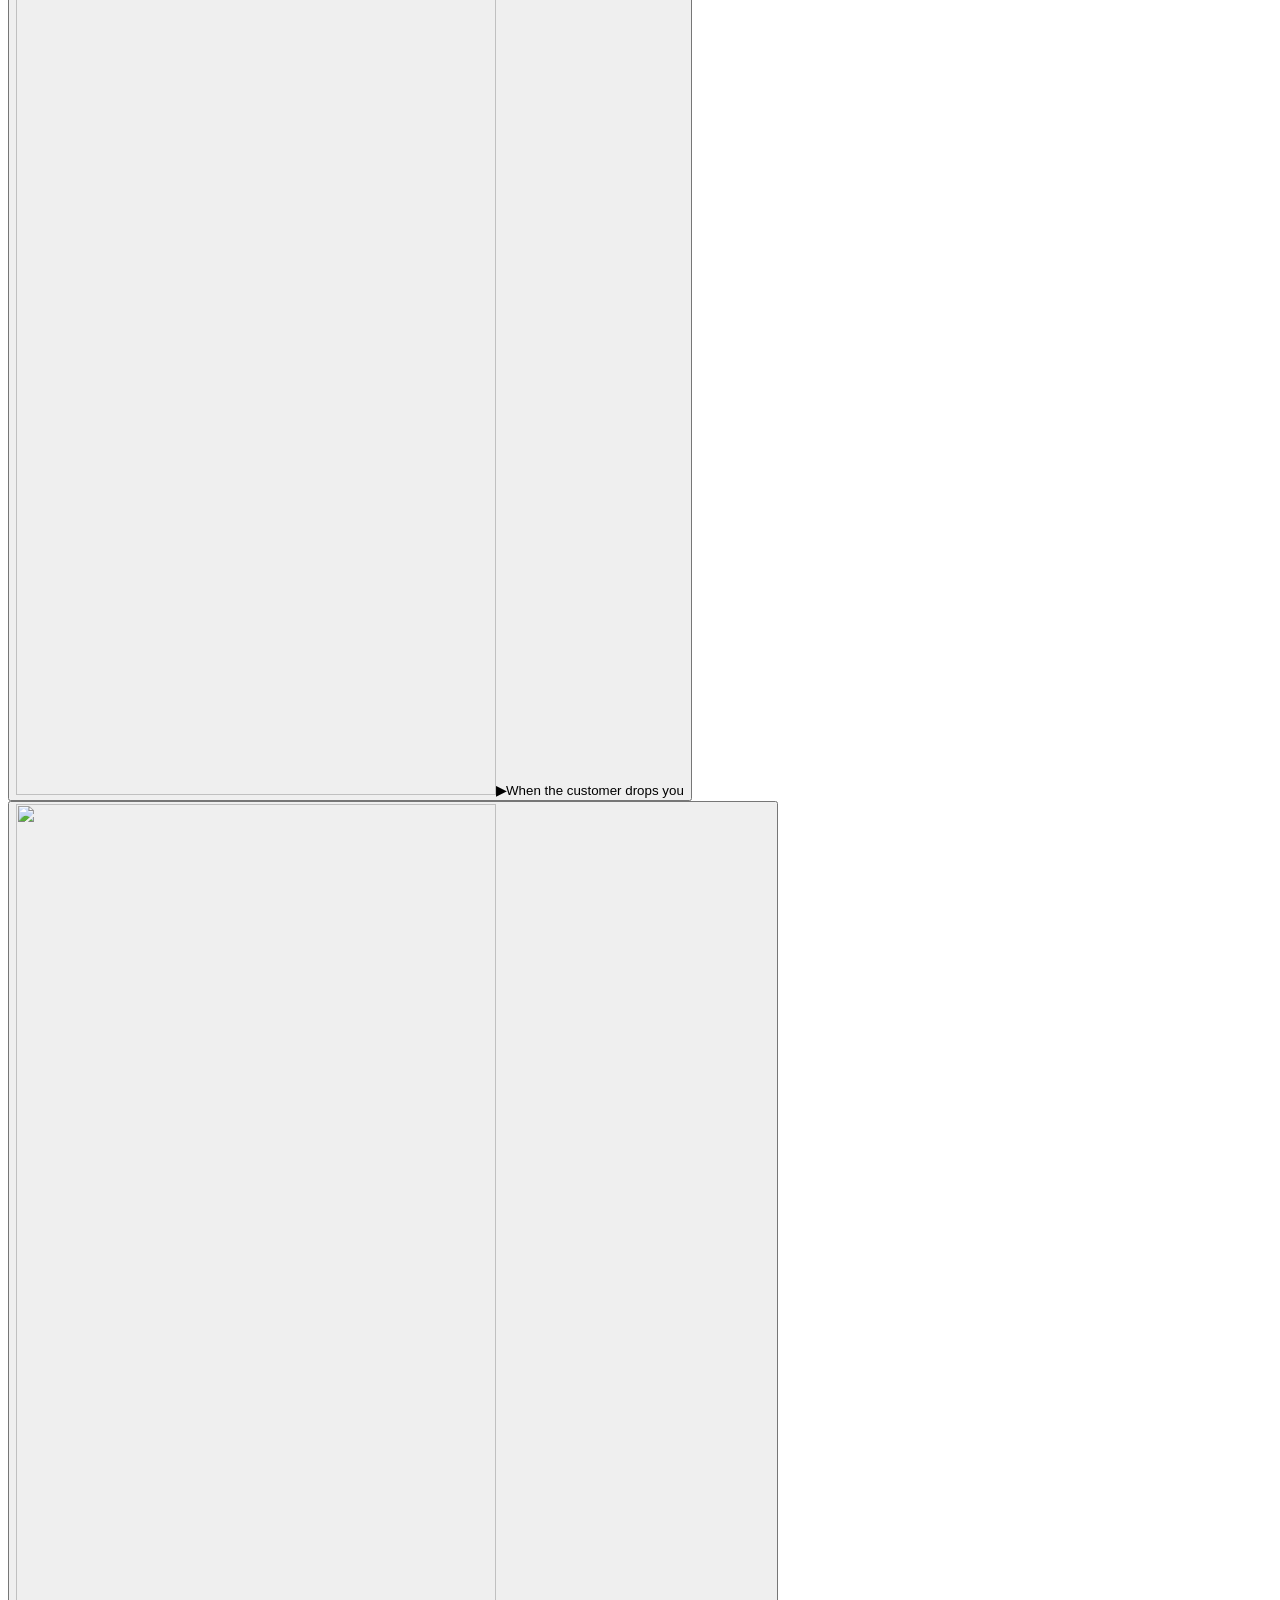
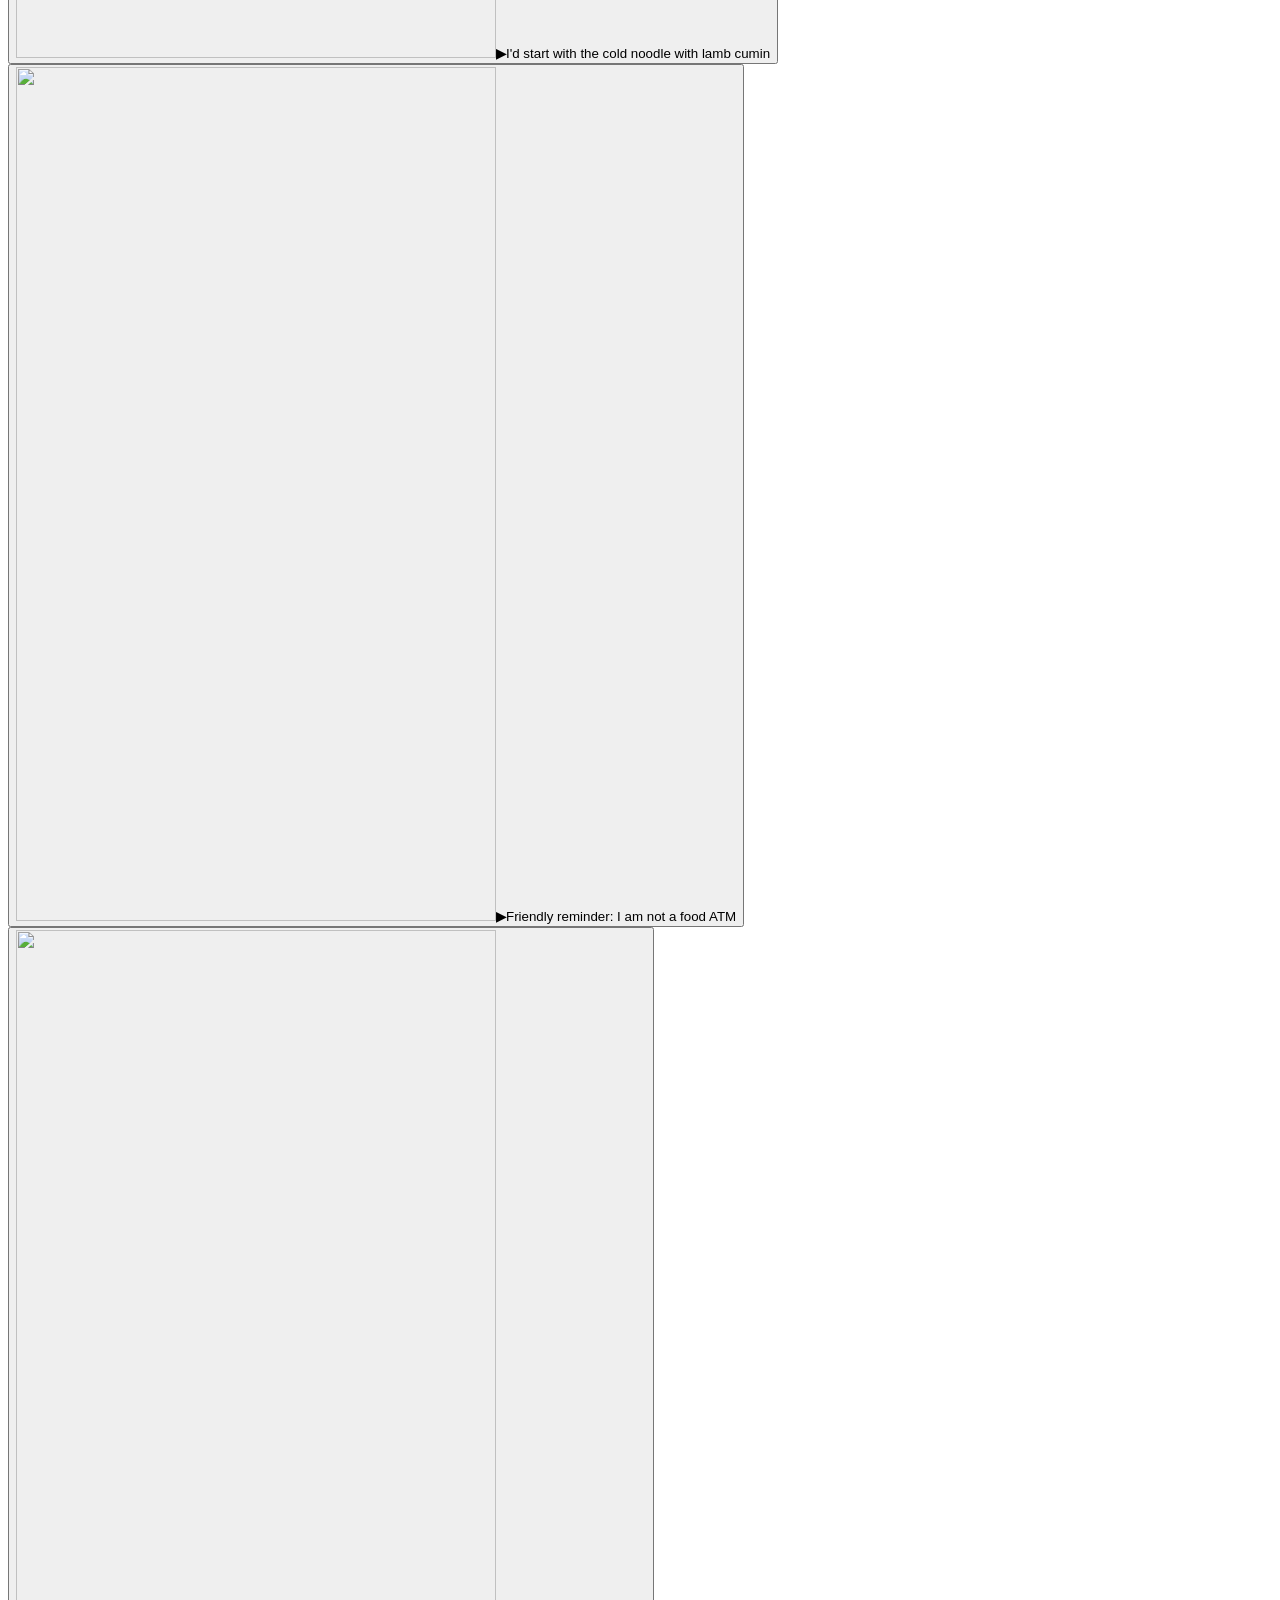
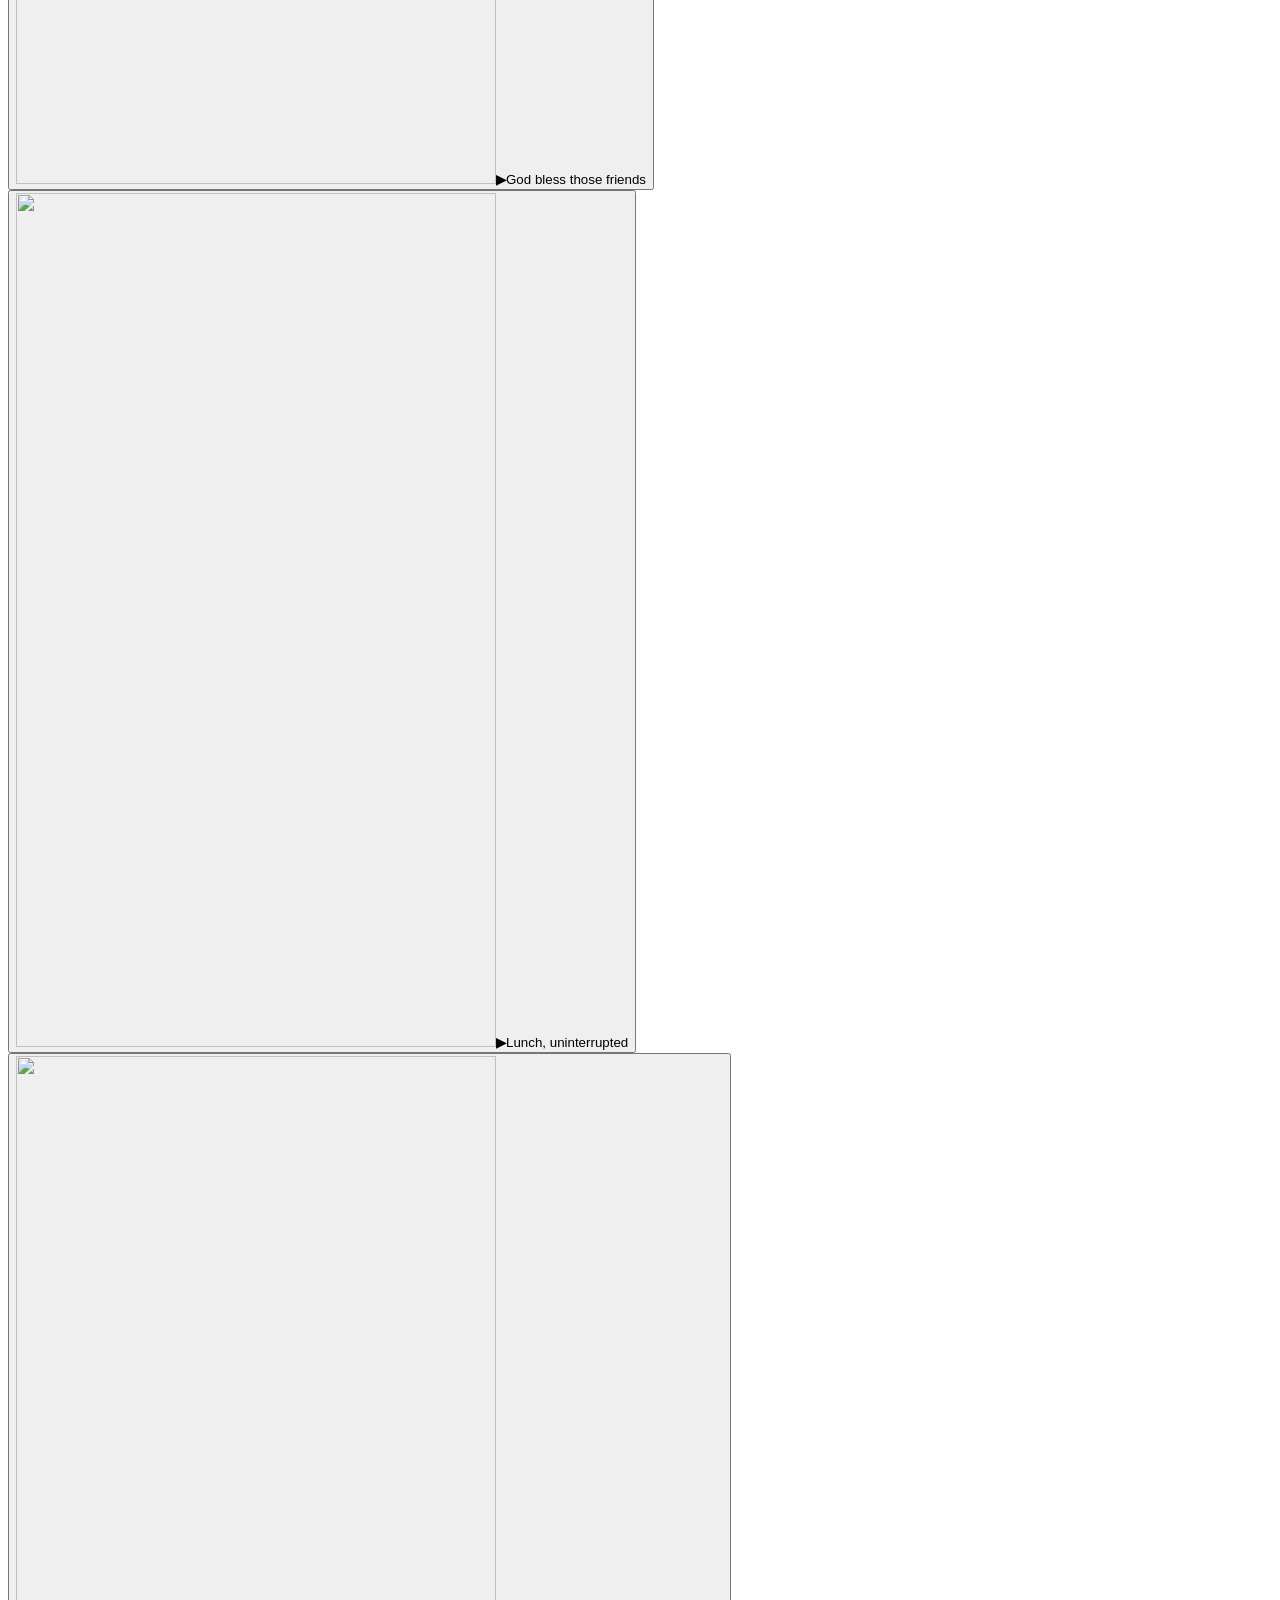
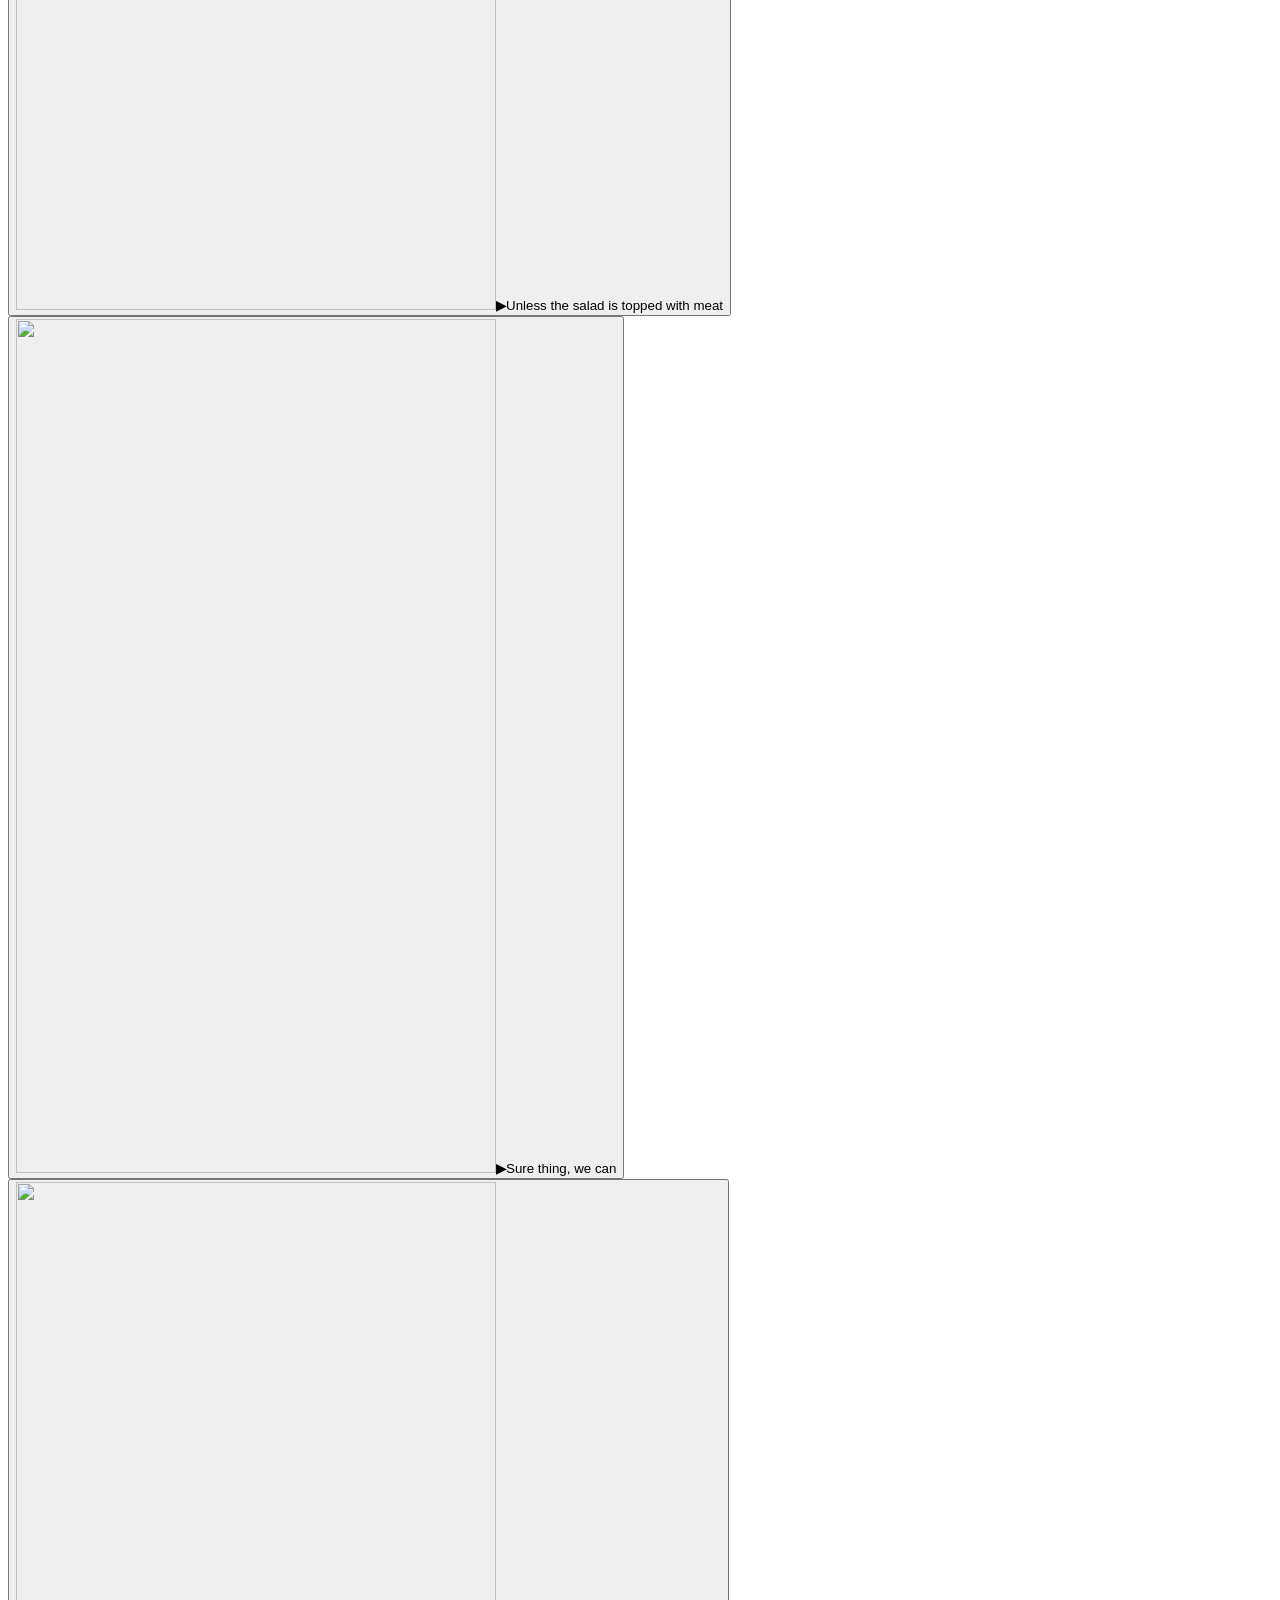
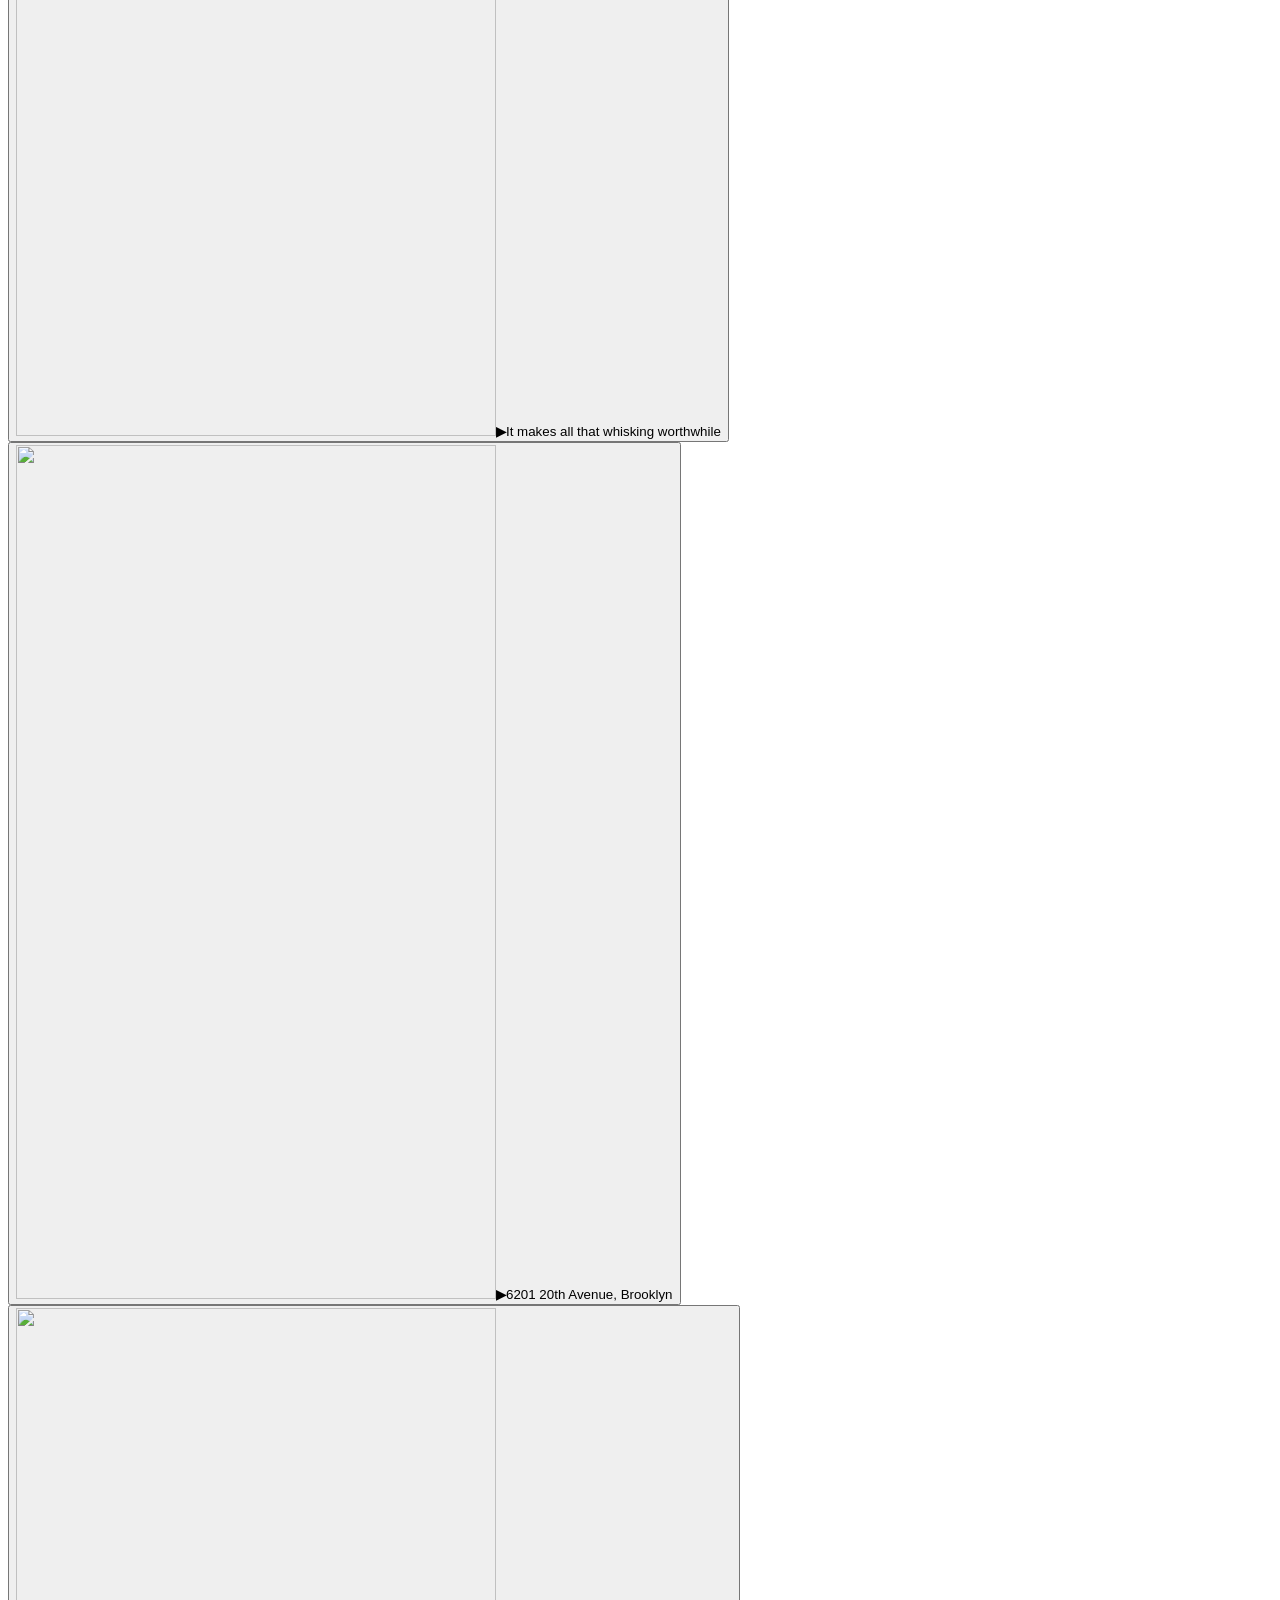
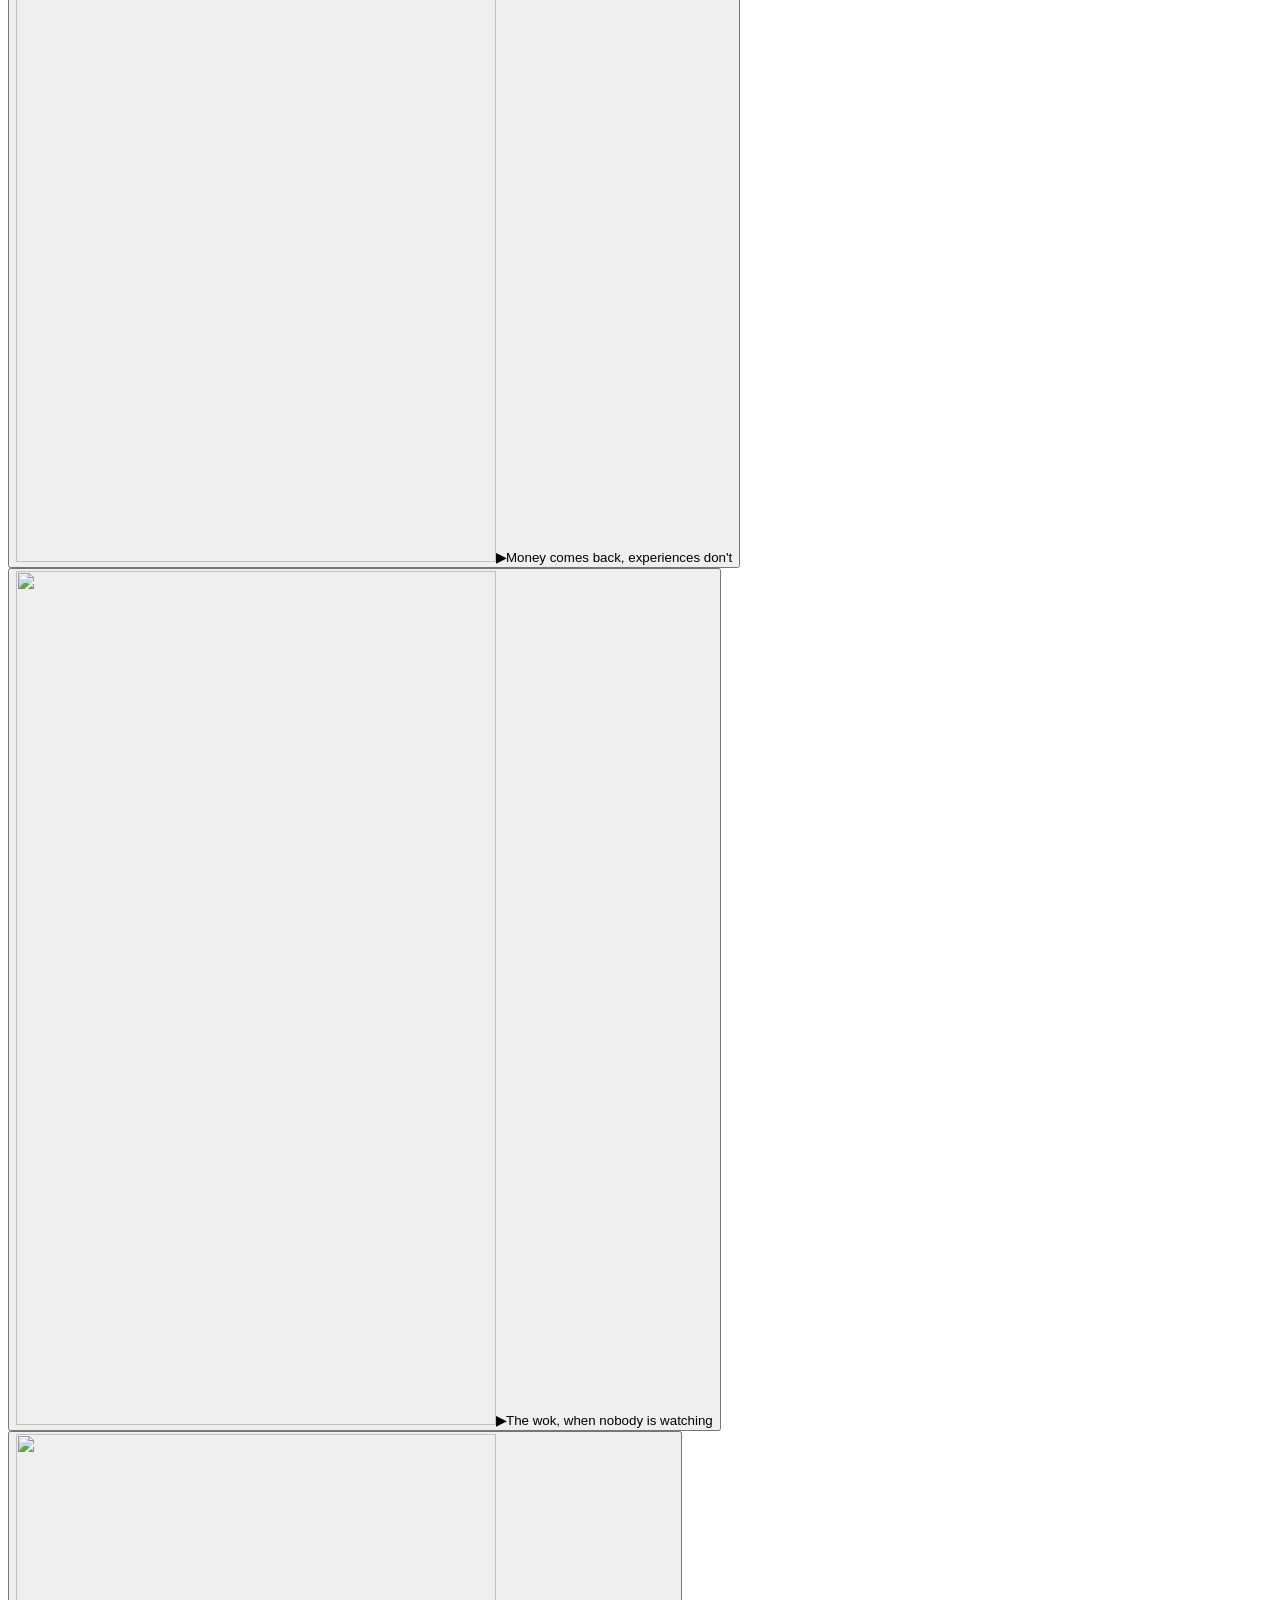
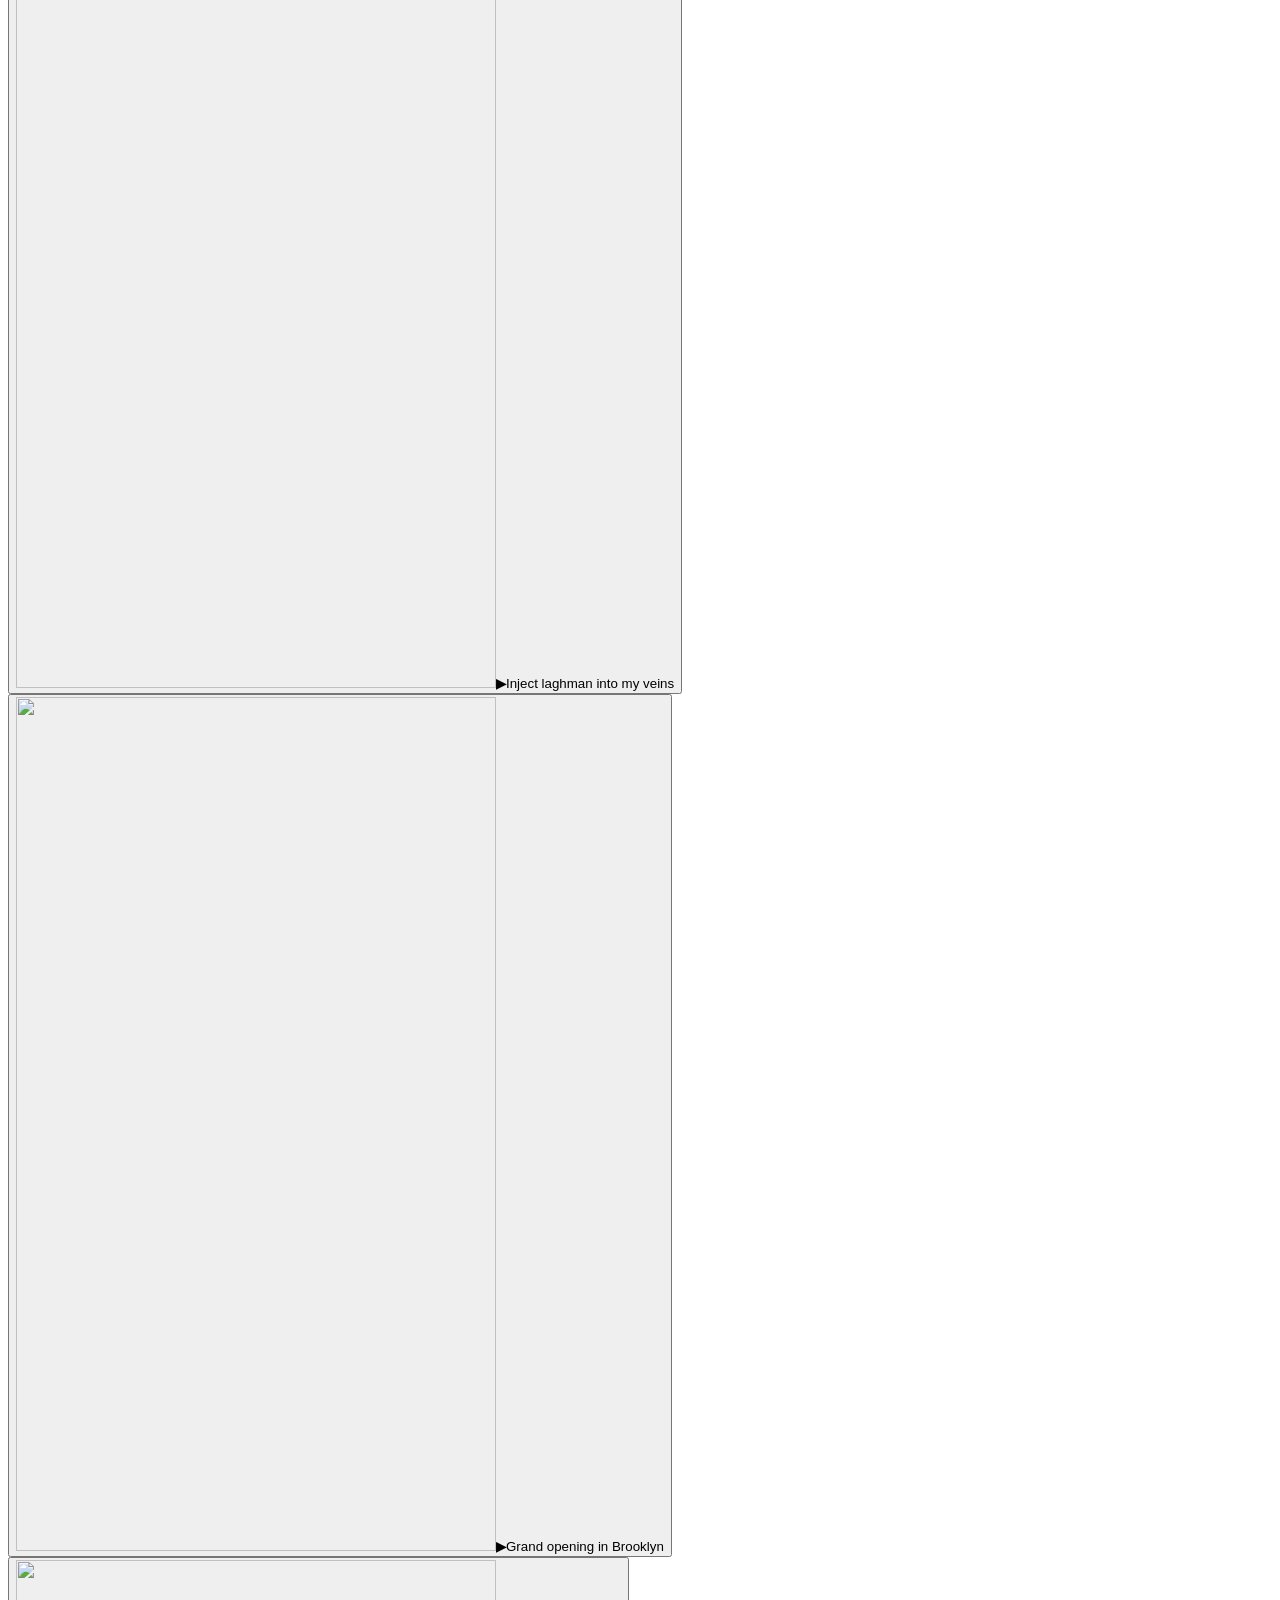
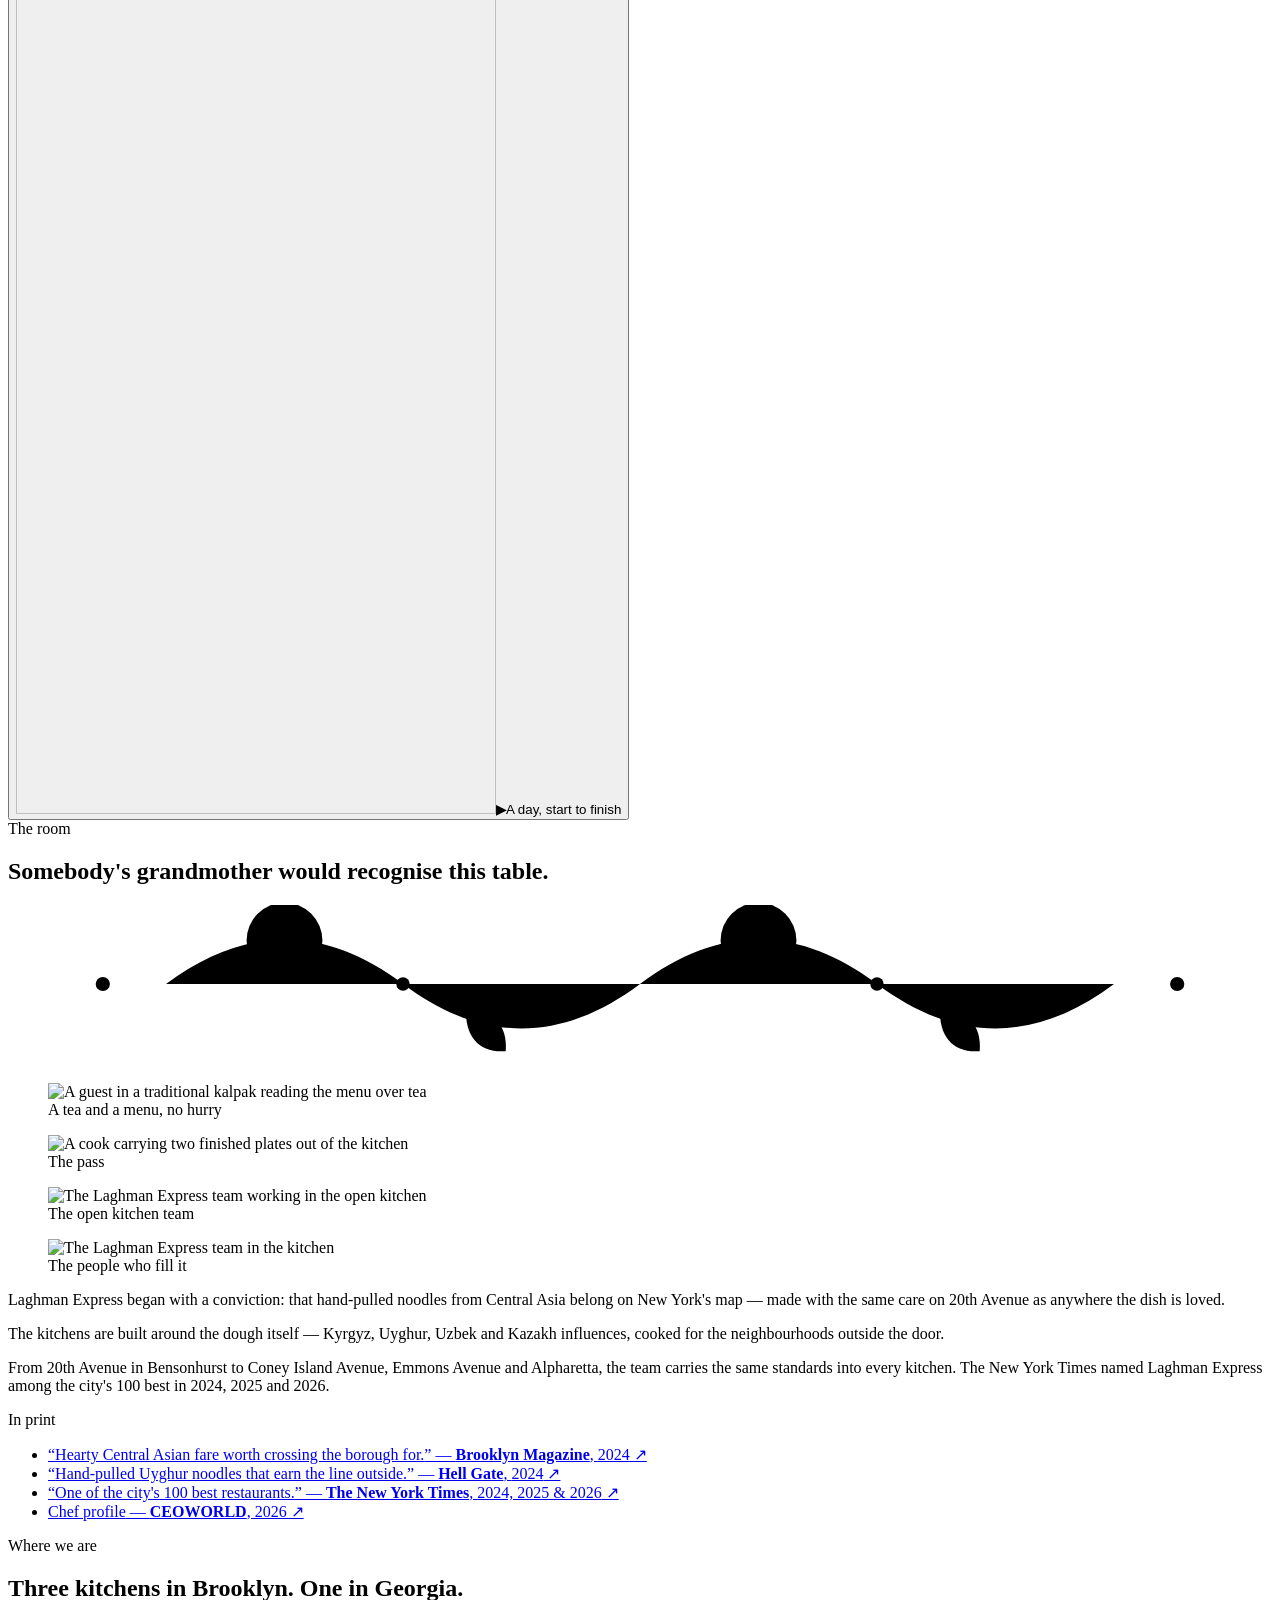
==== commit b5ff2921: "github.io serves directly again: prefixed build restored The custom domain moved to Bobooww/laghmane" ====
--- a/index.html
+++ b/index.html
@@ -1 +1 @@
-<!DOCTYPE html><!--rQFpajhSsFFjMVHHu3aNR--><html lang="en" class="__variable_c2b1f1 __variable_e7c0d6 __variable_dc0b91 __variable_ee90c9"><head><meta charSet="utf-8"/><meta name="viewport" content="width=device-width, initial-scale=1"/><link rel="preload" href="/_next/static/media/26d0ba92e140f0dc-s.p.woff2" as="font" crossorigin="" type="font/woff2"/><link rel="preload" href="/_next/static/media/47f136985ef5b5cb-s.p.woff2" as="font" crossorigin="" type="font/woff2"/><link rel="preload" href="/_next/static/media/cb9f64d62d112b41-s.p.woff2" as="font" crossorigin="" type="font/woff2"/><link rel="preload" as="image" href="/assets/logo-mark-cream.svg"/><link rel="preload" as="image" href="/assets/film/hero-film-d.jpg"/><link rel="stylesheet" href="/_next/static/css/709941c8a522d1f2.css" data-precedence="next"/><link rel="stylesheet" href="/_next/static/css/3aabd7c3869008aa.css" data-precedence="next"/><link rel="stylesheet" href="/_next/static/css/880bb4a6678d2e83.css" data-precedence="next"/><link rel="preload" as="script" fetchPriority="low" href="/_next/static/chunks/webpack-27dcf7df9c022c10.js"/><script src="/_next/static/chunks/4bd1b696-c023c6e3521b1417.js" async=""></script><script src="/_next/static/chunks/255-8053554f0e9ae75b.js" async=""></script><script src="/_next/static/chunks/main-app-4a3a62d05ff66ea7.js" async=""></script><script src="/_next/static/chunks/31-acdf5753a02622b0.js" async=""></script><script src="/_next/static/chunks/app/page-ee6f924a46620842.js" async=""></script><link rel="preload" as="image" href="/assets/film/hero-poster.jpg" fetchPriority="high"/><meta name="next-size-adjust" content=""/><meta name="theme-color" content="#122618"/><title>Laghman Express — Hand-Pulled Noodles in Brooklyn &amp; Alpharetta</title><meta name="description" content="Hand-pulled laghman (лагман) and halal Central Asian cooking in Brooklyn and Alpharetta, GA. Named to The New York Times&#x27; 100 Best Restaurants in NYC, 2024–2026."/><meta name="robots" content="index, follow"/><link rel="canonical" href="https://laghmanexpress.com/"/><meta property="og:title" content="Laghman Express — You&#x27;ll hear your noodles first."/><meta property="og:description" content="Hand-pulled laghman (лагман) and halal Central Asian cooking in Brooklyn and Alpharetta, GA. Named to The New York Times&#x27; 100 Best Restaurants in NYC, 2024–2026."/><meta property="og:url" content="https://laghmanexpress.com/"/><meta property="og:site_name" content="Laghman Express"/><meta property="og:locale" content="en_US"/><meta property="og:image" content="https://laghmanexpress.com/assets/og-card.jpg"/><meta property="og:image:width" content="1200"/><meta property="og:image:height" content="630"/><meta property="og:image:alt" content="A bowl of hand-pulled laghman noodles with beef and peppers"/><meta property="og:locale:alternate" content="ru_RU"/><meta property="og:locale:alternate" content="zh_CN"/><meta property="og:type" content="website"/><meta name="twitter:card" content="summary_large_image"/><meta name="twitter:title" content="Laghman Express — You&#x27;ll hear your noodles first."/><meta name="twitter:description" content="Hand-pulled laghman (лагман) and halal Central Asian cooking in Brooklyn and Alpharetta, GA. Named to The New York Times&#x27; 100 Best Restaurants in NYC, 2024–2026."/><meta name="twitter:image" content="https://laghmanexpress.com/assets/og-card.jpg"/><meta name="twitter:image:width" content="1200"/><meta name="twitter:image:height" content="630"/><meta name="twitter:image:alt" content="A bowl of hand-pulled laghman noodles with beef and peppers"/><link rel="icon" href="/assets/favicon-64.png" type="image/png" sizes="64x64"/><link rel="apple-touch-icon" href="/assets/apple-touch-icon.png"/><link rel="manifest" href="/site.webmanifest"/><script src="/_next/static/chunks/polyfills-42372ed130431b0a.js" noModule=""></script><script defer src="/gate.js"></script><noscript><style>.rv{opacity:1!important;transform:none!important}</style></noscript><style>.brand-reference{object-fit:contain!important;border-radius:0!important;background:none!important}.brand-reference--lockup{width:auto!important;height:44px!important}.brand-reference--stack{width:150px!important;height:auto!important}/* client 2026-08-22: retire the craft section; recognition takes its dark cloth */#craft{display:none!important}.recognition{background:#183022!important}</style></head><body><div hidden=""><!--$--><!--/$--></div><script type="application/ld+json">{"@context": "https://schema.org", "@graph": [{"@type": "Organization", "@id": "https://laghmanexpress.com/#org", "name": "Laghman Express", "url": "https://laghmanexpress.com/", "award": "The New York Times 100 Best Restaurants in NYC — 2024, 2025 & 2026", "sameAs": ["https://www.instagram.com/laghman.express/", "https://www.tiktok.com/@laghman.express"], "logo": "https://laghmanexpress.com/assets/icon-512.png"}, {"@type": "Restaurant", "name": "Laghman Express — Emmons Avenue", "parentOrganization": {"@id": "https://laghmanexpress.com/#org"}, "servesCuisine": "Central Asian", "image": "https://laghmanexpress.com/assets/client-2026-08/emmons-storefront.jpg", "address": {"@type": "PostalAddress", "streetAddress": "1809 Emmons Ave", "addressLocality": "Brooklyn", "addressRegion": "NY", "postalCode": "11235", "addressCountry": "US"}, "geo": {"@type": "GeoCoordinates", "latitude": 40.5838, "longitude": -73.9425}, "priceRange": "$$", "acceptsReservations": false, "url": "https://laghmanexpress.com/", "telephone": "+1-718-247-4343", "menu": "https://laghmanexpress.com/order?k=emmons-ave", "hasMenu": "https://laghmanexpress.com/order?k=emmons-ave", "potentialAction": {"@type": "OrderAction", "target": "https://laghmanexpress.com/order?k=emmons-ave", "deliveryMethod": "http://purl.org/goodrelations/v1#DeliveryModePickup"}, "openingHoursSpecification": {"@type": "OpeningHoursSpecification", "dayOfWeek": ["Monday", "Tuesday", "Wednesday", "Thursday", "Friday", "Saturday", "Sunday"], "opens": "11:00", "closes": "23:00"}}, {"@type": "Restaurant", "name": "Laghman Express — 20th Avenue", "parentOrganization": {"@id": "https://laghmanexpress.com/#org"}, "servesCuisine": "Central Asian", "telephone": "+1-718-232-0525", "menu": "https://laghmanexpress.com/order?k=20th-ave", "image": "https://laghmanexpress.com/assets/film/hero-poster.jpg", "openingHoursSpecification": {"@type": "OpeningHoursSpecification", "dayOfWeek": ["Monday", "Tuesday", "Wednesday", "Thursday", "Friday", "Saturday", "Sunday"], "opens": "11:00", "closes": "21:00"}, "address": {"@type": "PostalAddress", "streetAddress": "6201 20th Ave", "addressLocality": "Brooklyn", "addressRegion": "NY", "postalCode": "11204", "addressCountry": "US"}, "geo": {"@type": "GeoCoordinates", "latitude": 40.6175, "longitude": -73.9903}, "priceRange": "$$", "acceptsReservations": false, "url": "https://laghmanexpress.com/", "hasMenu": "https://laghmanexpress.com/order?k=20th-ave", "potentialAction": {"@type": "OrderAction", "target": "https://laghmanexpress.com/order?k=20th-ave", "deliveryMethod": "http://purl.org/goodrelations/v1#DeliveryModePickup"}}, {"@type": "Restaurant", "name": "Laghman Express — Coney Island Avenue", "parentOrganization": {"@id": "https://laghmanexpress.com/#org"}, "servesCuisine": "Central Asian", "telephone": "+1-718-233-8333", "menu": "https://laghmanexpress.com/order?k=coney-island", "image": "https://laghmanexpress.com/assets/film/hero-poster.jpg", "openingHoursSpecification": {"@type": "OpeningHoursSpecification", "dayOfWeek": ["Monday", "Tuesday", "Wednesday", "Thursday", "Friday", "Saturday", "Sunday"], "opens": "11:00", "closes": "22:00"}, "address": {"@type": "PostalAddress", "streetAddress": "2376 Coney Island Ave", "addressLocality": "Brooklyn", "addressRegion": "NY", "postalCode": "11223", "addressCountry": "US"}, "geo": {"@type": "GeoCoordinates", "latitude": 40.606, "longitude": -73.9663}, "priceRange": "$$", "acceptsReservations": false, "url": "https://laghmanexpress.com/", "hasMenu": "https://laghmanexpress.com/order?k=coney-island", "potentialAction": {"@type": "OrderAction", "target": "https://laghmanexpress.com/order?k=coney-island", "deliveryMethod": "http://purl.org/goodrelations/v1#DeliveryModePickup"}}, {"@type": "Restaurant", "name": "Laghman Express — Alpharetta", "parentOrganization": {"@id": "https://laghmanexpress.com/#org"}, "servesCuisine": "Central Asian", "telephone": "+1-470-448-1919", "image": "https://laghmanexpress.com/assets/client-2026-08/alpharetta-storefront.jpg", "openingHoursSpecification": {"@type": "OpeningHoursSpecification", "dayOfWeek": ["Tuesday", "Wednesday", "Thursday", "Friday", "Saturday", "Sunday"], "opens": "11:30", "closes": "21:30"}, "address": {"@type": "PostalAddress", "streetAddress": "3070 Windward Plaza X1", "addressLocality": "Alpharetta", "addressRegion": "GA", "postalCode": "30005", "addressCountry": "US"}, "geo": {"@type": "GeoCoordinates", "latitude": 34.09, "longitude": -84.266}, "priceRange": "$$", "acceptsReservations": false, "url": "https://www.laghmanexpressga.com/", "sameAs": ["https://www.laghmanexpressga.com/"]}]}</script><header class="hdr"><a class="hdr__brand" href="/"><img class="brand-reference brand-reference--lockup" src="/assets/logo-mark-original.svg" alt="Laghman Express — Noodles Pulled by Hand" width="58" height="54"/></a><nav class="hdr__nav" aria-label="Sections"><a href="/about-us">About Us</a><a href="/#kitchen">From The Kitchen</a><a href="/#table">The Table</a><a href="/menu">Menu</a></nav><span class="hdr__lang"><span class="lang" role="group" aria-label="Language"><button type="button" class="on" aria-pressed="true">EN</button><button type="button" class="" aria-pressed="false">RU</button><button type="button" class="" aria-pressed="false">中文</button></span></span><button class="btn btn--gold" type="button">Order</button><button class="burger" type="button" aria-label="Menu" aria-expanded="false"><i></i><i></i><i></i></button></header><div class="mnav" aria-hidden="true" inert=""><button class="mnav__close" type="button" aria-label="Close">✕</button><a href="/about-us">About Us</a><a href="/#kitchen">From The Kitchen</a><a href="/#table">The Table</a><a href="/menu">Menu</a><div class="mnav__lang"><span class="lang" role="group" aria-label="Language"><button type="button" class="on" aria-pressed="true">EN</button><button type="button" class="" aria-pressed="false">RU</button><button type="button" class="" aria-pressed="false">中文</button></span></div></div><button class="btn btn--gold fab" type="button" aria-hidden="true" tabindex="-1">Order pickup</button><div class="order-overlay" role="dialog" aria-modal="true" aria-label="Choose your kitchen" aria-hidden="true" inert=""><div class="order-sheet" style="position:relative"><button class="order-close" aria-label="Close" type="button">✕</button><h3>Choose your kitchen</h3><p class="sub">Each kitchen keeps its own menu — and today&#x27;s is the only one that counts.</p><a class="order-loc" href="/order?k=20th-ave" target="_blank" rel="noopener noreferrer"><span><b>20th Ave</b><small>Bensonhurst<!-- --> · <!-- -->6201 20th Ave<!-- --> · <!-- -->Daily 11 am – 9 pm</small></span><span class="go">Order ↗</span></a><a class="order-loc" href="/order?k=coney-island" target="_blank" rel="noopener noreferrer"><span><b>Coney Island Ave</b><small>Gravesend<!-- --> · <!-- -->2376 Coney Island Ave<!-- --> · <!-- -->Daily 11 am – 10 pm</small></span><span class="go">Order ↗</span></a><a class="order-loc" href="/order?k=emmons-ave" target="_blank" rel="noopener noreferrer"><span><b>Emmons Ave</b><small>Emmons<!-- --> · <!-- -->1809 Emmons Ave<!-- --> · <!-- -->Daily 11 am – 11 pm</small></span><span class="go">Order ↗</span></a><a class="order-loc" href="tel:+14704481919"><span><b>Alpharetta, GA</b><small>Windward Plaza<!-- --> · <!-- -->3070 Windward Plaza X1<!-- --> · <!-- -->Tue–Sun 11:30 am – 9:30 pm · Mon closed</small><small>Orders by phone —<!-- --> <!-- -->(470) 448-1919</small></span><span class="go">Call</span></a><p class="order-note">You&#x27;ll finish on our official ordering site — that&#x27;s where today&#x27;s menu and prices live.</p></div></div><main><section class="hero" id="top"><div class="hero__film"><img class="poster" src="/assets/film/hero-film-d.jpg" alt="" aria-hidden="true" style="position:absolute;inset:0"/><video poster="/assets/film/hero-film-d.jpg" class="" muted="" loop="" playsInline="" autoPlay="" preload="auto" aria-hidden="true"></video></div><div class="hero__scrim"></div><div class="hero__body"><div class="hero__copy"><p class="hero__eyebrow rv in" style="--i:1">Hand-pulled in Brooklyn</p><div class="hero__chapter rv in" style="--i:1" aria-hidden="true"><span>01</span><i></i> <b>Dough becomes noodles</b></div><h1 class="rv in" style="--i:2"><span class="hero__h1-opening">First, the </span><span class="hero__h1-close"><i>dough</i><span class="hero__h1-tail"> becomes noodles.</span></span></h1><p class="hero__lead rv in" style="--i:2">Pulled, folded and struck against the table — then sent straight to the wok. Hand-pulled laghman, made to order in Brooklyn. The full menu is halal.</p><div class="hero__actions rv in" style="--i:3"><button class="btn btn--gold" type="button">Order pickup</button><a class="hero__secondary" href="#table">See the table<span aria-hidden="true"> ↓</span></a></div><div class="hero__meta rv in" style="--i:4"><span class="hero__areas">Bensonhurst · Gravesend · Emmons · Alpharetta</span></div></div></div></section><section class="recognition cloth" aria-labelledby="recognition-title"><div class="shell recognition__grid"><div class="recognition__copy rv"><span class="eyebrow">The New York Times</span><h2 id="recognition-title">Three years in New York City’s 100 Best.</h2><p>The New York Times included Laghman Express in its annual list in 2024, 2025 and 2026. Choose a year to read the official entry.</p><a class="recognition__about" href="/about/">Meet the team behind every bowl<span aria-hidden="true"> →</span></a></div><div class="recognition__seals" role="list" aria-label="The New York Times recognition"><a class="recognition__seal rv" style="--i:1" href="https://www.nytimes.com/shared/v2/interactive/2024/dining/best-nyc-restaurants/laghman-express.html" target="_blank" rel="noopener noreferrer" aria-label="Read the NYT entry: 2024" role="listitem"><span class="recognition__rim" aria-hidden="true"></span><span class="recognition__source">The New York Times</span><strong>2024</strong><span class="recognition__mark">NYC · 100</span><span class="recognition__arrow" aria-hidden="true">↗</span></a><a class="recognition__seal rv" style="--i:2" href="https://www.nytimes.com/shared/v2/interactive/2025/dining/best-nyc-restaurants/laghman-express.html" target="_blank" rel="noopener noreferrer" aria-label="Read the NYT entry: 2025" role="listitem"><span class="recognition__rim" aria-hidden="true"></span><span class="recognition__source">The New York Times</span><strong>2025</strong><span class="recognition__mark">NYC · 100</span><span class="recognition__arrow" aria-hidden="true">↗</span></a><a class="recognition__seal rv" style="--i:3" href="https://www.nytimes.com/shared/v2/interactive/2026/dining/best-nyc-restaurants/laghman-express.html" target="_blank" rel="noopener noreferrer" aria-label="Read the NYT entry: 2026" role="listitem"><span class="recognition__rim" aria-hidden="true"></span><span class="recognition__source">The New York Times</span><strong>2026</strong><span class="recognition__mark">NYC · 100</span><span class="recognition__arrow" aria-hidden="true">↗</span></a></div></div></section><section class="sec paper" id="table"><div class="shell"><div class="sec__head sec__head--row rv"><div><span class="eyebrow">What lands on the table</span><h2>Ten plates, and the one you came for.</h2><p>Every kitchen keeps its own menu, and today&#x27;s is the only one that counts — live prices and availability live on the ordering site.</p></div><div class="railnav"><button type="button" aria-label="Scroll left">←</button><button type="button" aria-label="Scroll right">→</button></div></div></div><div class="shell"><div class="rail"><article class="dish rv" style="--i:0"><div class="dish__pic"><img src="/assets/client-2026-08/guyurou-laghman-1.jpg" alt="Hand-pulled laghman noodles under a wok topping" loading="lazy" decoding="async"/><img class="dish__alternate" src="/assets/client-2026-08/guyurou-laghman-2.jpg" alt="" loading="lazy" decoding="async"/><span class="dish__tag">Hand-pulled · Wok</span></div><div class="dish__txt"><h3>Guyurou Laghman</h3><p>Hand-pulled noodles — the chew you came for — under a topping straight off the wok.</p></div></article><article class="dish rv" style="--i:1"><div class="dish__pic"><img src="/assets/client-2026-08/dry-fried-noodles.jpg" alt="Noodles tossed in a wok over open flame" loading="lazy" decoding="async"/><span class="dish__tag">Wok</span></div><div class="dish__txt"><h3>Dry Fried Noodles</h3><p>The same noodles, fired dry in an open flame until the edges catch.</p></div></article><article class="dish rv" style="--i:2"><div class="dish__pic"><img src="/assets/shot/dish-samsa.jpg" alt="A tray of freshly baked samsa with sesame" loading="lazy" decoding="async"/><span class="dish__tag">Baked</span></div><div class="dish__txt"><h3>Samsa</h3><p>Baked pastries — the crust shatters, and the crumbs are your problem.</p></div></article><article class="dish rv" style="--i:3"><div class="dish__pic"><img src="/assets/client-2026-08/central-asian-manty-1.jpg" alt="Rows of hand-pleated manty before steaming" loading="lazy" decoding="async"/><img class="dish__alternate" src="/assets/client-2026-08/central-asian-manty-2.jpg" alt="" loading="lazy" decoding="async"/><span class="dish__tag">Steamed</span></div><div class="dish__txt"><h3>Central Asian Manty</h3><p>Broad dumplings pleated by hand — soft tops, scalding middles.</p></div></article><article class="dish rv" style="--i:0"><div class="dish__pic"><img src="/assets/client-2026-08/cumin-lamb.jpg" alt="Cumin lamb with peppers plated in the kitchen" loading="lazy" decoding="async"/><span class="dish__tag">Wok</span></div><div class="dish__txt"><h3>Cumin Lamb</h3><p>Off the pan and onto the pass, still loud.</p></div></article><article class="dish rv" style="--i:1"><div class="dish__pic"><img src="/assets/client-2026-08/dapanji.jpg" alt="Dapanji served over noodles" loading="lazy" decoding="async"/><span class="dish__tag">Wok</span></div><div class="dish__txt"><h3>Dapanji</h3><p>The plate people order without reading the rest of the menu.</p></div></article><article class="dish rv" style="--i:2"><div class="dish__pic"><img src="/assets/shot/dish-bread.jpg" alt="Round seeded Central Asian bread from the oven" loading="lazy" decoding="async"/><span class="dish__tag">Oven</span></div><div class="dish__txt"><h3>Non — the bread</h3><p>Out of the oven in rounds, seeded, and gone by the afternoon.</p></div></article><article class="dish rv" style="--i:3"><div class="dish__pic"><img src="/assets/client-2026-08/soup-of-the-day.jpg" alt="A fork lifting from a bowl of soup" loading="lazy" decoding="async"/><span class="dish__tag">Broth</span></div><div class="dish__txt"><h3>Soup of the day</h3><p>A fork, a bowl, and no conversation for a minute.</p></div></article><article class="dish rv" style="--i:0"><div class="dish__pic"><img src="/assets/shot/dish-greens.jpg" alt="A cold green side dish with potato and peppers" loading="lazy" decoding="async"/><span class="dish__tag">Cold</span></div><div class="dish__txt"><h3>Green side</h3><p>The cold, sharp thing that makes the hot plate work.</p></div></article><article class="dish rv" style="--i:1"><div class="dish__pic"><img src="/assets/client-2026-08/tea.jpg" alt="Glass teapots with citrus and spices" loading="lazy" decoding="async"/><span class="dish__tag">Pot</span></div><div class="dish__txt"><h3>Tea</h3><p>Poured for the table, refilled without asking.</p></div></article></div></div><div class="shell" style="margin-top:1.5rem"><button class="btn btn--gold rv" type="button">See the live menu &amp; order</button></div></section><section class="sec dark craft cloth" id="craft"><div class="shell"><div class="sec__head rv"><span class="eyebrow">After the pull</span><h2>Three movements to the table.</h2><p class="about__lead">The same kitchen rhythm carries the rest of the menu: shaped by hand, sent to the fire, brought to the table under steam.</p></div><div class="craft__grid"><div><div data-i="0" class="beat active"><span class="beat__n">02</span><h3>Shaped by hand</h3><p>Manty and samsa are closed one at a time, by the same hands, all day. Nothing about that step has been made faster in a hundred years.</p><div class="beat__pic"><video poster="/assets/film/craft-shape.jpg" muted="" loop="" playsInline="" preload="none" aria-hidden="true"></video></div></div><div data-i="1" class="beat"><span class="beat__n">03</span><h3>Straight to the fire</h3><p>Seconds off the hook, the noodles meet the wok. It is the loudest and the shortest part of their life.</p><div class="beat__pic"><video poster="/assets/film/craft-fire.jpg" muted="" loop="" playsInline="" preload="none" aria-hidden="true"></video></div></div><div data-i="2" class="beat"><span class="beat__n">04</span><h3>To the table, steaming</h3><p>The bowl lands under its own cloud. That is the whole secret. There isn&#x27;t another one.</p><div class="beat__pic"><video poster="/assets/film/craft-serve.jpg" muted="" loop="" playsInline="" preload="none" aria-hidden="true"></video></div></div></div></div></div></section><section class="sec feed" id="kitchen"><div class="shell"><div class="sec__head sec__head--row rv"><div><span class="eyebrow">Straight from the kitchen</span><h2>We film the place while we run it.</h2><p>15<!-- --> <!-- -->clips the team posted themselves — the pass at lunch, the jokes at the register, the wok when nobody is watching. Tap one.</p></div><a class="btn btn--ghost" href="https://www.tiktok.com/@laghman.express" target="_blank" rel="noopener noreferrer">@laghman.express ↗</a></div></div><div class="shell"><div class="rail"><button class="tile rv" style="--i:0" type="button" aria-label="Play: Everyone&#x27;s favourite dish, according to the team"><img src="/assets/feed/team-favorites.jpg" alt="" loading="lazy" decoding="async" width="480" height="854"/><span class="tile__play"><b aria-hidden="true">▶</b>Everyone&#x27;s favourite dish, according to the team</span></button><button class="tile rv" style="--i:1" type="button" aria-label="Play: When the customer drops you"><img src="/assets/feed/7595025127692143902.jpg" alt="" loading="lazy" decoding="async" width="480" height="854"/><span class="tile__play"><b aria-hidden="true">▶</b>When the customer drops you</span></button><button class="tile rv" style="--i:2" type="button" aria-label="Play: I&#x27;d start with the cold noodle with lamb cumin"><img src="/assets/feed/7570575117542034718.jpg" alt="" loading="lazy" decoding="async" width="480" height="854"/><span class="tile__play"><b aria-hidden="true">▶</b>I&#x27;d start with the cold noodle with lamb cumin</span></button><button class="tile rv" style="--i:3" type="button" aria-label="Play: Friendly reminder: I am not a food ATM"><img src="/assets/feed/7506344043824090399.jpg" alt="" loading="lazy" decoding="async" width="480" height="854"/><span class="tile__play"><b aria-hidden="true">▶</b>Friendly reminder: I am not a food ATM</span></button><button class="tile rv" style="--i:4" type="button" aria-label="Play: God bless those friends"><img src="/assets/feed/7563826715882048799.jpg" alt="" loading="lazy" decoding="async" width="480" height="854"/><span class="tile__play"><b aria-hidden="true">▶</b>God bless those friends</span></button><button class="tile rv" style="--i:5" type="button" aria-label="Play: Lunch, uninterrupted"><img src="/assets/feed/7577510966196194590.jpg" alt="" loading="lazy" decoding="async" width="480" height="854"/><span class="tile__play"><b aria-hidden="true">▶</b>Lunch, uninterrupted</span></button><button class="tile rv" style="--i:0" type="button" aria-label="Play: Unless the salad is topped with meat"><img src="/assets/feed/7583764135666601247.jpg" alt="" loading="lazy" decoding="async" width="480" height="854"/><span class="tile__play"><b aria-hidden="true">▶</b>Unless the salad is topped with meat</span></button><button class="tile rv" style="--i:1" type="button" aria-label="Play: Sure thing, we can"><img src="/assets/feed/7588408675258076446.jpg" alt="" loading="lazy" decoding="async" width="480" height="854"/><span class="tile__play"><b aria-hidden="true">▶</b>Sure thing, we can</span></button><button class="tile rv" style="--i:2" type="button" aria-label="Play: It makes all that whisking worthwhile"><img src="/assets/feed/7569747151018790175.jpg" alt="" loading="lazy" decoding="async" width="480" height="854"/><span class="tile__play"><b aria-hidden="true">▶</b>It makes all that whisking worthwhile</span></button><button class="tile rv" style="--i:3" type="button" aria-label="Play: 6201 20th Avenue, Brooklyn"><img src="/assets/feed/7489885874918804766.jpg" alt="" loading="lazy" decoding="async" width="480" height="854"/><span class="tile__play"><b aria-hidden="true">▶</b>6201 20th Avenue, Brooklyn</span></button><button class="tile rv" style="--i:4" type="button" aria-label="Play: Money comes back, experiences don&#x27;t"><img src="/assets/feed/7593106409848343839.jpg" alt="" loading="lazy" decoding="async" width="480" height="854"/><span class="tile__play"><b aria-hidden="true">▶</b>Money comes back, experiences don&#x27;t</span></button><button class="tile rv" style="--i:5" type="button" aria-label="Play: The wok, when nobody is watching"><img src="/assets/feed/7524484156261289246.jpg" alt="" loading="lazy" decoding="async" width="480" height="854"/><span class="tile__play"><b aria-hidden="true">▶</b>The wok, when nobody is watching</span></button><button class="tile rv" style="--i:0" type="button" aria-label="Play: Inject laghman into my veins"><img src="/assets/feed/7658139999354850590.jpg" alt="" loading="lazy" decoding="async" width="480" height="854"/><span class="tile__play"><b aria-hidden="true">▶</b>Inject laghman into my veins</span></button><button class="tile rv" style="--i:1" type="button" aria-label="Play: Grand opening in Brooklyn"><img src="/assets/feed/7295234508436065578.jpg" alt="" loading="lazy" decoding="async" width="480" height="854"/><span class="tile__play"><b aria-hidden="true">▶</b>Grand opening in Brooklyn</span></button><button class="tile rv" style="--i:2" type="button" aria-label="Play: A day, start to finish"><img src="/assets/feed/7607661275392281886.jpg" alt="" loading="lazy" decoding="async" width="480" height="854"/><span class="tile__play"><b aria-hidden="true">▶</b>A day, start to finish</span></button></div></div><div class="story" role="dialog" aria-modal="true" aria-label="We film the place while we run it." aria-hidden="true" inert=""></div></section><section class="sec paper" id="room"><div class="shell"><div class="sec__head rv"><span class="eyebrow">The room</span><h2>Somebody&#x27;s grandmother would recognise this table.</h2><svg class="orn orn-rule" viewBox="0 0 320 40" aria-hidden="true"><defs><g id="svU"><path d="M0 20c20-15 40-15 60 0s40 15 60 0"></path><circle cx="30" cy="9" r="4.6"></circle><circle cx="30" cy="9" r="9.6" stroke-dasharray="2.2 5.35"></circle><path d="M76 26c7 .5 10.5 4.5 10 11c-6.5.5-10.5-3.5-10-11z"></path><circle cx="60" cy="20" r="1.7"></circle></g></defs><circle cx="24" cy="20" r="1.8"></circle><path d="M30 20h10"></path><use href="#svU" x="40"></use><use href="#svU" x="160"></use><path d="M280 20h10"></path><circle cx="296" cy="20" r="1.8"></circle></svg></div><div class="room__grid"><figure class="photo-frame rv" style="--i:0"><span class="tape" aria-hidden="true"></span><span class="zoom"><img src="/assets/shot/room-guest.jpg" alt="A guest in a traditional kalpak reading the menu over tea" loading="lazy" decoding="async"/></span><figcaption>A tea and a menu, no hurry</figcaption></figure><figure class="photo-frame rv frame-tiltR" style="--i:1"><span class="tape" aria-hidden="true"></span><span class="zoom"><img src="/assets/shot/people-chef.jpg" alt="A cook carrying two finished plates out of the kitchen" loading="lazy" decoding="async"/></span><figcaption>The pass</figcaption></figure><figure class="photo-frame rv" style="--i:2"><span class="tape" aria-hidden="true"></span><span class="zoom"><img src="/assets/client-2026-08/kitchen-team.jpg" alt="The Laghman Express team working in the open kitchen" loading="lazy" decoding="async"/></span><figcaption>The open kitchen team</figcaption></figure><figure class="photo-frame rv frame-wide frame-tiltR" style="--i:3"><span class="tape" aria-hidden="true"></span><span class="zoom"><img src="/assets/team-brand-image.jpg" alt="The Laghman Express team in the kitchen" loading="lazy" decoding="async"/></span><figcaption>The people who fill it</figcaption></figure></div><div class="beats rv"><p>Laghman Express began with a conviction: that hand-pulled noodles from Central Asia belong on New York&#x27;s map — made with the same care on 20th Avenue as anywhere the dish is loved.</p><p>The kitchens are built around the dough itself — Kyrgyz, Uyghur, Uzbek and Kazakh influences, cooked for the neighbourhoods outside the door.</p><p>From 20th Avenue in Bensonhurst to Coney Island Avenue, Emmons Avenue and Alpharetta, the team carries the same standards into every kitchen. The New York Times named Laghman Express among the city&#x27;s 100 best in 2024, 2025 and 2026.</p></div><div class="press rv"><span class="eyebrow">In print</span><ul><li><a href="https://www.bkmag.com/2024/02/09/tuck-into-some-hearty-central-asian-fare-at-laghman-express/" target="_blank" rel="noopener noreferrer">“<!-- -->Hearty Central Asian fare worth crossing the borough for.<!-- -->” — <b>Brooklyn Magazine</b>, <!-- -->2024<!-- --> ↗</a></li><li><a href="https://hellgatenyc.com/laghman-express-uyghur-noodles-review/" target="_blank" rel="noopener noreferrer">“<!-- -->Hand-pulled Uyghur noodles that earn the line outside.<!-- -->” — <b>Hell Gate</b>, <!-- -->2024<!-- --> ↗</a></li><li><a href="https://www.nytimes.com/shared/v2/interactive/2024/dining/best-nyc-restaurants/laghman-express.html" target="_blank" rel="noopener noreferrer">“<!-- -->One of the city&#x27;s 100 best restaurants.<!-- -->” — <b>The New York Times</b>, <!-- -->2024, 2025 &amp; 2026<!-- --> ↗</a></li><li><a href="https://ceoworld.biz/2026/04/20/gulnoza-jurayeva-if-you-cannot-repeat-the-result-you-do-not-have-a-platform/" target="_blank" rel="noopener noreferrer">Chef profile<!-- --> — <b>CEOWORLD</b>, 2026 ↗</a></li></ul></div></div></section><section class="sec dark cloth" id="where"><div class="shell"><div class="sec__head rv"><span class="eyebrow">Where we are</span><h2>Three kitchens in Brooklyn. One in Georgia.</h2><p>Each kitchen cooks its own menu. Pick the one you can walk to.</p></div><div class="locs"><article class="loc rv" style="--i:0"><div class="loc__pic"><img src="/assets/client-2026-08/bensonhurst-storefront.jpg" alt="The Laghman Express storefront on a Brooklyn avenue" loading="lazy" decoding="async"/></div><div class="loc__body"><span class="eyebrow">Bensonhurst</span><h3>20th Ave</h3><address>6201 20th Ave<br/>Brooklyn, NY 11204<br/>Daily 11 am – 9 pm</address><div class="loc__row"><a class="btn btn--gold" href="/order?k=20th-ave" target="_blank" rel="noopener noreferrer">Order</a><a class="btn btn--ghost" href="tel:+17182320525">(718) 232-0525</a><a class="btn btn--ghost" href="https://www.google.com/maps/search/?api=1&amp;query=Laghman+Express+6201+20th+Ave+Brooklyn+NY+11204" target="_blank" rel="noopener noreferrer">Map<!-- --> ↗</a></div></div></article><article class="loc rv" style="--i:1"><div class="loc__pic"><img src="/assets/client-2026-08/gravesend-storefront.jpg" alt="The Laghman Express storefront on Coney Island Avenue in Gravesend" loading="lazy" decoding="async"/></div><div class="loc__body"><span class="eyebrow">Gravesend</span><h3>Coney Island Ave</h3><address>2376 Coney Island Ave<br/>Brooklyn, NY 11223<br/>Daily 11 am – 10 pm</address><div class="loc__row"><a class="btn btn--gold" href="/order?k=coney-island" target="_blank" rel="noopener noreferrer">Order</a><a class="btn btn--ghost" href="tel:+17182338333">(718) 233-8333</a><a class="btn btn--ghost" href="https://www.google.com/maps/search/?api=1&amp;query=Laghman+Express+2376+Coney+Island+Ave+Brooklyn+NY+11223" target="_blank" rel="noopener noreferrer">Map<!-- --> ↗</a></div></div></article><article class="loc rv" style="--i:2"><div class="loc__pic"><img src="/assets/client-2026-08/emmons-storefront.jpg" alt="The Laghman Express storefront on Emmons Avenue in Brooklyn" loading="lazy" decoding="async"/></div><div class="loc__body"><span class="eyebrow">Emmons</span><h3>Emmons Ave</h3><address>1809 Emmons Ave<br/>Brooklyn, NY 11235<br/>Daily 11 am – 11 pm</address><div class="loc__row"><a class="btn btn--gold" href="/order?k=emmons-ave" target="_blank" rel="noopener noreferrer">Order</a><a class="btn btn--ghost" href="tel:+17182474343">(718) 247-4343</a><a class="btn btn--ghost" href="https://www.google.com/maps/search/?api=1&amp;query=Laghman+Express+1809+Emmons+Ave+Brooklyn+NY+11235" target="_blank" rel="noopener noreferrer">Map<!-- --> ↗</a></div></div></article><article class="loc rv" style="--i:3"><div class="loc__pic"><img src="/assets/client-2026-08/alpharetta-storefront.jpg" alt="The Laghman Express storefront at Windward Plaza in Alpharetta" loading="lazy" decoding="async"/></div><div class="loc__body"><span class="eyebrow">Windward Plaza</span><h3>Alpharetta, GA</h3><address>3070 Windward Plaza X1<br/>Alpharetta, GA 30005<br/>Tue–Sun 11:30 am – 9:30 pm · Mon closed</address><div class="loc__row"><a class="btn btn--ghost" href="tel:+14704481919">(470) 448-1919</a><a class="btn btn--ghost" href="https://www.google.com/maps/search/?api=1&amp;query=Laghman+Express+3070+Windward+Plaza+Alpharetta+GA+30005" target="_blank" rel="noopener noreferrer">Map<!-- --> ↗</a></div></div></article></div></div></section></main><footer class="ftr"><div class="shell"><div class="ftr__finale rv"><div class="kochkor" aria-hidden="true"><svg class="orn wing" viewBox="0 0 140 40" aria-hidden="true"><path d="M13 14l6 6-6 6-6-6z"></path><path d="M22 20h8"></path><path d="M30 20c12 0 19-3 25-11c4-5.5 11.5-6 14.5-1c3 5-.5 10.5-6 10.5c-4.4 0-6.6-3.4-5.3-6.8"></path><path d="M102 20c-12 0-19 3-25 11c-4 5.5-11.5 6-14.5 1c-3-5 .5-10.5 6-10.5c4.4 0 6.6 3.4 5.3 6.8"></path><path d="M102 20h28"></path></svg><img class="brand-reference brand-reference--small" src="/assets/logo-mark-original.svg" alt="" width="60" height="56"/><svg class="orn wing flip" viewBox="0 0 140 40" aria-hidden="true"><path d="M13 14l6 6-6 6-6-6z"></path><path d="M22 20h8"></path><path d="M30 20c12 0 19-3 25-11c4-5.5 11.5-6 14.5-1c3 5-.5 10.5-6 10.5c-4.4 0-6.6-3.4-5.3-6.8"></path><path d="M102 20c-12 0-19 3-25 11c-4 5.5-11.5 6-14.5 1c-3-5 .5-10.5 6-10.5c4.4 0 6.6 3.4 5.3 6.8"></path><path d="M102 20h28"></path></svg></div><p class="ftr__line">The dough is ready when you are.</p><button class="btn btn--gold" type="button">Order pickup</button></div><div class="ftr__grid"><div><div class="ftr__brand"><img class="brand-reference brand-reference--stack" src="/assets/logo-mark-original.svg" alt="Laghman Express — Noodles Pulled by Hand" width="150" height="139"/></div><p style="max-width:36ch">Central Asian cooking and hand-pulled noodles, made to order in Brooklyn since the first shop on 20th Avenue. Our menu is halal.</p></div><div><h3>Visit us</h3><ul class="ftr__locs"><li><a href="https://www.google.com/maps/search/?api=1&amp;query=Laghman+Express+6201+20th+Ave+Brooklyn+NY+11204" target="_blank" rel="noopener noreferrer"><b>20th Ave</b> · <!-- -->Bensonhurst</a><span>6201 20th Ave<!-- -->, <!-- -->Brooklyn, NY 11204</span><span>Daily 11 am – 9 pm</span><a href="tel:+17182320525" class="ftr__tel">(718) 232-0525</a></li><li><a href="https://www.google.com/maps/search/?api=1&amp;query=Laghman+Express+2376+Coney+Island+Ave+Brooklyn+NY+11223" target="_blank" rel="noopener noreferrer"><b>Coney Island Ave</b> · <!-- -->Gravesend</a><span>2376 Coney Island Ave<!-- -->, <!-- -->Brooklyn, NY 11223</span><span>Daily 11 am – 10 pm</span><a href="tel:+17182338333" class="ftr__tel">(718) 233-8333</a></li><li><a href="https://www.google.com/maps/search/?api=1&amp;query=Laghman+Express+1809+Emmons+Ave+Brooklyn+NY+11235" target="_blank" rel="noopener noreferrer"><b>Emmons Ave</b> · <!-- -->Emmons</a><span>1809 Emmons Ave<!-- -->, <!-- -->Brooklyn, NY 11235</span><span>Daily 11 am – 11 pm</span></li><li><a href="https://www.google.com/maps/search/?api=1&amp;query=Laghman+Express+3070+Windward+Plaza+Alpharetta+GA+30005" target="_blank" rel="noopener noreferrer"><b>Alpharetta, GA</b> · <!-- -->Windward Plaza</a><span>3070 Windward Plaza X1<!-- -->, <!-- -->Alpharetta, GA 30005</span><span>Tue–Sun 11:30 am – 9:30 pm · Mon closed</span><a href="tel:+14704481919" class="ftr__tel">(470) 448-1919</a></li></ul></div><div><h3>Follow</h3><ul><li><a href="https://www.instagram.com/laghman.express/" target="_blank" rel="noopener noreferrer">Instagram ↗</a></li><li><a href="https://www.tiktok.com/@laghman.express" target="_blank" rel="noopener noreferrer">TikTok ↗</a></li><li><a href="https://www.nytimes.com/shared/v2/interactive/2024/dining/best-nyc-restaurants/laghman-express.html" target="_blank" rel="noopener noreferrer">The New York Times ↗</a></li><li><a href="https://www.laghmanexpress.com/" target="_blank" rel="noopener noreferrer">Order online<!-- --> ↗</a></li></ul><div class="ftr__lang"><span class="lang" role="group" aria-label="Language"><button type="button" class="on" aria-pressed="true">EN</button><button type="button" class="" aria-pressed="false">RU</button><button type="button" class="" aria-pressed="false">中文</button></span></div></div></div><p class="ftr__legal">© Laghman Express. Menus, prices and availability may vary by location.</p></div></footer><!--$--><!--/$--><script src="/_next/static/chunks/webpack-27dcf7df9c022c10.js" id="_R_" async=""></script><script>(self.__next_f=self.__next_f||[]).push([0])</script><script>self.__next_f.push([1,"1:\"$Sreact.fragment\"\n6:I[7150,[],\"\"]\n:HL[\"/_next/static/media/26d0ba92e140f0dc-s.p.woff2\",\"font\",{\"crossOrigin\":\"\",\"type\":\"font/woff2\"}]\n:HL[\"/_next/static/media/47f136985ef5b5cb-s.p.woff2\",\"font\",{\"crossOrigin\":\"\",\"type\":\"font/woff2\"}]\n:HL[\"/_next/static/media/cb9f64d62d112b41-s.p.woff2\",\"font\",{\"crossOrigin\":\"\",\"type\":\"font/woff2\"}]\n:HL[\"/_next/static/css/709941c8a522d1f2.css\",\"style\"]\n:HL[\"/_next/static/css/3aabd7c3869008aa.css\",\"style\"]\n:HL[\"/_next/static/css/880bb4a6678d2e83.css\",\"style\"]\n2:T1221,{\"@context\": \"https://schema.org\", \"@graph\": [{\"@type\": \"Organization\", \"@id\": \"https://laghmanexpress.com/#org\", \"name\": \"Laghman Express\", \"url\": \"https://laghmanexpress.com/\", \"award\": \"The New York Times 100 Best Restaurants in NYC \u2014 2024, 2025 & 2026\", \"sameAs\": [\"https://www.instagram.com/laghman.express/\", \"https://www.tiktok.com/@laghman.express\"], \"logo\": \"https://laghmanexpress.com/assets/icon-512.png\"}, {\"@type\": \"Restaurant\", \"name\": \"Laghman Express \u2014 Emmons Avenue\", \"parentOrganization\": {\"@id\": \"https://laghmanexpress.com/#org\"}, \"servesCuisine\": \"Central Asian\", \"image\": \"https://laghmanexpress.com/assets/client-2026-08/emmons-storefront.jpg\", \"address\": {\"@type\": \"PostalAddress\", \"streetAddress\": \"1809 Emmons Ave\", \"addressLocality\": \"Brooklyn\", \"addressRegion\": \"NY\", \"postalCode\": \"11235\", \"addressCountry\": \"US\"}, \"geo\": {\"@type\": \"GeoCoordinates\", \"latitude\": 40.5838, \"longitude\": -73.9425}, \"priceRange\": \"$$\", \"acceptsReservations\": false, \"url\": \"https://laghmanexpress.com/\", \"telephone\": \"+1-718-247-4343\", \"menu\": \"https://laghmanexpress.com/order?k=emmons-ave\", \"hasMenu\": \"https://laghmanexpress.com/order?k=emmons-ave\", \"potentialAction\": {\"@type\": \"OrderAction\", \"target\": \"https://laghmanexpress.com/order?k=emmons-ave\", \"deliveryMethod\": \"http://purl.org/goodrelations/v1#DeliveryModePickup\"}, \"openingHoursSpecification\": {\"@type\": \"OpeningHoursSpecification\", \"dayOfWeek\": [\"Monday\", \"Tuesday\", \"Wednesday\", \"Thursday\", \"Friday\", \"Saturday\", \"Sunday\"], \"opens\": \"11:00\", \"closes\": \"23:00\"}}, {\"@type\": \"Restaurant\", \"name\": \"Laghman Express \u2014 20th Avenue\", \"parentOrganization\": {\"@id\": \"https://laghmanexpress.com/#org\"}, \"servesCuisine\": \"Central Asian\", \"telephone\": \"+1-718-232-0525\", \"menu\": \"https://laghmanexpress.com/order?k=20th-ave\", \"image\": \"https://laghmanexpress.com/assets/film/hero-poster.jpg\", \"openingHoursSpecification\": {\"@type\": \"OpeningHoursSpecification\", \"dayOfWeek\": [\"Monday\", \"Tuesday\", \"Wednesday\", \"Thursday\", \"Friday\", \"Saturday\", \"Sunday\"], \"opens\": \"11:00\", \"closes\": \"21:00\"}, \"address\": {\"@type\": \"PostalAddress\", \"streetAddress\": \"6201 20th Ave\", \"addressLocality\": \"Brooklyn\", \"addressRegion\": \"NY\", \"postalCode\": \"11204\", \"addressCountry\": \"US\"}, \"geo\": {\"@type\": \"GeoCoordinates\", \"latitude\": 40.6175, \"longitude\": -73.9903}, \"priceRange\": \"$$\", \"acceptsReservations\": false, \"url\": \"https://laghmanexpress.com/\", \"hasMenu\": \"https://laghmanexpress.com/order?k=20th-ave\", \"potentialAction\": {\"@type\": \"OrderAction\", \"target\": \"https://laghmanexpress.com/order?k=20th-ave\", \"deliveryMethod\": \"http://purl.org/goodrelations/v1#DeliveryModePickup\"}}, {\"@type\": \"Restaurant\", \"name\": \"Laghman Express \u2014 Coney Island Avenue\", \"parentOrganization\": {\"@id\": \"https://laghmanexpress.com/#org\"}, \"servesCuisine\": \"Central Asian\", \"telephone\": \"+1-718-233-8333\", \"menu\": \"https://laghmanexpress.com/order?k=coney-island\", \"image\": \"https://laghmanexpress.com/assets/film/hero-poster.jpg\", \"openingHoursSpecification\": {\"@type\": \"OpeningHoursSpecification\", \"dayOfWeek\": [\"Monday\", \"Tuesday\", \"Wednesday\", \"Thursday\", \"Friday\", \"Saturday\", \"Sunday\"], \"opens\": \"11:00\", \"closes\": \"22:00\"}, \"address\": {\"@type\": \"PostalAddress\", \"streetAddress\": \"2376 Coney Island Ave\", \"addressLocality\": \"Brooklyn\", \"addressRegion\": \"NY\", \"postalCode\": \"11223\", \"addressCountry\": \"US\"}, \"geo\": {\"@type\": \"GeoCoordinates\", \"latitude\": 40.606, \"longitude\": -73.9663}, \"priceRange\": \"$$\", \"acceptsReservations\": false, \"url\": \"https://laghmanexpress.com/\", \"hasMenu\": \"https://laghmanexpress.com/order?k=coney-island\", \"potentialAction\": {\"@type\": \"OrderAction\", \"target\": \"https://laghmanexpress.com/order?k=coney-island\", \"deliveryMethod\": \"http://purl.org/goodrelations/v1#DeliveryModePickup\"}}, {\"@type\": \"Restaurant\", \"name\": \"Laghman Express \u2014 Alpharetta\", \"parentOrganization\": {\"@id\": \"https://laghmanexpress.com/#org\"}, \"servesCuisine\": \"Central Asian\", \"telephone\": \"+1-470-448-1919\", \"image\": \"https://laghmanexpress.com/assets/client-2026-08/alpharetta-storefront.jpg\", \"openingHoursSpecification\": {\"@type\": \"OpeningHoursSpecification\", \"dayOfWeek\": [\"Tuesday\", \"Wednesday\", \"Thursday\", \"Friday\", \"Saturday\", \"Sunday\"], \"opens\": \"11:30\", \"closes\": \"21:30\"}, \"address\": {\"@type\": \"PostalAddress\", \"streetAddress\": \"3070 Windward Plaza X1\", \"addressLocality\": \"Alpharetta\", \"addressRegion\": \"GA\", \"postalCode\": \"30005\", \"addressCountry\": \"US\"}, \"geo\": {\"@type\": \"GeoCoordinates\", \"latitude\": 34.09, \"longitude\": -84.266}, \"priceRange\": \"$$\", \"acceptsReservations\": false, \"url\": \"https://www.laghmanexpressga.com/\", \"sameAs\": [\"https://www.laghmanexpressga.com/\"]}]}0:{\"P\":null,\"b\":\"rQFpajhSsFFjMVHHu3aNR\",\"p\":\"\",\"c\":[\"\",\"\"],\"i\":false,\"f\":[[[\"\",{\"children\":[\"__PAGE__\",{}]},\"$undefined\",\"$undefined\",true],[\"\",[\"$\",\"$1\",\"c\",{\"children\":[[[\"$\",\"link\",\"0\",{\"rel\":\"stylesheet\",\"href\":\"/_next/static/css/709941c8a522d1f2.css\",\"precedence\":\"next\",\"crossOrigin\":\"$undefined\",\"nonce\":\"$undefined\"}],[\"$\",\"link\",\"1\",{\"rel\":\"stylesheet\",\"href\":\"/_next/static/css/3aabd7c3869008aa.css\",\"precedence\":\"next\",\"crossOrigin\":\"$undefined\",\"nonce\":\"$undefined\"}],[\"$\",\"link\",\"2\",{\"rel\":\"stylesheet\",\"href\":\"/_next/static/css/880bb4a6678d2e83.css\",\"precedence\":\"next\",\"crossOrigin\":\"$undefined\",\"nonce\":\"$undefined\"}]],[\"$\",\"html\",null,{\"lang\":\"en\",\"className\":\"__variable_c2b1f1 __variable_e7c0d6 __variable_dc0b91 __variable_ee90c9\",\"children\":[\"$\",\"body\",null,{\"children\":[[\"$\",\"link\",null,{\"rel\":\"preload\",\"as\":\"image\",\"href\":\"/assets/film/hero-poster.jpg\",\"fetchPriority\":\"high\"}],[\"$\",\"script\",null,{\"type\":\"application/ld+json\",\"dangerouslySetInnerHTML\":{\"__html\":\"$2\"}}],\"$L3\"]}]}]]}],{\"children\":[\"__PAGE__\",\"$L4\",{},null,false]},null,false],\"$L5\",false]],\"m\":\"$undefined\",\"G\":[\"$6\",[]],\"s\":false,\"S\":true}\n7:I[9766,[],\"\"]\n8:I[8924,[],\"\"]\n9:I[1959,[],\"ClientPageRoot\"]\na:I[6995,[\"31\",\"static/chunks/31-acdf5753a02622b0.js\",\"974\",\"static/chunks/app/page-ee6f924a46620842.js\"],\"default\"]\nd:I[4431,[],\"OutletBoundary\"]\nf:I[5278,[],\"AsyncMetadataOutlet\"]\n11:I[4431,[],\"ViewportBoundary\"]\n13:I[4431,[],\"MetadataBoundary\"]\n14:\"$Sreact.suspense\"\n3:[\"$\",\"$L7\",null,{\"parallelRouterKey\":\"children\",\"error\":\"$undefined\",\"errorStyles\":\"$undefined\",\"errorScripts\":\"$undefined\",\"template\":[\"$\",\"$L8\",null,{}],\"templateStyles\":\"$undefined\",\"templateScripts\":\"$undefined\",\"notFound\":[[[\"$\",\"title\",null,{\"children\":\"404: This page could not be found.\"}],[\"$\",\"div\",null,{\"style\":{\"fontFamily\":\"system-ui,\\\"Segoe UI\\\",Roboto,Helvetica,Arial,sans-serif,\\\"Apple Color Emoji\\\",\\\"Segoe UI Emoji\\\"\",\"height\":\"100vh\",\"textAlign\":\"center\",\"display\":\"flex\",\"flexDirection\":\"column\",\"alignItems\":\"center\",\"justifyContent\":\"center\"},\"children\":[\"$\",\"div\",null,{\"children\":[[\"$\",\"style\",null,{\"dangerouslySetInnerHTML\":{\"__html\":\"body{color:#000;background:#fff;margin:0}.next-error-h1{border-right:1px solid rgba(0,0,0,.3)}@media (prefers-color-scheme:dark){body{color:#fff;background:#000}.next-error-h1{border-right:1px solid rgba(255,255,255,.3)}}\"}}],[\"$\",\"h1\",null,{\"className\":\"next-error-h1\",\"style\":{\"display\":\"inline-block\",\"margin\":\"0 20px 0 0\",\"padding\":\"0 23px 0 0\",\"fontSize\":24,\"fontWeight\":500,\"verticalAlign\":\"top\",\"lineHeight\":\"49px\"},\"children\":404}],[\"$\",\"div\",null,{\"style\":{\"display\":\"inline-block\"},\"children\":[\"$\",\"h2\",null,{\"style\":{\"fontSize\":14,\"fontWeight\":400,\"lineHeight\":\"49px\",\"margin\":0},\"children\":\"This page could not be found.\"}]}]]}]}]],[]],\"forbidden\":\"$undefined\",\"unauthorized\":\"$undefined\"}]\n4:[\"$\",\"$1\",\"c\",{\"children\":[[\"$\",\"$L9\",null,{\"Component\":\"$a\",\"searchParams\":{},\"params\":{},\"promises\":[\"$@b\",\"$@c\"]}],null,[\"$\",\"$Ld\",null,{\"children\":[\"$Le\",[\"$\",\"$Lf\",null,{\"promise\":\"$@10\"}]]}]]}]\n5:[\"$\",\"$1\",\"h\",{\"children\":[null,[[\"$\",\"$L11\",null,{\"children\":\"$L12\"}],[\"$\",\"meta\",null,{\"name\":\"next-size-adjust\",\"content\":\"\"}]],[\"$\",\"$L13\",null,{\"children\":[\"$\",\"div\",null,{\"hidden\":true,\"children\":[\"$\",\"$14\",null,{\"fallback\":null,\"children\":\"$L15\"}]}]}]]}]\nb:{}\nc:\"$4:props:children:0:props:params\"\n12:[[\"$\",\"meta\",\"0\",{\"charSet\":\"utf-8\"}],[\"$\",\"meta\",\"1\",{\"name\":\"viewport\",\"content\":\"width=device-width, initial-scale=1\"}],[\"$\",\"meta\",\"2\",{\"name\":\"theme-color\",\"content\":\"#122618\"}]]\ne:null\n16:I[622,[],\"IconMark\"]\n10:{\"metadata\":[[\"$\",\"title\",\"0\",{\"children\":\"Laghman Express \u2014 Hand-Pulled Noodles in Brooklyn & Alpharetta\"}],[\"$\",\"meta\",\"1\",{\"name\":\"description\",\"content\":\"Hand-pulled laghman (\u043b\u0430\u0433\u043c\u0430\u043d) and halal Central Asian cooking in Brooklyn and Alpharetta, GA. Named to The New York Times' 100 Best Restaurants in NYC, 2024\u20132026.\"}],[\"$\",\"meta\",\"2\",{\"name\":\"robots\",\"content\":\"index, follow\"}],[\"$\",\"link\",\"3\",{\"rel\":\"canonical\",\"href\":\"https://laghmanexpress.com/\"}],[\"$\",\"meta\",\"4\",{\"property\":\"og:title\",\"content\":\"Laghman Express \u2014 You'll hear your noodles first.\"}],[\"$\",\"meta\",\"5\",{\"property\":\"og:description\",\"content\":\"Hand-pulled laghman (\u043b\u0430\u0433\u043c\u0430\u043d) and halal Central Asian cooking in Brooklyn and Alpharetta, GA. Named to The New York Times' 100 Best Restaurants in NYC, 2024\u20132026.\"}],[\"$\",\"meta\",\"6\",{\"property\":\"og:url\",\"content\":\"https://laghmanexpress.com/\"}],[\"$\",\"meta\",\"7\",{\"property\":\"og:site_name\",\"content\":\"Laghman Express\"}],[\"$\",\"meta\",\"8\",{\"property\":\"og:locale\",\"content\":\"en_US\"}],[\"$\",\"meta\",\"9\",{\"property\":\"og:image\",\"content\":\"https://laghmanexpress.com/assets/og-card.jpg\"}],[\"$\",\"meta\",\"10\",{\"property\":\"og:image:width\",\"content\":\"1200\"}],[\"$\",\"meta\",\"11\",{\"property\":\"og:image:height\",\"content\":\"630\"}],[\"$\",\"meta\",\"12\",{\"property\":\"og:image:alt\",\"content\":\"A bowl of hand-pulled laghman noodles with beef and peppers\"}],[\"$\",\"meta\",\"13\",{\"property\":\"og:locale:alternate\",\"content\":\"ru_RU\"}],[\"$\",\"meta\",\"14\",{\"property\":\"og:locale:alternate\",\"content\":\"zh_CN\"}],[\"$\",\"meta\",\"15\",{\"property\":\"og:type\",\"content\":\"website\"}],[\"$\",\"meta\",\"16\",{\"name\":\"twitter:card\",\"content\":\"summary_large_image\"}],[\"$\",\"meta\",\"17\",{\"name\":\"twitter:title\",\"content\":\"Laghman Express \u2014 You'll hear your noodles first.\"}],[\"$\",\"meta\",\"18\",{\"name\":\"twitter:description\",\"content\":\"Hand-pulled laghman (\u043b\u0430\u0433\u043c\u0430\u043d) and halal Central Asian cooking in Brooklyn and Alpharetta, GA. Named to The New York Times' 100 Best Restaurants in NYC, 2024\u20132026.\"}],[\"$\",\"meta\",\"19\",{\"name\":\"twitter:image\",\"content\":\"https://laghmanexpress.com/assets/og-card.jpg\"}],[\"$\",\"meta\",\"20\",{\"name\":\"twitter:image:width\",\"content\":\"1200\"}],[\"$\",\"meta\",\"21\",{\"name\":\"twitter:image:height\",\"content\":\"630\"}],[\"$\",\"meta\",\"22\",{\"name\":\"twitter:image:alt\",\"content\":\"A bowl of hand-pulled laghman noodles with beef and peppers\"}],[\"$\",\"link\",\"23\",{\"rel\":\"icon\",\"href\":\"/assets/favicon-64.png\"}],[\"$\",\"$L16\",\"24\",{}]],\"error\":null,\"digest\":\"$undefined\"}\n15:\"$10:metadata\"\n"])</script></body></html>+<!DOCTYPE html><!--rQFpajhSsFFjMVHHu3aNR--><html lang="en" class="__variable_c2b1f1 __variable_e7c0d6 __variable_dc0b91 __variable_ee90c9"><head><meta charSet="utf-8"/><meta name="viewport" content="width=device-width, initial-scale=1"/><link rel="preload" href="/laghman-express/_next/static/media/26d0ba92e140f0dc-s.p.woff2" as="font" crossorigin="" type="font/woff2"/><link rel="preload" href="/laghman-express/_next/static/media/47f136985ef5b5cb-s.p.woff2" as="font" crossorigin="" type="font/woff2"/><link rel="preload" href="/laghman-express/_next/static/media/cb9f64d62d112b41-s.p.woff2" as="font" crossorigin="" type="font/woff2"/><link rel="preload" as="image" href="/laghman-express/assets/logo-mark-cream.svg"/><link rel="preload" as="image" href="/laghman-express/assets/film/hero-film-d.jpg"/><link rel="stylesheet" href="/laghman-express/_next/static/css/709941c8a522d1f2.css" data-precedence="next"/><link rel="stylesheet" href="/laghman-express/_next/static/css/3aabd7c3869008aa.css" data-precedence="next"/><link rel="stylesheet" href="/laghman-express/_next/static/css/880bb4a6678d2e83.css" data-precedence="next"/><link rel="preload" as="script" fetchPriority="low" href="/laghman-express/_next/static/chunks/webpack-27dcf7df9c022c10.js"/><script src="/laghman-express/_next/static/chunks/4bd1b696-c023c6e3521b1417.js" async=""></script><script src="/laghman-express/_next/static/chunks/255-8053554f0e9ae75b.js" async=""></script><script src="/laghman-express/_next/static/chunks/main-app-4a3a62d05ff66ea7.js" async=""></script><script src="/laghman-express/_next/static/chunks/31-acdf5753a02622b0.js" async=""></script><script src="/laghman-express/_next/static/chunks/app/page-ee6f924a46620842.js" async=""></script><link rel="preload" as="image" href="/laghman-express/assets/film/hero-poster.jpg" fetchPriority="high"/><meta name="next-size-adjust" content=""/><meta name="theme-color" content="#122618"/><title>Laghman Express — Hand-Pulled Noodles in Brooklyn &amp; Alpharetta</title><meta name="description" content="Hand-pulled laghman (лагман) and halal Central Asian cooking in Brooklyn and Alpharetta, GA. Named to The New York Times&#x27; 100 Best Restaurants in NYC, 2024–2026."/><meta name="robots" content="index, follow"/><link rel="canonical" href="https://bobooww.github.io/laghman-express/"/><meta property="og:title" content="Laghman Express — You&#x27;ll hear your noodles first."/><meta property="og:description" content="Hand-pulled laghman (лагман) and halal Central Asian cooking in Brooklyn and Alpharetta, GA. Named to The New York Times&#x27; 100 Best Restaurants in NYC, 2024–2026."/><meta property="og:url" content="https://bobooww.github.io/laghman-express/"/><meta property="og:site_name" content="Laghman Express"/><meta property="og:locale" content="en_US"/><meta property="og:image" content="https://bobooww.github.io/laghman-express/assets/og-card.jpg"/><meta property="og:image:width" content="1200"/><meta property="og:image:height" content="630"/><meta property="og:image:alt" content="A bowl of hand-pulled laghman noodles with beef and peppers"/><meta property="og:locale:alternate" content="ru_RU"/><meta property="og:locale:alternate" content="zh_CN"/><meta property="og:type" content="website"/><meta name="twitter:card" content="summary_large_image"/><meta name="twitter:title" content="Laghman Express — You&#x27;ll hear your noodles first."/><meta name="twitter:description" content="Hand-pulled laghman (лагман) and halal Central Asian cooking in Brooklyn and Alpharetta, GA. Named to The New York Times&#x27; 100 Best Restaurants in NYC, 2024–2026."/><meta name="twitter:image" content="https://bobooww.github.io/laghman-express/assets/og-card.jpg"/><meta name="twitter:image:width" content="1200"/><meta name="twitter:image:height" content="630"/><meta name="twitter:image:alt" content="A bowl of hand-pulled laghman noodles with beef and peppers"/><link rel="icon" href="/laghman-express/assets/favicon-64.png" type="image/png" sizes="64x64"/><link rel="apple-touch-icon" href="/laghman-express/assets/apple-touch-icon.png"/><link rel="manifest" href="/laghman-express/site.webmanifest"/><script src="/laghman-express/_next/static/chunks/polyfills-42372ed130431b0a.js" noModule=""></script><script defer src="/laghman-express/gate.js"></script><noscript><style>.rv{opacity:1!important;transform:none!important}</style></noscript><style>.brand-reference{object-fit:contain!important;border-radius:0!important;background:none!important}.brand-reference--lockup{width:auto!important;height:44px!important}.brand-reference--stack{width:150px!important;height:auto!important}/* client 2026-08-22: retire the craft section; recognition takes its dark cloth */#craft{display:none!important}.recognition{background:#183022!important}</style></head><body><div hidden=""><!--$--><!--/$--></div><script type="application/ld+json">{"@context": "https://schema.org", "@graph": [{"@type": "Organization", "@id": "https://bobooww.github.io/laghman-express/#org", "name": "Laghman Express", "url": "https://bobooww.github.io/laghman-express/", "award": "The New York Times 100 Best Restaurants in NYC — 2024, 2025 & 2026", "sameAs": ["https://www.instagram.com/laghman.express/", "https://www.tiktok.com/@laghman.express"], "logo": "https://bobooww.github.io/laghman-express/assets/icon-512.png"}, {"@type": "Restaurant", "name": "Laghman Express — Emmons Avenue", "parentOrganization": {"@id": "https://bobooww.github.io/laghman-express/#org"}, "servesCuisine": "Central Asian", "image": "https://bobooww.github.io/laghman-express/assets/client-2026-08/emmons-storefront.jpg", "address": {"@type": "PostalAddress", "streetAddress": "1809 Emmons Ave", "addressLocality": "Brooklyn", "addressRegion": "NY", "postalCode": "11235", "addressCountry": "US"}, "geo": {"@type": "GeoCoordinates", "latitude": 40.5838, "longitude": -73.9425}, "priceRange": "$$", "acceptsReservations": false, "url": "https://bobooww.github.io/laghman-express/", "telephone": "+1-718-247-4343", "menu": "https://bobooww.github.io/laghman-express/order?k=emmons-ave", "hasMenu": "https://bobooww.github.io/laghman-express/order?k=emmons-ave", "potentialAction": {"@type": "OrderAction", "target": "https://bobooww.github.io/laghman-express/order?k=emmons-ave", "deliveryMethod": "http://purl.org/goodrelations/v1#DeliveryModePickup"}, "openingHoursSpecification": {"@type": "OpeningHoursSpecification", "dayOfWeek": ["Monday", "Tuesday", "Wednesday", "Thursday", "Friday", "Saturday", "Sunday"], "opens": "11:00", "closes": "23:00"}}, {"@type": "Restaurant", "name": "Laghman Express — 20th Avenue", "parentOrganization": {"@id": "https://bobooww.github.io/laghman-express/#org"}, "servesCuisine": "Central Asian", "telephone": "+1-718-232-0525", "menu": "https://bobooww.github.io/laghman-express/order?k=20th-ave", "image": "https://bobooww.github.io/laghman-express/assets/film/hero-poster.jpg", "openingHoursSpecification": {"@type": "OpeningHoursSpecification", "dayOfWeek": ["Monday", "Tuesday", "Wednesday", "Thursday", "Friday", "Saturday", "Sunday"], "opens": "11:00", "closes": "21:00"}, "address": {"@type": "PostalAddress", "streetAddress": "6201 20th Ave", "addressLocality": "Brooklyn", "addressRegion": "NY", "postalCode": "11204", "addressCountry": "US"}, "geo": {"@type": "GeoCoordinates", "latitude": 40.6175, "longitude": -73.9903}, "priceRange": "$$", "acceptsReservations": false, "url": "https://bobooww.github.io/laghman-express/", "hasMenu": "https://bobooww.github.io/laghman-express/order?k=20th-ave", "potentialAction": {"@type": "OrderAction", "target": "https://bobooww.github.io/laghman-express/order?k=20th-ave", "deliveryMethod": "http://purl.org/goodrelations/v1#DeliveryModePickup"}}, {"@type": "Restaurant", "name": "Laghman Express — Coney Island Avenue", "parentOrganization": {"@id": "https://bobooww.github.io/laghman-express/#org"}, "servesCuisine": "Central Asian", "telephone": "+1-718-233-8333", "menu": "https://bobooww.github.io/laghman-express/order?k=coney-island", "image": "https://bobooww.github.io/laghman-express/assets/film/hero-poster.jpg", "openingHoursSpecification": {"@type": "OpeningHoursSpecification", "dayOfWeek": ["Monday", "Tuesday", "Wednesday", "Thursday", "Friday", "Saturday", "Sunday"], "opens": "11:00", "closes": "22:00"}, "address": {"@type": "PostalAddress", "streetAddress": "2376 Coney Island Ave", "addressLocality": "Brooklyn", "addressRegion": "NY", "postalCode": "11223", "addressCountry": "US"}, "geo": {"@type": "GeoCoordinates", "latitude": 40.606, "longitude": -73.9663}, "priceRange": "$$", "acceptsReservations": false, "url": "https://bobooww.github.io/laghman-express/", "hasMenu": "https://bobooww.github.io/laghman-express/order?k=coney-island", "potentialAction": {"@type": "OrderAction", "target": "https://bobooww.github.io/laghman-express/order?k=coney-island", "deliveryMethod": "http://purl.org/goodrelations/v1#DeliveryModePickup"}}, {"@type": "Restaurant", "name": "Laghman Express — Alpharetta", "parentOrganization": {"@id": "https://bobooww.github.io/laghman-express/#org"}, "servesCuisine": "Central Asian", "telephone": "+1-470-448-1919", "image": "https://bobooww.github.io/laghman-express/assets/client-2026-08/alpharetta-storefront.jpg", "openingHoursSpecification": {"@type": "OpeningHoursSpecification", "dayOfWeek": ["Tuesday", "Wednesday", "Thursday", "Friday", "Saturday", "Sunday"], "opens": "11:30", "closes": "21:30"}, "address": {"@type": "PostalAddress", "streetAddress": "3070 Windward Plaza X1", "addressLocality": "Alpharetta", "addressRegion": "GA", "postalCode": "30005", "addressCountry": "US"}, "geo": {"@type": "GeoCoordinates", "latitude": 34.09, "longitude": -84.266}, "priceRange": "$$", "acceptsReservations": false, "url": "https://www.laghmanexpressga.com/", "sameAs": ["https://www.laghmanexpressga.com/"]}]}</script><header class="hdr"><a class="hdr__brand" href="/laghman-express/"><img class="brand-reference brand-reference--lockup" src="/laghman-express/assets/logo-mark-original.svg" alt="Laghman Express — Noodles Pulled by Hand" width="58" height="54"/></a><nav class="hdr__nav" aria-label="Sections"><a href="/laghman-express/about-us">About Us</a><a href="/laghman-express/#kitchen">From The Kitchen</a><a href="/laghman-express/#table">The Table</a><a href="/laghman-express/menu">Menu</a></nav><span class="hdr__lang"><span class="lang" role="group" aria-label="Language"><button type="button" class="on" aria-pressed="true">EN</button><button type="button" class="" aria-pressed="false">RU</button><button type="button" class="" aria-pressed="false">中文</button></span></span><button class="btn btn--gold" type="button">Order</button><button class="burger" type="button" aria-label="Menu" aria-expanded="false"><i></i><i></i><i></i></button></header><div class="mnav" aria-hidden="true" inert=""><button class="mnav__close" type="button" aria-label="Close">✕</button><a href="/laghman-express/about-us">About Us</a><a href="/laghman-express/#kitchen">From The Kitchen</a><a href="/laghman-express/#table">The Table</a><a href="/laghman-express/menu">Menu</a><div class="mnav__lang"><span class="lang" role="group" aria-label="Language"><button type="button" class="on" aria-pressed="true">EN</button><button type="button" class="" aria-pressed="false">RU</button><button type="button" class="" aria-pressed="false">中文</button></span></div></div><button class="btn btn--gold fab" type="button" aria-hidden="true" tabindex="-1">Order pickup</button><div class="order-overlay" role="dialog" aria-modal="true" aria-label="Choose your kitchen" aria-hidden="true" inert=""><div class="order-sheet" style="position:relative"><button class="order-close" aria-label="Close" type="button">✕</button><h3>Choose your kitchen</h3><p class="sub">Each kitchen keeps its own menu — and today&#x27;s is the only one that counts.</p><a class="order-loc" href="/laghman-express/order?k=20th-ave" target="_blank" rel="noopener noreferrer"><span><b>20th Ave</b><small>Bensonhurst<!-- --> · <!-- -->6201 20th Ave<!-- --> · <!-- -->Daily 11 am – 9 pm</small></span><span class="go">Order ↗</span></a><a class="order-loc" href="/laghman-express/order?k=coney-island" target="_blank" rel="noopener noreferrer"><span><b>Coney Island Ave</b><small>Gravesend<!-- --> · <!-- -->2376 Coney Island Ave<!-- --> · <!-- -->Daily 11 am – 10 pm</small></span><span class="go">Order ↗</span></a><a class="order-loc" href="/laghman-express/order?k=emmons-ave" target="_blank" rel="noopener noreferrer"><span><b>Emmons Ave</b><small>Emmons<!-- --> · <!-- -->1809 Emmons Ave<!-- --> · <!-- -->Daily 11 am – 11 pm</small></span><span class="go">Order ↗</span></a><a class="order-loc" href="tel:+14704481919"><span><b>Alpharetta, GA</b><small>Windward Plaza<!-- --> · <!-- -->3070 Windward Plaza X1<!-- --> · <!-- -->Tue–Sun 11:30 am – 9:30 pm · Mon closed</small><small>Orders by phone —<!-- --> <!-- -->(470) 448-1919</small></span><span class="go">Call</span></a><p class="order-note">You&#x27;ll finish on our official ordering site — that&#x27;s where today&#x27;s menu and prices live.</p></div></div><main><section class="hero" id="top"><div class="hero__film"><img class="poster" src="/laghman-express/assets/film/hero-film-d.jpg" alt="" aria-hidden="true" style="position:absolute;inset:0"/><video poster="/laghman-express/assets/film/hero-film-d.jpg" class="" muted="" loop="" playsInline="" autoPlay="" preload="auto" aria-hidden="true"></video></div><div class="hero__scrim"></div><div class="hero__body"><div class="hero__copy"><p class="hero__eyebrow rv in" style="--i:1">Hand-pulled in Brooklyn</p><div class="hero__chapter rv in" style="--i:1" aria-hidden="true"><span>01</span><i></i> <b>Dough becomes noodles</b></div><h1 class="rv in" style="--i:2"><span class="hero__h1-opening">First, the </span><span class="hero__h1-close"><i>dough</i><span class="hero__h1-tail"> becomes noodles.</span></span></h1><p class="hero__lead rv in" style="--i:2">Pulled, folded and struck against the table — then sent straight to the wok. Hand-pulled laghman, made to order in Brooklyn. The full menu is halal.</p><div class="hero__actions rv in" style="--i:3"><button class="btn btn--gold" type="button">Order pickup</button><a class="hero__secondary" href="#table">See the table<span aria-hidden="true"> ↓</span></a></div><div class="hero__meta rv in" style="--i:4"><span class="hero__areas">Bensonhurst · Gravesend · Emmons · Alpharetta</span></div></div></div></section><section class="recognition cloth" aria-labelledby="recognition-title"><div class="shell recognition__grid"><div class="recognition__copy rv"><span class="eyebrow">The New York Times</span><h2 id="recognition-title">Three years in New York City’s 100 Best.</h2><p>The New York Times included Laghman Express in its annual list in 2024, 2025 and 2026. Choose a year to read the official entry.</p><a class="recognition__about" href="/laghman-express/about/">Meet the team behind every bowl<span aria-hidden="true"> →</span></a></div><div class="recognition__seals" role="list" aria-label="The New York Times recognition"><a class="recognition__seal rv" style="--i:1" href="https://www.nytimes.com/shared/v2/interactive/2024/dining/best-nyc-restaurants/laghman-express.html" target="_blank" rel="noopener noreferrer" aria-label="Read the NYT entry: 2024" role="listitem"><span class="recognition__rim" aria-hidden="true"></span><span class="recognition__source">The New York Times</span><strong>2024</strong><span class="recognition__mark">NYC · 100</span><span class="recognition__arrow" aria-hidden="true">↗</span></a><a class="recognition__seal rv" style="--i:2" href="https://www.nytimes.com/shared/v2/interactive/2025/dining/best-nyc-restaurants/laghman-express.html" target="_blank" rel="noopener noreferrer" aria-label="Read the NYT entry: 2025" role="listitem"><span class="recognition__rim" aria-hidden="true"></span><span class="recognition__source">The New York Times</span><strong>2025</strong><span class="recognition__mark">NYC · 100</span><span class="recognition__arrow" aria-hidden="true">↗</span></a><a class="recognition__seal rv" style="--i:3" href="https://www.nytimes.com/shared/v2/interactive/2026/dining/best-nyc-restaurants/laghman-express.html" target="_blank" rel="noopener noreferrer" aria-label="Read the NYT entry: 2026" role="listitem"><span class="recognition__rim" aria-hidden="true"></span><span class="recognition__source">The New York Times</span><strong>2026</strong><span class="recognition__mark">NYC · 100</span><span class="recognition__arrow" aria-hidden="true">↗</span></a></div></div></section><section class="sec paper" id="table"><div class="shell"><div class="sec__head sec__head--row rv"><div><span class="eyebrow">What lands on the table</span><h2>Ten plates, and the one you came for.</h2><p>Every kitchen keeps its own menu, and today&#x27;s is the only one that counts — live prices and availability live on the ordering site.</p></div><div class="railnav"><button type="button" aria-label="Scroll left">←</button><button type="button" aria-label="Scroll right">→</button></div></div></div><div class="shell"><div class="rail"><article class="dish rv" style="--i:0"><div class="dish__pic"><img src="/laghman-express/assets/client-2026-08/guyurou-laghman-1.jpg" alt="Hand-pulled laghman noodles under a wok topping" loading="lazy" decoding="async"/><img class="dish__alternate" src="/laghman-express/assets/client-2026-08/guyurou-laghman-2.jpg" alt="" loading="lazy" decoding="async"/><span class="dish__tag">Hand-pulled · Wok</span></div><div class="dish__txt"><h3>Guyurou Laghman</h3><p>Hand-pulled noodles — the chew you came for — under a topping straight off the wok.</p></div></article><article class="dish rv" style="--i:1"><div class="dish__pic"><img src="/laghman-express/assets/client-2026-08/dry-fried-noodles.jpg" alt="Noodles tossed in a wok over open flame" loading="lazy" decoding="async"/><span class="dish__tag">Wok</span></div><div class="dish__txt"><h3>Dry Fried Noodles</h3><p>The same noodles, fired dry in an open flame until the edges catch.</p></div></article><article class="dish rv" style="--i:2"><div class="dish__pic"><img src="/laghman-express/assets/shot/dish-samsa.jpg" alt="A tray of freshly baked samsa with sesame" loading="lazy" decoding="async"/><span class="dish__tag">Baked</span></div><div class="dish__txt"><h3>Samsa</h3><p>Baked pastries — the crust shatters, and the crumbs are your problem.</p></div></article><article class="dish rv" style="--i:3"><div class="dish__pic"><img src="/laghman-express/assets/client-2026-08/central-asian-manty-1.jpg" alt="Rows of hand-pleated manty before steaming" loading="lazy" decoding="async"/><img class="dish__alternate" src="/laghman-express/assets/client-2026-08/central-asian-manty-2.jpg" alt="" loading="lazy" decoding="async"/><span class="dish__tag">Steamed</span></div><div class="dish__txt"><h3>Central Asian Manty</h3><p>Broad dumplings pleated by hand — soft tops, scalding middles.</p></div></article><article class="dish rv" style="--i:0"><div class="dish__pic"><img src="/laghman-express/assets/client-2026-08/cumin-lamb.jpg" alt="Cumin lamb with peppers plated in the kitchen" loading="lazy" decoding="async"/><span class="dish__tag">Wok</span></div><div class="dish__txt"><h3>Cumin Lamb</h3><p>Off the pan and onto the pass, still loud.</p></div></article><article class="dish rv" style="--i:1"><div class="dish__pic"><img src="/laghman-express/assets/client-2026-08/dapanji.jpg" alt="Dapanji served over noodles" loading="lazy" decoding="async"/><span class="dish__tag">Wok</span></div><div class="dish__txt"><h3>Dapanji</h3><p>The plate people order without reading the rest of the menu.</p></div></article><article class="dish rv" style="--i:2"><div class="dish__pic"><img src="/laghman-express/assets/shot/dish-bread.jpg" alt="Round seeded Central Asian bread from the oven" loading="lazy" decoding="async"/><span class="dish__tag">Oven</span></div><div class="dish__txt"><h3>Non — the bread</h3><p>Out of the oven in rounds, seeded, and gone by the afternoon.</p></div></article><article class="dish rv" style="--i:3"><div class="dish__pic"><img src="/laghman-express/assets/client-2026-08/soup-of-the-day.jpg" alt="A fork lifting from a bowl of soup" loading="lazy" decoding="async"/><span class="dish__tag">Broth</span></div><div class="dish__txt"><h3>Soup of the day</h3><p>A fork, a bowl, and no conversation for a minute.</p></div></article><article class="dish rv" style="--i:0"><div class="dish__pic"><img src="/laghman-express/assets/shot/dish-greens.jpg" alt="A cold green side dish with potato and peppers" loading="lazy" decoding="async"/><span class="dish__tag">Cold</span></div><div class="dish__txt"><h3>Green side</h3><p>The cold, sharp thing that makes the hot plate work.</p></div></article><article class="dish rv" style="--i:1"><div class="dish__pic"><img src="/laghman-express/assets/client-2026-08/tea.jpg" alt="Glass teapots with citrus and spices" loading="lazy" decoding="async"/><span class="dish__tag">Pot</span></div><div class="dish__txt"><h3>Tea</h3><p>Poured for the table, refilled without asking.</p></div></article></div></div><div class="shell" style="margin-top:1.5rem"><button class="btn btn--gold rv" type="button">See the live menu &amp; order</button></div></section><section class="sec dark craft cloth" id="craft"><div class="shell"><div class="sec__head rv"><span class="eyebrow">After the pull</span><h2>Three movements to the table.</h2><p class="about__lead">The same kitchen rhythm carries the rest of the menu: shaped by hand, sent to the fire, brought to the table under steam.</p></div><div class="craft__grid"><div><div data-i="0" class="beat active"><span class="beat__n">02</span><h3>Shaped by hand</h3><p>Manty and samsa are closed one at a time, by the same hands, all day. Nothing about that step has been made faster in a hundred years.</p><div class="beat__pic"><video poster="/laghman-express/assets/film/craft-shape.jpg" muted="" loop="" playsInline="" preload="none" aria-hidden="true"></video></div></div><div data-i="1" class="beat"><span class="beat__n">03</span><h3>Straight to the fire</h3><p>Seconds off the hook, the noodles meet the wok. It is the loudest and the shortest part of their life.</p><div class="beat__pic"><video poster="/laghman-express/assets/film/craft-fire.jpg" muted="" loop="" playsInline="" preload="none" aria-hidden="true"></video></div></div><div data-i="2" class="beat"><span class="beat__n">04</span><h3>To the table, steaming</h3><p>The bowl lands under its own cloud. That is the whole secret. There isn&#x27;t another one.</p><div class="beat__pic"><video poster="/laghman-express/assets/film/craft-serve.jpg" muted="" loop="" playsInline="" preload="none" aria-hidden="true"></video></div></div></div></div></div></section><section class="sec feed" id="kitchen"><div class="shell"><div class="sec__head sec__head--row rv"><div><span class="eyebrow">Straight from the kitchen</span><h2>We film the place while we run it.</h2><p>15<!-- --> <!-- -->clips the team posted themselves — the pass at lunch, the jokes at the register, the wok when nobody is watching. Tap one.</p></div><a class="btn btn--ghost" href="https://www.tiktok.com/@laghman.express" target="_blank" rel="noopener noreferrer">@laghman.express ↗</a></div></div><div class="shell"><div class="rail"><button class="tile rv" style="--i:0" type="button" aria-label="Play: Everyone&#x27;s favourite dish, according to the team"><img src="/laghman-express/assets/feed/team-favorites.jpg" alt="" loading="lazy" decoding="async" width="480" height="854"/><span class="tile__play"><b aria-hidden="true">▶</b>Everyone&#x27;s favourite dish, according to the team</span></button><button class="tile rv" style="--i:1" type="button" aria-label="Play: When the customer drops you"><img src="/laghman-express/assets/feed/7595025127692143902.jpg" alt="" loading="lazy" decoding="async" width="480" height="854"/><span class="tile__play"><b aria-hidden="true">▶</b>When the customer drops you</span></button><button class="tile rv" style="--i:2" type="button" aria-label="Play: I&#x27;d start with the cold noodle with lamb cumin"><img src="/laghman-express/assets/feed/7570575117542034718.jpg" alt="" loading="lazy" decoding="async" width="480" height="854"/><span class="tile__play"><b aria-hidden="true">▶</b>I&#x27;d start with the cold noodle with lamb cumin</span></button><button class="tile rv" style="--i:3" type="button" aria-label="Play: Friendly reminder: I am not a food ATM"><img src="/laghman-express/assets/feed/7506344043824090399.jpg" alt="" loading="lazy" decoding="async" width="480" height="854"/><span class="tile__play"><b aria-hidden="true">▶</b>Friendly reminder: I am not a food ATM</span></button><button class="tile rv" style="--i:4" type="button" aria-label="Play: God bless those friends"><img src="/laghman-express/assets/feed/7563826715882048799.jpg" alt="" loading="lazy" decoding="async" width="480" height="854"/><span class="tile__play"><b aria-hidden="true">▶</b>God bless those friends</span></button><button class="tile rv" style="--i:5" type="button" aria-label="Play: Lunch, uninterrupted"><img src="/laghman-express/assets/feed/7577510966196194590.jpg" alt="" loading="lazy" decoding="async" width="480" height="854"/><span class="tile__play"><b aria-hidden="true">▶</b>Lunch, uninterrupted</span></button><button class="tile rv" style="--i:0" type="button" aria-label="Play: Unless the salad is topped with meat"><img src="/laghman-express/assets/feed/7583764135666601247.jpg" alt="" loading="lazy" decoding="async" width="480" height="854"/><span class="tile__play"><b aria-hidden="true">▶</b>Unless the salad is topped with meat</span></button><button class="tile rv" style="--i:1" type="button" aria-label="Play: Sure thing, we can"><img src="/laghman-express/assets/feed/7588408675258076446.jpg" alt="" loading="lazy" decoding="async" width="480" height="854"/><span class="tile__play"><b aria-hidden="true">▶</b>Sure thing, we can</span></button><button class="tile rv" style="--i:2" type="button" aria-label="Play: It makes all that whisking worthwhile"><img src="/laghman-express/assets/feed/7569747151018790175.jpg" alt="" loading="lazy" decoding="async" width="480" height="854"/><span class="tile__play"><b aria-hidden="true">▶</b>It makes all that whisking worthwhile</span></button><button class="tile rv" style="--i:3" type="button" aria-label="Play: 6201 20th Avenue, Brooklyn"><img src="/laghman-express/assets/feed/7489885874918804766.jpg" alt="" loading="lazy" decoding="async" width="480" height="854"/><span class="tile__play"><b aria-hidden="true">▶</b>6201 20th Avenue, Brooklyn</span></button><button class="tile rv" style="--i:4" type="button" aria-label="Play: Money comes back, experiences don&#x27;t"><img src="/laghman-express/assets/feed/7593106409848343839.jpg" alt="" loading="lazy" decoding="async" width="480" height="854"/><span class="tile__play"><b aria-hidden="true">▶</b>Money comes back, experiences don&#x27;t</span></button><button class="tile rv" style="--i:5" type="button" aria-label="Play: The wok, when nobody is watching"><img src="/laghman-express/assets/feed/7524484156261289246.jpg" alt="" loading="lazy" decoding="async" width="480" height="854"/><span class="tile__play"><b aria-hidden="true">▶</b>The wok, when nobody is watching</span></button><button class="tile rv" style="--i:0" type="button" aria-label="Play: Inject laghman into my veins"><img src="/laghman-express/assets/feed/7658139999354850590.jpg" alt="" loading="lazy" decoding="async" width="480" height="854"/><span class="tile__play"><b aria-hidden="true">▶</b>Inject laghman into my veins</span></button><button class="tile rv" style="--i:1" type="button" aria-label="Play: Grand opening in Brooklyn"><img src="/laghman-express/assets/feed/7295234508436065578.jpg" alt="" loading="lazy" decoding="async" width="480" height="854"/><span class="tile__play"><b aria-hidden="true">▶</b>Grand opening in Brooklyn</span></button><button class="tile rv" style="--i:2" type="button" aria-label="Play: A day, start to finish"><img src="/laghman-express/assets/feed/7607661275392281886.jpg" alt="" loading="lazy" decoding="async" width="480" height="854"/><span class="tile__play"><b aria-hidden="true">▶</b>A day, start to finish</span></button></div></div><div class="story" role="dialog" aria-modal="true" aria-label="We film the place while we run it." aria-hidden="true" inert=""></div></section><section class="sec paper" id="room"><div class="shell"><div class="sec__head rv"><span class="eyebrow">The room</span><h2>Somebody&#x27;s grandmother would recognise this table.</h2><svg class="orn orn-rule" viewBox="0 0 320 40" aria-hidden="true"><defs><g id="svU"><path d="M0 20c20-15 40-15 60 0s40 15 60 0"></path><circle cx="30" cy="9" r="4.6"></circle><circle cx="30" cy="9" r="9.6" stroke-dasharray="2.2 5.35"></circle><path d="M76 26c7 .5 10.5 4.5 10 11c-6.5.5-10.5-3.5-10-11z"></path><circle cx="60" cy="20" r="1.7"></circle></g></defs><circle cx="24" cy="20" r="1.8"></circle><path d="M30 20h10"></path><use href="#svU" x="40"></use><use href="#svU" x="160"></use><path d="M280 20h10"></path><circle cx="296" cy="20" r="1.8"></circle></svg></div><div class="room__grid"><figure class="photo-frame rv" style="--i:0"><span class="tape" aria-hidden="true"></span><span class="zoom"><img src="/laghman-express/assets/shot/room-guest.jpg" alt="A guest in a traditional kalpak reading the menu over tea" loading="lazy" decoding="async"/></span><figcaption>A tea and a menu, no hurry</figcaption></figure><figure class="photo-frame rv frame-tiltR" style="--i:1"><span class="tape" aria-hidden="true"></span><span class="zoom"><img src="/laghman-express/assets/shot/people-chef.jpg" alt="A cook carrying two finished plates out of the kitchen" loading="lazy" decoding="async"/></span><figcaption>The pass</figcaption></figure><figure class="photo-frame rv" style="--i:2"><span class="tape" aria-hidden="true"></span><span class="zoom"><img src="/laghman-express/assets/client-2026-08/kitchen-team.jpg" alt="The Laghman Express team working in the open kitchen" loading="lazy" decoding="async"/></span><figcaption>The open kitchen team</figcaption></figure><figure class="photo-frame rv frame-wide frame-tiltR" style="--i:3"><span class="tape" aria-hidden="true"></span><span class="zoom"><img src="/laghman-express/assets/team-brand-image.jpg" alt="The Laghman Express team in the kitchen" loading="lazy" decoding="async"/></span><figcaption>The people who fill it</figcaption></figure></div><div class="beats rv"><p>Laghman Express began with a conviction: that hand-pulled noodles from Central Asia belong on New York&#x27;s map — made with the same care on 20th Avenue as anywhere the dish is loved.</p><p>The kitchens are built around the dough itself — Kyrgyz, Uyghur, Uzbek and Kazakh influences, cooked for the neighbourhoods outside the door.</p><p>From 20th Avenue in Bensonhurst to Coney Island Avenue, Emmons Avenue and Alpharetta, the team carries the same standards into every kitchen. The New York Times named Laghman Express among the city&#x27;s 100 best in 2024, 2025 and 2026.</p></div><div class="press rv"><span class="eyebrow">In print</span><ul><li><a href="https://www.bkmag.com/2024/02/09/tuck-into-some-hearty-central-asian-fare-at-laghman-express/" target="_blank" rel="noopener noreferrer">“<!-- -->Hearty Central Asian fare worth crossing the borough for.<!-- -->” — <b>Brooklyn Magazine</b>, <!-- -->2024<!-- --> ↗</a></li><li><a href="https://hellgatenyc.com/laghman-express-uyghur-noodles-review/" target="_blank" rel="noopener noreferrer">“<!-- -->Hand-pulled Uyghur noodles that earn the line outside.<!-- -->” — <b>Hell Gate</b>, <!-- -->2024<!-- --> ↗</a></li><li><a href="https://www.nytimes.com/shared/v2/interactive/2024/dining/best-nyc-restaurants/laghman-express.html" target="_blank" rel="noopener noreferrer">“<!-- -->One of the city&#x27;s 100 best restaurants.<!-- -->” — <b>The New York Times</b>, <!-- -->2024, 2025 &amp; 2026<!-- --> ↗</a></li><li><a href="https://ceoworld.biz/2026/04/20/gulnoza-jurayeva-if-you-cannot-repeat-the-result-you-do-not-have-a-platform/" target="_blank" rel="noopener noreferrer">Chef profile<!-- --> — <b>CEOWORLD</b>, 2026 ↗</a></li></ul></div></div></section><section class="sec dark cloth" id="where"><div class="shell"><div class="sec__head rv"><span class="eyebrow">Where we are</span><h2>Three kitchens in Brooklyn. One in Georgia.</h2><p>Each kitchen cooks its own menu. Pick the one you can walk to.</p></div><div class="locs"><article class="loc rv" style="--i:0"><div class="loc__pic"><img src="/laghman-express/assets/client-2026-08/bensonhurst-storefront.jpg" alt="The Laghman Express storefront on a Brooklyn avenue" loading="lazy" decoding="async"/></div><div class="loc__body"><span class="eyebrow">Bensonhurst</span><h3>20th Ave</h3><address>6201 20th Ave<br/>Brooklyn, NY 11204<br/>Daily 11 am – 9 pm</address><div class="loc__row"><a class="btn btn--gold" href="/laghman-express/order?k=20th-ave" target="_blank" rel="noopener noreferrer">Order</a><a class="btn btn--ghost" href="tel:+17182320525">(718) 232-0525</a><a class="btn btn--ghost" href="https://www.google.com/maps/search/?api=1&amp;query=Laghman+Express+6201+20th+Ave+Brooklyn+NY+11204" target="_blank" rel="noopener noreferrer">Map<!-- --> ↗</a></div></div></article><article class="loc rv" style="--i:1"><div class="loc__pic"><img src="/laghman-express/assets/client-2026-08/gravesend-storefront.jpg" alt="The Laghman Express storefront on Coney Island Avenue in Gravesend" loading="lazy" decoding="async"/></div><div class="loc__body"><span class="eyebrow">Gravesend</span><h3>Coney Island Ave</h3><address>2376 Coney Island Ave<br/>Brooklyn, NY 11223<br/>Daily 11 am – 10 pm</address><div class="loc__row"><a class="btn btn--gold" href="/laghman-express/order?k=coney-island" target="_blank" rel="noopener noreferrer">Order</a><a class="btn btn--ghost" href="tel:+17182338333">(718) 233-8333</a><a class="btn btn--ghost" href="https://www.google.com/maps/search/?api=1&amp;query=Laghman+Express+2376+Coney+Island+Ave+Brooklyn+NY+11223" target="_blank" rel="noopener noreferrer">Map<!-- --> ↗</a></div></div></article><article class="loc rv" style="--i:2"><div class="loc__pic"><img src="/laghman-express/assets/client-2026-08/emmons-storefront.jpg" alt="The Laghman Express storefront on Emmons Avenue in Brooklyn" loading="lazy" decoding="async"/></div><div class="loc__body"><span class="eyebrow">Emmons</span><h3>Emmons Ave</h3><address>1809 Emmons Ave<br/>Brooklyn, NY 11235<br/>Daily 11 am – 11 pm</address><div class="loc__row"><a class="btn btn--gold" href="/laghman-express/order?k=emmons-ave" target="_blank" rel="noopener noreferrer">Order</a><a class="btn btn--ghost" href="tel:+17182474343">(718) 247-4343</a><a class="btn btn--ghost" href="https://www.google.com/maps/search/?api=1&amp;query=Laghman+Express+1809+Emmons+Ave+Brooklyn+NY+11235" target="_blank" rel="noopener noreferrer">Map<!-- --> ↗</a></div></div></article><article class="loc rv" style="--i:3"><div class="loc__pic"><img src="/laghman-express/assets/client-2026-08/alpharetta-storefront.jpg" alt="The Laghman Express storefront at Windward Plaza in Alpharetta" loading="lazy" decoding="async"/></div><div class="loc__body"><span class="eyebrow">Windward Plaza</span><h3>Alpharetta, GA</h3><address>3070 Windward Plaza X1<br/>Alpharetta, GA 30005<br/>Tue–Sun 11:30 am – 9:30 pm · Mon closed</address><div class="loc__row"><a class="btn btn--ghost" href="tel:+14704481919">(470) 448-1919</a><a class="btn btn--ghost" href="https://www.google.com/maps/search/?api=1&amp;query=Laghman+Express+3070+Windward+Plaza+Alpharetta+GA+30005" target="_blank" rel="noopener noreferrer">Map<!-- --> ↗</a></div></div></article></div></div></section></main><footer class="ftr"><div class="shell"><div class="ftr__finale rv"><div class="kochkor" aria-hidden="true"><svg class="orn wing" viewBox="0 0 140 40" aria-hidden="true"><path d="M13 14l6 6-6 6-6-6z"></path><path d="M22 20h8"></path><path d="M30 20c12 0 19-3 25-11c4-5.5 11.5-6 14.5-1c3 5-.5 10.5-6 10.5c-4.4 0-6.6-3.4-5.3-6.8"></path><path d="M102 20c-12 0-19 3-25 11c-4 5.5-11.5 6-14.5 1c-3-5 .5-10.5 6-10.5c4.4 0 6.6 3.4 5.3 6.8"></path><path d="M102 20h28"></path></svg><img class="brand-reference brand-reference--small" src="/laghman-express/assets/logo-mark-original.svg" alt="" width="60" height="56"/><svg class="orn wing flip" viewBox="0 0 140 40" aria-hidden="true"><path d="M13 14l6 6-6 6-6-6z"></path><path d="M22 20h8"></path><path d="M30 20c12 0 19-3 25-11c4-5.5 11.5-6 14.5-1c3 5-.5 10.5-6 10.5c-4.4 0-6.6-3.4-5.3-6.8"></path><path d="M102 20c-12 0-19 3-25 11c-4 5.5-11.5 6-14.5 1c-3-5 .5-10.5 6-10.5c4.4 0 6.6 3.4 5.3 6.8"></path><path d="M102 20h28"></path></svg></div><p class="ftr__line">The dough is ready when you are.</p><button class="btn btn--gold" type="button">Order pickup</button></div><div class="ftr__grid"><div><div class="ftr__brand"><img class="brand-reference brand-reference--stack" src="/laghman-express/assets/logo-mark-original.svg" alt="Laghman Express — Noodles Pulled by Hand" width="150" height="139"/></div><p style="max-width:36ch">Central Asian cooking and hand-pulled noodles, made to order in Brooklyn since the first shop on 20th Avenue. Our menu is halal.</p></div><div><h3>Visit us</h3><ul class="ftr__locs"><li><a href="https://www.google.com/maps/search/?api=1&amp;query=Laghman+Express+6201+20th+Ave+Brooklyn+NY+11204" target="_blank" rel="noopener noreferrer"><b>20th Ave</b> · <!-- -->Bensonhurst</a><span>6201 20th Ave<!-- -->, <!-- -->Brooklyn, NY 11204</span><span>Daily 11 am – 9 pm</span><a href="tel:+17182320525" class="ftr__tel">(718) 232-0525</a></li><li><a href="https://www.google.com/maps/search/?api=1&amp;query=Laghman+Express+2376+Coney+Island+Ave+Brooklyn+NY+11223" target="_blank" rel="noopener noreferrer"><b>Coney Island Ave</b> · <!-- -->Gravesend</a><span>2376 Coney Island Ave<!-- -->, <!-- -->Brooklyn, NY 11223</span><span>Daily 11 am – 10 pm</span><a href="tel:+17182338333" class="ftr__tel">(718) 233-8333</a></li><li><a href="https://www.google.com/maps/search/?api=1&amp;query=Laghman+Express+1809+Emmons+Ave+Brooklyn+NY+11235" target="_blank" rel="noopener noreferrer"><b>Emmons Ave</b> · <!-- -->Emmons</a><span>1809 Emmons Ave<!-- -->, <!-- -->Brooklyn, NY 11235</span><span>Daily 11 am – 11 pm</span></li><li><a href="https://www.google.com/maps/search/?api=1&amp;query=Laghman+Express+3070+Windward+Plaza+Alpharetta+GA+30005" target="_blank" rel="noopener noreferrer"><b>Alpharetta, GA</b> · <!-- -->Windward Plaza</a><span>3070 Windward Plaza X1<!-- -->, <!-- -->Alpharetta, GA 30005</span><span>Tue–Sun 11:30 am – 9:30 pm · Mon closed</span><a href="tel:+14704481919" class="ftr__tel">(470) 448-1919</a></li></ul></div><div><h3>Follow</h3><ul><li><a href="https://www.instagram.com/laghman.express/" target="_blank" rel="noopener noreferrer">Instagram ↗</a></li><li><a href="https://www.tiktok.com/@laghman.express" target="_blank" rel="noopener noreferrer">TikTok ↗</a></li><li><a href="https://www.nytimes.com/shared/v2/interactive/2024/dining/best-nyc-restaurants/laghman-express.html" target="_blank" rel="noopener noreferrer">The New York Times ↗</a></li><li><a href="https://www.laghmanexpress.com/" target="_blank" rel="noopener noreferrer">Order online<!-- --> ↗</a></li></ul><div class="ftr__lang"><span class="lang" role="group" aria-label="Language"><button type="button" class="on" aria-pressed="true">EN</button><button type="button" class="" aria-pressed="false">RU</button><button type="button" class="" aria-pressed="false">中文</button></span></div></div></div><p class="ftr__legal">© Laghman Express. Menus, prices and availability may vary by location.</p></div></footer><!--$--><!--/$--><script src="/laghman-express/_next/static/chunks/webpack-27dcf7df9c022c10.js" id="_R_" async=""></script><script>(self.__next_f=self.__next_f||[]).push([0])</script><script>self.__next_f.push([1,"1:\"$Sreact.fragment\"\n6:I[7150,[],\"\"]\n:HL[\"/laghman-express/_next/static/media/26d0ba92e140f0dc-s.p.woff2\",\"font\",{\"crossOrigin\":\"\",\"type\":\"font/woff2\"}]\n:HL[\"/laghman-express/_next/static/media/47f136985ef5b5cb-s.p.woff2\",\"font\",{\"crossOrigin\":\"\",\"type\":\"font/woff2\"}]\n:HL[\"/laghman-express/_next/static/media/cb9f64d62d112b41-s.p.woff2\",\"font\",{\"crossOrigin\":\"\",\"type\":\"font/woff2\"}]\n:HL[\"/laghman-express/_next/static/css/709941c8a522d1f2.css\",\"style\"]\n:HL[\"/laghman-express/_next/static/css/3aabd7c3869008aa.css\",\"style\"]\n:HL[\"/laghman-express/_next/static/css/880bb4a6678d2e83.css\",\"style\"]\n2:T137a,{\"@context\": \"https://schema.org\", \"@graph\": [{\"@type\": \"Organization\", \"@id\": \"https://bobooww.github.io/laghman-express/#org\", \"name\": \"Laghman Express\", \"url\": \"https://bobooww.github.io/laghman-express/\", \"award\": \"The New York Times 100 Best Restaurants in NYC — 2024, 2025 & 2026\", \"sameAs\": [\"https://www.instagram.com/laghman.express/\", \"https://www.tiktok.com/@laghman.express\"], \"logo\": \"https://bobooww.github.io/laghman-express/assets/icon-512.png\"}, {"])</script><script>self.__next_f.push([1,"\"@type\": \"Restaurant\", \"name\": \"Laghman Express — Emmons Avenue\", \"parentOrganization\": {\"@id\": \"https://bobooww.github.io/laghman-express/#org\"}, \"servesCuisine\": \"Central Asian\", \"image\": \"https://bobooww.github.io/laghman-express/assets/client-2026-08/emmons-storefront.jpg\", \"address\": {\"@type\": \"PostalAddress\", \"streetAddress\": \"1809 Emmons Ave\", \"addressLocality\": \"Brooklyn\", \"addressRegion\": \"NY\", \"postalCode\": \"11235\", \"addressCountry\": \"US\"}, \"geo\": {\"@type\": \"GeoCoordinates\", \"latitude\": 40.5838, \"longitude\": -73.9425}, \"priceRange\": \"$$\", \"acceptsReservations\": false, \"url\": \"https://bobooww.github.io/laghman-express/\", \"telephone\": \"+1-718-247-4343\", \"menu\": \"https://bobooww.github.io/laghman-express/order?k=emmons-ave\", \"hasMenu\": \"https://bobooww.github.io/laghman-express/order?k=emmons-ave\", \"potentialAction\": {\"@type\": \"OrderAction\", \"target\": \"https://bobooww.github.io/laghman-express/order?k=emmons-ave\", \"deliveryMethod\": \"http://purl.org/goodrelations/v1#DeliveryModePickup\"}, \"openingHoursSpecification\": {\"@type\": \"OpeningHoursSpecif"])</script><script>self.__next_f.push([1,"ication\", \"dayOfWeek\": [\"Monday\", \"Tuesday\", \"Wednesday\", \"Thursday\", \"Friday\", \"Saturday\", \"Sunday\"], \"opens\": \"11:00\", \"closes\": \"23:00\"}}, {\"@type\": \"Restaurant\", \"name\": \"Laghman Express — 20th Avenue\", \"parentOrganization\": {\"@id\": \"https://bobooww.github.io/laghman-express/#org\"}, \"servesCuisine\": \"Central Asian\", \"telephone\": \"+1-718-232-0525\", \"menu\": \"https://bobooww.github.io/laghman-express/order?k=20th-ave\", \"image\": \"https://bobooww.github.io/laghman-express/assets/film/hero-poster.jpg\", \"openingHoursSpecification\": {\"@type\": \"OpeningHoursSpecification\", \"dayOfWeek\": [\"Monday\", \"Tuesday\", \"Wednesday\", \"Thursday\", \"Friday\", \"Saturday\", \"Sunday\"], \"opens\": \"11:00\", \"closes\": \"21:00\"}, \"address\": {\"@type\": \"PostalAddress\", \"streetAddress\": \"6201 20th Ave\", \"addressLocality\": \"Brooklyn\", \"addressRegion\": \"NY\", \"postalCode\": \"11204\", \"addressCountry\": \"US\"}, \"geo\": {\"@type\": \"GeoCoordinates\", \"latitude\": 40.6175, \"longitude\": -73.9903}, \"priceRange\": \"$$\", \"acceptsReservations\": false, \"url\": \"https://bobooww.github.io/laghman-express/\", \"hasM"])</script><script>self.__next_f.push([1,"enu\": \"https://bobooww.github.io/laghman-express/order?k=20th-ave\", \"potentialAction\": {\"@type\": \"OrderAction\", \"target\": \"https://bobooww.github.io/laghman-express/order?k=20th-ave\", \"deliveryMethod\": \"http://purl.org/goodrelations/v1#DeliveryModePickup\"}}, {\"@type\": \"Restaurant\", \"name\": \"Laghman Express — Coney Island Avenue\", \"parentOrganization\": {\"@id\": \"https://bobooww.github.io/laghman-express/#org\"}, \"servesCuisine\": \"Central Asian\", \"telephone\": \"+1-718-233-8333\", \"menu\": \"https://bobooww.github.io/laghman-express/order?k=coney-island\", \"image\": \"https://bobooww.github.io/laghman-express/assets/film/hero-poster.jpg\", \"openingHoursSpecification\": {\"@type\": \"OpeningHoursSpecification\", \"dayOfWeek\": [\"Monday\", \"Tuesday\", \"Wednesday\", \"Thursday\", \"Friday\", \"Saturday\", \"Sunday\"], \"opens\": \"11:00\", \"closes\": \"22:00\"}, \"address\": {\"@type\": \"PostalAddress\", \"streetAddress\": \"2376 Coney Island Ave\", \"addressLocality\": \"Brooklyn\", \"addressRegion\": \"NY\", \"postalCode\": \"11223\", \"addressCountry\": \"US\"}, \"geo\": {\"@type\": \"GeoCoordinates\", \"latitude\": 40.6"])</script><script>self.__next_f.push([1,"06, \"longitude\": -73.9663}, \"priceRange\": \"$$\", \"acceptsReservations\": false, \"url\": \"https://bobooww.github.io/laghman-express/\", \"hasMenu\": \"https://bobooww.github.io/laghman-express/order?k=coney-island\", \"potentialAction\": {\"@type\": \"OrderAction\", \"target\": \"https://bobooww.github.io/laghman-express/order?k=coney-island\", \"deliveryMethod\": \"http://purl.org/goodrelations/v1#DeliveryModePickup\"}}, {\"@type\": \"Restaurant\", \"name\": \"Laghman Express — Alpharetta\", \"parentOrganization\": {\"@id\": \"https://bobooww.github.io/laghman-express/#org\"}, \"servesCuisine\": \"Central Asian\", \"telephone\": \"+1-470-448-1919\", \"image\": \"https://bobooww.github.io/laghman-express/assets/client-2026-08/alpharetta-storefront.jpg\", \"openingHoursSpecification\": {\"@type\": \"OpeningHoursSpecification\", \"dayOfWeek\": [\"Tuesday\", \"Wednesday\", \"Thursday\", \"Friday\", \"Saturday\", \"Sunday\"], \"opens\": \"11:30\", \"closes\": \"21:30\"}, \"address\": {\"@type\": \"PostalAddress\", \"streetAddress\": \"3070 Windward Plaza X1\", \"addressLocality\": \"Alpharetta\", \"addressRegion\": \"GA\", \"postalCode\": \"30005\", \"a"])</script><script>self.__next_f.push([1,"ddressCountry\": \"US\"}, \"geo\": {\"@type\": \"GeoCoordinates\", \"latitude\": 34.09, \"longitude\": -84.266}, \"priceRange\": \"$$\", \"acceptsReservations\": false, \"url\": \"https://www.laghmanexpressga.com/\", \"sameAs\": [\"https://www.laghmanexpressga.com/\"]}]}0:{\"P\":null,\"b\":\"rQFpajhSsFFjMVHHu3aNR\",\"p\":\"/laghman-express\",\"c\":[\"\",\"\"],\"i\":false,\"f\":[[[\"\",{\"children\":[\"__PAGE__\",{}]},\"$undefined\",\"$undefined\",true],[\"\",[\"$\",\"$1\",\"c\",{\"children\":[[[\"$\",\"link\",\"0\",{\"rel\":\"stylesheet\",\"href\":\"/laghman-express/_next/static/css/709941c8a522d1f2.css\",\"precedence\":\"next\",\"crossOrigin\":\"$undefined\",\"nonce\":\"$undefined\"}],[\"$\",\"link\",\"1\",{\"rel\":\"stylesheet\",\"href\":\"/laghman-express/_next/static/css/3aabd7c3869008aa.css\",\"precedence\":\"next\",\"crossOrigin\":\"$undefined\",\"nonce\":\"$undefined\"}],[\"$\",\"link\",\"2\",{\"rel\":\"stylesheet\",\"href\":\"/laghman-express/_next/static/css/880bb4a6678d2e83.css\",\"precedence\":\"next\",\"crossOrigin\":\"$undefined\",\"nonce\":\"$undefined\"}]],[\"$\",\"html\",null,{\"lang\":\"en\",\"className\":\"__variable_c2b1f1 __variable_e7c0d6 __variable_dc0b91 __variable_ee90c9\",\"childre"])</script><script>self.__next_f.push([1,"n\":[\"$\",\"body\",null,{\"children\":[[\"$\",\"link\",null,{\"rel\":\"preload\",\"as\":\"image\",\"href\":\"/laghman-express/assets/film/hero-poster.jpg\",\"fetchPriority\":\"high\"}],[\"$\",\"script\",null,{\"type\":\"application/ld+json\",\"dangerouslySetInnerHTML\":{\"__html\":\"$2\"}}],\"$L3\"]}]}]]}],{\"children\":[\"__PAGE__\",\"$L4\",{},null,false]},null,false],\"$L5\",false]],\"m\":\"$undefined\",\"G\":[\"$6\",[]],\"s\":false,\"S\":true}\n7:I[9766,[],\"\"]\n8:I[8924,[],\"\"]\n9:I[1959,[],\"ClientPageRoot\"]\na:I[6995,[\"31\",\"static/chunks/31-acdf5753a02622b0.js\",\"974\",\"static/chunks/app/page-ee6f924a46620842.js\"],\"default\"]\nd:I[4431,[],\"OutletBoundary\"]\nf:I[5278,[],\"AsyncMetadataOutlet\"]\n11:I[4431,[],\"ViewportBoundary\"]\n13:I[4431,[],\"MetadataBoundary\"]\n14:\"$Sreact.suspense\"\n3:[\"$\",\"$L7\",null,{\"parallelRouterKey\":\"children\",\"error\":\"$undefined\",\"errorStyles\":\"$undefined\",\"errorScripts\":\"$undefined\",\"template\":[\"$\",\"$L8\",null,{}],\"templateStyles\":\"$undefined\",\"templateScripts\":\"$undefined\",\"notFound\":[[[\"$\",\"title\",null,{\"children\":\"404: This page could not be found.\"}],[\"$\",\"div\",null,{\"style\":{\"fontFamily\":\"system"])</script><script>self.__next_f.push([1,"-ui,\\\"Segoe UI\\\",Roboto,Helvetica,Arial,sans-serif,\\\"Apple Color Emoji\\\",\\\"Segoe UI Emoji\\\"\",\"height\":\"100vh\",\"textAlign\":\"center\",\"display\":\"flex\",\"flexDirection\":\"column\",\"alignItems\":\"center\",\"justifyContent\":\"center\"},\"children\":[\"$\",\"div\",null,{\"children\":[[\"$\",\"style\",null,{\"dangerouslySetInnerHTML\":{\"__html\":\"body{color:#000;background:#fff;margin:0}.next-error-h1{border-right:1px solid rgba(0,0,0,.3)}@media (prefers-color-scheme:dark){body{color:#fff;background:#000}.next-error-h1{border-right:1px solid rgba(255,255,255,.3)}}\"}}],[\"$\",\"h1\",null,{\"className\":\"next-error-h1\",\"style\":{\"display\":\"inline-block\",\"margin\":\"0 20px 0 0\",\"padding\":\"0 23px 0 0\",\"fontSize\":24,\"fontWeight\":500,\"verticalAlign\":\"top\",\"lineHeight\":\"49px\"},\"children\":404}],[\"$\",\"div\",null,{\"style\":{\"display\":\"inline-block\"},\"children\":[\"$\",\"h2\",null,{\"style\":{\"fontSize\":14,\"fontWeight\":400,\"lineHeight\":\"49px\",\"margin\":0},\"children\":\"This page could not be found.\"}]}]]}]}]],[]],\"forbidden\":\"$undefined\",\"unauthorized\":\"$undefined\"}]\n4:[\"$\",\"$1\",\"c\",{\"children\":[[\"$\",\"$L9\",null,{"])</script><script>self.__next_f.push([1,"\"Component\":\"$a\",\"searchParams\":{},\"params\":{},\"promises\":[\"$@b\",\"$@c\"]}],null,[\"$\",\"$Ld\",null,{\"children\":[\"$Le\",[\"$\",\"$Lf\",null,{\"promise\":\"$@10\"}]]}]]}]\n5:[\"$\",\"$1\",\"h\",{\"children\":[null,[[\"$\",\"$L11\",null,{\"children\":\"$L12\"}],[\"$\",\"meta\",null,{\"name\":\"next-size-adjust\",\"content\":\"\"}]],[\"$\",\"$L13\",null,{\"children\":[\"$\",\"div\",null,{\"hidden\":true,\"children\":[\"$\",\"$14\",null,{\"fallback\":null,\"children\":\"$L15\"}]}]}]]}]\nb:{}\nc:\"$4:props:children:0:props:params\"\n12:[[\"$\",\"meta\",\"0\",{\"charSet\":\"utf-8\"}],[\"$\",\"meta\",\"1\",{\"name\":\"viewport\",\"content\":\"width=device-width, initial-scale=1\"}],[\"$\",\"meta\",\"2\",{\"name\":\"theme-color\",\"content\":\"#122618\"}]]\ne:null\n16:I[622,[],\"IconMark\"]\n10:{\"metadata\":[[\"$\",\"title\",\"0\",{\"children\":\"Laghman Express — Hand-Pulled Noodles in Brooklyn & Alpharetta\"}],[\"$\",\"meta\",\"1\",{\"name\":\"description\",\"content\":\"Hand-pulled laghman (лагман) and halal Central Asian cooking in Brooklyn and Alpharetta, GA. Named to The New York Times' 100 Best Restaurants in NYC, 2024–2026.\"}],[\"$\",\"meta\",\"2\",{\"name\":\"robots\",\"content\":\"index, follow\"}],"])</script><script>self.__next_f.push([1,"[\"$\",\"link\",\"3\",{\"rel\":\"canonical\",\"href\":\"https://bobooww.github.io/laghman-express/\"}],[\"$\",\"meta\",\"4\",{\"property\":\"og:title\",\"content\":\"Laghman Express — You'll hear your noodles first.\"}],[\"$\",\"meta\",\"5\",{\"property\":\"og:description\",\"content\":\"Hand-pulled laghman (лагман) and halal Central Asian cooking in Brooklyn and Alpharetta, GA. Named to The New York Times' 100 Best Restaurants in NYC, 2024–2026.\"}],[\"$\",\"meta\",\"6\",{\"property\":\"og:url\",\"content\":\"https://bobooww.github.io/laghman-express/\"}],[\"$\",\"meta\",\"7\",{\"property\":\"og:site_name\",\"content\":\"Laghman Express\"}],[\"$\",\"meta\",\"8\",{\"property\":\"og:locale\",\"content\":\"en_US\"}],[\"$\",\"meta\",\"9\",{\"property\":\"og:image\",\"content\":\"https://bobooww.github.io/laghman-express/assets/og-card.jpg\"}],[\"$\",\"meta\",\"10\",{\"property\":\"og:image:width\",\"content\":\"1200\"}],[\"$\",\"meta\",\"11\",{\"property\":\"og:image:height\",\"content\":\"630\"}],[\"$\",\"meta\",\"12\",{\"property\":\"og:image:alt\",\"content\":\"A bowl of hand-pulled laghman noodles with beef and peppers\"}],[\"$\",\"meta\",\"13\",{\"property\":\"og:locale:alternate\",\"content\":\"ru_"])</script><script>self.__next_f.push([1,"RU\"}],[\"$\",\"meta\",\"14\",{\"property\":\"og:locale:alternate\",\"content\":\"zh_CN\"}],[\"$\",\"meta\",\"15\",{\"property\":\"og:type\",\"content\":\"website\"}],[\"$\",\"meta\",\"16\",{\"name\":\"twitter:card\",\"content\":\"summary_large_image\"}],[\"$\",\"meta\",\"17\",{\"name\":\"twitter:title\",\"content\":\"Laghman Express — You'll hear your noodles first.\"}],[\"$\",\"meta\",\"18\",{\"name\":\"twitter:description\",\"content\":\"Hand-pulled laghman (лагман) and halal Central Asian cooking in Brooklyn and Alpharetta, GA. Named to The New York Times' 100 Best Restaurants in NYC, 2024–2026.\"}],[\"$\",\"meta\",\"19\",{\"name\":\"twitter:image\",\"content\":\"https://bobooww.github.io/laghman-express/assets/og-card.jpg\"}],[\"$\",\"meta\",\"20\",{\"name\":\"twitter:image:width\",\"content\":\"1200\"}],[\"$\",\"meta\",\"21\",{\"name\":\"twitter:image:height\",\"content\":\"630\"}],[\"$\",\"meta\",\"22\",{\"name\":\"twitter:image:alt\",\"content\":\"A bowl of hand-pulled laghman noodles with beef and peppers\"}],[\"$\",\"link\",\"23\",{\"rel\":\"icon\",\"href\":\"/laghman-express/assets/favicon-64.png\"}],[\"$\",\"$L16\",\"24\",{}]],\"error\":null,\"digest\":\"$undefined\"}\n15:\"$10:metadata\"\n"])</script></body></html>
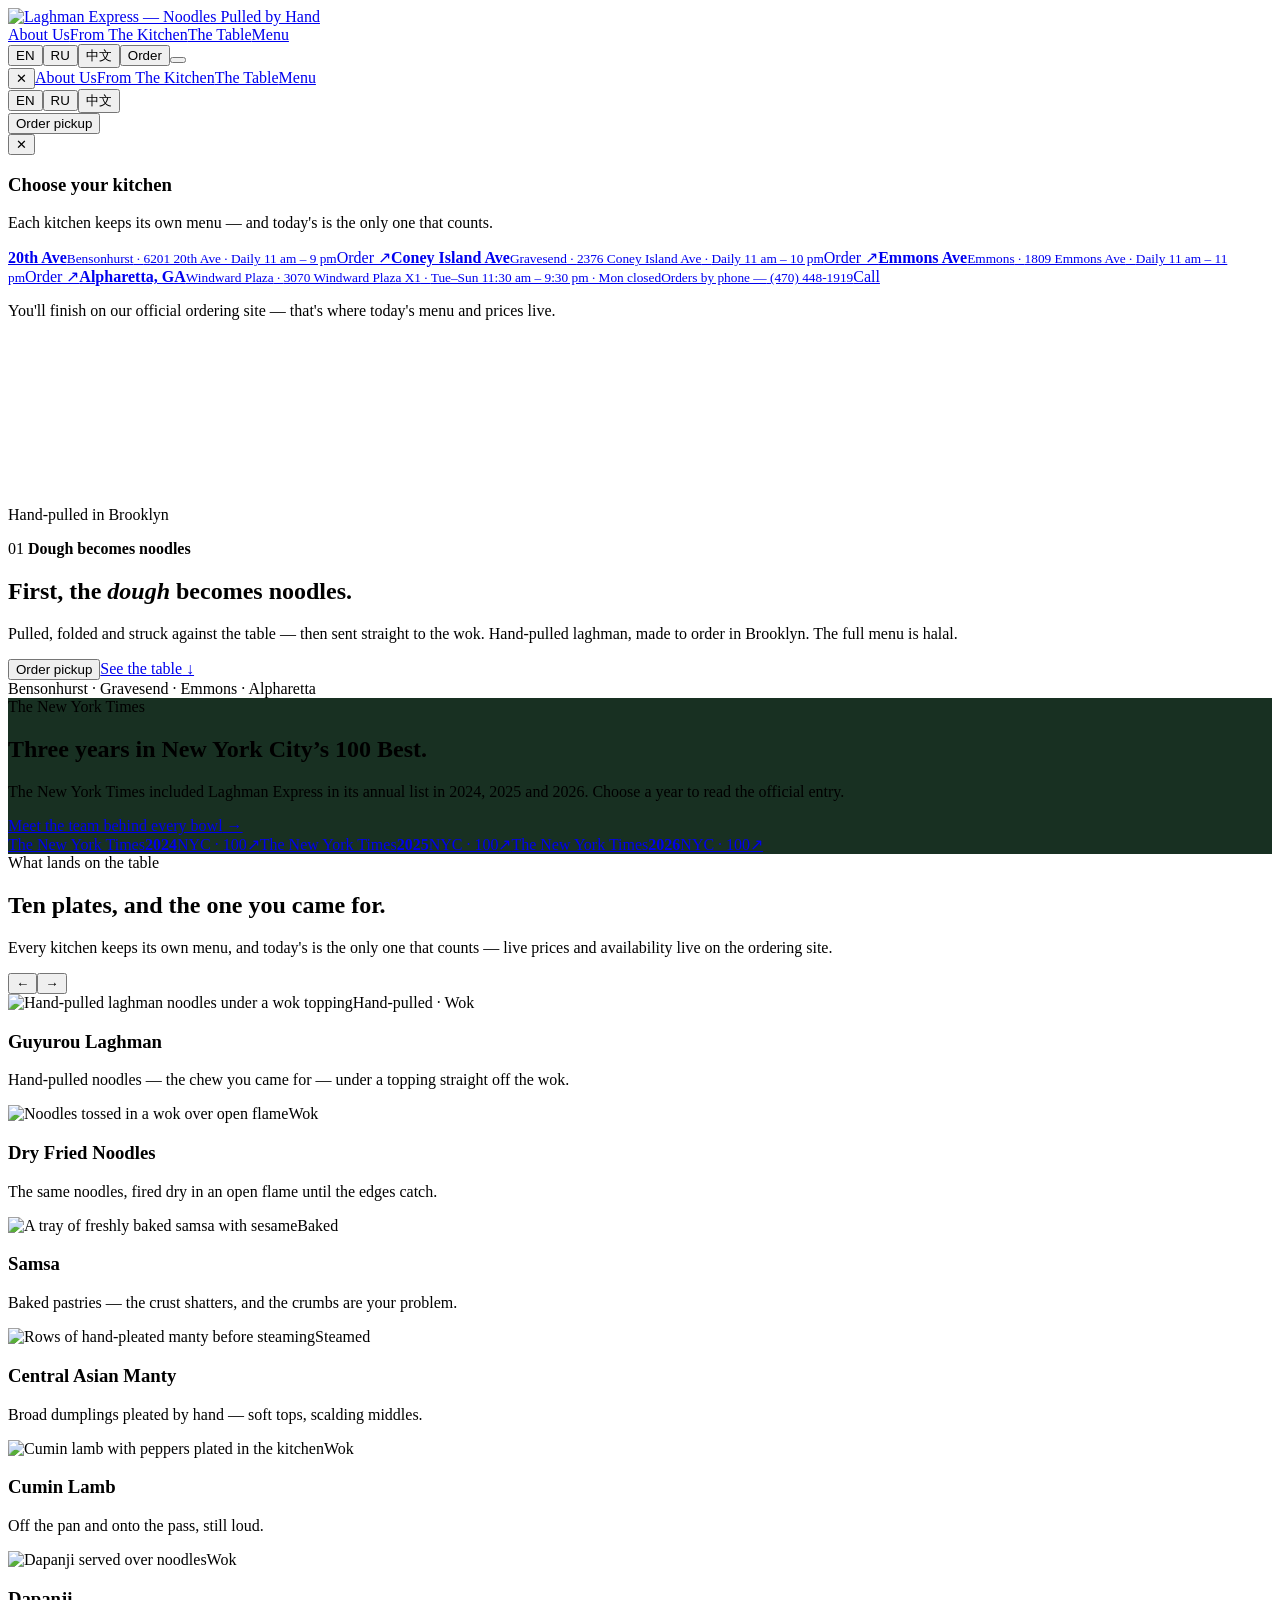
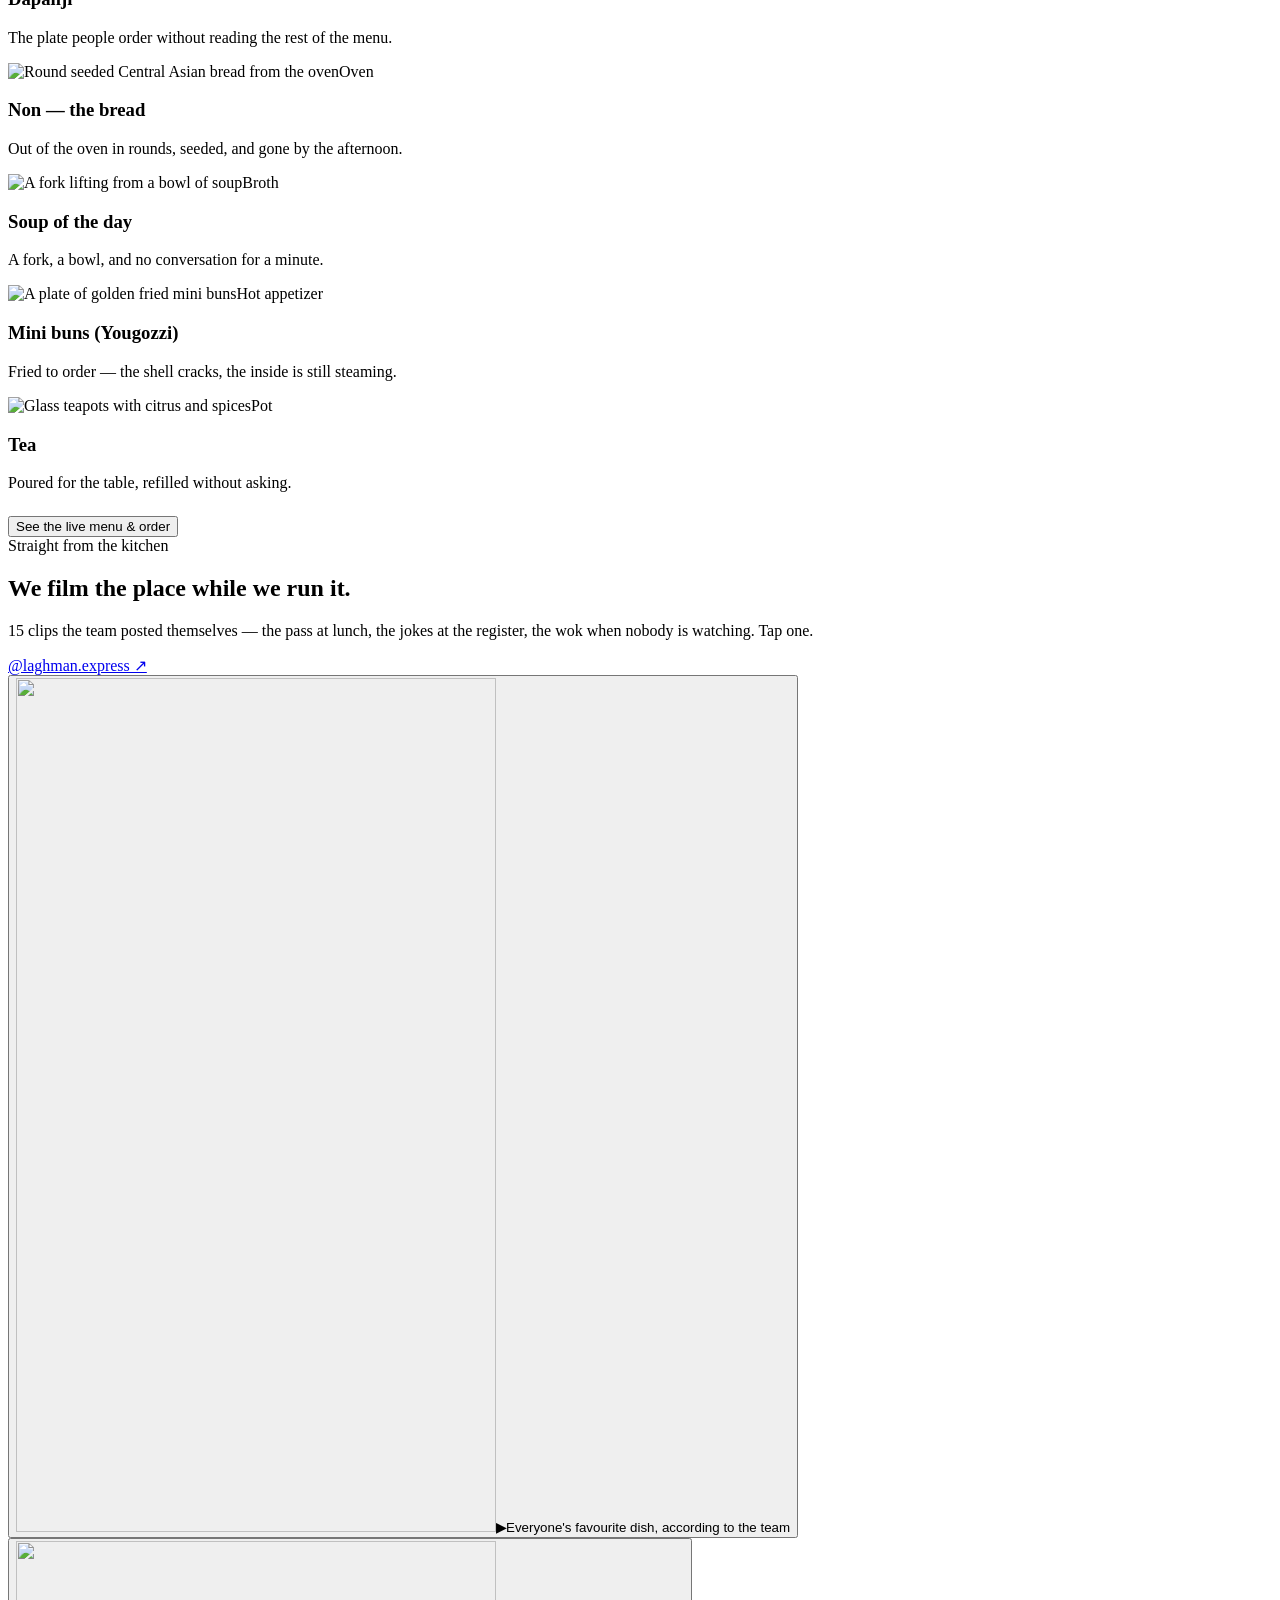
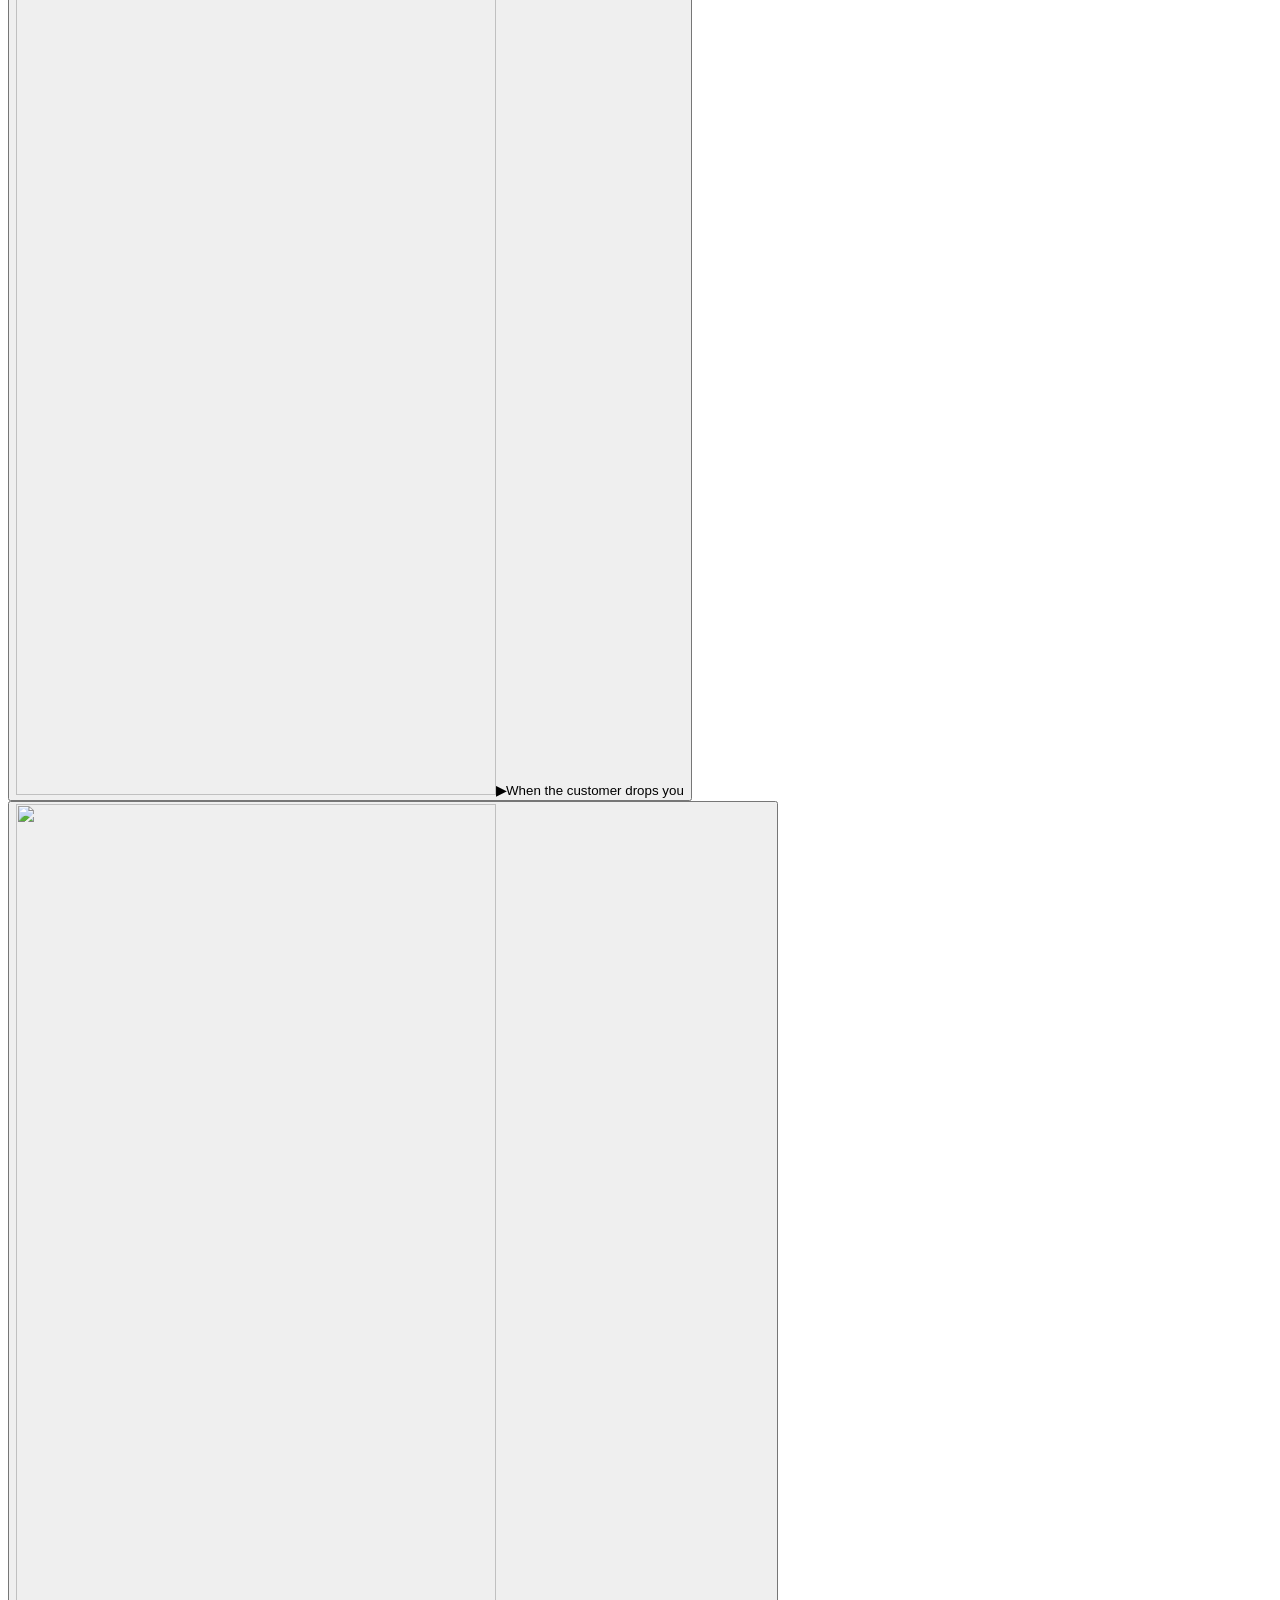
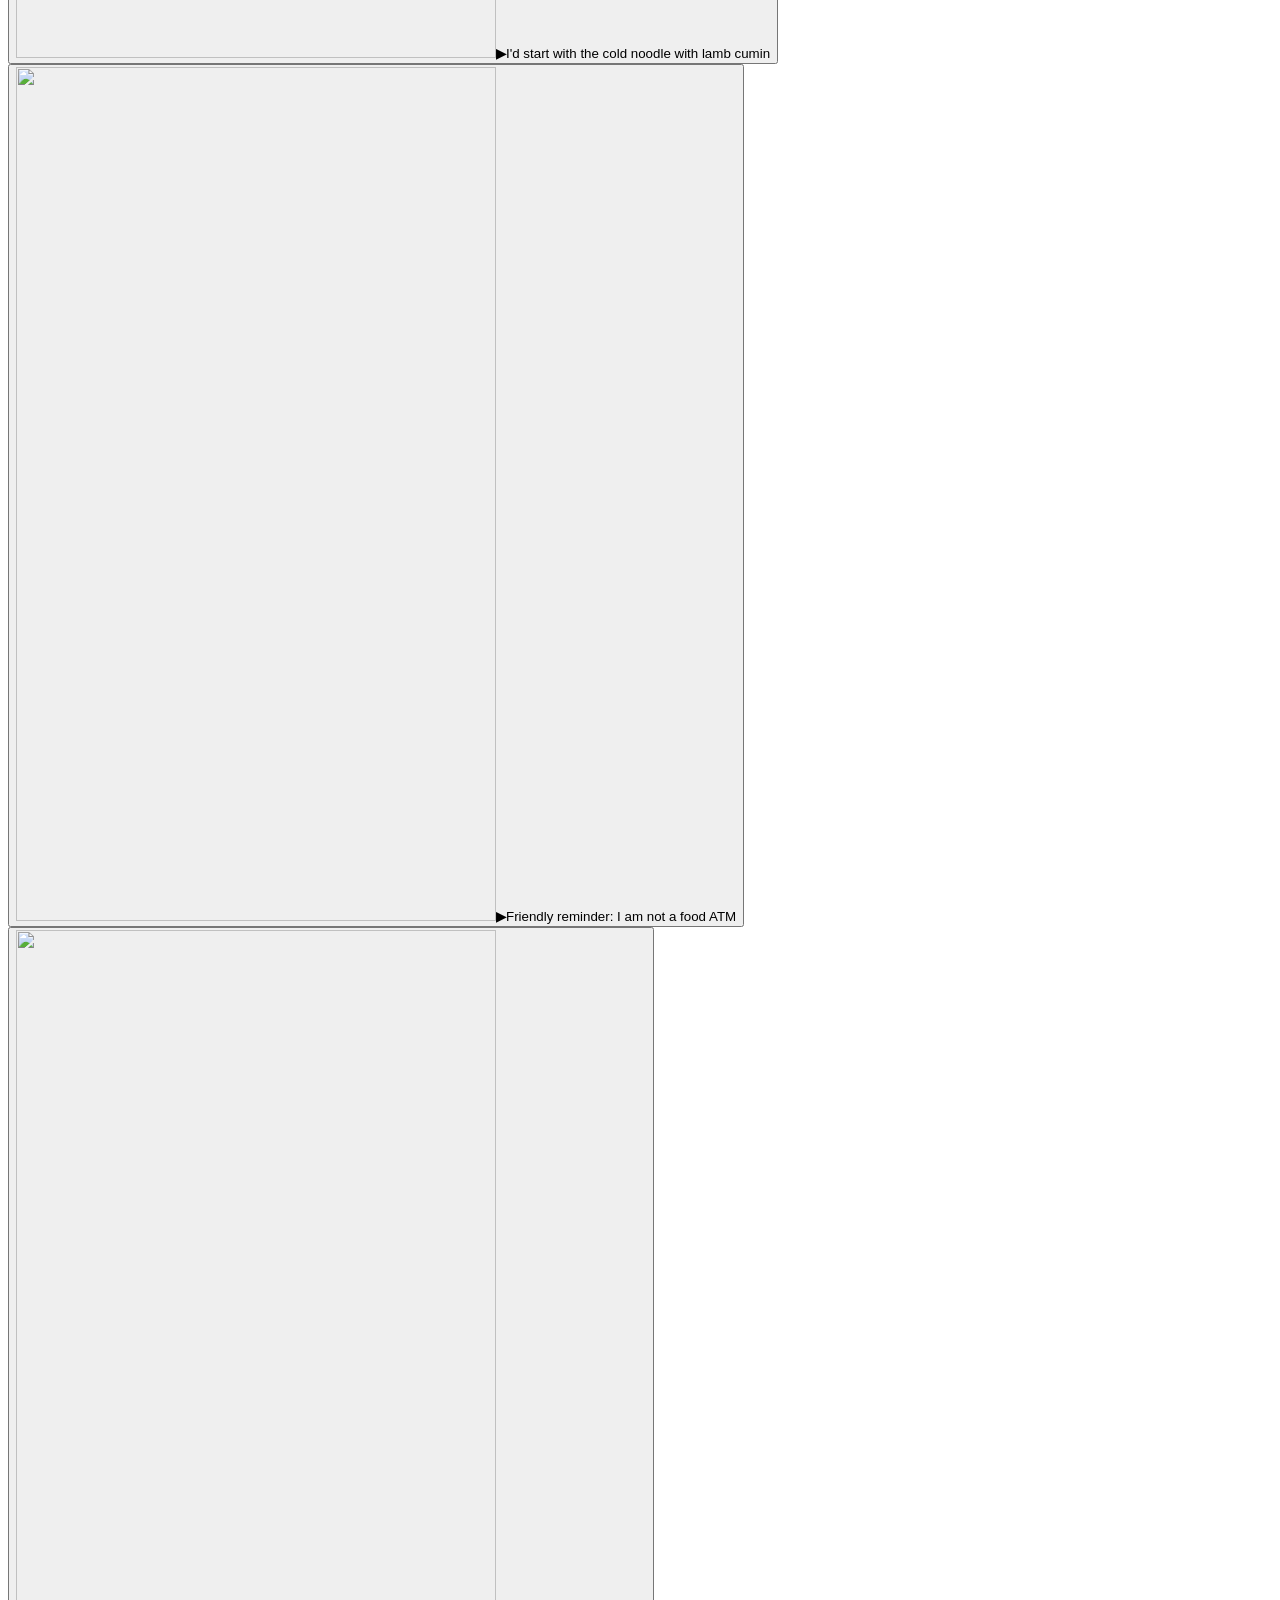
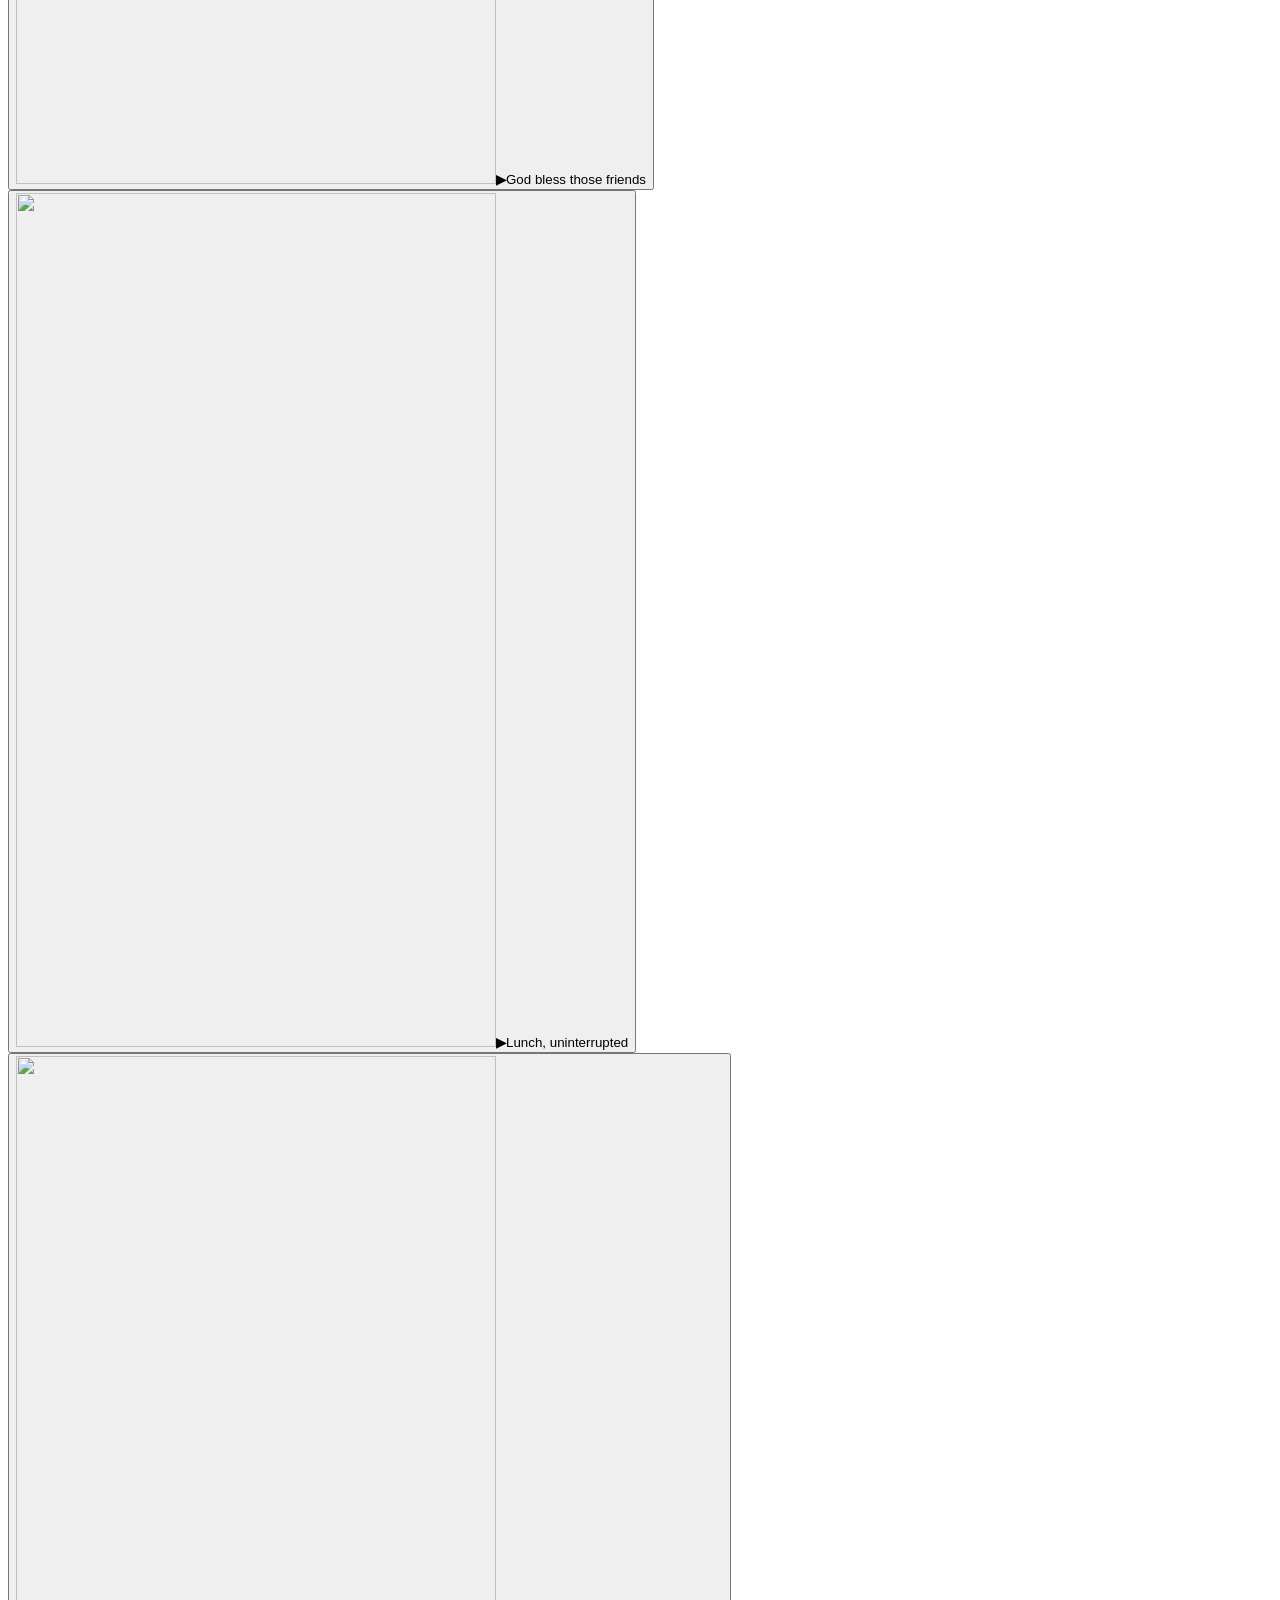
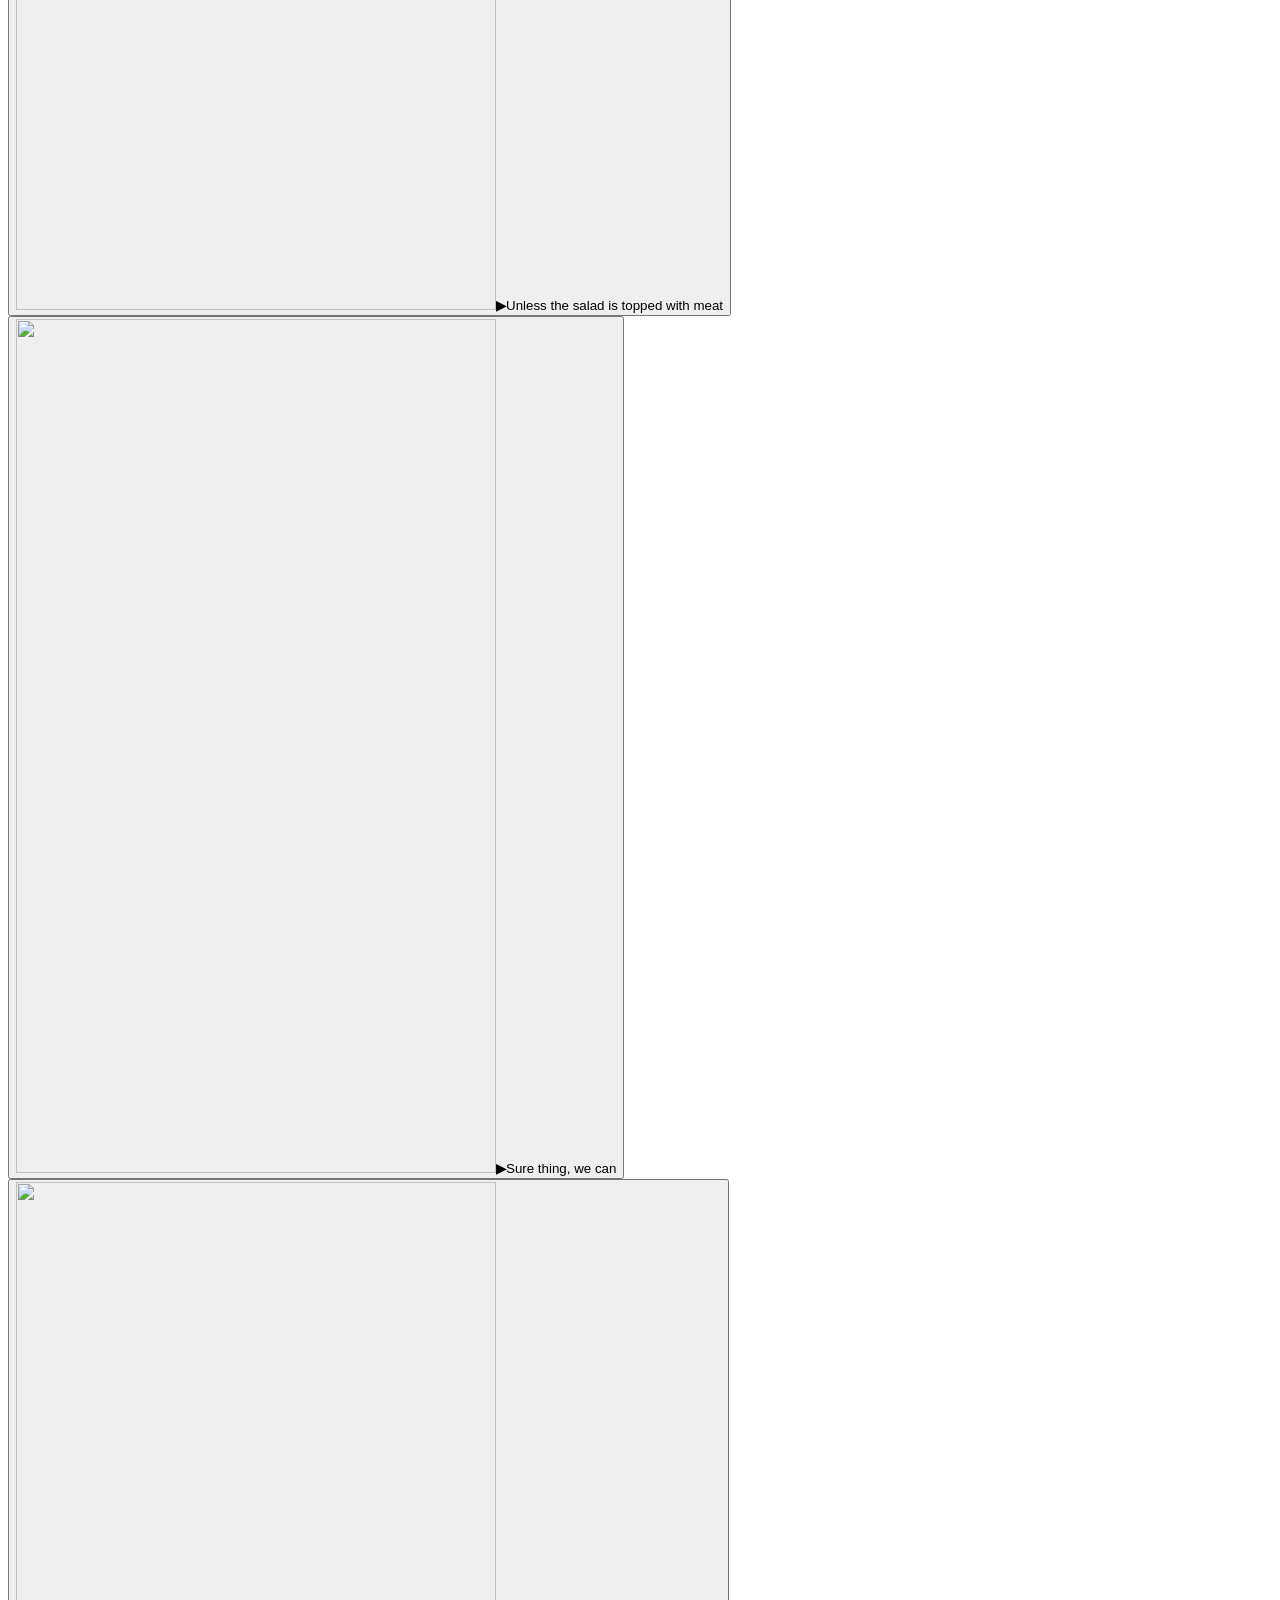
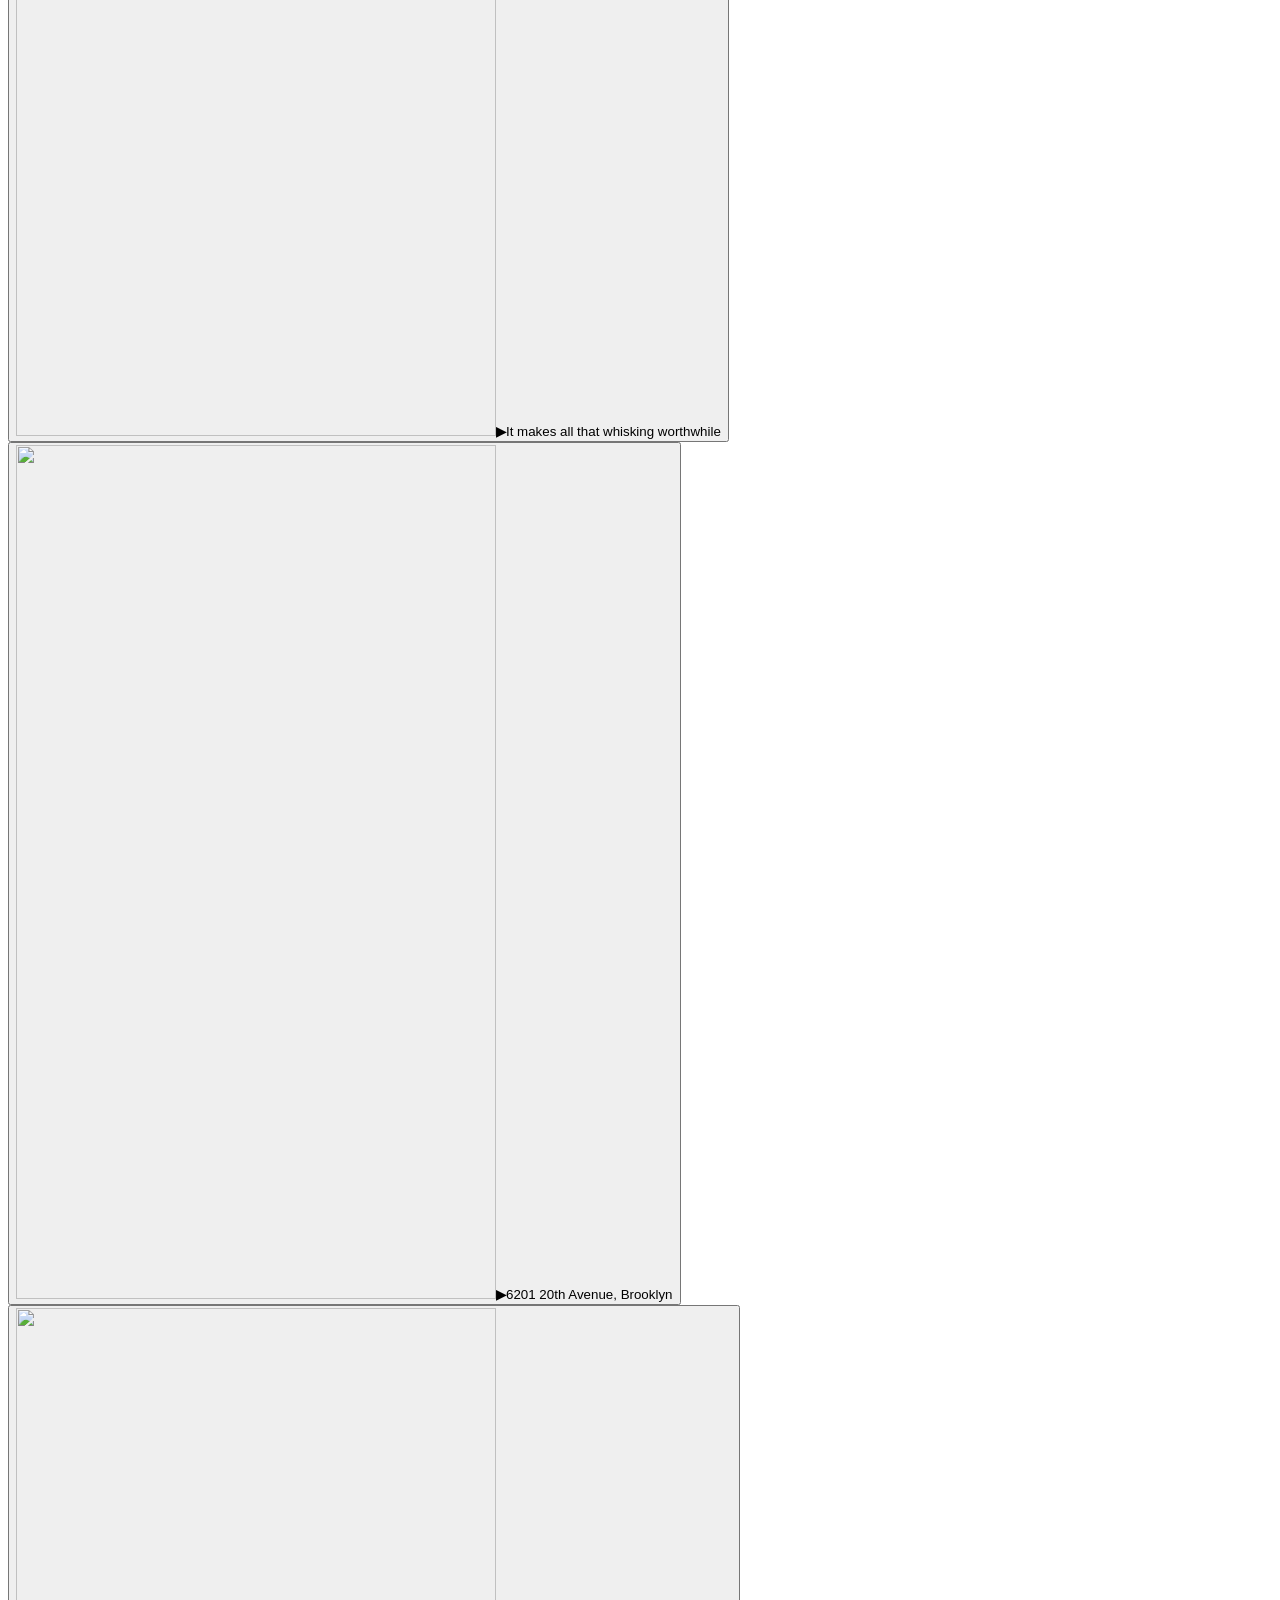
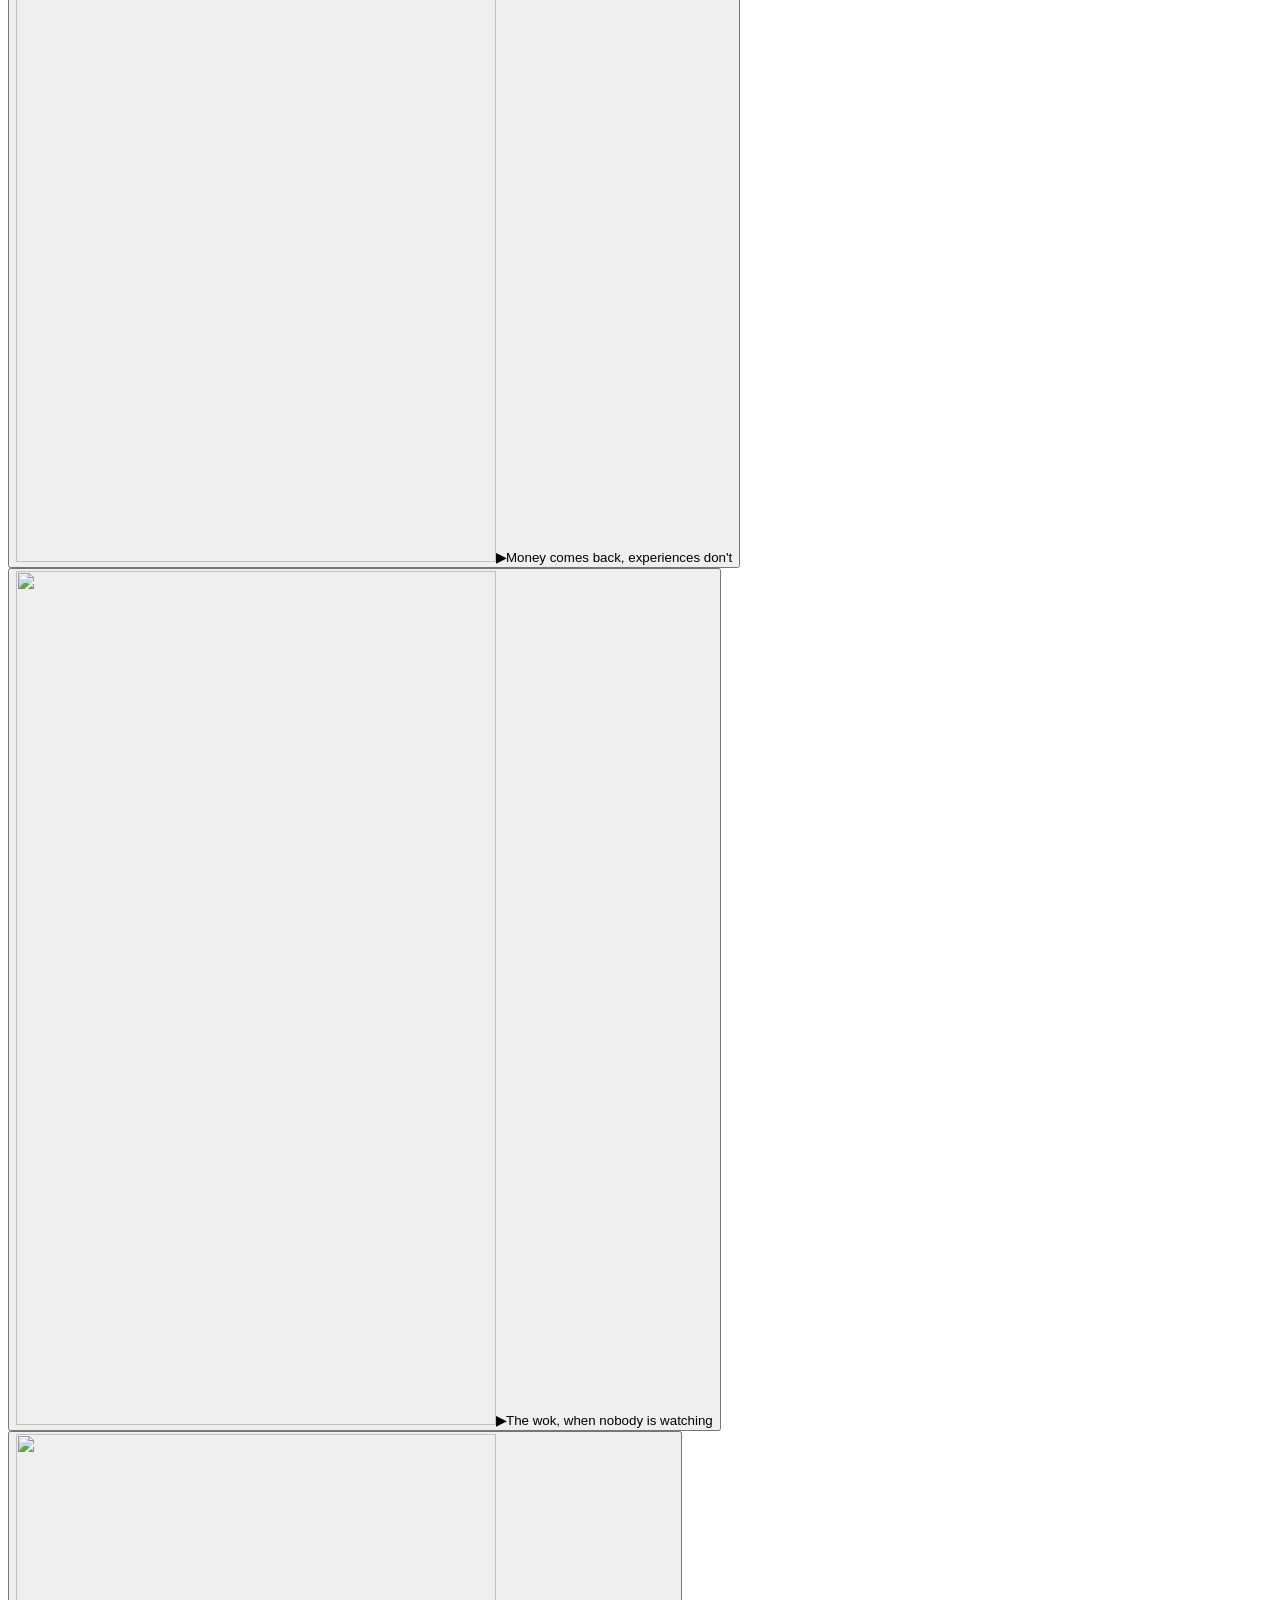
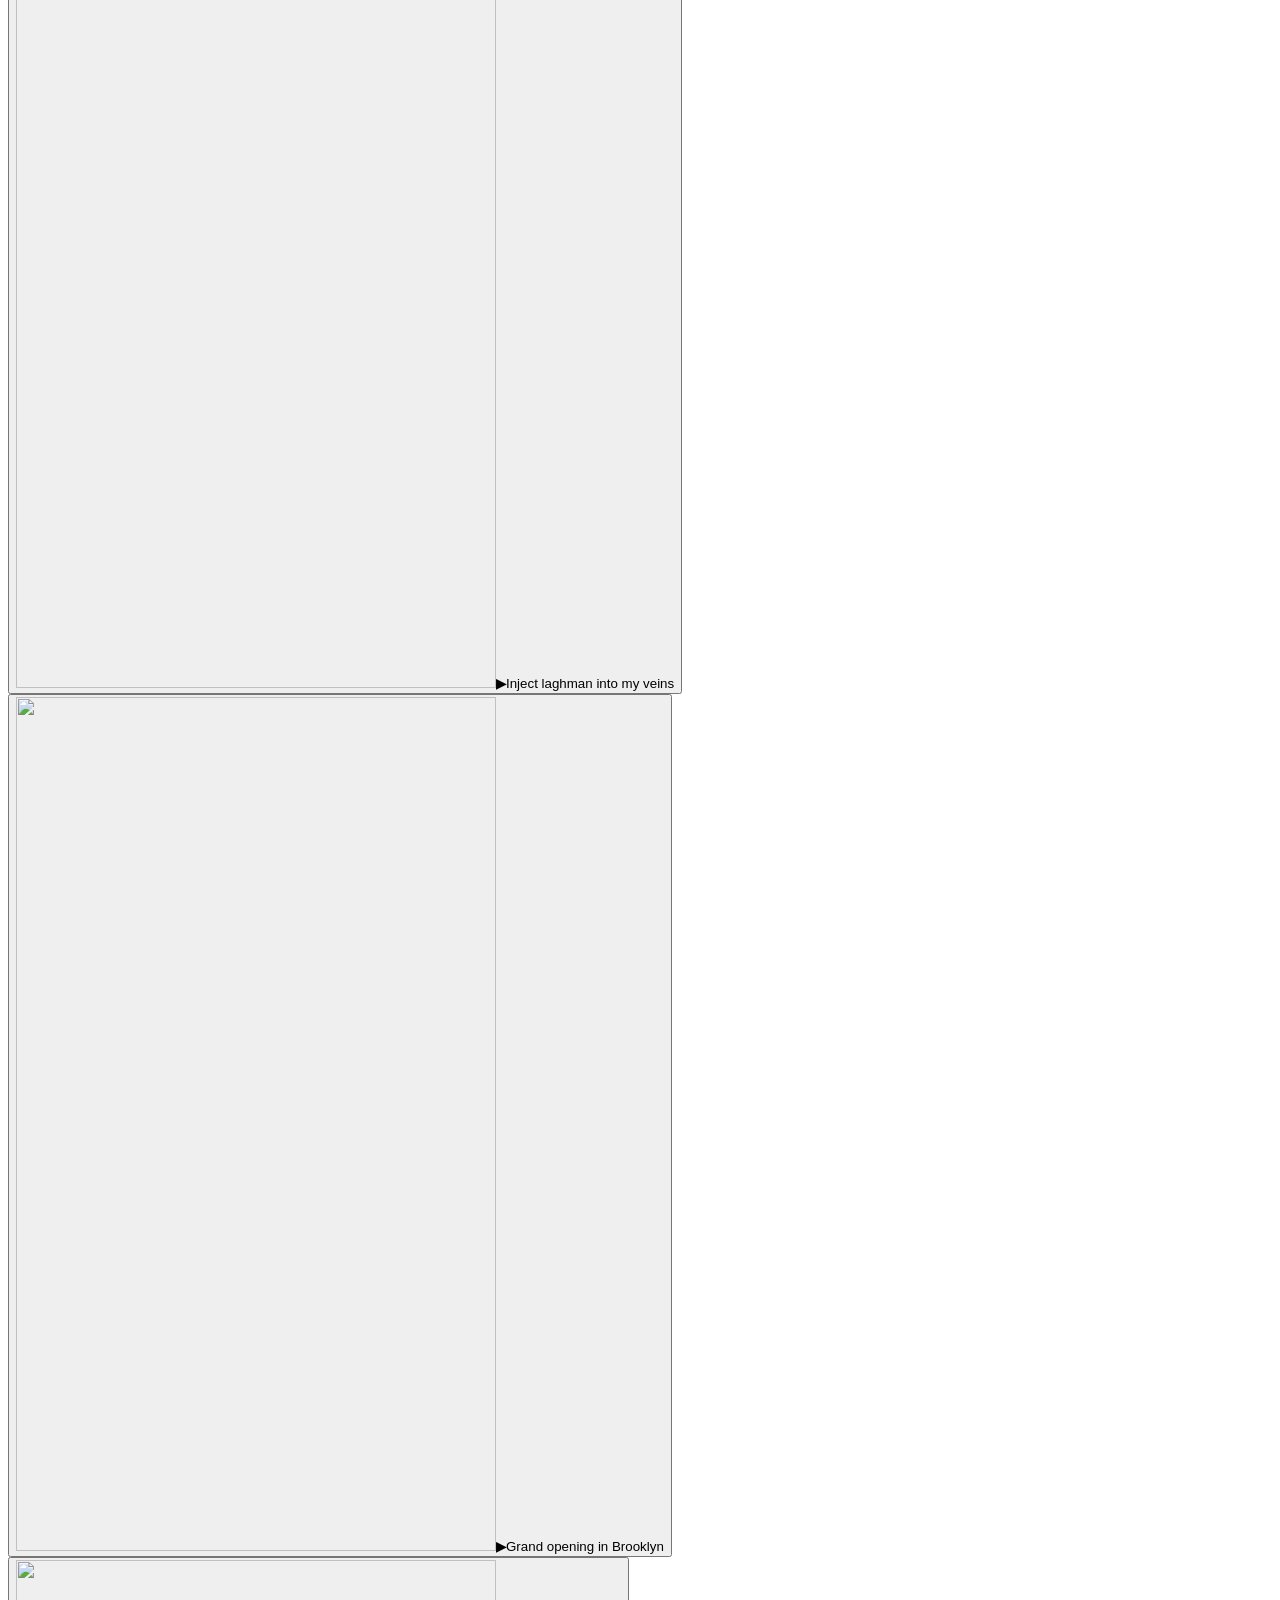
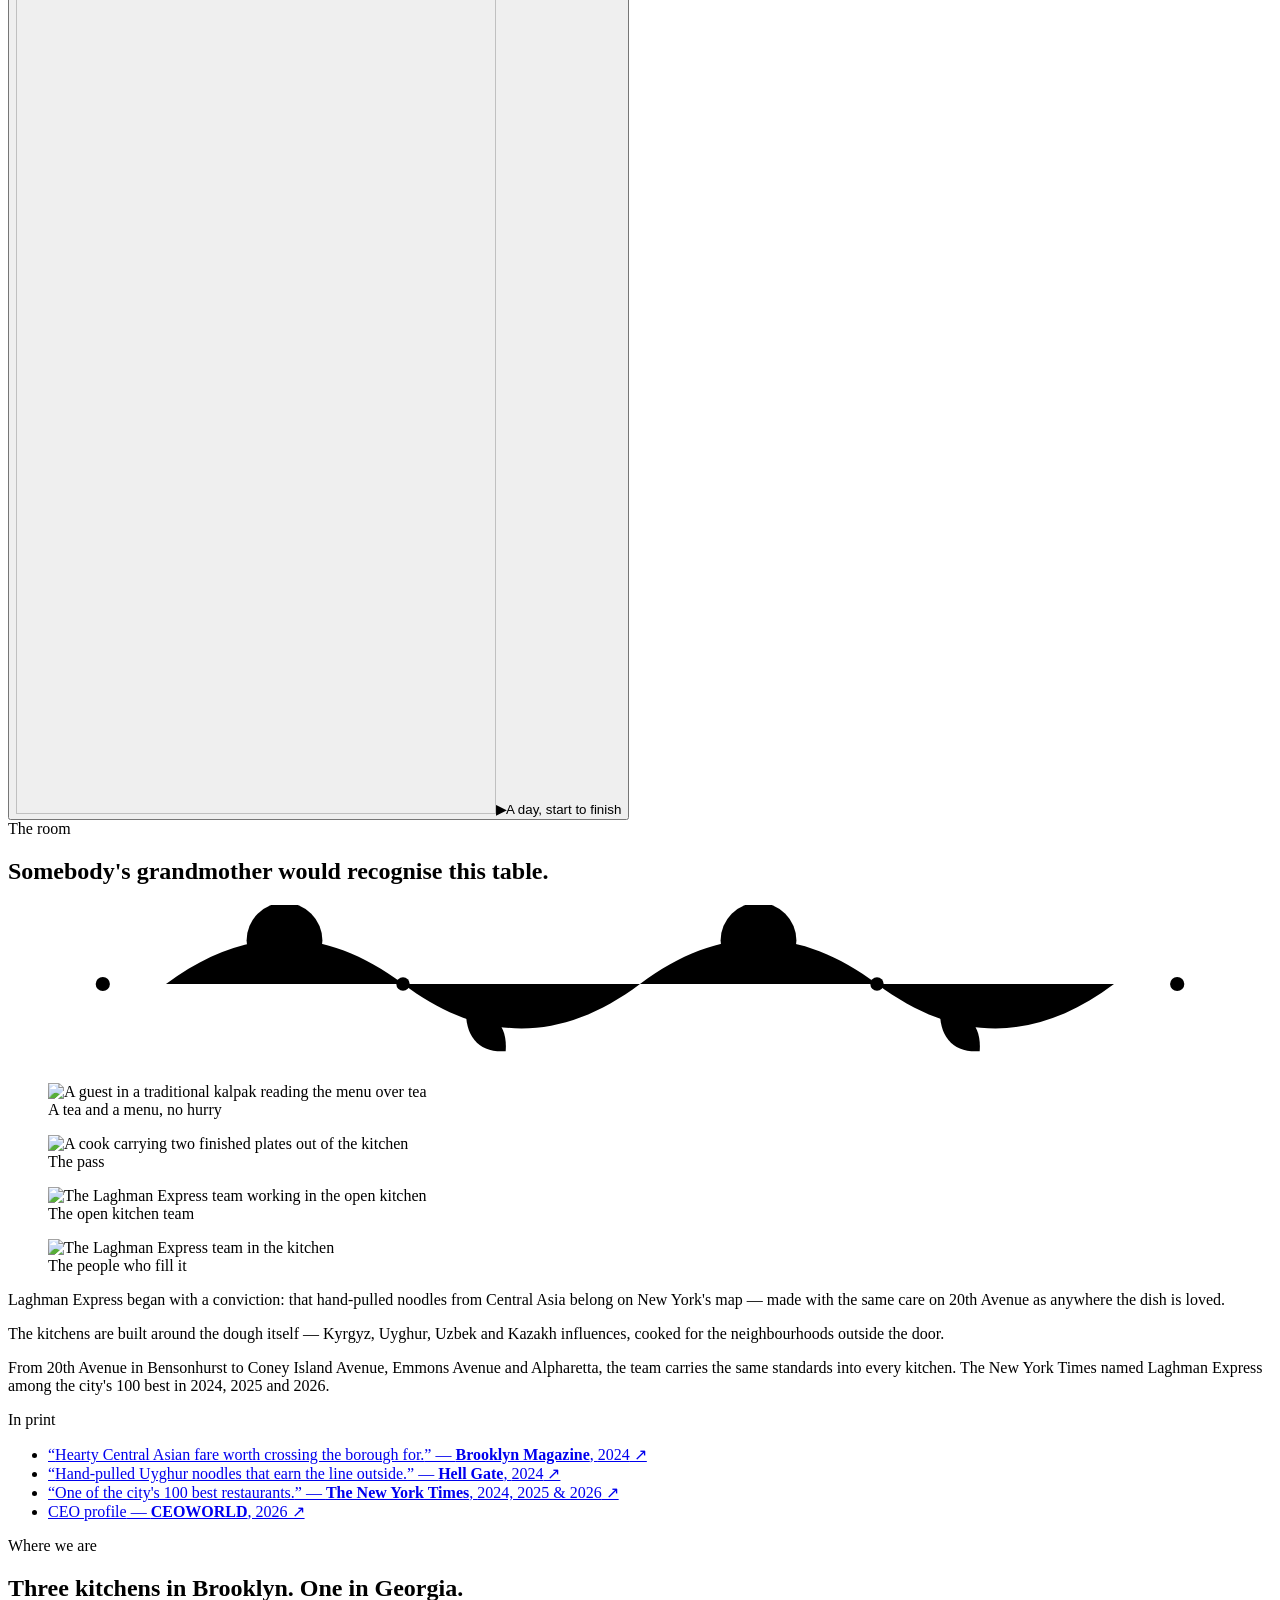
==== commit fe970750: "client round: hot appetizer card, CEO profile, drifting rails Green side gives way to Mini buns (You" ====
--- a/index.html
+++ b/index.html
@@ -1 +1 @@
-<!DOCTYPE html><!--rQFpajhSsFFjMVHHu3aNR--><html lang="en" class="__variable_c2b1f1 __variable_e7c0d6 __variable_dc0b91 __variable_ee90c9"><head><meta charSet="utf-8"/><meta name="viewport" content="width=device-width, initial-scale=1"/><link rel="preload" href="/laghman-express/_next/static/media/26d0ba92e140f0dc-s.p.woff2" as="font" crossorigin="" type="font/woff2"/><link rel="preload" href="/laghman-express/_next/static/media/47f136985ef5b5cb-s.p.woff2" as="font" crossorigin="" type="font/woff2"/><link rel="preload" href="/laghman-express/_next/static/media/cb9f64d62d112b41-s.p.woff2" as="font" crossorigin="" type="font/woff2"/><link rel="preload" as="image" href="/laghman-express/assets/logo-mark-cream.svg"/><link rel="preload" as="image" href="/laghman-express/assets/film/hero-film-d.jpg"/><link rel="stylesheet" href="/laghman-express/_next/static/css/709941c8a522d1f2.css" data-precedence="next"/><link rel="stylesheet" href="/laghman-express/_next/static/css/3aabd7c3869008aa.css" data-precedence="next"/><link rel="stylesheet" href="/laghman-express/_next/static/css/880bb4a6678d2e83.css" data-precedence="next"/><link rel="preload" as="script" fetchPriority="low" href="/laghman-express/_next/static/chunks/webpack-27dcf7df9c022c10.js"/><script src="/laghman-express/_next/static/chunks/4bd1b696-c023c6e3521b1417.js" async=""></script><script src="/laghman-express/_next/static/chunks/255-8053554f0e9ae75b.js" async=""></script><script src="/laghman-express/_next/static/chunks/main-app-4a3a62d05ff66ea7.js" async=""></script><script src="/laghman-express/_next/static/chunks/31-acdf5753a02622b0.js" async=""></script><script src="/laghman-express/_next/static/chunks/app/page-ee6f924a46620842.js" async=""></script><link rel="preload" as="image" href="/laghman-express/assets/film/hero-poster.jpg" fetchPriority="high"/><meta name="next-size-adjust" content=""/><meta name="theme-color" content="#122618"/><title>Laghman Express — Hand-Pulled Noodles in Brooklyn &amp; Alpharetta</title><meta name="description" content="Hand-pulled laghman (лагман) and halal Central Asian cooking in Brooklyn and Alpharetta, GA. Named to The New York Times&#x27; 100 Best Restaurants in NYC, 2024–2026."/><meta name="robots" content="index, follow"/><link rel="canonical" href="https://bobooww.github.io/laghman-express/"/><meta property="og:title" content="Laghman Express — You&#x27;ll hear your noodles first."/><meta property="og:description" content="Hand-pulled laghman (лагман) and halal Central Asian cooking in Brooklyn and Alpharetta, GA. Named to The New York Times&#x27; 100 Best Restaurants in NYC, 2024–2026."/><meta property="og:url" content="https://bobooww.github.io/laghman-express/"/><meta property="og:site_name" content="Laghman Express"/><meta property="og:locale" content="en_US"/><meta property="og:image" content="https://bobooww.github.io/laghman-express/assets/og-card.jpg"/><meta property="og:image:width" content="1200"/><meta property="og:image:height" content="630"/><meta property="og:image:alt" content="A bowl of hand-pulled laghman noodles with beef and peppers"/><meta property="og:locale:alternate" content="ru_RU"/><meta property="og:locale:alternate" content="zh_CN"/><meta property="og:type" content="website"/><meta name="twitter:card" content="summary_large_image"/><meta name="twitter:title" content="Laghman Express — You&#x27;ll hear your noodles first."/><meta name="twitter:description" content="Hand-pulled laghman (лагман) and halal Central Asian cooking in Brooklyn and Alpharetta, GA. Named to The New York Times&#x27; 100 Best Restaurants in NYC, 2024–2026."/><meta name="twitter:image" content="https://bobooww.github.io/laghman-express/assets/og-card.jpg"/><meta name="twitter:image:width" content="1200"/><meta name="twitter:image:height" content="630"/><meta name="twitter:image:alt" content="A bowl of hand-pulled laghman noodles with beef and peppers"/><link rel="icon" href="/laghman-express/assets/favicon-64.png" type="image/png" sizes="64x64"/><link rel="apple-touch-icon" href="/laghman-express/assets/apple-touch-icon.png"/><link rel="manifest" href="/laghman-express/site.webmanifest"/><script src="/laghman-express/_next/static/chunks/polyfills-42372ed130431b0a.js" noModule=""></script><script defer src="/laghman-express/gate.js"></script><noscript><style>.rv{opacity:1!important;transform:none!important}</style></noscript><style>.brand-reference{object-fit:contain!important;border-radius:0!important;background:none!important}.brand-reference--lockup{width:auto!important;height:44px!important}.brand-reference--stack{width:150px!important;height:auto!important}/* client 2026-08-22: retire the craft section; recognition takes its dark cloth */#craft{display:none!important}.recognition{background:#183022!important}</style></head><body><div hidden=""><!--$--><!--/$--></div><script type="application/ld+json">{"@context": "https://schema.org", "@graph": [{"@type": "Organization", "@id": "https://bobooww.github.io/laghman-express/#org", "name": "Laghman Express", "url": "https://bobooww.github.io/laghman-express/", "award": "The New York Times 100 Best Restaurants in NYC — 2024, 2025 & 2026", "sameAs": ["https://www.instagram.com/laghman.express/", "https://www.tiktok.com/@laghman.express"], "logo": "https://bobooww.github.io/laghman-express/assets/icon-512.png"}, {"@type": "Restaurant", "name": "Laghman Express — Emmons Avenue", "parentOrganization": {"@id": "https://bobooww.github.io/laghman-express/#org"}, "servesCuisine": "Central Asian", "image": "https://bobooww.github.io/laghman-express/assets/client-2026-08/emmons-storefront.jpg", "address": {"@type": "PostalAddress", "streetAddress": "1809 Emmons Ave", "addressLocality": "Brooklyn", "addressRegion": "NY", "postalCode": "11235", "addressCountry": "US"}, "geo": {"@type": "GeoCoordinates", "latitude": 40.5838, "longitude": -73.9425}, "priceRange": "$$", "acceptsReservations": false, "url": "https://bobooww.github.io/laghman-express/", "telephone": "+1-718-247-4343", "menu": "https://bobooww.github.io/laghman-express/order?k=emmons-ave", "hasMenu": "https://bobooww.github.io/laghman-express/order?k=emmons-ave", "potentialAction": {"@type": "OrderAction", "target": "https://bobooww.github.io/laghman-express/order?k=emmons-ave", "deliveryMethod": "http://purl.org/goodrelations/v1#DeliveryModePickup"}, "openingHoursSpecification": {"@type": "OpeningHoursSpecification", "dayOfWeek": ["Monday", "Tuesday", "Wednesday", "Thursday", "Friday", "Saturday", "Sunday"], "opens": "11:00", "closes": "23:00"}}, {"@type": "Restaurant", "name": "Laghman Express — 20th Avenue", "parentOrganization": {"@id": "https://bobooww.github.io/laghman-express/#org"}, "servesCuisine": "Central Asian", "telephone": "+1-718-232-0525", "menu": "https://bobooww.github.io/laghman-express/order?k=20th-ave", "image": "https://bobooww.github.io/laghman-express/assets/film/hero-poster.jpg", "openingHoursSpecification": {"@type": "OpeningHoursSpecification", "dayOfWeek": ["Monday", "Tuesday", "Wednesday", "Thursday", "Friday", "Saturday", "Sunday"], "opens": "11:00", "closes": "21:00"}, "address": {"@type": "PostalAddress", "streetAddress": "6201 20th Ave", "addressLocality": "Brooklyn", "addressRegion": "NY", "postalCode": "11204", "addressCountry": "US"}, "geo": {"@type": "GeoCoordinates", "latitude": 40.6175, "longitude": -73.9903}, "priceRange": "$$", "acceptsReservations": false, "url": "https://bobooww.github.io/laghman-express/", "hasMenu": "https://bobooww.github.io/laghman-express/order?k=20th-ave", "potentialAction": {"@type": "OrderAction", "target": "https://bobooww.github.io/laghman-express/order?k=20th-ave", "deliveryMethod": "http://purl.org/goodrelations/v1#DeliveryModePickup"}}, {"@type": "Restaurant", "name": "Laghman Express — Coney Island Avenue", "parentOrganization": {"@id": "https://bobooww.github.io/laghman-express/#org"}, "servesCuisine": "Central Asian", "telephone": "+1-718-233-8333", "menu": "https://bobooww.github.io/laghman-express/order?k=coney-island", "image": "https://bobooww.github.io/laghman-express/assets/film/hero-poster.jpg", "openingHoursSpecification": {"@type": "OpeningHoursSpecification", "dayOfWeek": ["Monday", "Tuesday", "Wednesday", "Thursday", "Friday", "Saturday", "Sunday"], "opens": "11:00", "closes": "22:00"}, "address": {"@type": "PostalAddress", "streetAddress": "2376 Coney Island Ave", "addressLocality": "Brooklyn", "addressRegion": "NY", "postalCode": "11223", "addressCountry": "US"}, "geo": {"@type": "GeoCoordinates", "latitude": 40.606, "longitude": -73.9663}, "priceRange": "$$", "acceptsReservations": false, "url": "https://bobooww.github.io/laghman-express/", "hasMenu": "https://bobooww.github.io/laghman-express/order?k=coney-island", "potentialAction": {"@type": "OrderAction", "target": "https://bobooww.github.io/laghman-express/order?k=coney-island", "deliveryMethod": "http://purl.org/goodrelations/v1#DeliveryModePickup"}}, {"@type": "Restaurant", "name": "Laghman Express — Alpharetta", "parentOrganization": {"@id": "https://bobooww.github.io/laghman-express/#org"}, "servesCuisine": "Central Asian", "telephone": "+1-470-448-1919", "image": "https://bobooww.github.io/laghman-express/assets/client-2026-08/alpharetta-storefront.jpg", "openingHoursSpecification": {"@type": "OpeningHoursSpecification", "dayOfWeek": ["Tuesday", "Wednesday", "Thursday", "Friday", "Saturday", "Sunday"], "opens": "11:30", "closes": "21:30"}, "address": {"@type": "PostalAddress", "streetAddress": "3070 Windward Plaza X1", "addressLocality": "Alpharetta", "addressRegion": "GA", "postalCode": "30005", "addressCountry": "US"}, "geo": {"@type": "GeoCoordinates", "latitude": 34.09, "longitude": -84.266}, "priceRange": "$$", "acceptsReservations": false, "url": "https://www.laghmanexpressga.com/", "sameAs": ["https://www.laghmanexpressga.com/"]}]}</script><header class="hdr"><a class="hdr__brand" href="/laghman-express/"><img class="brand-reference brand-reference--lockup" src="/laghman-express/assets/logo-mark-original.svg" alt="Laghman Express — Noodles Pulled by Hand" width="58" height="54"/></a><nav class="hdr__nav" aria-label="Sections"><a href="/laghman-express/about-us">About Us</a><a href="/laghman-express/#kitchen">From The Kitchen</a><a href="/laghman-express/#table">The Table</a><a href="/laghman-express/menu">Menu</a></nav><span class="hdr__lang"><span class="lang" role="group" aria-label="Language"><button type="button" class="on" aria-pressed="true">EN</button><button type="button" class="" aria-pressed="false">RU</button><button type="button" class="" aria-pressed="false">中文</button></span></span><button class="btn btn--gold" type="button">Order</button><button class="burger" type="button" aria-label="Menu" aria-expanded="false"><i></i><i></i><i></i></button></header><div class="mnav" aria-hidden="true" inert=""><button class="mnav__close" type="button" aria-label="Close">✕</button><a href="/laghman-express/about-us">About Us</a><a href="/laghman-express/#kitchen">From The Kitchen</a><a href="/laghman-express/#table">The Table</a><a href="/laghman-express/menu">Menu</a><div class="mnav__lang"><span class="lang" role="group" aria-label="Language"><button type="button" class="on" aria-pressed="true">EN</button><button type="button" class="" aria-pressed="false">RU</button><button type="button" class="" aria-pressed="false">中文</button></span></div></div><button class="btn btn--gold fab" type="button" aria-hidden="true" tabindex="-1">Order pickup</button><div class="order-overlay" role="dialog" aria-modal="true" aria-label="Choose your kitchen" aria-hidden="true" inert=""><div class="order-sheet" style="position:relative"><button class="order-close" aria-label="Close" type="button">✕</button><h3>Choose your kitchen</h3><p class="sub">Each kitchen keeps its own menu — and today&#x27;s is the only one that counts.</p><a class="order-loc" href="/laghman-express/order?k=20th-ave" target="_blank" rel="noopener noreferrer"><span><b>20th Ave</b><small>Bensonhurst<!-- --> · <!-- -->6201 20th Ave<!-- --> · <!-- -->Daily 11 am – 9 pm</small></span><span class="go">Order ↗</span></a><a class="order-loc" href="/laghman-express/order?k=coney-island" target="_blank" rel="noopener noreferrer"><span><b>Coney Island Ave</b><small>Gravesend<!-- --> · <!-- -->2376 Coney Island Ave<!-- --> · <!-- -->Daily 11 am – 10 pm</small></span><span class="go">Order ↗</span></a><a class="order-loc" href="/laghman-express/order?k=emmons-ave" target="_blank" rel="noopener noreferrer"><span><b>Emmons Ave</b><small>Emmons<!-- --> · <!-- -->1809 Emmons Ave<!-- --> · <!-- -->Daily 11 am – 11 pm</small></span><span class="go">Order ↗</span></a><a class="order-loc" href="tel:+14704481919"><span><b>Alpharetta, GA</b><small>Windward Plaza<!-- --> · <!-- -->3070 Windward Plaza X1<!-- --> · <!-- -->Tue–Sun 11:30 am – 9:30 pm · Mon closed</small><small>Orders by phone —<!-- --> <!-- -->(470) 448-1919</small></span><span class="go">Call</span></a><p class="order-note">You&#x27;ll finish on our official ordering site — that&#x27;s where today&#x27;s menu and prices live.</p></div></div><main><section class="hero" id="top"><div class="hero__film"><img class="poster" src="/laghman-express/assets/film/hero-film-d.jpg" alt="" aria-hidden="true" style="position:absolute;inset:0"/><video poster="/laghman-express/assets/film/hero-film-d.jpg" class="" muted="" loop="" playsInline="" autoPlay="" preload="auto" aria-hidden="true"></video></div><div class="hero__scrim"></div><div class="hero__body"><div class="hero__copy"><p class="hero__eyebrow rv in" style="--i:1">Hand-pulled in Brooklyn</p><div class="hero__chapter rv in" style="--i:1" aria-hidden="true"><span>01</span><i></i> <b>Dough becomes noodles</b></div><h1 class="rv in" style="--i:2"><span class="hero__h1-opening">First, the </span><span class="hero__h1-close"><i>dough</i><span class="hero__h1-tail"> becomes noodles.</span></span></h1><p class="hero__lead rv in" style="--i:2">Pulled, folded and struck against the table — then sent straight to the wok. Hand-pulled laghman, made to order in Brooklyn. The full menu is halal.</p><div class="hero__actions rv in" style="--i:3"><button class="btn btn--gold" type="button">Order pickup</button><a class="hero__secondary" href="#table">See the table<span aria-hidden="true"> ↓</span></a></div><div class="hero__meta rv in" style="--i:4"><span class="hero__areas">Bensonhurst · Gravesend · Emmons · Alpharetta</span></div></div></div></section><section class="recognition cloth" aria-labelledby="recognition-title"><div class="shell recognition__grid"><div class="recognition__copy rv"><span class="eyebrow">The New York Times</span><h2 id="recognition-title">Three years in New York City’s 100 Best.</h2><p>The New York Times included Laghman Express in its annual list in 2024, 2025 and 2026. Choose a year to read the official entry.</p><a class="recognition__about" href="/laghman-express/about/">Meet the team behind every bowl<span aria-hidden="true"> →</span></a></div><div class="recognition__seals" role="list" aria-label="The New York Times recognition"><a class="recognition__seal rv" style="--i:1" href="https://www.nytimes.com/shared/v2/interactive/2024/dining/best-nyc-restaurants/laghman-express.html" target="_blank" rel="noopener noreferrer" aria-label="Read the NYT entry: 2024" role="listitem"><span class="recognition__rim" aria-hidden="true"></span><span class="recognition__source">The New York Times</span><strong>2024</strong><span class="recognition__mark">NYC · 100</span><span class="recognition__arrow" aria-hidden="true">↗</span></a><a class="recognition__seal rv" style="--i:2" href="https://www.nytimes.com/shared/v2/interactive/2025/dining/best-nyc-restaurants/laghman-express.html" target="_blank" rel="noopener noreferrer" aria-label="Read the NYT entry: 2025" role="listitem"><span class="recognition__rim" aria-hidden="true"></span><span class="recognition__source">The New York Times</span><strong>2025</strong><span class="recognition__mark">NYC · 100</span><span class="recognition__arrow" aria-hidden="true">↗</span></a><a class="recognition__seal rv" style="--i:3" href="https://www.nytimes.com/shared/v2/interactive/2026/dining/best-nyc-restaurants/laghman-express.html" target="_blank" rel="noopener noreferrer" aria-label="Read the NYT entry: 2026" role="listitem"><span class="recognition__rim" aria-hidden="true"></span><span class="recognition__source">The New York Times</span><strong>2026</strong><span class="recognition__mark">NYC · 100</span><span class="recognition__arrow" aria-hidden="true">↗</span></a></div></div></section><section class="sec paper" id="table"><div class="shell"><div class="sec__head sec__head--row rv"><div><span class="eyebrow">What lands on the table</span><h2>Ten plates, and the one you came for.</h2><p>Every kitchen keeps its own menu, and today&#x27;s is the only one that counts — live prices and availability live on the ordering site.</p></div><div class="railnav"><button type="button" aria-label="Scroll left">←</button><button type="button" aria-label="Scroll right">→</button></div></div></div><div class="shell"><div class="rail"><article class="dish rv" style="--i:0"><div class="dish__pic"><img src="/laghman-express/assets/client-2026-08/guyurou-laghman-1.jpg" alt="Hand-pulled laghman noodles under a wok topping" loading="lazy" decoding="async"/><img class="dish__alternate" src="/laghman-express/assets/client-2026-08/guyurou-laghman-2.jpg" alt="" loading="lazy" decoding="async"/><span class="dish__tag">Hand-pulled · Wok</span></div><div class="dish__txt"><h3>Guyurou Laghman</h3><p>Hand-pulled noodles — the chew you came for — under a topping straight off the wok.</p></div></article><article class="dish rv" style="--i:1"><div class="dish__pic"><img src="/laghman-express/assets/client-2026-08/dry-fried-noodles.jpg" alt="Noodles tossed in a wok over open flame" loading="lazy" decoding="async"/><span class="dish__tag">Wok</span></div><div class="dish__txt"><h3>Dry Fried Noodles</h3><p>The same noodles, fired dry in an open flame until the edges catch.</p></div></article><article class="dish rv" style="--i:2"><div class="dish__pic"><img src="/laghman-express/assets/shot/dish-samsa.jpg" alt="A tray of freshly baked samsa with sesame" loading="lazy" decoding="async"/><span class="dish__tag">Baked</span></div><div class="dish__txt"><h3>Samsa</h3><p>Baked pastries — the crust shatters, and the crumbs are your problem.</p></div></article><article class="dish rv" style="--i:3"><div class="dish__pic"><img src="/laghman-express/assets/client-2026-08/central-asian-manty-1.jpg" alt="Rows of hand-pleated manty before steaming" loading="lazy" decoding="async"/><img class="dish__alternate" src="/laghman-express/assets/client-2026-08/central-asian-manty-2.jpg" alt="" loading="lazy" decoding="async"/><span class="dish__tag">Steamed</span></div><div class="dish__txt"><h3>Central Asian Manty</h3><p>Broad dumplings pleated by hand — soft tops, scalding middles.</p></div></article><article class="dish rv" style="--i:0"><div class="dish__pic"><img src="/laghman-express/assets/client-2026-08/cumin-lamb.jpg" alt="Cumin lamb with peppers plated in the kitchen" loading="lazy" decoding="async"/><span class="dish__tag">Wok</span></div><div class="dish__txt"><h3>Cumin Lamb</h3><p>Off the pan and onto the pass, still loud.</p></div></article><article class="dish rv" style="--i:1"><div class="dish__pic"><img src="/laghman-express/assets/client-2026-08/dapanji.jpg" alt="Dapanji served over noodles" loading="lazy" decoding="async"/><span class="dish__tag">Wok</span></div><div class="dish__txt"><h3>Dapanji</h3><p>The plate people order without reading the rest of the menu.</p></div></article><article class="dish rv" style="--i:2"><div class="dish__pic"><img src="/laghman-express/assets/shot/dish-bread.jpg" alt="Round seeded Central Asian bread from the oven" loading="lazy" decoding="async"/><span class="dish__tag">Oven</span></div><div class="dish__txt"><h3>Non — the bread</h3><p>Out of the oven in rounds, seeded, and gone by the afternoon.</p></div></article><article class="dish rv" style="--i:3"><div class="dish__pic"><img src="/laghman-express/assets/client-2026-08/soup-of-the-day.jpg" alt="A fork lifting from a bowl of soup" loading="lazy" decoding="async"/><span class="dish__tag">Broth</span></div><div class="dish__txt"><h3>Soup of the day</h3><p>A fork, a bowl, and no conversation for a minute.</p></div></article><article class="dish rv" style="--i:0"><div class="dish__pic"><img src="/laghman-express/assets/shot/dish-greens.jpg" alt="A cold green side dish with potato and peppers" loading="lazy" decoding="async"/><span class="dish__tag">Cold</span></div><div class="dish__txt"><h3>Green side</h3><p>The cold, sharp thing that makes the hot plate work.</p></div></article><article class="dish rv" style="--i:1"><div class="dish__pic"><img src="/laghman-express/assets/client-2026-08/tea.jpg" alt="Glass teapots with citrus and spices" loading="lazy" decoding="async"/><span class="dish__tag">Pot</span></div><div class="dish__txt"><h3>Tea</h3><p>Poured for the table, refilled without asking.</p></div></article></div></div><div class="shell" style="margin-top:1.5rem"><button class="btn btn--gold rv" type="button">See the live menu &amp; order</button></div></section><section class="sec dark craft cloth" id="craft"><div class="shell"><div class="sec__head rv"><span class="eyebrow">After the pull</span><h2>Three movements to the table.</h2><p class="about__lead">The same kitchen rhythm carries the rest of the menu: shaped by hand, sent to the fire, brought to the table under steam.</p></div><div class="craft__grid"><div><div data-i="0" class="beat active"><span class="beat__n">02</span><h3>Shaped by hand</h3><p>Manty and samsa are closed one at a time, by the same hands, all day. Nothing about that step has been made faster in a hundred years.</p><div class="beat__pic"><video poster="/laghman-express/assets/film/craft-shape.jpg" muted="" loop="" playsInline="" preload="none" aria-hidden="true"></video></div></div><div data-i="1" class="beat"><span class="beat__n">03</span><h3>Straight to the fire</h3><p>Seconds off the hook, the noodles meet the wok. It is the loudest and the shortest part of their life.</p><div class="beat__pic"><video poster="/laghman-express/assets/film/craft-fire.jpg" muted="" loop="" playsInline="" preload="none" aria-hidden="true"></video></div></div><div data-i="2" class="beat"><span class="beat__n">04</span><h3>To the table, steaming</h3><p>The bowl lands under its own cloud. That is the whole secret. There isn&#x27;t another one.</p><div class="beat__pic"><video poster="/laghman-express/assets/film/craft-serve.jpg" muted="" loop="" playsInline="" preload="none" aria-hidden="true"></video></div></div></div></div></div></section><section class="sec feed" id="kitchen"><div class="shell"><div class="sec__head sec__head--row rv"><div><span class="eyebrow">Straight from the kitchen</span><h2>We film the place while we run it.</h2><p>15<!-- --> <!-- -->clips the team posted themselves — the pass at lunch, the jokes at the register, the wok when nobody is watching. Tap one.</p></div><a class="btn btn--ghost" href="https://www.tiktok.com/@laghman.express" target="_blank" rel="noopener noreferrer">@laghman.express ↗</a></div></div><div class="shell"><div class="rail"><button class="tile rv" style="--i:0" type="button" aria-label="Play: Everyone&#x27;s favourite dish, according to the team"><img src="/laghman-express/assets/feed/team-favorites.jpg" alt="" loading="lazy" decoding="async" width="480" height="854"/><span class="tile__play"><b aria-hidden="true">▶</b>Everyone&#x27;s favourite dish, according to the team</span></button><button class="tile rv" style="--i:1" type="button" aria-label="Play: When the customer drops you"><img src="/laghman-express/assets/feed/7595025127692143902.jpg" alt="" loading="lazy" decoding="async" width="480" height="854"/><span class="tile__play"><b aria-hidden="true">▶</b>When the customer drops you</span></button><button class="tile rv" style="--i:2" type="button" aria-label="Play: I&#x27;d start with the cold noodle with lamb cumin"><img src="/laghman-express/assets/feed/7570575117542034718.jpg" alt="" loading="lazy" decoding="async" width="480" height="854"/><span class="tile__play"><b aria-hidden="true">▶</b>I&#x27;d start with the cold noodle with lamb cumin</span></button><button class="tile rv" style="--i:3" type="button" aria-label="Play: Friendly reminder: I am not a food ATM"><img src="/laghman-express/assets/feed/7506344043824090399.jpg" alt="" loading="lazy" decoding="async" width="480" height="854"/><span class="tile__play"><b aria-hidden="true">▶</b>Friendly reminder: I am not a food ATM</span></button><button class="tile rv" style="--i:4" type="button" aria-label="Play: God bless those friends"><img src="/laghman-express/assets/feed/7563826715882048799.jpg" alt="" loading="lazy" decoding="async" width="480" height="854"/><span class="tile__play"><b aria-hidden="true">▶</b>God bless those friends</span></button><button class="tile rv" style="--i:5" type="button" aria-label="Play: Lunch, uninterrupted"><img src="/laghman-express/assets/feed/7577510966196194590.jpg" alt="" loading="lazy" decoding="async" width="480" height="854"/><span class="tile__play"><b aria-hidden="true">▶</b>Lunch, uninterrupted</span></button><button class="tile rv" style="--i:0" type="button" aria-label="Play: Unless the salad is topped with meat"><img src="/laghman-express/assets/feed/7583764135666601247.jpg" alt="" loading="lazy" decoding="async" width="480" height="854"/><span class="tile__play"><b aria-hidden="true">▶</b>Unless the salad is topped with meat</span></button><button class="tile rv" style="--i:1" type="button" aria-label="Play: Sure thing, we can"><img src="/laghman-express/assets/feed/7588408675258076446.jpg" alt="" loading="lazy" decoding="async" width="480" height="854"/><span class="tile__play"><b aria-hidden="true">▶</b>Sure thing, we can</span></button><button class="tile rv" style="--i:2" type="button" aria-label="Play: It makes all that whisking worthwhile"><img src="/laghman-express/assets/feed/7569747151018790175.jpg" alt="" loading="lazy" decoding="async" width="480" height="854"/><span class="tile__play"><b aria-hidden="true">▶</b>It makes all that whisking worthwhile</span></button><button class="tile rv" style="--i:3" type="button" aria-label="Play: 6201 20th Avenue, Brooklyn"><img src="/laghman-express/assets/feed/7489885874918804766.jpg" alt="" loading="lazy" decoding="async" width="480" height="854"/><span class="tile__play"><b aria-hidden="true">▶</b>6201 20th Avenue, Brooklyn</span></button><button class="tile rv" style="--i:4" type="button" aria-label="Play: Money comes back, experiences don&#x27;t"><img src="/laghman-express/assets/feed/7593106409848343839.jpg" alt="" loading="lazy" decoding="async" width="480" height="854"/><span class="tile__play"><b aria-hidden="true">▶</b>Money comes back, experiences don&#x27;t</span></button><button class="tile rv" style="--i:5" type="button" aria-label="Play: The wok, when nobody is watching"><img src="/laghman-express/assets/feed/7524484156261289246.jpg" alt="" loading="lazy" decoding="async" width="480" height="854"/><span class="tile__play"><b aria-hidden="true">▶</b>The wok, when nobody is watching</span></button><button class="tile rv" style="--i:0" type="button" aria-label="Play: Inject laghman into my veins"><img src="/laghman-express/assets/feed/7658139999354850590.jpg" alt="" loading="lazy" decoding="async" width="480" height="854"/><span class="tile__play"><b aria-hidden="true">▶</b>Inject laghman into my veins</span></button><button class="tile rv" style="--i:1" type="button" aria-label="Play: Grand opening in Brooklyn"><img src="/laghman-express/assets/feed/7295234508436065578.jpg" alt="" loading="lazy" decoding="async" width="480" height="854"/><span class="tile__play"><b aria-hidden="true">▶</b>Grand opening in Brooklyn</span></button><button class="tile rv" style="--i:2" type="button" aria-label="Play: A day, start to finish"><img src="/laghman-express/assets/feed/7607661275392281886.jpg" alt="" loading="lazy" decoding="async" width="480" height="854"/><span class="tile__play"><b aria-hidden="true">▶</b>A day, start to finish</span></button></div></div><div class="story" role="dialog" aria-modal="true" aria-label="We film the place while we run it." aria-hidden="true" inert=""></div></section><section class="sec paper" id="room"><div class="shell"><div class="sec__head rv"><span class="eyebrow">The room</span><h2>Somebody&#x27;s grandmother would recognise this table.</h2><svg class="orn orn-rule" viewBox="0 0 320 40" aria-hidden="true"><defs><g id="svU"><path d="M0 20c20-15 40-15 60 0s40 15 60 0"></path><circle cx="30" cy="9" r="4.6"></circle><circle cx="30" cy="9" r="9.6" stroke-dasharray="2.2 5.35"></circle><path d="M76 26c7 .5 10.5 4.5 10 11c-6.5.5-10.5-3.5-10-11z"></path><circle cx="60" cy="20" r="1.7"></circle></g></defs><circle cx="24" cy="20" r="1.8"></circle><path d="M30 20h10"></path><use href="#svU" x="40"></use><use href="#svU" x="160"></use><path d="M280 20h10"></path><circle cx="296" cy="20" r="1.8"></circle></svg></div><div class="room__grid"><figure class="photo-frame rv" style="--i:0"><span class="tape" aria-hidden="true"></span><span class="zoom"><img src="/laghman-express/assets/shot/room-guest.jpg" alt="A guest in a traditional kalpak reading the menu over tea" loading="lazy" decoding="async"/></span><figcaption>A tea and a menu, no hurry</figcaption></figure><figure class="photo-frame rv frame-tiltR" style="--i:1"><span class="tape" aria-hidden="true"></span><span class="zoom"><img src="/laghman-express/assets/shot/people-chef.jpg" alt="A cook carrying two finished plates out of the kitchen" loading="lazy" decoding="async"/></span><figcaption>The pass</figcaption></figure><figure class="photo-frame rv" style="--i:2"><span class="tape" aria-hidden="true"></span><span class="zoom"><img src="/laghman-express/assets/client-2026-08/kitchen-team.jpg" alt="The Laghman Express team working in the open kitchen" loading="lazy" decoding="async"/></span><figcaption>The open kitchen team</figcaption></figure><figure class="photo-frame rv frame-wide frame-tiltR" style="--i:3"><span class="tape" aria-hidden="true"></span><span class="zoom"><img src="/laghman-express/assets/team-brand-image.jpg" alt="The Laghman Express team in the kitchen" loading="lazy" decoding="async"/></span><figcaption>The people who fill it</figcaption></figure></div><div class="beats rv"><p>Laghman Express began with a conviction: that hand-pulled noodles from Central Asia belong on New York&#x27;s map — made with the same care on 20th Avenue as anywhere the dish is loved.</p><p>The kitchens are built around the dough itself — Kyrgyz, Uyghur, Uzbek and Kazakh influences, cooked for the neighbourhoods outside the door.</p><p>From 20th Avenue in Bensonhurst to Coney Island Avenue, Emmons Avenue and Alpharetta, the team carries the same standards into every kitchen. The New York Times named Laghman Express among the city&#x27;s 100 best in 2024, 2025 and 2026.</p></div><div class="press rv"><span class="eyebrow">In print</span><ul><li><a href="https://www.bkmag.com/2024/02/09/tuck-into-some-hearty-central-asian-fare-at-laghman-express/" target="_blank" rel="noopener noreferrer">“<!-- -->Hearty Central Asian fare worth crossing the borough for.<!-- -->” — <b>Brooklyn Magazine</b>, <!-- -->2024<!-- --> ↗</a></li><li><a href="https://hellgatenyc.com/laghman-express-uyghur-noodles-review/" target="_blank" rel="noopener noreferrer">“<!-- -->Hand-pulled Uyghur noodles that earn the line outside.<!-- -->” — <b>Hell Gate</b>, <!-- -->2024<!-- --> ↗</a></li><li><a href="https://www.nytimes.com/shared/v2/interactive/2024/dining/best-nyc-restaurants/laghman-express.html" target="_blank" rel="noopener noreferrer">“<!-- -->One of the city&#x27;s 100 best restaurants.<!-- -->” — <b>The New York Times</b>, <!-- -->2024, 2025 &amp; 2026<!-- --> ↗</a></li><li><a href="https://ceoworld.biz/2026/04/20/gulnoza-jurayeva-if-you-cannot-repeat-the-result-you-do-not-have-a-platform/" target="_blank" rel="noopener noreferrer">Chef profile<!-- --> — <b>CEOWORLD</b>, 2026 ↗</a></li></ul></div></div></section><section class="sec dark cloth" id="where"><div class="shell"><div class="sec__head rv"><span class="eyebrow">Where we are</span><h2>Three kitchens in Brooklyn. One in Georgia.</h2><p>Each kitchen cooks its own menu. Pick the one you can walk to.</p></div><div class="locs"><article class="loc rv" style="--i:0"><div class="loc__pic"><img src="/laghman-express/assets/client-2026-08/bensonhurst-storefront.jpg" alt="The Laghman Express storefront on a Brooklyn avenue" loading="lazy" decoding="async"/></div><div class="loc__body"><span class="eyebrow">Bensonhurst</span><h3>20th Ave</h3><address>6201 20th Ave<br/>Brooklyn, NY 11204<br/>Daily 11 am – 9 pm</address><div class="loc__row"><a class="btn btn--gold" href="/laghman-express/order?k=20th-ave" target="_blank" rel="noopener noreferrer">Order</a><a class="btn btn--ghost" href="tel:+17182320525">(718) 232-0525</a><a class="btn btn--ghost" href="https://www.google.com/maps/search/?api=1&amp;query=Laghman+Express+6201+20th+Ave+Brooklyn+NY+11204" target="_blank" rel="noopener noreferrer">Map<!-- --> ↗</a></div></div></article><article class="loc rv" style="--i:1"><div class="loc__pic"><img src="/laghman-express/assets/client-2026-08/gravesend-storefront.jpg" alt="The Laghman Express storefront on Coney Island Avenue in Gravesend" loading="lazy" decoding="async"/></div><div class="loc__body"><span class="eyebrow">Gravesend</span><h3>Coney Island Ave</h3><address>2376 Coney Island Ave<br/>Brooklyn, NY 11223<br/>Daily 11 am – 10 pm</address><div class="loc__row"><a class="btn btn--gold" href="/laghman-express/order?k=coney-island" target="_blank" rel="noopener noreferrer">Order</a><a class="btn btn--ghost" href="tel:+17182338333">(718) 233-8333</a><a class="btn btn--ghost" href="https://www.google.com/maps/search/?api=1&amp;query=Laghman+Express+2376+Coney+Island+Ave+Brooklyn+NY+11223" target="_blank" rel="noopener noreferrer">Map<!-- --> ↗</a></div></div></article><article class="loc rv" style="--i:2"><div class="loc__pic"><img src="/laghman-express/assets/client-2026-08/emmons-storefront.jpg" alt="The Laghman Express storefront on Emmons Avenue in Brooklyn" loading="lazy" decoding="async"/></div><div class="loc__body"><span class="eyebrow">Emmons</span><h3>Emmons Ave</h3><address>1809 Emmons Ave<br/>Brooklyn, NY 11235<br/>Daily 11 am – 11 pm</address><div class="loc__row"><a class="btn btn--gold" href="/laghman-express/order?k=emmons-ave" target="_blank" rel="noopener noreferrer">Order</a><a class="btn btn--ghost" href="tel:+17182474343">(718) 247-4343</a><a class="btn btn--ghost" href="https://www.google.com/maps/search/?api=1&amp;query=Laghman+Express+1809+Emmons+Ave+Brooklyn+NY+11235" target="_blank" rel="noopener noreferrer">Map<!-- --> ↗</a></div></div></article><article class="loc rv" style="--i:3"><div class="loc__pic"><img src="/laghman-express/assets/client-2026-08/alpharetta-storefront.jpg" alt="The Laghman Express storefront at Windward Plaza in Alpharetta" loading="lazy" decoding="async"/></div><div class="loc__body"><span class="eyebrow">Windward Plaza</span><h3>Alpharetta, GA</h3><address>3070 Windward Plaza X1<br/>Alpharetta, GA 30005<br/>Tue–Sun 11:30 am – 9:30 pm · Mon closed</address><div class="loc__row"><a class="btn btn--ghost" href="tel:+14704481919">(470) 448-1919</a><a class="btn btn--ghost" href="https://www.google.com/maps/search/?api=1&amp;query=Laghman+Express+3070+Windward+Plaza+Alpharetta+GA+30005" target="_blank" rel="noopener noreferrer">Map<!-- --> ↗</a></div></div></article></div></div></section></main><footer class="ftr"><div class="shell"><div class="ftr__finale rv"><div class="kochkor" aria-hidden="true"><svg class="orn wing" viewBox="0 0 140 40" aria-hidden="true"><path d="M13 14l6 6-6 6-6-6z"></path><path d="M22 20h8"></path><path d="M30 20c12 0 19-3 25-11c4-5.5 11.5-6 14.5-1c3 5-.5 10.5-6 10.5c-4.4 0-6.6-3.4-5.3-6.8"></path><path d="M102 20c-12 0-19 3-25 11c-4 5.5-11.5 6-14.5 1c-3-5 .5-10.5 6-10.5c4.4 0 6.6 3.4 5.3 6.8"></path><path d="M102 20h28"></path></svg><img class="brand-reference brand-reference--small" src="/laghman-express/assets/logo-mark-original.svg" alt="" width="60" height="56"/><svg class="orn wing flip" viewBox="0 0 140 40" aria-hidden="true"><path d="M13 14l6 6-6 6-6-6z"></path><path d="M22 20h8"></path><path d="M30 20c12 0 19-3 25-11c4-5.5 11.5-6 14.5-1c3 5-.5 10.5-6 10.5c-4.4 0-6.6-3.4-5.3-6.8"></path><path d="M102 20c-12 0-19 3-25 11c-4 5.5-11.5 6-14.5 1c-3-5 .5-10.5 6-10.5c4.4 0 6.6 3.4 5.3 6.8"></path><path d="M102 20h28"></path></svg></div><p class="ftr__line">The dough is ready when you are.</p><button class="btn btn--gold" type="button">Order pickup</button></div><div class="ftr__grid"><div><div class="ftr__brand"><img class="brand-reference brand-reference--stack" src="/laghman-express/assets/logo-mark-original.svg" alt="Laghman Express — Noodles Pulled by Hand" width="150" height="139"/></div><p style="max-width:36ch">Central Asian cooking and hand-pulled noodles, made to order in Brooklyn since the first shop on 20th Avenue. Our menu is halal.</p></div><div><h3>Visit us</h3><ul class="ftr__locs"><li><a href="https://www.google.com/maps/search/?api=1&amp;query=Laghman+Express+6201+20th+Ave+Brooklyn+NY+11204" target="_blank" rel="noopener noreferrer"><b>20th Ave</b> · <!-- -->Bensonhurst</a><span>6201 20th Ave<!-- -->, <!-- -->Brooklyn, NY 11204</span><span>Daily 11 am – 9 pm</span><a href="tel:+17182320525" class="ftr__tel">(718) 232-0525</a></li><li><a href="https://www.google.com/maps/search/?api=1&amp;query=Laghman+Express+2376+Coney+Island+Ave+Brooklyn+NY+11223" target="_blank" rel="noopener noreferrer"><b>Coney Island Ave</b> · <!-- -->Gravesend</a><span>2376 Coney Island Ave<!-- -->, <!-- -->Brooklyn, NY 11223</span><span>Daily 11 am – 10 pm</span><a href="tel:+17182338333" class="ftr__tel">(718) 233-8333</a></li><li><a href="https://www.google.com/maps/search/?api=1&amp;query=Laghman+Express+1809+Emmons+Ave+Brooklyn+NY+11235" target="_blank" rel="noopener noreferrer"><b>Emmons Ave</b> · <!-- -->Emmons</a><span>1809 Emmons Ave<!-- -->, <!-- -->Brooklyn, NY 11235</span><span>Daily 11 am – 11 pm</span></li><li><a href="https://www.google.com/maps/search/?api=1&amp;query=Laghman+Express+3070+Windward+Plaza+Alpharetta+GA+30005" target="_blank" rel="noopener noreferrer"><b>Alpharetta, GA</b> · <!-- -->Windward Plaza</a><span>3070 Windward Plaza X1<!-- -->, <!-- -->Alpharetta, GA 30005</span><span>Tue–Sun 11:30 am – 9:30 pm · Mon closed</span><a href="tel:+14704481919" class="ftr__tel">(470) 448-1919</a></li></ul></div><div><h3>Follow</h3><ul><li><a href="https://www.instagram.com/laghman.express/" target="_blank" rel="noopener noreferrer">Instagram ↗</a></li><li><a href="https://www.tiktok.com/@laghman.express" target="_blank" rel="noopener noreferrer">TikTok ↗</a></li><li><a href="https://www.nytimes.com/shared/v2/interactive/2024/dining/best-nyc-restaurants/laghman-express.html" target="_blank" rel="noopener noreferrer">The New York Times ↗</a></li><li><a href="https://www.laghmanexpress.com/" target="_blank" rel="noopener noreferrer">Order online<!-- --> ↗</a></li></ul><div class="ftr__lang"><span class="lang" role="group" aria-label="Language"><button type="button" class="on" aria-pressed="true">EN</button><button type="button" class="" aria-pressed="false">RU</button><button type="button" class="" aria-pressed="false">中文</button></span></div></div></div><p class="ftr__legal">© Laghman Express. Menus, prices and availability may vary by location.</p></div></footer><!--$--><!--/$--><script src="/laghman-express/_next/static/chunks/webpack-27dcf7df9c022c10.js" id="_R_" async=""></script><script>(self.__next_f=self.__next_f||[]).push([0])</script><script>self.__next_f.push([1,"1:\"$Sreact.fragment\"\n6:I[7150,[],\"\"]\n:HL[\"/laghman-express/_next/static/media/26d0ba92e140f0dc-s.p.woff2\",\"font\",{\"crossOrigin\":\"\",\"type\":\"font/woff2\"}]\n:HL[\"/laghman-express/_next/static/media/47f136985ef5b5cb-s.p.woff2\",\"font\",{\"crossOrigin\":\"\",\"type\":\"font/woff2\"}]\n:HL[\"/laghman-express/_next/static/media/cb9f64d62d112b41-s.p.woff2\",\"font\",{\"crossOrigin\":\"\",\"type\":\"font/woff2\"}]\n:HL[\"/laghman-express/_next/static/css/709941c8a522d1f2.css\",\"style\"]\n:HL[\"/laghman-express/_next/static/css/3aabd7c3869008aa.css\",\"style\"]\n:HL[\"/laghman-express/_next/static/css/880bb4a6678d2e83.css\",\"style\"]\n2:T137a,{\"@context\": \"https://schema.org\", \"@graph\": [{\"@type\": \"Organization\", \"@id\": \"https://bobooww.github.io/laghman-express/#org\", \"name\": \"Laghman Express\", \"url\": \"https://bobooww.github.io/laghman-express/\", \"award\": \"The New York Times 100 Best Restaurants in NYC — 2024, 2025 & 2026\", \"sameAs\": [\"https://www.instagram.com/laghman.express/\", \"https://www.tiktok.com/@laghman.express\"], \"logo\": \"https://bobooww.github.io/laghman-express/assets/icon-512.png\"}, {"])</script><script>self.__next_f.push([1,"\"@type\": \"Restaurant\", \"name\": \"Laghman Express — Emmons Avenue\", \"parentOrganization\": {\"@id\": \"https://bobooww.github.io/laghman-express/#org\"}, \"servesCuisine\": \"Central Asian\", \"image\": \"https://bobooww.github.io/laghman-express/assets/client-2026-08/emmons-storefront.jpg\", \"address\": {\"@type\": \"PostalAddress\", \"streetAddress\": \"1809 Emmons Ave\", \"addressLocality\": \"Brooklyn\", \"addressRegion\": \"NY\", \"postalCode\": \"11235\", \"addressCountry\": \"US\"}, \"geo\": {\"@type\": \"GeoCoordinates\", \"latitude\": 40.5838, \"longitude\": -73.9425}, \"priceRange\": \"$$\", \"acceptsReservations\": false, \"url\": \"https://bobooww.github.io/laghman-express/\", \"telephone\": \"+1-718-247-4343\", \"menu\": \"https://bobooww.github.io/laghman-express/order?k=emmons-ave\", \"hasMenu\": \"https://bobooww.github.io/laghman-express/order?k=emmons-ave\", \"potentialAction\": {\"@type\": \"OrderAction\", \"target\": \"https://bobooww.github.io/laghman-express/order?k=emmons-ave\", \"deliveryMethod\": \"http://purl.org/goodrelations/v1#DeliveryModePickup\"}, \"openingHoursSpecification\": {\"@type\": \"OpeningHoursSpecif"])</script><script>self.__next_f.push([1,"ication\", \"dayOfWeek\": [\"Monday\", \"Tuesday\", \"Wednesday\", \"Thursday\", \"Friday\", \"Saturday\", \"Sunday\"], \"opens\": \"11:00\", \"closes\": \"23:00\"}}, {\"@type\": \"Restaurant\", \"name\": \"Laghman Express — 20th Avenue\", \"parentOrganization\": {\"@id\": \"https://bobooww.github.io/laghman-express/#org\"}, \"servesCuisine\": \"Central Asian\", \"telephone\": \"+1-718-232-0525\", \"menu\": \"https://bobooww.github.io/laghman-express/order?k=20th-ave\", \"image\": \"https://bobooww.github.io/laghman-express/assets/film/hero-poster.jpg\", \"openingHoursSpecification\": {\"@type\": \"OpeningHoursSpecification\", \"dayOfWeek\": [\"Monday\", \"Tuesday\", \"Wednesday\", \"Thursday\", \"Friday\", \"Saturday\", \"Sunday\"], \"opens\": \"11:00\", \"closes\": \"21:00\"}, \"address\": {\"@type\": \"PostalAddress\", \"streetAddress\": \"6201 20th Ave\", \"addressLocality\": \"Brooklyn\", \"addressRegion\": \"NY\", \"postalCode\": \"11204\", \"addressCountry\": \"US\"}, \"geo\": {\"@type\": \"GeoCoordinates\", \"latitude\": 40.6175, \"longitude\": -73.9903}, \"priceRange\": \"$$\", \"acceptsReservations\": false, \"url\": \"https://bobooww.github.io/laghman-express/\", \"hasM"])</script><script>self.__next_f.push([1,"enu\": \"https://bobooww.github.io/laghman-express/order?k=20th-ave\", \"potentialAction\": {\"@type\": \"OrderAction\", \"target\": \"https://bobooww.github.io/laghman-express/order?k=20th-ave\", \"deliveryMethod\": \"http://purl.org/goodrelations/v1#DeliveryModePickup\"}}, {\"@type\": \"Restaurant\", \"name\": \"Laghman Express — Coney Island Avenue\", \"parentOrganization\": {\"@id\": \"https://bobooww.github.io/laghman-express/#org\"}, \"servesCuisine\": \"Central Asian\", \"telephone\": \"+1-718-233-8333\", \"menu\": \"https://bobooww.github.io/laghman-express/order?k=coney-island\", \"image\": \"https://bobooww.github.io/laghman-express/assets/film/hero-poster.jpg\", \"openingHoursSpecification\": {\"@type\": \"OpeningHoursSpecification\", \"dayOfWeek\": [\"Monday\", \"Tuesday\", \"Wednesday\", \"Thursday\", \"Friday\", \"Saturday\", \"Sunday\"], \"opens\": \"11:00\", \"closes\": \"22:00\"}, \"address\": {\"@type\": \"PostalAddress\", \"streetAddress\": \"2376 Coney Island Ave\", \"addressLocality\": \"Brooklyn\", \"addressRegion\": \"NY\", \"postalCode\": \"11223\", \"addressCountry\": \"US\"}, \"geo\": {\"@type\": \"GeoCoordinates\", \"latitude\": 40.6"])</script><script>self.__next_f.push([1,"06, \"longitude\": -73.9663}, \"priceRange\": \"$$\", \"acceptsReservations\": false, \"url\": \"https://bobooww.github.io/laghman-express/\", \"hasMenu\": \"https://bobooww.github.io/laghman-express/order?k=coney-island\", \"potentialAction\": {\"@type\": \"OrderAction\", \"target\": \"https://bobooww.github.io/laghman-express/order?k=coney-island\", \"deliveryMethod\": \"http://purl.org/goodrelations/v1#DeliveryModePickup\"}}, {\"@type\": \"Restaurant\", \"name\": \"Laghman Express — Alpharetta\", \"parentOrganization\": {\"@id\": \"https://bobooww.github.io/laghman-express/#org\"}, \"servesCuisine\": \"Central Asian\", \"telephone\": \"+1-470-448-1919\", \"image\": \"https://bobooww.github.io/laghman-express/assets/client-2026-08/alpharetta-storefront.jpg\", \"openingHoursSpecification\": {\"@type\": \"OpeningHoursSpecification\", \"dayOfWeek\": [\"Tuesday\", \"Wednesday\", \"Thursday\", \"Friday\", \"Saturday\", \"Sunday\"], \"opens\": \"11:30\", \"closes\": \"21:30\"}, \"address\": {\"@type\": \"PostalAddress\", \"streetAddress\": \"3070 Windward Plaza X1\", \"addressLocality\": \"Alpharetta\", \"addressRegion\": \"GA\", \"postalCode\": \"30005\", \"a"])</script><script>self.__next_f.push([1,"ddressCountry\": \"US\"}, \"geo\": {\"@type\": \"GeoCoordinates\", \"latitude\": 34.09, \"longitude\": -84.266}, \"priceRange\": \"$$\", \"acceptsReservations\": false, \"url\": \"https://www.laghmanexpressga.com/\", \"sameAs\": [\"https://www.laghmanexpressga.com/\"]}]}0:{\"P\":null,\"b\":\"rQFpajhSsFFjMVHHu3aNR\",\"p\":\"/laghman-express\",\"c\":[\"\",\"\"],\"i\":false,\"f\":[[[\"\",{\"children\":[\"__PAGE__\",{}]},\"$undefined\",\"$undefined\",true],[\"\",[\"$\",\"$1\",\"c\",{\"children\":[[[\"$\",\"link\",\"0\",{\"rel\":\"stylesheet\",\"href\":\"/laghman-express/_next/static/css/709941c8a522d1f2.css\",\"precedence\":\"next\",\"crossOrigin\":\"$undefined\",\"nonce\":\"$undefined\"}],[\"$\",\"link\",\"1\",{\"rel\":\"stylesheet\",\"href\":\"/laghman-express/_next/static/css/3aabd7c3869008aa.css\",\"precedence\":\"next\",\"crossOrigin\":\"$undefined\",\"nonce\":\"$undefined\"}],[\"$\",\"link\",\"2\",{\"rel\":\"stylesheet\",\"href\":\"/laghman-express/_next/static/css/880bb4a6678d2e83.css\",\"precedence\":\"next\",\"crossOrigin\":\"$undefined\",\"nonce\":\"$undefined\"}]],[\"$\",\"html\",null,{\"lang\":\"en\",\"className\":\"__variable_c2b1f1 __variable_e7c0d6 __variable_dc0b91 __variable_ee90c9\",\"childre"])</script><script>self.__next_f.push([1,"n\":[\"$\",\"body\",null,{\"children\":[[\"$\",\"link\",null,{\"rel\":\"preload\",\"as\":\"image\",\"href\":\"/laghman-express/assets/film/hero-poster.jpg\",\"fetchPriority\":\"high\"}],[\"$\",\"script\",null,{\"type\":\"application/ld+json\",\"dangerouslySetInnerHTML\":{\"__html\":\"$2\"}}],\"$L3\"]}]}]]}],{\"children\":[\"__PAGE__\",\"$L4\",{},null,false]},null,false],\"$L5\",false]],\"m\":\"$undefined\",\"G\":[\"$6\",[]],\"s\":false,\"S\":true}\n7:I[9766,[],\"\"]\n8:I[8924,[],\"\"]\n9:I[1959,[],\"ClientPageRoot\"]\na:I[6995,[\"31\",\"static/chunks/31-acdf5753a02622b0.js\",\"974\",\"static/chunks/app/page-ee6f924a46620842.js\"],\"default\"]\nd:I[4431,[],\"OutletBoundary\"]\nf:I[5278,[],\"AsyncMetadataOutlet\"]\n11:I[4431,[],\"ViewportBoundary\"]\n13:I[4431,[],\"MetadataBoundary\"]\n14:\"$Sreact.suspense\"\n3:[\"$\",\"$L7\",null,{\"parallelRouterKey\":\"children\",\"error\":\"$undefined\",\"errorStyles\":\"$undefined\",\"errorScripts\":\"$undefined\",\"template\":[\"$\",\"$L8\",null,{}],\"templateStyles\":\"$undefined\",\"templateScripts\":\"$undefined\",\"notFound\":[[[\"$\",\"title\",null,{\"children\":\"404: This page could not be found.\"}],[\"$\",\"div\",null,{\"style\":{\"fontFamily\":\"system"])</script><script>self.__next_f.push([1,"-ui,\\\"Segoe UI\\\",Roboto,Helvetica,Arial,sans-serif,\\\"Apple Color Emoji\\\",\\\"Segoe UI Emoji\\\"\",\"height\":\"100vh\",\"textAlign\":\"center\",\"display\":\"flex\",\"flexDirection\":\"column\",\"alignItems\":\"center\",\"justifyContent\":\"center\"},\"children\":[\"$\",\"div\",null,{\"children\":[[\"$\",\"style\",null,{\"dangerouslySetInnerHTML\":{\"__html\":\"body{color:#000;background:#fff;margin:0}.next-error-h1{border-right:1px solid rgba(0,0,0,.3)}@media (prefers-color-scheme:dark){body{color:#fff;background:#000}.next-error-h1{border-right:1px solid rgba(255,255,255,.3)}}\"}}],[\"$\",\"h1\",null,{\"className\":\"next-error-h1\",\"style\":{\"display\":\"inline-block\",\"margin\":\"0 20px 0 0\",\"padding\":\"0 23px 0 0\",\"fontSize\":24,\"fontWeight\":500,\"verticalAlign\":\"top\",\"lineHeight\":\"49px\"},\"children\":404}],[\"$\",\"div\",null,{\"style\":{\"display\":\"inline-block\"},\"children\":[\"$\",\"h2\",null,{\"style\":{\"fontSize\":14,\"fontWeight\":400,\"lineHeight\":\"49px\",\"margin\":0},\"children\":\"This page could not be found.\"}]}]]}]}]],[]],\"forbidden\":\"$undefined\",\"unauthorized\":\"$undefined\"}]\n4:[\"$\",\"$1\",\"c\",{\"children\":[[\"$\",\"$L9\",null,{"])</script><script>self.__next_f.push([1,"\"Component\":\"$a\",\"searchParams\":{},\"params\":{},\"promises\":[\"$@b\",\"$@c\"]}],null,[\"$\",\"$Ld\",null,{\"children\":[\"$Le\",[\"$\",\"$Lf\",null,{\"promise\":\"$@10\"}]]}]]}]\n5:[\"$\",\"$1\",\"h\",{\"children\":[null,[[\"$\",\"$L11\",null,{\"children\":\"$L12\"}],[\"$\",\"meta\",null,{\"name\":\"next-size-adjust\",\"content\":\"\"}]],[\"$\",\"$L13\",null,{\"children\":[\"$\",\"div\",null,{\"hidden\":true,\"children\":[\"$\",\"$14\",null,{\"fallback\":null,\"children\":\"$L15\"}]}]}]]}]\nb:{}\nc:\"$4:props:children:0:props:params\"\n12:[[\"$\",\"meta\",\"0\",{\"charSet\":\"utf-8\"}],[\"$\",\"meta\",\"1\",{\"name\":\"viewport\",\"content\":\"width=device-width, initial-scale=1\"}],[\"$\",\"meta\",\"2\",{\"name\":\"theme-color\",\"content\":\"#122618\"}]]\ne:null\n16:I[622,[],\"IconMark\"]\n10:{\"metadata\":[[\"$\",\"title\",\"0\",{\"children\":\"Laghman Express — Hand-Pulled Noodles in Brooklyn & Alpharetta\"}],[\"$\",\"meta\",\"1\",{\"name\":\"description\",\"content\":\"Hand-pulled laghman (лагман) and halal Central Asian cooking in Brooklyn and Alpharetta, GA. Named to The New York Times' 100 Best Restaurants in NYC, 2024–2026.\"}],[\"$\",\"meta\",\"2\",{\"name\":\"robots\",\"content\":\"index, follow\"}],"])</script><script>self.__next_f.push([1,"[\"$\",\"link\",\"3\",{\"rel\":\"canonical\",\"href\":\"https://bobooww.github.io/laghman-express/\"}],[\"$\",\"meta\",\"4\",{\"property\":\"og:title\",\"content\":\"Laghman Express — You'll hear your noodles first.\"}],[\"$\",\"meta\",\"5\",{\"property\":\"og:description\",\"content\":\"Hand-pulled laghman (лагман) and halal Central Asian cooking in Brooklyn and Alpharetta, GA. Named to The New York Times' 100 Best Restaurants in NYC, 2024–2026.\"}],[\"$\",\"meta\",\"6\",{\"property\":\"og:url\",\"content\":\"https://bobooww.github.io/laghman-express/\"}],[\"$\",\"meta\",\"7\",{\"property\":\"og:site_name\",\"content\":\"Laghman Express\"}],[\"$\",\"meta\",\"8\",{\"property\":\"og:locale\",\"content\":\"en_US\"}],[\"$\",\"meta\",\"9\",{\"property\":\"og:image\",\"content\":\"https://bobooww.github.io/laghman-express/assets/og-card.jpg\"}],[\"$\",\"meta\",\"10\",{\"property\":\"og:image:width\",\"content\":\"1200\"}],[\"$\",\"meta\",\"11\",{\"property\":\"og:image:height\",\"content\":\"630\"}],[\"$\",\"meta\",\"12\",{\"property\":\"og:image:alt\",\"content\":\"A bowl of hand-pulled laghman noodles with beef and peppers\"}],[\"$\",\"meta\",\"13\",{\"property\":\"og:locale:alternate\",\"content\":\"ru_"])</script><script>self.__next_f.push([1,"RU\"}],[\"$\",\"meta\",\"14\",{\"property\":\"og:locale:alternate\",\"content\":\"zh_CN\"}],[\"$\",\"meta\",\"15\",{\"property\":\"og:type\",\"content\":\"website\"}],[\"$\",\"meta\",\"16\",{\"name\":\"twitter:card\",\"content\":\"summary_large_image\"}],[\"$\",\"meta\",\"17\",{\"name\":\"twitter:title\",\"content\":\"Laghman Express — You'll hear your noodles first.\"}],[\"$\",\"meta\",\"18\",{\"name\":\"twitter:description\",\"content\":\"Hand-pulled laghman (лагман) and halal Central Asian cooking in Brooklyn and Alpharetta, GA. Named to The New York Times' 100 Best Restaurants in NYC, 2024–2026.\"}],[\"$\",\"meta\",\"19\",{\"name\":\"twitter:image\",\"content\":\"https://bobooww.github.io/laghman-express/assets/og-card.jpg\"}],[\"$\",\"meta\",\"20\",{\"name\":\"twitter:image:width\",\"content\":\"1200\"}],[\"$\",\"meta\",\"21\",{\"name\":\"twitter:image:height\",\"content\":\"630\"}],[\"$\",\"meta\",\"22\",{\"name\":\"twitter:image:alt\",\"content\":\"A bowl of hand-pulled laghman noodles with beef and peppers\"}],[\"$\",\"link\",\"23\",{\"rel\":\"icon\",\"href\":\"/laghman-express/assets/favicon-64.png\"}],[\"$\",\"$L16\",\"24\",{}]],\"error\":null,\"digest\":\"$undefined\"}\n15:\"$10:metadata\"\n"])</script></body></html>+<!DOCTYPE html><!--rQFpajhSsFFjMVHHu3aNR--><html lang="en" class="__variable_c2b1f1 __variable_e7c0d6 __variable_dc0b91 __variable_ee90c9"><head><meta charSet="utf-8"/><meta name="viewport" content="width=device-width, initial-scale=1"/><link rel="preload" href="/laghman-express/_next/static/media/26d0ba92e140f0dc-s.p.woff2" as="font" crossorigin="" type="font/woff2"/><link rel="preload" href="/laghman-express/_next/static/media/47f136985ef5b5cb-s.p.woff2" as="font" crossorigin="" type="font/woff2"/><link rel="preload" href="/laghman-express/_next/static/media/cb9f64d62d112b41-s.p.woff2" as="font" crossorigin="" type="font/woff2"/><link rel="preload" as="image" href="/laghman-express/assets/logo-mark-cream.svg"/><link rel="preload" as="image" href="/laghman-express/assets/film/hero-film-d.jpg"/><link rel="stylesheet" href="/laghman-express/_next/static/css/709941c8a522d1f2.css" data-precedence="next"/><link rel="stylesheet" href="/laghman-express/_next/static/css/3aabd7c3869008aa.css" data-precedence="next"/><link rel="stylesheet" href="/laghman-express/_next/static/css/880bb4a6678d2e83.css" data-precedence="next"/><link rel="preload" as="script" fetchPriority="low" href="/laghman-express/_next/static/chunks/webpack-27dcf7df9c022c10.js"/><script src="/laghman-express/_next/static/chunks/4bd1b696-c023c6e3521b1417.js" async=""></script><script src="/laghman-express/_next/static/chunks/255-8053554f0e9ae75b.js" async=""></script><script src="/laghman-express/_next/static/chunks/main-app-4a3a62d05ff66ea7.js" async=""></script><script src="/laghman-express/_next/static/chunks/31-acdf5753a02622b0.js" async=""></script><script src="/laghman-express/_next/static/chunks/app/page-ee6f924a46620842.js" async=""></script><link rel="preload" as="image" href="/laghman-express/assets/film/hero-poster.jpg" fetchPriority="high"/><meta name="next-size-adjust" content=""/><meta name="theme-color" content="#122618"/><title>Laghman Express — Hand-Pulled Noodles in Brooklyn &amp; Alpharetta</title><meta name="description" content="Hand-pulled laghman (лагман) and halal Central Asian cooking in Brooklyn and Alpharetta, GA. Named to The New York Times&#x27; 100 Best Restaurants in NYC, 2024–2026."/><meta name="robots" content="index, follow"/><link rel="canonical" href="https://bobooww.github.io/laghman-express/"/><meta property="og:title" content="Laghman Express — You&#x27;ll hear your noodles first."/><meta property="og:description" content="Hand-pulled laghman (лагман) and halal Central Asian cooking in Brooklyn and Alpharetta, GA. Named to The New York Times&#x27; 100 Best Restaurants in NYC, 2024–2026."/><meta property="og:url" content="https://bobooww.github.io/laghman-express/"/><meta property="og:site_name" content="Laghman Express"/><meta property="og:locale" content="en_US"/><meta property="og:image" content="https://bobooww.github.io/laghman-express/assets/og-card.jpg"/><meta property="og:image:width" content="1200"/><meta property="og:image:height" content="630"/><meta property="og:image:alt" content="A bowl of hand-pulled laghman noodles with beef and peppers"/><meta property="og:locale:alternate" content="ru_RU"/><meta property="og:locale:alternate" content="zh_CN"/><meta property="og:type" content="website"/><meta name="twitter:card" content="summary_large_image"/><meta name="twitter:title" content="Laghman Express — You&#x27;ll hear your noodles first."/><meta name="twitter:description" content="Hand-pulled laghman (лагман) and halal Central Asian cooking in Brooklyn and Alpharetta, GA. Named to The New York Times&#x27; 100 Best Restaurants in NYC, 2024–2026."/><meta name="twitter:image" content="https://bobooww.github.io/laghman-express/assets/og-card.jpg"/><meta name="twitter:image:width" content="1200"/><meta name="twitter:image:height" content="630"/><meta name="twitter:image:alt" content="A bowl of hand-pulled laghman noodles with beef and peppers"/><link rel="icon" href="/laghman-express/assets/favicon-64.png" type="image/png" sizes="64x64"/><link rel="apple-touch-icon" href="/laghman-express/assets/apple-touch-icon.png"/><link rel="manifest" href="/laghman-express/site.webmanifest"/><script src="/laghman-express/_next/static/chunks/polyfills-42372ed130431b0a.js" noModule=""></script><script defer src="/laghman-express/gate.js"></script><noscript><style>.rv{opacity:1!important;transform:none!important}</style></noscript><style>.brand-reference{object-fit:contain!important;border-radius:0!important;background:none!important}.brand-reference--lockup{width:auto!important;height:44px!important}.brand-reference--stack{width:150px!important;height:auto!important}/* client 2026-08-22: retire the craft section; recognition takes its dark cloth */#craft{display:none!important}.recognition{background:#183022!important}</style></head><body><div hidden=""><!--$--><!--/$--></div><script type="application/ld+json">{"@context": "https://schema.org", "@graph": [{"@type": "Organization", "@id": "https://bobooww.github.io/laghman-express/#org", "name": "Laghman Express", "url": "https://bobooww.github.io/laghman-express/", "award": "The New York Times 100 Best Restaurants in NYC — 2024, 2025 & 2026", "sameAs": ["https://www.instagram.com/laghman.express/", "https://www.tiktok.com/@laghman.express"], "logo": "https://bobooww.github.io/laghman-express/assets/icon-512.png"}, {"@type": "Restaurant", "name": "Laghman Express — Emmons Avenue", "parentOrganization": {"@id": "https://bobooww.github.io/laghman-express/#org"}, "servesCuisine": "Central Asian", "image": "https://bobooww.github.io/laghman-express/assets/client-2026-08/emmons-storefront.jpg", "address": {"@type": "PostalAddress", "streetAddress": "1809 Emmons Ave", "addressLocality": "Brooklyn", "addressRegion": "NY", "postalCode": "11235", "addressCountry": "US"}, "geo": {"@type": "GeoCoordinates", "latitude": 40.5838, "longitude": -73.9425}, "priceRange": "$$", "acceptsReservations": false, "url": "https://bobooww.github.io/laghman-express/", "telephone": "+1-718-247-4343", "menu": "https://bobooww.github.io/laghman-express/order?k=emmons-ave", "hasMenu": "https://bobooww.github.io/laghman-express/order?k=emmons-ave", "potentialAction": {"@type": "OrderAction", "target": "https://bobooww.github.io/laghman-express/order?k=emmons-ave", "deliveryMethod": "http://purl.org/goodrelations/v1#DeliveryModePickup"}, "openingHoursSpecification": {"@type": "OpeningHoursSpecification", "dayOfWeek": ["Monday", "Tuesday", "Wednesday", "Thursday", "Friday", "Saturday", "Sunday"], "opens": "11:00", "closes": "23:00"}}, {"@type": "Restaurant", "name": "Laghman Express — 20th Avenue", "parentOrganization": {"@id": "https://bobooww.github.io/laghman-express/#org"}, "servesCuisine": "Central Asian", "telephone": "+1-718-232-0525", "menu": "https://bobooww.github.io/laghman-express/order?k=20th-ave", "image": "https://bobooww.github.io/laghman-express/assets/film/hero-poster.jpg", "openingHoursSpecification": {"@type": "OpeningHoursSpecification", "dayOfWeek": ["Monday", "Tuesday", "Wednesday", "Thursday", "Friday", "Saturday", "Sunday"], "opens": "11:00", "closes": "21:00"}, "address": {"@type": "PostalAddress", "streetAddress": "6201 20th Ave", "addressLocality": "Brooklyn", "addressRegion": "NY", "postalCode": "11204", "addressCountry": "US"}, "geo": {"@type": "GeoCoordinates", "latitude": 40.6175, "longitude": -73.9903}, "priceRange": "$$", "acceptsReservations": false, "url": "https://bobooww.github.io/laghman-express/", "hasMenu": "https://bobooww.github.io/laghman-express/order?k=20th-ave", "potentialAction": {"@type": "OrderAction", "target": "https://bobooww.github.io/laghman-express/order?k=20th-ave", "deliveryMethod": "http://purl.org/goodrelations/v1#DeliveryModePickup"}}, {"@type": "Restaurant", "name": "Laghman Express — Coney Island Avenue", "parentOrganization": {"@id": "https://bobooww.github.io/laghman-express/#org"}, "servesCuisine": "Central Asian", "telephone": "+1-718-233-8333", "menu": "https://bobooww.github.io/laghman-express/order?k=coney-island", "image": "https://bobooww.github.io/laghman-express/assets/film/hero-poster.jpg", "openingHoursSpecification": {"@type": "OpeningHoursSpecification", "dayOfWeek": ["Monday", "Tuesday", "Wednesday", "Thursday", "Friday", "Saturday", "Sunday"], "opens": "11:00", "closes": "22:00"}, "address": {"@type": "PostalAddress", "streetAddress": "2376 Coney Island Ave", "addressLocality": "Brooklyn", "addressRegion": "NY", "postalCode": "11223", "addressCountry": "US"}, "geo": {"@type": "GeoCoordinates", "latitude": 40.606, "longitude": -73.9663}, "priceRange": "$$", "acceptsReservations": false, "url": "https://bobooww.github.io/laghman-express/", "hasMenu": "https://bobooww.github.io/laghman-express/order?k=coney-island", "potentialAction": {"@type": "OrderAction", "target": "https://bobooww.github.io/laghman-express/order?k=coney-island", "deliveryMethod": "http://purl.org/goodrelations/v1#DeliveryModePickup"}}, {"@type": "Restaurant", "name": "Laghman Express — Alpharetta", "parentOrganization": {"@id": "https://bobooww.github.io/laghman-express/#org"}, "servesCuisine": "Central Asian", "telephone": "+1-470-448-1919", "image": "https://bobooww.github.io/laghman-express/assets/client-2026-08/alpharetta-storefront.jpg", "openingHoursSpecification": {"@type": "OpeningHoursSpecification", "dayOfWeek": ["Tuesday", "Wednesday", "Thursday", "Friday", "Saturday", "Sunday"], "opens": "11:30", "closes": "21:30"}, "address": {"@type": "PostalAddress", "streetAddress": "3070 Windward Plaza X1", "addressLocality": "Alpharetta", "addressRegion": "GA", "postalCode": "30005", "addressCountry": "US"}, "geo": {"@type": "GeoCoordinates", "latitude": 34.09, "longitude": -84.266}, "priceRange": "$$", "acceptsReservations": false, "url": "https://www.laghmanexpressga.com/", "sameAs": ["https://www.laghmanexpressga.com/"]}]}</script><header class="hdr"><a class="hdr__brand" href="/laghman-express/"><img class="brand-reference brand-reference--lockup" src="/laghman-express/assets/logo-mark-original.svg" alt="Laghman Express — Noodles Pulled by Hand" width="58" height="54"/></a><nav class="hdr__nav" aria-label="Sections"><a href="/laghman-express/about-us">About Us</a><a href="/laghman-express/#kitchen">From The Kitchen</a><a href="/laghman-express/#table">The Table</a><a href="/laghman-express/menu">Menu</a></nav><span class="hdr__lang"><span class="lang" role="group" aria-label="Language"><button type="button" class="on" aria-pressed="true">EN</button><button type="button" class="" aria-pressed="false">RU</button><button type="button" class="" aria-pressed="false">中文</button></span></span><button class="btn btn--gold" type="button">Order</button><button class="burger" type="button" aria-label="Menu" aria-expanded="false"><i></i><i></i><i></i></button></header><div class="mnav" aria-hidden="true" inert=""><button class="mnav__close" type="button" aria-label="Close">✕</button><a href="/laghman-express/about-us">About Us</a><a href="/laghman-express/#kitchen">From The Kitchen</a><a href="/laghman-express/#table">The Table</a><a href="/laghman-express/menu">Menu</a><div class="mnav__lang"><span class="lang" role="group" aria-label="Language"><button type="button" class="on" aria-pressed="true">EN</button><button type="button" class="" aria-pressed="false">RU</button><button type="button" class="" aria-pressed="false">中文</button></span></div></div><button class="btn btn--gold fab" type="button" aria-hidden="true" tabindex="-1">Order pickup</button><div class="order-overlay" role="dialog" aria-modal="true" aria-label="Choose your kitchen" aria-hidden="true" inert=""><div class="order-sheet" style="position:relative"><button class="order-close" aria-label="Close" type="button">✕</button><h3>Choose your kitchen</h3><p class="sub">Each kitchen keeps its own menu — and today&#x27;s is the only one that counts.</p><a class="order-loc" href="/laghman-express/order?k=20th-ave" target="_blank" rel="noopener noreferrer"><span><b>20th Ave</b><small>Bensonhurst<!-- --> · <!-- -->6201 20th Ave<!-- --> · <!-- -->Daily 11 am – 9 pm</small></span><span class="go">Order ↗</span></a><a class="order-loc" href="/laghman-express/order?k=coney-island" target="_blank" rel="noopener noreferrer"><span><b>Coney Island Ave</b><small>Gravesend<!-- --> · <!-- -->2376 Coney Island Ave<!-- --> · <!-- -->Daily 11 am – 10 pm</small></span><span class="go">Order ↗</span></a><a class="order-loc" href="/laghman-express/order?k=emmons-ave" target="_blank" rel="noopener noreferrer"><span><b>Emmons Ave</b><small>Emmons<!-- --> · <!-- -->1809 Emmons Ave<!-- --> · <!-- -->Daily 11 am – 11 pm</small></span><span class="go">Order ↗</span></a><a class="order-loc" href="tel:+14704481919"><span><b>Alpharetta, GA</b><small>Windward Plaza<!-- --> · <!-- -->3070 Windward Plaza X1<!-- --> · <!-- -->Tue–Sun 11:30 am – 9:30 pm · Mon closed</small><small>Orders by phone —<!-- --> <!-- -->(470) 448-1919</small></span><span class="go">Call</span></a><p class="order-note">You&#x27;ll finish on our official ordering site — that&#x27;s where today&#x27;s menu and prices live.</p></div></div><main><section class="hero" id="top"><div class="hero__film"><img class="poster" src="/laghman-express/assets/film/hero-film-d.jpg" alt="" aria-hidden="true" style="position:absolute;inset:0"/><video poster="/laghman-express/assets/film/hero-film-d.jpg" class="" muted="" loop="" playsInline="" autoPlay="" preload="auto" aria-hidden="true"></video></div><div class="hero__scrim"></div><div class="hero__body"><div class="hero__copy"><p class="hero__eyebrow rv in" style="--i:1">Hand-pulled in Brooklyn</p><div class="hero__chapter rv in" style="--i:1" aria-hidden="true"><span>01</span><i></i> <b>Dough becomes noodles</b></div><h1 class="rv in" style="--i:2"><span class="hero__h1-opening">First, the </span><span class="hero__h1-close"><i>dough</i><span class="hero__h1-tail"> becomes noodles.</span></span></h1><p class="hero__lead rv in" style="--i:2">Pulled, folded and struck against the table — then sent straight to the wok. Hand-pulled laghman, made to order in Brooklyn. The full menu is halal.</p><div class="hero__actions rv in" style="--i:3"><button class="btn btn--gold" type="button">Order pickup</button><a class="hero__secondary" href="#table">See the table<span aria-hidden="true"> ↓</span></a></div><div class="hero__meta rv in" style="--i:4"><span class="hero__areas">Bensonhurst · Gravesend · Emmons · Alpharetta</span></div></div></div></section><section class="recognition cloth" aria-labelledby="recognition-title"><div class="shell recognition__grid"><div class="recognition__copy rv"><span class="eyebrow">The New York Times</span><h2 id="recognition-title">Three years in New York City’s 100 Best.</h2><p>The New York Times included Laghman Express in its annual list in 2024, 2025 and 2026. Choose a year to read the official entry.</p><a class="recognition__about" href="/laghman-express/about/">Meet the team behind every bowl<span aria-hidden="true"> →</span></a></div><div class="recognition__seals" role="list" aria-label="The New York Times recognition"><a class="recognition__seal rv" style="--i:1" href="https://www.nytimes.com/shared/v2/interactive/2024/dining/best-nyc-restaurants/laghman-express.html" target="_blank" rel="noopener noreferrer" aria-label="Read the NYT entry: 2024" role="listitem"><span class="recognition__rim" aria-hidden="true"></span><span class="recognition__source">The New York Times</span><strong>2024</strong><span class="recognition__mark">NYC · 100</span><span class="recognition__arrow" aria-hidden="true">↗</span></a><a class="recognition__seal rv" style="--i:2" href="https://www.nytimes.com/shared/v2/interactive/2025/dining/best-nyc-restaurants/laghman-express.html" target="_blank" rel="noopener noreferrer" aria-label="Read the NYT entry: 2025" role="listitem"><span class="recognition__rim" aria-hidden="true"></span><span class="recognition__source">The New York Times</span><strong>2025</strong><span class="recognition__mark">NYC · 100</span><span class="recognition__arrow" aria-hidden="true">↗</span></a><a class="recognition__seal rv" style="--i:3" href="https://www.nytimes.com/shared/v2/interactive/2026/dining/best-nyc-restaurants/laghman-express.html" target="_blank" rel="noopener noreferrer" aria-label="Read the NYT entry: 2026" role="listitem"><span class="recognition__rim" aria-hidden="true"></span><span class="recognition__source">The New York Times</span><strong>2026</strong><span class="recognition__mark">NYC · 100</span><span class="recognition__arrow" aria-hidden="true">↗</span></a></div></div></section><section class="sec paper" id="table"><div class="shell"><div class="sec__head sec__head--row rv"><div><span class="eyebrow">What lands on the table</span><h2>Ten plates, and the one you came for.</h2><p>Every kitchen keeps its own menu, and today&#x27;s is the only one that counts — live prices and availability live on the ordering site.</p></div><div class="railnav"><button type="button" aria-label="Scroll left">←</button><button type="button" aria-label="Scroll right">→</button></div></div></div><div class="shell"><div class="rail"><article class="dish rv" style="--i:0"><div class="dish__pic"><img src="/laghman-express/assets/client-2026-08/guyurou-laghman-1.jpg" alt="Hand-pulled laghman noodles under a wok topping" loading="lazy" decoding="async"/><img class="dish__alternate" src="/laghman-express/assets/client-2026-08/guyurou-laghman-2.jpg" alt="" loading="lazy" decoding="async"/><span class="dish__tag">Hand-pulled · Wok</span></div><div class="dish__txt"><h3>Guyurou Laghman</h3><p>Hand-pulled noodles — the chew you came for — under a topping straight off the wok.</p></div></article><article class="dish rv" style="--i:1"><div class="dish__pic"><img src="/laghman-express/assets/client-2026-08/dry-fried-noodles.jpg" alt="Noodles tossed in a wok over open flame" loading="lazy" decoding="async"/><span class="dish__tag">Wok</span></div><div class="dish__txt"><h3>Dry Fried Noodles</h3><p>The same noodles, fired dry in an open flame until the edges catch.</p></div></article><article class="dish rv" style="--i:2"><div class="dish__pic"><img src="/laghman-express/assets/shot/dish-samsa.jpg" alt="A tray of freshly baked samsa with sesame" loading="lazy" decoding="async"/><span class="dish__tag">Baked</span></div><div class="dish__txt"><h3>Samsa</h3><p>Baked pastries — the crust shatters, and the crumbs are your problem.</p></div></article><article class="dish rv" style="--i:3"><div class="dish__pic"><img src="/laghman-express/assets/client-2026-08/central-asian-manty-1.jpg" alt="Rows of hand-pleated manty before steaming" loading="lazy" decoding="async"/><img class="dish__alternate" src="/laghman-express/assets/client-2026-08/central-asian-manty-2.jpg" alt="" loading="lazy" decoding="async"/><span class="dish__tag">Steamed</span></div><div class="dish__txt"><h3>Central Asian Manty</h3><p>Broad dumplings pleated by hand — soft tops, scalding middles.</p></div></article><article class="dish rv" style="--i:0"><div class="dish__pic"><img src="/laghman-express/assets/client-2026-08/cumin-lamb.jpg" alt="Cumin lamb with peppers plated in the kitchen" loading="lazy" decoding="async"/><span class="dish__tag">Wok</span></div><div class="dish__txt"><h3>Cumin Lamb</h3><p>Off the pan and onto the pass, still loud.</p></div></article><article class="dish rv" style="--i:1"><div class="dish__pic"><img src="/laghman-express/assets/client-2026-08/dapanji.jpg" alt="Dapanji served over noodles" loading="lazy" decoding="async"/><span class="dish__tag">Wok</span></div><div class="dish__txt"><h3>Dapanji</h3><p>The plate people order without reading the rest of the menu.</p></div></article><article class="dish rv" style="--i:2"><div class="dish__pic"><img src="/laghman-express/assets/shot/dish-bread.jpg" alt="Round seeded Central Asian bread from the oven" loading="lazy" decoding="async"/><span class="dish__tag">Oven</span></div><div class="dish__txt"><h3>Non — the bread</h3><p>Out of the oven in rounds, seeded, and gone by the afternoon.</p></div></article><article class="dish rv" style="--i:3"><div class="dish__pic"><img src="/laghman-express/assets/client-2026-08/soup-of-the-day.jpg" alt="A fork lifting from a bowl of soup" loading="lazy" decoding="async"/><span class="dish__tag">Broth</span></div><div class="dish__txt"><h3>Soup of the day</h3><p>A fork, a bowl, and no conversation for a minute.</p></div></article><article class="dish rv" style="--i:0"><div class="dish__pic"><img src="/laghman-express/assets/client-2026-08/mini-buns.jpg" alt="A plate of golden fried mini buns" loading="lazy" decoding="async"/><span class="dish__tag">Hot appetizer</span></div><div class="dish__txt"><h3>Mini buns (Yougozzi)</h3><p>Fried to order — the shell cracks, the inside is still steaming.</p></div></article><article class="dish rv" style="--i:1"><div class="dish__pic"><img src="/laghman-express/assets/client-2026-08/tea.jpg" alt="Glass teapots with citrus and spices" loading="lazy" decoding="async"/><span class="dish__tag">Pot</span></div><div class="dish__txt"><h3>Tea</h3><p>Poured for the table, refilled without asking.</p></div></article></div></div><div class="shell" style="margin-top:1.5rem"><button class="btn btn--gold rv" type="button">See the live menu &amp; order</button></div></section><section class="sec dark craft cloth" id="craft"><div class="shell"><div class="sec__head rv"><span class="eyebrow">After the pull</span><h2>Three movements to the table.</h2><p class="about__lead">The same kitchen rhythm carries the rest of the menu: shaped by hand, sent to the fire, brought to the table under steam.</p></div><div class="craft__grid"><div><div data-i="0" class="beat active"><span class="beat__n">02</span><h3>Shaped by hand</h3><p>Manty and samsa are closed one at a time, by the same hands, all day. Nothing about that step has been made faster in a hundred years.</p><div class="beat__pic"><video poster="/laghman-express/assets/film/craft-shape.jpg" muted="" loop="" playsInline="" preload="none" aria-hidden="true"></video></div></div><div data-i="1" class="beat"><span class="beat__n">03</span><h3>Straight to the fire</h3><p>Seconds off the hook, the noodles meet the wok. It is the loudest and the shortest part of their life.</p><div class="beat__pic"><video poster="/laghman-express/assets/film/craft-fire.jpg" muted="" loop="" playsInline="" preload="none" aria-hidden="true"></video></div></div><div data-i="2" class="beat"><span class="beat__n">04</span><h3>To the table, steaming</h3><p>The bowl lands under its own cloud. That is the whole secret. There isn&#x27;t another one.</p><div class="beat__pic"><video poster="/laghman-express/assets/film/craft-serve.jpg" muted="" loop="" playsInline="" preload="none" aria-hidden="true"></video></div></div></div></div></div></section><section class="sec feed" id="kitchen"><div class="shell"><div class="sec__head sec__head--row rv"><div><span class="eyebrow">Straight from the kitchen</span><h2>We film the place while we run it.</h2><p>15<!-- --> <!-- -->clips the team posted themselves — the pass at lunch, the jokes at the register, the wok when nobody is watching. Tap one.</p></div><a class="btn btn--ghost" href="https://www.tiktok.com/@laghman.express" target="_blank" rel="noopener noreferrer">@laghman.express ↗</a></div></div><div class="shell"><div class="rail"><button class="tile rv" style="--i:0" type="button" aria-label="Play: Everyone&#x27;s favourite dish, according to the team"><img src="/laghman-express/assets/feed/team-favorites.jpg" alt="" loading="lazy" decoding="async" width="480" height="854"/><span class="tile__play"><b aria-hidden="true">▶</b>Everyone&#x27;s favourite dish, according to the team</span></button><button class="tile rv" style="--i:1" type="button" aria-label="Play: When the customer drops you"><img src="/laghman-express/assets/feed/7595025127692143902.jpg" alt="" loading="lazy" decoding="async" width="480" height="854"/><span class="tile__play"><b aria-hidden="true">▶</b>When the customer drops you</span></button><button class="tile rv" style="--i:2" type="button" aria-label="Play: I&#x27;d start with the cold noodle with lamb cumin"><img src="/laghman-express/assets/feed/7570575117542034718.jpg" alt="" loading="lazy" decoding="async" width="480" height="854"/><span class="tile__play"><b aria-hidden="true">▶</b>I&#x27;d start with the cold noodle with lamb cumin</span></button><button class="tile rv" style="--i:3" type="button" aria-label="Play: Friendly reminder: I am not a food ATM"><img src="/laghman-express/assets/feed/7506344043824090399.jpg" alt="" loading="lazy" decoding="async" width="480" height="854"/><span class="tile__play"><b aria-hidden="true">▶</b>Friendly reminder: I am not a food ATM</span></button><button class="tile rv" style="--i:4" type="button" aria-label="Play: God bless those friends"><img src="/laghman-express/assets/feed/7563826715882048799.jpg" alt="" loading="lazy" decoding="async" width="480" height="854"/><span class="tile__play"><b aria-hidden="true">▶</b>God bless those friends</span></button><button class="tile rv" style="--i:5" type="button" aria-label="Play: Lunch, uninterrupted"><img src="/laghman-express/assets/feed/7577510966196194590.jpg" alt="" loading="lazy" decoding="async" width="480" height="854"/><span class="tile__play"><b aria-hidden="true">▶</b>Lunch, uninterrupted</span></button><button class="tile rv" style="--i:0" type="button" aria-label="Play: Unless the salad is topped with meat"><img src="/laghman-express/assets/feed/7583764135666601247.jpg" alt="" loading="lazy" decoding="async" width="480" height="854"/><span class="tile__play"><b aria-hidden="true">▶</b>Unless the salad is topped with meat</span></button><button class="tile rv" style="--i:1" type="button" aria-label="Play: Sure thing, we can"><img src="/laghman-express/assets/feed/7588408675258076446.jpg" alt="" loading="lazy" decoding="async" width="480" height="854"/><span class="tile__play"><b aria-hidden="true">▶</b>Sure thing, we can</span></button><button class="tile rv" style="--i:2" type="button" aria-label="Play: It makes all that whisking worthwhile"><img src="/laghman-express/assets/feed/7569747151018790175.jpg" alt="" loading="lazy" decoding="async" width="480" height="854"/><span class="tile__play"><b aria-hidden="true">▶</b>It makes all that whisking worthwhile</span></button><button class="tile rv" style="--i:3" type="button" aria-label="Play: 6201 20th Avenue, Brooklyn"><img src="/laghman-express/assets/feed/7489885874918804766.jpg" alt="" loading="lazy" decoding="async" width="480" height="854"/><span class="tile__play"><b aria-hidden="true">▶</b>6201 20th Avenue, Brooklyn</span></button><button class="tile rv" style="--i:4" type="button" aria-label="Play: Money comes back, experiences don&#x27;t"><img src="/laghman-express/assets/feed/7593106409848343839.jpg" alt="" loading="lazy" decoding="async" width="480" height="854"/><span class="tile__play"><b aria-hidden="true">▶</b>Money comes back, experiences don&#x27;t</span></button><button class="tile rv" style="--i:5" type="button" aria-label="Play: The wok, when nobody is watching"><img src="/laghman-express/assets/feed/7524484156261289246.jpg" alt="" loading="lazy" decoding="async" width="480" height="854"/><span class="tile__play"><b aria-hidden="true">▶</b>The wok, when nobody is watching</span></button><button class="tile rv" style="--i:0" type="button" aria-label="Play: Inject laghman into my veins"><img src="/laghman-express/assets/feed/7658139999354850590.jpg" alt="" loading="lazy" decoding="async" width="480" height="854"/><span class="tile__play"><b aria-hidden="true">▶</b>Inject laghman into my veins</span></button><button class="tile rv" style="--i:1" type="button" aria-label="Play: Grand opening in Brooklyn"><img src="/laghman-express/assets/feed/7295234508436065578.jpg" alt="" loading="lazy" decoding="async" width="480" height="854"/><span class="tile__play"><b aria-hidden="true">▶</b>Grand opening in Brooklyn</span></button><button class="tile rv" style="--i:2" type="button" aria-label="Play: A day, start to finish"><img src="/laghman-express/assets/feed/7607661275392281886.jpg" alt="" loading="lazy" decoding="async" width="480" height="854"/><span class="tile__play"><b aria-hidden="true">▶</b>A day, start to finish</span></button></div></div><div class="story" role="dialog" aria-modal="true" aria-label="We film the place while we run it." aria-hidden="true" inert=""></div></section><section class="sec paper" id="room"><div class="shell"><div class="sec__head rv"><span class="eyebrow">The room</span><h2>Somebody&#x27;s grandmother would recognise this table.</h2><svg class="orn orn-rule" viewBox="0 0 320 40" aria-hidden="true"><defs><g id="svU"><path d="M0 20c20-15 40-15 60 0s40 15 60 0"></path><circle cx="30" cy="9" r="4.6"></circle><circle cx="30" cy="9" r="9.6" stroke-dasharray="2.2 5.35"></circle><path d="M76 26c7 .5 10.5 4.5 10 11c-6.5.5-10.5-3.5-10-11z"></path><circle cx="60" cy="20" r="1.7"></circle></g></defs><circle cx="24" cy="20" r="1.8"></circle><path d="M30 20h10"></path><use href="#svU" x="40"></use><use href="#svU" x="160"></use><path d="M280 20h10"></path><circle cx="296" cy="20" r="1.8"></circle></svg></div><div class="room__grid"><figure class="photo-frame rv" style="--i:0"><span class="tape" aria-hidden="true"></span><span class="zoom"><img src="/laghman-express/assets/shot/room-guest.jpg" alt="A guest in a traditional kalpak reading the menu over tea" loading="lazy" decoding="async"/></span><figcaption>A tea and a menu, no hurry</figcaption></figure><figure class="photo-frame rv frame-tiltR" style="--i:1"><span class="tape" aria-hidden="true"></span><span class="zoom"><img src="/laghman-express/assets/shot/people-chef.jpg" alt="A cook carrying two finished plates out of the kitchen" loading="lazy" decoding="async"/></span><figcaption>The pass</figcaption></figure><figure class="photo-frame rv" style="--i:2"><span class="tape" aria-hidden="true"></span><span class="zoom"><img src="/laghman-express/assets/client-2026-08/kitchen-team.jpg" alt="The Laghman Express team working in the open kitchen" loading="lazy" decoding="async"/></span><figcaption>The open kitchen team</figcaption></figure><figure class="photo-frame rv frame-wide frame-tiltR" style="--i:3"><span class="tape" aria-hidden="true"></span><span class="zoom"><img src="/laghman-express/assets/team-brand-image.jpg" alt="The Laghman Express team in the kitchen" loading="lazy" decoding="async"/></span><figcaption>The people who fill it</figcaption></figure></div><div class="beats rv"><p>Laghman Express began with a conviction: that hand-pulled noodles from Central Asia belong on New York&#x27;s map — made with the same care on 20th Avenue as anywhere the dish is loved.</p><p>The kitchens are built around the dough itself — Kyrgyz, Uyghur, Uzbek and Kazakh influences, cooked for the neighbourhoods outside the door.</p><p>From 20th Avenue in Bensonhurst to Coney Island Avenue, Emmons Avenue and Alpharetta, the team carries the same standards into every kitchen. The New York Times named Laghman Express among the city&#x27;s 100 best in 2024, 2025 and 2026.</p></div><div class="press rv"><span class="eyebrow">In print</span><ul><li><a href="https://www.bkmag.com/2024/02/09/tuck-into-some-hearty-central-asian-fare-at-laghman-express/" target="_blank" rel="noopener noreferrer">“<!-- -->Hearty Central Asian fare worth crossing the borough for.<!-- -->” — <b>Brooklyn Magazine</b>, <!-- -->2024<!-- --> ↗</a></li><li><a href="https://hellgatenyc.com/laghman-express-uyghur-noodles-review/" target="_blank" rel="noopener noreferrer">“<!-- -->Hand-pulled Uyghur noodles that earn the line outside.<!-- -->” — <b>Hell Gate</b>, <!-- -->2024<!-- --> ↗</a></li><li><a href="https://www.nytimes.com/shared/v2/interactive/2024/dining/best-nyc-restaurants/laghman-express.html" target="_blank" rel="noopener noreferrer">“<!-- -->One of the city&#x27;s 100 best restaurants.<!-- -->” — <b>The New York Times</b>, <!-- -->2024, 2025 &amp; 2026<!-- --> ↗</a></li><li><a href="https://ceoworld.biz/2026/04/20/gulnoza-jurayeva-if-you-cannot-repeat-the-result-you-do-not-have-a-platform/" target="_blank" rel="noopener noreferrer">CEO profile<!-- --> — <b>CEOWORLD</b>, 2026 ↗</a></li></ul></div></div></section><section class="sec dark cloth" id="where"><div class="shell"><div class="sec__head rv"><span class="eyebrow">Where we are</span><h2>Three kitchens in Brooklyn. One in Georgia.</h2><p>Each kitchen cooks its own menu. Pick the one you can walk to.</p></div><div class="locs"><article class="loc rv" style="--i:0"><div class="loc__pic"><img src="/laghman-express/assets/client-2026-08/bensonhurst-storefront.jpg" alt="The Laghman Express storefront on a Brooklyn avenue" loading="lazy" decoding="async"/></div><div class="loc__body"><span class="eyebrow">Bensonhurst</span><h3>20th Ave</h3><address>6201 20th Ave<br/>Brooklyn, NY 11204<br/>Daily 11 am – 9 pm</address><div class="loc__row"><a class="btn btn--gold" href="/laghman-express/order?k=20th-ave" target="_blank" rel="noopener noreferrer">Order</a><a class="btn btn--ghost" href="tel:+17182320525">(718) 232-0525</a><a class="btn btn--ghost" href="https://www.google.com/maps/search/?api=1&amp;query=Laghman+Express+6201+20th+Ave+Brooklyn+NY+11204" target="_blank" rel="noopener noreferrer">Map<!-- --> ↗</a></div></div></article><article class="loc rv" style="--i:1"><div class="loc__pic"><img src="/laghman-express/assets/client-2026-08/gravesend-storefront.jpg" alt="The Laghman Express storefront on Coney Island Avenue in Gravesend" loading="lazy" decoding="async"/></div><div class="loc__body"><span class="eyebrow">Gravesend</span><h3>Coney Island Ave</h3><address>2376 Coney Island Ave<br/>Brooklyn, NY 11223<br/>Daily 11 am – 10 pm</address><div class="loc__row"><a class="btn btn--gold" href="/laghman-express/order?k=coney-island" target="_blank" rel="noopener noreferrer">Order</a><a class="btn btn--ghost" href="tel:+17182338333">(718) 233-8333</a><a class="btn btn--ghost" href="https://www.google.com/maps/search/?api=1&amp;query=Laghman+Express+2376+Coney+Island+Ave+Brooklyn+NY+11223" target="_blank" rel="noopener noreferrer">Map<!-- --> ↗</a></div></div></article><article class="loc rv" style="--i:2"><div class="loc__pic"><img src="/laghman-express/assets/client-2026-08/emmons-storefront.jpg" alt="The Laghman Express storefront on Emmons Avenue in Brooklyn" loading="lazy" decoding="async"/></div><div class="loc__body"><span class="eyebrow">Emmons</span><h3>Emmons Ave</h3><address>1809 Emmons Ave<br/>Brooklyn, NY 11235<br/>Daily 11 am – 11 pm</address><div class="loc__row"><a class="btn btn--gold" href="/laghman-express/order?k=emmons-ave" target="_blank" rel="noopener noreferrer">Order</a><a class="btn btn--ghost" href="tel:+17182474343">(718) 247-4343</a><a class="btn btn--ghost" href="https://www.google.com/maps/search/?api=1&amp;query=Laghman+Express+1809+Emmons+Ave+Brooklyn+NY+11235" target="_blank" rel="noopener noreferrer">Map<!-- --> ↗</a></div></div></article><article class="loc rv" style="--i:3"><div class="loc__pic"><img src="/laghman-express/assets/client-2026-08/alpharetta-storefront.jpg" alt="The Laghman Express storefront at Windward Plaza in Alpharetta" loading="lazy" decoding="async"/></div><div class="loc__body"><span class="eyebrow">Windward Plaza</span><h3>Alpharetta, GA</h3><address>3070 Windward Plaza X1<br/>Alpharetta, GA 30005<br/>Tue–Sun 11:30 am – 9:30 pm · Mon closed</address><div class="loc__row"><a class="btn btn--ghost" href="tel:+14704481919">(470) 448-1919</a><a class="btn btn--ghost" href="https://www.google.com/maps/search/?api=1&amp;query=Laghman+Express+3070+Windward+Plaza+Alpharetta+GA+30005" target="_blank" rel="noopener noreferrer">Map<!-- --> ↗</a></div></div></article></div></div></section></main><footer class="ftr"><div class="shell"><div class="ftr__finale rv"><div class="kochkor" aria-hidden="true"><svg class="orn wing" viewBox="0 0 140 40" aria-hidden="true"><path d="M13 14l6 6-6 6-6-6z"></path><path d="M22 20h8"></path><path d="M30 20c12 0 19-3 25-11c4-5.5 11.5-6 14.5-1c3 5-.5 10.5-6 10.5c-4.4 0-6.6-3.4-5.3-6.8"></path><path d="M102 20c-12 0-19 3-25 11c-4 5.5-11.5 6-14.5 1c-3-5 .5-10.5 6-10.5c4.4 0 6.6 3.4 5.3 6.8"></path><path d="M102 20h28"></path></svg><img class="brand-reference brand-reference--small" src="/laghman-express/assets/logo-mark-original.svg" alt="" width="60" height="56"/><svg class="orn wing flip" viewBox="0 0 140 40" aria-hidden="true"><path d="M13 14l6 6-6 6-6-6z"></path><path d="M22 20h8"></path><path d="M30 20c12 0 19-3 25-11c4-5.5 11.5-6 14.5-1c3 5-.5 10.5-6 10.5c-4.4 0-6.6-3.4-5.3-6.8"></path><path d="M102 20c-12 0-19 3-25 11c-4 5.5-11.5 6-14.5 1c-3-5 .5-10.5 6-10.5c4.4 0 6.6 3.4 5.3 6.8"></path><path d="M102 20h28"></path></svg></div><p class="ftr__line">The dough is ready when you are.</p><button class="btn btn--gold" type="button">Order pickup</button></div><div class="ftr__grid"><div><div class="ftr__brand"><img class="brand-reference brand-reference--stack" src="/laghman-express/assets/logo-mark-original.svg" alt="Laghman Express — Noodles Pulled by Hand" width="150" height="139"/></div><p style="max-width:36ch">Central Asian cooking and hand-pulled noodles, made to order in Brooklyn since the first shop on 20th Avenue. Our menu is halal.</p></div><div><h3>Visit us</h3><ul class="ftr__locs"><li><a href="https://www.google.com/maps/search/?api=1&amp;query=Laghman+Express+6201+20th+Ave+Brooklyn+NY+11204" target="_blank" rel="noopener noreferrer"><b>20th Ave</b> · <!-- -->Bensonhurst</a><span>6201 20th Ave<!-- -->, <!-- -->Brooklyn, NY 11204</span><span>Daily 11 am – 9 pm</span><a href="tel:+17182320525" class="ftr__tel">(718) 232-0525</a></li><li><a href="https://www.google.com/maps/search/?api=1&amp;query=Laghman+Express+2376+Coney+Island+Ave+Brooklyn+NY+11223" target="_blank" rel="noopener noreferrer"><b>Coney Island Ave</b> · <!-- -->Gravesend</a><span>2376 Coney Island Ave<!-- -->, <!-- -->Brooklyn, NY 11223</span><span>Daily 11 am – 10 pm</span><a href="tel:+17182338333" class="ftr__tel">(718) 233-8333</a></li><li><a href="https://www.google.com/maps/search/?api=1&amp;query=Laghman+Express+1809+Emmons+Ave+Brooklyn+NY+11235" target="_blank" rel="noopener noreferrer"><b>Emmons Ave</b> · <!-- -->Emmons</a><span>1809 Emmons Ave<!-- -->, <!-- -->Brooklyn, NY 11235</span><span>Daily 11 am – 11 pm</span></li><li><a href="https://www.google.com/maps/search/?api=1&amp;query=Laghman+Express+3070+Windward+Plaza+Alpharetta+GA+30005" target="_blank" rel="noopener noreferrer"><b>Alpharetta, GA</b> · <!-- -->Windward Plaza</a><span>3070 Windward Plaza X1<!-- -->, <!-- -->Alpharetta, GA 30005</span><span>Tue–Sun 11:30 am – 9:30 pm · Mon closed</span><a href="tel:+14704481919" class="ftr__tel">(470) 448-1919</a></li></ul></div><div><h3>Follow</h3><ul><li><a href="https://www.instagram.com/laghman.express/" target="_blank" rel="noopener noreferrer">Instagram ↗</a></li><li><a href="https://www.tiktok.com/@laghman.express" target="_blank" rel="noopener noreferrer">TikTok ↗</a></li><li><a href="https://www.nytimes.com/shared/v2/interactive/2024/dining/best-nyc-restaurants/laghman-express.html" target="_blank" rel="noopener noreferrer">The New York Times ↗</a></li><li><a href="https://www.laghmanexpress.com/" target="_blank" rel="noopener noreferrer">Order online<!-- --> ↗</a></li></ul><div class="ftr__lang"><span class="lang" role="group" aria-label="Language"><button type="button" class="on" aria-pressed="true">EN</button><button type="button" class="" aria-pressed="false">RU</button><button type="button" class="" aria-pressed="false">中文</button></span></div></div></div><p class="ftr__legal">© Laghman Express. Menus, prices and availability may vary by location.</p></div></footer><!--$--><!--/$--><script src="/laghman-express/_next/static/chunks/webpack-27dcf7df9c022c10.js" id="_R_" async=""></script><script>(self.__next_f=self.__next_f||[]).push([0])</script><script>self.__next_f.push([1,"1:\"$Sreact.fragment\"\n6:I[7150,[],\"\"]\n:HL[\"/laghman-express/_next/static/media/26d0ba92e140f0dc-s.p.woff2\",\"font\",{\"crossOrigin\":\"\",\"type\":\"font/woff2\"}]\n:HL[\"/laghman-express/_next/static/media/47f136985ef5b5cb-s.p.woff2\",\"font\",{\"crossOrigin\":\"\",\"type\":\"font/woff2\"}]\n:HL[\"/laghman-express/_next/static/media/cb9f64d62d112b41-s.p.woff2\",\"font\",{\"crossOrigin\":\"\",\"type\":\"font/woff2\"}]\n:HL[\"/laghman-express/_next/static/css/709941c8a522d1f2.css\",\"style\"]\n:HL[\"/laghman-express/_next/static/css/3aabd7c3869008aa.css\",\"style\"]\n:HL[\"/laghman-express/_next/static/css/880bb4a6678d2e83.css\",\"style\"]\n2:T137a,{\"@context\": \"https://schema.org\", \"@graph\": [{\"@type\": \"Organization\", \"@id\": \"https://bobooww.github.io/laghman-express/#org\", \"name\": \"Laghman Express\", \"url\": \"https://bobooww.github.io/laghman-express/\", \"award\": \"The New York Times 100 Best Restaurants in NYC — 2024, 2025 & 2026\", \"sameAs\": [\"https://www.instagram.com/laghman.express/\", \"https://www.tiktok.com/@laghman.express\"], \"logo\": \"https://bobooww.github.io/laghman-express/assets/icon-512.png\"}, {"])</script><script>self.__next_f.push([1,"\"@type\": \"Restaurant\", \"name\": \"Laghman Express — Emmons Avenue\", \"parentOrganization\": {\"@id\": \"https://bobooww.github.io/laghman-express/#org\"}, \"servesCuisine\": \"Central Asian\", \"image\": \"https://bobooww.github.io/laghman-express/assets/client-2026-08/emmons-storefront.jpg\", \"address\": {\"@type\": \"PostalAddress\", \"streetAddress\": \"1809 Emmons Ave\", \"addressLocality\": \"Brooklyn\", \"addressRegion\": \"NY\", \"postalCode\": \"11235\", \"addressCountry\": \"US\"}, \"geo\": {\"@type\": \"GeoCoordinates\", \"latitude\": 40.5838, \"longitude\": -73.9425}, \"priceRange\": \"$$\", \"acceptsReservations\": false, \"url\": \"https://bobooww.github.io/laghman-express/\", \"telephone\": \"+1-718-247-4343\", \"menu\": \"https://bobooww.github.io/laghman-express/order?k=emmons-ave\", \"hasMenu\": \"https://bobooww.github.io/laghman-express/order?k=emmons-ave\", \"potentialAction\": {\"@type\": \"OrderAction\", \"target\": \"https://bobooww.github.io/laghman-express/order?k=emmons-ave\", \"deliveryMethod\": \"http://purl.org/goodrelations/v1#DeliveryModePickup\"}, \"openingHoursSpecification\": {\"@type\": \"OpeningHoursSpecif"])</script><script>self.__next_f.push([1,"ication\", \"dayOfWeek\": [\"Monday\", \"Tuesday\", \"Wednesday\", \"Thursday\", \"Friday\", \"Saturday\", \"Sunday\"], \"opens\": \"11:00\", \"closes\": \"23:00\"}}, {\"@type\": \"Restaurant\", \"name\": \"Laghman Express — 20th Avenue\", \"parentOrganization\": {\"@id\": \"https://bobooww.github.io/laghman-express/#org\"}, \"servesCuisine\": \"Central Asian\", \"telephone\": \"+1-718-232-0525\", \"menu\": \"https://bobooww.github.io/laghman-express/order?k=20th-ave\", \"image\": \"https://bobooww.github.io/laghman-express/assets/film/hero-poster.jpg\", \"openingHoursSpecification\": {\"@type\": \"OpeningHoursSpecification\", \"dayOfWeek\": [\"Monday\", \"Tuesday\", \"Wednesday\", \"Thursday\", \"Friday\", \"Saturday\", \"Sunday\"], \"opens\": \"11:00\", \"closes\": \"21:00\"}, \"address\": {\"@type\": \"PostalAddress\", \"streetAddress\": \"6201 20th Ave\", \"addressLocality\": \"Brooklyn\", \"addressRegion\": \"NY\", \"postalCode\": \"11204\", \"addressCountry\": \"US\"}, \"geo\": {\"@type\": \"GeoCoordinates\", \"latitude\": 40.6175, \"longitude\": -73.9903}, \"priceRange\": \"$$\", \"acceptsReservations\": false, \"url\": \"https://bobooww.github.io/laghman-express/\", \"hasM"])</script><script>self.__next_f.push([1,"enu\": \"https://bobooww.github.io/laghman-express/order?k=20th-ave\", \"potentialAction\": {\"@type\": \"OrderAction\", \"target\": \"https://bobooww.github.io/laghman-express/order?k=20th-ave\", \"deliveryMethod\": \"http://purl.org/goodrelations/v1#DeliveryModePickup\"}}, {\"@type\": \"Restaurant\", \"name\": \"Laghman Express — Coney Island Avenue\", \"parentOrganization\": {\"@id\": \"https://bobooww.github.io/laghman-express/#org\"}, \"servesCuisine\": \"Central Asian\", \"telephone\": \"+1-718-233-8333\", \"menu\": \"https://bobooww.github.io/laghman-express/order?k=coney-island\", \"image\": \"https://bobooww.github.io/laghman-express/assets/film/hero-poster.jpg\", \"openingHoursSpecification\": {\"@type\": \"OpeningHoursSpecification\", \"dayOfWeek\": [\"Monday\", \"Tuesday\", \"Wednesday\", \"Thursday\", \"Friday\", \"Saturday\", \"Sunday\"], \"opens\": \"11:00\", \"closes\": \"22:00\"}, \"address\": {\"@type\": \"PostalAddress\", \"streetAddress\": \"2376 Coney Island Ave\", \"addressLocality\": \"Brooklyn\", \"addressRegion\": \"NY\", \"postalCode\": \"11223\", \"addressCountry\": \"US\"}, \"geo\": {\"@type\": \"GeoCoordinates\", \"latitude\": 40.6"])</script><script>self.__next_f.push([1,"06, \"longitude\": -73.9663}, \"priceRange\": \"$$\", \"acceptsReservations\": false, \"url\": \"https://bobooww.github.io/laghman-express/\", \"hasMenu\": \"https://bobooww.github.io/laghman-express/order?k=coney-island\", \"potentialAction\": {\"@type\": \"OrderAction\", \"target\": \"https://bobooww.github.io/laghman-express/order?k=coney-island\", \"deliveryMethod\": \"http://purl.org/goodrelations/v1#DeliveryModePickup\"}}, {\"@type\": \"Restaurant\", \"name\": \"Laghman Express — Alpharetta\", \"parentOrganization\": {\"@id\": \"https://bobooww.github.io/laghman-express/#org\"}, \"servesCuisine\": \"Central Asian\", \"telephone\": \"+1-470-448-1919\", \"image\": \"https://bobooww.github.io/laghman-express/assets/client-2026-08/alpharetta-storefront.jpg\", \"openingHoursSpecification\": {\"@type\": \"OpeningHoursSpecification\", \"dayOfWeek\": [\"Tuesday\", \"Wednesday\", \"Thursday\", \"Friday\", \"Saturday\", \"Sunday\"], \"opens\": \"11:30\", \"closes\": \"21:30\"}, \"address\": {\"@type\": \"PostalAddress\", \"streetAddress\": \"3070 Windward Plaza X1\", \"addressLocality\": \"Alpharetta\", \"addressRegion\": \"GA\", \"postalCode\": \"30005\", \"a"])</script><script>self.__next_f.push([1,"ddressCountry\": \"US\"}, \"geo\": {\"@type\": \"GeoCoordinates\", \"latitude\": 34.09, \"longitude\": -84.266}, \"priceRange\": \"$$\", \"acceptsReservations\": false, \"url\": \"https://www.laghmanexpressga.com/\", \"sameAs\": [\"https://www.laghmanexpressga.com/\"]}]}0:{\"P\":null,\"b\":\"rQFpajhSsFFjMVHHu3aNR\",\"p\":\"/laghman-express\",\"c\":[\"\",\"\"],\"i\":false,\"f\":[[[\"\",{\"children\":[\"__PAGE__\",{}]},\"$undefined\",\"$undefined\",true],[\"\",[\"$\",\"$1\",\"c\",{\"children\":[[[\"$\",\"link\",\"0\",{\"rel\":\"stylesheet\",\"href\":\"/laghman-express/_next/static/css/709941c8a522d1f2.css\",\"precedence\":\"next\",\"crossOrigin\":\"$undefined\",\"nonce\":\"$undefined\"}],[\"$\",\"link\",\"1\",{\"rel\":\"stylesheet\",\"href\":\"/laghman-express/_next/static/css/3aabd7c3869008aa.css\",\"precedence\":\"next\",\"crossOrigin\":\"$undefined\",\"nonce\":\"$undefined\"}],[\"$\",\"link\",\"2\",{\"rel\":\"stylesheet\",\"href\":\"/laghman-express/_next/static/css/880bb4a6678d2e83.css\",\"precedence\":\"next\",\"crossOrigin\":\"$undefined\",\"nonce\":\"$undefined\"}]],[\"$\",\"html\",null,{\"lang\":\"en\",\"className\":\"__variable_c2b1f1 __variable_e7c0d6 __variable_dc0b91 __variable_ee90c9\",\"childre"])</script><script>self.__next_f.push([1,"n\":[\"$\",\"body\",null,{\"children\":[[\"$\",\"link\",null,{\"rel\":\"preload\",\"as\":\"image\",\"href\":\"/laghman-express/assets/film/hero-poster.jpg\",\"fetchPriority\":\"high\"}],[\"$\",\"script\",null,{\"type\":\"application/ld+json\",\"dangerouslySetInnerHTML\":{\"__html\":\"$2\"}}],\"$L3\"]}]}]]}],{\"children\":[\"__PAGE__\",\"$L4\",{},null,false]},null,false],\"$L5\",false]],\"m\":\"$undefined\",\"G\":[\"$6\",[]],\"s\":false,\"S\":true}\n7:I[9766,[],\"\"]\n8:I[8924,[],\"\"]\n9:I[1959,[],\"ClientPageRoot\"]\na:I[6995,[\"31\",\"static/chunks/31-acdf5753a02622b0.js\",\"974\",\"static/chunks/app/page-ee6f924a46620842.js\"],\"default\"]\nd:I[4431,[],\"OutletBoundary\"]\nf:I[5278,[],\"AsyncMetadataOutlet\"]\n11:I[4431,[],\"ViewportBoundary\"]\n13:I[4431,[],\"MetadataBoundary\"]\n14:\"$Sreact.suspense\"\n3:[\"$\",\"$L7\",null,{\"parallelRouterKey\":\"children\",\"error\":\"$undefined\",\"errorStyles\":\"$undefined\",\"errorScripts\":\"$undefined\",\"template\":[\"$\",\"$L8\",null,{}],\"templateStyles\":\"$undefined\",\"templateScripts\":\"$undefined\",\"notFound\":[[[\"$\",\"title\",null,{\"children\":\"404: This page could not be found.\"}],[\"$\",\"div\",null,{\"style\":{\"fontFamily\":\"system"])</script><script>self.__next_f.push([1,"-ui,\\\"Segoe UI\\\",Roboto,Helvetica,Arial,sans-serif,\\\"Apple Color Emoji\\\",\\\"Segoe UI Emoji\\\"\",\"height\":\"100vh\",\"textAlign\":\"center\",\"display\":\"flex\",\"flexDirection\":\"column\",\"alignItems\":\"center\",\"justifyContent\":\"center\"},\"children\":[\"$\",\"div\",null,{\"children\":[[\"$\",\"style\",null,{\"dangerouslySetInnerHTML\":{\"__html\":\"body{color:#000;background:#fff;margin:0}.next-error-h1{border-right:1px solid rgba(0,0,0,.3)}@media (prefers-color-scheme:dark){body{color:#fff;background:#000}.next-error-h1{border-right:1px solid rgba(255,255,255,.3)}}\"}}],[\"$\",\"h1\",null,{\"className\":\"next-error-h1\",\"style\":{\"display\":\"inline-block\",\"margin\":\"0 20px 0 0\",\"padding\":\"0 23px 0 0\",\"fontSize\":24,\"fontWeight\":500,\"verticalAlign\":\"top\",\"lineHeight\":\"49px\"},\"children\":404}],[\"$\",\"div\",null,{\"style\":{\"display\":\"inline-block\"},\"children\":[\"$\",\"h2\",null,{\"style\":{\"fontSize\":14,\"fontWeight\":400,\"lineHeight\":\"49px\",\"margin\":0},\"children\":\"This page could not be found.\"}]}]]}]}]],[]],\"forbidden\":\"$undefined\",\"unauthorized\":\"$undefined\"}]\n4:[\"$\",\"$1\",\"c\",{\"children\":[[\"$\",\"$L9\",null,{"])</script><script>self.__next_f.push([1,"\"Component\":\"$a\",\"searchParams\":{},\"params\":{},\"promises\":[\"$@b\",\"$@c\"]}],null,[\"$\",\"$Ld\",null,{\"children\":[\"$Le\",[\"$\",\"$Lf\",null,{\"promise\":\"$@10\"}]]}]]}]\n5:[\"$\",\"$1\",\"h\",{\"children\":[null,[[\"$\",\"$L11\",null,{\"children\":\"$L12\"}],[\"$\",\"meta\",null,{\"name\":\"next-size-adjust\",\"content\":\"\"}]],[\"$\",\"$L13\",null,{\"children\":[\"$\",\"div\",null,{\"hidden\":true,\"children\":[\"$\",\"$14\",null,{\"fallback\":null,\"children\":\"$L15\"}]}]}]]}]\nb:{}\nc:\"$4:props:children:0:props:params\"\n12:[[\"$\",\"meta\",\"0\",{\"charSet\":\"utf-8\"}],[\"$\",\"meta\",\"1\",{\"name\":\"viewport\",\"content\":\"width=device-width, initial-scale=1\"}],[\"$\",\"meta\",\"2\",{\"name\":\"theme-color\",\"content\":\"#122618\"}]]\ne:null\n16:I[622,[],\"IconMark\"]\n10:{\"metadata\":[[\"$\",\"title\",\"0\",{\"children\":\"Laghman Express — Hand-Pulled Noodles in Brooklyn & Alpharetta\"}],[\"$\",\"meta\",\"1\",{\"name\":\"description\",\"content\":\"Hand-pulled laghman (лагман) and halal Central Asian cooking in Brooklyn and Alpharetta, GA. Named to The New York Times' 100 Best Restaurants in NYC, 2024–2026.\"}],[\"$\",\"meta\",\"2\",{\"name\":\"robots\",\"content\":\"index, follow\"}],"])</script><script>self.__next_f.push([1,"[\"$\",\"link\",\"3\",{\"rel\":\"canonical\",\"href\":\"https://bobooww.github.io/laghman-express/\"}],[\"$\",\"meta\",\"4\",{\"property\":\"og:title\",\"content\":\"Laghman Express — You'll hear your noodles first.\"}],[\"$\",\"meta\",\"5\",{\"property\":\"og:description\",\"content\":\"Hand-pulled laghman (лагман) and halal Central Asian cooking in Brooklyn and Alpharetta, GA. Named to The New York Times' 100 Best Restaurants in NYC, 2024–2026.\"}],[\"$\",\"meta\",\"6\",{\"property\":\"og:url\",\"content\":\"https://bobooww.github.io/laghman-express/\"}],[\"$\",\"meta\",\"7\",{\"property\":\"og:site_name\",\"content\":\"Laghman Express\"}],[\"$\",\"meta\",\"8\",{\"property\":\"og:locale\",\"content\":\"en_US\"}],[\"$\",\"meta\",\"9\",{\"property\":\"og:image\",\"content\":\"https://bobooww.github.io/laghman-express/assets/og-card.jpg\"}],[\"$\",\"meta\",\"10\",{\"property\":\"og:image:width\",\"content\":\"1200\"}],[\"$\",\"meta\",\"11\",{\"property\":\"og:image:height\",\"content\":\"630\"}],[\"$\",\"meta\",\"12\",{\"property\":\"og:image:alt\",\"content\":\"A bowl of hand-pulled laghman noodles with beef and peppers\"}],[\"$\",\"meta\",\"13\",{\"property\":\"og:locale:alternate\",\"content\":\"ru_"])</script><script>self.__next_f.push([1,"RU\"}],[\"$\",\"meta\",\"14\",{\"property\":\"og:locale:alternate\",\"content\":\"zh_CN\"}],[\"$\",\"meta\",\"15\",{\"property\":\"og:type\",\"content\":\"website\"}],[\"$\",\"meta\",\"16\",{\"name\":\"twitter:card\",\"content\":\"summary_large_image\"}],[\"$\",\"meta\",\"17\",{\"name\":\"twitter:title\",\"content\":\"Laghman Express — You'll hear your noodles first.\"}],[\"$\",\"meta\",\"18\",{\"name\":\"twitter:description\",\"content\":\"Hand-pulled laghman (лагман) and halal Central Asian cooking in Brooklyn and Alpharetta, GA. Named to The New York Times' 100 Best Restaurants in NYC, 2024–2026.\"}],[\"$\",\"meta\",\"19\",{\"name\":\"twitter:image\",\"content\":\"https://bobooww.github.io/laghman-express/assets/og-card.jpg\"}],[\"$\",\"meta\",\"20\",{\"name\":\"twitter:image:width\",\"content\":\"1200\"}],[\"$\",\"meta\",\"21\",{\"name\":\"twitter:image:height\",\"content\":\"630\"}],[\"$\",\"meta\",\"22\",{\"name\":\"twitter:image:alt\",\"content\":\"A bowl of hand-pulled laghman noodles with beef and peppers\"}],[\"$\",\"link\",\"23\",{\"rel\":\"icon\",\"href\":\"/laghman-express/assets/favicon-64.png\"}],[\"$\",\"$L16\",\"24\",{}]],\"error\":null,\"digest\":\"$undefined\"}\n15:\"$10:metadata\"\n"])</script></body></html>
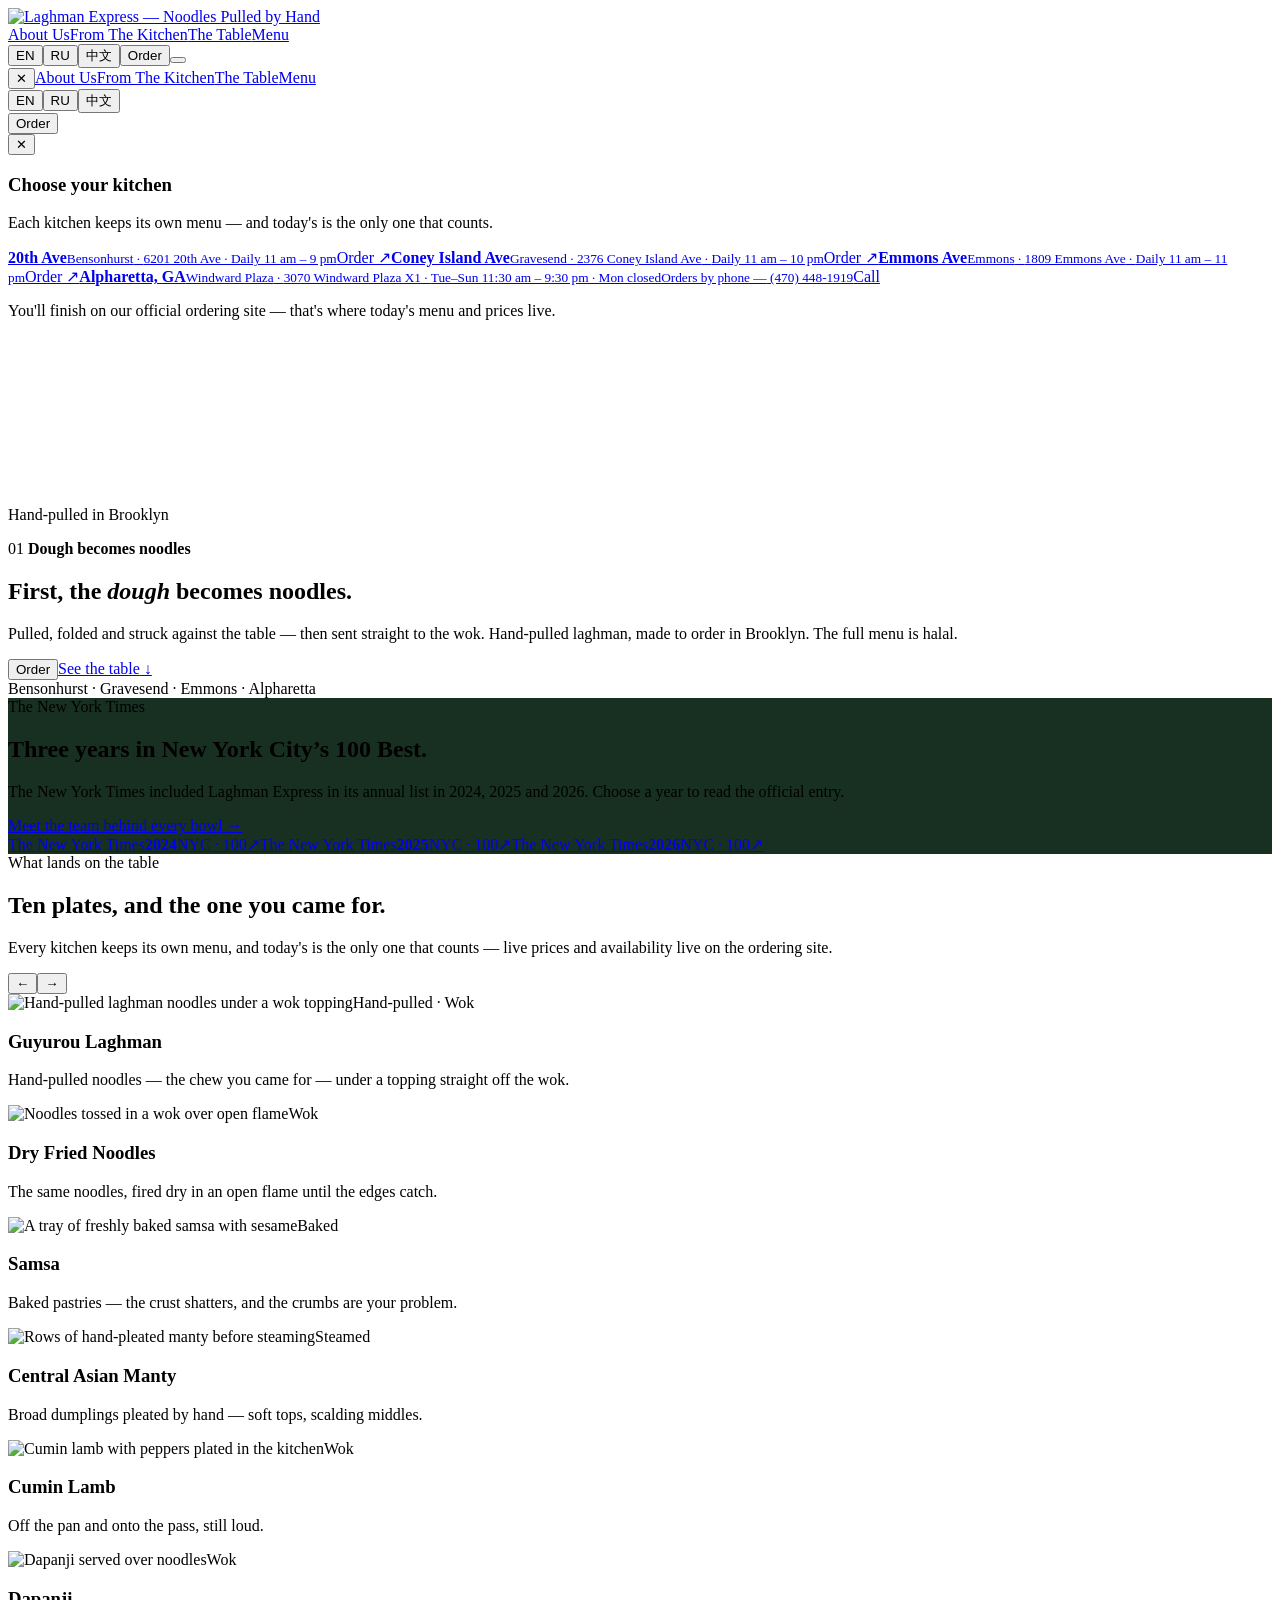
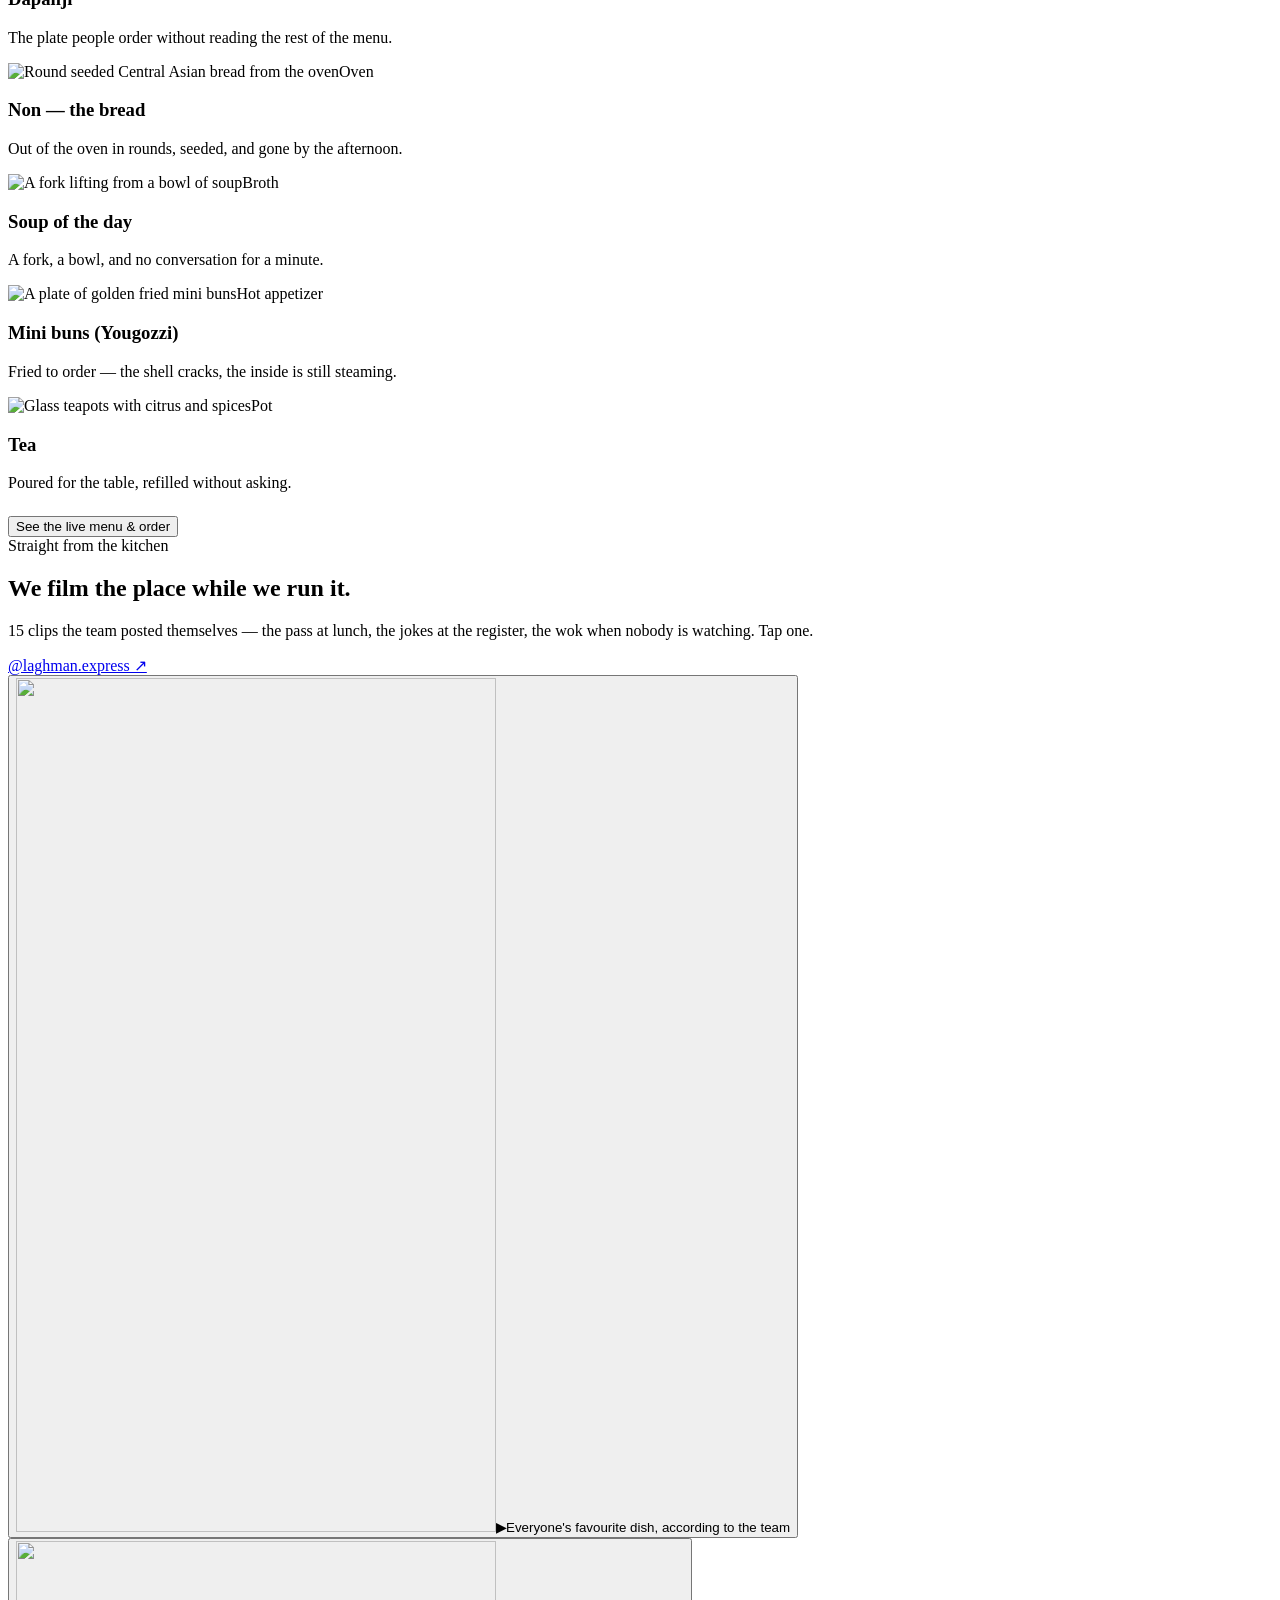
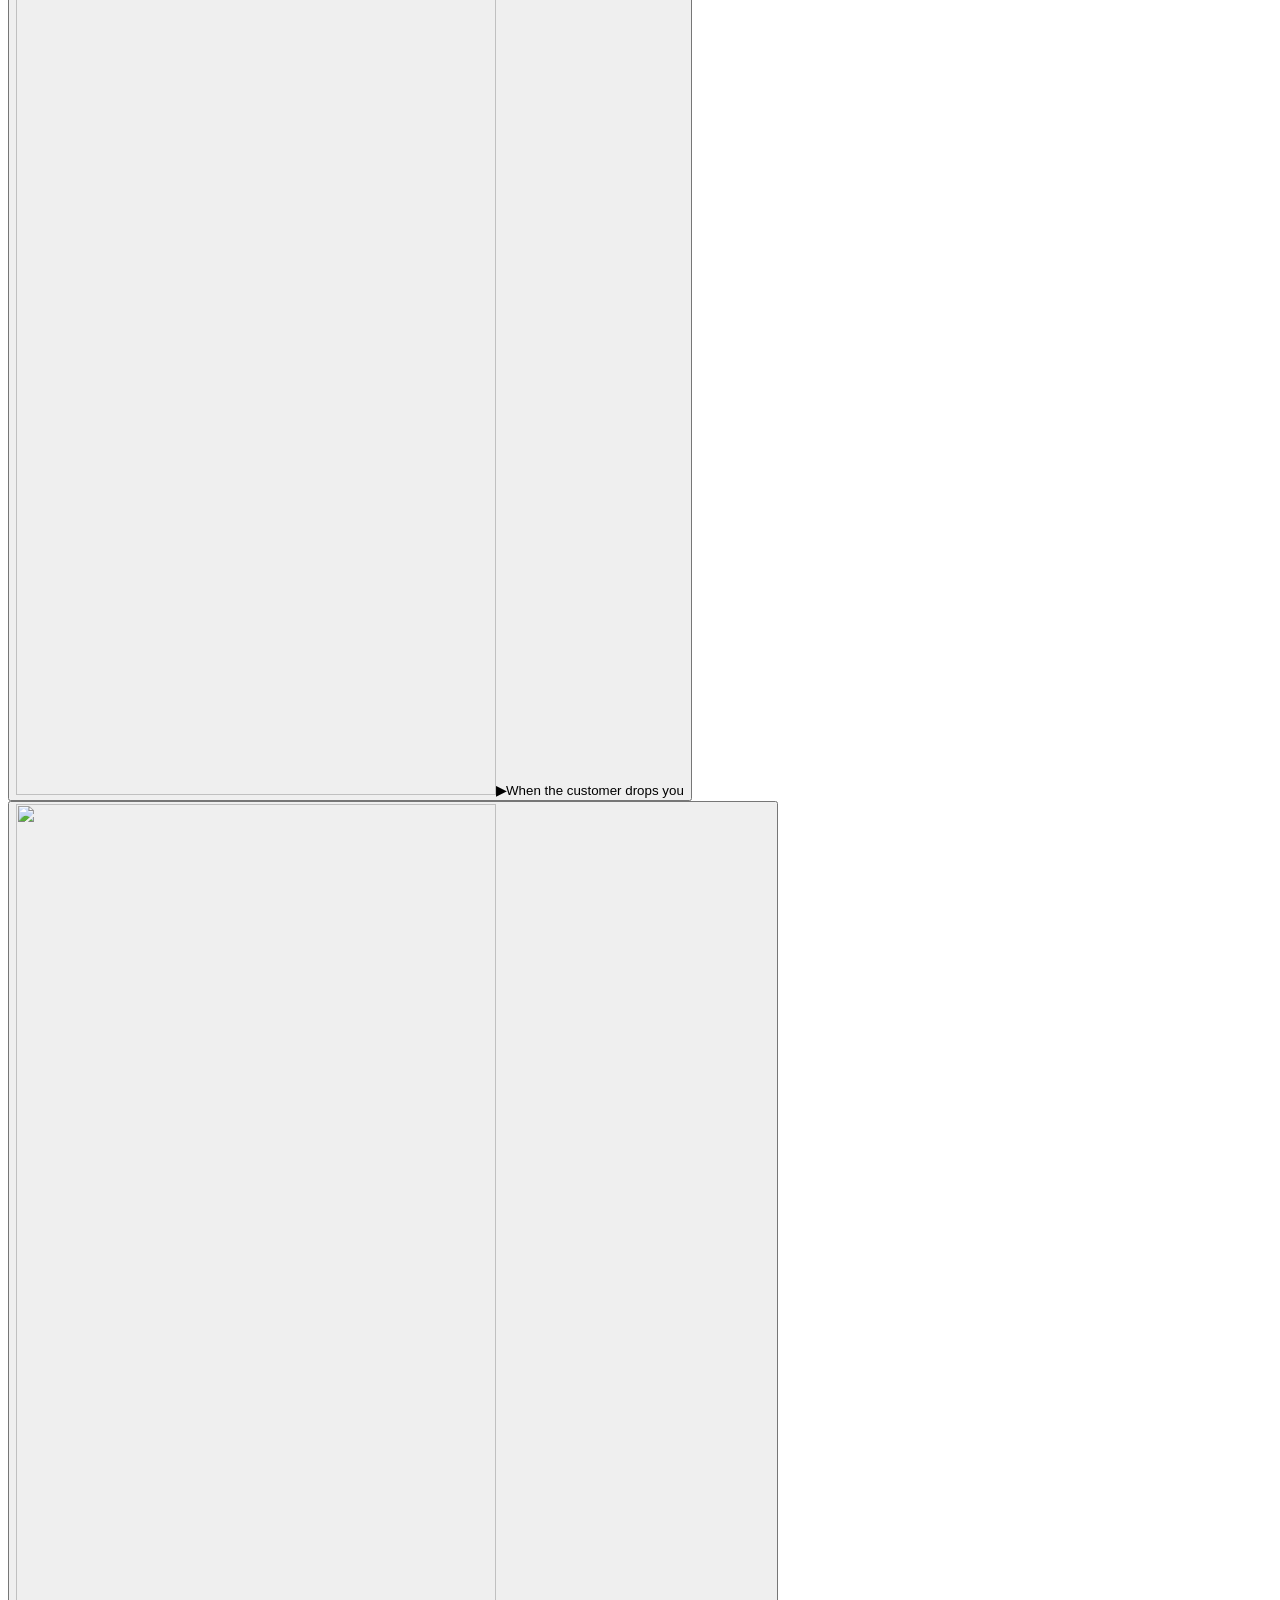
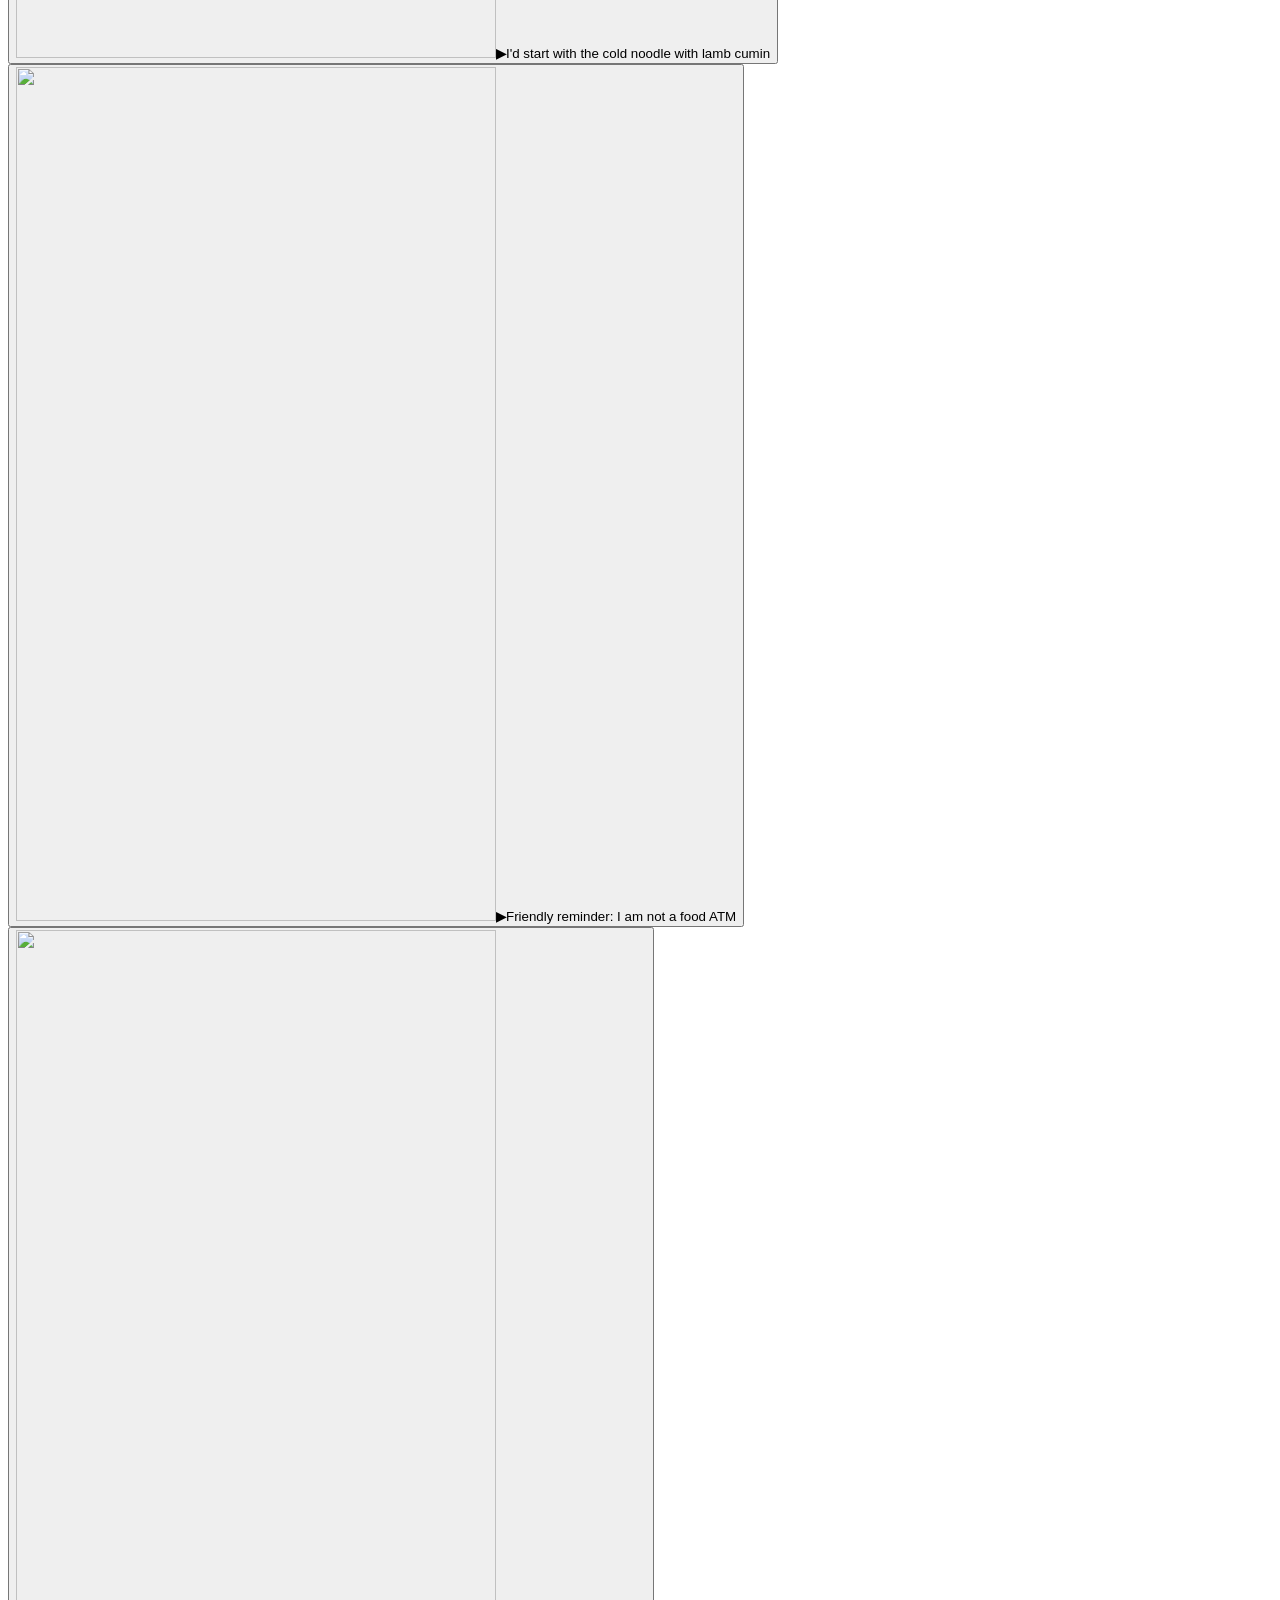
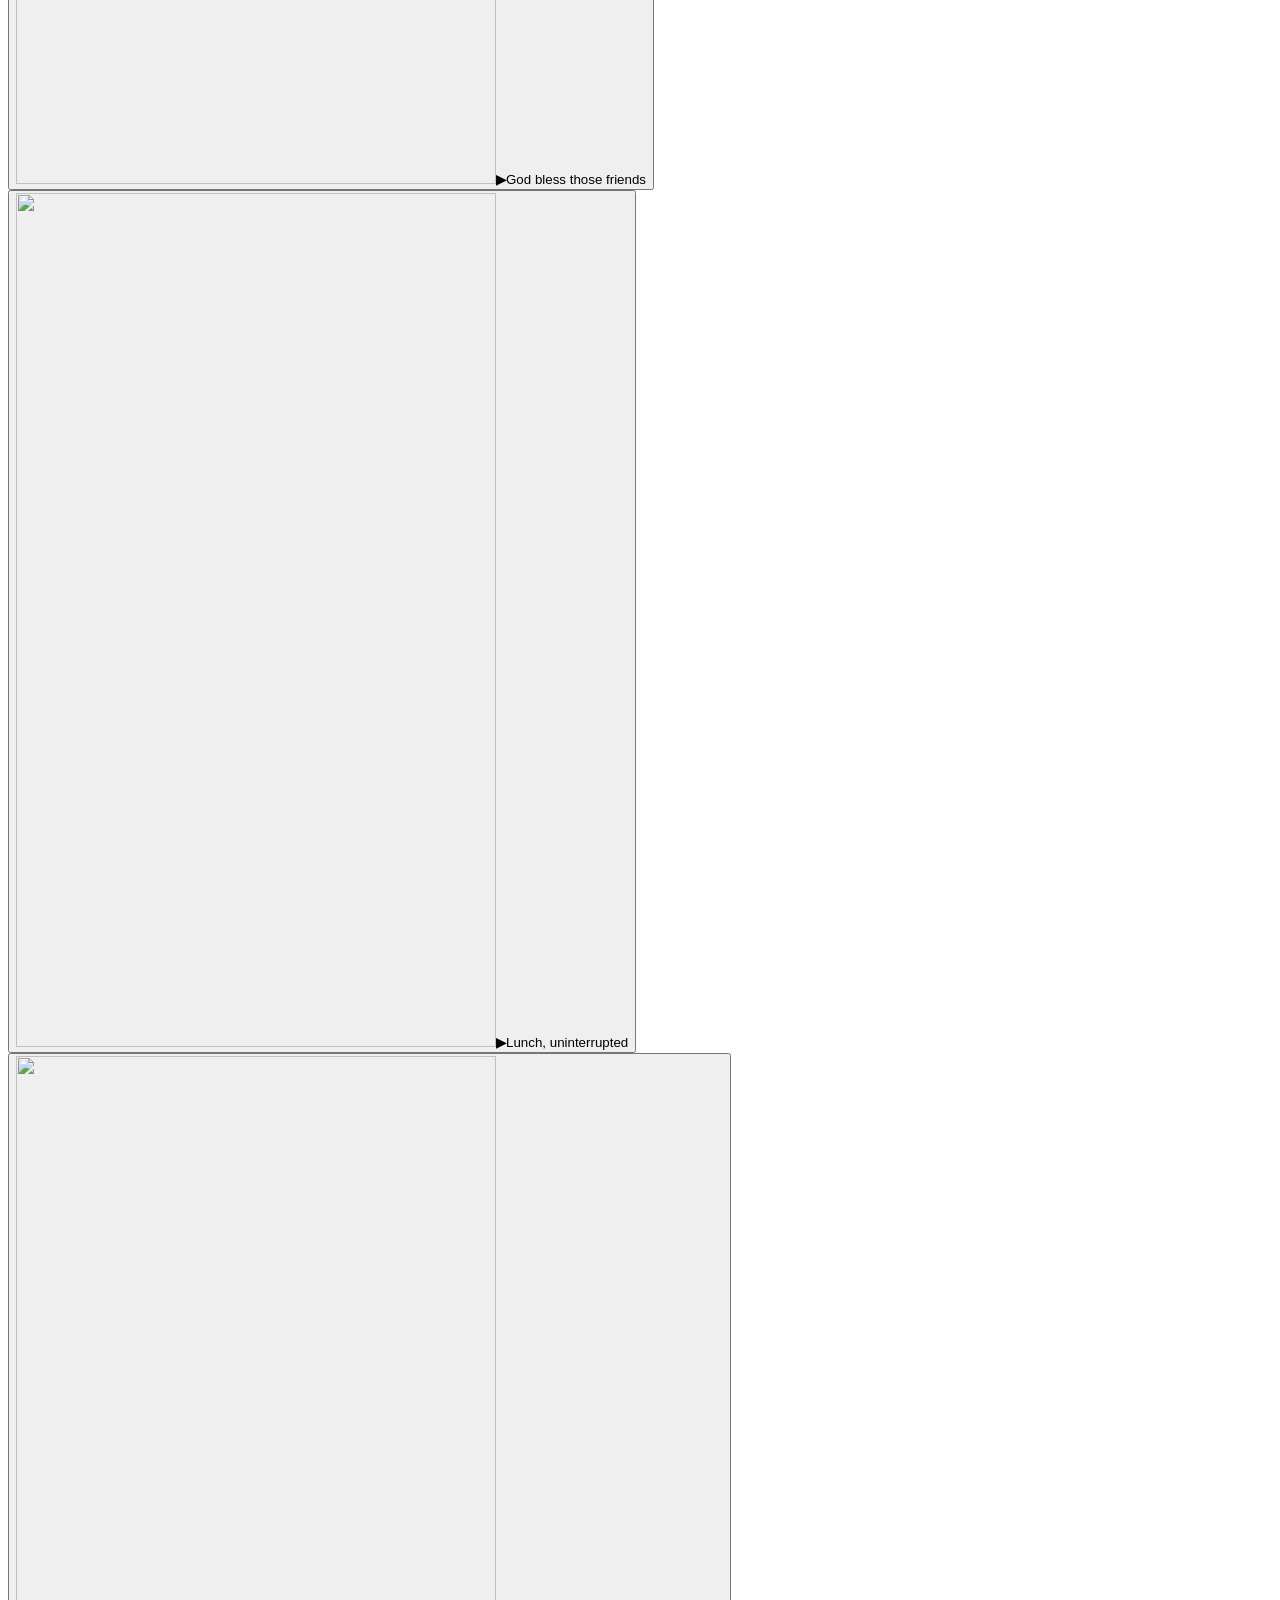
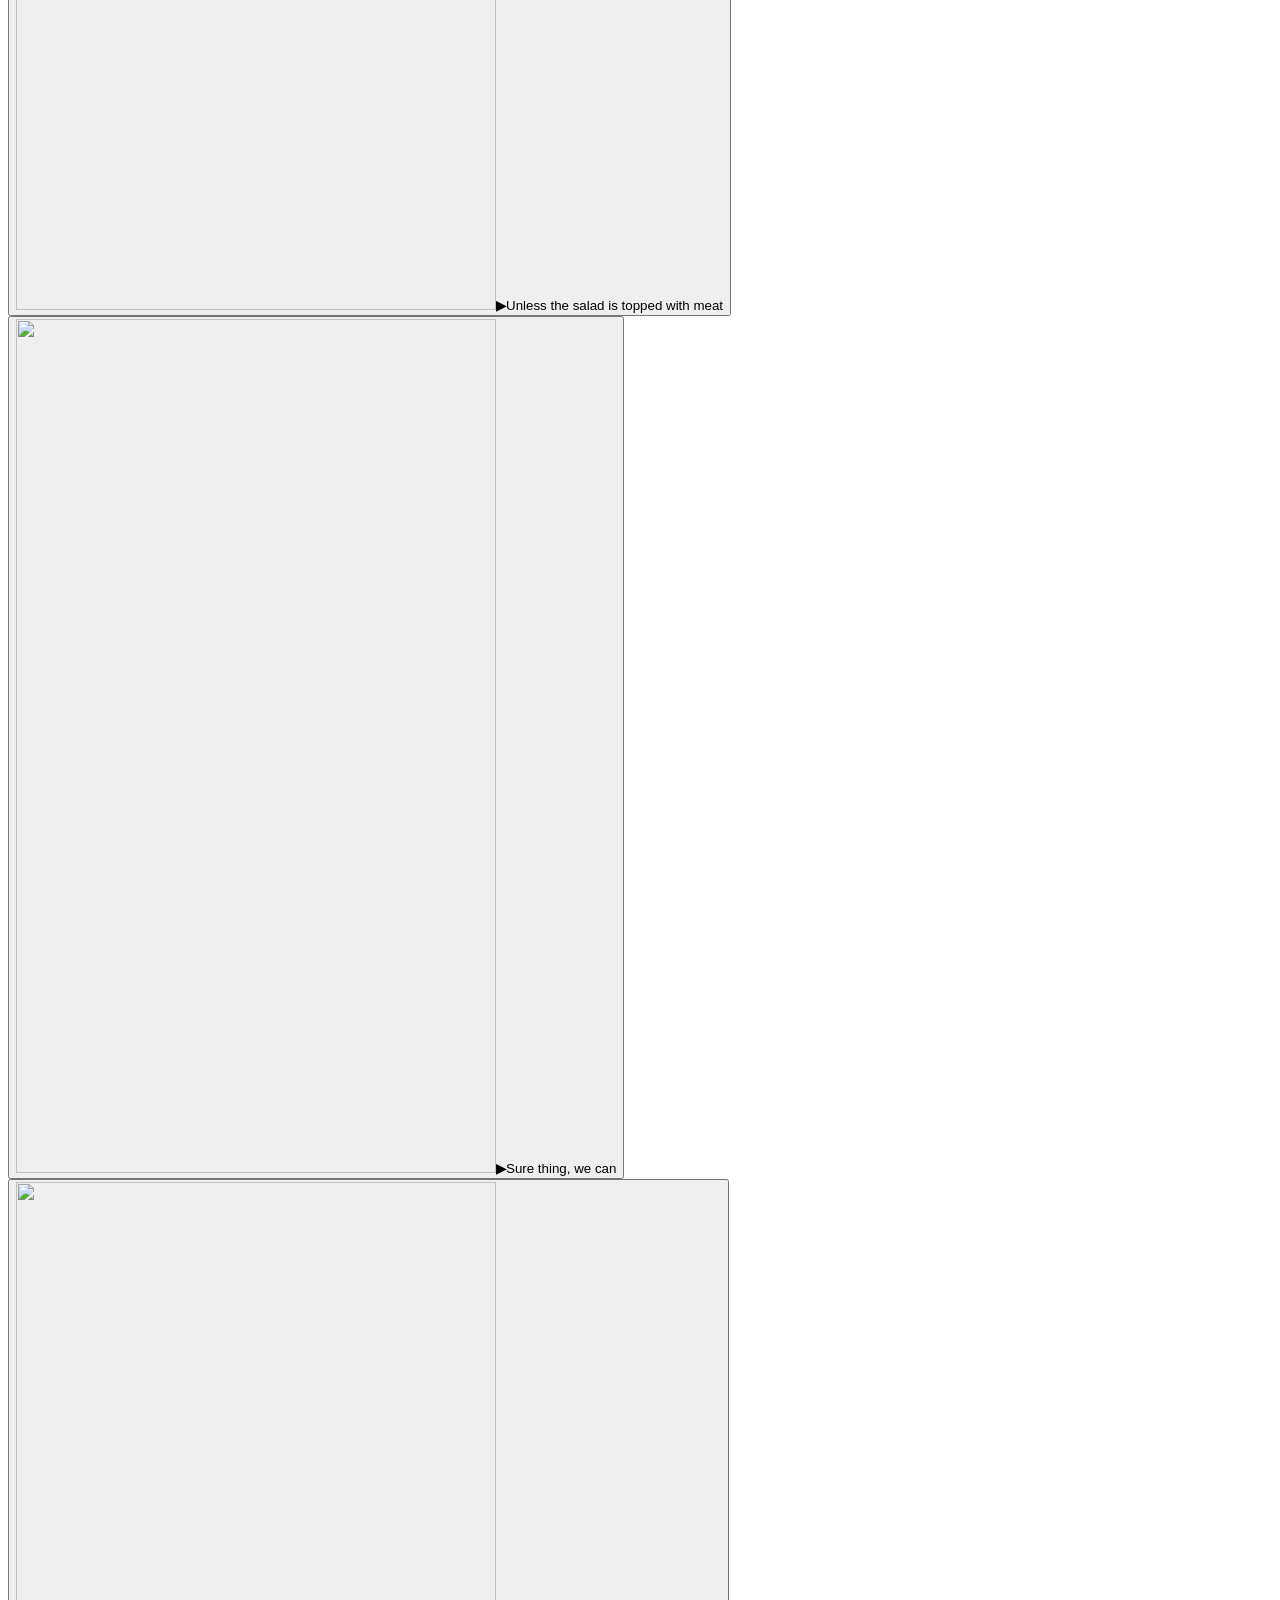
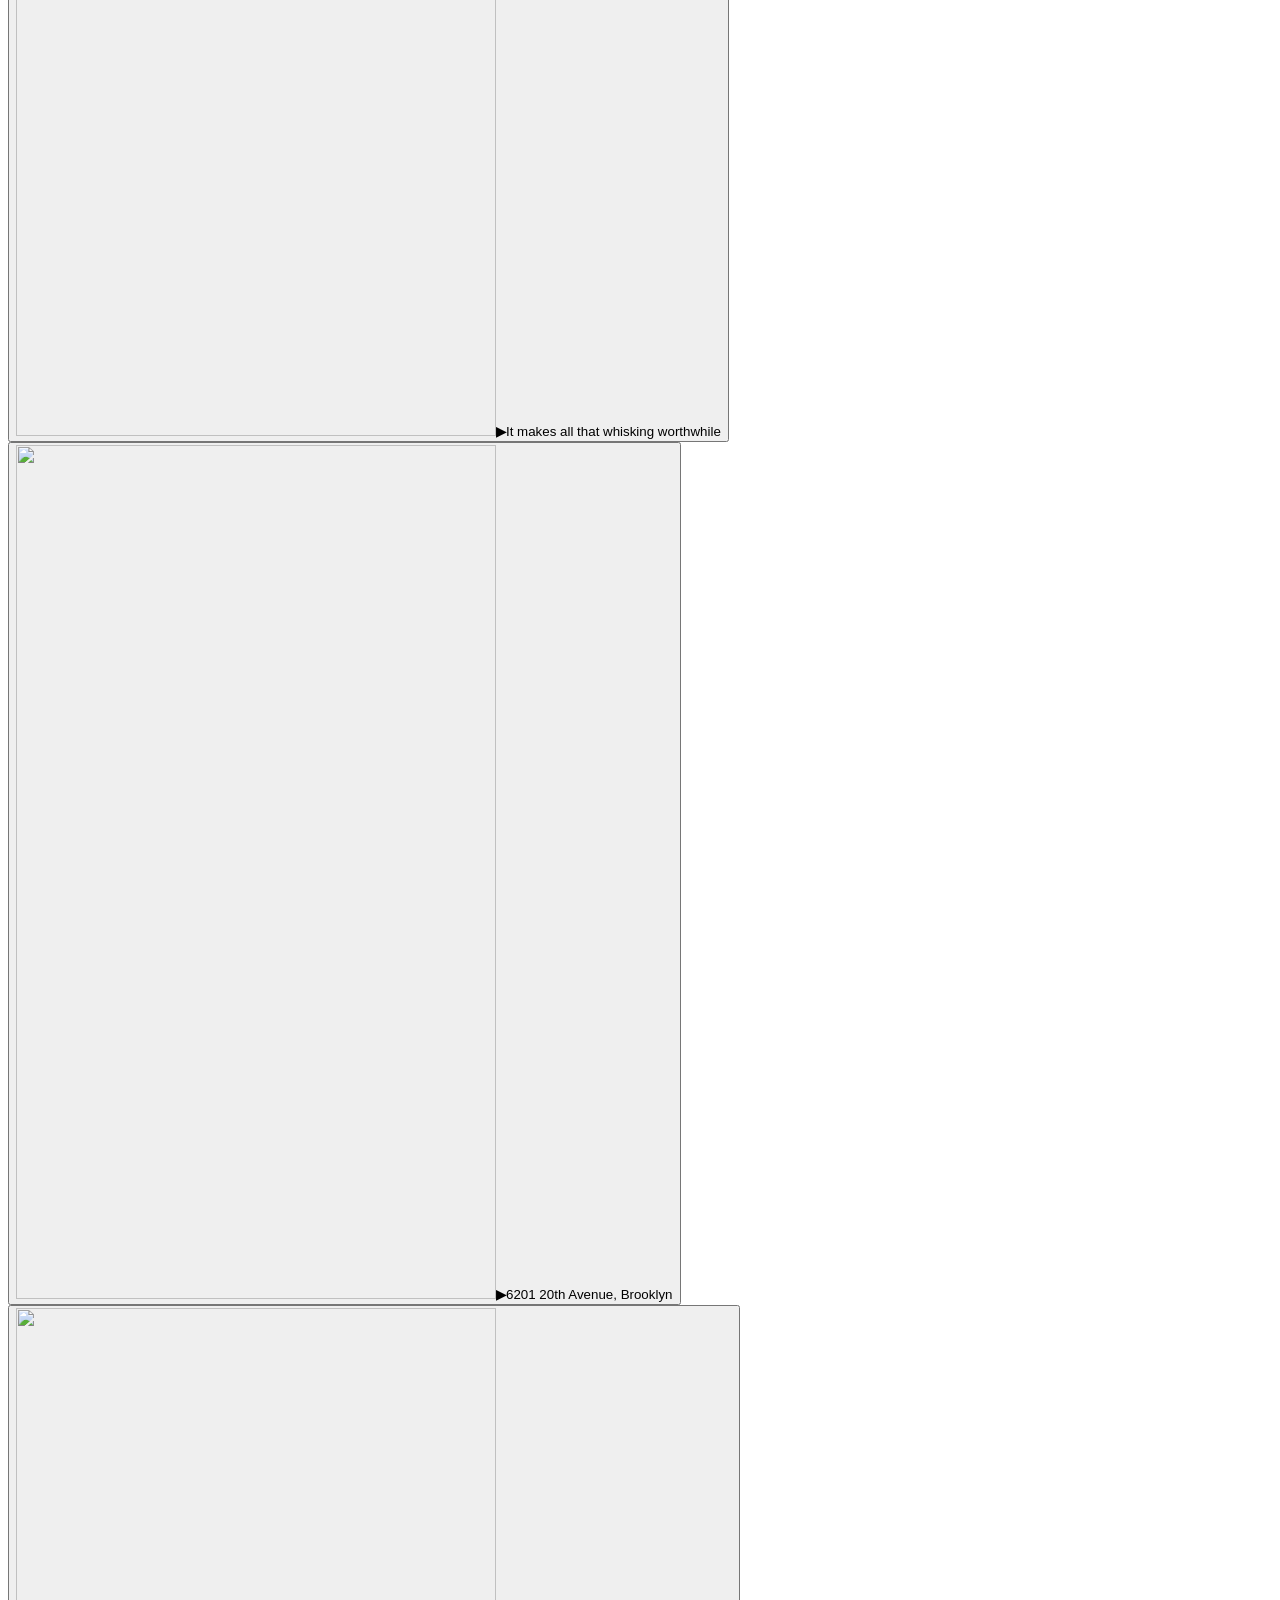
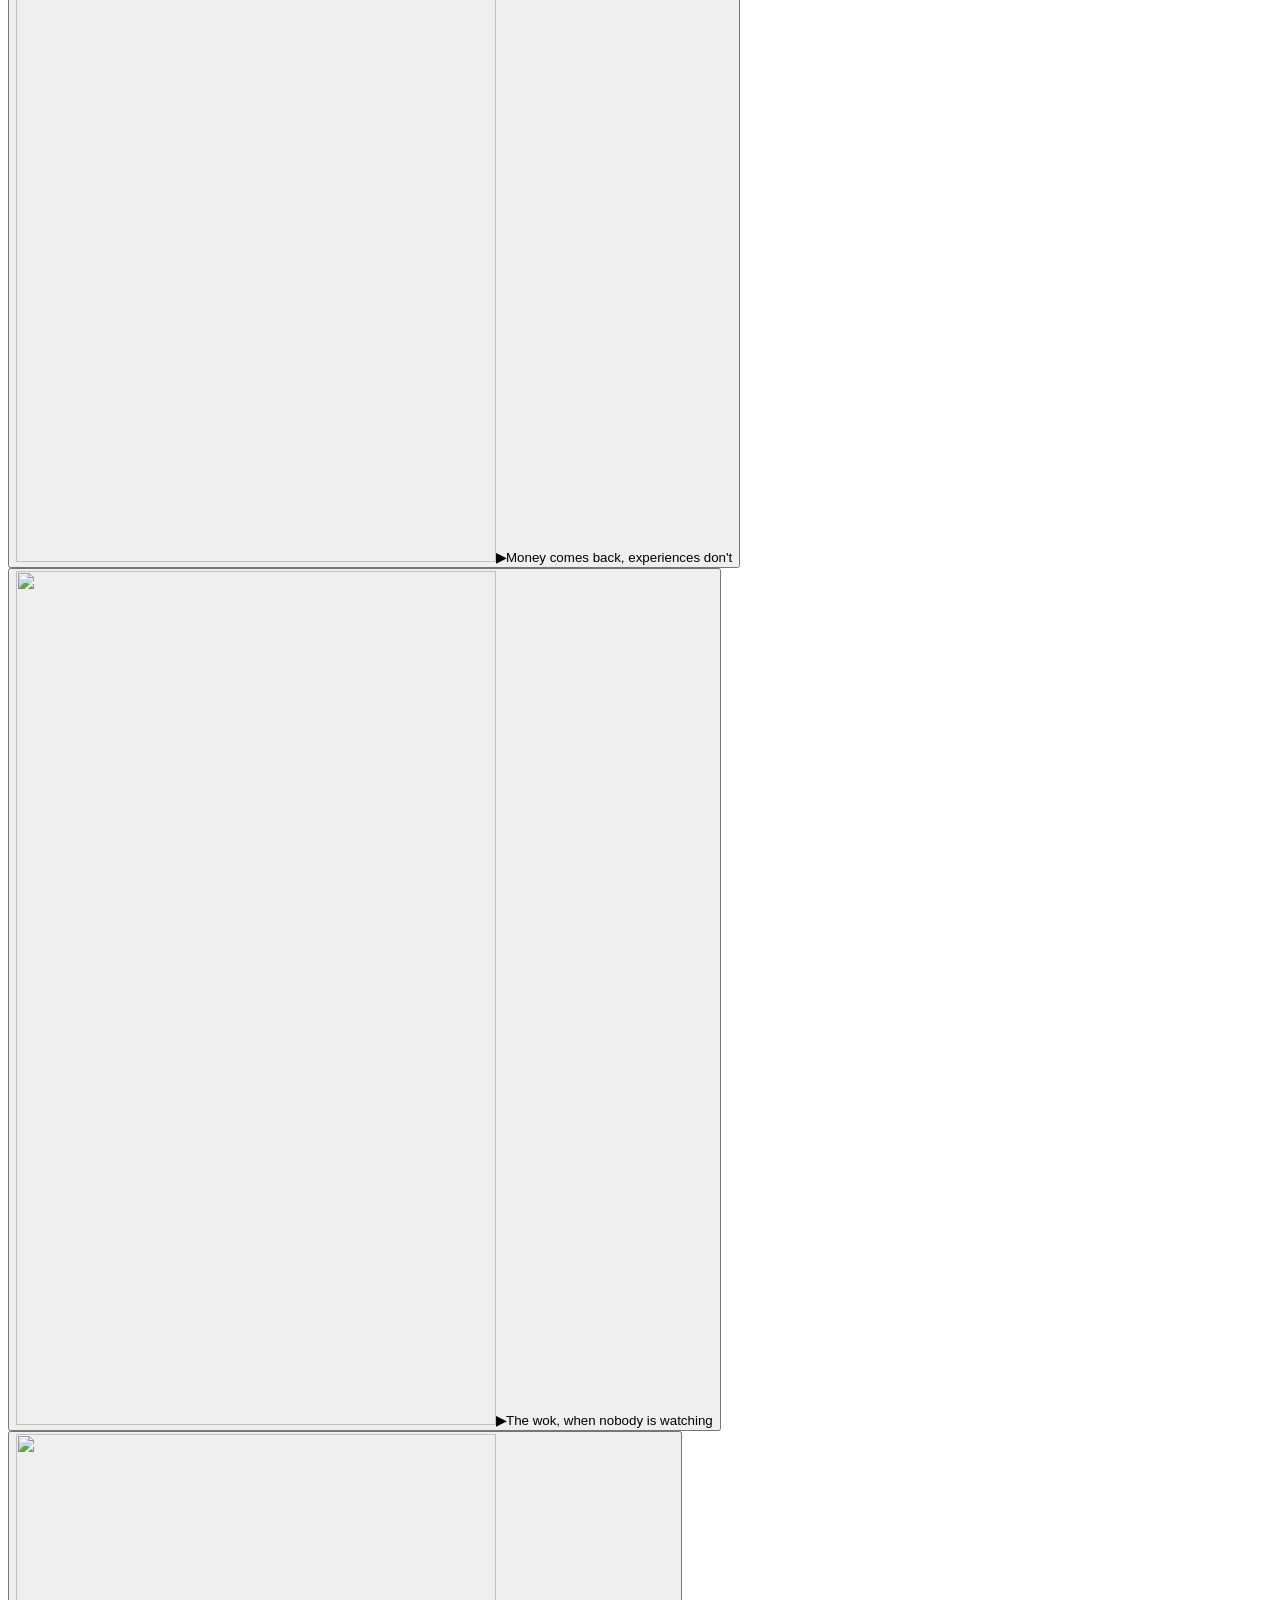
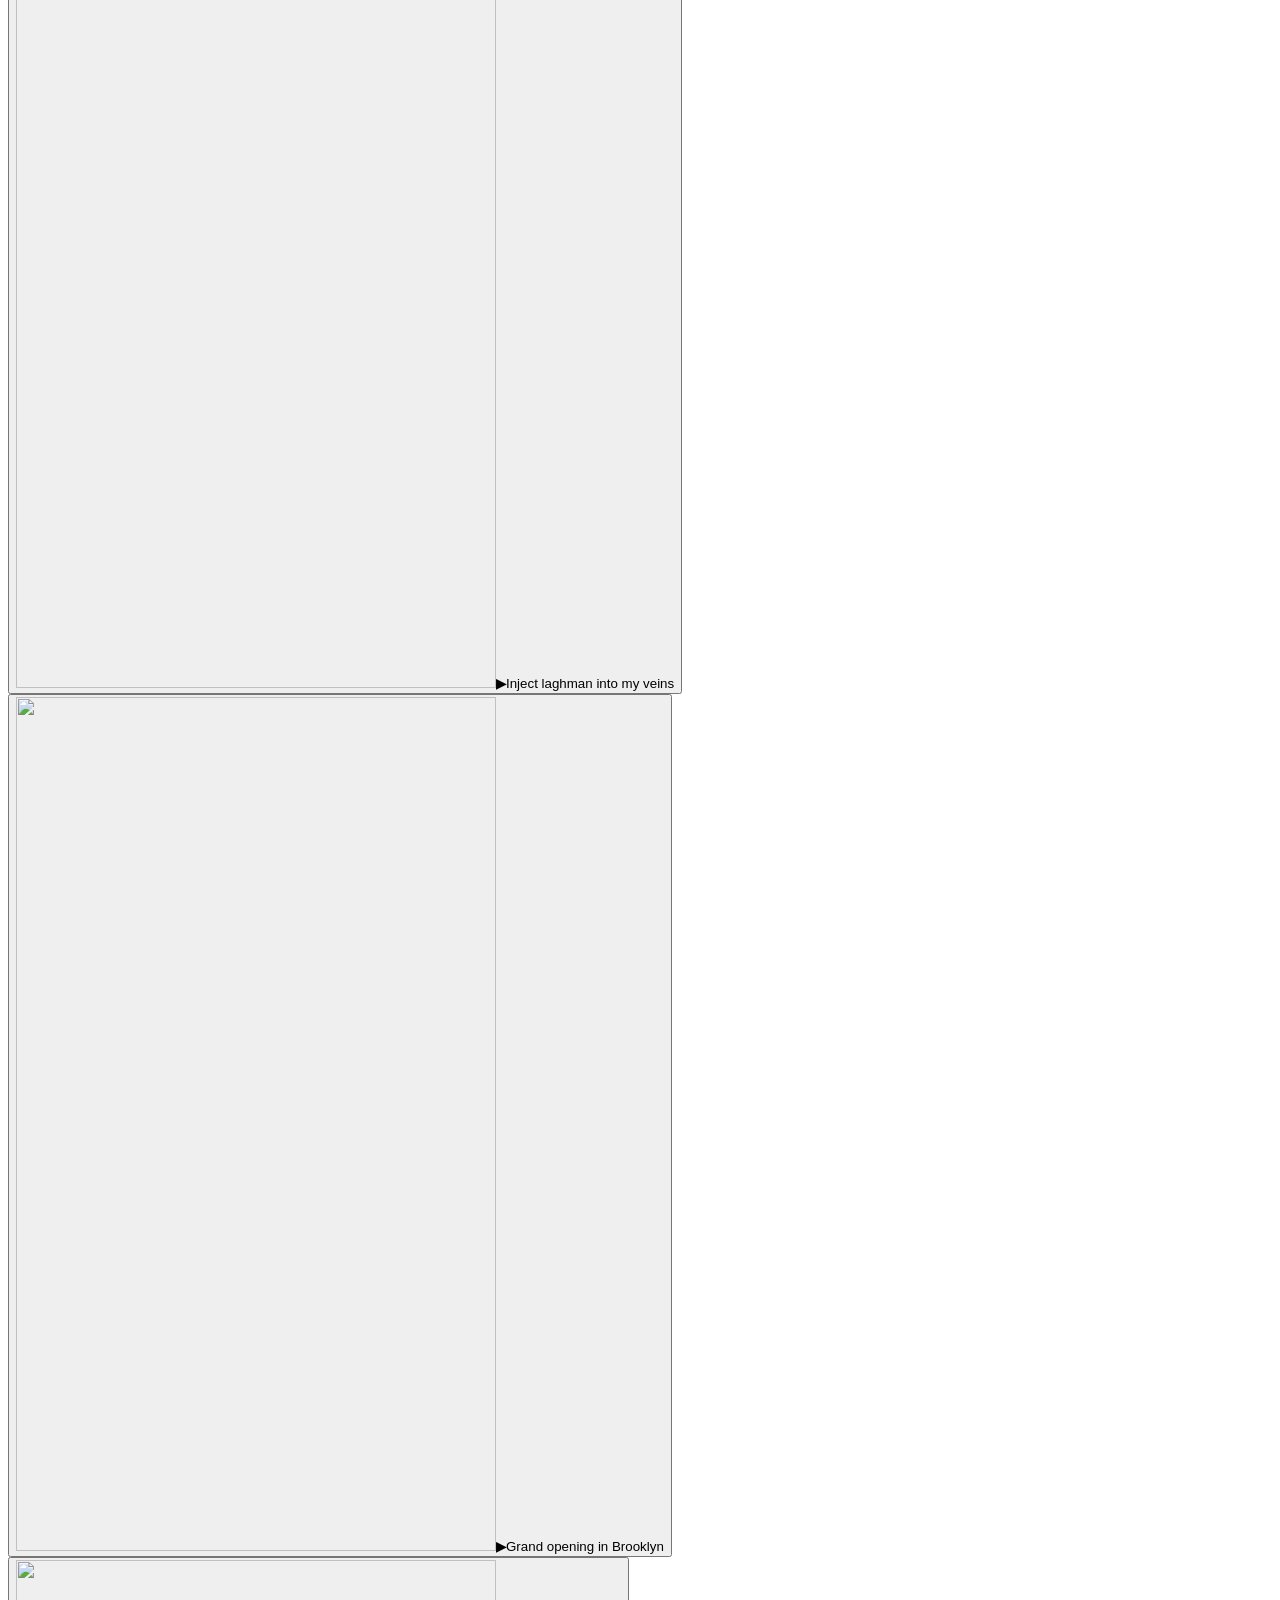
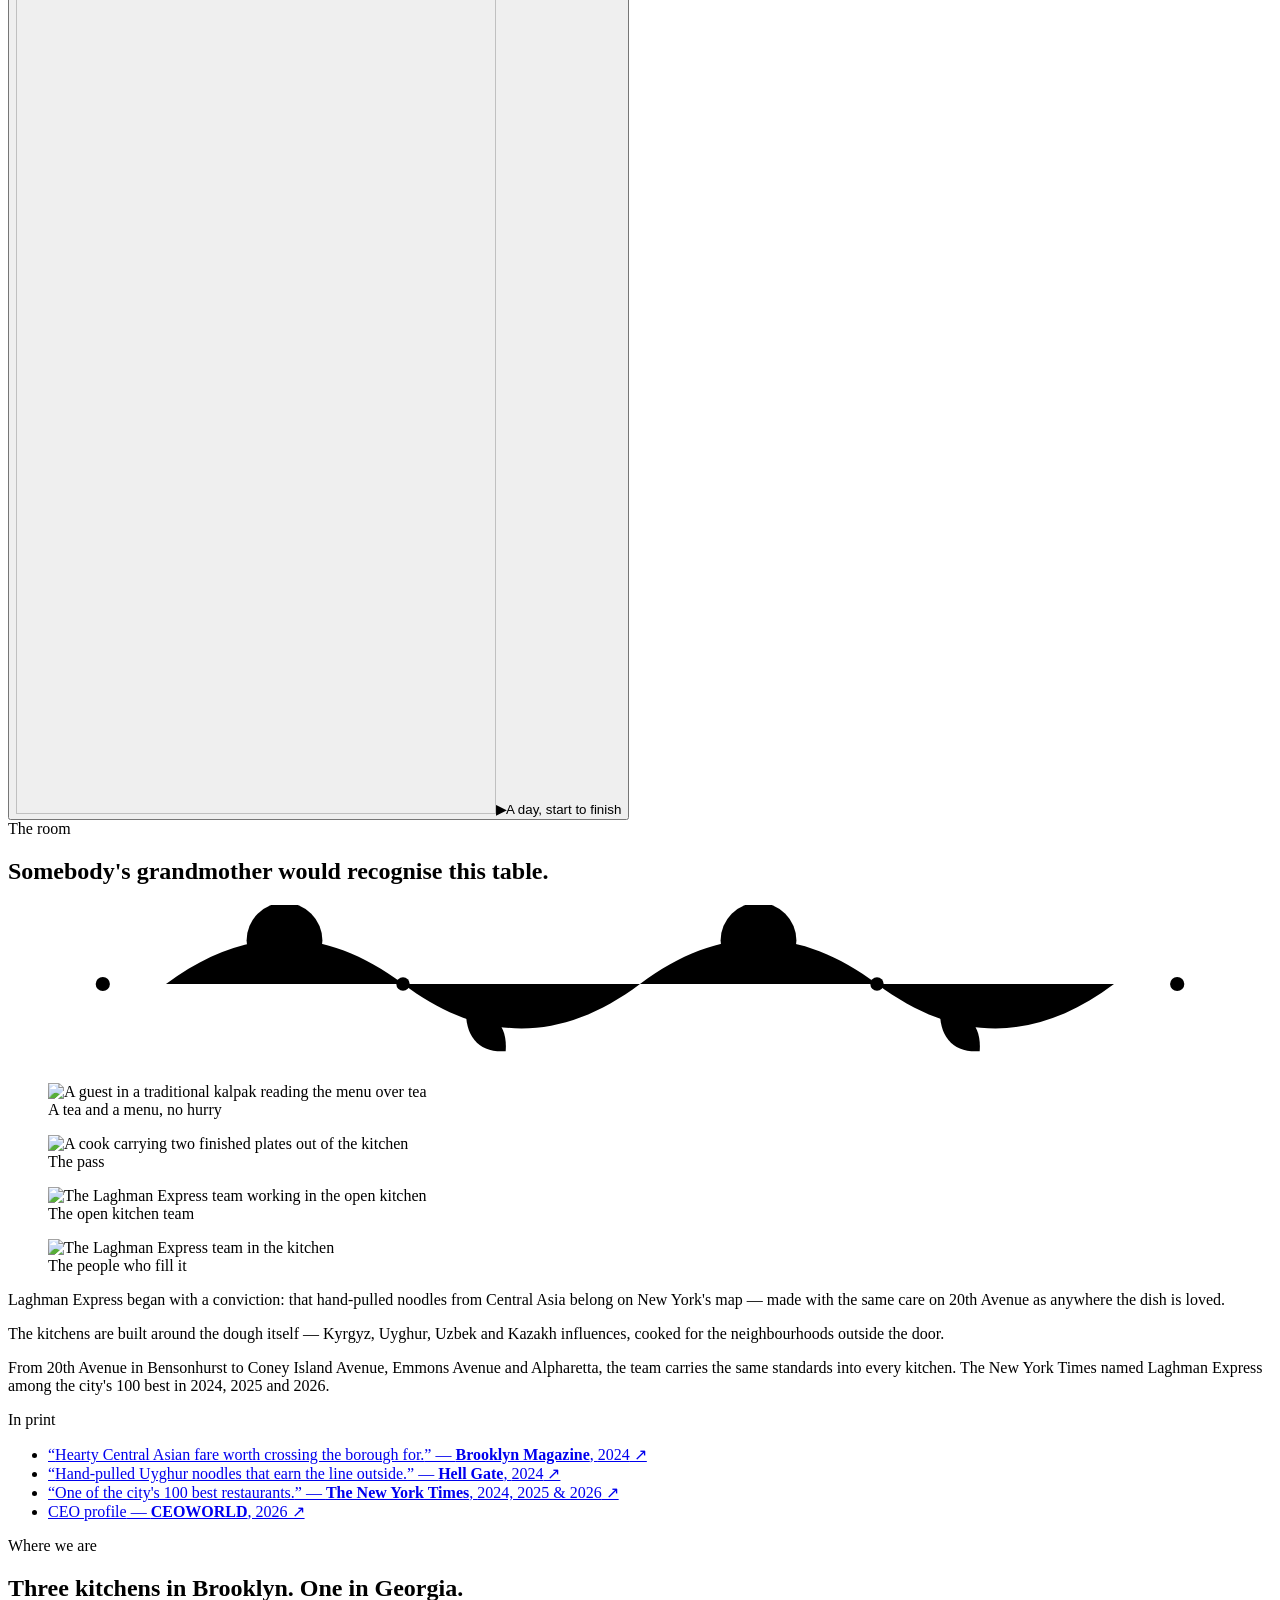
==== commit c4cf2b3f: "order page: address suggestions, delivery terms up front, and Order instead of Order pickup Two kitc" ====
--- a/index.html
+++ b/index.html
@@ -1 +1 @@
-<!DOCTYPE html><!--rQFpajhSsFFjMVHHu3aNR--><html lang="en" class="__variable_c2b1f1 __variable_e7c0d6 __variable_dc0b91 __variable_ee90c9"><head><meta charSet="utf-8"/><meta name="viewport" content="width=device-width, initial-scale=1"/><link rel="preload" href="/laghman-express/_next/static/media/26d0ba92e140f0dc-s.p.woff2" as="font" crossorigin="" type="font/woff2"/><link rel="preload" href="/laghman-express/_next/static/media/47f136985ef5b5cb-s.p.woff2" as="font" crossorigin="" type="font/woff2"/><link rel="preload" href="/laghman-express/_next/static/media/cb9f64d62d112b41-s.p.woff2" as="font" crossorigin="" type="font/woff2"/><link rel="preload" as="image" href="/laghman-express/assets/logo-mark-cream.svg"/><link rel="preload" as="image" href="/laghman-express/assets/film/hero-film-d.jpg"/><link rel="stylesheet" href="/laghman-express/_next/static/css/709941c8a522d1f2.css" data-precedence="next"/><link rel="stylesheet" href="/laghman-express/_next/static/css/3aabd7c3869008aa.css" data-precedence="next"/><link rel="stylesheet" href="/laghman-express/_next/static/css/880bb4a6678d2e83.css" data-precedence="next"/><link rel="preload" as="script" fetchPriority="low" href="/laghman-express/_next/static/chunks/webpack-27dcf7df9c022c10.js"/><script src="/laghman-express/_next/static/chunks/4bd1b696-c023c6e3521b1417.js" async=""></script><script src="/laghman-express/_next/static/chunks/255-8053554f0e9ae75b.js" async=""></script><script src="/laghman-express/_next/static/chunks/main-app-4a3a62d05ff66ea7.js" async=""></script><script src="/laghman-express/_next/static/chunks/31-acdf5753a02622b0.js" async=""></script><script src="/laghman-express/_next/static/chunks/app/page-ee6f924a46620842.js" async=""></script><link rel="preload" as="image" href="/laghman-express/assets/film/hero-poster.jpg" fetchPriority="high"/><meta name="next-size-adjust" content=""/><meta name="theme-color" content="#122618"/><title>Laghman Express — Hand-Pulled Noodles in Brooklyn &amp; Alpharetta</title><meta name="description" content="Hand-pulled laghman (лагман) and halal Central Asian cooking in Brooklyn and Alpharetta, GA. Named to The New York Times&#x27; 100 Best Restaurants in NYC, 2024–2026."/><meta name="robots" content="index, follow"/><link rel="canonical" href="https://bobooww.github.io/laghman-express/"/><meta property="og:title" content="Laghman Express — You&#x27;ll hear your noodles first."/><meta property="og:description" content="Hand-pulled laghman (лагман) and halal Central Asian cooking in Brooklyn and Alpharetta, GA. Named to The New York Times&#x27; 100 Best Restaurants in NYC, 2024–2026."/><meta property="og:url" content="https://bobooww.github.io/laghman-express/"/><meta property="og:site_name" content="Laghman Express"/><meta property="og:locale" content="en_US"/><meta property="og:image" content="https://bobooww.github.io/laghman-express/assets/og-card.jpg"/><meta property="og:image:width" content="1200"/><meta property="og:image:height" content="630"/><meta property="og:image:alt" content="A bowl of hand-pulled laghman noodles with beef and peppers"/><meta property="og:locale:alternate" content="ru_RU"/><meta property="og:locale:alternate" content="zh_CN"/><meta property="og:type" content="website"/><meta name="twitter:card" content="summary_large_image"/><meta name="twitter:title" content="Laghman Express — You&#x27;ll hear your noodles first."/><meta name="twitter:description" content="Hand-pulled laghman (лагман) and halal Central Asian cooking in Brooklyn and Alpharetta, GA. Named to The New York Times&#x27; 100 Best Restaurants in NYC, 2024–2026."/><meta name="twitter:image" content="https://bobooww.github.io/laghman-express/assets/og-card.jpg"/><meta name="twitter:image:width" content="1200"/><meta name="twitter:image:height" content="630"/><meta name="twitter:image:alt" content="A bowl of hand-pulled laghman noodles with beef and peppers"/><link rel="icon" href="/laghman-express/assets/favicon-64.png" type="image/png" sizes="64x64"/><link rel="apple-touch-icon" href="/laghman-express/assets/apple-touch-icon.png"/><link rel="manifest" href="/laghman-express/site.webmanifest"/><script src="/laghman-express/_next/static/chunks/polyfills-42372ed130431b0a.js" noModule=""></script><script defer src="/laghman-express/gate.js"></script><noscript><style>.rv{opacity:1!important;transform:none!important}</style></noscript><style>.brand-reference{object-fit:contain!important;border-radius:0!important;background:none!important}.brand-reference--lockup{width:auto!important;height:44px!important}.brand-reference--stack{width:150px!important;height:auto!important}/* client 2026-08-22: retire the craft section; recognition takes its dark cloth */#craft{display:none!important}.recognition{background:#183022!important}</style></head><body><div hidden=""><!--$--><!--/$--></div><script type="application/ld+json">{"@context": "https://schema.org", "@graph": [{"@type": "Organization", "@id": "https://bobooww.github.io/laghman-express/#org", "name": "Laghman Express", "url": "https://bobooww.github.io/laghman-express/", "award": "The New York Times 100 Best Restaurants in NYC — 2024, 2025 & 2026", "sameAs": ["https://www.instagram.com/laghman.express/", "https://www.tiktok.com/@laghman.express"], "logo": "https://bobooww.github.io/laghman-express/assets/icon-512.png"}, {"@type": "Restaurant", "name": "Laghman Express — Emmons Avenue", "parentOrganization": {"@id": "https://bobooww.github.io/laghman-express/#org"}, "servesCuisine": "Central Asian", "image": "https://bobooww.github.io/laghman-express/assets/client-2026-08/emmons-storefront.jpg", "address": {"@type": "PostalAddress", "streetAddress": "1809 Emmons Ave", "addressLocality": "Brooklyn", "addressRegion": "NY", "postalCode": "11235", "addressCountry": "US"}, "geo": {"@type": "GeoCoordinates", "latitude": 40.5838, "longitude": -73.9425}, "priceRange": "$$", "acceptsReservations": false, "url": "https://bobooww.github.io/laghman-express/", "telephone": "+1-718-247-4343", "menu": "https://bobooww.github.io/laghman-express/order?k=emmons-ave", "hasMenu": "https://bobooww.github.io/laghman-express/order?k=emmons-ave", "potentialAction": {"@type": "OrderAction", "target": "https://bobooww.github.io/laghman-express/order?k=emmons-ave", "deliveryMethod": "http://purl.org/goodrelations/v1#DeliveryModePickup"}, "openingHoursSpecification": {"@type": "OpeningHoursSpecification", "dayOfWeek": ["Monday", "Tuesday", "Wednesday", "Thursday", "Friday", "Saturday", "Sunday"], "opens": "11:00", "closes": "23:00"}}, {"@type": "Restaurant", "name": "Laghman Express — 20th Avenue", "parentOrganization": {"@id": "https://bobooww.github.io/laghman-express/#org"}, "servesCuisine": "Central Asian", "telephone": "+1-718-232-0525", "menu": "https://bobooww.github.io/laghman-express/order?k=20th-ave", "image": "https://bobooww.github.io/laghman-express/assets/film/hero-poster.jpg", "openingHoursSpecification": {"@type": "OpeningHoursSpecification", "dayOfWeek": ["Monday", "Tuesday", "Wednesday", "Thursday", "Friday", "Saturday", "Sunday"], "opens": "11:00", "closes": "21:00"}, "address": {"@type": "PostalAddress", "streetAddress": "6201 20th Ave", "addressLocality": "Brooklyn", "addressRegion": "NY", "postalCode": "11204", "addressCountry": "US"}, "geo": {"@type": "GeoCoordinates", "latitude": 40.6175, "longitude": -73.9903}, "priceRange": "$$", "acceptsReservations": false, "url": "https://bobooww.github.io/laghman-express/", "hasMenu": "https://bobooww.github.io/laghman-express/order?k=20th-ave", "potentialAction": {"@type": "OrderAction", "target": "https://bobooww.github.io/laghman-express/order?k=20th-ave", "deliveryMethod": "http://purl.org/goodrelations/v1#DeliveryModePickup"}}, {"@type": "Restaurant", "name": "Laghman Express — Coney Island Avenue", "parentOrganization": {"@id": "https://bobooww.github.io/laghman-express/#org"}, "servesCuisine": "Central Asian", "telephone": "+1-718-233-8333", "menu": "https://bobooww.github.io/laghman-express/order?k=coney-island", "image": "https://bobooww.github.io/laghman-express/assets/film/hero-poster.jpg", "openingHoursSpecification": {"@type": "OpeningHoursSpecification", "dayOfWeek": ["Monday", "Tuesday", "Wednesday", "Thursday", "Friday", "Saturday", "Sunday"], "opens": "11:00", "closes": "22:00"}, "address": {"@type": "PostalAddress", "streetAddress": "2376 Coney Island Ave", "addressLocality": "Brooklyn", "addressRegion": "NY", "postalCode": "11223", "addressCountry": "US"}, "geo": {"@type": "GeoCoordinates", "latitude": 40.606, "longitude": -73.9663}, "priceRange": "$$", "acceptsReservations": false, "url": "https://bobooww.github.io/laghman-express/", "hasMenu": "https://bobooww.github.io/laghman-express/order?k=coney-island", "potentialAction": {"@type": "OrderAction", "target": "https://bobooww.github.io/laghman-express/order?k=coney-island", "deliveryMethod": "http://purl.org/goodrelations/v1#DeliveryModePickup"}}, {"@type": "Restaurant", "name": "Laghman Express — Alpharetta", "parentOrganization": {"@id": "https://bobooww.github.io/laghman-express/#org"}, "servesCuisine": "Central Asian", "telephone": "+1-470-448-1919", "image": "https://bobooww.github.io/laghman-express/assets/client-2026-08/alpharetta-storefront.jpg", "openingHoursSpecification": {"@type": "OpeningHoursSpecification", "dayOfWeek": ["Tuesday", "Wednesday", "Thursday", "Friday", "Saturday", "Sunday"], "opens": "11:30", "closes": "21:30"}, "address": {"@type": "PostalAddress", "streetAddress": "3070 Windward Plaza X1", "addressLocality": "Alpharetta", "addressRegion": "GA", "postalCode": "30005", "addressCountry": "US"}, "geo": {"@type": "GeoCoordinates", "latitude": 34.09, "longitude": -84.266}, "priceRange": "$$", "acceptsReservations": false, "url": "https://www.laghmanexpressga.com/", "sameAs": ["https://www.laghmanexpressga.com/"]}]}</script><header class="hdr"><a class="hdr__brand" href="/laghman-express/"><img class="brand-reference brand-reference--lockup" src="/laghman-express/assets/logo-mark-original.svg" alt="Laghman Express — Noodles Pulled by Hand" width="58" height="54"/></a><nav class="hdr__nav" aria-label="Sections"><a href="/laghman-express/about-us">About Us</a><a href="/laghman-express/#kitchen">From The Kitchen</a><a href="/laghman-express/#table">The Table</a><a href="/laghman-express/menu">Menu</a></nav><span class="hdr__lang"><span class="lang" role="group" aria-label="Language"><button type="button" class="on" aria-pressed="true">EN</button><button type="button" class="" aria-pressed="false">RU</button><button type="button" class="" aria-pressed="false">中文</button></span></span><button class="btn btn--gold" type="button">Order</button><button class="burger" type="button" aria-label="Menu" aria-expanded="false"><i></i><i></i><i></i></button></header><div class="mnav" aria-hidden="true" inert=""><button class="mnav__close" type="button" aria-label="Close">✕</button><a href="/laghman-express/about-us">About Us</a><a href="/laghman-express/#kitchen">From The Kitchen</a><a href="/laghman-express/#table">The Table</a><a href="/laghman-express/menu">Menu</a><div class="mnav__lang"><span class="lang" role="group" aria-label="Language"><button type="button" class="on" aria-pressed="true">EN</button><button type="button" class="" aria-pressed="false">RU</button><button type="button" class="" aria-pressed="false">中文</button></span></div></div><button class="btn btn--gold fab" type="button" aria-hidden="true" tabindex="-1">Order pickup</button><div class="order-overlay" role="dialog" aria-modal="true" aria-label="Choose your kitchen" aria-hidden="true" inert=""><div class="order-sheet" style="position:relative"><button class="order-close" aria-label="Close" type="button">✕</button><h3>Choose your kitchen</h3><p class="sub">Each kitchen keeps its own menu — and today&#x27;s is the only one that counts.</p><a class="order-loc" href="/laghman-express/order?k=20th-ave" target="_blank" rel="noopener noreferrer"><span><b>20th Ave</b><small>Bensonhurst<!-- --> · <!-- -->6201 20th Ave<!-- --> · <!-- -->Daily 11 am – 9 pm</small></span><span class="go">Order ↗</span></a><a class="order-loc" href="/laghman-express/order?k=coney-island" target="_blank" rel="noopener noreferrer"><span><b>Coney Island Ave</b><small>Gravesend<!-- --> · <!-- -->2376 Coney Island Ave<!-- --> · <!-- -->Daily 11 am – 10 pm</small></span><span class="go">Order ↗</span></a><a class="order-loc" href="/laghman-express/order?k=emmons-ave" target="_blank" rel="noopener noreferrer"><span><b>Emmons Ave</b><small>Emmons<!-- --> · <!-- -->1809 Emmons Ave<!-- --> · <!-- -->Daily 11 am – 11 pm</small></span><span class="go">Order ↗</span></a><a class="order-loc" href="tel:+14704481919"><span><b>Alpharetta, GA</b><small>Windward Plaza<!-- --> · <!-- -->3070 Windward Plaza X1<!-- --> · <!-- -->Tue–Sun 11:30 am – 9:30 pm · Mon closed</small><small>Orders by phone —<!-- --> <!-- -->(470) 448-1919</small></span><span class="go">Call</span></a><p class="order-note">You&#x27;ll finish on our official ordering site — that&#x27;s where today&#x27;s menu and prices live.</p></div></div><main><section class="hero" id="top"><div class="hero__film"><img class="poster" src="/laghman-express/assets/film/hero-film-d.jpg" alt="" aria-hidden="true" style="position:absolute;inset:0"/><video poster="/laghman-express/assets/film/hero-film-d.jpg" class="" muted="" loop="" playsInline="" autoPlay="" preload="auto" aria-hidden="true"></video></div><div class="hero__scrim"></div><div class="hero__body"><div class="hero__copy"><p class="hero__eyebrow rv in" style="--i:1">Hand-pulled in Brooklyn</p><div class="hero__chapter rv in" style="--i:1" aria-hidden="true"><span>01</span><i></i> <b>Dough becomes noodles</b></div><h1 class="rv in" style="--i:2"><span class="hero__h1-opening">First, the </span><span class="hero__h1-close"><i>dough</i><span class="hero__h1-tail"> becomes noodles.</span></span></h1><p class="hero__lead rv in" style="--i:2">Pulled, folded and struck against the table — then sent straight to the wok. Hand-pulled laghman, made to order in Brooklyn. The full menu is halal.</p><div class="hero__actions rv in" style="--i:3"><button class="btn btn--gold" type="button">Order pickup</button><a class="hero__secondary" href="#table">See the table<span aria-hidden="true"> ↓</span></a></div><div class="hero__meta rv in" style="--i:4"><span class="hero__areas">Bensonhurst · Gravesend · Emmons · Alpharetta</span></div></div></div></section><section class="recognition cloth" aria-labelledby="recognition-title"><div class="shell recognition__grid"><div class="recognition__copy rv"><span class="eyebrow">The New York Times</span><h2 id="recognition-title">Three years in New York City’s 100 Best.</h2><p>The New York Times included Laghman Express in its annual list in 2024, 2025 and 2026. Choose a year to read the official entry.</p><a class="recognition__about" href="/laghman-express/about/">Meet the team behind every bowl<span aria-hidden="true"> →</span></a></div><div class="recognition__seals" role="list" aria-label="The New York Times recognition"><a class="recognition__seal rv" style="--i:1" href="https://www.nytimes.com/shared/v2/interactive/2024/dining/best-nyc-restaurants/laghman-express.html" target="_blank" rel="noopener noreferrer" aria-label="Read the NYT entry: 2024" role="listitem"><span class="recognition__rim" aria-hidden="true"></span><span class="recognition__source">The New York Times</span><strong>2024</strong><span class="recognition__mark">NYC · 100</span><span class="recognition__arrow" aria-hidden="true">↗</span></a><a class="recognition__seal rv" style="--i:2" href="https://www.nytimes.com/shared/v2/interactive/2025/dining/best-nyc-restaurants/laghman-express.html" target="_blank" rel="noopener noreferrer" aria-label="Read the NYT entry: 2025" role="listitem"><span class="recognition__rim" aria-hidden="true"></span><span class="recognition__source">The New York Times</span><strong>2025</strong><span class="recognition__mark">NYC · 100</span><span class="recognition__arrow" aria-hidden="true">↗</span></a><a class="recognition__seal rv" style="--i:3" href="https://www.nytimes.com/shared/v2/interactive/2026/dining/best-nyc-restaurants/laghman-express.html" target="_blank" rel="noopener noreferrer" aria-label="Read the NYT entry: 2026" role="listitem"><span class="recognition__rim" aria-hidden="true"></span><span class="recognition__source">The New York Times</span><strong>2026</strong><span class="recognition__mark">NYC · 100</span><span class="recognition__arrow" aria-hidden="true">↗</span></a></div></div></section><section class="sec paper" id="table"><div class="shell"><div class="sec__head sec__head--row rv"><div><span class="eyebrow">What lands on the table</span><h2>Ten plates, and the one you came for.</h2><p>Every kitchen keeps its own menu, and today&#x27;s is the only one that counts — live prices and availability live on the ordering site.</p></div><div class="railnav"><button type="button" aria-label="Scroll left">←</button><button type="button" aria-label="Scroll right">→</button></div></div></div><div class="shell"><div class="rail"><article class="dish rv" style="--i:0"><div class="dish__pic"><img src="/laghman-express/assets/client-2026-08/guyurou-laghman-1.jpg" alt="Hand-pulled laghman noodles under a wok topping" loading="lazy" decoding="async"/><img class="dish__alternate" src="/laghman-express/assets/client-2026-08/guyurou-laghman-2.jpg" alt="" loading="lazy" decoding="async"/><span class="dish__tag">Hand-pulled · Wok</span></div><div class="dish__txt"><h3>Guyurou Laghman</h3><p>Hand-pulled noodles — the chew you came for — under a topping straight off the wok.</p></div></article><article class="dish rv" style="--i:1"><div class="dish__pic"><img src="/laghman-express/assets/client-2026-08/dry-fried-noodles.jpg" alt="Noodles tossed in a wok over open flame" loading="lazy" decoding="async"/><span class="dish__tag">Wok</span></div><div class="dish__txt"><h3>Dry Fried Noodles</h3><p>The same noodles, fired dry in an open flame until the edges catch.</p></div></article><article class="dish rv" style="--i:2"><div class="dish__pic"><img src="/laghman-express/assets/shot/dish-samsa.jpg" alt="A tray of freshly baked samsa with sesame" loading="lazy" decoding="async"/><span class="dish__tag">Baked</span></div><div class="dish__txt"><h3>Samsa</h3><p>Baked pastries — the crust shatters, and the crumbs are your problem.</p></div></article><article class="dish rv" style="--i:3"><div class="dish__pic"><img src="/laghman-express/assets/client-2026-08/central-asian-manty-1.jpg" alt="Rows of hand-pleated manty before steaming" loading="lazy" decoding="async"/><img class="dish__alternate" src="/laghman-express/assets/client-2026-08/central-asian-manty-2.jpg" alt="" loading="lazy" decoding="async"/><span class="dish__tag">Steamed</span></div><div class="dish__txt"><h3>Central Asian Manty</h3><p>Broad dumplings pleated by hand — soft tops, scalding middles.</p></div></article><article class="dish rv" style="--i:0"><div class="dish__pic"><img src="/laghman-express/assets/client-2026-08/cumin-lamb.jpg" alt="Cumin lamb with peppers plated in the kitchen" loading="lazy" decoding="async"/><span class="dish__tag">Wok</span></div><div class="dish__txt"><h3>Cumin Lamb</h3><p>Off the pan and onto the pass, still loud.</p></div></article><article class="dish rv" style="--i:1"><div class="dish__pic"><img src="/laghman-express/assets/client-2026-08/dapanji.jpg" alt="Dapanji served over noodles" loading="lazy" decoding="async"/><span class="dish__tag">Wok</span></div><div class="dish__txt"><h3>Dapanji</h3><p>The plate people order without reading the rest of the menu.</p></div></article><article class="dish rv" style="--i:2"><div class="dish__pic"><img src="/laghman-express/assets/shot/dish-bread.jpg" alt="Round seeded Central Asian bread from the oven" loading="lazy" decoding="async"/><span class="dish__tag">Oven</span></div><div class="dish__txt"><h3>Non — the bread</h3><p>Out of the oven in rounds, seeded, and gone by the afternoon.</p></div></article><article class="dish rv" style="--i:3"><div class="dish__pic"><img src="/laghman-express/assets/client-2026-08/soup-of-the-day.jpg" alt="A fork lifting from a bowl of soup" loading="lazy" decoding="async"/><span class="dish__tag">Broth</span></div><div class="dish__txt"><h3>Soup of the day</h3><p>A fork, a bowl, and no conversation for a minute.</p></div></article><article class="dish rv" style="--i:0"><div class="dish__pic"><img src="/laghman-express/assets/client-2026-08/mini-buns.jpg" alt="A plate of golden fried mini buns" loading="lazy" decoding="async"/><span class="dish__tag">Hot appetizer</span></div><div class="dish__txt"><h3>Mini buns (Yougozzi)</h3><p>Fried to order — the shell cracks, the inside is still steaming.</p></div></article><article class="dish rv" style="--i:1"><div class="dish__pic"><img src="/laghman-express/assets/client-2026-08/tea.jpg" alt="Glass teapots with citrus and spices" loading="lazy" decoding="async"/><span class="dish__tag">Pot</span></div><div class="dish__txt"><h3>Tea</h3><p>Poured for the table, refilled without asking.</p></div></article></div></div><div class="shell" style="margin-top:1.5rem"><button class="btn btn--gold rv" type="button">See the live menu &amp; order</button></div></section><section class="sec dark craft cloth" id="craft"><div class="shell"><div class="sec__head rv"><span class="eyebrow">After the pull</span><h2>Three movements to the table.</h2><p class="about__lead">The same kitchen rhythm carries the rest of the menu: shaped by hand, sent to the fire, brought to the table under steam.</p></div><div class="craft__grid"><div><div data-i="0" class="beat active"><span class="beat__n">02</span><h3>Shaped by hand</h3><p>Manty and samsa are closed one at a time, by the same hands, all day. Nothing about that step has been made faster in a hundred years.</p><div class="beat__pic"><video poster="/laghman-express/assets/film/craft-shape.jpg" muted="" loop="" playsInline="" preload="none" aria-hidden="true"></video></div></div><div data-i="1" class="beat"><span class="beat__n">03</span><h3>Straight to the fire</h3><p>Seconds off the hook, the noodles meet the wok. It is the loudest and the shortest part of their life.</p><div class="beat__pic"><video poster="/laghman-express/assets/film/craft-fire.jpg" muted="" loop="" playsInline="" preload="none" aria-hidden="true"></video></div></div><div data-i="2" class="beat"><span class="beat__n">04</span><h3>To the table, steaming</h3><p>The bowl lands under its own cloud. That is the whole secret. There isn&#x27;t another one.</p><div class="beat__pic"><video poster="/laghman-express/assets/film/craft-serve.jpg" muted="" loop="" playsInline="" preload="none" aria-hidden="true"></video></div></div></div></div></div></section><section class="sec feed" id="kitchen"><div class="shell"><div class="sec__head sec__head--row rv"><div><span class="eyebrow">Straight from the kitchen</span><h2>We film the place while we run it.</h2><p>15<!-- --> <!-- -->clips the team posted themselves — the pass at lunch, the jokes at the register, the wok when nobody is watching. Tap one.</p></div><a class="btn btn--ghost" href="https://www.tiktok.com/@laghman.express" target="_blank" rel="noopener noreferrer">@laghman.express ↗</a></div></div><div class="shell"><div class="rail"><button class="tile rv" style="--i:0" type="button" aria-label="Play: Everyone&#x27;s favourite dish, according to the team"><img src="/laghman-express/assets/feed/team-favorites.jpg" alt="" loading="lazy" decoding="async" width="480" height="854"/><span class="tile__play"><b aria-hidden="true">▶</b>Everyone&#x27;s favourite dish, according to the team</span></button><button class="tile rv" style="--i:1" type="button" aria-label="Play: When the customer drops you"><img src="/laghman-express/assets/feed/7595025127692143902.jpg" alt="" loading="lazy" decoding="async" width="480" height="854"/><span class="tile__play"><b aria-hidden="true">▶</b>When the customer drops you</span></button><button class="tile rv" style="--i:2" type="button" aria-label="Play: I&#x27;d start with the cold noodle with lamb cumin"><img src="/laghman-express/assets/feed/7570575117542034718.jpg" alt="" loading="lazy" decoding="async" width="480" height="854"/><span class="tile__play"><b aria-hidden="true">▶</b>I&#x27;d start with the cold noodle with lamb cumin</span></button><button class="tile rv" style="--i:3" type="button" aria-label="Play: Friendly reminder: I am not a food ATM"><img src="/laghman-express/assets/feed/7506344043824090399.jpg" alt="" loading="lazy" decoding="async" width="480" height="854"/><span class="tile__play"><b aria-hidden="true">▶</b>Friendly reminder: I am not a food ATM</span></button><button class="tile rv" style="--i:4" type="button" aria-label="Play: God bless those friends"><img src="/laghman-express/assets/feed/7563826715882048799.jpg" alt="" loading="lazy" decoding="async" width="480" height="854"/><span class="tile__play"><b aria-hidden="true">▶</b>God bless those friends</span></button><button class="tile rv" style="--i:5" type="button" aria-label="Play: Lunch, uninterrupted"><img src="/laghman-express/assets/feed/7577510966196194590.jpg" alt="" loading="lazy" decoding="async" width="480" height="854"/><span class="tile__play"><b aria-hidden="true">▶</b>Lunch, uninterrupted</span></button><button class="tile rv" style="--i:0" type="button" aria-label="Play: Unless the salad is topped with meat"><img src="/laghman-express/assets/feed/7583764135666601247.jpg" alt="" loading="lazy" decoding="async" width="480" height="854"/><span class="tile__play"><b aria-hidden="true">▶</b>Unless the salad is topped with meat</span></button><button class="tile rv" style="--i:1" type="button" aria-label="Play: Sure thing, we can"><img src="/laghman-express/assets/feed/7588408675258076446.jpg" alt="" loading="lazy" decoding="async" width="480" height="854"/><span class="tile__play"><b aria-hidden="true">▶</b>Sure thing, we can</span></button><button class="tile rv" style="--i:2" type="button" aria-label="Play: It makes all that whisking worthwhile"><img src="/laghman-express/assets/feed/7569747151018790175.jpg" alt="" loading="lazy" decoding="async" width="480" height="854"/><span class="tile__play"><b aria-hidden="true">▶</b>It makes all that whisking worthwhile</span></button><button class="tile rv" style="--i:3" type="button" aria-label="Play: 6201 20th Avenue, Brooklyn"><img src="/laghman-express/assets/feed/7489885874918804766.jpg" alt="" loading="lazy" decoding="async" width="480" height="854"/><span class="tile__play"><b aria-hidden="true">▶</b>6201 20th Avenue, Brooklyn</span></button><button class="tile rv" style="--i:4" type="button" aria-label="Play: Money comes back, experiences don&#x27;t"><img src="/laghman-express/assets/feed/7593106409848343839.jpg" alt="" loading="lazy" decoding="async" width="480" height="854"/><span class="tile__play"><b aria-hidden="true">▶</b>Money comes back, experiences don&#x27;t</span></button><button class="tile rv" style="--i:5" type="button" aria-label="Play: The wok, when nobody is watching"><img src="/laghman-express/assets/feed/7524484156261289246.jpg" alt="" loading="lazy" decoding="async" width="480" height="854"/><span class="tile__play"><b aria-hidden="true">▶</b>The wok, when nobody is watching</span></button><button class="tile rv" style="--i:0" type="button" aria-label="Play: Inject laghman into my veins"><img src="/laghman-express/assets/feed/7658139999354850590.jpg" alt="" loading="lazy" decoding="async" width="480" height="854"/><span class="tile__play"><b aria-hidden="true">▶</b>Inject laghman into my veins</span></button><button class="tile rv" style="--i:1" type="button" aria-label="Play: Grand opening in Brooklyn"><img src="/laghman-express/assets/feed/7295234508436065578.jpg" alt="" loading="lazy" decoding="async" width="480" height="854"/><span class="tile__play"><b aria-hidden="true">▶</b>Grand opening in Brooklyn</span></button><button class="tile rv" style="--i:2" type="button" aria-label="Play: A day, start to finish"><img src="/laghman-express/assets/feed/7607661275392281886.jpg" alt="" loading="lazy" decoding="async" width="480" height="854"/><span class="tile__play"><b aria-hidden="true">▶</b>A day, start to finish</span></button></div></div><div class="story" role="dialog" aria-modal="true" aria-label="We film the place while we run it." aria-hidden="true" inert=""></div></section><section class="sec paper" id="room"><div class="shell"><div class="sec__head rv"><span class="eyebrow">The room</span><h2>Somebody&#x27;s grandmother would recognise this table.</h2><svg class="orn orn-rule" viewBox="0 0 320 40" aria-hidden="true"><defs><g id="svU"><path d="M0 20c20-15 40-15 60 0s40 15 60 0"></path><circle cx="30" cy="9" r="4.6"></circle><circle cx="30" cy="9" r="9.6" stroke-dasharray="2.2 5.35"></circle><path d="M76 26c7 .5 10.5 4.5 10 11c-6.5.5-10.5-3.5-10-11z"></path><circle cx="60" cy="20" r="1.7"></circle></g></defs><circle cx="24" cy="20" r="1.8"></circle><path d="M30 20h10"></path><use href="#svU" x="40"></use><use href="#svU" x="160"></use><path d="M280 20h10"></path><circle cx="296" cy="20" r="1.8"></circle></svg></div><div class="room__grid"><figure class="photo-frame rv" style="--i:0"><span class="tape" aria-hidden="true"></span><span class="zoom"><img src="/laghman-express/assets/shot/room-guest.jpg" alt="A guest in a traditional kalpak reading the menu over tea" loading="lazy" decoding="async"/></span><figcaption>A tea and a menu, no hurry</figcaption></figure><figure class="photo-frame rv frame-tiltR" style="--i:1"><span class="tape" aria-hidden="true"></span><span class="zoom"><img src="/laghman-express/assets/shot/people-chef.jpg" alt="A cook carrying two finished plates out of the kitchen" loading="lazy" decoding="async"/></span><figcaption>The pass</figcaption></figure><figure class="photo-frame rv" style="--i:2"><span class="tape" aria-hidden="true"></span><span class="zoom"><img src="/laghman-express/assets/client-2026-08/kitchen-team.jpg" alt="The Laghman Express team working in the open kitchen" loading="lazy" decoding="async"/></span><figcaption>The open kitchen team</figcaption></figure><figure class="photo-frame rv frame-wide frame-tiltR" style="--i:3"><span class="tape" aria-hidden="true"></span><span class="zoom"><img src="/laghman-express/assets/team-brand-image.jpg" alt="The Laghman Express team in the kitchen" loading="lazy" decoding="async"/></span><figcaption>The people who fill it</figcaption></figure></div><div class="beats rv"><p>Laghman Express began with a conviction: that hand-pulled noodles from Central Asia belong on New York&#x27;s map — made with the same care on 20th Avenue as anywhere the dish is loved.</p><p>The kitchens are built around the dough itself — Kyrgyz, Uyghur, Uzbek and Kazakh influences, cooked for the neighbourhoods outside the door.</p><p>From 20th Avenue in Bensonhurst to Coney Island Avenue, Emmons Avenue and Alpharetta, the team carries the same standards into every kitchen. The New York Times named Laghman Express among the city&#x27;s 100 best in 2024, 2025 and 2026.</p></div><div class="press rv"><span class="eyebrow">In print</span><ul><li><a href="https://www.bkmag.com/2024/02/09/tuck-into-some-hearty-central-asian-fare-at-laghman-express/" target="_blank" rel="noopener noreferrer">“<!-- -->Hearty Central Asian fare worth crossing the borough for.<!-- -->” — <b>Brooklyn Magazine</b>, <!-- -->2024<!-- --> ↗</a></li><li><a href="https://hellgatenyc.com/laghman-express-uyghur-noodles-review/" target="_blank" rel="noopener noreferrer">“<!-- -->Hand-pulled Uyghur noodles that earn the line outside.<!-- -->” — <b>Hell Gate</b>, <!-- -->2024<!-- --> ↗</a></li><li><a href="https://www.nytimes.com/shared/v2/interactive/2024/dining/best-nyc-restaurants/laghman-express.html" target="_blank" rel="noopener noreferrer">“<!-- -->One of the city&#x27;s 100 best restaurants.<!-- -->” — <b>The New York Times</b>, <!-- -->2024, 2025 &amp; 2026<!-- --> ↗</a></li><li><a href="https://ceoworld.biz/2026/04/20/gulnoza-jurayeva-if-you-cannot-repeat-the-result-you-do-not-have-a-platform/" target="_blank" rel="noopener noreferrer">CEO profile<!-- --> — <b>CEOWORLD</b>, 2026 ↗</a></li></ul></div></div></section><section class="sec dark cloth" id="where"><div class="shell"><div class="sec__head rv"><span class="eyebrow">Where we are</span><h2>Three kitchens in Brooklyn. One in Georgia.</h2><p>Each kitchen cooks its own menu. Pick the one you can walk to.</p></div><div class="locs"><article class="loc rv" style="--i:0"><div class="loc__pic"><img src="/laghman-express/assets/client-2026-08/bensonhurst-storefront.jpg" alt="The Laghman Express storefront on a Brooklyn avenue" loading="lazy" decoding="async"/></div><div class="loc__body"><span class="eyebrow">Bensonhurst</span><h3>20th Ave</h3><address>6201 20th Ave<br/>Brooklyn, NY 11204<br/>Daily 11 am – 9 pm</address><div class="loc__row"><a class="btn btn--gold" href="/laghman-express/order?k=20th-ave" target="_blank" rel="noopener noreferrer">Order</a><a class="btn btn--ghost" href="tel:+17182320525">(718) 232-0525</a><a class="btn btn--ghost" href="https://www.google.com/maps/search/?api=1&amp;query=Laghman+Express+6201+20th+Ave+Brooklyn+NY+11204" target="_blank" rel="noopener noreferrer">Map<!-- --> ↗</a></div></div></article><article class="loc rv" style="--i:1"><div class="loc__pic"><img src="/laghman-express/assets/client-2026-08/gravesend-storefront.jpg" alt="The Laghman Express storefront on Coney Island Avenue in Gravesend" loading="lazy" decoding="async"/></div><div class="loc__body"><span class="eyebrow">Gravesend</span><h3>Coney Island Ave</h3><address>2376 Coney Island Ave<br/>Brooklyn, NY 11223<br/>Daily 11 am – 10 pm</address><div class="loc__row"><a class="btn btn--gold" href="/laghman-express/order?k=coney-island" target="_blank" rel="noopener noreferrer">Order</a><a class="btn btn--ghost" href="tel:+17182338333">(718) 233-8333</a><a class="btn btn--ghost" href="https://www.google.com/maps/search/?api=1&amp;query=Laghman+Express+2376+Coney+Island+Ave+Brooklyn+NY+11223" target="_blank" rel="noopener noreferrer">Map<!-- --> ↗</a></div></div></article><article class="loc rv" style="--i:2"><div class="loc__pic"><img src="/laghman-express/assets/client-2026-08/emmons-storefront.jpg" alt="The Laghman Express storefront on Emmons Avenue in Brooklyn" loading="lazy" decoding="async"/></div><div class="loc__body"><span class="eyebrow">Emmons</span><h3>Emmons Ave</h3><address>1809 Emmons Ave<br/>Brooklyn, NY 11235<br/>Daily 11 am – 11 pm</address><div class="loc__row"><a class="btn btn--gold" href="/laghman-express/order?k=emmons-ave" target="_blank" rel="noopener noreferrer">Order</a><a class="btn btn--ghost" href="tel:+17182474343">(718) 247-4343</a><a class="btn btn--ghost" href="https://www.google.com/maps/search/?api=1&amp;query=Laghman+Express+1809+Emmons+Ave+Brooklyn+NY+11235" target="_blank" rel="noopener noreferrer">Map<!-- --> ↗</a></div></div></article><article class="loc rv" style="--i:3"><div class="loc__pic"><img src="/laghman-express/assets/client-2026-08/alpharetta-storefront.jpg" alt="The Laghman Express storefront at Windward Plaza in Alpharetta" loading="lazy" decoding="async"/></div><div class="loc__body"><span class="eyebrow">Windward Plaza</span><h3>Alpharetta, GA</h3><address>3070 Windward Plaza X1<br/>Alpharetta, GA 30005<br/>Tue–Sun 11:30 am – 9:30 pm · Mon closed</address><div class="loc__row"><a class="btn btn--ghost" href="tel:+14704481919">(470) 448-1919</a><a class="btn btn--ghost" href="https://www.google.com/maps/search/?api=1&amp;query=Laghman+Express+3070+Windward+Plaza+Alpharetta+GA+30005" target="_blank" rel="noopener noreferrer">Map<!-- --> ↗</a></div></div></article></div></div></section></main><footer class="ftr"><div class="shell"><div class="ftr__finale rv"><div class="kochkor" aria-hidden="true"><svg class="orn wing" viewBox="0 0 140 40" aria-hidden="true"><path d="M13 14l6 6-6 6-6-6z"></path><path d="M22 20h8"></path><path d="M30 20c12 0 19-3 25-11c4-5.5 11.5-6 14.5-1c3 5-.5 10.5-6 10.5c-4.4 0-6.6-3.4-5.3-6.8"></path><path d="M102 20c-12 0-19 3-25 11c-4 5.5-11.5 6-14.5 1c-3-5 .5-10.5 6-10.5c4.4 0 6.6 3.4 5.3 6.8"></path><path d="M102 20h28"></path></svg><img class="brand-reference brand-reference--small" src="/laghman-express/assets/logo-mark-original.svg" alt="" width="60" height="56"/><svg class="orn wing flip" viewBox="0 0 140 40" aria-hidden="true"><path d="M13 14l6 6-6 6-6-6z"></path><path d="M22 20h8"></path><path d="M30 20c12 0 19-3 25-11c4-5.5 11.5-6 14.5-1c3 5-.5 10.5-6 10.5c-4.4 0-6.6-3.4-5.3-6.8"></path><path d="M102 20c-12 0-19 3-25 11c-4 5.5-11.5 6-14.5 1c-3-5 .5-10.5 6-10.5c4.4 0 6.6 3.4 5.3 6.8"></path><path d="M102 20h28"></path></svg></div><p class="ftr__line">The dough is ready when you are.</p><button class="btn btn--gold" type="button">Order pickup</button></div><div class="ftr__grid"><div><div class="ftr__brand"><img class="brand-reference brand-reference--stack" src="/laghman-express/assets/logo-mark-original.svg" alt="Laghman Express — Noodles Pulled by Hand" width="150" height="139"/></div><p style="max-width:36ch">Central Asian cooking and hand-pulled noodles, made to order in Brooklyn since the first shop on 20th Avenue. Our menu is halal.</p></div><div><h3>Visit us</h3><ul class="ftr__locs"><li><a href="https://www.google.com/maps/search/?api=1&amp;query=Laghman+Express+6201+20th+Ave+Brooklyn+NY+11204" target="_blank" rel="noopener noreferrer"><b>20th Ave</b> · <!-- -->Bensonhurst</a><span>6201 20th Ave<!-- -->, <!-- -->Brooklyn, NY 11204</span><span>Daily 11 am – 9 pm</span><a href="tel:+17182320525" class="ftr__tel">(718) 232-0525</a></li><li><a href="https://www.google.com/maps/search/?api=1&amp;query=Laghman+Express+2376+Coney+Island+Ave+Brooklyn+NY+11223" target="_blank" rel="noopener noreferrer"><b>Coney Island Ave</b> · <!-- -->Gravesend</a><span>2376 Coney Island Ave<!-- -->, <!-- -->Brooklyn, NY 11223</span><span>Daily 11 am – 10 pm</span><a href="tel:+17182338333" class="ftr__tel">(718) 233-8333</a></li><li><a href="https://www.google.com/maps/search/?api=1&amp;query=Laghman+Express+1809+Emmons+Ave+Brooklyn+NY+11235" target="_blank" rel="noopener noreferrer"><b>Emmons Ave</b> · <!-- -->Emmons</a><span>1809 Emmons Ave<!-- -->, <!-- -->Brooklyn, NY 11235</span><span>Daily 11 am – 11 pm</span></li><li><a href="https://www.google.com/maps/search/?api=1&amp;query=Laghman+Express+3070+Windward+Plaza+Alpharetta+GA+30005" target="_blank" rel="noopener noreferrer"><b>Alpharetta, GA</b> · <!-- -->Windward Plaza</a><span>3070 Windward Plaza X1<!-- -->, <!-- -->Alpharetta, GA 30005</span><span>Tue–Sun 11:30 am – 9:30 pm · Mon closed</span><a href="tel:+14704481919" class="ftr__tel">(470) 448-1919</a></li></ul></div><div><h3>Follow</h3><ul><li><a href="https://www.instagram.com/laghman.express/" target="_blank" rel="noopener noreferrer">Instagram ↗</a></li><li><a href="https://www.tiktok.com/@laghman.express" target="_blank" rel="noopener noreferrer">TikTok ↗</a></li><li><a href="https://www.nytimes.com/shared/v2/interactive/2024/dining/best-nyc-restaurants/laghman-express.html" target="_blank" rel="noopener noreferrer">The New York Times ↗</a></li><li><a href="https://www.laghmanexpress.com/" target="_blank" rel="noopener noreferrer">Order online<!-- --> ↗</a></li></ul><div class="ftr__lang"><span class="lang" role="group" aria-label="Language"><button type="button" class="on" aria-pressed="true">EN</button><button type="button" class="" aria-pressed="false">RU</button><button type="button" class="" aria-pressed="false">中文</button></span></div></div></div><p class="ftr__legal">© Laghman Express. Menus, prices and availability may vary by location.</p></div></footer><!--$--><!--/$--><script src="/laghman-express/_next/static/chunks/webpack-27dcf7df9c022c10.js" id="_R_" async=""></script><script>(self.__next_f=self.__next_f||[]).push([0])</script><script>self.__next_f.push([1,"1:\"$Sreact.fragment\"\n6:I[7150,[],\"\"]\n:HL[\"/laghman-express/_next/static/media/26d0ba92e140f0dc-s.p.woff2\",\"font\",{\"crossOrigin\":\"\",\"type\":\"font/woff2\"}]\n:HL[\"/laghman-express/_next/static/media/47f136985ef5b5cb-s.p.woff2\",\"font\",{\"crossOrigin\":\"\",\"type\":\"font/woff2\"}]\n:HL[\"/laghman-express/_next/static/media/cb9f64d62d112b41-s.p.woff2\",\"font\",{\"crossOrigin\":\"\",\"type\":\"font/woff2\"}]\n:HL[\"/laghman-express/_next/static/css/709941c8a522d1f2.css\",\"style\"]\n:HL[\"/laghman-express/_next/static/css/3aabd7c3869008aa.css\",\"style\"]\n:HL[\"/laghman-express/_next/static/css/880bb4a6678d2e83.css\",\"style\"]\n2:T137a,{\"@context\": \"https://schema.org\", \"@graph\": [{\"@type\": \"Organization\", \"@id\": \"https://bobooww.github.io/laghman-express/#org\", \"name\": \"Laghman Express\", \"url\": \"https://bobooww.github.io/laghman-express/\", \"award\": \"The New York Times 100 Best Restaurants in NYC — 2024, 2025 & 2026\", \"sameAs\": [\"https://www.instagram.com/laghman.express/\", \"https://www.tiktok.com/@laghman.express\"], \"logo\": \"https://bobooww.github.io/laghman-express/assets/icon-512.png\"}, {"])</script><script>self.__next_f.push([1,"\"@type\": \"Restaurant\", \"name\": \"Laghman Express — Emmons Avenue\", \"parentOrganization\": {\"@id\": \"https://bobooww.github.io/laghman-express/#org\"}, \"servesCuisine\": \"Central Asian\", \"image\": \"https://bobooww.github.io/laghman-express/assets/client-2026-08/emmons-storefront.jpg\", \"address\": {\"@type\": \"PostalAddress\", \"streetAddress\": \"1809 Emmons Ave\", \"addressLocality\": \"Brooklyn\", \"addressRegion\": \"NY\", \"postalCode\": \"11235\", \"addressCountry\": \"US\"}, \"geo\": {\"@type\": \"GeoCoordinates\", \"latitude\": 40.5838, \"longitude\": -73.9425}, \"priceRange\": \"$$\", \"acceptsReservations\": false, \"url\": \"https://bobooww.github.io/laghman-express/\", \"telephone\": \"+1-718-247-4343\", \"menu\": \"https://bobooww.github.io/laghman-express/order?k=emmons-ave\", \"hasMenu\": \"https://bobooww.github.io/laghman-express/order?k=emmons-ave\", \"potentialAction\": {\"@type\": \"OrderAction\", \"target\": \"https://bobooww.github.io/laghman-express/order?k=emmons-ave\", \"deliveryMethod\": \"http://purl.org/goodrelations/v1#DeliveryModePickup\"}, \"openingHoursSpecification\": {\"@type\": \"OpeningHoursSpecif"])</script><script>self.__next_f.push([1,"ication\", \"dayOfWeek\": [\"Monday\", \"Tuesday\", \"Wednesday\", \"Thursday\", \"Friday\", \"Saturday\", \"Sunday\"], \"opens\": \"11:00\", \"closes\": \"23:00\"}}, {\"@type\": \"Restaurant\", \"name\": \"Laghman Express — 20th Avenue\", \"parentOrganization\": {\"@id\": \"https://bobooww.github.io/laghman-express/#org\"}, \"servesCuisine\": \"Central Asian\", \"telephone\": \"+1-718-232-0525\", \"menu\": \"https://bobooww.github.io/laghman-express/order?k=20th-ave\", \"image\": \"https://bobooww.github.io/laghman-express/assets/film/hero-poster.jpg\", \"openingHoursSpecification\": {\"@type\": \"OpeningHoursSpecification\", \"dayOfWeek\": [\"Monday\", \"Tuesday\", \"Wednesday\", \"Thursday\", \"Friday\", \"Saturday\", \"Sunday\"], \"opens\": \"11:00\", \"closes\": \"21:00\"}, \"address\": {\"@type\": \"PostalAddress\", \"streetAddress\": \"6201 20th Ave\", \"addressLocality\": \"Brooklyn\", \"addressRegion\": \"NY\", \"postalCode\": \"11204\", \"addressCountry\": \"US\"}, \"geo\": {\"@type\": \"GeoCoordinates\", \"latitude\": 40.6175, \"longitude\": -73.9903}, \"priceRange\": \"$$\", \"acceptsReservations\": false, \"url\": \"https://bobooww.github.io/laghman-express/\", \"hasM"])</script><script>self.__next_f.push([1,"enu\": \"https://bobooww.github.io/laghman-express/order?k=20th-ave\", \"potentialAction\": {\"@type\": \"OrderAction\", \"target\": \"https://bobooww.github.io/laghman-express/order?k=20th-ave\", \"deliveryMethod\": \"http://purl.org/goodrelations/v1#DeliveryModePickup\"}}, {\"@type\": \"Restaurant\", \"name\": \"Laghman Express — Coney Island Avenue\", \"parentOrganization\": {\"@id\": \"https://bobooww.github.io/laghman-express/#org\"}, \"servesCuisine\": \"Central Asian\", \"telephone\": \"+1-718-233-8333\", \"menu\": \"https://bobooww.github.io/laghman-express/order?k=coney-island\", \"image\": \"https://bobooww.github.io/laghman-express/assets/film/hero-poster.jpg\", \"openingHoursSpecification\": {\"@type\": \"OpeningHoursSpecification\", \"dayOfWeek\": [\"Monday\", \"Tuesday\", \"Wednesday\", \"Thursday\", \"Friday\", \"Saturday\", \"Sunday\"], \"opens\": \"11:00\", \"closes\": \"22:00\"}, \"address\": {\"@type\": \"PostalAddress\", \"streetAddress\": \"2376 Coney Island Ave\", \"addressLocality\": \"Brooklyn\", \"addressRegion\": \"NY\", \"postalCode\": \"11223\", \"addressCountry\": \"US\"}, \"geo\": {\"@type\": \"GeoCoordinates\", \"latitude\": 40.6"])</script><script>self.__next_f.push([1,"06, \"longitude\": -73.9663}, \"priceRange\": \"$$\", \"acceptsReservations\": false, \"url\": \"https://bobooww.github.io/laghman-express/\", \"hasMenu\": \"https://bobooww.github.io/laghman-express/order?k=coney-island\", \"potentialAction\": {\"@type\": \"OrderAction\", \"target\": \"https://bobooww.github.io/laghman-express/order?k=coney-island\", \"deliveryMethod\": \"http://purl.org/goodrelations/v1#DeliveryModePickup\"}}, {\"@type\": \"Restaurant\", \"name\": \"Laghman Express — Alpharetta\", \"parentOrganization\": {\"@id\": \"https://bobooww.github.io/laghman-express/#org\"}, \"servesCuisine\": \"Central Asian\", \"telephone\": \"+1-470-448-1919\", \"image\": \"https://bobooww.github.io/laghman-express/assets/client-2026-08/alpharetta-storefront.jpg\", \"openingHoursSpecification\": {\"@type\": \"OpeningHoursSpecification\", \"dayOfWeek\": [\"Tuesday\", \"Wednesday\", \"Thursday\", \"Friday\", \"Saturday\", \"Sunday\"], \"opens\": \"11:30\", \"closes\": \"21:30\"}, \"address\": {\"@type\": \"PostalAddress\", \"streetAddress\": \"3070 Windward Plaza X1\", \"addressLocality\": \"Alpharetta\", \"addressRegion\": \"GA\", \"postalCode\": \"30005\", \"a"])</script><script>self.__next_f.push([1,"ddressCountry\": \"US\"}, \"geo\": {\"@type\": \"GeoCoordinates\", \"latitude\": 34.09, \"longitude\": -84.266}, \"priceRange\": \"$$\", \"acceptsReservations\": false, \"url\": \"https://www.laghmanexpressga.com/\", \"sameAs\": [\"https://www.laghmanexpressga.com/\"]}]}0:{\"P\":null,\"b\":\"rQFpajhSsFFjMVHHu3aNR\",\"p\":\"/laghman-express\",\"c\":[\"\",\"\"],\"i\":false,\"f\":[[[\"\",{\"children\":[\"__PAGE__\",{}]},\"$undefined\",\"$undefined\",true],[\"\",[\"$\",\"$1\",\"c\",{\"children\":[[[\"$\",\"link\",\"0\",{\"rel\":\"stylesheet\",\"href\":\"/laghman-express/_next/static/css/709941c8a522d1f2.css\",\"precedence\":\"next\",\"crossOrigin\":\"$undefined\",\"nonce\":\"$undefined\"}],[\"$\",\"link\",\"1\",{\"rel\":\"stylesheet\",\"href\":\"/laghman-express/_next/static/css/3aabd7c3869008aa.css\",\"precedence\":\"next\",\"crossOrigin\":\"$undefined\",\"nonce\":\"$undefined\"}],[\"$\",\"link\",\"2\",{\"rel\":\"stylesheet\",\"href\":\"/laghman-express/_next/static/css/880bb4a6678d2e83.css\",\"precedence\":\"next\",\"crossOrigin\":\"$undefined\",\"nonce\":\"$undefined\"}]],[\"$\",\"html\",null,{\"lang\":\"en\",\"className\":\"__variable_c2b1f1 __variable_e7c0d6 __variable_dc0b91 __variable_ee90c9\",\"childre"])</script><script>self.__next_f.push([1,"n\":[\"$\",\"body\",null,{\"children\":[[\"$\",\"link\",null,{\"rel\":\"preload\",\"as\":\"image\",\"href\":\"/laghman-express/assets/film/hero-poster.jpg\",\"fetchPriority\":\"high\"}],[\"$\",\"script\",null,{\"type\":\"application/ld+json\",\"dangerouslySetInnerHTML\":{\"__html\":\"$2\"}}],\"$L3\"]}]}]]}],{\"children\":[\"__PAGE__\",\"$L4\",{},null,false]},null,false],\"$L5\",false]],\"m\":\"$undefined\",\"G\":[\"$6\",[]],\"s\":false,\"S\":true}\n7:I[9766,[],\"\"]\n8:I[8924,[],\"\"]\n9:I[1959,[],\"ClientPageRoot\"]\na:I[6995,[\"31\",\"static/chunks/31-acdf5753a02622b0.js\",\"974\",\"static/chunks/app/page-ee6f924a46620842.js\"],\"default\"]\nd:I[4431,[],\"OutletBoundary\"]\nf:I[5278,[],\"AsyncMetadataOutlet\"]\n11:I[4431,[],\"ViewportBoundary\"]\n13:I[4431,[],\"MetadataBoundary\"]\n14:\"$Sreact.suspense\"\n3:[\"$\",\"$L7\",null,{\"parallelRouterKey\":\"children\",\"error\":\"$undefined\",\"errorStyles\":\"$undefined\",\"errorScripts\":\"$undefined\",\"template\":[\"$\",\"$L8\",null,{}],\"templateStyles\":\"$undefined\",\"templateScripts\":\"$undefined\",\"notFound\":[[[\"$\",\"title\",null,{\"children\":\"404: This page could not be found.\"}],[\"$\",\"div\",null,{\"style\":{\"fontFamily\":\"system"])</script><script>self.__next_f.push([1,"-ui,\\\"Segoe UI\\\",Roboto,Helvetica,Arial,sans-serif,\\\"Apple Color Emoji\\\",\\\"Segoe UI Emoji\\\"\",\"height\":\"100vh\",\"textAlign\":\"center\",\"display\":\"flex\",\"flexDirection\":\"column\",\"alignItems\":\"center\",\"justifyContent\":\"center\"},\"children\":[\"$\",\"div\",null,{\"children\":[[\"$\",\"style\",null,{\"dangerouslySetInnerHTML\":{\"__html\":\"body{color:#000;background:#fff;margin:0}.next-error-h1{border-right:1px solid rgba(0,0,0,.3)}@media (prefers-color-scheme:dark){body{color:#fff;background:#000}.next-error-h1{border-right:1px solid rgba(255,255,255,.3)}}\"}}],[\"$\",\"h1\",null,{\"className\":\"next-error-h1\",\"style\":{\"display\":\"inline-block\",\"margin\":\"0 20px 0 0\",\"padding\":\"0 23px 0 0\",\"fontSize\":24,\"fontWeight\":500,\"verticalAlign\":\"top\",\"lineHeight\":\"49px\"},\"children\":404}],[\"$\",\"div\",null,{\"style\":{\"display\":\"inline-block\"},\"children\":[\"$\",\"h2\",null,{\"style\":{\"fontSize\":14,\"fontWeight\":400,\"lineHeight\":\"49px\",\"margin\":0},\"children\":\"This page could not be found.\"}]}]]}]}]],[]],\"forbidden\":\"$undefined\",\"unauthorized\":\"$undefined\"}]\n4:[\"$\",\"$1\",\"c\",{\"children\":[[\"$\",\"$L9\",null,{"])</script><script>self.__next_f.push([1,"\"Component\":\"$a\",\"searchParams\":{},\"params\":{},\"promises\":[\"$@b\",\"$@c\"]}],null,[\"$\",\"$Ld\",null,{\"children\":[\"$Le\",[\"$\",\"$Lf\",null,{\"promise\":\"$@10\"}]]}]]}]\n5:[\"$\",\"$1\",\"h\",{\"children\":[null,[[\"$\",\"$L11\",null,{\"children\":\"$L12\"}],[\"$\",\"meta\",null,{\"name\":\"next-size-adjust\",\"content\":\"\"}]],[\"$\",\"$L13\",null,{\"children\":[\"$\",\"div\",null,{\"hidden\":true,\"children\":[\"$\",\"$14\",null,{\"fallback\":null,\"children\":\"$L15\"}]}]}]]}]\nb:{}\nc:\"$4:props:children:0:props:params\"\n12:[[\"$\",\"meta\",\"0\",{\"charSet\":\"utf-8\"}],[\"$\",\"meta\",\"1\",{\"name\":\"viewport\",\"content\":\"width=device-width, initial-scale=1\"}],[\"$\",\"meta\",\"2\",{\"name\":\"theme-color\",\"content\":\"#122618\"}]]\ne:null\n16:I[622,[],\"IconMark\"]\n10:{\"metadata\":[[\"$\",\"title\",\"0\",{\"children\":\"Laghman Express — Hand-Pulled Noodles in Brooklyn & Alpharetta\"}],[\"$\",\"meta\",\"1\",{\"name\":\"description\",\"content\":\"Hand-pulled laghman (лагман) and halal Central Asian cooking in Brooklyn and Alpharetta, GA. Named to The New York Times' 100 Best Restaurants in NYC, 2024–2026.\"}],[\"$\",\"meta\",\"2\",{\"name\":\"robots\",\"content\":\"index, follow\"}],"])</script><script>self.__next_f.push([1,"[\"$\",\"link\",\"3\",{\"rel\":\"canonical\",\"href\":\"https://bobooww.github.io/laghman-express/\"}],[\"$\",\"meta\",\"4\",{\"property\":\"og:title\",\"content\":\"Laghman Express — You'll hear your noodles first.\"}],[\"$\",\"meta\",\"5\",{\"property\":\"og:description\",\"content\":\"Hand-pulled laghman (лагман) and halal Central Asian cooking in Brooklyn and Alpharetta, GA. Named to The New York Times' 100 Best Restaurants in NYC, 2024–2026.\"}],[\"$\",\"meta\",\"6\",{\"property\":\"og:url\",\"content\":\"https://bobooww.github.io/laghman-express/\"}],[\"$\",\"meta\",\"7\",{\"property\":\"og:site_name\",\"content\":\"Laghman Express\"}],[\"$\",\"meta\",\"8\",{\"property\":\"og:locale\",\"content\":\"en_US\"}],[\"$\",\"meta\",\"9\",{\"property\":\"og:image\",\"content\":\"https://bobooww.github.io/laghman-express/assets/og-card.jpg\"}],[\"$\",\"meta\",\"10\",{\"property\":\"og:image:width\",\"content\":\"1200\"}],[\"$\",\"meta\",\"11\",{\"property\":\"og:image:height\",\"content\":\"630\"}],[\"$\",\"meta\",\"12\",{\"property\":\"og:image:alt\",\"content\":\"A bowl of hand-pulled laghman noodles with beef and peppers\"}],[\"$\",\"meta\",\"13\",{\"property\":\"og:locale:alternate\",\"content\":\"ru_"])</script><script>self.__next_f.push([1,"RU\"}],[\"$\",\"meta\",\"14\",{\"property\":\"og:locale:alternate\",\"content\":\"zh_CN\"}],[\"$\",\"meta\",\"15\",{\"property\":\"og:type\",\"content\":\"website\"}],[\"$\",\"meta\",\"16\",{\"name\":\"twitter:card\",\"content\":\"summary_large_image\"}],[\"$\",\"meta\",\"17\",{\"name\":\"twitter:title\",\"content\":\"Laghman Express — You'll hear your noodles first.\"}],[\"$\",\"meta\",\"18\",{\"name\":\"twitter:description\",\"content\":\"Hand-pulled laghman (лагман) and halal Central Asian cooking in Brooklyn and Alpharetta, GA. Named to The New York Times' 100 Best Restaurants in NYC, 2024–2026.\"}],[\"$\",\"meta\",\"19\",{\"name\":\"twitter:image\",\"content\":\"https://bobooww.github.io/laghman-express/assets/og-card.jpg\"}],[\"$\",\"meta\",\"20\",{\"name\":\"twitter:image:width\",\"content\":\"1200\"}],[\"$\",\"meta\",\"21\",{\"name\":\"twitter:image:height\",\"content\":\"630\"}],[\"$\",\"meta\",\"22\",{\"name\":\"twitter:image:alt\",\"content\":\"A bowl of hand-pulled laghman noodles with beef and peppers\"}],[\"$\",\"link\",\"23\",{\"rel\":\"icon\",\"href\":\"/laghman-express/assets/favicon-64.png\"}],[\"$\",\"$L16\",\"24\",{}]],\"error\":null,\"digest\":\"$undefined\"}\n15:\"$10:metadata\"\n"])</script></body></html>+<!DOCTYPE html><!--rQFpajhSsFFjMVHHu3aNR--><html lang="en" class="__variable_c2b1f1 __variable_e7c0d6 __variable_dc0b91 __variable_ee90c9"><head><meta charSet="utf-8"/><meta name="viewport" content="width=device-width, initial-scale=1"/><link rel="preload" href="/laghman-express/_next/static/media/26d0ba92e140f0dc-s.p.woff2" as="font" crossorigin="" type="font/woff2"/><link rel="preload" href="/laghman-express/_next/static/media/47f136985ef5b5cb-s.p.woff2" as="font" crossorigin="" type="font/woff2"/><link rel="preload" href="/laghman-express/_next/static/media/cb9f64d62d112b41-s.p.woff2" as="font" crossorigin="" type="font/woff2"/><link rel="preload" as="image" href="/laghman-express/assets/logo-mark-cream.svg"/><link rel="preload" as="image" href="/laghman-express/assets/film/hero-film-d.jpg"/><link rel="stylesheet" href="/laghman-express/_next/static/css/709941c8a522d1f2.css" data-precedence="next"/><link rel="stylesheet" href="/laghman-express/_next/static/css/3aabd7c3869008aa.css" data-precedence="next"/><link rel="stylesheet" href="/laghman-express/_next/static/css/880bb4a6678d2e83.css" data-precedence="next"/><link rel="preload" as="script" fetchPriority="low" href="/laghman-express/_next/static/chunks/webpack-27dcf7df9c022c10.js"/><script src="/laghman-express/_next/static/chunks/4bd1b696-c023c6e3521b1417.js" async=""></script><script src="/laghman-express/_next/static/chunks/255-8053554f0e9ae75b.js" async=""></script><script src="/laghman-express/_next/static/chunks/main-app-4a3a62d05ff66ea7.js" async=""></script><script src="/laghman-express/_next/static/chunks/31-acdf5753a02622b0.js" async=""></script><script src="/laghman-express/_next/static/chunks/app/page-ee6f924a46620842.js" async=""></script><link rel="preload" as="image" href="/laghman-express/assets/film/hero-poster.jpg" fetchPriority="high"/><meta name="next-size-adjust" content=""/><meta name="theme-color" content="#122618"/><title>Laghman Express — Hand-Pulled Noodles in Brooklyn &amp; Alpharetta</title><meta name="description" content="Hand-pulled laghman (лагман) and halal Central Asian cooking in Brooklyn and Alpharetta, GA. Named to The New York Times&#x27; 100 Best Restaurants in NYC, 2024–2026."/><meta name="robots" content="index, follow"/><link rel="canonical" href="https://bobooww.github.io/laghman-express/"/><meta property="og:title" content="Laghman Express — You&#x27;ll hear your noodles first."/><meta property="og:description" content="Hand-pulled laghman (лагман) and halal Central Asian cooking in Brooklyn and Alpharetta, GA. Named to The New York Times&#x27; 100 Best Restaurants in NYC, 2024–2026."/><meta property="og:url" content="https://bobooww.github.io/laghman-express/"/><meta property="og:site_name" content="Laghman Express"/><meta property="og:locale" content="en_US"/><meta property="og:image" content="https://bobooww.github.io/laghman-express/assets/og-card.jpg"/><meta property="og:image:width" content="1200"/><meta property="og:image:height" content="630"/><meta property="og:image:alt" content="A bowl of hand-pulled laghman noodles with beef and peppers"/><meta property="og:locale:alternate" content="ru_RU"/><meta property="og:locale:alternate" content="zh_CN"/><meta property="og:type" content="website"/><meta name="twitter:card" content="summary_large_image"/><meta name="twitter:title" content="Laghman Express — You&#x27;ll hear your noodles first."/><meta name="twitter:description" content="Hand-pulled laghman (лагман) and halal Central Asian cooking in Brooklyn and Alpharetta, GA. Named to The New York Times&#x27; 100 Best Restaurants in NYC, 2024–2026."/><meta name="twitter:image" content="https://bobooww.github.io/laghman-express/assets/og-card.jpg"/><meta name="twitter:image:width" content="1200"/><meta name="twitter:image:height" content="630"/><meta name="twitter:image:alt" content="A bowl of hand-pulled laghman noodles with beef and peppers"/><link rel="icon" href="/laghman-express/assets/favicon-64.png" type="image/png" sizes="64x64"/><link rel="apple-touch-icon" href="/laghman-express/assets/apple-touch-icon.png"/><link rel="manifest" href="/laghman-express/site.webmanifest"/><script src="/laghman-express/_next/static/chunks/polyfills-42372ed130431b0a.js" noModule=""></script><script defer src="/laghman-express/gate.js"></script><noscript><style>.rv{opacity:1!important;transform:none!important}</style></noscript><style>.brand-reference{object-fit:contain!important;border-radius:0!important;background:none!important}.brand-reference--lockup{width:auto!important;height:44px!important}.brand-reference--stack{width:150px!important;height:auto!important}/* client 2026-08-22: retire the craft section; recognition takes its dark cloth */#craft{display:none!important}.recognition{background:#183022!important}</style></head><body><div hidden=""><!--$--><!--/$--></div><script type="application/ld+json">{"@context": "https://schema.org", "@graph": [{"@type": "Organization", "@id": "https://bobooww.github.io/laghman-express/#org", "name": "Laghman Express", "url": "https://bobooww.github.io/laghman-express/", "award": "The New York Times 100 Best Restaurants in NYC — 2024, 2025 & 2026", "sameAs": ["https://www.instagram.com/laghman.express/", "https://www.tiktok.com/@laghman.express"], "logo": "https://bobooww.github.io/laghman-express/assets/icon-512.png"}, {"@type": "Restaurant", "name": "Laghman Express — Emmons Avenue", "parentOrganization": {"@id": "https://bobooww.github.io/laghman-express/#org"}, "servesCuisine": "Central Asian", "image": "https://bobooww.github.io/laghman-express/assets/client-2026-08/emmons-storefront.jpg", "address": {"@type": "PostalAddress", "streetAddress": "1809 Emmons Ave", "addressLocality": "Brooklyn", "addressRegion": "NY", "postalCode": "11235", "addressCountry": "US"}, "geo": {"@type": "GeoCoordinates", "latitude": 40.5838, "longitude": -73.9425}, "priceRange": "$$", "acceptsReservations": false, "url": "https://bobooww.github.io/laghman-express/", "telephone": "+1-718-247-4343", "menu": "https://bobooww.github.io/laghman-express/order?k=emmons-ave", "hasMenu": "https://bobooww.github.io/laghman-express/order?k=emmons-ave", "potentialAction": {"@type": "OrderAction", "target": "https://bobooww.github.io/laghman-express/order?k=emmons-ave", "deliveryMethod": "http://purl.org/goodrelations/v1#DeliveryModePickup"}, "openingHoursSpecification": {"@type": "OpeningHoursSpecification", "dayOfWeek": ["Monday", "Tuesday", "Wednesday", "Thursday", "Friday", "Saturday", "Sunday"], "opens": "11:00", "closes": "23:00"}}, {"@type": "Restaurant", "name": "Laghman Express — 20th Avenue", "parentOrganization": {"@id": "https://bobooww.github.io/laghman-express/#org"}, "servesCuisine": "Central Asian", "telephone": "+1-718-232-0525", "menu": "https://bobooww.github.io/laghman-express/order?k=20th-ave", "image": "https://bobooww.github.io/laghman-express/assets/film/hero-poster.jpg", "openingHoursSpecification": {"@type": "OpeningHoursSpecification", "dayOfWeek": ["Monday", "Tuesday", "Wednesday", "Thursday", "Friday", "Saturday", "Sunday"], "opens": "11:00", "closes": "21:00"}, "address": {"@type": "PostalAddress", "streetAddress": "6201 20th Ave", "addressLocality": "Brooklyn", "addressRegion": "NY", "postalCode": "11204", "addressCountry": "US"}, "geo": {"@type": "GeoCoordinates", "latitude": 40.6175, "longitude": -73.9903}, "priceRange": "$$", "acceptsReservations": false, "url": "https://bobooww.github.io/laghman-express/", "hasMenu": "https://bobooww.github.io/laghman-express/order?k=20th-ave", "potentialAction": {"@type": "OrderAction", "target": "https://bobooww.github.io/laghman-express/order?k=20th-ave", "deliveryMethod": "http://purl.org/goodrelations/v1#DeliveryModePickup"}}, {"@type": "Restaurant", "name": "Laghman Express — Coney Island Avenue", "parentOrganization": {"@id": "https://bobooww.github.io/laghman-express/#org"}, "servesCuisine": "Central Asian", "telephone": "+1-718-233-8333", "menu": "https://bobooww.github.io/laghman-express/order?k=coney-island", "image": "https://bobooww.github.io/laghman-express/assets/film/hero-poster.jpg", "openingHoursSpecification": {"@type": "OpeningHoursSpecification", "dayOfWeek": ["Monday", "Tuesday", "Wednesday", "Thursday", "Friday", "Saturday", "Sunday"], "opens": "11:00", "closes": "22:00"}, "address": {"@type": "PostalAddress", "streetAddress": "2376 Coney Island Ave", "addressLocality": "Brooklyn", "addressRegion": "NY", "postalCode": "11223", "addressCountry": "US"}, "geo": {"@type": "GeoCoordinates", "latitude": 40.606, "longitude": -73.9663}, "priceRange": "$$", "acceptsReservations": false, "url": "https://bobooww.github.io/laghman-express/", "hasMenu": "https://bobooww.github.io/laghman-express/order?k=coney-island", "potentialAction": {"@type": "OrderAction", "target": "https://bobooww.github.io/laghman-express/order?k=coney-island", "deliveryMethod": "http://purl.org/goodrelations/v1#DeliveryModePickup"}}, {"@type": "Restaurant", "name": "Laghman Express — Alpharetta", "parentOrganization": {"@id": "https://bobooww.github.io/laghman-express/#org"}, "servesCuisine": "Central Asian", "telephone": "+1-470-448-1919", "image": "https://bobooww.github.io/laghman-express/assets/client-2026-08/alpharetta-storefront.jpg", "openingHoursSpecification": {"@type": "OpeningHoursSpecification", "dayOfWeek": ["Tuesday", "Wednesday", "Thursday", "Friday", "Saturday", "Sunday"], "opens": "11:30", "closes": "21:30"}, "address": {"@type": "PostalAddress", "streetAddress": "3070 Windward Plaza X1", "addressLocality": "Alpharetta", "addressRegion": "GA", "postalCode": "30005", "addressCountry": "US"}, "geo": {"@type": "GeoCoordinates", "latitude": 34.09, "longitude": -84.266}, "priceRange": "$$", "acceptsReservations": false, "url": "https://www.laghmanexpressga.com/", "sameAs": ["https://www.laghmanexpressga.com/"]}]}</script><header class="hdr"><a class="hdr__brand" href="/laghman-express/"><img class="brand-reference brand-reference--lockup" src="/laghman-express/assets/logo-mark-original.svg" alt="Laghman Express — Noodles Pulled by Hand" width="58" height="54"/></a><nav class="hdr__nav" aria-label="Sections"><a href="/laghman-express/about-us">About Us</a><a href="/laghman-express/#kitchen">From The Kitchen</a><a href="/laghman-express/#table">The Table</a><a href="/laghman-express/menu">Menu</a></nav><span class="hdr__lang"><span class="lang" role="group" aria-label="Language"><button type="button" class="on" aria-pressed="true">EN</button><button type="button" class="" aria-pressed="false">RU</button><button type="button" class="" aria-pressed="false">中文</button></span></span><button class="btn btn--gold" type="button">Order</button><button class="burger" type="button" aria-label="Menu" aria-expanded="false"><i></i><i></i><i></i></button></header><div class="mnav" aria-hidden="true" inert=""><button class="mnav__close" type="button" aria-label="Close">✕</button><a href="/laghman-express/about-us">About Us</a><a href="/laghman-express/#kitchen">From The Kitchen</a><a href="/laghman-express/#table">The Table</a><a href="/laghman-express/menu">Menu</a><div class="mnav__lang"><span class="lang" role="group" aria-label="Language"><button type="button" class="on" aria-pressed="true">EN</button><button type="button" class="" aria-pressed="false">RU</button><button type="button" class="" aria-pressed="false">中文</button></span></div></div><button class="btn btn--gold fab" type="button" aria-hidden="true" tabindex="-1">Order</button><div class="order-overlay" role="dialog" aria-modal="true" aria-label="Choose your kitchen" aria-hidden="true" inert=""><div class="order-sheet" style="position:relative"><button class="order-close" aria-label="Close" type="button">✕</button><h3>Choose your kitchen</h3><p class="sub">Each kitchen keeps its own menu — and today&#x27;s is the only one that counts.</p><a class="order-loc" href="/laghman-express/order?k=20th-ave" target="_blank" rel="noopener noreferrer"><span><b>20th Ave</b><small>Bensonhurst<!-- --> · <!-- -->6201 20th Ave<!-- --> · <!-- -->Daily 11 am – 9 pm</small></span><span class="go">Order ↗</span></a><a class="order-loc" href="/laghman-express/order?k=coney-island" target="_blank" rel="noopener noreferrer"><span><b>Coney Island Ave</b><small>Gravesend<!-- --> · <!-- -->2376 Coney Island Ave<!-- --> · <!-- -->Daily 11 am – 10 pm</small></span><span class="go">Order ↗</span></a><a class="order-loc" href="/laghman-express/order?k=emmons-ave" target="_blank" rel="noopener noreferrer"><span><b>Emmons Ave</b><small>Emmons<!-- --> · <!-- -->1809 Emmons Ave<!-- --> · <!-- -->Daily 11 am – 11 pm</small></span><span class="go">Order ↗</span></a><a class="order-loc" href="tel:+14704481919"><span><b>Alpharetta, GA</b><small>Windward Plaza<!-- --> · <!-- -->3070 Windward Plaza X1<!-- --> · <!-- -->Tue–Sun 11:30 am – 9:30 pm · Mon closed</small><small>Orders by phone —<!-- --> <!-- -->(470) 448-1919</small></span><span class="go">Call</span></a><p class="order-note">You&#x27;ll finish on our official ordering site — that&#x27;s where today&#x27;s menu and prices live.</p></div></div><main><section class="hero" id="top"><div class="hero__film"><img class="poster" src="/laghman-express/assets/film/hero-film-d.jpg" alt="" aria-hidden="true" style="position:absolute;inset:0"/><video poster="/laghman-express/assets/film/hero-film-d.jpg" class="" muted="" loop="" playsInline="" autoPlay="" preload="auto" aria-hidden="true"></video></div><div class="hero__scrim"></div><div class="hero__body"><div class="hero__copy"><p class="hero__eyebrow rv in" style="--i:1">Hand-pulled in Brooklyn</p><div class="hero__chapter rv in" style="--i:1" aria-hidden="true"><span>01</span><i></i> <b>Dough becomes noodles</b></div><h1 class="rv in" style="--i:2"><span class="hero__h1-opening">First, the </span><span class="hero__h1-close"><i>dough</i><span class="hero__h1-tail"> becomes noodles.</span></span></h1><p class="hero__lead rv in" style="--i:2">Pulled, folded and struck against the table — then sent straight to the wok. Hand-pulled laghman, made to order in Brooklyn. The full menu is halal.</p><div class="hero__actions rv in" style="--i:3"><button class="btn btn--gold" type="button">Order</button><a class="hero__secondary" href="#table">See the table<span aria-hidden="true"> ↓</span></a></div><div class="hero__meta rv in" style="--i:4"><span class="hero__areas">Bensonhurst · Gravesend · Emmons · Alpharetta</span></div></div></div></section><section class="recognition cloth" aria-labelledby="recognition-title"><div class="shell recognition__grid"><div class="recognition__copy rv"><span class="eyebrow">The New York Times</span><h2 id="recognition-title">Three years in New York City’s 100 Best.</h2><p>The New York Times included Laghman Express in its annual list in 2024, 2025 and 2026. Choose a year to read the official entry.</p><a class="recognition__about" href="/laghman-express/about/">Meet the team behind every bowl<span aria-hidden="true"> →</span></a></div><div class="recognition__seals" role="list" aria-label="The New York Times recognition"><a class="recognition__seal rv" style="--i:1" href="https://www.nytimes.com/shared/v2/interactive/2024/dining/best-nyc-restaurants/laghman-express.html" target="_blank" rel="noopener noreferrer" aria-label="Read the NYT entry: 2024" role="listitem"><span class="recognition__rim" aria-hidden="true"></span><span class="recognition__source">The New York Times</span><strong>2024</strong><span class="recognition__mark">NYC · 100</span><span class="recognition__arrow" aria-hidden="true">↗</span></a><a class="recognition__seal rv" style="--i:2" href="https://www.nytimes.com/shared/v2/interactive/2025/dining/best-nyc-restaurants/laghman-express.html" target="_blank" rel="noopener noreferrer" aria-label="Read the NYT entry: 2025" role="listitem"><span class="recognition__rim" aria-hidden="true"></span><span class="recognition__source">The New York Times</span><strong>2025</strong><span class="recognition__mark">NYC · 100</span><span class="recognition__arrow" aria-hidden="true">↗</span></a><a class="recognition__seal rv" style="--i:3" href="https://www.nytimes.com/shared/v2/interactive/2026/dining/best-nyc-restaurants/laghman-express.html" target="_blank" rel="noopener noreferrer" aria-label="Read the NYT entry: 2026" role="listitem"><span class="recognition__rim" aria-hidden="true"></span><span class="recognition__source">The New York Times</span><strong>2026</strong><span class="recognition__mark">NYC · 100</span><span class="recognition__arrow" aria-hidden="true">↗</span></a></div></div></section><section class="sec paper" id="table"><div class="shell"><div class="sec__head sec__head--row rv"><div><span class="eyebrow">What lands on the table</span><h2>Ten plates, and the one you came for.</h2><p>Every kitchen keeps its own menu, and today&#x27;s is the only one that counts — live prices and availability live on the ordering site.</p></div><div class="railnav"><button type="button" aria-label="Scroll left">←</button><button type="button" aria-label="Scroll right">→</button></div></div></div><div class="shell"><div class="rail"><article class="dish rv" style="--i:0"><div class="dish__pic"><img src="/laghman-express/assets/client-2026-08/guyurou-laghman-1.jpg" alt="Hand-pulled laghman noodles under a wok topping" loading="lazy" decoding="async"/><img class="dish__alternate" src="/laghman-express/assets/client-2026-08/guyurou-laghman-2.jpg" alt="" loading="lazy" decoding="async"/><span class="dish__tag">Hand-pulled · Wok</span></div><div class="dish__txt"><h3>Guyurou Laghman</h3><p>Hand-pulled noodles — the chew you came for — under a topping straight off the wok.</p></div></article><article class="dish rv" style="--i:1"><div class="dish__pic"><img src="/laghman-express/assets/client-2026-08/dry-fried-noodles.jpg" alt="Noodles tossed in a wok over open flame" loading="lazy" decoding="async"/><span class="dish__tag">Wok</span></div><div class="dish__txt"><h3>Dry Fried Noodles</h3><p>The same noodles, fired dry in an open flame until the edges catch.</p></div></article><article class="dish rv" style="--i:2"><div class="dish__pic"><img src="/laghman-express/assets/shot/dish-samsa.jpg" alt="A tray of freshly baked samsa with sesame" loading="lazy" decoding="async"/><span class="dish__tag">Baked</span></div><div class="dish__txt"><h3>Samsa</h3><p>Baked pastries — the crust shatters, and the crumbs are your problem.</p></div></article><article class="dish rv" style="--i:3"><div class="dish__pic"><img src="/laghman-express/assets/client-2026-08/central-asian-manty-1.jpg" alt="Rows of hand-pleated manty before steaming" loading="lazy" decoding="async"/><img class="dish__alternate" src="/laghman-express/assets/client-2026-08/central-asian-manty-2.jpg" alt="" loading="lazy" decoding="async"/><span class="dish__tag">Steamed</span></div><div class="dish__txt"><h3>Central Asian Manty</h3><p>Broad dumplings pleated by hand — soft tops, scalding middles.</p></div></article><article class="dish rv" style="--i:0"><div class="dish__pic"><img src="/laghman-express/assets/client-2026-08/cumin-lamb.jpg" alt="Cumin lamb with peppers plated in the kitchen" loading="lazy" decoding="async"/><span class="dish__tag">Wok</span></div><div class="dish__txt"><h3>Cumin Lamb</h3><p>Off the pan and onto the pass, still loud.</p></div></article><article class="dish rv" style="--i:1"><div class="dish__pic"><img src="/laghman-express/assets/client-2026-08/dapanji.jpg" alt="Dapanji served over noodles" loading="lazy" decoding="async"/><span class="dish__tag">Wok</span></div><div class="dish__txt"><h3>Dapanji</h3><p>The plate people order without reading the rest of the menu.</p></div></article><article class="dish rv" style="--i:2"><div class="dish__pic"><img src="/laghman-express/assets/shot/dish-bread.jpg" alt="Round seeded Central Asian bread from the oven" loading="lazy" decoding="async"/><span class="dish__tag">Oven</span></div><div class="dish__txt"><h3>Non — the bread</h3><p>Out of the oven in rounds, seeded, and gone by the afternoon.</p></div></article><article class="dish rv" style="--i:3"><div class="dish__pic"><img src="/laghman-express/assets/client-2026-08/soup-of-the-day.jpg" alt="A fork lifting from a bowl of soup" loading="lazy" decoding="async"/><span class="dish__tag">Broth</span></div><div class="dish__txt"><h3>Soup of the day</h3><p>A fork, a bowl, and no conversation for a minute.</p></div></article><article class="dish rv" style="--i:0"><div class="dish__pic"><img src="/laghman-express/assets/client-2026-08/mini-buns.jpg" alt="A plate of golden fried mini buns" loading="lazy" decoding="async"/><span class="dish__tag">Hot appetizer</span></div><div class="dish__txt"><h3>Mini buns (Yougozzi)</h3><p>Fried to order — the shell cracks, the inside is still steaming.</p></div></article><article class="dish rv" style="--i:1"><div class="dish__pic"><img src="/laghman-express/assets/client-2026-08/tea.jpg" alt="Glass teapots with citrus and spices" loading="lazy" decoding="async"/><span class="dish__tag">Pot</span></div><div class="dish__txt"><h3>Tea</h3><p>Poured for the table, refilled without asking.</p></div></article></div></div><div class="shell" style="margin-top:1.5rem"><button class="btn btn--gold rv" type="button">See the live menu &amp; order</button></div></section><section class="sec dark craft cloth" id="craft"><div class="shell"><div class="sec__head rv"><span class="eyebrow">After the pull</span><h2>Three movements to the table.</h2><p class="about__lead">The same kitchen rhythm carries the rest of the menu: shaped by hand, sent to the fire, brought to the table under steam.</p></div><div class="craft__grid"><div><div data-i="0" class="beat active"><span class="beat__n">02</span><h3>Shaped by hand</h3><p>Manty and samsa are closed one at a time, by the same hands, all day. Nothing about that step has been made faster in a hundred years.</p><div class="beat__pic"><video poster="/laghman-express/assets/film/craft-shape.jpg" muted="" loop="" playsInline="" preload="none" aria-hidden="true"></video></div></div><div data-i="1" class="beat"><span class="beat__n">03</span><h3>Straight to the fire</h3><p>Seconds off the hook, the noodles meet the wok. It is the loudest and the shortest part of their life.</p><div class="beat__pic"><video poster="/laghman-express/assets/film/craft-fire.jpg" muted="" loop="" playsInline="" preload="none" aria-hidden="true"></video></div></div><div data-i="2" class="beat"><span class="beat__n">04</span><h3>To the table, steaming</h3><p>The bowl lands under its own cloud. That is the whole secret. There isn&#x27;t another one.</p><div class="beat__pic"><video poster="/laghman-express/assets/film/craft-serve.jpg" muted="" loop="" playsInline="" preload="none" aria-hidden="true"></video></div></div></div></div></div></section><section class="sec feed" id="kitchen"><div class="shell"><div class="sec__head sec__head--row rv"><div><span class="eyebrow">Straight from the kitchen</span><h2>We film the place while we run it.</h2><p>15<!-- --> <!-- -->clips the team posted themselves — the pass at lunch, the jokes at the register, the wok when nobody is watching. Tap one.</p></div><a class="btn btn--ghost" href="https://www.tiktok.com/@laghman.express" target="_blank" rel="noopener noreferrer">@laghman.express ↗</a></div></div><div class="shell"><div class="rail"><button class="tile rv" style="--i:0" type="button" aria-label="Play: Everyone&#x27;s favourite dish, according to the team"><img src="/laghman-express/assets/feed/team-favorites.jpg" alt="" loading="lazy" decoding="async" width="480" height="854"/><span class="tile__play"><b aria-hidden="true">▶</b>Everyone&#x27;s favourite dish, according to the team</span></button><button class="tile rv" style="--i:1" type="button" aria-label="Play: When the customer drops you"><img src="/laghman-express/assets/feed/7595025127692143902.jpg" alt="" loading="lazy" decoding="async" width="480" height="854"/><span class="tile__play"><b aria-hidden="true">▶</b>When the customer drops you</span></button><button class="tile rv" style="--i:2" type="button" aria-label="Play: I&#x27;d start with the cold noodle with lamb cumin"><img src="/laghman-express/assets/feed/7570575117542034718.jpg" alt="" loading="lazy" decoding="async" width="480" height="854"/><span class="tile__play"><b aria-hidden="true">▶</b>I&#x27;d start with the cold noodle with lamb cumin</span></button><button class="tile rv" style="--i:3" type="button" aria-label="Play: Friendly reminder: I am not a food ATM"><img src="/laghman-express/assets/feed/7506344043824090399.jpg" alt="" loading="lazy" decoding="async" width="480" height="854"/><span class="tile__play"><b aria-hidden="true">▶</b>Friendly reminder: I am not a food ATM</span></button><button class="tile rv" style="--i:4" type="button" aria-label="Play: God bless those friends"><img src="/laghman-express/assets/feed/7563826715882048799.jpg" alt="" loading="lazy" decoding="async" width="480" height="854"/><span class="tile__play"><b aria-hidden="true">▶</b>God bless those friends</span></button><button class="tile rv" style="--i:5" type="button" aria-label="Play: Lunch, uninterrupted"><img src="/laghman-express/assets/feed/7577510966196194590.jpg" alt="" loading="lazy" decoding="async" width="480" height="854"/><span class="tile__play"><b aria-hidden="true">▶</b>Lunch, uninterrupted</span></button><button class="tile rv" style="--i:0" type="button" aria-label="Play: Unless the salad is topped with meat"><img src="/laghman-express/assets/feed/7583764135666601247.jpg" alt="" loading="lazy" decoding="async" width="480" height="854"/><span class="tile__play"><b aria-hidden="true">▶</b>Unless the salad is topped with meat</span></button><button class="tile rv" style="--i:1" type="button" aria-label="Play: Sure thing, we can"><img src="/laghman-express/assets/feed/7588408675258076446.jpg" alt="" loading="lazy" decoding="async" width="480" height="854"/><span class="tile__play"><b aria-hidden="true">▶</b>Sure thing, we can</span></button><button class="tile rv" style="--i:2" type="button" aria-label="Play: It makes all that whisking worthwhile"><img src="/laghman-express/assets/feed/7569747151018790175.jpg" alt="" loading="lazy" decoding="async" width="480" height="854"/><span class="tile__play"><b aria-hidden="true">▶</b>It makes all that whisking worthwhile</span></button><button class="tile rv" style="--i:3" type="button" aria-label="Play: 6201 20th Avenue, Brooklyn"><img src="/laghman-express/assets/feed/7489885874918804766.jpg" alt="" loading="lazy" decoding="async" width="480" height="854"/><span class="tile__play"><b aria-hidden="true">▶</b>6201 20th Avenue, Brooklyn</span></button><button class="tile rv" style="--i:4" type="button" aria-label="Play: Money comes back, experiences don&#x27;t"><img src="/laghman-express/assets/feed/7593106409848343839.jpg" alt="" loading="lazy" decoding="async" width="480" height="854"/><span class="tile__play"><b aria-hidden="true">▶</b>Money comes back, experiences don&#x27;t</span></button><button class="tile rv" style="--i:5" type="button" aria-label="Play: The wok, when nobody is watching"><img src="/laghman-express/assets/feed/7524484156261289246.jpg" alt="" loading="lazy" decoding="async" width="480" height="854"/><span class="tile__play"><b aria-hidden="true">▶</b>The wok, when nobody is watching</span></button><button class="tile rv" style="--i:0" type="button" aria-label="Play: Inject laghman into my veins"><img src="/laghman-express/assets/feed/7658139999354850590.jpg" alt="" loading="lazy" decoding="async" width="480" height="854"/><span class="tile__play"><b aria-hidden="true">▶</b>Inject laghman into my veins</span></button><button class="tile rv" style="--i:1" type="button" aria-label="Play: Grand opening in Brooklyn"><img src="/laghman-express/assets/feed/7295234508436065578.jpg" alt="" loading="lazy" decoding="async" width="480" height="854"/><span class="tile__play"><b aria-hidden="true">▶</b>Grand opening in Brooklyn</span></button><button class="tile rv" style="--i:2" type="button" aria-label="Play: A day, start to finish"><img src="/laghman-express/assets/feed/7607661275392281886.jpg" alt="" loading="lazy" decoding="async" width="480" height="854"/><span class="tile__play"><b aria-hidden="true">▶</b>A day, start to finish</span></button></div></div><div class="story" role="dialog" aria-modal="true" aria-label="We film the place while we run it." aria-hidden="true" inert=""></div></section><section class="sec paper" id="room"><div class="shell"><div class="sec__head rv"><span class="eyebrow">The room</span><h2>Somebody&#x27;s grandmother would recognise this table.</h2><svg class="orn orn-rule" viewBox="0 0 320 40" aria-hidden="true"><defs><g id="svU"><path d="M0 20c20-15 40-15 60 0s40 15 60 0"></path><circle cx="30" cy="9" r="4.6"></circle><circle cx="30" cy="9" r="9.6" stroke-dasharray="2.2 5.35"></circle><path d="M76 26c7 .5 10.5 4.5 10 11c-6.5.5-10.5-3.5-10-11z"></path><circle cx="60" cy="20" r="1.7"></circle></g></defs><circle cx="24" cy="20" r="1.8"></circle><path d="M30 20h10"></path><use href="#svU" x="40"></use><use href="#svU" x="160"></use><path d="M280 20h10"></path><circle cx="296" cy="20" r="1.8"></circle></svg></div><div class="room__grid"><figure class="photo-frame rv" style="--i:0"><span class="tape" aria-hidden="true"></span><span class="zoom"><img src="/laghman-express/assets/shot/room-guest.jpg" alt="A guest in a traditional kalpak reading the menu over tea" loading="lazy" decoding="async"/></span><figcaption>A tea and a menu, no hurry</figcaption></figure><figure class="photo-frame rv frame-tiltR" style="--i:1"><span class="tape" aria-hidden="true"></span><span class="zoom"><img src="/laghman-express/assets/shot/people-chef.jpg" alt="A cook carrying two finished plates out of the kitchen" loading="lazy" decoding="async"/></span><figcaption>The pass</figcaption></figure><figure class="photo-frame rv" style="--i:2"><span class="tape" aria-hidden="true"></span><span class="zoom"><img src="/laghman-express/assets/client-2026-08/kitchen-team.jpg" alt="The Laghman Express team working in the open kitchen" loading="lazy" decoding="async"/></span><figcaption>The open kitchen team</figcaption></figure><figure class="photo-frame rv frame-wide frame-tiltR" style="--i:3"><span class="tape" aria-hidden="true"></span><span class="zoom"><img src="/laghman-express/assets/team-brand-image.jpg" alt="The Laghman Express team in the kitchen" loading="lazy" decoding="async"/></span><figcaption>The people who fill it</figcaption></figure></div><div class="beats rv"><p>Laghman Express began with a conviction: that hand-pulled noodles from Central Asia belong on New York&#x27;s map — made with the same care on 20th Avenue as anywhere the dish is loved.</p><p>The kitchens are built around the dough itself — Kyrgyz, Uyghur, Uzbek and Kazakh influences, cooked for the neighbourhoods outside the door.</p><p>From 20th Avenue in Bensonhurst to Coney Island Avenue, Emmons Avenue and Alpharetta, the team carries the same standards into every kitchen. The New York Times named Laghman Express among the city&#x27;s 100 best in 2024, 2025 and 2026.</p></div><div class="press rv"><span class="eyebrow">In print</span><ul><li><a href="https://www.bkmag.com/2024/02/09/tuck-into-some-hearty-central-asian-fare-at-laghman-express/" target="_blank" rel="noopener noreferrer">“<!-- -->Hearty Central Asian fare worth crossing the borough for.<!-- -->” — <b>Brooklyn Magazine</b>, <!-- -->2024<!-- --> ↗</a></li><li><a href="https://hellgatenyc.com/laghman-express-uyghur-noodles-review/" target="_blank" rel="noopener noreferrer">“<!-- -->Hand-pulled Uyghur noodles that earn the line outside.<!-- -->” — <b>Hell Gate</b>, <!-- -->2024<!-- --> ↗</a></li><li><a href="https://www.nytimes.com/shared/v2/interactive/2024/dining/best-nyc-restaurants/laghman-express.html" target="_blank" rel="noopener noreferrer">“<!-- -->One of the city&#x27;s 100 best restaurants.<!-- -->” — <b>The New York Times</b>, <!-- -->2024, 2025 &amp; 2026<!-- --> ↗</a></li><li><a href="https://ceoworld.biz/2026/04/20/gulnoza-jurayeva-if-you-cannot-repeat-the-result-you-do-not-have-a-platform/" target="_blank" rel="noopener noreferrer">CEO profile<!-- --> — <b>CEOWORLD</b>, 2026 ↗</a></li></ul></div></div></section><section class="sec dark cloth" id="where"><div class="shell"><div class="sec__head rv"><span class="eyebrow">Where we are</span><h2>Three kitchens in Brooklyn. One in Georgia.</h2><p>Each kitchen cooks its own menu. Pick the one you can walk to.</p></div><div class="locs"><article class="loc rv" style="--i:0"><div class="loc__pic"><img src="/laghman-express/assets/client-2026-08/bensonhurst-storefront.jpg" alt="The Laghman Express storefront on a Brooklyn avenue" loading="lazy" decoding="async"/></div><div class="loc__body"><span class="eyebrow">Bensonhurst</span><h3>20th Ave</h3><address>6201 20th Ave<br/>Brooklyn, NY 11204<br/>Daily 11 am – 9 pm</address><div class="loc__row"><a class="btn btn--gold" href="/laghman-express/order?k=20th-ave" target="_blank" rel="noopener noreferrer">Order</a><a class="btn btn--ghost" href="tel:+17182320525">(718) 232-0525</a><a class="btn btn--ghost" href="https://www.google.com/maps/search/?api=1&amp;query=Laghman+Express+6201+20th+Ave+Brooklyn+NY+11204" target="_blank" rel="noopener noreferrer">Map<!-- --> ↗</a></div></div></article><article class="loc rv" style="--i:1"><div class="loc__pic"><img src="/laghman-express/assets/client-2026-08/gravesend-storefront.jpg" alt="The Laghman Express storefront on Coney Island Avenue in Gravesend" loading="lazy" decoding="async"/></div><div class="loc__body"><span class="eyebrow">Gravesend</span><h3>Coney Island Ave</h3><address>2376 Coney Island Ave<br/>Brooklyn, NY 11223<br/>Daily 11 am – 10 pm</address><div class="loc__row"><a class="btn btn--gold" href="/laghman-express/order?k=coney-island" target="_blank" rel="noopener noreferrer">Order</a><a class="btn btn--ghost" href="tel:+17182338333">(718) 233-8333</a><a class="btn btn--ghost" href="https://www.google.com/maps/search/?api=1&amp;query=Laghman+Express+2376+Coney+Island+Ave+Brooklyn+NY+11223" target="_blank" rel="noopener noreferrer">Map<!-- --> ↗</a></div></div></article><article class="loc rv" style="--i:2"><div class="loc__pic"><img src="/laghman-express/assets/client-2026-08/emmons-storefront.jpg" alt="The Laghman Express storefront on Emmons Avenue in Brooklyn" loading="lazy" decoding="async"/></div><div class="loc__body"><span class="eyebrow">Emmons</span><h3>Emmons Ave</h3><address>1809 Emmons Ave<br/>Brooklyn, NY 11235<br/>Daily 11 am – 11 pm</address><div class="loc__row"><a class="btn btn--gold" href="/laghman-express/order?k=emmons-ave" target="_blank" rel="noopener noreferrer">Order</a><a class="btn btn--ghost" href="tel:+17182474343">(718) 247-4343</a><a class="btn btn--ghost" href="https://www.google.com/maps/search/?api=1&amp;query=Laghman+Express+1809+Emmons+Ave+Brooklyn+NY+11235" target="_blank" rel="noopener noreferrer">Map<!-- --> ↗</a></div></div></article><article class="loc rv" style="--i:3"><div class="loc__pic"><img src="/laghman-express/assets/client-2026-08/alpharetta-storefront.jpg" alt="The Laghman Express storefront at Windward Plaza in Alpharetta" loading="lazy" decoding="async"/></div><div class="loc__body"><span class="eyebrow">Windward Plaza</span><h3>Alpharetta, GA</h3><address>3070 Windward Plaza X1<br/>Alpharetta, GA 30005<br/>Tue–Sun 11:30 am – 9:30 pm · Mon closed</address><div class="loc__row"><a class="btn btn--ghost" href="tel:+14704481919">(470) 448-1919</a><a class="btn btn--ghost" href="https://www.google.com/maps/search/?api=1&amp;query=Laghman+Express+3070+Windward+Plaza+Alpharetta+GA+30005" target="_blank" rel="noopener noreferrer">Map<!-- --> ↗</a></div></div></article></div></div></section></main><footer class="ftr"><div class="shell"><div class="ftr__finale rv"><div class="kochkor" aria-hidden="true"><svg class="orn wing" viewBox="0 0 140 40" aria-hidden="true"><path d="M13 14l6 6-6 6-6-6z"></path><path d="M22 20h8"></path><path d="M30 20c12 0 19-3 25-11c4-5.5 11.5-6 14.5-1c3 5-.5 10.5-6 10.5c-4.4 0-6.6-3.4-5.3-6.8"></path><path d="M102 20c-12 0-19 3-25 11c-4 5.5-11.5 6-14.5 1c-3-5 .5-10.5 6-10.5c4.4 0 6.6 3.4 5.3 6.8"></path><path d="M102 20h28"></path></svg><img class="brand-reference brand-reference--small" src="/laghman-express/assets/logo-mark-original.svg" alt="" width="60" height="56"/><svg class="orn wing flip" viewBox="0 0 140 40" aria-hidden="true"><path d="M13 14l6 6-6 6-6-6z"></path><path d="M22 20h8"></path><path d="M30 20c12 0 19-3 25-11c4-5.5 11.5-6 14.5-1c3 5-.5 10.5-6 10.5c-4.4 0-6.6-3.4-5.3-6.8"></path><path d="M102 20c-12 0-19 3-25 11c-4 5.5-11.5 6-14.5 1c-3-5 .5-10.5 6-10.5c4.4 0 6.6 3.4 5.3 6.8"></path><path d="M102 20h28"></path></svg></div><p class="ftr__line">The dough is ready when you are.</p><button class="btn btn--gold" type="button">Order</button></div><div class="ftr__grid"><div><div class="ftr__brand"><img class="brand-reference brand-reference--stack" src="/laghman-express/assets/logo-mark-original.svg" alt="Laghman Express — Noodles Pulled by Hand" width="150" height="139"/></div><p style="max-width:36ch">Central Asian cooking and hand-pulled noodles, made to order in Brooklyn since the first shop on 20th Avenue. Our menu is halal.</p></div><div><h3>Visit us</h3><ul class="ftr__locs"><li><a href="https://www.google.com/maps/search/?api=1&amp;query=Laghman+Express+6201+20th+Ave+Brooklyn+NY+11204" target="_blank" rel="noopener noreferrer"><b>20th Ave</b> · <!-- -->Bensonhurst</a><span>6201 20th Ave<!-- -->, <!-- -->Brooklyn, NY 11204</span><span>Daily 11 am – 9 pm</span><a href="tel:+17182320525" class="ftr__tel">(718) 232-0525</a></li><li><a href="https://www.google.com/maps/search/?api=1&amp;query=Laghman+Express+2376+Coney+Island+Ave+Brooklyn+NY+11223" target="_blank" rel="noopener noreferrer"><b>Coney Island Ave</b> · <!-- -->Gravesend</a><span>2376 Coney Island Ave<!-- -->, <!-- -->Brooklyn, NY 11223</span><span>Daily 11 am – 10 pm</span><a href="tel:+17182338333" class="ftr__tel">(718) 233-8333</a></li><li><a href="https://www.google.com/maps/search/?api=1&amp;query=Laghman+Express+1809+Emmons+Ave+Brooklyn+NY+11235" target="_blank" rel="noopener noreferrer"><b>Emmons Ave</b> · <!-- -->Emmons</a><span>1809 Emmons Ave<!-- -->, <!-- -->Brooklyn, NY 11235</span><span>Daily 11 am – 11 pm</span></li><li><a href="https://www.google.com/maps/search/?api=1&amp;query=Laghman+Express+3070+Windward+Plaza+Alpharetta+GA+30005" target="_blank" rel="noopener noreferrer"><b>Alpharetta, GA</b> · <!-- -->Windward Plaza</a><span>3070 Windward Plaza X1<!-- -->, <!-- -->Alpharetta, GA 30005</span><span>Tue–Sun 11:30 am – 9:30 pm · Mon closed</span><a href="tel:+14704481919" class="ftr__tel">(470) 448-1919</a></li></ul></div><div><h3>Follow</h3><ul><li><a href="https://www.instagram.com/laghman.express/" target="_blank" rel="noopener noreferrer">Instagram ↗</a></li><li><a href="https://www.tiktok.com/@laghman.express" target="_blank" rel="noopener noreferrer">TikTok ↗</a></li><li><a href="https://www.nytimes.com/shared/v2/interactive/2024/dining/best-nyc-restaurants/laghman-express.html" target="_blank" rel="noopener noreferrer">The New York Times ↗</a></li><li><a href="https://www.laghmanexpress.com/" target="_blank" rel="noopener noreferrer">Order online<!-- --> ↗</a></li></ul><div class="ftr__lang"><span class="lang" role="group" aria-label="Language"><button type="button" class="on" aria-pressed="true">EN</button><button type="button" class="" aria-pressed="false">RU</button><button type="button" class="" aria-pressed="false">中文</button></span></div></div></div><p class="ftr__legal">© Laghman Express. Menus, prices and availability may vary by location.</p></div></footer><!--$--><!--/$--><script src="/laghman-express/_next/static/chunks/webpack-27dcf7df9c022c10.js" id="_R_" async=""></script><script>(self.__next_f=self.__next_f||[]).push([0])</script><script>self.__next_f.push([1,"1:\"$Sreact.fragment\"\n6:I[7150,[],\"\"]\n:HL[\"/laghman-express/_next/static/media/26d0ba92e140f0dc-s.p.woff2\",\"font\",{\"crossOrigin\":\"\",\"type\":\"font/woff2\"}]\n:HL[\"/laghman-express/_next/static/media/47f136985ef5b5cb-s.p.woff2\",\"font\",{\"crossOrigin\":\"\",\"type\":\"font/woff2\"}]\n:HL[\"/laghman-express/_next/static/media/cb9f64d62d112b41-s.p.woff2\",\"font\",{\"crossOrigin\":\"\",\"type\":\"font/woff2\"}]\n:HL[\"/laghman-express/_next/static/css/709941c8a522d1f2.css\",\"style\"]\n:HL[\"/laghman-express/_next/static/css/3aabd7c3869008aa.css\",\"style\"]\n:HL[\"/laghman-express/_next/static/css/880bb4a6678d2e83.css\",\"style\"]\n2:T137a,{\"@context\": \"https://schema.org\", \"@graph\": [{\"@type\": \"Organization\", \"@id\": \"https://bobooww.github.io/laghman-express/#org\", \"name\": \"Laghman Express\", \"url\": \"https://bobooww.github.io/laghman-express/\", \"award\": \"The New York Times 100 Best Restaurants in NYC — 2024, 2025 & 2026\", \"sameAs\": [\"https://www.instagram.com/laghman.express/\", \"https://www.tiktok.com/@laghman.express\"], \"logo\": \"https://bobooww.github.io/laghman-express/assets/icon-512.png\"}, {"])</script><script>self.__next_f.push([1,"\"@type\": \"Restaurant\", \"name\": \"Laghman Express — Emmons Avenue\", \"parentOrganization\": {\"@id\": \"https://bobooww.github.io/laghman-express/#org\"}, \"servesCuisine\": \"Central Asian\", \"image\": \"https://bobooww.github.io/laghman-express/assets/client-2026-08/emmons-storefront.jpg\", \"address\": {\"@type\": \"PostalAddress\", \"streetAddress\": \"1809 Emmons Ave\", \"addressLocality\": \"Brooklyn\", \"addressRegion\": \"NY\", \"postalCode\": \"11235\", \"addressCountry\": \"US\"}, \"geo\": {\"@type\": \"GeoCoordinates\", \"latitude\": 40.5838, \"longitude\": -73.9425}, \"priceRange\": \"$$\", \"acceptsReservations\": false, \"url\": \"https://bobooww.github.io/laghman-express/\", \"telephone\": \"+1-718-247-4343\", \"menu\": \"https://bobooww.github.io/laghman-express/order?k=emmons-ave\", \"hasMenu\": \"https://bobooww.github.io/laghman-express/order?k=emmons-ave\", \"potentialAction\": {\"@type\": \"OrderAction\", \"target\": \"https://bobooww.github.io/laghman-express/order?k=emmons-ave\", \"deliveryMethod\": \"http://purl.org/goodrelations/v1#DeliveryModePickup\"}, \"openingHoursSpecification\": {\"@type\": \"OpeningHoursSpecif"])</script><script>self.__next_f.push([1,"ication\", \"dayOfWeek\": [\"Monday\", \"Tuesday\", \"Wednesday\", \"Thursday\", \"Friday\", \"Saturday\", \"Sunday\"], \"opens\": \"11:00\", \"closes\": \"23:00\"}}, {\"@type\": \"Restaurant\", \"name\": \"Laghman Express — 20th Avenue\", \"parentOrganization\": {\"@id\": \"https://bobooww.github.io/laghman-express/#org\"}, \"servesCuisine\": \"Central Asian\", \"telephone\": \"+1-718-232-0525\", \"menu\": \"https://bobooww.github.io/laghman-express/order?k=20th-ave\", \"image\": \"https://bobooww.github.io/laghman-express/assets/film/hero-poster.jpg\", \"openingHoursSpecification\": {\"@type\": \"OpeningHoursSpecification\", \"dayOfWeek\": [\"Monday\", \"Tuesday\", \"Wednesday\", \"Thursday\", \"Friday\", \"Saturday\", \"Sunday\"], \"opens\": \"11:00\", \"closes\": \"21:00\"}, \"address\": {\"@type\": \"PostalAddress\", \"streetAddress\": \"6201 20th Ave\", \"addressLocality\": \"Brooklyn\", \"addressRegion\": \"NY\", \"postalCode\": \"11204\", \"addressCountry\": \"US\"}, \"geo\": {\"@type\": \"GeoCoordinates\", \"latitude\": 40.6175, \"longitude\": -73.9903}, \"priceRange\": \"$$\", \"acceptsReservations\": false, \"url\": \"https://bobooww.github.io/laghman-express/\", \"hasM"])</script><script>self.__next_f.push([1,"enu\": \"https://bobooww.github.io/laghman-express/order?k=20th-ave\", \"potentialAction\": {\"@type\": \"OrderAction\", \"target\": \"https://bobooww.github.io/laghman-express/order?k=20th-ave\", \"deliveryMethod\": \"http://purl.org/goodrelations/v1#DeliveryModePickup\"}}, {\"@type\": \"Restaurant\", \"name\": \"Laghman Express — Coney Island Avenue\", \"parentOrganization\": {\"@id\": \"https://bobooww.github.io/laghman-express/#org\"}, \"servesCuisine\": \"Central Asian\", \"telephone\": \"+1-718-233-8333\", \"menu\": \"https://bobooww.github.io/laghman-express/order?k=coney-island\", \"image\": \"https://bobooww.github.io/laghman-express/assets/film/hero-poster.jpg\", \"openingHoursSpecification\": {\"@type\": \"OpeningHoursSpecification\", \"dayOfWeek\": [\"Monday\", \"Tuesday\", \"Wednesday\", \"Thursday\", \"Friday\", \"Saturday\", \"Sunday\"], \"opens\": \"11:00\", \"closes\": \"22:00\"}, \"address\": {\"@type\": \"PostalAddress\", \"streetAddress\": \"2376 Coney Island Ave\", \"addressLocality\": \"Brooklyn\", \"addressRegion\": \"NY\", \"postalCode\": \"11223\", \"addressCountry\": \"US\"}, \"geo\": {\"@type\": \"GeoCoordinates\", \"latitude\": 40.6"])</script><script>self.__next_f.push([1,"06, \"longitude\": -73.9663}, \"priceRange\": \"$$\", \"acceptsReservations\": false, \"url\": \"https://bobooww.github.io/laghman-express/\", \"hasMenu\": \"https://bobooww.github.io/laghman-express/order?k=coney-island\", \"potentialAction\": {\"@type\": \"OrderAction\", \"target\": \"https://bobooww.github.io/laghman-express/order?k=coney-island\", \"deliveryMethod\": \"http://purl.org/goodrelations/v1#DeliveryModePickup\"}}, {\"@type\": \"Restaurant\", \"name\": \"Laghman Express — Alpharetta\", \"parentOrganization\": {\"@id\": \"https://bobooww.github.io/laghman-express/#org\"}, \"servesCuisine\": \"Central Asian\", \"telephone\": \"+1-470-448-1919\", \"image\": \"https://bobooww.github.io/laghman-express/assets/client-2026-08/alpharetta-storefront.jpg\", \"openingHoursSpecification\": {\"@type\": \"OpeningHoursSpecification\", \"dayOfWeek\": [\"Tuesday\", \"Wednesday\", \"Thursday\", \"Friday\", \"Saturday\", \"Sunday\"], \"opens\": \"11:30\", \"closes\": \"21:30\"}, \"address\": {\"@type\": \"PostalAddress\", \"streetAddress\": \"3070 Windward Plaza X1\", \"addressLocality\": \"Alpharetta\", \"addressRegion\": \"GA\", \"postalCode\": \"30005\", \"a"])</script><script>self.__next_f.push([1,"ddressCountry\": \"US\"}, \"geo\": {\"@type\": \"GeoCoordinates\", \"latitude\": 34.09, \"longitude\": -84.266}, \"priceRange\": \"$$\", \"acceptsReservations\": false, \"url\": \"https://www.laghmanexpressga.com/\", \"sameAs\": [\"https://www.laghmanexpressga.com/\"]}]}0:{\"P\":null,\"b\":\"rQFpajhSsFFjMVHHu3aNR\",\"p\":\"/laghman-express\",\"c\":[\"\",\"\"],\"i\":false,\"f\":[[[\"\",{\"children\":[\"__PAGE__\",{}]},\"$undefined\",\"$undefined\",true],[\"\",[\"$\",\"$1\",\"c\",{\"children\":[[[\"$\",\"link\",\"0\",{\"rel\":\"stylesheet\",\"href\":\"/laghman-express/_next/static/css/709941c8a522d1f2.css\",\"precedence\":\"next\",\"crossOrigin\":\"$undefined\",\"nonce\":\"$undefined\"}],[\"$\",\"link\",\"1\",{\"rel\":\"stylesheet\",\"href\":\"/laghman-express/_next/static/css/3aabd7c3869008aa.css\",\"precedence\":\"next\",\"crossOrigin\":\"$undefined\",\"nonce\":\"$undefined\"}],[\"$\",\"link\",\"2\",{\"rel\":\"stylesheet\",\"href\":\"/laghman-express/_next/static/css/880bb4a6678d2e83.css\",\"precedence\":\"next\",\"crossOrigin\":\"$undefined\",\"nonce\":\"$undefined\"}]],[\"$\",\"html\",null,{\"lang\":\"en\",\"className\":\"__variable_c2b1f1 __variable_e7c0d6 __variable_dc0b91 __variable_ee90c9\",\"childre"])</script><script>self.__next_f.push([1,"n\":[\"$\",\"body\",null,{\"children\":[[\"$\",\"link\",null,{\"rel\":\"preload\",\"as\":\"image\",\"href\":\"/laghman-express/assets/film/hero-poster.jpg\",\"fetchPriority\":\"high\"}],[\"$\",\"script\",null,{\"type\":\"application/ld+json\",\"dangerouslySetInnerHTML\":{\"__html\":\"$2\"}}],\"$L3\"]}]}]]}],{\"children\":[\"__PAGE__\",\"$L4\",{},null,false]},null,false],\"$L5\",false]],\"m\":\"$undefined\",\"G\":[\"$6\",[]],\"s\":false,\"S\":true}\n7:I[9766,[],\"\"]\n8:I[8924,[],\"\"]\n9:I[1959,[],\"ClientPageRoot\"]\na:I[6995,[\"31\",\"static/chunks/31-acdf5753a02622b0.js\",\"974\",\"static/chunks/app/page-ee6f924a46620842.js\"],\"default\"]\nd:I[4431,[],\"OutletBoundary\"]\nf:I[5278,[],\"AsyncMetadataOutlet\"]\n11:I[4431,[],\"ViewportBoundary\"]\n13:I[4431,[],\"MetadataBoundary\"]\n14:\"$Sreact.suspense\"\n3:[\"$\",\"$L7\",null,{\"parallelRouterKey\":\"children\",\"error\":\"$undefined\",\"errorStyles\":\"$undefined\",\"errorScripts\":\"$undefined\",\"template\":[\"$\",\"$L8\",null,{}],\"templateStyles\":\"$undefined\",\"templateScripts\":\"$undefined\",\"notFound\":[[[\"$\",\"title\",null,{\"children\":\"404: This page could not be found.\"}],[\"$\",\"div\",null,{\"style\":{\"fontFamily\":\"system"])</script><script>self.__next_f.push([1,"-ui,\\\"Segoe UI\\\",Roboto,Helvetica,Arial,sans-serif,\\\"Apple Color Emoji\\\",\\\"Segoe UI Emoji\\\"\",\"height\":\"100vh\",\"textAlign\":\"center\",\"display\":\"flex\",\"flexDirection\":\"column\",\"alignItems\":\"center\",\"justifyContent\":\"center\"},\"children\":[\"$\",\"div\",null,{\"children\":[[\"$\",\"style\",null,{\"dangerouslySetInnerHTML\":{\"__html\":\"body{color:#000;background:#fff;margin:0}.next-error-h1{border-right:1px solid rgba(0,0,0,.3)}@media (prefers-color-scheme:dark){body{color:#fff;background:#000}.next-error-h1{border-right:1px solid rgba(255,255,255,.3)}}\"}}],[\"$\",\"h1\",null,{\"className\":\"next-error-h1\",\"style\":{\"display\":\"inline-block\",\"margin\":\"0 20px 0 0\",\"padding\":\"0 23px 0 0\",\"fontSize\":24,\"fontWeight\":500,\"verticalAlign\":\"top\",\"lineHeight\":\"49px\"},\"children\":404}],[\"$\",\"div\",null,{\"style\":{\"display\":\"inline-block\"},\"children\":[\"$\",\"h2\",null,{\"style\":{\"fontSize\":14,\"fontWeight\":400,\"lineHeight\":\"49px\",\"margin\":0},\"children\":\"This page could not be found.\"}]}]]}]}]],[]],\"forbidden\":\"$undefined\",\"unauthorized\":\"$undefined\"}]\n4:[\"$\",\"$1\",\"c\",{\"children\":[[\"$\",\"$L9\",null,{"])</script><script>self.__next_f.push([1,"\"Component\":\"$a\",\"searchParams\":{},\"params\":{},\"promises\":[\"$@b\",\"$@c\"]}],null,[\"$\",\"$Ld\",null,{\"children\":[\"$Le\",[\"$\",\"$Lf\",null,{\"promise\":\"$@10\"}]]}]]}]\n5:[\"$\",\"$1\",\"h\",{\"children\":[null,[[\"$\",\"$L11\",null,{\"children\":\"$L12\"}],[\"$\",\"meta\",null,{\"name\":\"next-size-adjust\",\"content\":\"\"}]],[\"$\",\"$L13\",null,{\"children\":[\"$\",\"div\",null,{\"hidden\":true,\"children\":[\"$\",\"$14\",null,{\"fallback\":null,\"children\":\"$L15\"}]}]}]]}]\nb:{}\nc:\"$4:props:children:0:props:params\"\n12:[[\"$\",\"meta\",\"0\",{\"charSet\":\"utf-8\"}],[\"$\",\"meta\",\"1\",{\"name\":\"viewport\",\"content\":\"width=device-width, initial-scale=1\"}],[\"$\",\"meta\",\"2\",{\"name\":\"theme-color\",\"content\":\"#122618\"}]]\ne:null\n16:I[622,[],\"IconMark\"]\n10:{\"metadata\":[[\"$\",\"title\",\"0\",{\"children\":\"Laghman Express — Hand-Pulled Noodles in Brooklyn & Alpharetta\"}],[\"$\",\"meta\",\"1\",{\"name\":\"description\",\"content\":\"Hand-pulled laghman (лагман) and halal Central Asian cooking in Brooklyn and Alpharetta, GA. Named to The New York Times' 100 Best Restaurants in NYC, 2024–2026.\"}],[\"$\",\"meta\",\"2\",{\"name\":\"robots\",\"content\":\"index, follow\"}],"])</script><script>self.__next_f.push([1,"[\"$\",\"link\",\"3\",{\"rel\":\"canonical\",\"href\":\"https://bobooww.github.io/laghman-express/\"}],[\"$\",\"meta\",\"4\",{\"property\":\"og:title\",\"content\":\"Laghman Express — You'll hear your noodles first.\"}],[\"$\",\"meta\",\"5\",{\"property\":\"og:description\",\"content\":\"Hand-pulled laghman (лагман) and halal Central Asian cooking in Brooklyn and Alpharetta, GA. Named to The New York Times' 100 Best Restaurants in NYC, 2024–2026.\"}],[\"$\",\"meta\",\"6\",{\"property\":\"og:url\",\"content\":\"https://bobooww.github.io/laghman-express/\"}],[\"$\",\"meta\",\"7\",{\"property\":\"og:site_name\",\"content\":\"Laghman Express\"}],[\"$\",\"meta\",\"8\",{\"property\":\"og:locale\",\"content\":\"en_US\"}],[\"$\",\"meta\",\"9\",{\"property\":\"og:image\",\"content\":\"https://bobooww.github.io/laghman-express/assets/og-card.jpg\"}],[\"$\",\"meta\",\"10\",{\"property\":\"og:image:width\",\"content\":\"1200\"}],[\"$\",\"meta\",\"11\",{\"property\":\"og:image:height\",\"content\":\"630\"}],[\"$\",\"meta\",\"12\",{\"property\":\"og:image:alt\",\"content\":\"A bowl of hand-pulled laghman noodles with beef and peppers\"}],[\"$\",\"meta\",\"13\",{\"property\":\"og:locale:alternate\",\"content\":\"ru_"])</script><script>self.__next_f.push([1,"RU\"}],[\"$\",\"meta\",\"14\",{\"property\":\"og:locale:alternate\",\"content\":\"zh_CN\"}],[\"$\",\"meta\",\"15\",{\"property\":\"og:type\",\"content\":\"website\"}],[\"$\",\"meta\",\"16\",{\"name\":\"twitter:card\",\"content\":\"summary_large_image\"}],[\"$\",\"meta\",\"17\",{\"name\":\"twitter:title\",\"content\":\"Laghman Express — You'll hear your noodles first.\"}],[\"$\",\"meta\",\"18\",{\"name\":\"twitter:description\",\"content\":\"Hand-pulled laghman (лагман) and halal Central Asian cooking in Brooklyn and Alpharetta, GA. Named to The New York Times' 100 Best Restaurants in NYC, 2024–2026.\"}],[\"$\",\"meta\",\"19\",{\"name\":\"twitter:image\",\"content\":\"https://bobooww.github.io/laghman-express/assets/og-card.jpg\"}],[\"$\",\"meta\",\"20\",{\"name\":\"twitter:image:width\",\"content\":\"1200\"}],[\"$\",\"meta\",\"21\",{\"name\":\"twitter:image:height\",\"content\":\"630\"}],[\"$\",\"meta\",\"22\",{\"name\":\"twitter:image:alt\",\"content\":\"A bowl of hand-pulled laghman noodles with beef and peppers\"}],[\"$\",\"link\",\"23\",{\"rel\":\"icon\",\"href\":\"/laghman-express/assets/favicon-64.png\"}],[\"$\",\"$L16\",\"24\",{}]],\"error\":null,\"digest\":\"$undefined\"}\n15:\"$10:metadata\"\n"])</script></body></html>
